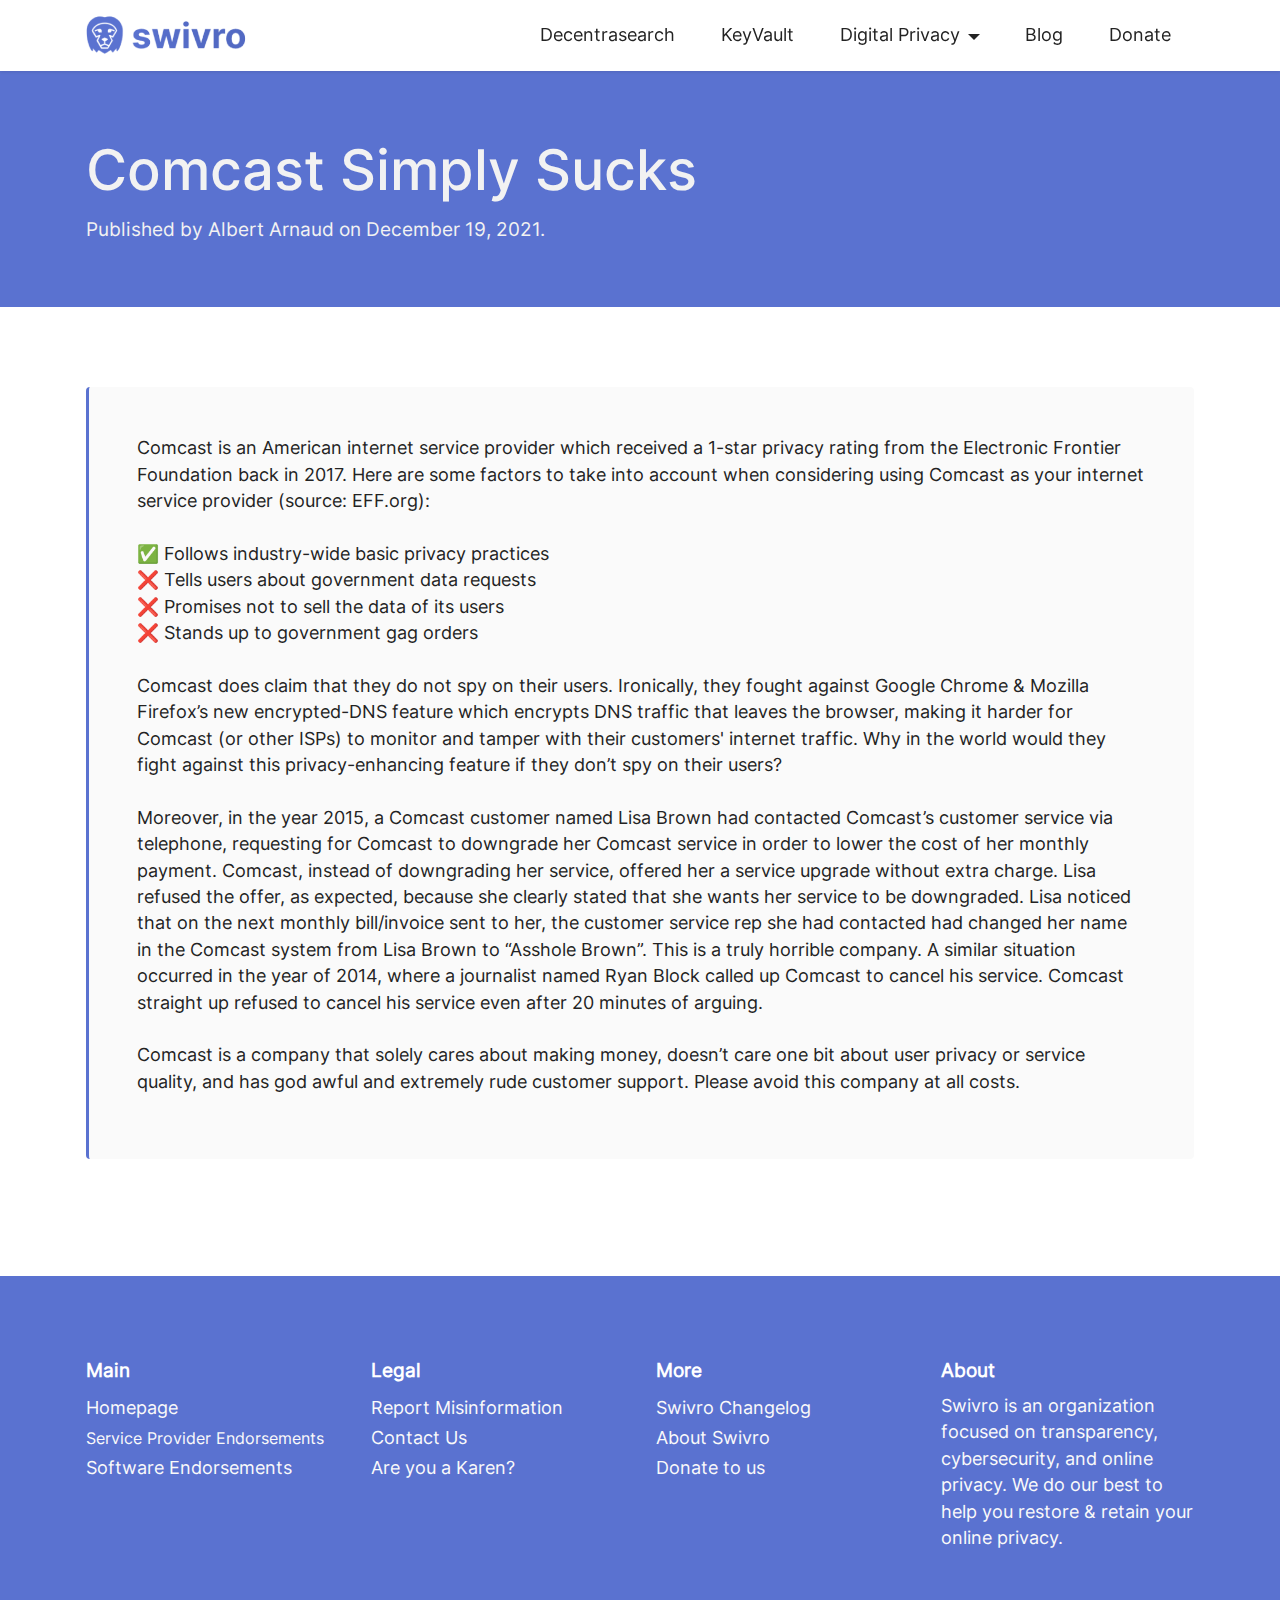
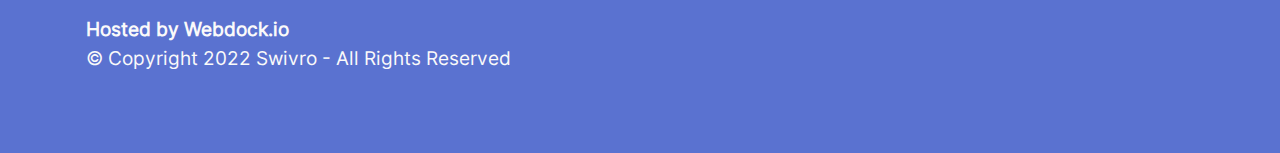
==== comcast-simply-sucks.html @ aa0c959f "fix footer links" ====
<!DOCTYPE html>
<html  >
<head>
  
  <meta charset="UTF-8">
  <meta http-equiv="X-UA-Compatible" content="IE=edge">
  
  <meta name="viewport" content="width=device-width, initial-scale=1, minimum-scale=1">
  <link rel="shortcut icon" href="assets/images/new-project-19-128x128.png" type="image/x-icon">
  <meta name="description" content="Swivro is an organization focused on online privacy, cybersecurity, and free speech.">
  
  
  <title>Comcast Simply Sucks - Swivro Blog</title>
  <link rel="stylesheet" href="assets/font-awesome-solid/../css/fontawesome.min.css">
  <link rel="stylesheet" href="assets/font-awesome-solid/css/solid.min.css">
  <link rel="stylesheet" href="assets/web/assets/mobirise-icons2/mobirise2.css">
  <link rel="stylesheet" href="assets/web/assets/mobirise-icons-bold/mobirise-icons-bold.css">
  <link rel="stylesheet" href="assets/bootstrap/css/bootstrap.min.css">
  <link rel="stylesheet" href="assets/bootstrap/css/bootstrap-grid.min.css">
  <link rel="stylesheet" href="assets/bootstrap/css/bootstrap-reboot.min.css">
  <link rel="stylesheet" href="assets/dropdown/css/style.css">
  <link rel="stylesheet" href="assets/socicon/css/styles.css">
  <link rel="stylesheet" href="assets/theme/css/style.css">
  <link href="assets/fonts/style.css" rel="stylesheet">
  <link rel="preload" as="style" href="assets/mobirise/css/mbr-additional.css"><link rel="stylesheet" href="assets/mobirise/css/mbr-additional.css" type="text/css">
  
  
  
  
</head>
<body>
  
  <section data-bs-version="5.1" class="menu menu2 cid-sU9WvZD8nW" once="menu" id="menu2-ni">
<!-- extra custom styling that applies to all pages -->
<style>
.badge {
  font-family: 'Inter-Regular';
  font-size: 12px;
}
.desc1 {
padding-top: 5px;
}
    
.fontdefault, .modal-content, ul {
font-family: Inter-Regular;
}
</style>
<!-- end custom styling - PS, hi! from Swivro! -->
    
    <nav class="navbar navbar-dropdown navbar-fixed-top navbar-expand-lg">
        <div class="container">
            <div class="navbar-brand">
                <span class="navbar-logo">
                    <a href="../">
                        <img src="assets/images/new-project-18-343x91.png" alt="" style="height: 3rem;">
                    </a>
                </span>
                
            </div>
            <button class="navbar-toggler" type="button" data-toggle="collapse" data-bs-toggle="collapse" data-target="#navbarSupportedContent" data-bs-target="#navbarSupportedContent" aria-controls="navbarNavAltMarkup" aria-expanded="false" aria-label="Toggle navigation">
                <div class="hamburger">
                    <span></span>
                    <span></span>
                    <span></span>
                    <span></span>
                </div>
            </button>
            <div class="collapse navbar-collapse" id="navbarSupportedContent">
                <ul class="navbar-nav nav-dropdown nav-right" data-app-modern-menu="true"><li class="nav-item"><a class="nav-link link text-black text-primary show display-4" href="https://swivro.net/decentrasearch.html" aria-expanded="false">Decentrasearch</a></li><li class="nav-item"><a class="nav-link link text-black text-primary show display-4" href="https://swivro.net/keyvault.html">KeyVault</a></li><li class="nav-item dropdown"><a class="nav-link link text-black text-primary dropdown-toggle display-4" href="keyvault.html" data-toggle="dropdown-submenu" data-bs-toggle="dropdown" data-bs-auto-close="outside" aria-expanded="false">Digital Privacy</a><div class="dropdown-menu" aria-labelledby="dropdown-undefined"><a class="text-black text-primary show dropdown-item display-4" href="https://swivro.net/privacy-checklist.html"><span class="mbrib-bulleted-list mbr-iconfont mbr-iconfont-btn"></span>Privacy Checklist</a><a class="text-black text-primary show dropdown-item display-4" href="https://swivro.net/privacytools.html"><span class="mbrib-lock mbr-iconfont mbr-iconfont-btn"></span>Privacy Tools</a></div></li><li class="nav-item"><a class="nav-link link text-black text-primary show display-4" href="https://swivro.net/blog.html">Blog</a></li>
                    <li class="nav-item"><a class="nav-link link text-black text-primary display-4" href="https://swivro.net/donate.html">Donate</a></li></ul>
                
                
            </div>
        </div>
    </nav>
</section>

<section data-bs-version="5.1" class="features11 cid-sSJvlnhXFd" id="features12-ko">

    
    
    <div class="container">
        <div class="maxwidth4 row align-items-center">
            <div class="col-12 col-lg">
                <div class="card-wrapper">
                    <div class="card-box">
                        <h4 class="card-title mbr-fonts-style display-2">Comcast Simply Sucks</h4>
                        <p class="desc1 maxwidth4 mbr-text mbr-fonts-style mb-4 display-7">Published by Albert Arnaud&nbsp;on December 19, 2021.<br></p>
                       
                        
                    </div>
                </div>
            </div>
        </div>
    </div>
</section>

<section data-bs-version="5.1" class="content7 cid-sUs9v4gUBZ" id="content7-o4">
    
    <div class="container">
        <div class="row justify-content-center">
            <div class="col-12 col-md-12">
                <blockquote>
                
                <p class="mbr-text mbr-fonts-style display-4">Comcast is an American internet service provider which received a 1-star privacy rating from the Electronic Frontier Foundation back in 2017. Here are some factors to take into account when considering using Comcast as your internet service provider (source: EFF.org):
<br>
<br>✅ Follows industry-wide basic privacy practices
<br>❌ Tells users about government data requests
<br>❌ Promises not to sell the data of its users
<br>         ❌ Stands up to government gag orders<br>
<br>Comcast does claim that they do not spy on their users. Ironically, they fought against Google Chrome &amp; Mozilla Firefox’s new encrypted-DNS feature which encrypts DNS traffic that leaves the browser, making it harder for Comcast (or other ISPs) to monitor and tamper with their customers' internet traffic. Why in the world would they fight against this privacy-enhancing feature if they don’t spy on their users?
<br>
<br>Moreover, in the year 2015, a Comcast customer named Lisa Brown had contacted Comcast’s customer service via telephone, requesting for Comcast to downgrade her Comcast service in order to lower the cost of her monthly payment. Comcast, instead of downgrading her service, offered her a service upgrade without extra charge. Lisa refused the offer, as expected, because she clearly stated that she wants her service to be downgraded. Lisa noticed that on the next monthly bill/invoice sent to her, the customer service rep she had contacted had changed her name in the Comcast system from Lisa Brown to “Asshole Brown”. This is a truly horrible company. A similar situation occurred in the year of 2014, where a journalist named Ryan Block called up Comcast to cancel his service. Comcast straight up refused to cancel his service even after 20 minutes of arguing.
<br>
<br>Comcast is a company that solely cares about making money, doesn’t care one bit about user privacy or service quality, and has god awful and extremely rude customer support. Please avoid this company at all costs.</p></blockquote>
            </div>
        </div>
    </div>
</section>

<section data-bs-version="5.1" class="footer1 cid-sUmchcCL3z" once="footers" id="footer1-sOpMpnOYd4-sOR1GhUL5w-nw">

    
    
    <div class="container">
        <div class="row mbr-white">
            <div class="col-12 col-md-6 col-lg-3">
                <h5 class="mbr-section-subtitle mbr-fonts-style mb-2 display-7">
                    <strong>Main</strong></h5>
                <ul class="list mbr-fonts-style display-4">
                    <li class="mbr-text item-wrap"><a href="https://swivro.net" class="text-white text-primary">Homepage</a></li><li class="mbr-text item-wrap"><a href="https://swivro.net/service-provider-alternatives.html" class="text-white text-primary" style="font-size: 1rem;">Service Provider Endorsements</a><br></li><li class="mbr-text item-wrap"><a href="https://swivro.net/software-alternatives.html" class="text-white text-primary">Software Endorsements</a></li>
                </ul>
            </div>
            <div class="col-12 col-md-6 col-lg-3">
                <h5 class="mbr-section-subtitle mbr-fonts-style mb-2 display-7">
                    <strong>Legal</strong></h5>
                <ul class="list mbr-fonts-style display-4">

                    <li class="mbr-text item-wrap"><a href="mailto:6j8lizy3@anonaddy.me" class="text-white" style="font-size: 1.1rem;">Report Misinformation</a><br></li><li class="mbr-text item-wrap"><a href="mailto:6j8lizy3@anonaddy.me" class="text-white">Contact Us</a></li><li class="mbr-text item-wrap"><a href="https://swivro.net/are-you-a-karen.html" class="text-white text-primary">Are you a Karen?</a></li>
                </ul>
            </div>
            <div class="col-12 col-md-6 col-lg-3">
                <h5 class="mbr-section-subtitle mbr-fonts-style mb-2 display-7"><strong>More</strong></h5>
                <ul class="list mbr-fonts-style display-4">
                    <li class="mbr-text item-wrap"><a href="https://swivro.net/changelog.html" class="text-white text-primary">Swivro&nbsp;Changelog</a></li><li class="mbr-text item-wrap"><a href="https://swivro.net/about.html" class="text-white text-primary">About&nbsp;Swivro</a></li><li class="mbr-text item-wrap"><a href="https://swivro.net/donate.html" class="text-white text-primary">Donate to us</a></li>
                </ul>
            </div>
            <div class="col-12 col-md-6 col-lg-3">
                <h5 class="mbr-section-subtitle mbr-fonts-style mb-2 display-7">
                    <strong>About</strong>
                </h5>
                <p class="mbr-text mbr-fonts-style mb-4 display-4">Swivro is an organization focused on transparency, cybersecurity, and online privacy. We do our best to help you restore &amp; retain your online privacy.<br></p>
                
                
            </div>
            <div class="col-12 mt-4">
                <p class="mbr-text mb-0 mbr-fonts-style copyright align-center display-7"><a href="https://webdock.io" class="text-white text-primary" style="" target="_blank"><strong>Hosted by Webdock.io</strong></a><br>© Copyright 2022 Swivro - All Rights Reserved<br>
                </p>
            </div>
        </div>
    </div>
</section>


<script src="assets/bootstrap/js/bootstrap.bundle.min.js"></script>
  <script src="assets/smoothscroll/smooth-scroll.js"></script>
  <script src="assets/ytplayer/index.js"></script>
  <script src="assets/dropdown/js/navbar-dropdown.js"></script>
  <script src="assets/theme/js/script.js"></script>
  
  
  <script src="//instant.page/5.1.0" type="module" integrity="sha384-by67kQnR+pyfy8yWP4kPO12fHKRLHZPfEsiSXR8u2IKcTdxD805MGUXBzVPnkLHw"></script>
</body>
</html>
---- assets/font-awesome-solid/css/solid.min.css ----
/*!
 * Font Awesome Free 5.15.1 by @fontawesome - https://fontawesome.com
 * License - https://fontawesome.com/license/free (Icons: CC BY 4.0, Fonts: SIL OFL 1.1, Code: MIT License)
 */
@font-face{font-family:"Font Awesome 5 Free";font-style:normal;font-weight:900;font-display:block;src:url(../fonts/fa-solid-900.eot);src:url(../fonts/fa-solid-900.eot?#iefix) format("embedded-opentype"),url(../fonts/fa-solid-900.woff2) format("woff2"),url(../fonts/fa-solid-900.woff) format("woff"),url(../fonts/fa-solid-900.ttf) format("truetype"),url(../fonts/fa-solid-900.svg#fontawesome) format("svg")}.fa,.fas{font-family:"Font Awesome 5 Free";font-weight:900}
---- assets/web/assets/mobirise-icons2/mobirise2.css ----
@font-face {
  font-family: 'Moririse2';
  font-display: swap;
  src:  url('mobirise2.eot?f2bix4');
  src:  url('mobirise2.eot?f2bix4#iefix') format('embedded-opentype'),
    url('mobirise2.ttf?f2bix4') format('truetype'),
    url('mobirise2.woff?f2bix4') format('woff'),
    url('mobirise2.svg?f2bix4#mobirise2') format('svg');
  font-weight: normal;
  font-style: normal;
}

[class^="mobi-"], [class*=" mobi-"] {
  /* use !important to prevent issues with browser extensions that change fonts */
  font-family: 'Moririse2' !important;
  speak: none;
  font-style: normal;
  font-weight: normal;
  font-variant: normal;
  text-transform: none;
  line-height: 1;

  /* Better Font Rendering =========== */
  -webkit-font-smoothing: antialiased;
  -moz-osx-font-smoothing: grayscale;
}

.mobi-mbri-add-submenu:before {
  content: "\e900";
}
.mobi-mbri-alert:before {
  content: "\e901";
}
.mobi-mbri-align-center:before {
  content: "\e902";
}
.mobi-mbri-align-justify:before {
  content: "\e903";
}
.mobi-mbri-align-left:before {
  content: "\e904";
}
.mobi-mbri-align-right:before {
  content: "\e905";
}
.mobi-mbri-android:before {
  content: "\e906";
}
.mobi-mbri-apple:before {
  content: "\e907";
}
.mobi-mbri-arrow-down:before {
  content: "\e908";
}
.mobi-mbri-arrow-next:before {
  content: "\e909";
}
.mobi-mbri-arrow-prev:before {
  content: "\e90a";
}
.mobi-mbri-arrow-up:before {
  content: "\e90b";
}
.mobi-mbri-bold:before {
  content: "\e90c";
}
.mobi-mbri-bookmark:before {
  content: "\e90d";
}
.mobi-mbri-bootstrap:before {
  content: "\e90e";
}
.mobi-mbri-briefcase:before {
  content: "\e90f";
}
.mobi-mbri-browse:before {
  content: "\e910";
}
.mobi-mbri-bulleted-list:before {
  content: "\e911";
}
.mobi-mbri-calendar:before {
  content: "\e912";
}
.mobi-mbri-camera:before {
  content: "\e913";
}
.mobi-mbri-cart-add:before {
  content: "\e914";
}
.mobi-mbri-cart-full:before {
  content: "\e915";
}
.mobi-mbri-cash:before {
  content: "\e916";
}
.mobi-mbri-change-style:before {
  content: "\e917";
}
.mobi-mbri-chat:before {
  content: "\e918";
}
.mobi-mbri-clock:before {
  content: "\e919";
}
.mobi-mbri-close:before {
  content: "\e91a";
}
.mobi-mbri-cloud:before {
  content: "\e91b";
}
.mobi-mbri-code:before {
  content: "\e91c";
}
.mobi-mbri-contact-form:before {
  content: "\e91d";
}
.mobi-mbri-credit-card:before {
  content: "\e91e";
}
.mobi-mbri-cursor-click:before {
  content: "\e91f";
}
.mobi-mbri-cust-feedback:before {
  content: "\e920";
}
.mobi-mbri-database:before {
  content: "\e921";
}
.mobi-mbri-delivery:before {
  content: "\e922";
}
.mobi-mbri-desktop:before {
  content: "\e923";
}
.mobi-mbri-devices:before {
  content: "\e924";
}
.mobi-mbri-down:before {
  content: "\e925";
}
.mobi-mbri-download-2:before {
  content: "\e926";
}
.mobi-mbri-download:before {
  content: "\e927";
}
.mobi-mbri-drag-n-drop-2:before {
  content: "\e928";
}
.mobi-mbri-drag-n-drop:before {
  content: "\e929";
}
.mobi-mbri-edit-2:before {
  content: "\e92a";
}
.mobi-mbri-edit:before {
  content: "\e92b";
}
.mobi-mbri-error:before {
  content: "\e92c";
}
.mobi-mbri-extension:before {
  content: "\e92d";
}
.mobi-mbri-features:before {
  content: "\e92e";
}
.mobi-mbri-file:before {
  content: "\e92f";
}
.mobi-mbri-flag:before {
  content: "\e930";
}
.mobi-mbri-folder:before {
  content: "\e931";
}
.mobi-mbri-gift:before {
  content: "\e932";
}
.mobi-mbri-github:before {
  content: "\e933";
}
.mobi-mbri-globe-2:before {
  content: "\e934";
}
.mobi-mbri-globe:before {
  content: "\e935";
}
.mobi-mbri-growing-chart:before {
  content: "\e936";
}
.mobi-mbri-hearth:before {
  content: "\e937";
}
.mobi-mbri-help:before {
  content: "\e938";
}
.mobi-mbri-home:before {
  content: "\e939";
}
.mobi-mbri-hot-cup:before {
  content: "\e93a";
}
.mobi-mbri-idea:before {
  content: "\e93b";
}
.mobi-mbri-image-gallery:before {
  content: "\e93c";
}
.mobi-mbri-image-slider:before {
  content: "\e93d";
}
.mobi-mbri-info:before {
  content: "\e93e";
}
.mobi-mbri-italic:before {
  content: "\e93f";
}
.mobi-mbri-key:before {
  content: "\e940";
}
.mobi-mbri-laptop:before {
  content: "\e941";
}
.mobi-mbri-layers:before {
  content: "\e942";
}
.mobi-mbri-left-right:before {
  content: "\e943";
}
.mobi-mbri-left:before {
  content: "\e944";
}
.mobi-mbri-letter:before {
  content: "\e945";
}
.mobi-mbri-like:before {
  content: "\e946";
}
.mobi-mbri-link:before {
  content: "\e947";
}
.mobi-mbri-lock:before {
  content: "\e948";
}
.mobi-mbri-login:before {
  content: "\e949";
}
.mobi-mbri-logout:before {
  content: "\e94a";
}
.mobi-mbri-magic-stick:before {
  content: "\e94b";
}
.mobi-mbri-map-pin:before {
  content: "\e94c";
}
.mobi-mbri-menu:before {
  content: "\e94d";
}
.mobi-mbri-mobile-2:before {
  content: "\e94e";
}
.mobi-mbri-mobile-horizontal:before {
  content: "\e94f";
}
.mobi-mbri-mobile:before {
  content: "\e950";
}
.mobi-mbri-mobirise:before {
  content: "\e951";
}
.mobi-mbri-more-horizontal:before {
  content: "\e952";
}
.mobi-mbri-more-vertical:before {
  content: "\e953";
}
.mobi-mbri-music:before {
  content: "\e954";
}
.mobi-mbri-new-file:before {
  content: "\e955";
}
.mobi-mbri-numbered-list:before {
  content: "\e956";
}
.mobi-mbri-opened-folder:before {
  content: "\e957";
}
.mobi-mbri-pages:before {
  content: "\e958";
}
.mobi-mbri-paper-plane:before {
  content: "\e959";
}
.mobi-mbri-paperclip:before {
  content: "\e95a";
}
.mobi-mbri-phone:before {
  content: "\e95b";
}
.mobi-mbri-photo:before {
  content: "\e95c";
}
.mobi-mbri-photos:before {
  content: "\e95d";
}
.mobi-mbri-pin:before {
  content: "\e95e";
}
.mobi-mbri-play:before {
  content: "\e95f";
}
.mobi-mbri-plus:before {
  content: "\e960";
}
.mobi-mbri-preview:before {
  content: "\e961";
}
.mobi-mbri-print:before {
  content: "\e962";
}
.mobi-mbri-protect:before {
  content: "\e963";
}
.mobi-mbri-question:before {
  content: "\e964";
}
.mobi-mbri-quote-left:before {
  content: "\e965";
}
.mobi-mbri-quote-right:before {
  content: "\e966";
}
.mobi-mbri-redo:before {
  content: "\e967";
}
.mobi-mbri-refresh:before {
  content: "\e968";
}
.mobi-mbri-responsive-2:before {
  content: "\e969";
}
.mobi-mbri-responsive:before {
  content: "\e96a";
}
.mobi-mbri-right:before {
  content: "\e96b";
}
.mobi-mbri-rocket:before {
  content: "\e96c";
}
.mobi-mbri-sad-face:before {
  content: "\e96d";
}
.mobi-mbri-sale:before {
  content: "\e96e";
}
.mobi-mbri-save:before {
  content: "\e96f";
}
.mobi-mbri-search:before {
  content: "\e970";
}
.mobi-mbri-setting-2:before {
  content: "\e971";
}
.mobi-mbri-setting-3:before {
  content: "\e972";
}
.mobi-mbri-setting:before {
  content: "\e973";
}
.mobi-mbri-share:before {
  content: "\e974";
}
.mobi-mbri-shopping-bag:before {
  content: "\e975";
}
.mobi-mbri-shopping-basket:before {
  content: "\e976";
}
.mobi-mbri-shopping-cart:before {
  content: "\e977";
}
.mobi-mbri-sites:before {
  content: "\e978";
}
.mobi-mbri-smile-face:before {
  content: "\e979";
}
.mobi-mbri-speed:before {
  content: "\e97a";
}
.mobi-mbri-star:before {
  content: "\e97b";
}
.mobi-mbri-success:before {
  content: "\e97c";
}
.mobi-mbri-sun:before {
  content: "\e97d";
}
.mobi-mbri-sun2:before {
  content: "\e97e";
}
.mobi-mbri-tablet-vertical:before {
  content: "\e97f";
}
.mobi-mbri-tablet:before {
  content: "\e980";
}
.mobi-mbri-target:before {
  content: "\e981";
}
.mobi-mbri-timer:before {
  content: "\e982";
}
.mobi-mbri-to-ftp:before {
  content: "\e983";
}
.mobi-mbri-to-local-drive:before {
  content: "\e984";
}
.mobi-mbri-touch-swipe:before {
  content: "\e985";
}
.mobi-mbri-touch:before {
  content: "\e986";
}
.mobi-mbri-trash:before {
  content: "\e987";
}
.mobi-mbri-underline:before {
  content: "\e988";
}
.mobi-mbri-undo:before {
  content: "\e989";
}
.mobi-mbri-unlink:before {
  content: "\e98a";
}
.mobi-mbri-unlock:before {
  content: "\e98b";
}
.mobi-mbri-up-down:before {
  content: "\e98c";
}
.mobi-mbri-up:before {
  content: "\e98d";
}
.mobi-mbri-update:before {
  content: "\e98e";
}
.mobi-mbri-upload-2:before {
  content: "\e98f";
}
.mobi-mbri-upload:before {
  content: "\e990";
}
.mobi-mbri-user-2:before {
  content: "\e991";
}
.mobi-mbri-user:before {
  content: "\e992";
}
.mobi-mbri-users:before {
  content: "\e993";
}
.mobi-mbri-video-play:before {
  content: "\e994";
}
.mobi-mbri-video:before {
  content: "\e995";
}
.mobi-mbri-watch:before {
  content: "\e996";
}
.mobi-mbri-website-theme-2:before {
  content: "\e997";
}
.mobi-mbri-website-theme:before {
  content: "\e998";
}
.mobi-mbri-wifi:before {
  content: "\e999";
}
.mobi-mbri-windows:before {
  content: "\e99a";
}
.mobi-mbri-zoom-in:before {
  content: "\e99b";
}
.mobi-mbri-zoom-out:before {
  content: "\e99c";
}
---- assets/web/assets/mobirise-icons-bold/mobirise-icons-bold.css ----
@font-face {
  font-family: 'mobirise-icons-bold';
  font-display: swap;
  src:  url('mobirise-icons-bold.eot?m1l4yr');
  src:  url('mobirise-icons-bold.eot?m1l4yr#iefix') format('embedded-opentype'),
    url('mobirise-icons-bold.ttf?m1l4yr') format('truetype'),
    url('mobirise-icons-bold.woff?m1l4yr') format('woff'),
    url('mobirise-icons-bold.svg?m1l4yr#mobirise-icons-bold') format('svg');
  font-weight: normal;
  font-style: normal;
}

[class^="mbrib-"], [class*="mbrib-"] {
  /* use !important to prevent issues with browser extensions that change fonts */
  font-family: 'mobirise-icons-bold' !important;
  speak: none;
  font-style: normal;
  font-weight: normal;
  font-variant: normal;
  text-transform: none;
  line-height: 1;

  /* Better Font Rendering =========== */
  -webkit-font-smoothing: antialiased;
  -moz-osx-font-smoothing: grayscale;
}

.mbrib-add-submenu:before {
  content: "\e900";
}
.mbrib-alert:before {
  content: "\e901";
}
.mbrib-align-center:before {
  content: "\e902";
}
.mbrib-align-justify:before {
  content: "\e903";
}
.mbrib-align-left:before {
  content: "\e904";
}
.mbrib-align-right:before {
  content: "\e905";
}
.mbrib-android:before {
  content: "\e906";
}
.mbrib-apple:before {
  content: "\e907";
}
.mbrib-arrow-down:before {
  content: "\e908";
}
.mbrib-arrow-next:before {
  content: "\e909";
}
.mbrib-arrow-prev:before {
  content: "\e90a";
}
.mbrib-arrow-up:before {
  content: "\e90b";
}
.mbrib-bold:before {
  content: "\e90c";
}
.mbrib-bookmark:before {
  content: "\e90d";
}
.mbrib-bootstrap:before {
  content: "\e90e";
}
.mbrib-briefcase:before {
  content: "\e90f";
}
.mbrib-browse:before {
  content: "\e910";
}
.mbrib-bulleted-list:before {
  content: "\e911";
}
.mbrib-calendar:before {
  content: "\e912";
}
.mbrib-camera:before {
  content: "\e913";
}
.mbrib-cart-add:before {
  content: "\e914";
}
.mbrib-cart-full:before {
  content: "\e915";
}
.mbrib-cash:before {
  content: "\e916";
}
.mbrib-change-style:before {
  content: "\e917";
}
.mbrib-chat:before {
  content: "\e918";
}
.mbrib-clock:before {
  content: "\e919";
}
.mbrib-close:before {
  content: "\e91a";
}
.mbrib-cloud:before {
  content: "\e91b";
}
.mbrib-code:before {
  content: "\e91c";
}
.mbrib-contact-form:before {
  content: "\e91d";
}
.mbrib-credit-card:before {
  content: "\e91e";
}
.mbrib-cursor-click:before {
  content: "\e91f";
}
.mbrib-cust-feedback:before {
  content: "\e920";
}
.mbrib-database:before {
  content: "\e921";
}
.mbrib-delivery:before {
  content: "\e922";
}
.mbrib-desktop:before {
  content: "\e923";
}
.mbrib-devices:before {
  content: "\e924";
}
.mbrib-down:before {
  content: "\e925";
}
.mbrib-download:before {
  content: "\e926";
}
.mbrib-drag-n-drop:before {
  content: "\e927";
}
.mbrib-drag-n-drop2:before {
  content: "\e928";
}
.mbrib-edit:before {
  content: "\e929";
}
.mbrib-edit2:before {
  content: "\e92a";
}
.mbrib-error:before {
  content: "\e92b";
}
.mbrib-extension:before {
  content: "\e92c";
}
.mbrib-features:before {
  content: "\e92d";
}
.mbrib-file:before {
  content: "\e92e";
}
.mbrib-flag:before {
  content: "\e92f";
}
.mbrib-folder:before {
  content: "\e930";
}
.mbrib-gift:before {
  content: "\e931";
}
.mbrib-github:before {
  content: "\e932";
}
.mbrib-globe-2:before {
  content: "\e933";
}
.mbrib-globe:before {
  content: "\e934";
}
.mbrib-growing-chart:before {
  content: "\e935";
}
.mbrib-hearth:before {
  content: "\e936";
}
.mbrib-help:before {
  content: "\e937";
}
.mbrib-home:before {
  content: "\e938";
}
.mbrib-hot-cup:before {
  content: "\e939";
}
.mbrib-idea:before {
  content: "\e93a";
}
.mbrib-image-gallery:before {
  content: "\e93b";
}
.mbrib-image-slider:before {
  content: "\e93c";
}
.mbrib-info:before {
  content: "\e93d";
}
.mbrib-italic:before {
  content: "\e93e";
}
.mbrib-key:before {
  content: "\e93f";
}
.mbrib-laptop:before {
  content: "\e940";
}
.mbrib-layers:before {
  content: "\e941";
}
.mbrib-left-right:before {
  content: "\e942";
}
.mbrib-left:before {
  content: "\e943";
}
.mbrib-letter:before {
  content: "\e944";
}
.mbrib-like:before {
  content: "\e945";
}
.mbrib-link:before {
  content: "\e946";
}
.mbrib-lock:before {
  content: "\e947";
}
.mbrib-login:before {
  content: "\e948";
}
.mbrib-logout:before {
  content: "\e949";
}
.mbrib-magic-stick:before {
  content: "\e94a";
}
.mbrib-map-pin:before {
  content: "\e94b";
}
.mbrib-menu:before {
  content: "\e94c";
}
.mbrib-mobile:before {
  content: "\e94d";
}
.mbrib-mobile2:before {
  content: "\e94e";
}
.mbrib-mobirise:before {
  content: "\e94f";
}
.mbrib-more-horizontal:before {
  content: "\e950";
}
.mbrib-more-vertical:before {
  content: "\e951";
}
.mbrib-music:before {
  content: "\e952";
}
.mbrib-new-file:before {
  content: "\e953";
}
.mbrib-numbered-list:before {
  content: "\e954";
}
.mbrib-opened-folder:before {
  content: "\e955";
}
.mbrib-pages:before {
  content: "\e956";
}
.mbrib-paper-plane:before {
  content: "\e957";
}
.mbrib-paperclip:before {
  content: "\e958";
}
.mbrib-photo:before {
  content: "\e959";
}
.mbrib-photos:before {
  content: "\e95a";
}
.mbrib-pin:before {
  content: "\e95b";
}
.mbrib-play:before {
  content: "\e95c";
}
.mbrib-plus:before {
  content: "\e95d";
}
.mbrib-preview:before {
  content: "\e95e";
}
.mbrib-print:before {
  content: "\e95f";
}
.mbrib-protect:before {
  content: "\e960";
}
.mbrib-question:before {
  content: "\e961";
}
.mbrib-quote-left:before {
  content: "\e962";
}
.mbrib-quote-right:before {
  content: "\e963";
}
.mbrib-redo:before {
  content: "\e964";
}
.mbrib-refresh:before {
  content: "\e965";
}
.mbrib-responsive:before {
  content: "\e966";
}
.mbrib-right:before {
  content: "\e967";
}
.mbrib-rocket:before {
  content: "\e968";
}
.mbrib-sad-face:before {
  content: "\e969";
}
.mbrib-sale:before {
  content: "\e96a";
}
.mbrib-save:before {
  content: "\e96b";
}
.mbrib-search:before {
  content: "\e96c";
}
.mbrib-setting:before {
  content: "\e96d";
}
.mbrib-setting2:before {
  content: "\e96e";
}
.mbrib-setting3:before {
  content: "\e96f";
}
.mbrib-share:before {
  content: "\e970";
}
.mbrib-shopping-bag:before {
  content: "\e971";
}
.mbrib-shopping-basket:before {
  content: "\e972";
}
.mbrib-shopping-cart:before {
  content: "\e973";
}
.mbrib-sites:before {
  content: "\e974";
}
.mbrib-smile-face:before {
  content: "\e975";
}
.mbrib-speed:before {
  content: "\e976";
}
.mbrib-star:before {
  content: "\e977";
}
.mbrib-success:before {
  content: "\e978";
}
.mbrib-sun:before {
  content: "\e979";
}
.mbrib-sun2:before {
  content: "\e97a";
}
.mbrib-tablet-vertical:before {
  content: "\e97b";
}
.mbrib-tablet:before {
  content: "\e97c";
}
.mbrib-target:before {
  content: "\e97d";
}
.mbrib-timer:before {
  content: "\e97e";
}
.mbrib-to-ftp:before {
  content: "\e97f";
}
.mbrib-to-local-drive:before {
  content: "\e980";
}
.mbrib-touch-swipe:before {
  content: "\e981";
}
.mbrib-touch:before {
  content: "\e982";
}
.mbrib-trash:before {
  content: "\e983";
}
.mbrib-underline:before {
  content: "\e984";
}
.mbrib-undo:before {
  content: "\e985";
}
.mbrib-unlink:before {
  content: "\e986";
}
.mbrib-unlock:before {
  content: "\e987";
}
.mbrib-up-down:before {
  content: "\e988";
}
.mbrib-up:before {
  content: "\e989";
}
.mbrib-update:before {
  content: "\e98a";
}
.mbrib-upload:before {
  content: "\e98b";
}
.mbrib-user:before {
  content: "\e98c";
}
.mbrib-user2:before {
  content: "\e98d";
}
.mbrib-users:before {
  content: "\e98e";
}
.mbrib-video-play:before {
  content: "\e98f";
}
.mbrib-video:before {
  content: "\e990";
}
.mbrib-watch:before {
  content: "\e991";
}
.mbrib-website-theme:before {
  content: "\e992";
}
.mbrib-wifi:before {
  content: "\e993";
}
.mbrib-windows:before {
  content: "\e994";
}
.mbrib-zoom-out:before {
  content: "\e995";
}
---- assets/dropdown/css/style.css ----
.navbar-dropdown {
  left: 0;
  padding: 0;
  position: absolute;
  right: 0;
  top: 0;
  transition: all 0.45s ease;
  z-index: 1030;
  background: #282828; }
  .navbar-dropdown .navbar-logo {
    margin-right: 0.8rem;
    transition: margin 0.3s ease-in-out;
    vertical-align: middle; }
    .navbar-dropdown .navbar-logo img {
      height: 3.125rem;
      transition: all 0.3s ease-in-out; }
    .navbar-dropdown .navbar-logo.mbr-iconfont {
      font-size: 3.125rem;
      line-height: 3.125rem; }
  .navbar-dropdown .navbar-caption {
    font-weight: 700;
    white-space: normal;
    vertical-align: -4px;
    line-height: 3.125rem !important; }
    .navbar-dropdown .navbar-caption, .navbar-dropdown .navbar-caption:hover {
      color: inherit;
      text-decoration: none; }
  .navbar-dropdown .mbr-iconfont + .navbar-caption {
    vertical-align: -1px; }
  .navbar-dropdown.navbar-fixed-top {
    position: fixed; }
  .navbar-dropdown .navbar-brand span {
    vertical-align: -4px; }
  .navbar-dropdown.bg-color.transparent {
    background: none; }
  .navbar-dropdown.navbar-short .navbar-brand {
    padding: 0.625rem 0; }
    .navbar-dropdown.navbar-short .navbar-brand span {
      vertical-align: -1px; }
  .navbar-dropdown.navbar-short .navbar-caption {
    line-height: 2.375rem !important;
    vertical-align: -2px; }
  .navbar-dropdown.navbar-short .navbar-logo {
    margin-right: 0.5rem; }
    .navbar-dropdown.navbar-short .navbar-logo img {
      height: 2.375rem; }
    .navbar-dropdown.navbar-short .navbar-logo.mbr-iconfont {
      font-size: 2.375rem;
      line-height: 2.375rem; }
  .navbar-dropdown.navbar-short .mbr-table-cell {
    height: 3.625rem; }
  .navbar-dropdown .navbar-close {
    left: 0.6875rem;
    position: fixed;
    top: 0.75rem;
    z-index: 1000; }
  .navbar-dropdown .hamburger-icon {
    content: "";
    display: inline-block;
    vertical-align: middle;
    width: 16px;
    -webkit-box-shadow: 0 -6px 0 1px #282828,0 0 0 1px #282828,0 6px 0 1px #282828;
    -moz-box-shadow: 0 -6px 0 1px #282828,0 0 0 1px #282828,0 6px 0 1px #282828;
    box-shadow: 0 -6px 0 1px #282828,0 0 0 1px #282828,0 6px 0 1px #282828; }

.dropdown-menu .dropdown-toggle[data-toggle="dropdown-submenu"]::after {
  border-bottom: 0.35em solid transparent;
  border-left: 0.35em solid;
  border-right: 0;
  border-top: 0.35em solid transparent;
  margin-left: 0.3rem; }

.dropdown-menu .dropdown-item:focus {
  outline: 0; }

.nav-dropdown {
  font-size: 0.75rem;
  font-weight: 500;
  height: auto !important; }
  .nav-dropdown .nav-btn {
    padding-left: 1rem; }
  .nav-dropdown .link {
    margin: .667em 1.667em;
    font-weight: 500;
    padding: 0;
    transition: color .2s ease-in-out; }
    .nav-dropdown .link.dropdown-toggle {
      margin-right: 2.583em; }
      .nav-dropdown .link.dropdown-toggle::after {
        margin-left: .25rem;
        border-top: 0.35em solid;
        border-right: 0.35em solid transparent;
        border-left: 0.35em solid transparent;
        border-bottom: 0; }
      .nav-dropdown .link.dropdown-toggle[aria-expanded="true"] {
        margin: 0;
        padding: 0.667em 3.263em  0.667em 1.667em; }
  .nav-dropdown .link::after,
  .nav-dropdown .dropdown-item::after {
    color: inherit; }
  .nav-dropdown .btn {
    font-size: 0.75rem;
    font-weight: 700;
    letter-spacing: 0;
    margin-bottom: 0;
    padding-left: 1.25rem;
    padding-right: 1.25rem; }
  .nav-dropdown .dropdown-menu {
    border-radius: 0;
    border: 0;
    left: 0;
    margin: 0;
    padding-bottom: 1.25rem;
    padding-top: 1.25rem;
    position: relative; }
  .nav-dropdown .dropdown-submenu {
    margin-left: 0.125rem;
    top: 0; }
  .nav-dropdown .dropdown-item {
    font-weight: 500;
    line-height: 2;
    padding: 0.3846em 4.615em 0.3846em 1.5385em;
    position: relative;
    transition: color .2s ease-in-out, background-color .2s ease-in-out; }
    .nav-dropdown .dropdown-item::after {
      margin-top: -0.3077em;
      position: absolute;
      right: 1.1538em;
      top: 50%; }
    .nav-dropdown .dropdown-item:focus, .nav-dropdown .dropdown-item:hover {
      background: none; }

@media (max-width: 767px) {
  .nav-dropdown.navbar-toggleable-sm {
    bottom: 0;
    display: none;
    left: 0;
    overflow-x: hidden;
    position: fixed;
    top: 0;
    transform: translateX(-100%);
    -ms-transform: translateX(-100%);
    -webkit-transform: translateX(-100%);
    width: 18.75rem;
    z-index: 999; } }
.nav-dropdown.navbar-toggleable-xl {
  bottom: 0;
  display: none;
  left: 0;
  overflow-x: hidden;
  position: fixed;
  top: 0;
  transform: translateX(-100%);
  -ms-transform: translateX(-100%);
  -webkit-transform: translateX(-100%);
  width: 18.75rem;
  z-index: 999; }

.nav-dropdown-sm {
  display: block !important;
  overflow-x: hidden;
  overflow: auto;
  padding-top: 3.875rem; }
  .nav-dropdown-sm::after {
    content: "";
    display: block;
    height: 3rem;
    width: 100%; }
  .nav-dropdown-sm.collapse.in ~ .navbar-close {
    display: block !important; }
  .nav-dropdown-sm.collapsing, .nav-dropdown-sm.collapse.in {
    transform: translateX(0);
    -ms-transform: translateX(0);
    -webkit-transform: translateX(0);
    transition: all 0.25s ease-out;
    -webkit-transition: all 0.25s ease-out;
    background: #282828; }
  .nav-dropdown-sm.collapsing[aria-expanded="false"] {
    transform: translateX(-100%);
    -ms-transform: translateX(-100%);
    -webkit-transform: translateX(-100%); }
  .nav-dropdown-sm .nav-item {
    display: block;
    margin-left: 0 !important;
    padding-left: 0; }
  .nav-dropdown-sm .link,
  .nav-dropdown-sm .dropdown-item {
    border-top: 1px dotted rgba(255, 255, 255, 0.1);
    font-size: 0.8125rem;
    line-height: 1.6;
    margin: 0 !important;
    padding: 0.875rem 2.4rem 0.875rem 1.5625rem !important;
    position: relative;
    white-space: normal; }
    .nav-dropdown-sm .link:focus, .nav-dropdown-sm .link:hover,
    .nav-dropdown-sm .dropdown-item:focus,
    .nav-dropdown-sm .dropdown-item:hover {
      background: rgba(0, 0, 0, 0.2) !important;
      color: #c0a375; }
  .nav-dropdown-sm .nav-btn {
    position: relative;
    padding: 1.5625rem 1.5625rem 0 1.5625rem; }
    .nav-dropdown-sm .nav-btn::before {
      border-top: 1px dotted rgba(255, 255, 255, 0.1);
      content: "";
      left: 0;
      position: absolute;
      top: 0;
      width: 100%; }
    .nav-dropdown-sm .nav-btn + .nav-btn {
      padding-top: 0.625rem; }
      .nav-dropdown-sm .nav-btn + .nav-btn::before {
        display: none; }
  .nav-dropdown-sm .btn {
    padding: 0.625rem 0; }
  .nav-dropdown-sm .dropdown-toggle[data-toggle="dropdown-submenu"]::after {
    margin-left: .25rem;
    border-top: 0.35em solid;
    border-right: 0.35em solid transparent;
    border-left: 0.35em solid transparent;
    border-bottom: 0; }
  .nav-dropdown-sm .dropdown-toggle[data-toggle="dropdown-submenu"][aria-expanded="true"]::after {
    border-top: 0;
    border-right: 0.35em solid transparent;
    border-left: 0.35em solid transparent;
    border-bottom: 0.35em solid; }
  .nav-dropdown-sm .dropdown-menu {
    margin: 0;
    padding: 0;
    position: relative;
    top: 0;
    left: 0;
    width: 100%;
    border: 0;
    float: none;
    border-radius: 0;
    background: none; }
  .nav-dropdown-sm .dropdown-submenu {
    left: 100%;
    margin-left: 0.125rem;
    margin-top: -1.25rem;
    top: 0; }

.navbar-toggleable-sm .nav-dropdown .dropdown-menu {
  position: absolute; }

.navbar-toggleable-sm .nav-dropdown .dropdown-submenu {
  left: 100%;
  margin-left: 0.125rem;
  margin-top: -1.25rem;
  top: 0; }

.navbar-toggleable-sm.opened .nav-dropdown .dropdown-menu {
  position: relative; }

.navbar-toggleable-sm.opened .nav-dropdown .dropdown-submenu {
  left: 0;
  margin-left: 00rem;
  margin-top: 0rem;
  top: 0; }

.is-builder .nav-dropdown.collapsing {
  transition: none !important; }
---- assets/socicon/css/styles.css ----
@charset "UTF-8";

@font-face {
  font-family: 'Socicon';
  src:  url('../fonts/socicon.eot');
  src:  url('../fonts/socicon.eot?#iefix') format('embedded-opentype'),
    url('../fonts/socicon.woff2') format('woff2'),
    url('../fonts/socicon.ttf') format('truetype'),
    url('../fonts/socicon.woff') format('woff'),
    url('../fonts/socicon.svg#socicon') format('svg');
  font-weight: normal;
  font-style: normal;
  font-display: swap;
}

[data-icon]:before {
  font-family: "socicon" !important;
  content: attr(data-icon);
  font-style: normal !important;
  font-weight: normal !important;
  font-variant: normal !important;
  text-transform: none !important;
  speak: none;
  line-height: 1;
  -webkit-font-smoothing: antialiased;
  -moz-osx-font-smoothing: grayscale;
}

[class^="socicon-"], [class*=" socicon-"] {
  /* use !important to prevent issues with browser extensions that change fonts */
  font-family: 'Socicon' !important;
  speak: none;
  font-style: normal;
  font-weight: normal;
  font-variant: normal;
  text-transform: none;
  line-height: 1;

  /* Better Font Rendering =========== */
  -webkit-font-smoothing: antialiased;
  -moz-osx-font-smoothing: grayscale;
}

.socicon-eitaa:before {
  content: "\e97c";
}
.socicon-soroush:before {
  content: "\e97d";
}
.socicon-bale:before {
  content: "\e97e";
}
.socicon-zazzle:before {
  content: "\e97b";
}
.socicon-society6:before {
  content: "\e97a";
}
.socicon-redbubble:before {
  content: "\e979";
}
.socicon-avvo:before {
  content: "\e978";
}
.socicon-stitcher:before {
  content: "\e977";
}
.socicon-googlehangouts:before {
  content: "\e974";
}
.socicon-dlive:before {
  content: "\e975";
}
.socicon-vsco:before {
  content: "\e976";
}
.socicon-flipboard:before {
  content: "\e973";
}
.socicon-ubuntu:before {
  content: "\e958";
}
.socicon-artstation:before {
  content: "\e959";
}
.socicon-invision:before {
  content: "\e95a";
}
.socicon-torial:before {
  content: "\e95b";
}
.socicon-collectorz:before {
  content: "\e95c";
}
.socicon-seenthis:before {
  content: "\e95d";
}
.socicon-googleplaymusic:before {
  content: "\e95e";
}
.socicon-debian:before {
  content: "\e95f";
}
.socicon-filmfreeway:before {
  content: "\e960";
}
.socicon-gnome:before {
  content: "\e961";
}
.socicon-itchio:before {
  content: "\e962";
}
.socicon-jamendo:before {
  content: "\e963";
}
.socicon-mix:before {
  content: "\e964";
}
.socicon-sharepoint:before {
  content: "\e965";
}
.socicon-tinder:before {
  content: "\e966";
}
.socicon-windguru:before {
  content: "\e967";
}
.socicon-cdbaby:before {
  content: "\e968";
}
.socicon-elementaryos:before {
  content: "\e969";
}
.socicon-stage32:before {
  content: "\e96a";
}
.socicon-tiktok:before {
  content: "\e96b";
}
.socicon-gitter:before {
  content: "\e96c";
}
.socicon-letterboxd:before {
  content: "\e96d";
}
.socicon-threema:before {
  content: "\e96e";
}
.socicon-splice:before {
  content: "\e96f";
}
.socicon-metapop:before {
  content: "\e970";
}
.socicon-naver:before {
  content: "\e971";
}
.socicon-remote:before {
  content: "\e972";
}
.socicon-internet:before {
  content: "\e957";
}
.socicon-moddb:before {
  content: "\e94b";
}
.socicon-indiedb:before {
  content: "\e94c";
}
.socicon-traxsource:before {
  content: "\e94d";
}
.socicon-gamefor:before {
  content: "\e94e";
}
.socicon-pixiv:before {
  content: "\e94f";
}
.socicon-myanimelist:before {
  content: "\e950";
}
.socicon-blackberry:before {
  content: "\e951";
}
.socicon-wickr:before {
  content: "\e952";
}
.socicon-spip:before {
  content: "\e953";
}
.socicon-napster:before {
  content: "\e954";
}
.socicon-beatport:before {
  content: "\e955";
}
.socicon-hackerone:before {
  content: "\e956";
}
.socicon-hackernews:before {
  content: "\e946";
}
.socicon-smashwords:before {
  content: "\e947";
}
.socicon-kobo:before {
  content: "\e948";
}
.socicon-bookbub:before {
  content: "\e949";
}
.socicon-mailru:before {
  content: "\e94a";
}
.socicon-gitlab:before {
  content: "\e945";
}
.socicon-instructables:before {
  content: "\e944";
}
.socicon-portfolio:before {
  content: "\e943";
}
.socicon-codered:before {
  content: "\e940";
}
.socicon-origin:before {
  content: "\e941";
}
.socicon-nextdoor:before {
  content: "\e942";
}
.socicon-udemy:before {
  content: "\e93f";
}
.socicon-livemaster:before {
  content: "\e93e";
}
.socicon-crunchbase:before {
  content: "\e93b";
}
.socicon-homefy:before {
  content: "\e93c";
}
.socicon-calendly:before {
  content: "\e93d";
}
.socicon-realtor:before {
  content: "\e90f";
}
.socicon-tidal:before {
  content: "\e910";
}
.socicon-qobuz:before {
  content: "\e911";
}
.socicon-natgeo:before {
  content: "\e912";
}
.socicon-mastodon:before {
  content: "\e913";
}
.socicon-unsplash:before {
  content: "\e914";
}
.socicon-homeadvisor:before {
  content: "\e915";
}
.socicon-angieslist:before {
  content: "\e916";
}
.socicon-codepen:before {
  content: "\e917";
}
.socicon-slack:before {
  content: "\e918";
}
.socicon-openaigym:before {
  content: "\e919";
}
.socicon-logmein:before {
  content: "\e91a";
}
.socicon-fiverr:before {
  content: "\e91b";
}
.socicon-gotomeeting:before {
  content: "\e91c";
}
.socicon-aliexpress:before {
  content: "\e91d";
}
.socicon-guru:before {
  content: "\e91e";
}
.socicon-appstore:before {
  content: "\e91f";
}
.socicon-homes:before {
  content: "\e920";
}
.socicon-zoom:before {
  content: "\e921";
}
.socicon-alibaba:before {
  content: "\e922";
}
.socicon-craigslist:before {
  content: "\e923";
}
.socicon-wix:before {
  content: "\e924";
}
.socicon-redfin:before {
  content: "\e925";
}
.socicon-googlecalendar:before {
  content: "\e926";
}
.socicon-shopify:before {
  content: "\e927";
}
.socicon-freelancer:before {
  content: "\e928";
}
.socicon-seedrs:before {
  content: "\e929";
}
.socicon-bing:before {
  content: "\e92a";
}
.socicon-doodle:before {
  content: "\e92b";
}
.socicon-bonanza:before {
  content: "\e92c";
}
.socicon-squarespace:before {
  content: "\e92d";
}
.socicon-toptal:before {
  content: "\e92e";
}
.socicon-gust:before {
  content: "\e92f";
}
.socicon-ask:before {
  content: "\e930";
}
.socicon-trulia:before {
  content: "\e931";
}
.socicon-loomly:before {
  content: "\e932";
}
.socicon-ghost:before {
  content: "\e933";
}
.socicon-upwork:before {
  content: "\e934";
}
.socicon-fundable:before {
  content: "\e935";
}
.socicon-booking:before {
  content: "\e936";
}
.socicon-googlemaps:before {
  content: "\e937";
}
.socicon-zillow:before {
  content: "\e938";
}
.socicon-niconico:before {
  content: "\e939";
}
.socicon-toneden:before {
  content: "\e93a";
}
.socicon-augment:before {
  content: "\e908";
}
.socicon-bitbucket:before {
  content: "\e909";
}
.socicon-fyuse:before {
  content: "\e90a";
}
.socicon-yt-gaming:before {
  content: "\e90b";
}
.socicon-sketchfab:before {
  content: "\e90c";
}
.socicon-mobcrush:before {
  content: "\e90d";
}
.socicon-microsoft:before {
  content: "\e90e";
}
.socicon-pandora:before {
  content: "\e907";
}
.socicon-messenger:before {
  content: "\e906";
}
.socicon-gamewisp:before {
  content: "\e905";
}
.socicon-bloglovin:before {
  content: "\e904";
}
.socicon-tunein:before {
  content: "\e903";
}
.socicon-gamejolt:before {
  content: "\e901";
}
.socicon-trello:before {
  content: "\e902";
}
.socicon-spreadshirt:before {
  content: "\e900";
}
.socicon-500px:before {
  content: "\e000";
}
.socicon-8tracks:before {
  content: "\e001";
}
.socicon-airbnb:before {
  content: "\e002";
}
.socicon-alliance:before {
  content: "\e003";
}
.socicon-amazon:before {
  content: "\e004";
}
.socicon-amplement:before {
  content: "\e005";
}
.socicon-android:before {
  content: "\e006";
}
.socicon-angellist:before {
  content: "\e007";
}
.socicon-apple:before {
  content: "\e008";
}
.socicon-appnet:before {
  content: "\e009";
}
.socicon-baidu:before {
  content: "\e00a";
}
.socicon-bandcamp:before {
  content: "\e00b";
}
.socicon-battlenet:before {
  content: "\e00c";
}
.socicon-mixer:before {
  content: "\e00d";
}
.socicon-bebee:before {
  content: "\e00e";
}
.socicon-bebo:before {
  content: "\e00f";
}
.socicon-behance:before {
  content: "\e010";
}
.socicon-blizzard:before {
  content: "\e011";
}
.socicon-blogger:before {
  content: "\e012";
}
.socicon-buffer:before {
  content: "\e013";
}
.socicon-chrome:before {
  content: "\e014";
}
.socicon-coderwall:before {
  content: "\e015";
}
.socicon-curse:before {
  content: "\e016";
}
.socicon-dailymotion:before {
  content: "\e017";
}
.socicon-deezer:before {
  content: "\e018";
}
.socicon-delicious:before {
  content: "\e019";
}
.socicon-deviantart:before {
  content: "\e01a";
}
.socicon-diablo:before {
  content: "\e01b";
}
.socicon-digg:before {
  content: "\e01c";
}
.socicon-discord:before {
  content: "\e01d";
}
.socicon-disqus:before {
  content: "\e01e";
}
.socicon-douban:before {
  content: "\e01f";
}
.socicon-draugiem:before {
  content: "\e020";
}
.socicon-dribbble:before {
  content: "\e021";
}
.socicon-drupal:before {
  content: "\e022";
}
.socicon-ebay:before {
  content: "\e023";
}
.socicon-ello:before {
  content: "\e024";
}
.socicon-endomodo:before {
  content: "\e025";
}
.socicon-envato:before {
  content: "\e026";
}
.socicon-etsy:before {
  content: "\e027";
}
.socicon-facebook:before {
  content: "\e028";
}
.socicon-feedburner:before {
  content: "\e029";
}
.socicon-filmweb:before {
  content: "\e02a";
}
.socicon-firefox:before {
  content: "\e02b";
}
.socicon-flattr:before {
  content: "\e02c";
}
.socicon-flickr:before {
  content: "\e02d";
}
.socicon-formulr:before {
  content: "\e02e";
}
.socicon-forrst:before {
  content: "\e02f";
}
.socicon-foursquare:before {
  content: "\e030";
}
.socicon-friendfeed:before {
  content: "\e031";
}
.socicon-github:before {
  content: "\e032";
}
.socicon-goodreads:before {
  content: "\e033";
}
.socicon-google:before {
  content: "\e034";
}
.socicon-googlescholar:before {
  content: "\e035";
}
.socicon-googlegroups:before {
  content: "\e036";
}
.socicon-googlephotos:before {
  content: "\e037";
}
.socicon-googleplus:before {
  content: "\e038";
}
.socicon-grooveshark:before {
  content: "\e039";
}
.socicon-hackerrank:before {
  content: "\e03a";
}
.socicon-hearthstone:before {
  content: "\e03b";
}
.socicon-hellocoton:before {
  content: "\e03c";
}
.socicon-heroes:before {
  content: "\e03d";
}
.socicon-smashcast:before {
  content: "\e03e";
}
.socicon-horde:before {
  content: "\e03f";
}
.socicon-houzz:before {
  content: "\e040";
}
.socicon-icq:before {
  content: "\e041";
}
.socicon-identica:before {
  content: "\e042";
}
.socicon-imdb:before {
  content: "\e043";
}
.socicon-instagram:before {
  content: "\e044";
}
.socicon-issuu:before {
  content: "\e045";
}
.socicon-istock:before {
  content: "\e046";
}
.socicon-itunes:before {
  content: "\e047";
}
.socicon-keybase:before {
  content: "\e048";
}
.socicon-lanyrd:before {
  content: "\e049";
}
.socicon-lastfm:before {
  content: "\e04a";
}
.socicon-line:before {
  content: "\e04b";
}
.socicon-linkedin:before {
  content: "\e04c";
}
.socicon-livejournal:before {
  content: "\e04d";
}
.socicon-lyft:before {
  content: "\e04e";
}
.socicon-macos:before {
  content: "\e04f";
}
.socicon-mail:before {
  content: "\e050";
}
.socicon-medium:before {
  content: "\e051";
}
.socicon-meetup:before {
  content: "\e052";
}
.socicon-mixcloud:before {
  content: "\e053";
}
.socicon-modelmayhem:before {
  content: "\e054";
}
.socicon-mumble:before {
  content: "\e055";
}
.socicon-myspace:before {
  content: "\e056";
}
.socicon-newsvine:before {
  content: "\e057";
}
.socicon-nintendo:before {
  content: "\e058";
}
.socicon-npm:before {
  content: "\e059";
}
.socicon-odnoklassniki:before {
  content: "\e05a";
}
.socicon-openid:before {
  content: "\e05b";
}
.socicon-opera:before {
  content: "\e05c";
}
.socicon-outlook:before {
  content: "\e05d";
}
.socicon-overwatch:before {
  content: "\e05e";
}
.socicon-patreon:before {
  content: "\e05f";
}
.socicon-paypal:before {
  content: "\e060";
}
.socicon-periscope:before {
  content: "\e061";
}
.socicon-persona:before {
  content: "\e062";
}
.socicon-pinterest:before {
  content: "\e063";
}
.socicon-play:before {
  content: "\e064";
}
.socicon-player:before {
  content: "\e065";
}
.socicon-playstation:before {
  content: "\e066";
}
.socicon-pocket:before {
  content: "\e067";
}
.socicon-qq:before {
  content: "\e068";
}
.socicon-quora:before {
  content: "\e069";
}
.socicon-raidcall:before {
  content: "\e06a";
}
.socicon-ravelry:before {
  content: "\e06b";
}
.socicon-reddit:before {
  content: "\e06c";
}
.socicon-renren:before {
  content: "\e06d";
}
.socicon-researchgate:before {
  content: "\e06e";
}
.socicon-residentadvisor:before {
  content: "\e06f";
}
.socicon-reverbnation:before {
  content: "\e070";
}
.socicon-rss:before {
  content: "\e071";
}
.socicon-sharethis:before {
  content: "\e072";
}
.socicon-skype:before {
  content: "\e073";
}
.socicon-slideshare:before {
  content: "\e074";
}
.socicon-smugmug:before {
  content: "\e075";
}
.socicon-snapchat:before {
  content: "\e076";
}
.socicon-songkick:before {
  content: "\e077";
}
.socicon-soundcloud:before {
  content: "\e078";
}
.socicon-spotify:before {
  content: "\e079";
}
.socicon-stackexchange:before {
  content: "\e07a";
}
.socicon-stackoverflow:before {
  content: "\e07b";
}
.socicon-starcraft:before {
  content: "\e07c";
}
.socicon-stayfriends:before {
  content: "\e07d";
}
.socicon-steam:before {
  content: "\e07e";
}
.socicon-storehouse:before {
  content: "\e07f";
}
.socicon-strava:before {
  content: "\e080";
}
.socicon-streamjar:before {
  content: "\e081";
}
.socicon-stumbleupon:before {
  content: "\e082";
}
.socicon-swarm:before {
  content: "\e083";
}
.socicon-teamspeak:before {
  content: "\e084";
}
.socicon-teamviewer:before {
  content: "\e085";
}
.socicon-technorati:before {
  content: "\e086";
}
.socicon-telegram:before {
  content: "\e087";
}
.socicon-tripadvisor:before {
  content: "\e088";
}
.socicon-tripit:before {
  content: "\e089";
}
.socicon-triplej:before {
  content: "\e08a";
}
.socicon-tumblr:before {
  content: "\e08b";
}
.socicon-twitch:before {
  content: "\e08c";
}
.socicon-twitter:before {
  content: "\e08d";
}
.socicon-uber:before {
  content: "\e08e";
}
.socicon-ventrilo:before {
  content: "\e08f";
}
.socicon-viadeo:before {
  content: "\e090";
}
.socicon-viber:before {
  content: "\e091";
}
.socicon-viewbug:before {
  content: "\e092";
}
.socicon-vimeo:before {
  content: "\e093";
}
.socicon-vine:before {
  content: "\e094";
}
.socicon-vkontakte:before {
  content: "\e095";
}
.socicon-warcraft:before {
  content: "\e096";
}
.socicon-wechat:before {
  content: "\e097";
}
.socicon-weibo:before {
  content: "\e098";
}
.socicon-whatsapp:before {
  content: "\e099";
}
.socicon-wikipedia:before {
  content: "\e09a";
}
.socicon-windows:before {
  content: "\e09b";
}
.socicon-wordpress:before {
  content: "\e09c";
}
.socicon-wykop:before {
  content: "\e09d";
}
.socicon-xbox:before {
  content: "\e09e";
}
.socicon-xing:before {
  content: "\e09f";
}
.socicon-yahoo:before {
  content: "\e0a0";
}
.socicon-yammer:before {
  content: "\e0a1";
}
.socicon-yandex:before {
  content: "\e0a2";
}
.socicon-yelp:before {
  content: "\e0a3";
}
.socicon-younow:before {
  content: "\e0a4";
}
.socicon-youtube:before {
  content: "\e0a5";
}
.socicon-zapier:before {
  content: "\e0a6";
}
.socicon-zerply:before {
  content: "\e0a7";
}
.socicon-zomato:before {
  content: "\e0a8";
}
.socicon-zynga:before {
  content: "\e0a9";
}
---- assets/theme/css/style.css ----
@charset "UTF-8";
section {
  background-color: #ffffff;
}

body {
  font-style: normal;
  line-height: 1.5;
  font-weight: 400;
  color: #232323;
  position: relative;
}

button {
  background-color: transparent;
  border-color: transparent;
}

section,
.container,
.container-fluid {
  position: relative;
  word-wrap: break-word;
}

a.mbr-iconfont:hover {
  text-decoration: none;
}

.article .lead p,
.article .lead ul,
.article .lead ol,
.article .lead pre,
.article .lead blockquote {
  margin-bottom: 0;
}

a {
  font-style: normal;
  font-weight: 400;
  cursor: pointer;
}
a, a:hover {
  text-decoration: none;
}

.mbr-section-title {
  font-style: normal;
  line-height: 1.3;
}

.mbr-section-subtitle {
  line-height: 1.3;
}

.mbr-text {
  font-style: normal;
  line-height: 1.7;
}

h1,
h2,
h3,
h4,
h5,
h6,
.display-1,
.display-2,
.display-4,
.display-5,
.display-7,
span,
p,
a {
  line-height: 1;
  word-break: break-word;
  word-wrap: break-word;
  font-weight: 400;
}

b,
strong {
  font-weight: bold;
}

input:-webkit-autofill, input:-webkit-autofill:hover, input:-webkit-autofill:focus, input:-webkit-autofill:active {
  transition-delay: 9999s;
  -webkit-transition-property: background-color, color;
  transition-property: background-color, color;
}

textarea[type=hidden] {
  display: none;
}

section {
  background-position: 50% 50%;
  background-repeat: no-repeat;
  background-size: cover;
}
section .mbr-background-video,
section .mbr-background-video-preview {
  position: absolute;
  bottom: 0;
  left: 0;
  right: 0;
  top: 0;
}

.hidden {
  visibility: hidden;
}

.mbr-z-index20 {
  z-index: 20;
}

/*! Base colors */
.mbr-white {
  color: #ffffff;
}

.mbr-black {
  color: #111111;
}

.mbr-bg-white {
  background-color: #ffffff;
}

.mbr-bg-black {
  background-color: #000000;
}

/*! Text-aligns */
.align-left {
  text-align: left;
}

.align-center {
  text-align: center;
}

.align-right {
  text-align: right;
}

/*! Font-weight  */
.mbr-light {
  font-weight: 300;
}

.mbr-regular {
  font-weight: 400;
}

.mbr-semibold {
  font-weight: 500;
}

.mbr-bold {
  font-weight: 700;
}

/*! Media  */
.media-content {
  flex-basis: 100%;
}

.media-container-row {
  display: flex;
  flex-direction: row;
  flex-wrap: wrap;
  justify-content: center;
  align-content: center;
  align-items: start;
}
.media-container-row .media-size-item {
  width: 400px;
}

.media-container-column {
  display: flex;
  flex-direction: column;
  flex-wrap: wrap;
  justify-content: center;
  align-content: center;
  align-items: stretch;
}
.media-container-column > * {
  width: 100%;
}

@media (min-width: 992px) {
  .media-container-row {
    flex-wrap: nowrap;
  }
}
figure {
  margin-bottom: 0;
  overflow: hidden;
}

figure[mbr-media-size] {
  transition: width 0.1s;
}

img,
iframe {
  display: block;
  width: 100%;
}

.card {
  background-color: transparent;
  border: none;
}

.card-box {
  width: 100%;
}

.card-img {
  text-align: center;
  flex-shrink: 0;
  -webkit-flex-shrink: 0;
}

.media {
  max-width: 100%;
  margin: 0 auto;
}

.mbr-figure {
  align-self: center;
}

.media-container > div {
  max-width: 100%;
}

.mbr-figure img,
.card-img img {
  width: 100%;
}

@media (max-width: 991px) {
  .media-size-item {
    width: auto !important;
  }

  .media {
    width: auto;
  }

  .mbr-figure {
    width: 100% !important;
  }
}
/*! Buttons */
.mbr-section-btn {
  margin-left: -0.6rem;
  margin-right: -0.6rem;
  font-size: 0;
}

.btn {
  font-weight: 600;
  border-width: 1px;
  font-style: normal;
  margin: 0.6rem 0.6rem;
  white-space: normal;
  transition: all 0.2s ease-in-out;
  display: inline-flex;
  align-items: center;
  justify-content: center;
  word-break: break-word;
}

.btn-sm {
  font-weight: 600;
  letter-spacing: 0px;
  transition: all 0.3s ease-in-out;
}

.btn-md {
  font-weight: 600;
  letter-spacing: 0px;
  transition: all 0.3s ease-in-out;
}

.btn-lg {
  font-weight: 600;
  letter-spacing: 0px;
  transition: all 0.3s ease-in-out;
}

.btn-form {
  margin: 0;
}
.btn-form:hover {
  cursor: pointer;
}

nav .mbr-section-btn {
  margin-left: 0rem;
  margin-right: 0rem;
}

/*! Btn icon margin */
.btn .mbr-iconfont,
.btn.btn-sm .mbr-iconfont {
  order: 1;
  cursor: pointer;
  margin-left: 0.5rem;
  vertical-align: sub;
}

.btn.btn-md .mbr-iconfont,
.btn.btn-md .mbr-iconfont {
  margin-left: 0.8rem;
}

.mbr-regular {
  font-weight: 400;
}

.mbr-semibold {
  font-weight: 500;
}

.mbr-bold {
  font-weight: 700;
}

[type=submit] {
  -webkit-appearance: none;
}

/*! Full-screen */
.mbr-fullscreen .mbr-overlay {
  min-height: 100vh;
}

.mbr-fullscreen {
  display: flex;
  display: -moz-flex;
  display: -ms-flex;
  display: -o-flex;
  align-items: center;
  min-height: 100vh;
  padding-top: 3rem;
  padding-bottom: 3rem;
}

/*! Map */
.map {
  height: 25rem;
  position: relative;
}
.map iframe {
  width: 100%;
  height: 100%;
}

/*! Scroll to top arrow */
.mbr-arrow-up {
  bottom: 25px;
  right: 90px;
  position: fixed;
  text-align: right;
  z-index: 5000;
  color: #ffffff;
  font-size: 22px;
}

.mbr-arrow-up a {
  background: rgba(0, 0, 0, 0.2);
  border-radius: 50%;
  color: #fff;
  display: inline-block;
  height: 60px;
  width: 60px;
  border: 2px solid #fff;
  outline-style: none !important;
  position: relative;
  text-decoration: none;
  transition: all 0.3s ease-in-out;
  cursor: pointer;
  text-align: center;
}
.mbr-arrow-up a:hover {
  background-color: rgba(0, 0, 0, 0.4);
}
.mbr-arrow-up a i {
  line-height: 60px;
}

.mbr-arrow-up-icon {
  display: block;
  color: #fff;
}

.mbr-arrow-up-icon::before {
  content: "›";
  display: inline-block;
  font-family: serif;
  font-size: 22px;
  line-height: 1;
  font-style: normal;
  position: relative;
  top: 6px;
  left: -4px;
  transform: rotate(-90deg);
}

/*! Arrow Down */
.mbr-arrow {
  position: absolute;
  bottom: 45px;
  left: 50%;
  width: 60px;
  height: 60px;
  cursor: pointer;
  background-color: rgba(80, 80, 80, 0.5);
  border-radius: 50%;
  transform: translateX(-50%);
}
@media (max-width: 767px) {
  .mbr-arrow {
    display: none;
  }
}
.mbr-arrow > a {
  display: inline-block;
  text-decoration: none;
  outline-style: none;
  -webkit-animation: arrowdown 1.7s ease-in-out infinite;
          animation: arrowdown 1.7s ease-in-out infinite;
  color: #ffffff;
}
.mbr-arrow > a > i {
  position: absolute;
  top: -2px;
  left: 15px;
  font-size: 2rem;
}

#scrollToTop a i::before {
  content: "";
  position: absolute;
  display: block;
  border-bottom: 2.5px solid #fff;
  border-left: 2.5px solid #fff;
  width: 27.8%;
  height: 27.8%;
  left: 50%;
  top: 51%;
  transform: translateY(-30%) translateX(-50%) rotate(135deg);
}

@keyframes arrowdown {
  0% {
    transform: translateY(0px);
  }
  50% {
    transform: translateY(-5px);
  }
  100% {
    transform: translateY(0px);
  }
}
@-webkit-keyframes arrowdown {
  0% {
    transform: translateY(0px);
  }
  50% {
    transform: translateY(-5px);
  }
  100% {
    transform: translateY(0px);
  }
}
@media (max-width: 500px) {
  .mbr-arrow-up {
    left: 0;
    right: 0;
    text-align: center;
  }
}
/*Gradients animation*/
@keyframes gradient-animation {
  from {
    background-position: 0% 100%;
    -webkit-animation-timing-function: ease-in-out;
            animation-timing-function: ease-in-out;
  }
  to {
    background-position: 100% 0%;
    -webkit-animation-timing-function: ease-in-out;
            animation-timing-function: ease-in-out;
  }
}
@-webkit-keyframes gradient-animation {
  from {
    background-position: 0% 100%;
    -webkit-animation-timing-function: ease-in-out;
            animation-timing-function: ease-in-out;
  }
  to {
    background-position: 100% 0%;
    -webkit-animation-timing-function: ease-in-out;
            animation-timing-function: ease-in-out;
  }
}
.bg-gradient {
  background-size: 200% 200%;
  animation: gradient-animation 5s infinite alternate;
  -webkit-animation: gradient-animation 5s infinite alternate;
}

.menu .navbar-brand {
  display: -webkit-flex;
}
.menu .navbar-brand span {
  display: flex;
  display: -webkit-flex;
}
.menu .navbar-brand .navbar-caption-wrap {
  display: -webkit-flex;
}
.menu .navbar-brand .navbar-logo img {
  display: -webkit-flex;
  width: auto;
}
@media (min-width: 768px) and (max-width: 991px) {
  .menu .navbar-toggleable-sm .navbar-nav {
    display: -ms-flexbox;
  }
}
@media (max-width: 991px) {
  .menu .navbar-collapse {
    max-height: 93.5vh;
  }
  .menu .navbar-collapse.show {
    overflow: auto;
  }
}
@media (min-width: 992px) {
  .menu .navbar-nav.nav-dropdown {
    display: -webkit-flex;
  }
  .menu .navbar-toggleable-sm .navbar-collapse {
    display: -webkit-flex !important;
  }
  .menu .collapsed .navbar-collapse {
    max-height: 93.5vh;
  }
  .menu .collapsed .navbar-collapse.show {
    overflow: auto;
  }
}
@media (max-width: 767px) {
  .menu .navbar-collapse {
    max-height: 80vh;
  }
}

.nav-link .mbr-iconfont {
  margin-right: 0.5rem;
}

.navbar {
  display: -webkit-flex;
  -webkit-flex-wrap: wrap;
  -webkit-align-items: center;
  -webkit-justify-content: space-between;
}

.navbar-collapse {
  -webkit-flex-basis: 100%;
  -webkit-flex-grow: 1;
  -webkit-align-items: center;
}

.nav-dropdown .link {
  padding: 0.667em 1.667em !important;
  margin: 0 !important;
}

.nav {
  display: -webkit-flex;
  -webkit-flex-wrap: wrap;
}

.row {
  display: -webkit-flex;
  -webkit-flex-wrap: wrap;
}

.justify-content-center {
  -webkit-justify-content: center;
}

.form-inline {
  display: -webkit-flex;
}

.card-wrapper {
  -webkit-flex: 1;
}

.carousel-control {
  z-index: 10;
  display: -webkit-flex;
}

.carousel-controls {
  display: -webkit-flex;
}

.media {
  display: -webkit-flex;
}

.form-group:focus {
  outline: none;
}

.jq-selectbox__select {
  padding: 7px 0;
  position: relative;
}

.jq-selectbox__dropdown {
  overflow: hidden;
  border-radius: 10px;
  position: absolute;
  top: 100%;
  left: 0 !important;
  width: 100% !important;
}

.jq-selectbox__trigger-arrow {
  right: 0;
  transform: translateY(-50%);
}

.jq-selectbox li {
  padding: 1.07em 0.5em;
}

input[type=range] {
  padding-left: 0 !important;
  padding-right: 0 !important;
}

.modal-dialog,
.modal-content {
  height: 100%;
}

.modal-dialog .carousel-inner {
  height: calc(100vh - 1.75rem);
}
@media (max-width: 575px) {
  .modal-dialog .carousel-inner {
    height: calc(100vh - 1rem);
  }
}

.carousel-item {
  text-align: center;
}

.carousel-item img {
  margin: auto;
}

.navbar-toggler {
  align-self: flex-start;
  padding: 0.25rem 0.75rem;
  font-size: 1.25rem;
  line-height: 1;
  background: transparent;
  border: 1px solid transparent;
  border-radius: 0.25rem;
}

.navbar-toggler:focus,
.navbar-toggler:hover {
  text-decoration: none;
  box-shadow: none;
}

.navbar-toggler-icon {
  display: inline-block;
  width: 1.5em;
  height: 1.5em;
  vertical-align: middle;
  content: "";
  background: no-repeat center center;
  background-size: 100% 100%;
}

.navbar-toggler-left {
  position: absolute;
  left: 1rem;
}

.navbar-toggler-right {
  position: absolute;
  right: 1rem;
}

.card-img {
  width: auto;
}

.menu .navbar.collapsed:not(.beta-menu) {
  flex-direction: column;
}

.carousel-item.active,
.carousel-item-next,
.carousel-item-prev {
  display: flex;
}

.note-air-layout .dropup .dropdown-menu,
.note-air-layout .navbar-fixed-bottom .dropdown .dropdown-menu {
  bottom: initial !important;
}

html,
body {
  height: auto;
  min-height: 100vh;
}

.dropup .dropdown-toggle::after {
  display: none;
}

.form-asterisk {
  font-family: initial;
  position: absolute;
  top: -2px;
  font-weight: normal;
}

.form-control-label {
  position: relative;
  cursor: pointer;
  margin-bottom: 0.357em;
  padding: 0;
}

.alert {
  color: #ffffff;
  border-radius: 0;
  border: 0;
  font-size: 1.1rem;
  line-height: 1.5;
  margin-bottom: 1.875rem;
  padding: 1.25rem;
  position: relative;
  text-align: center;
}
.alert.alert-form::after {
  background-color: inherit;
  bottom: -7px;
  content: "";
  display: block;
  height: 14px;
  left: 50%;
  margin-left: -7px;
  position: absolute;
  transform: rotate(45deg);
  width: 14px;
}

.form-control {
  background-color: #ffffff;
  background-clip: border-box;
  color: #232323;
  line-height: 1rem !important;
  height: auto;
  padding: 0.6rem 1.2rem;
  transition: border-color 0.25s ease 0s;
  border: 1px solid transparent !important;
  border-radius: 4px;
  box-shadow: rgba(0, 0, 0, 0.07) 0px 1px 1px 0px, rgba(0, 0, 0, 0.07) 0px 1px 3px 0px, rgba(0, 0, 0, 0.03) 0px 0px 0px 1px;
}
.form-active .form-control:invalid {
  border-color: red;
}

form .row {
  margin-left: -0.6rem;
  margin-right: -0.6rem;
}
form .row [class*=col] {
  padding-left: 0.6rem;
  padding-right: 0.6rem;
}

form .mbr-section-btn {
  margin: 0;
  padding-left: 0.6rem;
  padding-right: 0.6rem;
}

form .btn {
  display: flex;
  padding: 0.6rem 1.2rem;
  margin: 0;
}

form .form-check-input {
  margin-top: 0.5;
}

textarea.form-control {
  line-height: 1.5rem !important;
}

.form-group {
  margin-bottom: 1.2rem;
}

.form-control,
form .btn {
  min-height: 48px;
}

.gdpr-block label span.textGDPR input[name=gdpr] {
  top: 7px;
}

.form-control:focus {
  box-shadow: none;
}

:focus {
  outline: none;
}

.mbr-overlay {
  background-color: #000;
  bottom: 0;
  left: 0;
  opacity: 0.5;
  position: absolute;
  right: 0;
  top: 0;
  z-index: 0;
  pointer-events: none;
}

blockquote {
  font-style: italic;
  padding: 3rem;
  font-size: 1.09rem;
  position: relative;
  border-left: 3px solid;
}

ul,
ol,
pre,
blockquote {
  margin-bottom: 2.3125rem;
}

.mt-4 {
  margin-top: 2rem !important;
}

.mb-4 {
  margin-bottom: 2rem !important;
}

@media (min-width: 992px) {
  .container {
    padding-left: 16px;
    padding-right: 16px;
  }

  .row {
    margin-left: -16px;
    margin-right: -16px;
  }
  .row > [class*=col] {
    padding-left: 16px;
    padding-right: 16px;
  }
}
@media (min-width: 768px) {
  .container-fluid {
    padding-left: 32px;
    padding-right: 32px;
  }
}
@media (min-width: 768px) and (max-width: 991px) {
  .mbr-container {
    padding-left: 32px;
    padding-right: 32px;
  }
}
@media (max-width: 767px) {
  .mbr-container {
    padding-left: 16px;
    padding-right: 16px;
  }
}
.card-wrapper,
.item-wrapper {
  overflow: hidden;
}

.app-video-wrapper > img {
  opacity: 1;
}

.item {
  position: relative;
}

.dropdown-menu .dropdown-menu {
  left: 100%;
}

.dropdown-item + .dropdown-menu {
  display: none;
}

.dropdown-item:hover + .dropdown-menu,
.dropdown-menu:hover {
  display: block;
}

@media (min-aspect-ratio: 16/9) {
  .mbr-video-foreground {
    height: 300% !important;
    top: -100% !important;
  }
}
@media (max-aspect-ratio: 16/9) {
  .mbr-video-foreground {
    width: 300% !important;
    left: -100% !important;
  }
}
---- assets/fonts/style.css ----
@font-face {
   font-family: 'Inter-Bold';
   font-display: swap;
   src: url('Inter-Bold/font.ttf');
}
@font-face {
   font-family: 'Inter-Medium';
   font-display: swap;
   src: url('Inter-Medium/font.ttf');
}
@font-face {
   font-family: 'Inter-Regular';
   font-display: swap;
   src: url('Inter-Regular/font.ttf');
}
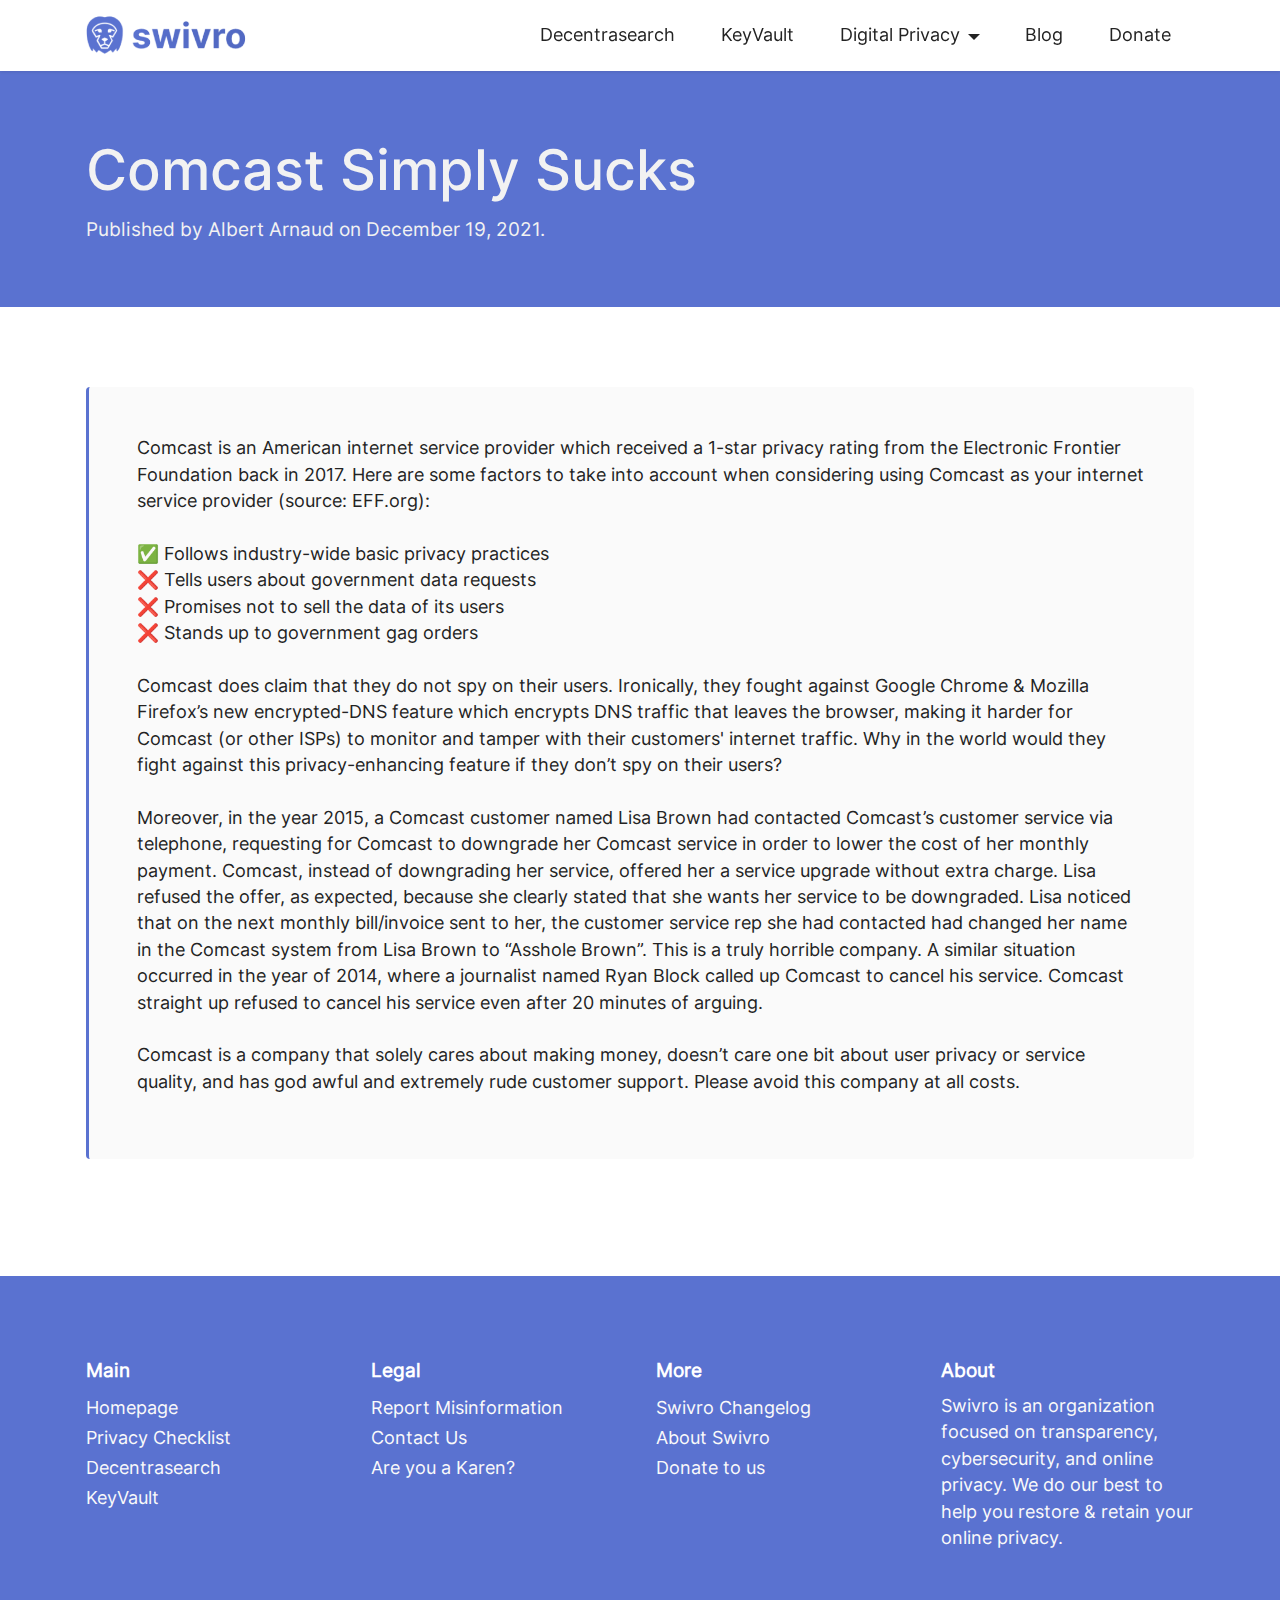
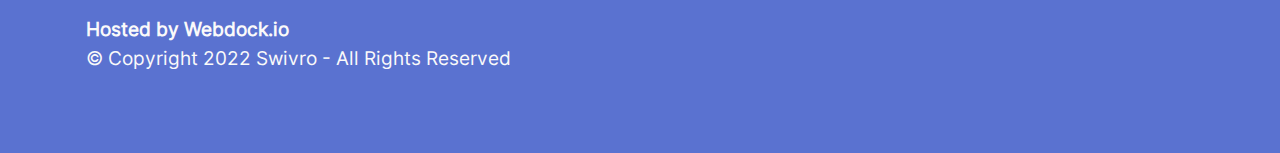
==== commit f1dc3f88: "update footer" ====
--- a/comcast-simply-sucks.html
+++ b/comcast-simply-sucks.html
@@ -118,7 +118,7 @@
     </div>
 </section>
 
-<section data-bs-version="5.1" class="footer1 cid-sUmchcCL3z" once="footers" id="footer1-sOpMpnOYd4-sOR1GhUL5w-nw">
+<section data-bs-version="5.1" class="footer1 cid-sUDSqwumoh" once="footers" id="footer1-sOpMpnOYd4-sOR1GhUL5w-oo">
 
     
     
@@ -128,7 +128,7 @@
                 <h5 class="mbr-section-subtitle mbr-fonts-style mb-2 display-7">
                     <strong>Main</strong></h5>
                 <ul class="list mbr-fonts-style display-4">
-                    <li class="mbr-text item-wrap"><a href="https://swivro.net" class="text-white text-primary">Homepage</a></li><li class="mbr-text item-wrap"><a href="https://swivro.net/service-provider-alternatives.html" class="text-white text-primary" style="font-size: 1rem;">Service Provider Endorsements</a><br></li><li class="mbr-text item-wrap"><a href="https://swivro.net/software-alternatives.html" class="text-white text-primary">Software Endorsements</a></li>
+                    <li class="mbr-text item-wrap"><a href="https://swivro.net" class="text-white text-primary">Homepage</a></li><li class="mbr-text item-wrap"><a href="https://swivro.net/privacy-checklist.html" class="text-white text-primary">Privacy Checklist</a></li><li class="mbr-text item-wrap"><a href="https://swivro.net/decentrasearch.html" class="text-white text-primary">Decentrasearch</a></li><li class="mbr-text item-wrap"><a href="https://swivro.net/keyvault.html" class="text-white text-primary">KeyVault</a></li>
                 </ul>
             </div>
             <div class="col-12 col-md-6 col-lg-3">
@@ -136,7 +136,7 @@
                     <strong>Legal</strong></h5>
                 <ul class="list mbr-fonts-style display-4">
 
-                    <li class="mbr-text item-wrap"><a href="mailto:6j8lizy3@anonaddy.me" class="text-white" style="font-size: 1.1rem;">Report Misinformation</a><br></li><li class="mbr-text item-wrap"><a href="mailto:6j8lizy3@anonaddy.me" class="text-white">Contact Us</a></li><li class="mbr-text item-wrap"><a href="https://swivro.net/are-you-a-karen.html" class="text-white text-primary">Are you a Karen?</a></li>
+                    <li class="mbr-text item-wrap"><a href="mailto:6j8lizy3@anonaddy.me" class="text-white" style="font-size: 1.1rem;">Report Misinformation</a><br></li><li class="mbr-text item-wrap"><a href="mailto:6j8lizy3@anonaddy.me" class="text-white text-primary">Contact Us</a></li><li class="mbr-text item-wrap"><a href="https://swivro.net/are-you-a-karen.html" class="text-white text-primary">Are you a Karen?</a></li>
                 </ul>
             </div>
             <div class="col-12 col-md-6 col-lg-3">
--- a/assets/mobirise/css/mbr-additional.css
+++ b/assets/mobirise/css/mbr-additional.css
@@ -1050,16 +1050,16 @@
   padding-bottom: 5rem;
   background-color: #ffffff;
 }
-.cid-sUmchcCL3z {
+.cid-sUDSqwumoh {
   padding-top: 5rem;
   padding-bottom: 5rem;
   background-color: #5a72d0;
 }
-.cid-sUmchcCL3z .social-row {
+.cid-sUDSqwumoh .social-row {
   display: flex;
   flex-wrap: wrap;
 }
-.cid-sUmchcCL3z .soc-item {
+.cid-sUDSqwumoh .soc-item {
   display: flex;
   align-items: center;
   justify-content: center;
@@ -1072,37 +1072,37 @@
   width: 2.5rem;
 }
 @media (max-width: 767px) {
-  .cid-sUmchcCL3z .row {
+  .cid-sUDSqwumoh .row {
     text-align: center;
   }
-  .cid-sUmchcCL3z .social-row {
+  .cid-sUDSqwumoh .social-row {
     justify-content: center;
   }
 }
-.cid-sUmchcCL3z .list {
+.cid-sUDSqwumoh .list {
   list-style: none;
   padding-left: 0;
   color: #fafafa;
   text-align: left;
 }
 @media (max-width: 991px) {
-  .cid-sUmchcCL3z .list {
+  .cid-sUDSqwumoh .list {
     margin-bottom: 2rem;
   }
 }
 @media (min-width: 992px) {
-  .cid-sUmchcCL3z .list {
+  .cid-sUDSqwumoh .list {
     margin-bottom: 0rem;
   }
 }
-.cid-sUmchcCL3z .mbr-text {
+.cid-sUDSqwumoh .mbr-text {
   color: #fafafa;
   text-align: left;
 }
-.cid-sUmchcCL3z .mbr-iconfont {
+.cid-sUDSqwumoh .mbr-iconfont {
   color: black;
 }
-.cid-sUmchcCL3z .mbr-section-subtitle {
+.cid-sUDSqwumoh .mbr-section-subtitle {
   text-align: left;
 }
 .cid-sSJvlnhXFd {
@@ -1507,16 +1507,16 @@
   border-radius: 4px;
   background-color: #fafafa;
 }
-.cid-sUmchcCL3z {
+.cid-sUDSqwumoh {
   padding-top: 5rem;
   padding-bottom: 5rem;
   background-color: #5a72d0;
 }
-.cid-sUmchcCL3z .social-row {
+.cid-sUDSqwumoh .social-row {
   display: flex;
   flex-wrap: wrap;
 }
-.cid-sUmchcCL3z .soc-item {
+.cid-sUDSqwumoh .soc-item {
   display: flex;
   align-items: center;
   justify-content: center;
@@ -1529,37 +1529,37 @@
   width: 2.5rem;
 }
 @media (max-width: 767px) {
-  .cid-sUmchcCL3z .row {
+  .cid-sUDSqwumoh .row {
     text-align: center;
   }
-  .cid-sUmchcCL3z .social-row {
+  .cid-sUDSqwumoh .social-row {
     justify-content: center;
   }
 }
-.cid-sUmchcCL3z .list {
+.cid-sUDSqwumoh .list {
   list-style: none;
   padding-left: 0;
   color: #fafafa;
   text-align: left;
 }
 @media (max-width: 991px) {
-  .cid-sUmchcCL3z .list {
+  .cid-sUDSqwumoh .list {
     margin-bottom: 2rem;
   }
 }
 @media (min-width: 992px) {
-  .cid-sUmchcCL3z .list {
+  .cid-sUDSqwumoh .list {
     margin-bottom: 0rem;
   }
 }
-.cid-sUmchcCL3z .mbr-text {
+.cid-sUDSqwumoh .mbr-text {
   color: #fafafa;
   text-align: left;
 }
-.cid-sUmchcCL3z .mbr-iconfont {
+.cid-sUDSqwumoh .mbr-iconfont {
   color: black;
 }
-.cid-sUmchcCL3z .mbr-section-subtitle {
+.cid-sUDSqwumoh .mbr-section-subtitle {
   text-align: left;
 }
 .cid-sUs9WPQa8d {
@@ -1964,16 +1964,16 @@
   border-radius: 4px;
   background-color: #fafafa;
 }
-.cid-sUs9WRLnh8 {
+.cid-sUDSqwumoh {
   padding-top: 5rem;
   padding-bottom: 5rem;
   background-color: #5a72d0;
 }
-.cid-sUs9WRLnh8 .social-row {
+.cid-sUDSqwumoh .social-row {
   display: flex;
   flex-wrap: wrap;
 }
-.cid-sUs9WRLnh8 .soc-item {
+.cid-sUDSqwumoh .soc-item {
   display: flex;
   align-items: center;
   justify-content: center;
@@ -1986,37 +1986,37 @@
   width: 2.5rem;
 }
 @media (max-width: 767px) {
-  .cid-sUs9WRLnh8 .row {
+  .cid-sUDSqwumoh .row {
     text-align: center;
   }
-  .cid-sUs9WRLnh8 .social-row {
+  .cid-sUDSqwumoh .social-row {
     justify-content: center;
   }
 }
-.cid-sUs9WRLnh8 .list {
+.cid-sUDSqwumoh .list {
   list-style: none;
   padding-left: 0;
   color: #fafafa;
   text-align: left;
 }
 @media (max-width: 991px) {
-  .cid-sUs9WRLnh8 .list {
+  .cid-sUDSqwumoh .list {
     margin-bottom: 2rem;
   }
 }
 @media (min-width: 992px) {
-  .cid-sUs9WRLnh8 .list {
+  .cid-sUDSqwumoh .list {
     margin-bottom: 0rem;
   }
 }
-.cid-sUs9WRLnh8 .mbr-text {
+.cid-sUDSqwumoh .mbr-text {
   color: #fafafa;
   text-align: left;
 }
-.cid-sUs9WRLnh8 .mbr-iconfont {
+.cid-sUDSqwumoh .mbr-iconfont {
   color: black;
 }
-.cid-sUs9WRLnh8 .mbr-section-subtitle {
+.cid-sUDSqwumoh .mbr-section-subtitle {
   text-align: left;
 }
 .cid-sUsaditZAL {
@@ -2421,16 +2421,16 @@
   border-radius: 4px;
   background-color: #fafafa;
 }
-.cid-sUsadk40hl {
+.cid-sUDSqwumoh {
   padding-top: 5rem;
   padding-bottom: 5rem;
   background-color: #5a72d0;
 }
-.cid-sUsadk40hl .social-row {
+.cid-sUDSqwumoh .social-row {
   display: flex;
   flex-wrap: wrap;
 }
-.cid-sUsadk40hl .soc-item {
+.cid-sUDSqwumoh .soc-item {
   display: flex;
   align-items: center;
   justify-content: center;
@@ -2443,37 +2443,37 @@
   width: 2.5rem;
 }
 @media (max-width: 767px) {
-  .cid-sUsadk40hl .row {
+  .cid-sUDSqwumoh .row {
     text-align: center;
   }
-  .cid-sUsadk40hl .social-row {
+  .cid-sUDSqwumoh .social-row {
     justify-content: center;
   }
 }
-.cid-sUsadk40hl .list {
+.cid-sUDSqwumoh .list {
   list-style: none;
   padding-left: 0;
   color: #fafafa;
   text-align: left;
 }
 @media (max-width: 991px) {
-  .cid-sUsadk40hl .list {
+  .cid-sUDSqwumoh .list {
     margin-bottom: 2rem;
   }
 }
 @media (min-width: 992px) {
-  .cid-sUsadk40hl .list {
+  .cid-sUDSqwumoh .list {
     margin-bottom: 0rem;
   }
 }
-.cid-sUsadk40hl .mbr-text {
+.cid-sUDSqwumoh .mbr-text {
   color: #fafafa;
   text-align: left;
 }
-.cid-sUsadk40hl .mbr-iconfont {
+.cid-sUDSqwumoh .mbr-iconfont {
   color: black;
 }
-.cid-sUsadk40hl .mbr-section-subtitle {
+.cid-sUDSqwumoh .mbr-section-subtitle {
   text-align: left;
 }
 .cid-sUsb9c7DUY {
@@ -2878,16 +2878,16 @@
   border-radius: 4px;
   background-color: #fafafa;
 }
-.cid-sUsb9dMQmE {
+.cid-sUDSqwumoh {
   padding-top: 5rem;
   padding-bottom: 5rem;
   background-color: #5a72d0;
 }
-.cid-sUsb9dMQmE .social-row {
+.cid-sUDSqwumoh .social-row {
   display: flex;
   flex-wrap: wrap;
 }
-.cid-sUsb9dMQmE .soc-item {
+.cid-sUDSqwumoh .soc-item {
   display: flex;
   align-items: center;
   justify-content: center;
@@ -2900,37 +2900,37 @@
   width: 2.5rem;
 }
 @media (max-width: 767px) {
-  .cid-sUsb9dMQmE .row {
+  .cid-sUDSqwumoh .row {
     text-align: center;
   }
-  .cid-sUsb9dMQmE .social-row {
+  .cid-sUDSqwumoh .social-row {
     justify-content: center;
   }
 }
-.cid-sUsb9dMQmE .list {
+.cid-sUDSqwumoh .list {
   list-style: none;
   padding-left: 0;
   color: #fafafa;
   text-align: left;
 }
 @media (max-width: 991px) {
-  .cid-sUsb9dMQmE .list {
+  .cid-sUDSqwumoh .list {
     margin-bottom: 2rem;
   }
 }
 @media (min-width: 992px) {
-  .cid-sUsb9dMQmE .list {
+  .cid-sUDSqwumoh .list {
     margin-bottom: 0rem;
   }
 }
-.cid-sUsb9dMQmE .mbr-text {
+.cid-sUDSqwumoh .mbr-text {
   color: #fafafa;
   text-align: left;
 }
-.cid-sUsb9dMQmE .mbr-iconfont {
+.cid-sUDSqwumoh .mbr-iconfont {
   color: black;
 }
-.cid-sUsb9dMQmE .mbr-section-subtitle {
+.cid-sUDSqwumoh .mbr-section-subtitle {
   text-align: left;
 }
 .cid-sUsbZ9Eskq {
@@ -3335,16 +3335,16 @@
   border-radius: 4px;
   background-color: #fafafa;
 }
-.cid-sUsbZaTGpG {
+.cid-sUDSqwumoh {
   padding-top: 5rem;
   padding-bottom: 5rem;
   background-color: #5a72d0;
 }
-.cid-sUsbZaTGpG .social-row {
+.cid-sUDSqwumoh .social-row {
   display: flex;
   flex-wrap: wrap;
 }
-.cid-sUsbZaTGpG .soc-item {
+.cid-sUDSqwumoh .soc-item {
   display: flex;
   align-items: center;
   justify-content: center;
@@ -3357,36 +3357,36 @@
   width: 2.5rem;
 }
 @media (max-width: 767px) {
-  .cid-sUsbZaTGpG .row {
+  .cid-sUDSqwumoh .row {
     text-align: center;
   }
-  .cid-sUsbZaTGpG .social-row {
+  .cid-sUDSqwumoh .social-row {
     justify-content: center;
   }
 }
-.cid-sUsbZaTGpG .list {
+.cid-sUDSqwumoh .list {
   list-style: none;
   padding-left: 0;
   color: #fafafa;
   text-align: left;
 }
 @media (max-width: 991px) {
-  .cid-sUsbZaTGpG .list {
+  .cid-sUDSqwumoh .list {
     margin-bottom: 2rem;
   }
 }
 @media (min-width: 992px) {
-  .cid-sUsbZaTGpG .list {
+  .cid-sUDSqwumoh .list {
     margin-bottom: 0rem;
   }
 }
-.cid-sUsbZaTGpG .mbr-text {
+.cid-sUDSqwumoh .mbr-text {
   color: #fafafa;
   text-align: left;
 }
-.cid-sUsbZaTGpG .mbr-iconfont {
+.cid-sUDSqwumoh .mbr-iconfont {
   color: black;
 }
-.cid-sUsbZaTGpG .mbr-section-subtitle {
+.cid-sUDSqwumoh .mbr-section-subtitle {
   text-align: left;
 }
--- a/assets/mobirise/css/mbr-additional.css
+++ b/assets/mobirise/css/mbr-additional.css
@@ -1050,16 +1050,16 @@
   padding-bottom: 5rem;
   background-color: #ffffff;
 }
-.cid-sUmchcCL3z {
+.cid-sUDSqwumoh {
   padding-top: 5rem;
   padding-bottom: 5rem;
   background-color: #5a72d0;
 }
-.cid-sUmchcCL3z .social-row {
+.cid-sUDSqwumoh .social-row {
   display: flex;
   flex-wrap: wrap;
 }
-.cid-sUmchcCL3z .soc-item {
+.cid-sUDSqwumoh .soc-item {
   display: flex;
   align-items: center;
   justify-content: center;
@@ -1072,37 +1072,37 @@
   width: 2.5rem;
 }
 @media (max-width: 767px) {
-  .cid-sUmchcCL3z .row {
+  .cid-sUDSqwumoh .row {
     text-align: center;
   }
-  .cid-sUmchcCL3z .social-row {
+  .cid-sUDSqwumoh .social-row {
     justify-content: center;
   }
 }
-.cid-sUmchcCL3z .list {
+.cid-sUDSqwumoh .list {
   list-style: none;
   padding-left: 0;
   color: #fafafa;
   text-align: left;
 }
 @media (max-width: 991px) {
-  .cid-sUmchcCL3z .list {
+  .cid-sUDSqwumoh .list {
     margin-bottom: 2rem;
   }
 }
 @media (min-width: 992px) {
-  .cid-sUmchcCL3z .list {
+  .cid-sUDSqwumoh .list {
     margin-bottom: 0rem;
   }
 }
-.cid-sUmchcCL3z .mbr-text {
+.cid-sUDSqwumoh .mbr-text {
   color: #fafafa;
   text-align: left;
 }
-.cid-sUmchcCL3z .mbr-iconfont {
+.cid-sUDSqwumoh .mbr-iconfont {
   color: black;
 }
-.cid-sUmchcCL3z .mbr-section-subtitle {
+.cid-sUDSqwumoh .mbr-section-subtitle {
   text-align: left;
 }
 .cid-sSJvlnhXFd {
@@ -1507,16 +1507,16 @@
   border-radius: 4px;
   background-color: #fafafa;
 }
-.cid-sUmchcCL3z {
+.cid-sUDSqwumoh {
   padding-top: 5rem;
   padding-bottom: 5rem;
   background-color: #5a72d0;
 }
-.cid-sUmchcCL3z .social-row {
+.cid-sUDSqwumoh .social-row {
   display: flex;
   flex-wrap: wrap;
 }
-.cid-sUmchcCL3z .soc-item {
+.cid-sUDSqwumoh .soc-item {
   display: flex;
   align-items: center;
   justify-content: center;
@@ -1529,37 +1529,37 @@
   width: 2.5rem;
 }
 @media (max-width: 767px) {
-  .cid-sUmchcCL3z .row {
+  .cid-sUDSqwumoh .row {
     text-align: center;
   }
-  .cid-sUmchcCL3z .social-row {
+  .cid-sUDSqwumoh .social-row {
     justify-content: center;
   }
 }
-.cid-sUmchcCL3z .list {
+.cid-sUDSqwumoh .list {
   list-style: none;
   padding-left: 0;
   color: #fafafa;
   text-align: left;
 }
 @media (max-width: 991px) {
-  .cid-sUmchcCL3z .list {
+  .cid-sUDSqwumoh .list {
     margin-bottom: 2rem;
   }
 }
 @media (min-width: 992px) {
-  .cid-sUmchcCL3z .list {
+  .cid-sUDSqwumoh .list {
     margin-bottom: 0rem;
   }
 }
-.cid-sUmchcCL3z .mbr-text {
+.cid-sUDSqwumoh .mbr-text {
   color: #fafafa;
   text-align: left;
 }
-.cid-sUmchcCL3z .mbr-iconfont {
+.cid-sUDSqwumoh .mbr-iconfont {
   color: black;
 }
-.cid-sUmchcCL3z .mbr-section-subtitle {
+.cid-sUDSqwumoh .mbr-section-subtitle {
   text-align: left;
 }
 .cid-sUs9WPQa8d {
@@ -1964,16 +1964,16 @@
   border-radius: 4px;
   background-color: #fafafa;
 }
-.cid-sUs9WRLnh8 {
+.cid-sUDSqwumoh {
   padding-top: 5rem;
   padding-bottom: 5rem;
   background-color: #5a72d0;
 }
-.cid-sUs9WRLnh8 .social-row {
+.cid-sUDSqwumoh .social-row {
   display: flex;
   flex-wrap: wrap;
 }
-.cid-sUs9WRLnh8 .soc-item {
+.cid-sUDSqwumoh .soc-item {
   display: flex;
   align-items: center;
   justify-content: center;
@@ -1986,37 +1986,37 @@
   width: 2.5rem;
 }
 @media (max-width: 767px) {
-  .cid-sUs9WRLnh8 .row {
+  .cid-sUDSqwumoh .row {
     text-align: center;
   }
-  .cid-sUs9WRLnh8 .social-row {
+  .cid-sUDSqwumoh .social-row {
     justify-content: center;
   }
 }
-.cid-sUs9WRLnh8 .list {
+.cid-sUDSqwumoh .list {
   list-style: none;
   padding-left: 0;
   color: #fafafa;
   text-align: left;
 }
 @media (max-width: 991px) {
-  .cid-sUs9WRLnh8 .list {
+  .cid-sUDSqwumoh .list {
     margin-bottom: 2rem;
   }
 }
 @media (min-width: 992px) {
-  .cid-sUs9WRLnh8 .list {
+  .cid-sUDSqwumoh .list {
     margin-bottom: 0rem;
   }
 }
-.cid-sUs9WRLnh8 .mbr-text {
+.cid-sUDSqwumoh .mbr-text {
   color: #fafafa;
   text-align: left;
 }
-.cid-sUs9WRLnh8 .mbr-iconfont {
+.cid-sUDSqwumoh .mbr-iconfont {
   color: black;
 }
-.cid-sUs9WRLnh8 .mbr-section-subtitle {
+.cid-sUDSqwumoh .mbr-section-subtitle {
   text-align: left;
 }
 .cid-sUsaditZAL {
@@ -2421,16 +2421,16 @@
   border-radius: 4px;
   background-color: #fafafa;
 }
-.cid-sUsadk40hl {
+.cid-sUDSqwumoh {
   padding-top: 5rem;
   padding-bottom: 5rem;
   background-color: #5a72d0;
 }
-.cid-sUsadk40hl .social-row {
+.cid-sUDSqwumoh .social-row {
   display: flex;
   flex-wrap: wrap;
 }
-.cid-sUsadk40hl .soc-item {
+.cid-sUDSqwumoh .soc-item {
   display: flex;
   align-items: center;
   justify-content: center;
@@ -2443,37 +2443,37 @@
   width: 2.5rem;
 }
 @media (max-width: 767px) {
-  .cid-sUsadk40hl .row {
+  .cid-sUDSqwumoh .row {
     text-align: center;
   }
-  .cid-sUsadk40hl .social-row {
+  .cid-sUDSqwumoh .social-row {
     justify-content: center;
   }
 }
-.cid-sUsadk40hl .list {
+.cid-sUDSqwumoh .list {
   list-style: none;
   padding-left: 0;
   color: #fafafa;
   text-align: left;
 }
 @media (max-width: 991px) {
-  .cid-sUsadk40hl .list {
+  .cid-sUDSqwumoh .list {
     margin-bottom: 2rem;
   }
 }
 @media (min-width: 992px) {
-  .cid-sUsadk40hl .list {
+  .cid-sUDSqwumoh .list {
     margin-bottom: 0rem;
   }
 }
-.cid-sUsadk40hl .mbr-text {
+.cid-sUDSqwumoh .mbr-text {
   color: #fafafa;
   text-align: left;
 }
-.cid-sUsadk40hl .mbr-iconfont {
+.cid-sUDSqwumoh .mbr-iconfont {
   color: black;
 }
-.cid-sUsadk40hl .mbr-section-subtitle {
+.cid-sUDSqwumoh .mbr-section-subtitle {
   text-align: left;
 }
 .cid-sUsb9c7DUY {
@@ -2878,16 +2878,16 @@
   border-radius: 4px;
   background-color: #fafafa;
 }
-.cid-sUsb9dMQmE {
+.cid-sUDSqwumoh {
   padding-top: 5rem;
   padding-bottom: 5rem;
   background-color: #5a72d0;
 }
-.cid-sUsb9dMQmE .social-row {
+.cid-sUDSqwumoh .social-row {
   display: flex;
   flex-wrap: wrap;
 }
-.cid-sUsb9dMQmE .soc-item {
+.cid-sUDSqwumoh .soc-item {
   display: flex;
   align-items: center;
   justify-content: center;
@@ -2900,37 +2900,37 @@
   width: 2.5rem;
 }
 @media (max-width: 767px) {
-  .cid-sUsb9dMQmE .row {
+  .cid-sUDSqwumoh .row {
     text-align: center;
   }
-  .cid-sUsb9dMQmE .social-row {
+  .cid-sUDSqwumoh .social-row {
     justify-content: center;
   }
 }
-.cid-sUsb9dMQmE .list {
+.cid-sUDSqwumoh .list {
   list-style: none;
   padding-left: 0;
   color: #fafafa;
   text-align: left;
 }
 @media (max-width: 991px) {
-  .cid-sUsb9dMQmE .list {
+  .cid-sUDSqwumoh .list {
     margin-bottom: 2rem;
   }
 }
 @media (min-width: 992px) {
-  .cid-sUsb9dMQmE .list {
+  .cid-sUDSqwumoh .list {
     margin-bottom: 0rem;
   }
 }
-.cid-sUsb9dMQmE .mbr-text {
+.cid-sUDSqwumoh .mbr-text {
   color: #fafafa;
   text-align: left;
 }
-.cid-sUsb9dMQmE .mbr-iconfont {
+.cid-sUDSqwumoh .mbr-iconfont {
   color: black;
 }
-.cid-sUsb9dMQmE .mbr-section-subtitle {
+.cid-sUDSqwumoh .mbr-section-subtitle {
   text-align: left;
 }
 .cid-sUsbZ9Eskq {
@@ -3335,16 +3335,16 @@
   border-radius: 4px;
   background-color: #fafafa;
 }
-.cid-sUsbZaTGpG {
+.cid-sUDSqwumoh {
   padding-top: 5rem;
   padding-bottom: 5rem;
   background-color: #5a72d0;
 }
-.cid-sUsbZaTGpG .social-row {
+.cid-sUDSqwumoh .social-row {
   display: flex;
   flex-wrap: wrap;
 }
-.cid-sUsbZaTGpG .soc-item {
+.cid-sUDSqwumoh .soc-item {
   display: flex;
   align-items: center;
   justify-content: center;
@@ -3357,36 +3357,36 @@
   width: 2.5rem;
 }
 @media (max-width: 767px) {
-  .cid-sUsbZaTGpG .row {
+  .cid-sUDSqwumoh .row {
     text-align: center;
   }
-  .cid-sUsbZaTGpG .social-row {
+  .cid-sUDSqwumoh .social-row {
     justify-content: center;
   }
 }
-.cid-sUsbZaTGpG .list {
+.cid-sUDSqwumoh .list {
   list-style: none;
   padding-left: 0;
   color: #fafafa;
   text-align: left;
 }
 @media (max-width: 991px) {
-  .cid-sUsbZaTGpG .list {
+  .cid-sUDSqwumoh .list {
     margin-bottom: 2rem;
   }
 }
 @media (min-width: 992px) {
-  .cid-sUsbZaTGpG .list {
+  .cid-sUDSqwumoh .list {
     margin-bottom: 0rem;
   }
 }
-.cid-sUsbZaTGpG .mbr-text {
+.cid-sUDSqwumoh .mbr-text {
   color: #fafafa;
   text-align: left;
 }
-.cid-sUsbZaTGpG .mbr-iconfont {
+.cid-sUDSqwumoh .mbr-iconfont {
   color: black;
 }
-.cid-sUsbZaTGpG .mbr-section-subtitle {
+.cid-sUDSqwumoh .mbr-section-subtitle {
   text-align: left;
 }
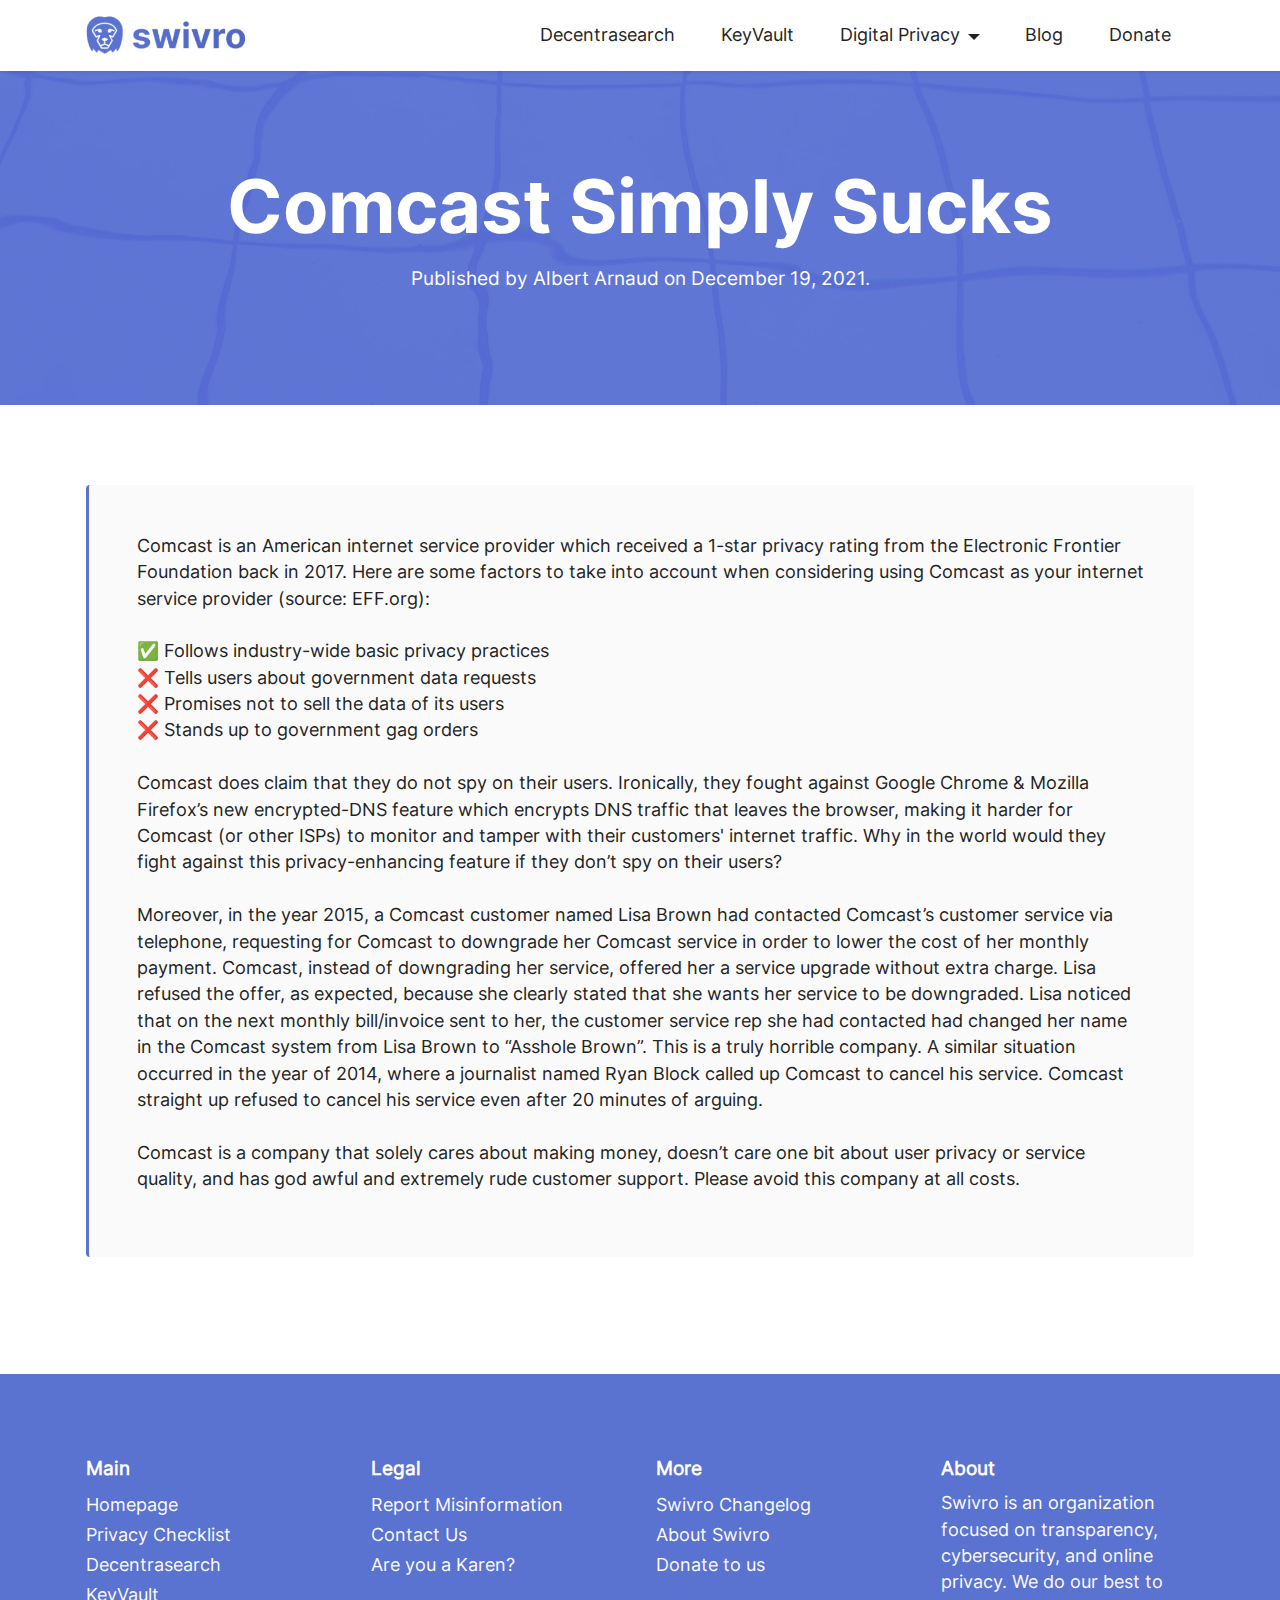
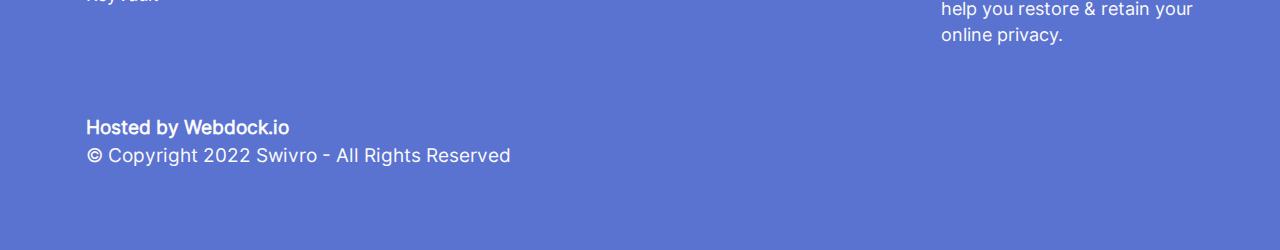
==== commit cb562f41: "update page headers/heros & update navbar" ====
--- a/comcast-simply-sucks.html
+++ b/comcast-simply-sucks.html
@@ -13,7 +13,6 @@
   <title>Comcast Simply Sucks - Swivro Blog</title>
   <link rel="stylesheet" href="assets/font-awesome-solid/../css/fontawesome.min.css">
   <link rel="stylesheet" href="assets/font-awesome-solid/css/solid.min.css">
-  <link rel="stylesheet" href="assets/web/assets/mobirise-icons2/mobirise2.css">
   <link rel="stylesheet" href="assets/web/assets/mobirise-icons-bold/mobirise-icons-bold.css">
   <link rel="stylesheet" href="assets/bootstrap/css/bootstrap.min.css">
   <link rel="stylesheet" href="assets/bootstrap/css/bootstrap-grid.min.css">
@@ -30,7 +29,7 @@
 </head>
 <body>
   
-  <section data-bs-version="5.1" class="menu menu2 cid-sU9WvZD8nW" once="menu" id="menu2-ni">
+  <section data-bs-version="5.1" class="menu menu2 cid-sUY2UYRRej" once="menu" id="menu2-ot">
 <!-- extra custom styling that applies to all pages -->
 <style>
 .badge {
@@ -47,7 +46,7 @@
 </style>
 <!-- end custom styling - PS, hi! from Swivro! -->
     
-    <nav class="navbar navbar-dropdown navbar-fixed-top navbar-expand-lg">
+    <nav class="navbar navbar-dropdown navbar-expand-lg">
         <div class="container">
             <div class="navbar-brand">
                 <span class="navbar-logo">
@@ -75,21 +74,21 @@
     </nav>
 </section>
 
-<section data-bs-version="5.1" class="features11 cid-sSJvlnhXFd" id="features12-ko">
+<section data-bs-version="5.1" class="header6 cid-sUY2ZK0Rw3" id="header6-ou">
 
     
-    
-    <div class="container">
-        <div class="maxwidth4 row align-items-center">
-            <div class="col-12 col-lg">
-                <div class="card-wrapper">
-                    <div class="card-box">
-                        <h4 class="card-title mbr-fonts-style display-2">Comcast Simply Sucks</h4>
-                        <p class="desc1 maxwidth4 mbr-text mbr-fonts-style mb-4 display-7">Published by Albert Arnaud&nbsp;on December 19, 2021.<br></p>
-                       
-                        
-                    </div>
-                </div>
+
+    <div class="mbr-overlay" style="opacity: 0.9; background-color: rgb(90, 114, 208);"></div>
+
+    <div class="align-center container">
+        <div class="row justify-content-center">
+            <div class="col-12 col-lg-10">
+                <h1 class="mbr-section-title mbr-fonts-style mbr-white mb-3 display-1"><strong>Comcast Simply Sucks</strong></h1>
+                
+                <p class="mbr-text mbr-white mbr-fonts-style display-7">
+                    Published by Albert Arnaud on December 19, 2021.
+                </p>
+                
             </div>
         </div>
     </div>
--- a/assets/mobirise/css/mbr-additional.css
+++ b/assets/mobirise/css/mbr-additional.css
@@ -685,16 +685,70 @@
 a {
   transition: color 0.6s;
 }
-.cid-sU9WvZD8nW {
-  z-index: 1000;
-  width: 100%;
-  position: relative;
-  min-height: 60px;
-}
-.cid-sU9WvZD8nW nav.navbar {
-  position: fixed;
-}
-.cid-sU9WvZD8nW .dropdown-item:before {
+.cid-sUs9cX2Tf5 {
+  padding-top: 5rem;
+  padding-bottom: 5rem;
+  background-color: #ffffff;
+}
+.cid-sUDSqwumoh {
+  padding-top: 5rem;
+  padding-bottom: 5rem;
+  background-color: #5a72d0;
+}
+.cid-sUDSqwumoh .social-row {
+  display: flex;
+  flex-wrap: wrap;
+}
+.cid-sUDSqwumoh .soc-item {
+  display: flex;
+  align-items: center;
+  justify-content: center;
+  border-radius: 50%;
+  background-color: white;
+  margin-right: 0.5rem;
+  margin-bottom: 1rem;
+  padding: 0.5rem;
+  height: 2.5rem;
+  width: 2.5rem;
+}
+@media (max-width: 767px) {
+  .cid-sUDSqwumoh .row {
+    text-align: center;
+  }
+  .cid-sUDSqwumoh .social-row {
+    justify-content: center;
+  }
+}
+.cid-sUDSqwumoh .list {
+  list-style: none;
+  padding-left: 0;
+  color: #fafafa;
+  text-align: left;
+}
+@media (max-width: 991px) {
+  .cid-sUDSqwumoh .list {
+    margin-bottom: 2rem;
+  }
+}
+@media (min-width: 992px) {
+  .cid-sUDSqwumoh .list {
+    margin-bottom: 0rem;
+  }
+}
+.cid-sUDSqwumoh .mbr-text {
+  color: #fafafa;
+  text-align: left;
+}
+.cid-sUDSqwumoh .mbr-iconfont {
+  color: black;
+}
+.cid-sUDSqwumoh .mbr-section-subtitle {
+  text-align: left;
+}
+.cid-sUY2UYRRej .navbar-dropdown {
+  position: relative !important;
+}
+.cid-sUY2UYRRej .dropdown-item:before {
   font-family: Moririse2 !important;
   content: "\e966";
   display: inline-block;
@@ -711,129 +765,129 @@
   transform: scale(0, 1);
   transition: all 0.25s ease-in-out;
 }
-.cid-sU9WvZD8nW .dropdown-menu {
+.cid-sUY2UYRRej .dropdown-menu {
   padding: 0;
   border-radius: 4px;
   box-shadow: 0 1px 3px 0 rgba(0, 0, 0, 0.1);
 }
-.cid-sU9WvZD8nW .dropdown-item {
+.cid-sUY2UYRRej .dropdown-item {
   border-bottom: 1px solid #e6e6e6;
 }
-.cid-sU9WvZD8nW .dropdown-item:hover,
-.cid-sU9WvZD8nW .dropdown-item:focus {
+.cid-sUY2UYRRej .dropdown-item:hover,
+.cid-sUY2UYRRej .dropdown-item:focus {
   background: #4f64b5 !important;
   color: white !important;
 }
-.cid-sU9WvZD8nW .dropdown-item:hover span {
+.cid-sUY2UYRRej .dropdown-item:hover span {
   color: white;
 }
-.cid-sU9WvZD8nW .dropdown-item:first-child {
+.cid-sUY2UYRRej .dropdown-item:first-child {
   border-top-left-radius: 4px;
   border-top-right-radius: 4px;
 }
-.cid-sU9WvZD8nW .dropdown-item:last-child {
+.cid-sUY2UYRRej .dropdown-item:last-child {
   border-bottom: none;
   border-bottom-left-radius: 4px;
   border-bottom-right-radius: 4px;
 }
-.cid-sU9WvZD8nW .nav-dropdown .link {
+.cid-sUY2UYRRej .nav-dropdown .link {
   padding: 0 0.3em !important;
   margin: 0.667em 1em !important;
 }
-.cid-sU9WvZD8nW .nav-dropdown .link.dropdown-toggle::after {
+.cid-sUY2UYRRej .nav-dropdown .link.dropdown-toggle::after {
   margin-left: 0.5rem;
   margin-top: 0.2rem;
 }
-.cid-sU9WvZD8nW .nav-link {
+.cid-sUY2UYRRej .nav-link {
   position: relative;
 }
-.cid-sU9WvZD8nW .container {
+.cid-sUY2UYRRej .container {
   display: flex;
   margin: auto;
 }
 @media (min-width: 992px) {
-  .cid-sU9WvZD8nW .container {
+  .cid-sUY2UYRRej .container {
     flex-wrap: nowrap;
   }
 }
-.cid-sU9WvZD8nW .iconfont-wrapper {
+.cid-sUY2UYRRej .iconfont-wrapper {
   color: #000000 !important;
   font-size: 1.5rem;
   padding-right: 0.5rem;
 }
-.cid-sU9WvZD8nW .dropdown-menu,
-.cid-sU9WvZD8nW .navbar.opened {
+.cid-sUY2UYRRej .dropdown-menu,
+.cid-sUY2UYRRej .navbar.opened {
   background: #ffffff !important;
 }
-.cid-sU9WvZD8nW .nav-item:focus,
-.cid-sU9WvZD8nW .nav-link:focus {
+.cid-sUY2UYRRej .nav-item:focus,
+.cid-sUY2UYRRej .nav-link:focus {
   outline: none;
 }
-.cid-sU9WvZD8nW .dropdown .dropdown-menu .dropdown-item {
+.cid-sUY2UYRRej .dropdown .dropdown-menu .dropdown-item {
   width: auto;
   transition: all 0.25s ease-in-out;
 }
-.cid-sU9WvZD8nW .dropdown .dropdown-menu .dropdown-item::after {
+.cid-sUY2UYRRej .dropdown .dropdown-menu .dropdown-item::after {
   right: 0.5rem;
 }
-.cid-sU9WvZD8nW .dropdown .dropdown-menu .dropdown-item .mbr-iconfont {
+.cid-sUY2UYRRej .dropdown .dropdown-menu .dropdown-item .mbr-iconfont {
   margin-right: 0.5rem;
   vertical-align: sub;
 }
-.cid-sU9WvZD8nW .dropdown .dropdown-menu .dropdown-item .mbr-iconfont:before {
+.cid-sUY2UYRRej .dropdown .dropdown-menu .dropdown-item .mbr-iconfont:before {
   display: inline-block;
   transform: scale(1, 1);
   transition: all 0.25s ease-in-out;
 }
-.cid-sU9WvZD8nW .collapsed .dropdown-menu .dropdown-item:before {
+.cid-sUY2UYRRej .collapsed .dropdown-menu .dropdown-item:before {
   display: none;
 }
-.cid-sU9WvZD8nW .collapsed .dropdown .dropdown-menu .dropdown-item {
+.cid-sUY2UYRRej .collapsed .dropdown .dropdown-menu .dropdown-item {
   padding: 0.235em 1.5em 0.235em 1.5em !important;
   transition: none;
   margin: 0 !important;
 }
-.cid-sU9WvZD8nW .navbar {
+.cid-sUY2UYRRej .navbar {
   min-height: 70px;
   transition: all 0.3s;
   border-bottom: 1px solid transparent;
   box-shadow: 0 1px 3px 0 rgba(0, 0, 0, 0.1);
   background: #ffffff;
 }
-.cid-sU9WvZD8nW .navbar.opened {
+.cid-sUY2UYRRej .navbar.opened {
   transition: all 0.3s;
 }
-.cid-sU9WvZD8nW .navbar .dropdown-item {
+.cid-sUY2UYRRej .navbar .dropdown-item {
   padding: 0.5rem 1.8rem;
 }
-.cid-sU9WvZD8nW .navbar .navbar-logo img {
+.cid-sUY2UYRRej .navbar .navbar-logo img {
   width: auto;
 }
-.cid-sU9WvZD8nW .navbar .navbar-collapse {
+.cid-sUY2UYRRej .navbar .navbar-collapse {
   justify-content: flex-end;
   z-index: 1;
 }
-.cid-sU9WvZD8nW .navbar.collapsed {
+.cid-sUY2UYRRej .navbar.collapsed {
   justify-content: center;
 }
-.cid-sU9WvZD8nW .navbar.collapsed .nav-item .nav-link::before {
+.cid-sUY2UYRRej .navbar.collapsed .nav-item .nav-link::before {
   display: none;
 }
-.cid-sU9WvZD8nW .navbar.collapsed.opened .dropdown-menu {
+.cid-sUY2UYRRej .navbar.collapsed.opened .dropdown-menu {
   top: 0;
 }
 @media (min-width: 992px) {
-  .cid-sU9WvZD8nW .navbar.collapsed.opened:not(.navbar-short) .navbar-collapse {
+  .cid-sUY2UYRRej .navbar.collapsed.opened:not(.navbar-short) .navbar-collapse {
     max-height: calc(98.5vh - 3rem);
   }
 }
-.cid-sU9WvZD8nW .navbar.collapsed .dropdown-menu .dropdown-submenu {
+.cid-sUY2UYRRej .navbar.collapsed .dropdown-menu .dropdown-submenu {
   left: 0 !important;
 }
-.cid-sU9WvZD8nW .navbar.collapsed .dropdown-menu .dropdown-item:after {
+.cid-sUY2UYRRej .navbar.collapsed .dropdown-menu .dropdown-item:after {
   right: auto;
 }
-.cid-sU9WvZD8nW .navbar.collapsed .dropdown-menu .dropdown-toggle[data-toggle="dropdown-submenu"]:after {
+.cid-sUY2UYRRej .navbar.collapsed .dropdown-menu .dropdown-toggle[data-toggle="dropdown-submenu"]:after {
   margin-left: 0.5rem;
   margin-top: 0.2rem;
   border-top: 0.35em solid;
@@ -842,33 +896,33 @@
   border-bottom: 0;
   top: 41%;
 }
-.cid-sU9WvZD8nW .navbar.collapsed ul.navbar-nav li {
+.cid-sUY2UYRRej .navbar.collapsed ul.navbar-nav li {
   margin: auto;
 }
-.cid-sU9WvZD8nW .navbar.collapsed .dropdown-menu .dropdown-item {
+.cid-sUY2UYRRej .navbar.collapsed .dropdown-menu .dropdown-item {
   padding: 0.25rem 1.5rem;
   text-align: center;
 }
-.cid-sU9WvZD8nW .navbar.collapsed .icons-menu {
+.cid-sUY2UYRRej .navbar.collapsed .icons-menu {
   padding-left: 0;
   padding-right: 0;
   padding-top: 0.5rem;
   padding-bottom: 0.5rem;
 }
 @media (max-width: 991px) {
-  .cid-sU9WvZD8nW .navbar .nav-item .nav-link::before {
+  .cid-sUY2UYRRej .navbar .nav-item .nav-link::before {
     display: none;
   }
-  .cid-sU9WvZD8nW .navbar.opened .dropdown-menu {
+  .cid-sUY2UYRRej .navbar.opened .dropdown-menu {
     top: 0;
   }
-  .cid-sU9WvZD8nW .navbar .dropdown-menu .dropdown-submenu {
+  .cid-sUY2UYRRej .navbar .dropdown-menu .dropdown-submenu {
     left: 0 !important;
   }
-  .cid-sU9WvZD8nW .navbar .dropdown-menu .dropdown-item:after {
+  .cid-sUY2UYRRej .navbar .dropdown-menu .dropdown-item:after {
     right: auto;
   }
-  .cid-sU9WvZD8nW .navbar .dropdown-menu .dropdown-toggle[data-toggle="dropdown-submenu"]:after {
+  .cid-sUY2UYRRej .navbar .dropdown-menu .dropdown-toggle[data-toggle="dropdown-submenu"]:after {
     margin-left: 0.5rem;
     margin-top: 0.2rem;
     border-top: 0.35em solid;
@@ -877,42 +931,42 @@
     border-bottom: 0;
     top: 40%;
   }
-  .cid-sU9WvZD8nW .navbar .navbar-logo img {
+  .cid-sUY2UYRRej .navbar .navbar-logo img {
     height: 3rem !important;
   }
-  .cid-sU9WvZD8nW .navbar ul.navbar-nav li {
+  .cid-sUY2UYRRej .navbar ul.navbar-nav li {
     margin: auto;
   }
-  .cid-sU9WvZD8nW .navbar .dropdown-menu .dropdown-item {
+  .cid-sUY2UYRRej .navbar .dropdown-menu .dropdown-item {
     padding: 0.25rem 1.5rem !important;
     text-align: center;
   }
-  .cid-sU9WvZD8nW .navbar .navbar-brand {
+  .cid-sUY2UYRRej .navbar .navbar-brand {
     flex-shrink: initial;
     flex-basis: auto;
     word-break: break-word;
     padding-right: 2rem;
   }
-  .cid-sU9WvZD8nW .navbar .navbar-toggler {
+  .cid-sUY2UYRRej .navbar .navbar-toggler {
     flex-basis: auto;
   }
-  .cid-sU9WvZD8nW .navbar .icons-menu {
+  .cid-sUY2UYRRej .navbar .icons-menu {
     padding-left: 0;
     padding-top: 0.5rem;
     padding-bottom: 0.5rem;
   }
 }
-.cid-sU9WvZD8nW .navbar.navbar-short {
+.cid-sUY2UYRRej .navbar.navbar-short {
   min-height: 60px;
 }
-.cid-sU9WvZD8nW .navbar.navbar-short .navbar-logo img {
+.cid-sUY2UYRRej .navbar.navbar-short .navbar-logo img {
   height: 2.5rem !important;
 }
-.cid-sU9WvZD8nW .navbar.navbar-short .navbar-brand {
+.cid-sUY2UYRRej .navbar.navbar-short .navbar-brand {
   min-height: 60px;
   padding: 0;
 }
-.cid-sU9WvZD8nW .navbar-brand {
+.cid-sUY2UYRRej .navbar-brand {
   min-height: 70px;
   flex-shrink: 0;
   align-items: center;
@@ -922,44 +976,44 @@
   word-break: break-word;
   z-index: 1;
 }
-.cid-sU9WvZD8nW .navbar-brand .navbar-caption {
+.cid-sUY2UYRRej .navbar-brand .navbar-caption {
   line-height: inherit !important;
 }
-.cid-sU9WvZD8nW .navbar-brand .navbar-logo a {
+.cid-sUY2UYRRej .navbar-brand .navbar-logo a {
   outline: none;
 }
-.cid-sU9WvZD8nW .dropdown-item.active,
-.cid-sU9WvZD8nW .dropdown-item:active {
+.cid-sUY2UYRRej .dropdown-item.active,
+.cid-sUY2UYRRej .dropdown-item:active {
   background-color: transparent;
 }
-.cid-sU9WvZD8nW .navbar-expand-lg .navbar-nav .nav-link {
+.cid-sUY2UYRRej .navbar-expand-lg .navbar-nav .nav-link {
   padding: 0;
 }
-.cid-sU9WvZD8nW .nav-dropdown .link.dropdown-toggle {
+.cid-sUY2UYRRej .nav-dropdown .link.dropdown-toggle {
   margin-right: 1.667em;
 }
-.cid-sU9WvZD8nW .nav-dropdown .link.dropdown-toggle[aria-expanded="true"] {
+.cid-sUY2UYRRej .nav-dropdown .link.dropdown-toggle[aria-expanded="true"] {
   margin-right: 0;
   padding: 0.667em 1.667em;
 }
-.cid-sU9WvZD8nW .navbar.navbar-expand-lg .dropdown .dropdown-menu {
+.cid-sUY2UYRRej .navbar.navbar-expand-lg .dropdown .dropdown-menu {
   background: #ffffff;
 }
-.cid-sU9WvZD8nW .navbar.navbar-expand-lg .dropdown .dropdown-menu .dropdown-submenu {
+.cid-sUY2UYRRej .navbar.navbar-expand-lg .dropdown .dropdown-menu .dropdown-submenu {
   margin: 0;
   left: 100%;
 }
-.cid-sU9WvZD8nW .navbar .dropdown.open > .dropdown-menu {
+.cid-sUY2UYRRej .navbar .dropdown.open > .dropdown-menu {
   display: block;
 }
-.cid-sU9WvZD8nW ul.navbar-nav {
+.cid-sUY2UYRRej ul.navbar-nav {
   flex-wrap: wrap;
 }
-.cid-sU9WvZD8nW .navbar-buttons {
+.cid-sUY2UYRRej .navbar-buttons {
   text-align: center;
   min-width: 170px;
 }
-.cid-sU9WvZD8nW button.navbar-toggler {
+.cid-sUY2UYRRej button.navbar-toggler {
   outline: none;
   width: 31px;
   height: 20px;
@@ -968,7 +1022,7 @@
   position: relative;
   align-self: center;
 }
-.cid-sU9WvZD8nW button.navbar-toggler .hamburger span {
+.cid-sUY2UYRRej button.navbar-toggler .hamburger span {
   position: absolute;
   right: 0;
   width: 30px;
@@ -976,54 +1030,53 @@
   border-right: 5px;
   background-color: #000000;
 }
-.cid-sU9WvZD8nW button.navbar-toggler .hamburger span:nth-child(1) {
+.cid-sUY2UYRRej button.navbar-toggler .hamburger span:nth-child(1) {
   top: 0;
   transition: all 0.2s;
 }
-.cid-sU9WvZD8nW button.navbar-toggler .hamburger span:nth-child(2) {
+.cid-sUY2UYRRej button.navbar-toggler .hamburger span:nth-child(2) {
   top: 8px;
   transition: all 0.15s;
 }
-.cid-sU9WvZD8nW button.navbar-toggler .hamburger span:nth-child(3) {
+.cid-sUY2UYRRej button.navbar-toggler .hamburger span:nth-child(3) {
   top: 8px;
   transition: all 0.15s;
 }
-.cid-sU9WvZD8nW button.navbar-toggler .hamburger span:nth-child(4) {
+.cid-sUY2UYRRej button.navbar-toggler .hamburger span:nth-child(4) {
   top: 16px;
   transition: all 0.2s;
 }
-.cid-sU9WvZD8nW nav.opened .hamburger span:nth-child(1) {
+.cid-sUY2UYRRej nav.opened .hamburger span:nth-child(1) {
   top: 8px;
   width: 0;
   opacity: 0;
   right: 50%;
   transition: all 0.2s;
 }
-.cid-sU9WvZD8nW nav.opened .hamburger span:nth-child(2) {
+.cid-sUY2UYRRej nav.opened .hamburger span:nth-child(2) {
   transform: rotate(45deg);
   transition: all 0.25s;
 }
-.cid-sU9WvZD8nW nav.opened .hamburger span:nth-child(3) {
+.cid-sUY2UYRRej nav.opened .hamburger span:nth-child(3) {
   transform: rotate(-45deg);
   transition: all 0.25s;
 }
-.cid-sU9WvZD8nW nav.opened .hamburger span:nth-child(4) {
+.cid-sUY2UYRRej nav.opened .hamburger span:nth-child(4) {
   top: 8px;
   width: 0;
   opacity: 0;
   right: 50%;
   transition: all 0.2s;
 }
-.cid-sU9WvZD8nW .navbar-dropdown {
+.cid-sUY2UYRRej .navbar-dropdown {
   padding: 0 1rem;
-  position: fixed;
-}
-.cid-sU9WvZD8nW a.nav-link {
+}
+.cid-sUY2UYRRej a.nav-link {
   display: flex;
   align-items: center;
   justify-content: center;
 }
-.cid-sU9WvZD8nW .icons-menu {
+.cid-sUY2UYRRej .icons-menu {
   flex-wrap: nowrap;
   display: flex;
   justify-content: center;
@@ -1033,120 +1086,22 @@
   text-align: center;
 }
 @media screen and (-ms-high-contrast: active), (-ms-high-contrast: none) {
-  .cid-sU9WvZD8nW .navbar {
+  .cid-sUY2UYRRej .navbar {
     height: 70px;
   }
-  .cid-sU9WvZD8nW .navbar.opened {
+  .cid-sUY2UYRRej .navbar.opened {
     height: auto;
   }
-  .cid-sU9WvZD8nW .nav-item .nav-link:hover::before {
+  .cid-sUY2UYRRej .nav-item .nav-link:hover::before {
     width: 175%;
     max-width: calc(100% + 2rem);
     left: -1rem;
   }
 }
-.cid-sUs9cX2Tf5 {
-  padding-top: 5rem;
-  padding-bottom: 5rem;
-  background-color: #ffffff;
-}
-.cid-sUDSqwumoh {
-  padding-top: 5rem;
-  padding-bottom: 5rem;
-  background-color: #5a72d0;
-}
-.cid-sUDSqwumoh .social-row {
-  display: flex;
-  flex-wrap: wrap;
-}
-.cid-sUDSqwumoh .soc-item {
-  display: flex;
-  align-items: center;
-  justify-content: center;
-  border-radius: 50%;
-  background-color: white;
-  margin-right: 0.5rem;
-  margin-bottom: 1rem;
-  padding: 0.5rem;
-  height: 2.5rem;
-  width: 2.5rem;
-}
-@media (max-width: 767px) {
-  .cid-sUDSqwumoh .row {
-    text-align: center;
-  }
-  .cid-sUDSqwumoh .social-row {
-    justify-content: center;
-  }
-}
-.cid-sUDSqwumoh .list {
-  list-style: none;
-  padding-left: 0;
-  color: #fafafa;
-  text-align: left;
-}
-@media (max-width: 991px) {
-  .cid-sUDSqwumoh .list {
-    margin-bottom: 2rem;
-  }
-}
-@media (min-width: 992px) {
-  .cid-sUDSqwumoh .list {
-    margin-bottom: 0rem;
-  }
-}
-.cid-sUDSqwumoh .mbr-text {
-  color: #fafafa;
-  text-align: left;
-}
-.cid-sUDSqwumoh .mbr-iconfont {
-  color: black;
-}
-.cid-sUDSqwumoh .mbr-section-subtitle {
-  text-align: left;
-}
-.cid-sSJvlnhXFd {
-  padding-top: 5rem;
-  padding-bottom: 2rem;
-  background-color: #5a72d0;
-}
-.cid-sSJvlnhXFd .card-wrapper {
-  padding-right: 2rem;
-}
-@media (max-width: 992px) {
-  .cid-sSJvlnhXFd .card {
-    margin-bottom: 2rem!important;
-  }
-  .cid-sSJvlnhXFd .card-wrapper {
-    padding: 0 1rem;
-  }
-}
-@media (max-width: 767px) {
-  .cid-sSJvlnhXFd .link-wrap {
-    align-items: center;
-  }
-}
-.cid-sSJvlnhXFd .image-wrapper img {
-  width: 100%;
-  object-fit: cover;
-}
-.cid-sSJvlnhXFd .card-title,
-.cid-sSJvlnhXFd .card-box {
-  color: #f2f2f2;
-}
-.cid-sSJvlnhXFd .maxwidth4 {
-  max-width: 800px !important;
-}
-.cid-sU9WvZD8nW {
-  z-index: 1000;
-  width: 100%;
-  position: relative;
-  min-height: 60px;
-}
-.cid-sU9WvZD8nW nav.navbar {
-  position: fixed;
-}
-.cid-sU9WvZD8nW .dropdown-item:before {
+.cid-sUY2UYRRej .navbar-dropdown {
+  position: relative !important;
+}
+.cid-sUY2UYRRej .dropdown-item:before {
   font-family: Moririse2 !important;
   content: "\e966";
   display: inline-block;
@@ -1163,129 +1118,129 @@
   transform: scale(0, 1);
   transition: all 0.25s ease-in-out;
 }
-.cid-sU9WvZD8nW .dropdown-menu {
+.cid-sUY2UYRRej .dropdown-menu {
   padding: 0;
   border-radius: 4px;
   box-shadow: 0 1px 3px 0 rgba(0, 0, 0, 0.1);
 }
-.cid-sU9WvZD8nW .dropdown-item {
+.cid-sUY2UYRRej .dropdown-item {
   border-bottom: 1px solid #e6e6e6;
 }
-.cid-sU9WvZD8nW .dropdown-item:hover,
-.cid-sU9WvZD8nW .dropdown-item:focus {
+.cid-sUY2UYRRej .dropdown-item:hover,
+.cid-sUY2UYRRej .dropdown-item:focus {
   background: #4f64b5 !important;
   color: white !important;
 }
-.cid-sU9WvZD8nW .dropdown-item:hover span {
+.cid-sUY2UYRRej .dropdown-item:hover span {
   color: white;
 }
-.cid-sU9WvZD8nW .dropdown-item:first-child {
+.cid-sUY2UYRRej .dropdown-item:first-child {
   border-top-left-radius: 4px;
   border-top-right-radius: 4px;
 }
-.cid-sU9WvZD8nW .dropdown-item:last-child {
+.cid-sUY2UYRRej .dropdown-item:last-child {
   border-bottom: none;
   border-bottom-left-radius: 4px;
   border-bottom-right-radius: 4px;
 }
-.cid-sU9WvZD8nW .nav-dropdown .link {
+.cid-sUY2UYRRej .nav-dropdown .link {
   padding: 0 0.3em !important;
   margin: 0.667em 1em !important;
 }
-.cid-sU9WvZD8nW .nav-dropdown .link.dropdown-toggle::after {
+.cid-sUY2UYRRej .nav-dropdown .link.dropdown-toggle::after {
   margin-left: 0.5rem;
   margin-top: 0.2rem;
 }
-.cid-sU9WvZD8nW .nav-link {
+.cid-sUY2UYRRej .nav-link {
   position: relative;
 }
-.cid-sU9WvZD8nW .container {
+.cid-sUY2UYRRej .container {
   display: flex;
   margin: auto;
 }
 @media (min-width: 992px) {
-  .cid-sU9WvZD8nW .container {
+  .cid-sUY2UYRRej .container {
     flex-wrap: nowrap;
   }
 }
-.cid-sU9WvZD8nW .iconfont-wrapper {
+.cid-sUY2UYRRej .iconfont-wrapper {
   color: #000000 !important;
   font-size: 1.5rem;
   padding-right: 0.5rem;
 }
-.cid-sU9WvZD8nW .dropdown-menu,
-.cid-sU9WvZD8nW .navbar.opened {
+.cid-sUY2UYRRej .dropdown-menu,
+.cid-sUY2UYRRej .navbar.opened {
   background: #ffffff !important;
 }
-.cid-sU9WvZD8nW .nav-item:focus,
-.cid-sU9WvZD8nW .nav-link:focus {
+.cid-sUY2UYRRej .nav-item:focus,
+.cid-sUY2UYRRej .nav-link:focus {
   outline: none;
 }
-.cid-sU9WvZD8nW .dropdown .dropdown-menu .dropdown-item {
+.cid-sUY2UYRRej .dropdown .dropdown-menu .dropdown-item {
   width: auto;
   transition: all 0.25s ease-in-out;
 }
-.cid-sU9WvZD8nW .dropdown .dropdown-menu .dropdown-item::after {
+.cid-sUY2UYRRej .dropdown .dropdown-menu .dropdown-item::after {
   right: 0.5rem;
 }
-.cid-sU9WvZD8nW .dropdown .dropdown-menu .dropdown-item .mbr-iconfont {
+.cid-sUY2UYRRej .dropdown .dropdown-menu .dropdown-item .mbr-iconfont {
   margin-right: 0.5rem;
   vertical-align: sub;
 }
-.cid-sU9WvZD8nW .dropdown .dropdown-menu .dropdown-item .mbr-iconfont:before {
+.cid-sUY2UYRRej .dropdown .dropdown-menu .dropdown-item .mbr-iconfont:before {
   display: inline-block;
   transform: scale(1, 1);
   transition: all 0.25s ease-in-out;
 }
-.cid-sU9WvZD8nW .collapsed .dropdown-menu .dropdown-item:before {
+.cid-sUY2UYRRej .collapsed .dropdown-menu .dropdown-item:before {
   display: none;
 }
-.cid-sU9WvZD8nW .collapsed .dropdown .dropdown-menu .dropdown-item {
+.cid-sUY2UYRRej .collapsed .dropdown .dropdown-menu .dropdown-item {
   padding: 0.235em 1.5em 0.235em 1.5em !important;
   transition: none;
   margin: 0 !important;
 }
-.cid-sU9WvZD8nW .navbar {
+.cid-sUY2UYRRej .navbar {
   min-height: 70px;
   transition: all 0.3s;
   border-bottom: 1px solid transparent;
   box-shadow: 0 1px 3px 0 rgba(0, 0, 0, 0.1);
   background: #ffffff;
 }
-.cid-sU9WvZD8nW .navbar.opened {
+.cid-sUY2UYRRej .navbar.opened {
   transition: all 0.3s;
 }
-.cid-sU9WvZD8nW .navbar .dropdown-item {
+.cid-sUY2UYRRej .navbar .dropdown-item {
   padding: 0.5rem 1.8rem;
 }
-.cid-sU9WvZD8nW .navbar .navbar-logo img {
+.cid-sUY2UYRRej .navbar .navbar-logo img {
   width: auto;
 }
-.cid-sU9WvZD8nW .navbar .navbar-collapse {
+.cid-sUY2UYRRej .navbar .navbar-collapse {
   justify-content: flex-end;
   z-index: 1;
 }
-.cid-sU9WvZD8nW .navbar.collapsed {
+.cid-sUY2UYRRej .navbar.collapsed {
   justify-content: center;
 }
-.cid-sU9WvZD8nW .navbar.collapsed .nav-item .nav-link::before {
+.cid-sUY2UYRRej .navbar.collapsed .nav-item .nav-link::before {
   display: none;
 }
-.cid-sU9WvZD8nW .navbar.collapsed.opened .dropdown-menu {
+.cid-sUY2UYRRej .navbar.collapsed.opened .dropdown-menu {
   top: 0;
 }
 @media (min-width: 992px) {
-  .cid-sU9WvZD8nW .navbar.collapsed.opened:not(.navbar-short) .navbar-collapse {
+  .cid-sUY2UYRRej .navbar.collapsed.opened:not(.navbar-short) .navbar-collapse {
     max-height: calc(98.5vh - 3rem);
   }
 }
-.cid-sU9WvZD8nW .navbar.collapsed .dropdown-menu .dropdown-submenu {
+.cid-sUY2UYRRej .navbar.collapsed .dropdown-menu .dropdown-submenu {
   left: 0 !important;
 }
-.cid-sU9WvZD8nW .navbar.collapsed .dropdown-menu .dropdown-item:after {
+.cid-sUY2UYRRej .navbar.collapsed .dropdown-menu .dropdown-item:after {
   right: auto;
 }
-.cid-sU9WvZD8nW .navbar.collapsed .dropdown-menu .dropdown-toggle[data-toggle="dropdown-submenu"]:after {
+.cid-sUY2UYRRej .navbar.collapsed .dropdown-menu .dropdown-toggle[data-toggle="dropdown-submenu"]:after {
   margin-left: 0.5rem;
   margin-top: 0.2rem;
   border-top: 0.35em solid;
@@ -1294,33 +1249,33 @@
   border-bottom: 0;
   top: 41%;
 }
-.cid-sU9WvZD8nW .navbar.collapsed ul.navbar-nav li {
+.cid-sUY2UYRRej .navbar.collapsed ul.navbar-nav li {
   margin: auto;
 }
-.cid-sU9WvZD8nW .navbar.collapsed .dropdown-menu .dropdown-item {
+.cid-sUY2UYRRej .navbar.collapsed .dropdown-menu .dropdown-item {
   padding: 0.25rem 1.5rem;
   text-align: center;
 }
-.cid-sU9WvZD8nW .navbar.collapsed .icons-menu {
+.cid-sUY2UYRRej .navbar.collapsed .icons-menu {
   padding-left: 0;
   padding-right: 0;
   padding-top: 0.5rem;
   padding-bottom: 0.5rem;
 }
 @media (max-width: 991px) {
-  .cid-sU9WvZD8nW .navbar .nav-item .nav-link::before {
+  .cid-sUY2UYRRej .navbar .nav-item .nav-link::before {
     display: none;
   }
-  .cid-sU9WvZD8nW .navbar.opened .dropdown-menu {
+  .cid-sUY2UYRRej .navbar.opened .dropdown-menu {
     top: 0;
   }
-  .cid-sU9WvZD8nW .navbar .dropdown-menu .dropdown-submenu {
+  .cid-sUY2UYRRej .navbar .dropdown-menu .dropdown-submenu {
     left: 0 !important;
   }
-  .cid-sU9WvZD8nW .navbar .dropdown-menu .dropdown-item:after {
+  .cid-sUY2UYRRej .navbar .dropdown-menu .dropdown-item:after {
     right: auto;
   }
-  .cid-sU9WvZD8nW .navbar .dropdown-menu .dropdown-toggle[data-toggle="dropdown-submenu"]:after {
+  .cid-sUY2UYRRej .navbar .dropdown-menu .dropdown-toggle[data-toggle="dropdown-submenu"]:after {
     margin-left: 0.5rem;
     margin-top: 0.2rem;
     border-top: 0.35em solid;
@@ -1329,42 +1284,42 @@
     border-bottom: 0;
     top: 40%;
   }
-  .cid-sU9WvZD8nW .navbar .navbar-logo img {
+  .cid-sUY2UYRRej .navbar .navbar-logo img {
     height: 3rem !important;
   }
-  .cid-sU9WvZD8nW .navbar ul.navbar-nav li {
+  .cid-sUY2UYRRej .navbar ul.navbar-nav li {
     margin: auto;
   }
-  .cid-sU9WvZD8nW .navbar .dropdown-menu .dropdown-item {
+  .cid-sUY2UYRRej .navbar .dropdown-menu .dropdown-item {
     padding: 0.25rem 1.5rem !important;
     text-align: center;
   }
-  .cid-sU9WvZD8nW .navbar .navbar-brand {
+  .cid-sUY2UYRRej .navbar .navbar-brand {
     flex-shrink: initial;
     flex-basis: auto;
     word-break: break-word;
     padding-right: 2rem;
   }
-  .cid-sU9WvZD8nW .navbar .navbar-toggler {
+  .cid-sUY2UYRRej .navbar .navbar-toggler {
     flex-basis: auto;
   }
-  .cid-sU9WvZD8nW .navbar .icons-menu {
+  .cid-sUY2UYRRej .navbar .icons-menu {
     padding-left: 0;
     padding-top: 0.5rem;
     padding-bottom: 0.5rem;
   }
 }
-.cid-sU9WvZD8nW .navbar.navbar-short {
+.cid-sUY2UYRRej .navbar.navbar-short {
   min-height: 60px;
 }
-.cid-sU9WvZD8nW .navbar.navbar-short .navbar-logo img {
+.cid-sUY2UYRRej .navbar.navbar-short .navbar-logo img {
   height: 2.5rem !important;
 }
-.cid-sU9WvZD8nW .navbar.navbar-short .navbar-brand {
+.cid-sUY2UYRRej .navbar.navbar-short .navbar-brand {
   min-height: 60px;
   padding: 0;
 }
-.cid-sU9WvZD8nW .navbar-brand {
+.cid-sUY2UYRRej .navbar-brand {
   min-height: 70px;
   flex-shrink: 0;
   align-items: center;
@@ -1374,44 +1329,44 @@
   word-break: break-word;
   z-index: 1;
 }
-.cid-sU9WvZD8nW .navbar-brand .navbar-caption {
+.cid-sUY2UYRRej .navbar-brand .navbar-caption {
   line-height: inherit !important;
 }
-.cid-sU9WvZD8nW .navbar-brand .navbar-logo a {
+.cid-sUY2UYRRej .navbar-brand .navbar-logo a {
   outline: none;
 }
-.cid-sU9WvZD8nW .dropdown-item.active,
-.cid-sU9WvZD8nW .dropdown-item:active {
+.cid-sUY2UYRRej .dropdown-item.active,
+.cid-sUY2UYRRej .dropdown-item:active {
   background-color: transparent;
 }
-.cid-sU9WvZD8nW .navbar-expand-lg .navbar-nav .nav-link {
+.cid-sUY2UYRRej .navbar-expand-lg .navbar-nav .nav-link {
   padding: 0;
 }
-.cid-sU9WvZD8nW .nav-dropdown .link.dropdown-toggle {
+.cid-sUY2UYRRej .nav-dropdown .link.dropdown-toggle {
   margin-right: 1.667em;
 }
-.cid-sU9WvZD8nW .nav-dropdown .link.dropdown-toggle[aria-expanded="true"] {
+.cid-sUY2UYRRej .nav-dropdown .link.dropdown-toggle[aria-expanded="true"] {
   margin-right: 0;
   padding: 0.667em 1.667em;
 }
-.cid-sU9WvZD8nW .navbar.navbar-expand-lg .dropdown .dropdown-menu {
+.cid-sUY2UYRRej .navbar.navbar-expand-lg .dropdown .dropdown-menu {
   background: #ffffff;
 }
-.cid-sU9WvZD8nW .navbar.navbar-expand-lg .dropdown .dropdown-menu .dropdown-submenu {
+.cid-sUY2UYRRej .navbar.navbar-expand-lg .dropdown .dropdown-menu .dropdown-submenu {
   margin: 0;
   left: 100%;
 }
-.cid-sU9WvZD8nW .navbar .dropdown.open > .dropdown-menu {
+.cid-sUY2UYRRej .navbar .dropdown.open > .dropdown-menu {
   display: block;
 }
-.cid-sU9WvZD8nW ul.navbar-nav {
+.cid-sUY2UYRRej ul.navbar-nav {
   flex-wrap: wrap;
 }
-.cid-sU9WvZD8nW .navbar-buttons {
+.cid-sUY2UYRRej .navbar-buttons {
   text-align: center;
   min-width: 170px;
 }
-.cid-sU9WvZD8nW button.navbar-toggler {
+.cid-sUY2UYRRej button.navbar-toggler {
   outline: none;
   width: 31px;
   height: 20px;
@@ -1420,7 +1375,7 @@
   position: relative;
   align-self: center;
 }
-.cid-sU9WvZD8nW button.navbar-toggler .hamburger span {
+.cid-sUY2UYRRej button.navbar-toggler .hamburger span {
   position: absolute;
   right: 0;
   width: 30px;
@@ -1428,54 +1383,53 @@
   border-right: 5px;
   background-color: #000000;
 }
-.cid-sU9WvZD8nW button.navbar-toggler .hamburger span:nth-child(1) {
+.cid-sUY2UYRRej button.navbar-toggler .hamburger span:nth-child(1) {
   top: 0;
   transition: all 0.2s;
 }
-.cid-sU9WvZD8nW button.navbar-toggler .hamburger span:nth-child(2) {
+.cid-sUY2UYRRej button.navbar-toggler .hamburger span:nth-child(2) {
   top: 8px;
   transition: all 0.15s;
 }
-.cid-sU9WvZD8nW button.navbar-toggler .hamburger span:nth-child(3) {
+.cid-sUY2UYRRej button.navbar-toggler .hamburger span:nth-child(3) {
   top: 8px;
   transition: all 0.15s;
 }
-.cid-sU9WvZD8nW button.navbar-toggler .hamburger span:nth-child(4) {
+.cid-sUY2UYRRej button.navbar-toggler .hamburger span:nth-child(4) {
   top: 16px;
   transition: all 0.2s;
 }
-.cid-sU9WvZD8nW nav.opened .hamburger span:nth-child(1) {
+.cid-sUY2UYRRej nav.opened .hamburger span:nth-child(1) {
   top: 8px;
   width: 0;
   opacity: 0;
   right: 50%;
   transition: all 0.2s;
 }
-.cid-sU9WvZD8nW nav.opened .hamburger span:nth-child(2) {
+.cid-sUY2UYRRej nav.opened .hamburger span:nth-child(2) {
   transform: rotate(45deg);
   transition: all 0.25s;
 }
-.cid-sU9WvZD8nW nav.opened .hamburger span:nth-child(3) {
+.cid-sUY2UYRRej nav.opened .hamburger span:nth-child(3) {
   transform: rotate(-45deg);
   transition: all 0.25s;
 }
-.cid-sU9WvZD8nW nav.opened .hamburger span:nth-child(4) {
+.cid-sUY2UYRRej nav.opened .hamburger span:nth-child(4) {
   top: 8px;
   width: 0;
   opacity: 0;
   right: 50%;
   transition: all 0.2s;
 }
-.cid-sU9WvZD8nW .navbar-dropdown {
+.cid-sUY2UYRRej .navbar-dropdown {
   padding: 0 1rem;
-  position: fixed;
-}
-.cid-sU9WvZD8nW a.nav-link {
+}
+.cid-sUY2UYRRej a.nav-link {
   display: flex;
   align-items: center;
   justify-content: center;
 }
-.cid-sU9WvZD8nW .icons-menu {
+.cid-sUY2UYRRej .icons-menu {
   flex-wrap: nowrap;
   display: flex;
   justify-content: center;
@@ -1485,17 +1439,22 @@
   text-align: center;
 }
 @media screen and (-ms-high-contrast: active), (-ms-high-contrast: none) {
-  .cid-sU9WvZD8nW .navbar {
+  .cid-sUY2UYRRej .navbar {
     height: 70px;
   }
-  .cid-sU9WvZD8nW .navbar.opened {
+  .cid-sUY2UYRRej .navbar.opened {
     height: auto;
   }
-  .cid-sU9WvZD8nW .nav-item .nav-link:hover::before {
+  .cid-sUY2UYRRej .nav-item .nav-link:hover::before {
     width: 175%;
     max-width: calc(100% + 2rem);
     left: -1rem;
   }
+}
+.cid-sUY2ZK0Rw3 {
+  padding-top: 6rem;
+  padding-bottom: 6rem;
+  background-image: url("../../../assets/images/background6.jpg");
 }
 .cid-sUs9v4gUBZ {
   padding-top: 5rem;
@@ -1562,48 +1521,80 @@
 .cid-sUDSqwumoh .mbr-section-subtitle {
   text-align: left;
 }
-.cid-sUs9WPQa8d {
+.cid-sUY38eDQYJ {
+  padding-top: 6rem;
+  padding-bottom: 6rem;
+  background-image: url("../../../assets/images/background6.jpg");
+}
+.cid-sUs9WRgcIc {
   padding-top: 5rem;
-  padding-bottom: 2rem;
+  padding-bottom: 5rem;
+  background-color: #ffffff;
+}
+.cid-sUs9WRgcIc blockquote {
+  border-color: #5a72d0;
+  border-radius: 4px;
+  background-color: #fafafa;
+}
+.cid-sUDSqwumoh {
+  padding-top: 5rem;
+  padding-bottom: 5rem;
   background-color: #5a72d0;
 }
-.cid-sUs9WPQa8d .card-wrapper {
-  padding-right: 2rem;
-}
-@media (max-width: 992px) {
-  .cid-sUs9WPQa8d .card {
-    margin-bottom: 2rem!important;
-  }
-  .cid-sUs9WPQa8d .card-wrapper {
-    padding: 0 1rem;
-  }
+.cid-sUDSqwumoh .social-row {
+  display: flex;
+  flex-wrap: wrap;
+}
+.cid-sUDSqwumoh .soc-item {
+  display: flex;
+  align-items: center;
+  justify-content: center;
+  border-radius: 50%;
+  background-color: white;
+  margin-right: 0.5rem;
+  margin-bottom: 1rem;
+  padding: 0.5rem;
+  height: 2.5rem;
+  width: 2.5rem;
 }
 @media (max-width: 767px) {
-  .cid-sUs9WPQa8d .link-wrap {
-    align-items: center;
-  }
-}
-.cid-sUs9WPQa8d .image-wrapper img {
-  width: 100%;
-  object-fit: cover;
-}
-.cid-sUs9WPQa8d .card-title,
-.cid-sUs9WPQa8d .card-box {
-  color: #f2f2f2;
-}
-.cid-sUs9WPQa8d .maxwidth4 {
-  max-width: 800px !important;
-}
-.cid-sUs9WQnsfQ {
-  z-index: 1000;
-  width: 100%;
-  position: relative;
-  min-height: 60px;
-}
-.cid-sUs9WQnsfQ nav.navbar {
-  position: fixed;
-}
-.cid-sUs9WQnsfQ .dropdown-item:before {
+  .cid-sUDSqwumoh .row {
+    text-align: center;
+  }
+  .cid-sUDSqwumoh .social-row {
+    justify-content: center;
+  }
+}
+.cid-sUDSqwumoh .list {
+  list-style: none;
+  padding-left: 0;
+  color: #fafafa;
+  text-align: left;
+}
+@media (max-width: 991px) {
+  .cid-sUDSqwumoh .list {
+    margin-bottom: 2rem;
+  }
+}
+@media (min-width: 992px) {
+  .cid-sUDSqwumoh .list {
+    margin-bottom: 0rem;
+  }
+}
+.cid-sUDSqwumoh .mbr-text {
+  color: #fafafa;
+  text-align: left;
+}
+.cid-sUDSqwumoh .mbr-iconfont {
+  color: black;
+}
+.cid-sUDSqwumoh .mbr-section-subtitle {
+  text-align: left;
+}
+.cid-sUY2UYRRej .navbar-dropdown {
+  position: relative !important;
+}
+.cid-sUY2UYRRej .dropdown-item:before {
   font-family: Moririse2 !important;
   content: "\e966";
   display: inline-block;
@@ -1620,129 +1611,129 @@
   transform: scale(0, 1);
   transition: all 0.25s ease-in-out;
 }
-.cid-sUs9WQnsfQ .dropdown-menu {
+.cid-sUY2UYRRej .dropdown-menu {
   padding: 0;
   border-radius: 4px;
   box-shadow: 0 1px 3px 0 rgba(0, 0, 0, 0.1);
 }
-.cid-sUs9WQnsfQ .dropdown-item {
+.cid-sUY2UYRRej .dropdown-item {
   border-bottom: 1px solid #e6e6e6;
 }
-.cid-sUs9WQnsfQ .dropdown-item:hover,
-.cid-sUs9WQnsfQ .dropdown-item:focus {
+.cid-sUY2UYRRej .dropdown-item:hover,
+.cid-sUY2UYRRej .dropdown-item:focus {
   background: #4f64b5 !important;
   color: white !important;
 }
-.cid-sUs9WQnsfQ .dropdown-item:hover span {
+.cid-sUY2UYRRej .dropdown-item:hover span {
   color: white;
 }
-.cid-sUs9WQnsfQ .dropdown-item:first-child {
+.cid-sUY2UYRRej .dropdown-item:first-child {
   border-top-left-radius: 4px;
   border-top-right-radius: 4px;
 }
-.cid-sUs9WQnsfQ .dropdown-item:last-child {
+.cid-sUY2UYRRej .dropdown-item:last-child {
   border-bottom: none;
   border-bottom-left-radius: 4px;
   border-bottom-right-radius: 4px;
 }
-.cid-sUs9WQnsfQ .nav-dropdown .link {
+.cid-sUY2UYRRej .nav-dropdown .link {
   padding: 0 0.3em !important;
   margin: 0.667em 1em !important;
 }
-.cid-sUs9WQnsfQ .nav-dropdown .link.dropdown-toggle::after {
+.cid-sUY2UYRRej .nav-dropdown .link.dropdown-toggle::after {
   margin-left: 0.5rem;
   margin-top: 0.2rem;
 }
-.cid-sUs9WQnsfQ .nav-link {
+.cid-sUY2UYRRej .nav-link {
   position: relative;
 }
-.cid-sUs9WQnsfQ .container {
+.cid-sUY2UYRRej .container {
   display: flex;
   margin: auto;
 }
 @media (min-width: 992px) {
-  .cid-sUs9WQnsfQ .container {
+  .cid-sUY2UYRRej .container {
     flex-wrap: nowrap;
   }
 }
-.cid-sUs9WQnsfQ .iconfont-wrapper {
+.cid-sUY2UYRRej .iconfont-wrapper {
   color: #000000 !important;
   font-size: 1.5rem;
   padding-right: 0.5rem;
 }
-.cid-sUs9WQnsfQ .dropdown-menu,
-.cid-sUs9WQnsfQ .navbar.opened {
+.cid-sUY2UYRRej .dropdown-menu,
+.cid-sUY2UYRRej .navbar.opened {
   background: #ffffff !important;
 }
-.cid-sUs9WQnsfQ .nav-item:focus,
-.cid-sUs9WQnsfQ .nav-link:focus {
+.cid-sUY2UYRRej .nav-item:focus,
+.cid-sUY2UYRRej .nav-link:focus {
   outline: none;
 }
-.cid-sUs9WQnsfQ .dropdown .dropdown-menu .dropdown-item {
+.cid-sUY2UYRRej .dropdown .dropdown-menu .dropdown-item {
   width: auto;
   transition: all 0.25s ease-in-out;
 }
-.cid-sUs9WQnsfQ .dropdown .dropdown-menu .dropdown-item::after {
+.cid-sUY2UYRRej .dropdown .dropdown-menu .dropdown-item::after {
   right: 0.5rem;
 }
-.cid-sUs9WQnsfQ .dropdown .dropdown-menu .dropdown-item .mbr-iconfont {
+.cid-sUY2UYRRej .dropdown .dropdown-menu .dropdown-item .mbr-iconfont {
   margin-right: 0.5rem;
   vertical-align: sub;
 }
-.cid-sUs9WQnsfQ .dropdown .dropdown-menu .dropdown-item .mbr-iconfont:before {
+.cid-sUY2UYRRej .dropdown .dropdown-menu .dropdown-item .mbr-iconfont:before {
   display: inline-block;
   transform: scale(1, 1);
   transition: all 0.25s ease-in-out;
 }
-.cid-sUs9WQnsfQ .collapsed .dropdown-menu .dropdown-item:before {
+.cid-sUY2UYRRej .collapsed .dropdown-menu .dropdown-item:before {
   display: none;
 }
-.cid-sUs9WQnsfQ .collapsed .dropdown .dropdown-menu .dropdown-item {
+.cid-sUY2UYRRej .collapsed .dropdown .dropdown-menu .dropdown-item {
   padding: 0.235em 1.5em 0.235em 1.5em !important;
   transition: none;
   margin: 0 !important;
 }
-.cid-sUs9WQnsfQ .navbar {
+.cid-sUY2UYRRej .navbar {
   min-height: 70px;
   transition: all 0.3s;
   border-bottom: 1px solid transparent;
   box-shadow: 0 1px 3px 0 rgba(0, 0, 0, 0.1);
   background: #ffffff;
 }
-.cid-sUs9WQnsfQ .navbar.opened {
+.cid-sUY2UYRRej .navbar.opened {
   transition: all 0.3s;
 }
-.cid-sUs9WQnsfQ .navbar .dropdown-item {
+.cid-sUY2UYRRej .navbar .dropdown-item {
   padding: 0.5rem 1.8rem;
 }
-.cid-sUs9WQnsfQ .navbar .navbar-logo img {
+.cid-sUY2UYRRej .navbar .navbar-logo img {
   width: auto;
 }
-.cid-sUs9WQnsfQ .navbar .navbar-collapse {
+.cid-sUY2UYRRej .navbar .navbar-collapse {
   justify-content: flex-end;
   z-index: 1;
 }
-.cid-sUs9WQnsfQ .navbar.collapsed {
+.cid-sUY2UYRRej .navbar.collapsed {
   justify-content: center;
 }
-.cid-sUs9WQnsfQ .navbar.collapsed .nav-item .nav-link::before {
+.cid-sUY2UYRRej .navbar.collapsed .nav-item .nav-link::before {
   display: none;
 }
-.cid-sUs9WQnsfQ .navbar.collapsed.opened .dropdown-menu {
+.cid-sUY2UYRRej .navbar.collapsed.opened .dropdown-menu {
   top: 0;
 }
 @media (min-width: 992px) {
-  .cid-sUs9WQnsfQ .navbar.collapsed.opened:not(.navbar-short) .navbar-collapse {
+  .cid-sUY2UYRRej .navbar.collapsed.opened:not(.navbar-short) .navbar-collapse {
     max-height: calc(98.5vh - 3rem);
   }
 }
-.cid-sUs9WQnsfQ .navbar.collapsed .dropdown-menu .dropdown-submenu {
+.cid-sUY2UYRRej .navbar.collapsed .dropdown-menu .dropdown-submenu {
   left: 0 !important;
 }
-.cid-sUs9WQnsfQ .navbar.collapsed .dropdown-menu .dropdown-item:after {
+.cid-sUY2UYRRej .navbar.collapsed .dropdown-menu .dropdown-item:after {
   right: auto;
 }
-.cid-sUs9WQnsfQ .navbar.collapsed .dropdown-menu .dropdown-toggle[data-toggle="dropdown-submenu"]:after {
+.cid-sUY2UYRRej .navbar.collapsed .dropdown-menu .dropdown-toggle[data-toggle="dropdown-submenu"]:after {
   margin-left: 0.5rem;
   margin-top: 0.2rem;
   border-top: 0.35em solid;
@@ -1751,33 +1742,33 @@
   border-bottom: 0;
   top: 41%;
 }
-.cid-sUs9WQnsfQ .navbar.collapsed ul.navbar-nav li {
+.cid-sUY2UYRRej .navbar.collapsed ul.navbar-nav li {
   margin: auto;
 }
-.cid-sUs9WQnsfQ .navbar.collapsed .dropdown-menu .dropdown-item {
+.cid-sUY2UYRRej .navbar.collapsed .dropdown-menu .dropdown-item {
   padding: 0.25rem 1.5rem;
   text-align: center;
 }
-.cid-sUs9WQnsfQ .navbar.collapsed .icons-menu {
+.cid-sUY2UYRRej .navbar.collapsed .icons-menu {
   padding-left: 0;
   padding-right: 0;
   padding-top: 0.5rem;
   padding-bottom: 0.5rem;
 }
 @media (max-width: 991px) {
-  .cid-sUs9WQnsfQ .navbar .nav-item .nav-link::before {
+  .cid-sUY2UYRRej .navbar .nav-item .nav-link::before {
     display: none;
   }
-  .cid-sUs9WQnsfQ .navbar.opened .dropdown-menu {
+  .cid-sUY2UYRRej .navbar.opened .dropdown-menu {
     top: 0;
   }
-  .cid-sUs9WQnsfQ .navbar .dropdown-menu .dropdown-submenu {
+  .cid-sUY2UYRRej .navbar .dropdown-menu .dropdown-submenu {
     left: 0 !important;
   }
-  .cid-sUs9WQnsfQ .navbar .dropdown-menu .dropdown-item:after {
+  .cid-sUY2UYRRej .navbar .dropdown-menu .dropdown-item:after {
     right: auto;
   }
-  .cid-sUs9WQnsfQ .navbar .dropdown-menu .dropdown-toggle[data-toggle="dropdown-submenu"]:after {
+  .cid-sUY2UYRRej .navbar .dropdown-menu .dropdown-toggle[data-toggle="dropdown-submenu"]:after {
     margin-left: 0.5rem;
     margin-top: 0.2rem;
     border-top: 0.35em solid;
@@ -1786,42 +1777,42 @@
     border-bottom: 0;
     top: 40%;
   }
-  .cid-sUs9WQnsfQ .navbar .navbar-logo img {
+  .cid-sUY2UYRRej .navbar .navbar-logo img {
     height: 3rem !important;
   }
-  .cid-sUs9WQnsfQ .navbar ul.navbar-nav li {
+  .cid-sUY2UYRRej .navbar ul.navbar-nav li {
     margin: auto;
   }
-  .cid-sUs9WQnsfQ .navbar .dropdown-menu .dropdown-item {
+  .cid-sUY2UYRRej .navbar .dropdown-menu .dropdown-item {
     padding: 0.25rem 1.5rem !important;
     text-align: center;
   }
-  .cid-sUs9WQnsfQ .navbar .navbar-brand {
+  .cid-sUY2UYRRej .navbar .navbar-brand {
     flex-shrink: initial;
     flex-basis: auto;
     word-break: break-word;
     padding-right: 2rem;
   }
-  .cid-sUs9WQnsfQ .navbar .navbar-toggler {
+  .cid-sUY2UYRRej .navbar .navbar-toggler {
     flex-basis: auto;
   }
-  .cid-sUs9WQnsfQ .navbar .icons-menu {
+  .cid-sUY2UYRRej .navbar .icons-menu {
     padding-left: 0;
     padding-top: 0.5rem;
     padding-bottom: 0.5rem;
   }
 }
-.cid-sUs9WQnsfQ .navbar.navbar-short {
+.cid-sUY2UYRRej .navbar.navbar-short {
   min-height: 60px;
 }
-.cid-sUs9WQnsfQ .navbar.navbar-short .navbar-logo img {
+.cid-sUY2UYRRej .navbar.navbar-short .navbar-logo img {
   height: 2.5rem !important;
 }
-.cid-sUs9WQnsfQ .navbar.navbar-short .navbar-brand {
+.cid-sUY2UYRRej .navbar.navbar-short .navbar-brand {
   min-height: 60px;
   padding: 0;
 }
-.cid-sUs9WQnsfQ .navbar-brand {
+.cid-sUY2UYRRej .navbar-brand {
   min-height: 70px;
   flex-shrink: 0;
   align-items: center;
@@ -1831,44 +1822,44 @@
   word-break: break-word;
   z-index: 1;
 }
-.cid-sUs9WQnsfQ .navbar-brand .navbar-caption {
+.cid-sUY2UYRRej .navbar-brand .navbar-caption {
   line-height: inherit !important;
 }
-.cid-sUs9WQnsfQ .navbar-brand .navbar-logo a {
+.cid-sUY2UYRRej .navbar-brand .navbar-logo a {
   outline: none;
 }
-.cid-sUs9WQnsfQ .dropdown-item.active,
-.cid-sUs9WQnsfQ .dropdown-item:active {
+.cid-sUY2UYRRej .dropdown-item.active,
+.cid-sUY2UYRRej .dropdown-item:active {
   background-color: transparent;
 }
-.cid-sUs9WQnsfQ .navbar-expand-lg .navbar-nav .nav-link {
+.cid-sUY2UYRRej .navbar-expand-lg .navbar-nav .nav-link {
   padding: 0;
 }
-.cid-sUs9WQnsfQ .nav-dropdown .link.dropdown-toggle {
+.cid-sUY2UYRRej .nav-dropdown .link.dropdown-toggle {
   margin-right: 1.667em;
 }
-.cid-sUs9WQnsfQ .nav-dropdown .link.dropdown-toggle[aria-expanded="true"] {
+.cid-sUY2UYRRej .nav-dropdown .link.dropdown-toggle[aria-expanded="true"] {
   margin-right: 0;
   padding: 0.667em 1.667em;
 }
-.cid-sUs9WQnsfQ .navbar.navbar-expand-lg .dropdown .dropdown-menu {
+.cid-sUY2UYRRej .navbar.navbar-expand-lg .dropdown .dropdown-menu {
   background: #ffffff;
 }
-.cid-sUs9WQnsfQ .navbar.navbar-expand-lg .dropdown .dropdown-menu .dropdown-submenu {
+.cid-sUY2UYRRej .navbar.navbar-expand-lg .dropdown .dropdown-menu .dropdown-submenu {
   margin: 0;
   left: 100%;
 }
-.cid-sUs9WQnsfQ .navbar .dropdown.open > .dropdown-menu {
+.cid-sUY2UYRRej .navbar .dropdown.open > .dropdown-menu {
   display: block;
 }
-.cid-sUs9WQnsfQ ul.navbar-nav {
+.cid-sUY2UYRRej ul.navbar-nav {
   flex-wrap: wrap;
 }
-.cid-sUs9WQnsfQ .navbar-buttons {
+.cid-sUY2UYRRej .navbar-buttons {
   text-align: center;
   min-width: 170px;
 }
-.cid-sUs9WQnsfQ button.navbar-toggler {
+.cid-sUY2UYRRej button.navbar-toggler {
   outline: none;
   width: 31px;
   height: 20px;
@@ -1877,7 +1868,7 @@
   position: relative;
   align-self: center;
 }
-.cid-sUs9WQnsfQ button.navbar-toggler .hamburger span {
+.cid-sUY2UYRRej button.navbar-toggler .hamburger span {
   position: absolute;
   right: 0;
   width: 30px;
@@ -1885,54 +1876,53 @@
   border-right: 5px;
   background-color: #000000;
 }
-.cid-sUs9WQnsfQ button.navbar-toggler .hamburger span:nth-child(1) {
+.cid-sUY2UYRRej button.navbar-toggler .hamburger span:nth-child(1) {
   top: 0;
   transition: all 0.2s;
 }
-.cid-sUs9WQnsfQ button.navbar-toggler .hamburger span:nth-child(2) {
+.cid-sUY2UYRRej button.navbar-toggler .hamburger span:nth-child(2) {
   top: 8px;
   transition: all 0.15s;
 }
-.cid-sUs9WQnsfQ button.navbar-toggler .hamburger span:nth-child(3) {
+.cid-sUY2UYRRej button.navbar-toggler .hamburger span:nth-child(3) {
   top: 8px;
   transition: all 0.15s;
 }
-.cid-sUs9WQnsfQ button.navbar-toggler .hamburger span:nth-child(4) {
+.cid-sUY2UYRRej button.navbar-toggler .hamburger span:nth-child(4) {
   top: 16px;
   transition: all 0.2s;
 }
-.cid-sUs9WQnsfQ nav.opened .hamburger span:nth-child(1) {
+.cid-sUY2UYRRej nav.opened .hamburger span:nth-child(1) {
   top: 8px;
   width: 0;
   opacity: 0;
   right: 50%;
   transition: all 0.2s;
 }
-.cid-sUs9WQnsfQ nav.opened .hamburger span:nth-child(2) {
+.cid-sUY2UYRRej nav.opened .hamburger span:nth-child(2) {
   transform: rotate(45deg);
   transition: all 0.25s;
 }
-.cid-sUs9WQnsfQ nav.opened .hamburger span:nth-child(3) {
+.cid-sUY2UYRRej nav.opened .hamburger span:nth-child(3) {
   transform: rotate(-45deg);
   transition: all 0.25s;
 }
-.cid-sUs9WQnsfQ nav.opened .hamburger span:nth-child(4) {
+.cid-sUY2UYRRej nav.opened .hamburger span:nth-child(4) {
   top: 8px;
   width: 0;
   opacity: 0;
   right: 50%;
   transition: all 0.2s;
 }
-.cid-sUs9WQnsfQ .navbar-dropdown {
+.cid-sUY2UYRRej .navbar-dropdown {
   padding: 0 1rem;
-  position: fixed;
-}
-.cid-sUs9WQnsfQ a.nav-link {
+}
+.cid-sUY2UYRRej a.nav-link {
   display: flex;
   align-items: center;
   justify-content: center;
 }
-.cid-sUs9WQnsfQ .icons-menu {
+.cid-sUY2UYRRej .icons-menu {
   flex-wrap: nowrap;
   display: flex;
   justify-content: center;
@@ -1942,24 +1932,29 @@
   text-align: center;
 }
 @media screen and (-ms-high-contrast: active), (-ms-high-contrast: none) {
-  .cid-sUs9WQnsfQ .navbar {
+  .cid-sUY2UYRRej .navbar {
     height: 70px;
   }
-  .cid-sUs9WQnsfQ .navbar.opened {
+  .cid-sUY2UYRRej .navbar.opened {
     height: auto;
   }
-  .cid-sUs9WQnsfQ .nav-item .nav-link:hover::before {
+  .cid-sUY2UYRRej .nav-item .nav-link:hover::before {
     width: 175%;
     max-width: calc(100% + 2rem);
     left: -1rem;
   }
 }
-.cid-sUs9WRgcIc {
+.cid-sUY4zLvNHO {
+  padding-top: 6rem;
+  padding-bottom: 6rem;
+  background-image: url("../../../assets/images/background6.jpg");
+}
+.cid-sUsadjxvaY {
   padding-top: 5rem;
   padding-bottom: 5rem;
   background-color: #ffffff;
 }
-.cid-sUs9WRgcIc blockquote {
+.cid-sUsadjxvaY blockquote {
   border-color: #5a72d0;
   border-radius: 4px;
   background-color: #fafafa;
@@ -2019,48 +2014,10 @@
 .cid-sUDSqwumoh .mbr-section-subtitle {
   text-align: left;
 }
-.cid-sUsaditZAL {
-  padding-top: 5rem;
-  padding-bottom: 2rem;
-  background-color: #5a72d0;
-}
-.cid-sUsaditZAL .card-wrapper {
-  padding-right: 2rem;
-}
-@media (max-width: 992px) {
-  .cid-sUsaditZAL .card {
-    margin-bottom: 2rem!important;
-  }
-  .cid-sUsaditZAL .card-wrapper {
-    padding: 0 1rem;
-  }
-}
-@media (max-width: 767px) {
-  .cid-sUsaditZAL .link-wrap {
-    align-items: center;
-  }
-}
-.cid-sUsaditZAL .image-wrapper img {
-  width: 100%;
-  object-fit: cover;
-}
-.cid-sUsaditZAL .card-title,
-.cid-sUsaditZAL .card-box {
-  color: #f2f2f2;
-}
-.cid-sUsaditZAL .maxwidth4 {
-  max-width: 800px !important;
-}
-.cid-sUsadiYrQL {
-  z-index: 1000;
-  width: 100%;
-  position: relative;
-  min-height: 60px;
-}
-.cid-sUsadiYrQL nav.navbar {
-  position: fixed;
-}
-.cid-sUsadiYrQL .dropdown-item:before {
+.cid-sUY2UYRRej .navbar-dropdown {
+  position: relative !important;
+}
+.cid-sUY2UYRRej .dropdown-item:before {
   font-family: Moririse2 !important;
   content: "\e966";
   display: inline-block;
@@ -2077,129 +2034,129 @@
   transform: scale(0, 1);
   transition: all 0.25s ease-in-out;
 }
-.cid-sUsadiYrQL .dropdown-menu {
+.cid-sUY2UYRRej .dropdown-menu {
   padding: 0;
   border-radius: 4px;
   box-shadow: 0 1px 3px 0 rgba(0, 0, 0, 0.1);
 }
-.cid-sUsadiYrQL .dropdown-item {
+.cid-sUY2UYRRej .dropdown-item {
   border-bottom: 1px solid #e6e6e6;
 }
-.cid-sUsadiYrQL .dropdown-item:hover,
-.cid-sUsadiYrQL .dropdown-item:focus {
+.cid-sUY2UYRRej .dropdown-item:hover,
+.cid-sUY2UYRRej .dropdown-item:focus {
   background: #4f64b5 !important;
   color: white !important;
 }
-.cid-sUsadiYrQL .dropdown-item:hover span {
+.cid-sUY2UYRRej .dropdown-item:hover span {
   color: white;
 }
-.cid-sUsadiYrQL .dropdown-item:first-child {
+.cid-sUY2UYRRej .dropdown-item:first-child {
   border-top-left-radius: 4px;
   border-top-right-radius: 4px;
 }
-.cid-sUsadiYrQL .dropdown-item:last-child {
+.cid-sUY2UYRRej .dropdown-item:last-child {
   border-bottom: none;
   border-bottom-left-radius: 4px;
   border-bottom-right-radius: 4px;
 }
-.cid-sUsadiYrQL .nav-dropdown .link {
+.cid-sUY2UYRRej .nav-dropdown .link {
   padding: 0 0.3em !important;
   margin: 0.667em 1em !important;
 }
-.cid-sUsadiYrQL .nav-dropdown .link.dropdown-toggle::after {
+.cid-sUY2UYRRej .nav-dropdown .link.dropdown-toggle::after {
   margin-left: 0.5rem;
   margin-top: 0.2rem;
 }
-.cid-sUsadiYrQL .nav-link {
+.cid-sUY2UYRRej .nav-link {
   position: relative;
 }
-.cid-sUsadiYrQL .container {
+.cid-sUY2UYRRej .container {
   display: flex;
   margin: auto;
 }
 @media (min-width: 992px) {
-  .cid-sUsadiYrQL .container {
+  .cid-sUY2UYRRej .container {
     flex-wrap: nowrap;
   }
 }
-.cid-sUsadiYrQL .iconfont-wrapper {
+.cid-sUY2UYRRej .iconfont-wrapper {
   color: #000000 !important;
   font-size: 1.5rem;
   padding-right: 0.5rem;
 }
-.cid-sUsadiYrQL .dropdown-menu,
-.cid-sUsadiYrQL .navbar.opened {
+.cid-sUY2UYRRej .dropdown-menu,
+.cid-sUY2UYRRej .navbar.opened {
   background: #ffffff !important;
 }
-.cid-sUsadiYrQL .nav-item:focus,
-.cid-sUsadiYrQL .nav-link:focus {
+.cid-sUY2UYRRej .nav-item:focus,
+.cid-sUY2UYRRej .nav-link:focus {
   outline: none;
 }
-.cid-sUsadiYrQL .dropdown .dropdown-menu .dropdown-item {
+.cid-sUY2UYRRej .dropdown .dropdown-menu .dropdown-item {
   width: auto;
   transition: all 0.25s ease-in-out;
 }
-.cid-sUsadiYrQL .dropdown .dropdown-menu .dropdown-item::after {
+.cid-sUY2UYRRej .dropdown .dropdown-menu .dropdown-item::after {
   right: 0.5rem;
 }
-.cid-sUsadiYrQL .dropdown .dropdown-menu .dropdown-item .mbr-iconfont {
+.cid-sUY2UYRRej .dropdown .dropdown-menu .dropdown-item .mbr-iconfont {
   margin-right: 0.5rem;
   vertical-align: sub;
 }
-.cid-sUsadiYrQL .dropdown .dropdown-menu .dropdown-item .mbr-iconfont:before {
+.cid-sUY2UYRRej .dropdown .dropdown-menu .dropdown-item .mbr-iconfont:before {
   display: inline-block;
   transform: scale(1, 1);
   transition: all 0.25s ease-in-out;
 }
-.cid-sUsadiYrQL .collapsed .dropdown-menu .dropdown-item:before {
+.cid-sUY2UYRRej .collapsed .dropdown-menu .dropdown-item:before {
   display: none;
 }
-.cid-sUsadiYrQL .collapsed .dropdown .dropdown-menu .dropdown-item {
+.cid-sUY2UYRRej .collapsed .dropdown .dropdown-menu .dropdown-item {
   padding: 0.235em 1.5em 0.235em 1.5em !important;
   transition: none;
   margin: 0 !important;
 }
-.cid-sUsadiYrQL .navbar {
+.cid-sUY2UYRRej .navbar {
   min-height: 70px;
   transition: all 0.3s;
   border-bottom: 1px solid transparent;
   box-shadow: 0 1px 3px 0 rgba(0, 0, 0, 0.1);
   background: #ffffff;
 }
-.cid-sUsadiYrQL .navbar.opened {
+.cid-sUY2UYRRej .navbar.opened {
   transition: all 0.3s;
 }
-.cid-sUsadiYrQL .navbar .dropdown-item {
+.cid-sUY2UYRRej .navbar .dropdown-item {
   padding: 0.5rem 1.8rem;
 }
-.cid-sUsadiYrQL .navbar .navbar-logo img {
+.cid-sUY2UYRRej .navbar .navbar-logo img {
   width: auto;
 }
-.cid-sUsadiYrQL .navbar .navbar-collapse {
+.cid-sUY2UYRRej .navbar .navbar-collapse {
   justify-content: flex-end;
   z-index: 1;
 }
-.cid-sUsadiYrQL .navbar.collapsed {
+.cid-sUY2UYRRej .navbar.collapsed {
   justify-content: center;
 }
-.cid-sUsadiYrQL .navbar.collapsed .nav-item .nav-link::before {
+.cid-sUY2UYRRej .navbar.collapsed .nav-item .nav-link::before {
   display: none;
 }
-.cid-sUsadiYrQL .navbar.collapsed.opened .dropdown-menu {
+.cid-sUY2UYRRej .navbar.collapsed.opened .dropdown-menu {
   top: 0;
 }
 @media (min-width: 992px) {
-  .cid-sUsadiYrQL .navbar.collapsed.opened:not(.navbar-short) .navbar-collapse {
+  .cid-sUY2UYRRej .navbar.collapsed.opened:not(.navbar-short) .navbar-collapse {
     max-height: calc(98.5vh - 3rem);
   }
 }
-.cid-sUsadiYrQL .navbar.collapsed .dropdown-menu .dropdown-submenu {
+.cid-sUY2UYRRej .navbar.collapsed .dropdown-menu .dropdown-submenu {
   left: 0 !important;
 }
-.cid-sUsadiYrQL .navbar.collapsed .dropdown-menu .dropdown-item:after {
+.cid-sUY2UYRRej .navbar.collapsed .dropdown-menu .dropdown-item:after {
   right: auto;
 }
-.cid-sUsadiYrQL .navbar.collapsed .dropdown-menu .dropdown-toggle[data-toggle="dropdown-submenu"]:after {
+.cid-sUY2UYRRej .navbar.collapsed .dropdown-menu .dropdown-toggle[data-toggle="dropdown-submenu"]:after {
   margin-left: 0.5rem;
   margin-top: 0.2rem;
   border-top: 0.35em solid;
@@ -2208,33 +2165,33 @@
   border-bottom: 0;
   top: 41%;
 }
-.cid-sUsadiYrQL .navbar.collapsed ul.navbar-nav li {
+.cid-sUY2UYRRej .navbar.collapsed ul.navbar-nav li {
   margin: auto;
 }
-.cid-sUsadiYrQL .navbar.collapsed .dropdown-menu .dropdown-item {
+.cid-sUY2UYRRej .navbar.collapsed .dropdown-menu .dropdown-item {
   padding: 0.25rem 1.5rem;
   text-align: center;
 }
-.cid-sUsadiYrQL .navbar.collapsed .icons-menu {
+.cid-sUY2UYRRej .navbar.collapsed .icons-menu {
   padding-left: 0;
   padding-right: 0;
   padding-top: 0.5rem;
   padding-bottom: 0.5rem;
 }
 @media (max-width: 991px) {
-  .cid-sUsadiYrQL .navbar .nav-item .nav-link::before {
+  .cid-sUY2UYRRej .navbar .nav-item .nav-link::before {
     display: none;
   }
-  .cid-sUsadiYrQL .navbar.opened .dropdown-menu {
+  .cid-sUY2UYRRej .navbar.opened .dropdown-menu {
     top: 0;
   }
-  .cid-sUsadiYrQL .navbar .dropdown-menu .dropdown-submenu {
+  .cid-sUY2UYRRej .navbar .dropdown-menu .dropdown-submenu {
     left: 0 !important;
   }
-  .cid-sUsadiYrQL .navbar .dropdown-menu .dropdown-item:after {
+  .cid-sUY2UYRRej .navbar .dropdown-menu .dropdown-item:after {
     right: auto;
   }
-  .cid-sUsadiYrQL .navbar .dropdown-menu .dropdown-toggle[data-toggle="dropdown-submenu"]:after {
+  .cid-sUY2UYRRej .navbar .dropdown-menu .dropdown-toggle[data-toggle="dropdown-submenu"]:after {
     margin-left: 0.5rem;
     margin-top: 0.2rem;
     border-top: 0.35em solid;
@@ -2243,42 +2200,42 @@
     border-bottom: 0;
     top: 40%;
   }
-  .cid-sUsadiYrQL .navbar .navbar-logo img {
+  .cid-sUY2UYRRej .navbar .navbar-logo img {
     height: 3rem !important;
   }
-  .cid-sUsadiYrQL .navbar ul.navbar-nav li {
+  .cid-sUY2UYRRej .navbar ul.navbar-nav li {
     margin: auto;
   }
-  .cid-sUsadiYrQL .navbar .dropdown-menu .dropdown-item {
+  .cid-sUY2UYRRej .navbar .dropdown-menu .dropdown-item {
     padding: 0.25rem 1.5rem !important;
     text-align: center;
   }
-  .cid-sUsadiYrQL .navbar .navbar-brand {
+  .cid-sUY2UYRRej .navbar .navbar-brand {
     flex-shrink: initial;
     flex-basis: auto;
     word-break: break-word;
     padding-right: 2rem;
   }
-  .cid-sUsadiYrQL .navbar .navbar-toggler {
+  .cid-sUY2UYRRej .navbar .navbar-toggler {
     flex-basis: auto;
   }
-  .cid-sUsadiYrQL .navbar .icons-menu {
+  .cid-sUY2UYRRej .navbar .icons-menu {
     padding-left: 0;
     padding-top: 0.5rem;
     padding-bottom: 0.5rem;
   }
 }
-.cid-sUsadiYrQL .navbar.navbar-short {
+.cid-sUY2UYRRej .navbar.navbar-short {
   min-height: 60px;
 }
-.cid-sUsadiYrQL .navbar.navbar-short .navbar-logo img {
+.cid-sUY2UYRRej .navbar.navbar-short .navbar-logo img {
   height: 2.5rem !important;
 }
-.cid-sUsadiYrQL .navbar.navbar-short .navbar-brand {
+.cid-sUY2UYRRej .navbar.navbar-short .navbar-brand {
   min-height: 60px;
   padding: 0;
 }
-.cid-sUsadiYrQL .navbar-brand {
+.cid-sUY2UYRRej .navbar-brand {
   min-height: 70px;
   flex-shrink: 0;
   align-items: center;
@@ -2288,44 +2245,44 @@
   word-break: break-word;
   z-index: 1;
 }
-.cid-sUsadiYrQL .navbar-brand .navbar-caption {
+.cid-sUY2UYRRej .navbar-brand .navbar-caption {
   line-height: inherit !important;
 }
-.cid-sUsadiYrQL .navbar-brand .navbar-logo a {
+.cid-sUY2UYRRej .navbar-brand .navbar-logo a {
   outline: none;
 }
-.cid-sUsadiYrQL .dropdown-item.active,
-.cid-sUsadiYrQL .dropdown-item:active {
+.cid-sUY2UYRRej .dropdown-item.active,
+.cid-sUY2UYRRej .dropdown-item:active {
   background-color: transparent;
 }
-.cid-sUsadiYrQL .navbar-expand-lg .navbar-nav .nav-link {
+.cid-sUY2UYRRej .navbar-expand-lg .navbar-nav .nav-link {
   padding: 0;
 }
-.cid-sUsadiYrQL .nav-dropdown .link.dropdown-toggle {
+.cid-sUY2UYRRej .nav-dropdown .link.dropdown-toggle {
   margin-right: 1.667em;
 }
-.cid-sUsadiYrQL .nav-dropdown .link.dropdown-toggle[aria-expanded="true"] {
+.cid-sUY2UYRRej .nav-dropdown .link.dropdown-toggle[aria-expanded="true"] {
   margin-right: 0;
   padding: 0.667em 1.667em;
 }
-.cid-sUsadiYrQL .navbar.navbar-expand-lg .dropdown .dropdown-menu {
+.cid-sUY2UYRRej .navbar.navbar-expand-lg .dropdown .dropdown-menu {
   background: #ffffff;
 }
-.cid-sUsadiYrQL .navbar.navbar-expand-lg .dropdown .dropdown-menu .dropdown-submenu {
+.cid-sUY2UYRRej .navbar.navbar-expand-lg .dropdown .dropdown-menu .dropdown-submenu {
   margin: 0;
   left: 100%;
 }
-.cid-sUsadiYrQL .navbar .dropdown.open > .dropdown-menu {
+.cid-sUY2UYRRej .navbar .dropdown.open > .dropdown-menu {
   display: block;
 }
-.cid-sUsadiYrQL ul.navbar-nav {
+.cid-sUY2UYRRej ul.navbar-nav {
   flex-wrap: wrap;
 }
-.cid-sUsadiYrQL .navbar-buttons {
+.cid-sUY2UYRRej .navbar-buttons {
   text-align: center;
   min-width: 170px;
 }
-.cid-sUsadiYrQL button.navbar-toggler {
+.cid-sUY2UYRRej button.navbar-toggler {
   outline: none;
   width: 31px;
   height: 20px;
@@ -2334,7 +2291,7 @@
   position: relative;
   align-self: center;
 }
-.cid-sUsadiYrQL button.navbar-toggler .hamburger span {
+.cid-sUY2UYRRej button.navbar-toggler .hamburger span {
   position: absolute;
   right: 0;
   width: 30px;
@@ -2342,54 +2299,53 @@
   border-right: 5px;
   background-color: #000000;
 }
-.cid-sUsadiYrQL button.navbar-toggler .hamburger span:nth-child(1) {
+.cid-sUY2UYRRej button.navbar-toggler .hamburger span:nth-child(1) {
   top: 0;
   transition: all 0.2s;
 }
-.cid-sUsadiYrQL button.navbar-toggler .hamburger span:nth-child(2) {
+.cid-sUY2UYRRej button.navbar-toggler .hamburger span:nth-child(2) {
   top: 8px;
   transition: all 0.15s;
 }
-.cid-sUsadiYrQL button.navbar-toggler .hamburger span:nth-child(3) {
+.cid-sUY2UYRRej button.navbar-toggler .hamburger span:nth-child(3) {
   top: 8px;
   transition: all 0.15s;
 }
-.cid-sUsadiYrQL button.navbar-toggler .hamburger span:nth-child(4) {
+.cid-sUY2UYRRej button.navbar-toggler .hamburger span:nth-child(4) {
   top: 16px;
   transition: all 0.2s;
 }
-.cid-sUsadiYrQL nav.opened .hamburger span:nth-child(1) {
+.cid-sUY2UYRRej nav.opened .hamburger span:nth-child(1) {
   top: 8px;
   width: 0;
   opacity: 0;
   right: 50%;
   transition: all 0.2s;
 }
-.cid-sUsadiYrQL nav.opened .hamburger span:nth-child(2) {
+.cid-sUY2UYRRej nav.opened .hamburger span:nth-child(2) {
   transform: rotate(45deg);
   transition: all 0.25s;
 }
-.cid-sUsadiYrQL nav.opened .hamburger span:nth-child(3) {
+.cid-sUY2UYRRej nav.opened .hamburger span:nth-child(3) {
   transform: rotate(-45deg);
   transition: all 0.25s;
 }
-.cid-sUsadiYrQL nav.opened .hamburger span:nth-child(4) {
+.cid-sUY2UYRRej nav.opened .hamburger span:nth-child(4) {
   top: 8px;
   width: 0;
   opacity: 0;
   right: 50%;
   transition: all 0.2s;
 }
-.cid-sUsadiYrQL .navbar-dropdown {
+.cid-sUY2UYRRej .navbar-dropdown {
   padding: 0 1rem;
-  position: fixed;
-}
-.cid-sUsadiYrQL a.nav-link {
+}
+.cid-sUY2UYRRej a.nav-link {
   display: flex;
   align-items: center;
   justify-content: center;
 }
-.cid-sUsadiYrQL .icons-menu {
+.cid-sUY2UYRRej .icons-menu {
   flex-wrap: nowrap;
   display: flex;
   justify-content: center;
@@ -2399,24 +2355,29 @@
   text-align: center;
 }
 @media screen and (-ms-high-contrast: active), (-ms-high-contrast: none) {
-  .cid-sUsadiYrQL .navbar {
+  .cid-sUY2UYRRej .navbar {
     height: 70px;
   }
-  .cid-sUsadiYrQL .navbar.opened {
+  .cid-sUY2UYRRej .navbar.opened {
     height: auto;
   }
-  .cid-sUsadiYrQL .nav-item .nav-link:hover::before {
+  .cid-sUY2UYRRej .nav-item .nav-link:hover::before {
     width: 175%;
     max-width: calc(100% + 2rem);
     left: -1rem;
   }
 }
-.cid-sUsadjxvaY {
+.cid-sUY4EO8rF1 {
+  padding-top: 6rem;
+  padding-bottom: 6rem;
+  background-image: url("../../../assets/images/background6.jpg");
+}
+.cid-sUsb9dhBuz {
   padding-top: 5rem;
   padding-bottom: 5rem;
   background-color: #ffffff;
 }
-.cid-sUsadjxvaY blockquote {
+.cid-sUsb9dhBuz blockquote {
   border-color: #5a72d0;
   border-radius: 4px;
   background-color: #fafafa;
@@ -2476,48 +2437,10 @@
 .cid-sUDSqwumoh .mbr-section-subtitle {
   text-align: left;
 }
-.cid-sUsb9c7DUY {
-  padding-top: 5rem;
-  padding-bottom: 2rem;
-  background-color: #5a72d0;
-}
-.cid-sUsb9c7DUY .card-wrapper {
-  padding-right: 2rem;
-}
-@media (max-width: 992px) {
-  .cid-sUsb9c7DUY .card {
-    margin-bottom: 2rem!important;
-  }
-  .cid-sUsb9c7DUY .card-wrapper {
-    padding: 0 1rem;
-  }
-}
-@media (max-width: 767px) {
-  .cid-sUsb9c7DUY .link-wrap {
-    align-items: center;
-  }
-}
-.cid-sUsb9c7DUY .image-wrapper img {
-  width: 100%;
-  object-fit: cover;
-}
-.cid-sUsb9c7DUY .card-title,
-.cid-sUsb9c7DUY .card-box {
-  color: #f2f2f2;
-}
-.cid-sUsb9c7DUY .maxwidth4 {
-  max-width: 800px !important;
-}
-.cid-sUsb9cAbjZ {
-  z-index: 1000;
-  width: 100%;
-  position: relative;
-  min-height: 60px;
-}
-.cid-sUsb9cAbjZ nav.navbar {
-  position: fixed;
-}
-.cid-sUsb9cAbjZ .dropdown-item:before {
+.cid-sUY2UYRRej .navbar-dropdown {
+  position: relative !important;
+}
+.cid-sUY2UYRRej .dropdown-item:before {
   font-family: Moririse2 !important;
   content: "\e966";
   display: inline-block;
@@ -2534,129 +2457,129 @@
   transform: scale(0, 1);
   transition: all 0.25s ease-in-out;
 }
-.cid-sUsb9cAbjZ .dropdown-menu {
+.cid-sUY2UYRRej .dropdown-menu {
   padding: 0;
   border-radius: 4px;
   box-shadow: 0 1px 3px 0 rgba(0, 0, 0, 0.1);
 }
-.cid-sUsb9cAbjZ .dropdown-item {
+.cid-sUY2UYRRej .dropdown-item {
   border-bottom: 1px solid #e6e6e6;
 }
-.cid-sUsb9cAbjZ .dropdown-item:hover,
-.cid-sUsb9cAbjZ .dropdown-item:focus {
+.cid-sUY2UYRRej .dropdown-item:hover,
+.cid-sUY2UYRRej .dropdown-item:focus {
   background: #4f64b5 !important;
   color: white !important;
 }
-.cid-sUsb9cAbjZ .dropdown-item:hover span {
+.cid-sUY2UYRRej .dropdown-item:hover span {
   color: white;
 }
-.cid-sUsb9cAbjZ .dropdown-item:first-child {
+.cid-sUY2UYRRej .dropdown-item:first-child {
   border-top-left-radius: 4px;
   border-top-right-radius: 4px;
 }
-.cid-sUsb9cAbjZ .dropdown-item:last-child {
+.cid-sUY2UYRRej .dropdown-item:last-child {
   border-bottom: none;
   border-bottom-left-radius: 4px;
   border-bottom-right-radius: 4px;
 }
-.cid-sUsb9cAbjZ .nav-dropdown .link {
+.cid-sUY2UYRRej .nav-dropdown .link {
   padding: 0 0.3em !important;
   margin: 0.667em 1em !important;
 }
-.cid-sUsb9cAbjZ .nav-dropdown .link.dropdown-toggle::after {
+.cid-sUY2UYRRej .nav-dropdown .link.dropdown-toggle::after {
   margin-left: 0.5rem;
   margin-top: 0.2rem;
 }
-.cid-sUsb9cAbjZ .nav-link {
+.cid-sUY2UYRRej .nav-link {
   position: relative;
 }
-.cid-sUsb9cAbjZ .container {
+.cid-sUY2UYRRej .container {
   display: flex;
   margin: auto;
 }
 @media (min-width: 992px) {
-  .cid-sUsb9cAbjZ .container {
+  .cid-sUY2UYRRej .container {
     flex-wrap: nowrap;
   }
 }
-.cid-sUsb9cAbjZ .iconfont-wrapper {
+.cid-sUY2UYRRej .iconfont-wrapper {
   color: #000000 !important;
   font-size: 1.5rem;
   padding-right: 0.5rem;
 }
-.cid-sUsb9cAbjZ .dropdown-menu,
-.cid-sUsb9cAbjZ .navbar.opened {
+.cid-sUY2UYRRej .dropdown-menu,
+.cid-sUY2UYRRej .navbar.opened {
   background: #ffffff !important;
 }
-.cid-sUsb9cAbjZ .nav-item:focus,
-.cid-sUsb9cAbjZ .nav-link:focus {
+.cid-sUY2UYRRej .nav-item:focus,
+.cid-sUY2UYRRej .nav-link:focus {
   outline: none;
 }
-.cid-sUsb9cAbjZ .dropdown .dropdown-menu .dropdown-item {
+.cid-sUY2UYRRej .dropdown .dropdown-menu .dropdown-item {
   width: auto;
   transition: all 0.25s ease-in-out;
 }
-.cid-sUsb9cAbjZ .dropdown .dropdown-menu .dropdown-item::after {
+.cid-sUY2UYRRej .dropdown .dropdown-menu .dropdown-item::after {
   right: 0.5rem;
 }
-.cid-sUsb9cAbjZ .dropdown .dropdown-menu .dropdown-item .mbr-iconfont {
+.cid-sUY2UYRRej .dropdown .dropdown-menu .dropdown-item .mbr-iconfont {
   margin-right: 0.5rem;
   vertical-align: sub;
 }
-.cid-sUsb9cAbjZ .dropdown .dropdown-menu .dropdown-item .mbr-iconfont:before {
+.cid-sUY2UYRRej .dropdown .dropdown-menu .dropdown-item .mbr-iconfont:before {
   display: inline-block;
   transform: scale(1, 1);
   transition: all 0.25s ease-in-out;
 }
-.cid-sUsb9cAbjZ .collapsed .dropdown-menu .dropdown-item:before {
+.cid-sUY2UYRRej .collapsed .dropdown-menu .dropdown-item:before {
   display: none;
 }
-.cid-sUsb9cAbjZ .collapsed .dropdown .dropdown-menu .dropdown-item {
+.cid-sUY2UYRRej .collapsed .dropdown .dropdown-menu .dropdown-item {
   padding: 0.235em 1.5em 0.235em 1.5em !important;
   transition: none;
   margin: 0 !important;
 }
-.cid-sUsb9cAbjZ .navbar {
+.cid-sUY2UYRRej .navbar {
   min-height: 70px;
   transition: all 0.3s;
   border-bottom: 1px solid transparent;
   box-shadow: 0 1px 3px 0 rgba(0, 0, 0, 0.1);
   background: #ffffff;
 }
-.cid-sUsb9cAbjZ .navbar.opened {
+.cid-sUY2UYRRej .navbar.opened {
   transition: all 0.3s;
 }
-.cid-sUsb9cAbjZ .navbar .dropdown-item {
+.cid-sUY2UYRRej .navbar .dropdown-item {
   padding: 0.5rem 1.8rem;
 }
-.cid-sUsb9cAbjZ .navbar .navbar-logo img {
+.cid-sUY2UYRRej .navbar .navbar-logo img {
   width: auto;
 }
-.cid-sUsb9cAbjZ .navbar .navbar-collapse {
+.cid-sUY2UYRRej .navbar .navbar-collapse {
   justify-content: flex-end;
   z-index: 1;
 }
-.cid-sUsb9cAbjZ .navbar.collapsed {
+.cid-sUY2UYRRej .navbar.collapsed {
   justify-content: center;
 }
-.cid-sUsb9cAbjZ .navbar.collapsed .nav-item .nav-link::before {
+.cid-sUY2UYRRej .navbar.collapsed .nav-item .nav-link::before {
   display: none;
 }
-.cid-sUsb9cAbjZ .navbar.collapsed.opened .dropdown-menu {
+.cid-sUY2UYRRej .navbar.collapsed.opened .dropdown-menu {
   top: 0;
 }
 @media (min-width: 992px) {
-  .cid-sUsb9cAbjZ .navbar.collapsed.opened:not(.navbar-short) .navbar-collapse {
+  .cid-sUY2UYRRej .navbar.collapsed.opened:not(.navbar-short) .navbar-collapse {
     max-height: calc(98.5vh - 3rem);
   }
 }
-.cid-sUsb9cAbjZ .navbar.collapsed .dropdown-menu .dropdown-submenu {
+.cid-sUY2UYRRej .navbar.collapsed .dropdown-menu .dropdown-submenu {
   left: 0 !important;
 }
-.cid-sUsb9cAbjZ .navbar.collapsed .dropdown-menu .dropdown-item:after {
+.cid-sUY2UYRRej .navbar.collapsed .dropdown-menu .dropdown-item:after {
   right: auto;
 }
-.cid-sUsb9cAbjZ .navbar.collapsed .dropdown-menu .dropdown-toggle[data-toggle="dropdown-submenu"]:after {
+.cid-sUY2UYRRej .navbar.collapsed .dropdown-menu .dropdown-toggle[data-toggle="dropdown-submenu"]:after {
   margin-left: 0.5rem;
   margin-top: 0.2rem;
   border-top: 0.35em solid;
@@ -2665,33 +2588,33 @@
   border-bottom: 0;
   top: 41%;
 }
-.cid-sUsb9cAbjZ .navbar.collapsed ul.navbar-nav li {
+.cid-sUY2UYRRej .navbar.collapsed ul.navbar-nav li {
   margin: auto;
 }
-.cid-sUsb9cAbjZ .navbar.collapsed .dropdown-menu .dropdown-item {
+.cid-sUY2UYRRej .navbar.collapsed .dropdown-menu .dropdown-item {
   padding: 0.25rem 1.5rem;
   text-align: center;
 }
-.cid-sUsb9cAbjZ .navbar.collapsed .icons-menu {
+.cid-sUY2UYRRej .navbar.collapsed .icons-menu {
   padding-left: 0;
   padding-right: 0;
   padding-top: 0.5rem;
   padding-bottom: 0.5rem;
 }
 @media (max-width: 991px) {
-  .cid-sUsb9cAbjZ .navbar .nav-item .nav-link::before {
+  .cid-sUY2UYRRej .navbar .nav-item .nav-link::before {
     display: none;
   }
-  .cid-sUsb9cAbjZ .navbar.opened .dropdown-menu {
+  .cid-sUY2UYRRej .navbar.opened .dropdown-menu {
     top: 0;
   }
-  .cid-sUsb9cAbjZ .navbar .dropdown-menu .dropdown-submenu {
+  .cid-sUY2UYRRej .navbar .dropdown-menu .dropdown-submenu {
     left: 0 !important;
   }
-  .cid-sUsb9cAbjZ .navbar .dropdown-menu .dropdown-item:after {
+  .cid-sUY2UYRRej .navbar .dropdown-menu .dropdown-item:after {
     right: auto;
   }
-  .cid-sUsb9cAbjZ .navbar .dropdown-menu .dropdown-toggle[data-toggle="dropdown-submenu"]:after {
+  .cid-sUY2UYRRej .navbar .dropdown-menu .dropdown-toggle[data-toggle="dropdown-submenu"]:after {
     margin-left: 0.5rem;
     margin-top: 0.2rem;
     border-top: 0.35em solid;
@@ -2700,42 +2623,42 @@
     border-bottom: 0;
     top: 40%;
   }
-  .cid-sUsb9cAbjZ .navbar .navbar-logo img {
+  .cid-sUY2UYRRej .navbar .navbar-logo img {
     height: 3rem !important;
   }
-  .cid-sUsb9cAbjZ .navbar ul.navbar-nav li {
+  .cid-sUY2UYRRej .navbar ul.navbar-nav li {
     margin: auto;
   }
-  .cid-sUsb9cAbjZ .navbar .dropdown-menu .dropdown-item {
+  .cid-sUY2UYRRej .navbar .dropdown-menu .dropdown-item {
     padding: 0.25rem 1.5rem !important;
     text-align: center;
   }
-  .cid-sUsb9cAbjZ .navbar .navbar-brand {
+  .cid-sUY2UYRRej .navbar .navbar-brand {
     flex-shrink: initial;
     flex-basis: auto;
     word-break: break-word;
     padding-right: 2rem;
   }
-  .cid-sUsb9cAbjZ .navbar .navbar-toggler {
+  .cid-sUY2UYRRej .navbar .navbar-toggler {
     flex-basis: auto;
   }
-  .cid-sUsb9cAbjZ .navbar .icons-menu {
+  .cid-sUY2UYRRej .navbar .icons-menu {
     padding-left: 0;
     padding-top: 0.5rem;
     padding-bottom: 0.5rem;
   }
 }
-.cid-sUsb9cAbjZ .navbar.navbar-short {
+.cid-sUY2UYRRej .navbar.navbar-short {
   min-height: 60px;
 }
-.cid-sUsb9cAbjZ .navbar.navbar-short .navbar-logo img {
+.cid-sUY2UYRRej .navbar.navbar-short .navbar-logo img {
   height: 2.5rem !important;
 }
-.cid-sUsb9cAbjZ .navbar.navbar-short .navbar-brand {
+.cid-sUY2UYRRej .navbar.navbar-short .navbar-brand {
   min-height: 60px;
   padding: 0;
 }
-.cid-sUsb9cAbjZ .navbar-brand {
+.cid-sUY2UYRRej .navbar-brand {
   min-height: 70px;
   flex-shrink: 0;
   align-items: center;
@@ -2745,44 +2668,44 @@
   word-break: break-word;
   z-index: 1;
 }
-.cid-sUsb9cAbjZ .navbar-brand .navbar-caption {
+.cid-sUY2UYRRej .navbar-brand .navbar-caption {
   line-height: inherit !important;
 }
-.cid-sUsb9cAbjZ .navbar-brand .navbar-logo a {
+.cid-sUY2UYRRej .navbar-brand .navbar-logo a {
   outline: none;
 }
-.cid-sUsb9cAbjZ .dropdown-item.active,
-.cid-sUsb9cAbjZ .dropdown-item:active {
+.cid-sUY2UYRRej .dropdown-item.active,
+.cid-sUY2UYRRej .dropdown-item:active {
   background-color: transparent;
 }
-.cid-sUsb9cAbjZ .navbar-expand-lg .navbar-nav .nav-link {
+.cid-sUY2UYRRej .navbar-expand-lg .navbar-nav .nav-link {
   padding: 0;
 }
-.cid-sUsb9cAbjZ .nav-dropdown .link.dropdown-toggle {
+.cid-sUY2UYRRej .nav-dropdown .link.dropdown-toggle {
   margin-right: 1.667em;
 }
-.cid-sUsb9cAbjZ .nav-dropdown .link.dropdown-toggle[aria-expanded="true"] {
+.cid-sUY2UYRRej .nav-dropdown .link.dropdown-toggle[aria-expanded="true"] {
   margin-right: 0;
   padding: 0.667em 1.667em;
 }
-.cid-sUsb9cAbjZ .navbar.navbar-expand-lg .dropdown .dropdown-menu {
+.cid-sUY2UYRRej .navbar.navbar-expand-lg .dropdown .dropdown-menu {
   background: #ffffff;
 }
-.cid-sUsb9cAbjZ .navbar.navbar-expand-lg .dropdown .dropdown-menu .dropdown-submenu {
+.cid-sUY2UYRRej .navbar.navbar-expand-lg .dropdown .dropdown-menu .dropdown-submenu {
   margin: 0;
   left: 100%;
 }
-.cid-sUsb9cAbjZ .navbar .dropdown.open > .dropdown-menu {
+.cid-sUY2UYRRej .navbar .dropdown.open > .dropdown-menu {
   display: block;
 }
-.cid-sUsb9cAbjZ ul.navbar-nav {
+.cid-sUY2UYRRej ul.navbar-nav {
   flex-wrap: wrap;
 }
-.cid-sUsb9cAbjZ .navbar-buttons {
+.cid-sUY2UYRRej .navbar-buttons {
   text-align: center;
   min-width: 170px;
 }
-.cid-sUsb9cAbjZ button.navbar-toggler {
+.cid-sUY2UYRRej button.navbar-toggler {
   outline: none;
   width: 31px;
   height: 20px;
@@ -2791,7 +2714,7 @@
   position: relative;
   align-self: center;
 }
-.cid-sUsb9cAbjZ button.navbar-toggler .hamburger span {
+.cid-sUY2UYRRej button.navbar-toggler .hamburger span {
   position: absolute;
   right: 0;
   width: 30px;
@@ -2799,54 +2722,53 @@
   border-right: 5px;
   background-color: #000000;
 }
-.cid-sUsb9cAbjZ button.navbar-toggler .hamburger span:nth-child(1) {
+.cid-sUY2UYRRej button.navbar-toggler .hamburger span:nth-child(1) {
   top: 0;
   transition: all 0.2s;
 }
-.cid-sUsb9cAbjZ button.navbar-toggler .hamburger span:nth-child(2) {
+.cid-sUY2UYRRej button.navbar-toggler .hamburger span:nth-child(2) {
   top: 8px;
   transition: all 0.15s;
 }
-.cid-sUsb9cAbjZ button.navbar-toggler .hamburger span:nth-child(3) {
+.cid-sUY2UYRRej button.navbar-toggler .hamburger span:nth-child(3) {
   top: 8px;
   transition: all 0.15s;
 }
-.cid-sUsb9cAbjZ button.navbar-toggler .hamburger span:nth-child(4) {
+.cid-sUY2UYRRej button.navbar-toggler .hamburger span:nth-child(4) {
   top: 16px;
   transition: all 0.2s;
 }
-.cid-sUsb9cAbjZ nav.opened .hamburger span:nth-child(1) {
+.cid-sUY2UYRRej nav.opened .hamburger span:nth-child(1) {
   top: 8px;
   width: 0;
   opacity: 0;
   right: 50%;
   transition: all 0.2s;
 }
-.cid-sUsb9cAbjZ nav.opened .hamburger span:nth-child(2) {
+.cid-sUY2UYRRej nav.opened .hamburger span:nth-child(2) {
   transform: rotate(45deg);
   transition: all 0.25s;
 }
-.cid-sUsb9cAbjZ nav.opened .hamburger span:nth-child(3) {
+.cid-sUY2UYRRej nav.opened .hamburger span:nth-child(3) {
   transform: rotate(-45deg);
   transition: all 0.25s;
 }
-.cid-sUsb9cAbjZ nav.opened .hamburger span:nth-child(4) {
+.cid-sUY2UYRRej nav.opened .hamburger span:nth-child(4) {
   top: 8px;
   width: 0;
   opacity: 0;
   right: 50%;
   transition: all 0.2s;
 }
-.cid-sUsb9cAbjZ .navbar-dropdown {
+.cid-sUY2UYRRej .navbar-dropdown {
   padding: 0 1rem;
-  position: fixed;
-}
-.cid-sUsb9cAbjZ a.nav-link {
+}
+.cid-sUY2UYRRej a.nav-link {
   display: flex;
   align-items: center;
   justify-content: center;
 }
-.cid-sUsb9cAbjZ .icons-menu {
+.cid-sUY2UYRRej .icons-menu {
   flex-wrap: nowrap;
   display: flex;
   justify-content: center;
@@ -2856,24 +2778,29 @@
   text-align: center;
 }
 @media screen and (-ms-high-contrast: active), (-ms-high-contrast: none) {
-  .cid-sUsb9cAbjZ .navbar {
+  .cid-sUY2UYRRej .navbar {
     height: 70px;
   }
-  .cid-sUsb9cAbjZ .navbar.opened {
+  .cid-sUY2UYRRej .navbar.opened {
     height: auto;
   }
-  .cid-sUsb9cAbjZ .nav-item .nav-link:hover::before {
+  .cid-sUY2UYRRej .nav-item .nav-link:hover::before {
     width: 175%;
     max-width: calc(100% + 2rem);
     left: -1rem;
   }
 }
-.cid-sUsb9dhBuz {
+.cid-sUY36c3IB6 {
+  padding-top: 6rem;
+  padding-bottom: 6rem;
+  background-image: url("../../../assets/images/background6.jpg");
+}
+.cid-sUsbZavlXi {
   padding-top: 5rem;
   padding-bottom: 5rem;
   background-color: #ffffff;
 }
-.cid-sUsb9dhBuz blockquote {
+.cid-sUsbZavlXi blockquote {
   border-color: #5a72d0;
   border-radius: 4px;
   background-color: #fafafa;
@@ -2933,48 +2860,10 @@
 .cid-sUDSqwumoh .mbr-section-subtitle {
   text-align: left;
 }
-.cid-sUsbZ9Eskq {
-  padding-top: 5rem;
-  padding-bottom: 2rem;
-  background-color: #5a72d0;
-}
-.cid-sUsbZ9Eskq .card-wrapper {
-  padding-right: 2rem;
-}
-@media (max-width: 992px) {
-  .cid-sUsbZ9Eskq .card {
-    margin-bottom: 2rem!important;
-  }
-  .cid-sUsbZ9Eskq .card-wrapper {
-    padding: 0 1rem;
-  }
-}
-@media (max-width: 767px) {
-  .cid-sUsbZ9Eskq .link-wrap {
-    align-items: center;
-  }
-}
-.cid-sUsbZ9Eskq .image-wrapper img {
-  width: 100%;
-  object-fit: cover;
-}
-.cid-sUsbZ9Eskq .card-title,
-.cid-sUsbZ9Eskq .card-box {
-  color: #f2f2f2;
-}
-.cid-sUsbZ9Eskq .maxwidth4 {
-  max-width: 800px !important;
-}
-.cid-sUsbZa0tbt {
-  z-index: 1000;
-  width: 100%;
-  position: relative;
-  min-height: 60px;
-}
-.cid-sUsbZa0tbt nav.navbar {
-  position: fixed;
-}
-.cid-sUsbZa0tbt .dropdown-item:before {
+.cid-sUY2UYRRej .navbar-dropdown {
+  position: relative !important;
+}
+.cid-sUY2UYRRej .dropdown-item:before {
   font-family: Moririse2 !important;
   content: "\e966";
   display: inline-block;
@@ -2991,129 +2880,129 @@
   transform: scale(0, 1);
   transition: all 0.25s ease-in-out;
 }
-.cid-sUsbZa0tbt .dropdown-menu {
+.cid-sUY2UYRRej .dropdown-menu {
   padding: 0;
   border-radius: 4px;
   box-shadow: 0 1px 3px 0 rgba(0, 0, 0, 0.1);
 }
-.cid-sUsbZa0tbt .dropdown-item {
+.cid-sUY2UYRRej .dropdown-item {
   border-bottom: 1px solid #e6e6e6;
 }
-.cid-sUsbZa0tbt .dropdown-item:hover,
-.cid-sUsbZa0tbt .dropdown-item:focus {
+.cid-sUY2UYRRej .dropdown-item:hover,
+.cid-sUY2UYRRej .dropdown-item:focus {
   background: #4f64b5 !important;
   color: white !important;
 }
-.cid-sUsbZa0tbt .dropdown-item:hover span {
+.cid-sUY2UYRRej .dropdown-item:hover span {
   color: white;
 }
-.cid-sUsbZa0tbt .dropdown-item:first-child {
+.cid-sUY2UYRRej .dropdown-item:first-child {
   border-top-left-radius: 4px;
   border-top-right-radius: 4px;
 }
-.cid-sUsbZa0tbt .dropdown-item:last-child {
+.cid-sUY2UYRRej .dropdown-item:last-child {
   border-bottom: none;
   border-bottom-left-radius: 4px;
   border-bottom-right-radius: 4px;
 }
-.cid-sUsbZa0tbt .nav-dropdown .link {
+.cid-sUY2UYRRej .nav-dropdown .link {
   padding: 0 0.3em !important;
   margin: 0.667em 1em !important;
 }
-.cid-sUsbZa0tbt .nav-dropdown .link.dropdown-toggle::after {
+.cid-sUY2UYRRej .nav-dropdown .link.dropdown-toggle::after {
   margin-left: 0.5rem;
   margin-top: 0.2rem;
 }
-.cid-sUsbZa0tbt .nav-link {
+.cid-sUY2UYRRej .nav-link {
   position: relative;
 }
-.cid-sUsbZa0tbt .container {
+.cid-sUY2UYRRej .container {
   display: flex;
   margin: auto;
 }
 @media (min-width: 992px) {
-  .cid-sUsbZa0tbt .container {
+  .cid-sUY2UYRRej .container {
     flex-wrap: nowrap;
   }
 }
-.cid-sUsbZa0tbt .iconfont-wrapper {
+.cid-sUY2UYRRej .iconfont-wrapper {
   color: #000000 !important;
   font-size: 1.5rem;
   padding-right: 0.5rem;
 }
-.cid-sUsbZa0tbt .dropdown-menu,
-.cid-sUsbZa0tbt .navbar.opened {
+.cid-sUY2UYRRej .dropdown-menu,
+.cid-sUY2UYRRej .navbar.opened {
   background: #ffffff !important;
 }
-.cid-sUsbZa0tbt .nav-item:focus,
-.cid-sUsbZa0tbt .nav-link:focus {
+.cid-sUY2UYRRej .nav-item:focus,
+.cid-sUY2UYRRej .nav-link:focus {
   outline: none;
 }
-.cid-sUsbZa0tbt .dropdown .dropdown-menu .dropdown-item {
+.cid-sUY2UYRRej .dropdown .dropdown-menu .dropdown-item {
   width: auto;
   transition: all 0.25s ease-in-out;
 }
-.cid-sUsbZa0tbt .dropdown .dropdown-menu .dropdown-item::after {
+.cid-sUY2UYRRej .dropdown .dropdown-menu .dropdown-item::after {
   right: 0.5rem;
 }
-.cid-sUsbZa0tbt .dropdown .dropdown-menu .dropdown-item .mbr-iconfont {
+.cid-sUY2UYRRej .dropdown .dropdown-menu .dropdown-item .mbr-iconfont {
   margin-right: 0.5rem;
   vertical-align: sub;
 }
-.cid-sUsbZa0tbt .dropdown .dropdown-menu .dropdown-item .mbr-iconfont:before {
+.cid-sUY2UYRRej .dropdown .dropdown-menu .dropdown-item .mbr-iconfont:before {
   display: inline-block;
   transform: scale(1, 1);
   transition: all 0.25s ease-in-out;
 }
-.cid-sUsbZa0tbt .collapsed .dropdown-menu .dropdown-item:before {
+.cid-sUY2UYRRej .collapsed .dropdown-menu .dropdown-item:before {
   display: none;
 }
-.cid-sUsbZa0tbt .collapsed .dropdown .dropdown-menu .dropdown-item {
+.cid-sUY2UYRRej .collapsed .dropdown .dropdown-menu .dropdown-item {
   padding: 0.235em 1.5em 0.235em 1.5em !important;
   transition: none;
   margin: 0 !important;
 }
-.cid-sUsbZa0tbt .navbar {
+.cid-sUY2UYRRej .navbar {
   min-height: 70px;
   transition: all 0.3s;
   border-bottom: 1px solid transparent;
   box-shadow: 0 1px 3px 0 rgba(0, 0, 0, 0.1);
   background: #ffffff;
 }
-.cid-sUsbZa0tbt .navbar.opened {
+.cid-sUY2UYRRej .navbar.opened {
   transition: all 0.3s;
 }
-.cid-sUsbZa0tbt .navbar .dropdown-item {
+.cid-sUY2UYRRej .navbar .dropdown-item {
   padding: 0.5rem 1.8rem;
 }
-.cid-sUsbZa0tbt .navbar .navbar-logo img {
+.cid-sUY2UYRRej .navbar .navbar-logo img {
   width: auto;
 }
-.cid-sUsbZa0tbt .navbar .navbar-collapse {
+.cid-sUY2UYRRej .navbar .navbar-collapse {
   justify-content: flex-end;
   z-index: 1;
 }
-.cid-sUsbZa0tbt .navbar.collapsed {
+.cid-sUY2UYRRej .navbar.collapsed {
   justify-content: center;
 }
-.cid-sUsbZa0tbt .navbar.collapsed .nav-item .nav-link::before {
+.cid-sUY2UYRRej .navbar.collapsed .nav-item .nav-link::before {
   display: none;
 }
-.cid-sUsbZa0tbt .navbar.collapsed.opened .dropdown-menu {
+.cid-sUY2UYRRej .navbar.collapsed.opened .dropdown-menu {
   top: 0;
 }
 @media (min-width: 992px) {
-  .cid-sUsbZa0tbt .navbar.collapsed.opened:not(.navbar-short) .navbar-collapse {
+  .cid-sUY2UYRRej .navbar.collapsed.opened:not(.navbar-short) .navbar-collapse {
     max-height: calc(98.5vh - 3rem);
   }
 }
-.cid-sUsbZa0tbt .navbar.collapsed .dropdown-menu .dropdown-submenu {
+.cid-sUY2UYRRej .navbar.collapsed .dropdown-menu .dropdown-submenu {
   left: 0 !important;
 }
-.cid-sUsbZa0tbt .navbar.collapsed .dropdown-menu .dropdown-item:after {
+.cid-sUY2UYRRej .navbar.collapsed .dropdown-menu .dropdown-item:after {
   right: auto;
 }
-.cid-sUsbZa0tbt .navbar.collapsed .dropdown-menu .dropdown-toggle[data-toggle="dropdown-submenu"]:after {
+.cid-sUY2UYRRej .navbar.collapsed .dropdown-menu .dropdown-toggle[data-toggle="dropdown-submenu"]:after {
   margin-left: 0.5rem;
   margin-top: 0.2rem;
   border-top: 0.35em solid;
@@ -3122,33 +3011,33 @@
   border-bottom: 0;
   top: 41%;
 }
-.cid-sUsbZa0tbt .navbar.collapsed ul.navbar-nav li {
+.cid-sUY2UYRRej .navbar.collapsed ul.navbar-nav li {
   margin: auto;
 }
-.cid-sUsbZa0tbt .navbar.collapsed .dropdown-menu .dropdown-item {
+.cid-sUY2UYRRej .navbar.collapsed .dropdown-menu .dropdown-item {
   padding: 0.25rem 1.5rem;
   text-align: center;
 }
-.cid-sUsbZa0tbt .navbar.collapsed .icons-menu {
+.cid-sUY2UYRRej .navbar.collapsed .icons-menu {
   padding-left: 0;
   padding-right: 0;
   padding-top: 0.5rem;
   padding-bottom: 0.5rem;
 }
 @media (max-width: 991px) {
-  .cid-sUsbZa0tbt .navbar .nav-item .nav-link::before {
+  .cid-sUY2UYRRej .navbar .nav-item .nav-link::before {
     display: none;
   }
-  .cid-sUsbZa0tbt .navbar.opened .dropdown-menu {
+  .cid-sUY2UYRRej .navbar.opened .dropdown-menu {
     top: 0;
   }
-  .cid-sUsbZa0tbt .navbar .dropdown-menu .dropdown-submenu {
+  .cid-sUY2UYRRej .navbar .dropdown-menu .dropdown-submenu {
     left: 0 !important;
   }
-  .cid-sUsbZa0tbt .navbar .dropdown-menu .dropdown-item:after {
+  .cid-sUY2UYRRej .navbar .dropdown-menu .dropdown-item:after {
     right: auto;
   }
-  .cid-sUsbZa0tbt .navbar .dropdown-menu .dropdown-toggle[data-toggle="dropdown-submenu"]:after {
+  .cid-sUY2UYRRej .navbar .dropdown-menu .dropdown-toggle[data-toggle="dropdown-submenu"]:after {
     margin-left: 0.5rem;
     margin-top: 0.2rem;
     border-top: 0.35em solid;
@@ -3157,42 +3046,42 @@
     border-bottom: 0;
     top: 40%;
   }
-  .cid-sUsbZa0tbt .navbar .navbar-logo img {
+  .cid-sUY2UYRRej .navbar .navbar-logo img {
     height: 3rem !important;
   }
-  .cid-sUsbZa0tbt .navbar ul.navbar-nav li {
+  .cid-sUY2UYRRej .navbar ul.navbar-nav li {
     margin: auto;
   }
-  .cid-sUsbZa0tbt .navbar .dropdown-menu .dropdown-item {
+  .cid-sUY2UYRRej .navbar .dropdown-menu .dropdown-item {
     padding: 0.25rem 1.5rem !important;
     text-align: center;
   }
-  .cid-sUsbZa0tbt .navbar .navbar-brand {
+  .cid-sUY2UYRRej .navbar .navbar-brand {
     flex-shrink: initial;
     flex-basis: auto;
     word-break: break-word;
     padding-right: 2rem;
   }
-  .cid-sUsbZa0tbt .navbar .navbar-toggler {
+  .cid-sUY2UYRRej .navbar .navbar-toggler {
     flex-basis: auto;
   }
-  .cid-sUsbZa0tbt .navbar .icons-menu {
+  .cid-sUY2UYRRej .navbar .icons-menu {
     padding-left: 0;
     padding-top: 0.5rem;
     padding-bottom: 0.5rem;
   }
 }
-.cid-sUsbZa0tbt .navbar.navbar-short {
+.cid-sUY2UYRRej .navbar.navbar-short {
   min-height: 60px;
 }
-.cid-sUsbZa0tbt .navbar.navbar-short .navbar-logo img {
+.cid-sUY2UYRRej .navbar.navbar-short .navbar-logo img {
   height: 2.5rem !important;
 }
-.cid-sUsbZa0tbt .navbar.navbar-short .navbar-brand {
+.cid-sUY2UYRRej .navbar.navbar-short .navbar-brand {
   min-height: 60px;
   padding: 0;
 }
-.cid-sUsbZa0tbt .navbar-brand {
+.cid-sUY2UYRRej .navbar-brand {
   min-height: 70px;
   flex-shrink: 0;
   align-items: center;
@@ -3202,44 +3091,44 @@
   word-break: break-word;
   z-index: 1;
 }
-.cid-sUsbZa0tbt .navbar-brand .navbar-caption {
+.cid-sUY2UYRRej .navbar-brand .navbar-caption {
   line-height: inherit !important;
 }
-.cid-sUsbZa0tbt .navbar-brand .navbar-logo a {
+.cid-sUY2UYRRej .navbar-brand .navbar-logo a {
   outline: none;
 }
-.cid-sUsbZa0tbt .dropdown-item.active,
-.cid-sUsbZa0tbt .dropdown-item:active {
+.cid-sUY2UYRRej .dropdown-item.active,
+.cid-sUY2UYRRej .dropdown-item:active {
   background-color: transparent;
 }
-.cid-sUsbZa0tbt .navbar-expand-lg .navbar-nav .nav-link {
+.cid-sUY2UYRRej .navbar-expand-lg .navbar-nav .nav-link {
   padding: 0;
 }
-.cid-sUsbZa0tbt .nav-dropdown .link.dropdown-toggle {
+.cid-sUY2UYRRej .nav-dropdown .link.dropdown-toggle {
   margin-right: 1.667em;
 }
-.cid-sUsbZa0tbt .nav-dropdown .link.dropdown-toggle[aria-expanded="true"] {
+.cid-sUY2UYRRej .nav-dropdown .link.dropdown-toggle[aria-expanded="true"] {
   margin-right: 0;
   padding: 0.667em 1.667em;
 }
-.cid-sUsbZa0tbt .navbar.navbar-expand-lg .dropdown .dropdown-menu {
+.cid-sUY2UYRRej .navbar.navbar-expand-lg .dropdown .dropdown-menu {
   background: #ffffff;
 }
-.cid-sUsbZa0tbt .navbar.navbar-expand-lg .dropdown .dropdown-menu .dropdown-submenu {
+.cid-sUY2UYRRej .navbar.navbar-expand-lg .dropdown .dropdown-menu .dropdown-submenu {
   margin: 0;
   left: 100%;
 }
-.cid-sUsbZa0tbt .navbar .dropdown.open > .dropdown-menu {
+.cid-sUY2UYRRej .navbar .dropdown.open > .dropdown-menu {
   display: block;
 }
-.cid-sUsbZa0tbt ul.navbar-nav {
+.cid-sUY2UYRRej ul.navbar-nav {
   flex-wrap: wrap;
 }
-.cid-sUsbZa0tbt .navbar-buttons {
+.cid-sUY2UYRRej .navbar-buttons {
   text-align: center;
   min-width: 170px;
 }
-.cid-sUsbZa0tbt button.navbar-toggler {
+.cid-sUY2UYRRej button.navbar-toggler {
   outline: none;
   width: 31px;
   height: 20px;
@@ -3248,7 +3137,7 @@
   position: relative;
   align-self: center;
 }
-.cid-sUsbZa0tbt button.navbar-toggler .hamburger span {
+.cid-sUY2UYRRej button.navbar-toggler .hamburger span {
   position: absolute;
   right: 0;
   width: 30px;
@@ -3256,54 +3145,53 @@
   border-right: 5px;
   background-color: #000000;
 }
-.cid-sUsbZa0tbt button.navbar-toggler .hamburger span:nth-child(1) {
+.cid-sUY2UYRRej button.navbar-toggler .hamburger span:nth-child(1) {
   top: 0;
   transition: all 0.2s;
 }
-.cid-sUsbZa0tbt button.navbar-toggler .hamburger span:nth-child(2) {
+.cid-sUY2UYRRej button.navbar-toggler .hamburger span:nth-child(2) {
   top: 8px;
   transition: all 0.15s;
 }
-.cid-sUsbZa0tbt button.navbar-toggler .hamburger span:nth-child(3) {
+.cid-sUY2UYRRej button.navbar-toggler .hamburger span:nth-child(3) {
   top: 8px;
   transition: all 0.15s;
 }
-.cid-sUsbZa0tbt button.navbar-toggler .hamburger span:nth-child(4) {
+.cid-sUY2UYRRej button.navbar-toggler .hamburger span:nth-child(4) {
   top: 16px;
   transition: all 0.2s;
 }
-.cid-sUsbZa0tbt nav.opened .hamburger span:nth-child(1) {
+.cid-sUY2UYRRej nav.opened .hamburger span:nth-child(1) {
   top: 8px;
   width: 0;
   opacity: 0;
   right: 50%;
   transition: all 0.2s;
 }
-.cid-sUsbZa0tbt nav.opened .hamburger span:nth-child(2) {
+.cid-sUY2UYRRej nav.opened .hamburger span:nth-child(2) {
   transform: rotate(45deg);
   transition: all 0.25s;
 }
-.cid-sUsbZa0tbt nav.opened .hamburger span:nth-child(3) {
+.cid-sUY2UYRRej nav.opened .hamburger span:nth-child(3) {
   transform: rotate(-45deg);
   transition: all 0.25s;
 }
-.cid-sUsbZa0tbt nav.opened .hamburger span:nth-child(4) {
+.cid-sUY2UYRRej nav.opened .hamburger span:nth-child(4) {
   top: 8px;
   width: 0;
   opacity: 0;
   right: 50%;
   transition: all 0.2s;
 }
-.cid-sUsbZa0tbt .navbar-dropdown {
+.cid-sUY2UYRRej .navbar-dropdown {
   padding: 0 1rem;
-  position: fixed;
-}
-.cid-sUsbZa0tbt a.nav-link {
+}
+.cid-sUY2UYRRej a.nav-link {
   display: flex;
   align-items: center;
   justify-content: center;
 }
-.cid-sUsbZa0tbt .icons-menu {
+.cid-sUY2UYRRej .icons-menu {
   flex-wrap: nowrap;
   display: flex;
   justify-content: center;
@@ -3313,38 +3201,43 @@
   text-align: center;
 }
 @media screen and (-ms-high-contrast: active), (-ms-high-contrast: none) {
-  .cid-sUsbZa0tbt .navbar {
+  .cid-sUY2UYRRej .navbar {
     height: 70px;
   }
-  .cid-sUsbZa0tbt .navbar.opened {
+  .cid-sUY2UYRRej .navbar.opened {
     height: auto;
   }
-  .cid-sUsbZa0tbt .nav-item .nav-link:hover::before {
+  .cid-sUY2UYRRej .nav-item .nav-link:hover::before {
     width: 175%;
     max-width: calc(100% + 2rem);
     left: -1rem;
   }
 }
-.cid-sUsbZavlXi {
+.cid-sUY4KC43Y5 {
+  padding-top: 6rem;
+  padding-bottom: 6rem;
+  background-image: url("../../../assets/images/background6.jpg");
+}
+.cid-sUIcG3ysJM {
   padding-top: 5rem;
   padding-bottom: 5rem;
   background-color: #ffffff;
 }
-.cid-sUsbZavlXi blockquote {
+.cid-sUIcG3ysJM blockquote {
   border-color: #5a72d0;
   border-radius: 4px;
   background-color: #fafafa;
 }
-.cid-sUDSqwumoh {
+.cid-sUIcG3U5r2 {
   padding-top: 5rem;
   padding-bottom: 5rem;
   background-color: #5a72d0;
 }
-.cid-sUDSqwumoh .social-row {
+.cid-sUIcG3U5r2 .social-row {
   display: flex;
   flex-wrap: wrap;
 }
-.cid-sUDSqwumoh .soc-item {
+.cid-sUIcG3U5r2 .soc-item {
   display: flex;
   align-items: center;
   justify-content: center;
@@ -3357,36 +3250,389 @@
   width: 2.5rem;
 }
 @media (max-width: 767px) {
-  .cid-sUDSqwumoh .row {
+  .cid-sUIcG3U5r2 .row {
     text-align: center;
   }
-  .cid-sUDSqwumoh .social-row {
+  .cid-sUIcG3U5r2 .social-row {
     justify-content: center;
   }
 }
-.cid-sUDSqwumoh .list {
+.cid-sUIcG3U5r2 .list {
   list-style: none;
   padding-left: 0;
   color: #fafafa;
   text-align: left;
 }
 @media (max-width: 991px) {
-  .cid-sUDSqwumoh .list {
+  .cid-sUIcG3U5r2 .list {
     margin-bottom: 2rem;
   }
 }
 @media (min-width: 992px) {
-  .cid-sUDSqwumoh .list {
+  .cid-sUIcG3U5r2 .list {
     margin-bottom: 0rem;
   }
 }
-.cid-sUDSqwumoh .mbr-text {
+.cid-sUIcG3U5r2 .mbr-text {
   color: #fafafa;
   text-align: left;
 }
-.cid-sUDSqwumoh .mbr-iconfont {
+.cid-sUIcG3U5r2 .mbr-iconfont {
   color: black;
 }
-.cid-sUDSqwumoh .mbr-section-subtitle {
+.cid-sUIcG3U5r2 .mbr-section-subtitle {
   text-align: left;
 }
+.cid-sUY2UYRRej .navbar-dropdown {
+  position: relative !important;
+}
+.cid-sUY2UYRRej .dropdown-item:before {
+  font-family: Moririse2 !important;
+  content: "\e966";
+  display: inline-block;
+  width: 0;
+  position: absolute;
+  left: 1rem;
+  top: 0.5rem;
+  margin-right: 0.5rem;
+  line-height: 1;
+  font-size: inherit;
+  vertical-align: middle;
+  text-align: center;
+  overflow: hidden;
+  transform: scale(0, 1);
+  transition: all 0.25s ease-in-out;
+}
+.cid-sUY2UYRRej .dropdown-menu {
+  padding: 0;
+  border-radius: 4px;
+  box-shadow: 0 1px 3px 0 rgba(0, 0, 0, 0.1);
+}
+.cid-sUY2UYRRej .dropdown-item {
+  border-bottom: 1px solid #e6e6e6;
+}
+.cid-sUY2UYRRej .dropdown-item:hover,
+.cid-sUY2UYRRej .dropdown-item:focus {
+  background: #4f64b5 !important;
+  color: white !important;
+}
+.cid-sUY2UYRRej .dropdown-item:hover span {
+  color: white;
+}
+.cid-sUY2UYRRej .dropdown-item:first-child {
+  border-top-left-radius: 4px;
+  border-top-right-radius: 4px;
+}
+.cid-sUY2UYRRej .dropdown-item:last-child {
+  border-bottom: none;
+  border-bottom-left-radius: 4px;
+  border-bottom-right-radius: 4px;
+}
+.cid-sUY2UYRRej .nav-dropdown .link {
+  padding: 0 0.3em !important;
+  margin: 0.667em 1em !important;
+}
+.cid-sUY2UYRRej .nav-dropdown .link.dropdown-toggle::after {
+  margin-left: 0.5rem;
+  margin-top: 0.2rem;
+}
+.cid-sUY2UYRRej .nav-link {
+  position: relative;
+}
+.cid-sUY2UYRRej .container {
+  display: flex;
+  margin: auto;
+}
+@media (min-width: 992px) {
+  .cid-sUY2UYRRej .container {
+    flex-wrap: nowrap;
+  }
+}
+.cid-sUY2UYRRej .iconfont-wrapper {
+  color: #000000 !important;
+  font-size: 1.5rem;
+  padding-right: 0.5rem;
+}
+.cid-sUY2UYRRej .dropdown-menu,
+.cid-sUY2UYRRej .navbar.opened {
+  background: #ffffff !important;
+}
+.cid-sUY2UYRRej .nav-item:focus,
+.cid-sUY2UYRRej .nav-link:focus {
+  outline: none;
+}
+.cid-sUY2UYRRej .dropdown .dropdown-menu .dropdown-item {
+  width: auto;
+  transition: all 0.25s ease-in-out;
+}
+.cid-sUY2UYRRej .dropdown .dropdown-menu .dropdown-item::after {
+  right: 0.5rem;
+}
+.cid-sUY2UYRRej .dropdown .dropdown-menu .dropdown-item .mbr-iconfont {
+  margin-right: 0.5rem;
+  vertical-align: sub;
+}
+.cid-sUY2UYRRej .dropdown .dropdown-menu .dropdown-item .mbr-iconfont:before {
+  display: inline-block;
+  transform: scale(1, 1);
+  transition: all 0.25s ease-in-out;
+}
+.cid-sUY2UYRRej .collapsed .dropdown-menu .dropdown-item:before {
+  display: none;
+}
+.cid-sUY2UYRRej .collapsed .dropdown .dropdown-menu .dropdown-item {
+  padding: 0.235em 1.5em 0.235em 1.5em !important;
+  transition: none;
+  margin: 0 !important;
+}
+.cid-sUY2UYRRej .navbar {
+  min-height: 70px;
+  transition: all 0.3s;
+  border-bottom: 1px solid transparent;
+  box-shadow: 0 1px 3px 0 rgba(0, 0, 0, 0.1);
+  background: #ffffff;
+}
+.cid-sUY2UYRRej .navbar.opened {
+  transition: all 0.3s;
+}
+.cid-sUY2UYRRej .navbar .dropdown-item {
+  padding: 0.5rem 1.8rem;
+}
+.cid-sUY2UYRRej .navbar .navbar-logo img {
+  width: auto;
+}
+.cid-sUY2UYRRej .navbar .navbar-collapse {
+  justify-content: flex-end;
+  z-index: 1;
+}
+.cid-sUY2UYRRej .navbar.collapsed {
+  justify-content: center;
+}
+.cid-sUY2UYRRej .navbar.collapsed .nav-item .nav-link::before {
+  display: none;
+}
+.cid-sUY2UYRRej .navbar.collapsed.opened .dropdown-menu {
+  top: 0;
+}
+@media (min-width: 992px) {
+  .cid-sUY2UYRRej .navbar.collapsed.opened:not(.navbar-short) .navbar-collapse {
+    max-height: calc(98.5vh - 3rem);
+  }
+}
+.cid-sUY2UYRRej .navbar.collapsed .dropdown-menu .dropdown-submenu {
+  left: 0 !important;
+}
+.cid-sUY2UYRRej .navbar.collapsed .dropdown-menu .dropdown-item:after {
+  right: auto;
+}
+.cid-sUY2UYRRej .navbar.collapsed .dropdown-menu .dropdown-toggle[data-toggle="dropdown-submenu"]:after {
+  margin-left: 0.5rem;
+  margin-top: 0.2rem;
+  border-top: 0.35em solid;
+  border-right: 0.35em solid transparent;
+  border-left: 0.35em solid transparent;
+  border-bottom: 0;
+  top: 41%;
+}
+.cid-sUY2UYRRej .navbar.collapsed ul.navbar-nav li {
+  margin: auto;
+}
+.cid-sUY2UYRRej .navbar.collapsed .dropdown-menu .dropdown-item {
+  padding: 0.25rem 1.5rem;
+  text-align: center;
+}
+.cid-sUY2UYRRej .navbar.collapsed .icons-menu {
+  padding-left: 0;
+  padding-right: 0;
+  padding-top: 0.5rem;
+  padding-bottom: 0.5rem;
+}
+@media (max-width: 991px) {
+  .cid-sUY2UYRRej .navbar .nav-item .nav-link::before {
+    display: none;
+  }
+  .cid-sUY2UYRRej .navbar.opened .dropdown-menu {
+    top: 0;
+  }
+  .cid-sUY2UYRRej .navbar .dropdown-menu .dropdown-submenu {
+    left: 0 !important;
+  }
+  .cid-sUY2UYRRej .navbar .dropdown-menu .dropdown-item:after {
+    right: auto;
+  }
+  .cid-sUY2UYRRej .navbar .dropdown-menu .dropdown-toggle[data-toggle="dropdown-submenu"]:after {
+    margin-left: 0.5rem;
+    margin-top: 0.2rem;
+    border-top: 0.35em solid;
+    border-right: 0.35em solid transparent;
+    border-left: 0.35em solid transparent;
+    border-bottom: 0;
+    top: 40%;
+  }
+  .cid-sUY2UYRRej .navbar .navbar-logo img {
+    height: 3rem !important;
+  }
+  .cid-sUY2UYRRej .navbar ul.navbar-nav li {
+    margin: auto;
+  }
+  .cid-sUY2UYRRej .navbar .dropdown-menu .dropdown-item {
+    padding: 0.25rem 1.5rem !important;
+    text-align: center;
+  }
+  .cid-sUY2UYRRej .navbar .navbar-brand {
+    flex-shrink: initial;
+    flex-basis: auto;
+    word-break: break-word;
+    padding-right: 2rem;
+  }
+  .cid-sUY2UYRRej .navbar .navbar-toggler {
+    flex-basis: auto;
+  }
+  .cid-sUY2UYRRej .navbar .icons-menu {
+    padding-left: 0;
+    padding-top: 0.5rem;
+    padding-bottom: 0.5rem;
+  }
+}
+.cid-sUY2UYRRej .navbar.navbar-short {
+  min-height: 60px;
+}
+.cid-sUY2UYRRej .navbar.navbar-short .navbar-logo img {
+  height: 2.5rem !important;
+}
+.cid-sUY2UYRRej .navbar.navbar-short .navbar-brand {
+  min-height: 60px;
+  padding: 0;
+}
+.cid-sUY2UYRRej .navbar-brand {
+  min-height: 70px;
+  flex-shrink: 0;
+  align-items: center;
+  margin-right: 0;
+  padding: 10px 0;
+  transition: all 0.3s;
+  word-break: break-word;
+  z-index: 1;
+}
+.cid-sUY2UYRRej .navbar-brand .navbar-caption {
+  line-height: inherit !important;
+}
+.cid-sUY2UYRRej .navbar-brand .navbar-logo a {
+  outline: none;
+}
+.cid-sUY2UYRRej .dropdown-item.active,
+.cid-sUY2UYRRej .dropdown-item:active {
+  background-color: transparent;
+}
+.cid-sUY2UYRRej .navbar-expand-lg .navbar-nav .nav-link {
+  padding: 0;
+}
+.cid-sUY2UYRRej .nav-dropdown .link.dropdown-toggle {
+  margin-right: 1.667em;
+}
+.cid-sUY2UYRRej .nav-dropdown .link.dropdown-toggle[aria-expanded="true"] {
+  margin-right: 0;
+  padding: 0.667em 1.667em;
+}
+.cid-sUY2UYRRej .navbar.navbar-expand-lg .dropdown .dropdown-menu {
+  background: #ffffff;
+}
+.cid-sUY2UYRRej .navbar.navbar-expand-lg .dropdown .dropdown-menu .dropdown-submenu {
+  margin: 0;
+  left: 100%;
+}
+.cid-sUY2UYRRej .navbar .dropdown.open > .dropdown-menu {
+  display: block;
+}
+.cid-sUY2UYRRej ul.navbar-nav {
+  flex-wrap: wrap;
+}
+.cid-sUY2UYRRej .navbar-buttons {
+  text-align: center;
+  min-width: 170px;
+}
+.cid-sUY2UYRRej button.navbar-toggler {
+  outline: none;
+  width: 31px;
+  height: 20px;
+  cursor: pointer;
+  transition: all 0.2s;
+  position: relative;
+  align-self: center;
+}
+.cid-sUY2UYRRej button.navbar-toggler .hamburger span {
+  position: absolute;
+  right: 0;
+  width: 30px;
+  height: 2px;
+  border-right: 5px;
+  background-color: #000000;
+}
+.cid-sUY2UYRRej button.navbar-toggler .hamburger span:nth-child(1) {
+  top: 0;
+  transition: all 0.2s;
+}
+.cid-sUY2UYRRej button.navbar-toggler .hamburger span:nth-child(2) {
+  top: 8px;
+  transition: all 0.15s;
+}
+.cid-sUY2UYRRej button.navbar-toggler .hamburger span:nth-child(3) {
+  top: 8px;
+  transition: all 0.15s;
+}
+.cid-sUY2UYRRej button.navbar-toggler .hamburger span:nth-child(4) {
+  top: 16px;
+  transition: all 0.2s;
+}
+.cid-sUY2UYRRej nav.opened .hamburger span:nth-child(1) {
+  top: 8px;
+  width: 0;
+  opacity: 0;
+  right: 50%;
+  transition: all 0.2s;
+}
+.cid-sUY2UYRRej nav.opened .hamburger span:nth-child(2) {
+  transform: rotate(45deg);
+  transition: all 0.25s;
+}
+.cid-sUY2UYRRej nav.opened .hamburger span:nth-child(3) {
+  transform: rotate(-45deg);
+  transition: all 0.25s;
+}
+.cid-sUY2UYRRej nav.opened .hamburger span:nth-child(4) {
+  top: 8px;
+  width: 0;
+  opacity: 0;
+  right: 50%;
+  transition: all 0.2s;
+}
+.cid-sUY2UYRRej .navbar-dropdown {
+  padding: 0 1rem;
+}
+.cid-sUY2UYRRej a.nav-link {
+  display: flex;
+  align-items: center;
+  justify-content: center;
+}
+.cid-sUY2UYRRej .icons-menu {
+  flex-wrap: nowrap;
+  display: flex;
+  justify-content: center;
+  padding-left: 1rem;
+  padding-right: 1rem;
+  padding-top: 0.3rem;
+  text-align: center;
+}
+@media screen and (-ms-high-contrast: active), (-ms-high-contrast: none) {
+  .cid-sUY2UYRRej .navbar {
+    height: 70px;
+  }
+  .cid-sUY2UYRRej .navbar.opened {
+    height: auto;
+  }
+  .cid-sUY2UYRRej .nav-item .nav-link:hover::before {
+    width: 175%;
+    max-width: calc(100% + 2rem);
+    left: -1rem;
+  }
+}
--- a/assets/mobirise/css/mbr-additional.css
+++ b/assets/mobirise/css/mbr-additional.css
@@ -685,16 +685,70 @@
 a {
   transition: color 0.6s;
 }
-.cid-sU9WvZD8nW {
-  z-index: 1000;
-  width: 100%;
-  position: relative;
-  min-height: 60px;
-}
-.cid-sU9WvZD8nW nav.navbar {
-  position: fixed;
-}
-.cid-sU9WvZD8nW .dropdown-item:before {
+.cid-sUs9cX2Tf5 {
+  padding-top: 5rem;
+  padding-bottom: 5rem;
+  background-color: #ffffff;
+}
+.cid-sUDSqwumoh {
+  padding-top: 5rem;
+  padding-bottom: 5rem;
+  background-color: #5a72d0;
+}
+.cid-sUDSqwumoh .social-row {
+  display: flex;
+  flex-wrap: wrap;
+}
+.cid-sUDSqwumoh .soc-item {
+  display: flex;
+  align-items: center;
+  justify-content: center;
+  border-radius: 50%;
+  background-color: white;
+  margin-right: 0.5rem;
+  margin-bottom: 1rem;
+  padding: 0.5rem;
+  height: 2.5rem;
+  width: 2.5rem;
+}
+@media (max-width: 767px) {
+  .cid-sUDSqwumoh .row {
+    text-align: center;
+  }
+  .cid-sUDSqwumoh .social-row {
+    justify-content: center;
+  }
+}
+.cid-sUDSqwumoh .list {
+  list-style: none;
+  padding-left: 0;
+  color: #fafafa;
+  text-align: left;
+}
+@media (max-width: 991px) {
+  .cid-sUDSqwumoh .list {
+    margin-bottom: 2rem;
+  }
+}
+@media (min-width: 992px) {
+  .cid-sUDSqwumoh .list {
+    margin-bottom: 0rem;
+  }
+}
+.cid-sUDSqwumoh .mbr-text {
+  color: #fafafa;
+  text-align: left;
+}
+.cid-sUDSqwumoh .mbr-iconfont {
+  color: black;
+}
+.cid-sUDSqwumoh .mbr-section-subtitle {
+  text-align: left;
+}
+.cid-sUY2UYRRej .navbar-dropdown {
+  position: relative !important;
+}
+.cid-sUY2UYRRej .dropdown-item:before {
   font-family: Moririse2 !important;
   content: "\e966";
   display: inline-block;
@@ -711,129 +765,129 @@
   transform: scale(0, 1);
   transition: all 0.25s ease-in-out;
 }
-.cid-sU9WvZD8nW .dropdown-menu {
+.cid-sUY2UYRRej .dropdown-menu {
   padding: 0;
   border-radius: 4px;
   box-shadow: 0 1px 3px 0 rgba(0, 0, 0, 0.1);
 }
-.cid-sU9WvZD8nW .dropdown-item {
+.cid-sUY2UYRRej .dropdown-item {
   border-bottom: 1px solid #e6e6e6;
 }
-.cid-sU9WvZD8nW .dropdown-item:hover,
-.cid-sU9WvZD8nW .dropdown-item:focus {
+.cid-sUY2UYRRej .dropdown-item:hover,
+.cid-sUY2UYRRej .dropdown-item:focus {
   background: #4f64b5 !important;
   color: white !important;
 }
-.cid-sU9WvZD8nW .dropdown-item:hover span {
+.cid-sUY2UYRRej .dropdown-item:hover span {
   color: white;
 }
-.cid-sU9WvZD8nW .dropdown-item:first-child {
+.cid-sUY2UYRRej .dropdown-item:first-child {
   border-top-left-radius: 4px;
   border-top-right-radius: 4px;
 }
-.cid-sU9WvZD8nW .dropdown-item:last-child {
+.cid-sUY2UYRRej .dropdown-item:last-child {
   border-bottom: none;
   border-bottom-left-radius: 4px;
   border-bottom-right-radius: 4px;
 }
-.cid-sU9WvZD8nW .nav-dropdown .link {
+.cid-sUY2UYRRej .nav-dropdown .link {
   padding: 0 0.3em !important;
   margin: 0.667em 1em !important;
 }
-.cid-sU9WvZD8nW .nav-dropdown .link.dropdown-toggle::after {
+.cid-sUY2UYRRej .nav-dropdown .link.dropdown-toggle::after {
   margin-left: 0.5rem;
   margin-top: 0.2rem;
 }
-.cid-sU9WvZD8nW .nav-link {
+.cid-sUY2UYRRej .nav-link {
   position: relative;
 }
-.cid-sU9WvZD8nW .container {
+.cid-sUY2UYRRej .container {
   display: flex;
   margin: auto;
 }
 @media (min-width: 992px) {
-  .cid-sU9WvZD8nW .container {
+  .cid-sUY2UYRRej .container {
     flex-wrap: nowrap;
   }
 }
-.cid-sU9WvZD8nW .iconfont-wrapper {
+.cid-sUY2UYRRej .iconfont-wrapper {
   color: #000000 !important;
   font-size: 1.5rem;
   padding-right: 0.5rem;
 }
-.cid-sU9WvZD8nW .dropdown-menu,
-.cid-sU9WvZD8nW .navbar.opened {
+.cid-sUY2UYRRej .dropdown-menu,
+.cid-sUY2UYRRej .navbar.opened {
   background: #ffffff !important;
 }
-.cid-sU9WvZD8nW .nav-item:focus,
-.cid-sU9WvZD8nW .nav-link:focus {
+.cid-sUY2UYRRej .nav-item:focus,
+.cid-sUY2UYRRej .nav-link:focus {
   outline: none;
 }
-.cid-sU9WvZD8nW .dropdown .dropdown-menu .dropdown-item {
+.cid-sUY2UYRRej .dropdown .dropdown-menu .dropdown-item {
   width: auto;
   transition: all 0.25s ease-in-out;
 }
-.cid-sU9WvZD8nW .dropdown .dropdown-menu .dropdown-item::after {
+.cid-sUY2UYRRej .dropdown .dropdown-menu .dropdown-item::after {
   right: 0.5rem;
 }
-.cid-sU9WvZD8nW .dropdown .dropdown-menu .dropdown-item .mbr-iconfont {
+.cid-sUY2UYRRej .dropdown .dropdown-menu .dropdown-item .mbr-iconfont {
   margin-right: 0.5rem;
   vertical-align: sub;
 }
-.cid-sU9WvZD8nW .dropdown .dropdown-menu .dropdown-item .mbr-iconfont:before {
+.cid-sUY2UYRRej .dropdown .dropdown-menu .dropdown-item .mbr-iconfont:before {
   display: inline-block;
   transform: scale(1, 1);
   transition: all 0.25s ease-in-out;
 }
-.cid-sU9WvZD8nW .collapsed .dropdown-menu .dropdown-item:before {
+.cid-sUY2UYRRej .collapsed .dropdown-menu .dropdown-item:before {
   display: none;
 }
-.cid-sU9WvZD8nW .collapsed .dropdown .dropdown-menu .dropdown-item {
+.cid-sUY2UYRRej .collapsed .dropdown .dropdown-menu .dropdown-item {
   padding: 0.235em 1.5em 0.235em 1.5em !important;
   transition: none;
   margin: 0 !important;
 }
-.cid-sU9WvZD8nW .navbar {
+.cid-sUY2UYRRej .navbar {
   min-height: 70px;
   transition: all 0.3s;
   border-bottom: 1px solid transparent;
   box-shadow: 0 1px 3px 0 rgba(0, 0, 0, 0.1);
   background: #ffffff;
 }
-.cid-sU9WvZD8nW .navbar.opened {
+.cid-sUY2UYRRej .navbar.opened {
   transition: all 0.3s;
 }
-.cid-sU9WvZD8nW .navbar .dropdown-item {
+.cid-sUY2UYRRej .navbar .dropdown-item {
   padding: 0.5rem 1.8rem;
 }
-.cid-sU9WvZD8nW .navbar .navbar-logo img {
+.cid-sUY2UYRRej .navbar .navbar-logo img {
   width: auto;
 }
-.cid-sU9WvZD8nW .navbar .navbar-collapse {
+.cid-sUY2UYRRej .navbar .navbar-collapse {
   justify-content: flex-end;
   z-index: 1;
 }
-.cid-sU9WvZD8nW .navbar.collapsed {
+.cid-sUY2UYRRej .navbar.collapsed {
   justify-content: center;
 }
-.cid-sU9WvZD8nW .navbar.collapsed .nav-item .nav-link::before {
+.cid-sUY2UYRRej .navbar.collapsed .nav-item .nav-link::before {
   display: none;
 }
-.cid-sU9WvZD8nW .navbar.collapsed.opened .dropdown-menu {
+.cid-sUY2UYRRej .navbar.collapsed.opened .dropdown-menu {
   top: 0;
 }
 @media (min-width: 992px) {
-  .cid-sU9WvZD8nW .navbar.collapsed.opened:not(.navbar-short) .navbar-collapse {
+  .cid-sUY2UYRRej .navbar.collapsed.opened:not(.navbar-short) .navbar-collapse {
     max-height: calc(98.5vh - 3rem);
   }
 }
-.cid-sU9WvZD8nW .navbar.collapsed .dropdown-menu .dropdown-submenu {
+.cid-sUY2UYRRej .navbar.collapsed .dropdown-menu .dropdown-submenu {
   left: 0 !important;
 }
-.cid-sU9WvZD8nW .navbar.collapsed .dropdown-menu .dropdown-item:after {
+.cid-sUY2UYRRej .navbar.collapsed .dropdown-menu .dropdown-item:after {
   right: auto;
 }
-.cid-sU9WvZD8nW .navbar.collapsed .dropdown-menu .dropdown-toggle[data-toggle="dropdown-submenu"]:after {
+.cid-sUY2UYRRej .navbar.collapsed .dropdown-menu .dropdown-toggle[data-toggle="dropdown-submenu"]:after {
   margin-left: 0.5rem;
   margin-top: 0.2rem;
   border-top: 0.35em solid;
@@ -842,33 +896,33 @@
   border-bottom: 0;
   top: 41%;
 }
-.cid-sU9WvZD8nW .navbar.collapsed ul.navbar-nav li {
+.cid-sUY2UYRRej .navbar.collapsed ul.navbar-nav li {
   margin: auto;
 }
-.cid-sU9WvZD8nW .navbar.collapsed .dropdown-menu .dropdown-item {
+.cid-sUY2UYRRej .navbar.collapsed .dropdown-menu .dropdown-item {
   padding: 0.25rem 1.5rem;
   text-align: center;
 }
-.cid-sU9WvZD8nW .navbar.collapsed .icons-menu {
+.cid-sUY2UYRRej .navbar.collapsed .icons-menu {
   padding-left: 0;
   padding-right: 0;
   padding-top: 0.5rem;
   padding-bottom: 0.5rem;
 }
 @media (max-width: 991px) {
-  .cid-sU9WvZD8nW .navbar .nav-item .nav-link::before {
+  .cid-sUY2UYRRej .navbar .nav-item .nav-link::before {
     display: none;
   }
-  .cid-sU9WvZD8nW .navbar.opened .dropdown-menu {
+  .cid-sUY2UYRRej .navbar.opened .dropdown-menu {
     top: 0;
   }
-  .cid-sU9WvZD8nW .navbar .dropdown-menu .dropdown-submenu {
+  .cid-sUY2UYRRej .navbar .dropdown-menu .dropdown-submenu {
     left: 0 !important;
   }
-  .cid-sU9WvZD8nW .navbar .dropdown-menu .dropdown-item:after {
+  .cid-sUY2UYRRej .navbar .dropdown-menu .dropdown-item:after {
     right: auto;
   }
-  .cid-sU9WvZD8nW .navbar .dropdown-menu .dropdown-toggle[data-toggle="dropdown-submenu"]:after {
+  .cid-sUY2UYRRej .navbar .dropdown-menu .dropdown-toggle[data-toggle="dropdown-submenu"]:after {
     margin-left: 0.5rem;
     margin-top: 0.2rem;
     border-top: 0.35em solid;
@@ -877,42 +931,42 @@
     border-bottom: 0;
     top: 40%;
   }
-  .cid-sU9WvZD8nW .navbar .navbar-logo img {
+  .cid-sUY2UYRRej .navbar .navbar-logo img {
     height: 3rem !important;
   }
-  .cid-sU9WvZD8nW .navbar ul.navbar-nav li {
+  .cid-sUY2UYRRej .navbar ul.navbar-nav li {
     margin: auto;
   }
-  .cid-sU9WvZD8nW .navbar .dropdown-menu .dropdown-item {
+  .cid-sUY2UYRRej .navbar .dropdown-menu .dropdown-item {
     padding: 0.25rem 1.5rem !important;
     text-align: center;
   }
-  .cid-sU9WvZD8nW .navbar .navbar-brand {
+  .cid-sUY2UYRRej .navbar .navbar-brand {
     flex-shrink: initial;
     flex-basis: auto;
     word-break: break-word;
     padding-right: 2rem;
   }
-  .cid-sU9WvZD8nW .navbar .navbar-toggler {
+  .cid-sUY2UYRRej .navbar .navbar-toggler {
     flex-basis: auto;
   }
-  .cid-sU9WvZD8nW .navbar .icons-menu {
+  .cid-sUY2UYRRej .navbar .icons-menu {
     padding-left: 0;
     padding-top: 0.5rem;
     padding-bottom: 0.5rem;
   }
 }
-.cid-sU9WvZD8nW .navbar.navbar-short {
+.cid-sUY2UYRRej .navbar.navbar-short {
   min-height: 60px;
 }
-.cid-sU9WvZD8nW .navbar.navbar-short .navbar-logo img {
+.cid-sUY2UYRRej .navbar.navbar-short .navbar-logo img {
   height: 2.5rem !important;
 }
-.cid-sU9WvZD8nW .navbar.navbar-short .navbar-brand {
+.cid-sUY2UYRRej .navbar.navbar-short .navbar-brand {
   min-height: 60px;
   padding: 0;
 }
-.cid-sU9WvZD8nW .navbar-brand {
+.cid-sUY2UYRRej .navbar-brand {
   min-height: 70px;
   flex-shrink: 0;
   align-items: center;
@@ -922,44 +976,44 @@
   word-break: break-word;
   z-index: 1;
 }
-.cid-sU9WvZD8nW .navbar-brand .navbar-caption {
+.cid-sUY2UYRRej .navbar-brand .navbar-caption {
   line-height: inherit !important;
 }
-.cid-sU9WvZD8nW .navbar-brand .navbar-logo a {
+.cid-sUY2UYRRej .navbar-brand .navbar-logo a {
   outline: none;
 }
-.cid-sU9WvZD8nW .dropdown-item.active,
-.cid-sU9WvZD8nW .dropdown-item:active {
+.cid-sUY2UYRRej .dropdown-item.active,
+.cid-sUY2UYRRej .dropdown-item:active {
   background-color: transparent;
 }
-.cid-sU9WvZD8nW .navbar-expand-lg .navbar-nav .nav-link {
+.cid-sUY2UYRRej .navbar-expand-lg .navbar-nav .nav-link {
   padding: 0;
 }
-.cid-sU9WvZD8nW .nav-dropdown .link.dropdown-toggle {
+.cid-sUY2UYRRej .nav-dropdown .link.dropdown-toggle {
   margin-right: 1.667em;
 }
-.cid-sU9WvZD8nW .nav-dropdown .link.dropdown-toggle[aria-expanded="true"] {
+.cid-sUY2UYRRej .nav-dropdown .link.dropdown-toggle[aria-expanded="true"] {
   margin-right: 0;
   padding: 0.667em 1.667em;
 }
-.cid-sU9WvZD8nW .navbar.navbar-expand-lg .dropdown .dropdown-menu {
+.cid-sUY2UYRRej .navbar.navbar-expand-lg .dropdown .dropdown-menu {
   background: #ffffff;
 }
-.cid-sU9WvZD8nW .navbar.navbar-expand-lg .dropdown .dropdown-menu .dropdown-submenu {
+.cid-sUY2UYRRej .navbar.navbar-expand-lg .dropdown .dropdown-menu .dropdown-submenu {
   margin: 0;
   left: 100%;
 }
-.cid-sU9WvZD8nW .navbar .dropdown.open > .dropdown-menu {
+.cid-sUY2UYRRej .navbar .dropdown.open > .dropdown-menu {
   display: block;
 }
-.cid-sU9WvZD8nW ul.navbar-nav {
+.cid-sUY2UYRRej ul.navbar-nav {
   flex-wrap: wrap;
 }
-.cid-sU9WvZD8nW .navbar-buttons {
+.cid-sUY2UYRRej .navbar-buttons {
   text-align: center;
   min-width: 170px;
 }
-.cid-sU9WvZD8nW button.navbar-toggler {
+.cid-sUY2UYRRej button.navbar-toggler {
   outline: none;
   width: 31px;
   height: 20px;
@@ -968,7 +1022,7 @@
   position: relative;
   align-self: center;
 }
-.cid-sU9WvZD8nW button.navbar-toggler .hamburger span {
+.cid-sUY2UYRRej button.navbar-toggler .hamburger span {
   position: absolute;
   right: 0;
   width: 30px;
@@ -976,54 +1030,53 @@
   border-right: 5px;
   background-color: #000000;
 }
-.cid-sU9WvZD8nW button.navbar-toggler .hamburger span:nth-child(1) {
+.cid-sUY2UYRRej button.navbar-toggler .hamburger span:nth-child(1) {
   top: 0;
   transition: all 0.2s;
 }
-.cid-sU9WvZD8nW button.navbar-toggler .hamburger span:nth-child(2) {
+.cid-sUY2UYRRej button.navbar-toggler .hamburger span:nth-child(2) {
   top: 8px;
   transition: all 0.15s;
 }
-.cid-sU9WvZD8nW button.navbar-toggler .hamburger span:nth-child(3) {
+.cid-sUY2UYRRej button.navbar-toggler .hamburger span:nth-child(3) {
   top: 8px;
   transition: all 0.15s;
 }
-.cid-sU9WvZD8nW button.navbar-toggler .hamburger span:nth-child(4) {
+.cid-sUY2UYRRej button.navbar-toggler .hamburger span:nth-child(4) {
   top: 16px;
   transition: all 0.2s;
 }
-.cid-sU9WvZD8nW nav.opened .hamburger span:nth-child(1) {
+.cid-sUY2UYRRej nav.opened .hamburger span:nth-child(1) {
   top: 8px;
   width: 0;
   opacity: 0;
   right: 50%;
   transition: all 0.2s;
 }
-.cid-sU9WvZD8nW nav.opened .hamburger span:nth-child(2) {
+.cid-sUY2UYRRej nav.opened .hamburger span:nth-child(2) {
   transform: rotate(45deg);
   transition: all 0.25s;
 }
-.cid-sU9WvZD8nW nav.opened .hamburger span:nth-child(3) {
+.cid-sUY2UYRRej nav.opened .hamburger span:nth-child(3) {
   transform: rotate(-45deg);
   transition: all 0.25s;
 }
-.cid-sU9WvZD8nW nav.opened .hamburger span:nth-child(4) {
+.cid-sUY2UYRRej nav.opened .hamburger span:nth-child(4) {
   top: 8px;
   width: 0;
   opacity: 0;
   right: 50%;
   transition: all 0.2s;
 }
-.cid-sU9WvZD8nW .navbar-dropdown {
+.cid-sUY2UYRRej .navbar-dropdown {
   padding: 0 1rem;
-  position: fixed;
-}
-.cid-sU9WvZD8nW a.nav-link {
+}
+.cid-sUY2UYRRej a.nav-link {
   display: flex;
   align-items: center;
   justify-content: center;
 }
-.cid-sU9WvZD8nW .icons-menu {
+.cid-sUY2UYRRej .icons-menu {
   flex-wrap: nowrap;
   display: flex;
   justify-content: center;
@@ -1033,120 +1086,22 @@
   text-align: center;
 }
 @media screen and (-ms-high-contrast: active), (-ms-high-contrast: none) {
-  .cid-sU9WvZD8nW .navbar {
+  .cid-sUY2UYRRej .navbar {
     height: 70px;
   }
-  .cid-sU9WvZD8nW .navbar.opened {
+  .cid-sUY2UYRRej .navbar.opened {
     height: auto;
   }
-  .cid-sU9WvZD8nW .nav-item .nav-link:hover::before {
+  .cid-sUY2UYRRej .nav-item .nav-link:hover::before {
     width: 175%;
     max-width: calc(100% + 2rem);
     left: -1rem;
   }
 }
-.cid-sUs9cX2Tf5 {
-  padding-top: 5rem;
-  padding-bottom: 5rem;
-  background-color: #ffffff;
-}
-.cid-sUDSqwumoh {
-  padding-top: 5rem;
-  padding-bottom: 5rem;
-  background-color: #5a72d0;
-}
-.cid-sUDSqwumoh .social-row {
-  display: flex;
-  flex-wrap: wrap;
-}
-.cid-sUDSqwumoh .soc-item {
-  display: flex;
-  align-items: center;
-  justify-content: center;
-  border-radius: 50%;
-  background-color: white;
-  margin-right: 0.5rem;
-  margin-bottom: 1rem;
-  padding: 0.5rem;
-  height: 2.5rem;
-  width: 2.5rem;
-}
-@media (max-width: 767px) {
-  .cid-sUDSqwumoh .row {
-    text-align: center;
-  }
-  .cid-sUDSqwumoh .social-row {
-    justify-content: center;
-  }
-}
-.cid-sUDSqwumoh .list {
-  list-style: none;
-  padding-left: 0;
-  color: #fafafa;
-  text-align: left;
-}
-@media (max-width: 991px) {
-  .cid-sUDSqwumoh .list {
-    margin-bottom: 2rem;
-  }
-}
-@media (min-width: 992px) {
-  .cid-sUDSqwumoh .list {
-    margin-bottom: 0rem;
-  }
-}
-.cid-sUDSqwumoh .mbr-text {
-  color: #fafafa;
-  text-align: left;
-}
-.cid-sUDSqwumoh .mbr-iconfont {
-  color: black;
-}
-.cid-sUDSqwumoh .mbr-section-subtitle {
-  text-align: left;
-}
-.cid-sSJvlnhXFd {
-  padding-top: 5rem;
-  padding-bottom: 2rem;
-  background-color: #5a72d0;
-}
-.cid-sSJvlnhXFd .card-wrapper {
-  padding-right: 2rem;
-}
-@media (max-width: 992px) {
-  .cid-sSJvlnhXFd .card {
-    margin-bottom: 2rem!important;
-  }
-  .cid-sSJvlnhXFd .card-wrapper {
-    padding: 0 1rem;
-  }
-}
-@media (max-width: 767px) {
-  .cid-sSJvlnhXFd .link-wrap {
-    align-items: center;
-  }
-}
-.cid-sSJvlnhXFd .image-wrapper img {
-  width: 100%;
-  object-fit: cover;
-}
-.cid-sSJvlnhXFd .card-title,
-.cid-sSJvlnhXFd .card-box {
-  color: #f2f2f2;
-}
-.cid-sSJvlnhXFd .maxwidth4 {
-  max-width: 800px !important;
-}
-.cid-sU9WvZD8nW {
-  z-index: 1000;
-  width: 100%;
-  position: relative;
-  min-height: 60px;
-}
-.cid-sU9WvZD8nW nav.navbar {
-  position: fixed;
-}
-.cid-sU9WvZD8nW .dropdown-item:before {
+.cid-sUY2UYRRej .navbar-dropdown {
+  position: relative !important;
+}
+.cid-sUY2UYRRej .dropdown-item:before {
   font-family: Moririse2 !important;
   content: "\e966";
   display: inline-block;
@@ -1163,129 +1118,129 @@
   transform: scale(0, 1);
   transition: all 0.25s ease-in-out;
 }
-.cid-sU9WvZD8nW .dropdown-menu {
+.cid-sUY2UYRRej .dropdown-menu {
   padding: 0;
   border-radius: 4px;
   box-shadow: 0 1px 3px 0 rgba(0, 0, 0, 0.1);
 }
-.cid-sU9WvZD8nW .dropdown-item {
+.cid-sUY2UYRRej .dropdown-item {
   border-bottom: 1px solid #e6e6e6;
 }
-.cid-sU9WvZD8nW .dropdown-item:hover,
-.cid-sU9WvZD8nW .dropdown-item:focus {
+.cid-sUY2UYRRej .dropdown-item:hover,
+.cid-sUY2UYRRej .dropdown-item:focus {
   background: #4f64b5 !important;
   color: white !important;
 }
-.cid-sU9WvZD8nW .dropdown-item:hover span {
+.cid-sUY2UYRRej .dropdown-item:hover span {
   color: white;
 }
-.cid-sU9WvZD8nW .dropdown-item:first-child {
+.cid-sUY2UYRRej .dropdown-item:first-child {
   border-top-left-radius: 4px;
   border-top-right-radius: 4px;
 }
-.cid-sU9WvZD8nW .dropdown-item:last-child {
+.cid-sUY2UYRRej .dropdown-item:last-child {
   border-bottom: none;
   border-bottom-left-radius: 4px;
   border-bottom-right-radius: 4px;
 }
-.cid-sU9WvZD8nW .nav-dropdown .link {
+.cid-sUY2UYRRej .nav-dropdown .link {
   padding: 0 0.3em !important;
   margin: 0.667em 1em !important;
 }
-.cid-sU9WvZD8nW .nav-dropdown .link.dropdown-toggle::after {
+.cid-sUY2UYRRej .nav-dropdown .link.dropdown-toggle::after {
   margin-left: 0.5rem;
   margin-top: 0.2rem;
 }
-.cid-sU9WvZD8nW .nav-link {
+.cid-sUY2UYRRej .nav-link {
   position: relative;
 }
-.cid-sU9WvZD8nW .container {
+.cid-sUY2UYRRej .container {
   display: flex;
   margin: auto;
 }
 @media (min-width: 992px) {
-  .cid-sU9WvZD8nW .container {
+  .cid-sUY2UYRRej .container {
     flex-wrap: nowrap;
   }
 }
-.cid-sU9WvZD8nW .iconfont-wrapper {
+.cid-sUY2UYRRej .iconfont-wrapper {
   color: #000000 !important;
   font-size: 1.5rem;
   padding-right: 0.5rem;
 }
-.cid-sU9WvZD8nW .dropdown-menu,
-.cid-sU9WvZD8nW .navbar.opened {
+.cid-sUY2UYRRej .dropdown-menu,
+.cid-sUY2UYRRej .navbar.opened {
   background: #ffffff !important;
 }
-.cid-sU9WvZD8nW .nav-item:focus,
-.cid-sU9WvZD8nW .nav-link:focus {
+.cid-sUY2UYRRej .nav-item:focus,
+.cid-sUY2UYRRej .nav-link:focus {
   outline: none;
 }
-.cid-sU9WvZD8nW .dropdown .dropdown-menu .dropdown-item {
+.cid-sUY2UYRRej .dropdown .dropdown-menu .dropdown-item {
   width: auto;
   transition: all 0.25s ease-in-out;
 }
-.cid-sU9WvZD8nW .dropdown .dropdown-menu .dropdown-item::after {
+.cid-sUY2UYRRej .dropdown .dropdown-menu .dropdown-item::after {
   right: 0.5rem;
 }
-.cid-sU9WvZD8nW .dropdown .dropdown-menu .dropdown-item .mbr-iconfont {
+.cid-sUY2UYRRej .dropdown .dropdown-menu .dropdown-item .mbr-iconfont {
   margin-right: 0.5rem;
   vertical-align: sub;
 }
-.cid-sU9WvZD8nW .dropdown .dropdown-menu .dropdown-item .mbr-iconfont:before {
+.cid-sUY2UYRRej .dropdown .dropdown-menu .dropdown-item .mbr-iconfont:before {
   display: inline-block;
   transform: scale(1, 1);
   transition: all 0.25s ease-in-out;
 }
-.cid-sU9WvZD8nW .collapsed .dropdown-menu .dropdown-item:before {
+.cid-sUY2UYRRej .collapsed .dropdown-menu .dropdown-item:before {
   display: none;
 }
-.cid-sU9WvZD8nW .collapsed .dropdown .dropdown-menu .dropdown-item {
+.cid-sUY2UYRRej .collapsed .dropdown .dropdown-menu .dropdown-item {
   padding: 0.235em 1.5em 0.235em 1.5em !important;
   transition: none;
   margin: 0 !important;
 }
-.cid-sU9WvZD8nW .navbar {
+.cid-sUY2UYRRej .navbar {
   min-height: 70px;
   transition: all 0.3s;
   border-bottom: 1px solid transparent;
   box-shadow: 0 1px 3px 0 rgba(0, 0, 0, 0.1);
   background: #ffffff;
 }
-.cid-sU9WvZD8nW .navbar.opened {
+.cid-sUY2UYRRej .navbar.opened {
   transition: all 0.3s;
 }
-.cid-sU9WvZD8nW .navbar .dropdown-item {
+.cid-sUY2UYRRej .navbar .dropdown-item {
   padding: 0.5rem 1.8rem;
 }
-.cid-sU9WvZD8nW .navbar .navbar-logo img {
+.cid-sUY2UYRRej .navbar .navbar-logo img {
   width: auto;
 }
-.cid-sU9WvZD8nW .navbar .navbar-collapse {
+.cid-sUY2UYRRej .navbar .navbar-collapse {
   justify-content: flex-end;
   z-index: 1;
 }
-.cid-sU9WvZD8nW .navbar.collapsed {
+.cid-sUY2UYRRej .navbar.collapsed {
   justify-content: center;
 }
-.cid-sU9WvZD8nW .navbar.collapsed .nav-item .nav-link::before {
+.cid-sUY2UYRRej .navbar.collapsed .nav-item .nav-link::before {
   display: none;
 }
-.cid-sU9WvZD8nW .navbar.collapsed.opened .dropdown-menu {
+.cid-sUY2UYRRej .navbar.collapsed.opened .dropdown-menu {
   top: 0;
 }
 @media (min-width: 992px) {
-  .cid-sU9WvZD8nW .navbar.collapsed.opened:not(.navbar-short) .navbar-collapse {
+  .cid-sUY2UYRRej .navbar.collapsed.opened:not(.navbar-short) .navbar-collapse {
     max-height: calc(98.5vh - 3rem);
   }
 }
-.cid-sU9WvZD8nW .navbar.collapsed .dropdown-menu .dropdown-submenu {
+.cid-sUY2UYRRej .navbar.collapsed .dropdown-menu .dropdown-submenu {
   left: 0 !important;
 }
-.cid-sU9WvZD8nW .navbar.collapsed .dropdown-menu .dropdown-item:after {
+.cid-sUY2UYRRej .navbar.collapsed .dropdown-menu .dropdown-item:after {
   right: auto;
 }
-.cid-sU9WvZD8nW .navbar.collapsed .dropdown-menu .dropdown-toggle[data-toggle="dropdown-submenu"]:after {
+.cid-sUY2UYRRej .navbar.collapsed .dropdown-menu .dropdown-toggle[data-toggle="dropdown-submenu"]:after {
   margin-left: 0.5rem;
   margin-top: 0.2rem;
   border-top: 0.35em solid;
@@ -1294,33 +1249,33 @@
   border-bottom: 0;
   top: 41%;
 }
-.cid-sU9WvZD8nW .navbar.collapsed ul.navbar-nav li {
+.cid-sUY2UYRRej .navbar.collapsed ul.navbar-nav li {
   margin: auto;
 }
-.cid-sU9WvZD8nW .navbar.collapsed .dropdown-menu .dropdown-item {
+.cid-sUY2UYRRej .navbar.collapsed .dropdown-menu .dropdown-item {
   padding: 0.25rem 1.5rem;
   text-align: center;
 }
-.cid-sU9WvZD8nW .navbar.collapsed .icons-menu {
+.cid-sUY2UYRRej .navbar.collapsed .icons-menu {
   padding-left: 0;
   padding-right: 0;
   padding-top: 0.5rem;
   padding-bottom: 0.5rem;
 }
 @media (max-width: 991px) {
-  .cid-sU9WvZD8nW .navbar .nav-item .nav-link::before {
+  .cid-sUY2UYRRej .navbar .nav-item .nav-link::before {
     display: none;
   }
-  .cid-sU9WvZD8nW .navbar.opened .dropdown-menu {
+  .cid-sUY2UYRRej .navbar.opened .dropdown-menu {
     top: 0;
   }
-  .cid-sU9WvZD8nW .navbar .dropdown-menu .dropdown-submenu {
+  .cid-sUY2UYRRej .navbar .dropdown-menu .dropdown-submenu {
     left: 0 !important;
   }
-  .cid-sU9WvZD8nW .navbar .dropdown-menu .dropdown-item:after {
+  .cid-sUY2UYRRej .navbar .dropdown-menu .dropdown-item:after {
     right: auto;
   }
-  .cid-sU9WvZD8nW .navbar .dropdown-menu .dropdown-toggle[data-toggle="dropdown-submenu"]:after {
+  .cid-sUY2UYRRej .navbar .dropdown-menu .dropdown-toggle[data-toggle="dropdown-submenu"]:after {
     margin-left: 0.5rem;
     margin-top: 0.2rem;
     border-top: 0.35em solid;
@@ -1329,42 +1284,42 @@
     border-bottom: 0;
     top: 40%;
   }
-  .cid-sU9WvZD8nW .navbar .navbar-logo img {
+  .cid-sUY2UYRRej .navbar .navbar-logo img {
     height: 3rem !important;
   }
-  .cid-sU9WvZD8nW .navbar ul.navbar-nav li {
+  .cid-sUY2UYRRej .navbar ul.navbar-nav li {
     margin: auto;
   }
-  .cid-sU9WvZD8nW .navbar .dropdown-menu .dropdown-item {
+  .cid-sUY2UYRRej .navbar .dropdown-menu .dropdown-item {
     padding: 0.25rem 1.5rem !important;
     text-align: center;
   }
-  .cid-sU9WvZD8nW .navbar .navbar-brand {
+  .cid-sUY2UYRRej .navbar .navbar-brand {
     flex-shrink: initial;
     flex-basis: auto;
     word-break: break-word;
     padding-right: 2rem;
   }
-  .cid-sU9WvZD8nW .navbar .navbar-toggler {
+  .cid-sUY2UYRRej .navbar .navbar-toggler {
     flex-basis: auto;
   }
-  .cid-sU9WvZD8nW .navbar .icons-menu {
+  .cid-sUY2UYRRej .navbar .icons-menu {
     padding-left: 0;
     padding-top: 0.5rem;
     padding-bottom: 0.5rem;
   }
 }
-.cid-sU9WvZD8nW .navbar.navbar-short {
+.cid-sUY2UYRRej .navbar.navbar-short {
   min-height: 60px;
 }
-.cid-sU9WvZD8nW .navbar.navbar-short .navbar-logo img {
+.cid-sUY2UYRRej .navbar.navbar-short .navbar-logo img {
   height: 2.5rem !important;
 }
-.cid-sU9WvZD8nW .navbar.navbar-short .navbar-brand {
+.cid-sUY2UYRRej .navbar.navbar-short .navbar-brand {
   min-height: 60px;
   padding: 0;
 }
-.cid-sU9WvZD8nW .navbar-brand {
+.cid-sUY2UYRRej .navbar-brand {
   min-height: 70px;
   flex-shrink: 0;
   align-items: center;
@@ -1374,44 +1329,44 @@
   word-break: break-word;
   z-index: 1;
 }
-.cid-sU9WvZD8nW .navbar-brand .navbar-caption {
+.cid-sUY2UYRRej .navbar-brand .navbar-caption {
   line-height: inherit !important;
 }
-.cid-sU9WvZD8nW .navbar-brand .navbar-logo a {
+.cid-sUY2UYRRej .navbar-brand .navbar-logo a {
   outline: none;
 }
-.cid-sU9WvZD8nW .dropdown-item.active,
-.cid-sU9WvZD8nW .dropdown-item:active {
+.cid-sUY2UYRRej .dropdown-item.active,
+.cid-sUY2UYRRej .dropdown-item:active {
   background-color: transparent;
 }
-.cid-sU9WvZD8nW .navbar-expand-lg .navbar-nav .nav-link {
+.cid-sUY2UYRRej .navbar-expand-lg .navbar-nav .nav-link {
   padding: 0;
 }
-.cid-sU9WvZD8nW .nav-dropdown .link.dropdown-toggle {
+.cid-sUY2UYRRej .nav-dropdown .link.dropdown-toggle {
   margin-right: 1.667em;
 }
-.cid-sU9WvZD8nW .nav-dropdown .link.dropdown-toggle[aria-expanded="true"] {
+.cid-sUY2UYRRej .nav-dropdown .link.dropdown-toggle[aria-expanded="true"] {
   margin-right: 0;
   padding: 0.667em 1.667em;
 }
-.cid-sU9WvZD8nW .navbar.navbar-expand-lg .dropdown .dropdown-menu {
+.cid-sUY2UYRRej .navbar.navbar-expand-lg .dropdown .dropdown-menu {
   background: #ffffff;
 }
-.cid-sU9WvZD8nW .navbar.navbar-expand-lg .dropdown .dropdown-menu .dropdown-submenu {
+.cid-sUY2UYRRej .navbar.navbar-expand-lg .dropdown .dropdown-menu .dropdown-submenu {
   margin: 0;
   left: 100%;
 }
-.cid-sU9WvZD8nW .navbar .dropdown.open > .dropdown-menu {
+.cid-sUY2UYRRej .navbar .dropdown.open > .dropdown-menu {
   display: block;
 }
-.cid-sU9WvZD8nW ul.navbar-nav {
+.cid-sUY2UYRRej ul.navbar-nav {
   flex-wrap: wrap;
 }
-.cid-sU9WvZD8nW .navbar-buttons {
+.cid-sUY2UYRRej .navbar-buttons {
   text-align: center;
   min-width: 170px;
 }
-.cid-sU9WvZD8nW button.navbar-toggler {
+.cid-sUY2UYRRej button.navbar-toggler {
   outline: none;
   width: 31px;
   height: 20px;
@@ -1420,7 +1375,7 @@
   position: relative;
   align-self: center;
 }
-.cid-sU9WvZD8nW button.navbar-toggler .hamburger span {
+.cid-sUY2UYRRej button.navbar-toggler .hamburger span {
   position: absolute;
   right: 0;
   width: 30px;
@@ -1428,54 +1383,53 @@
   border-right: 5px;
   background-color: #000000;
 }
-.cid-sU9WvZD8nW button.navbar-toggler .hamburger span:nth-child(1) {
+.cid-sUY2UYRRej button.navbar-toggler .hamburger span:nth-child(1) {
   top: 0;
   transition: all 0.2s;
 }
-.cid-sU9WvZD8nW button.navbar-toggler .hamburger span:nth-child(2) {
+.cid-sUY2UYRRej button.navbar-toggler .hamburger span:nth-child(2) {
   top: 8px;
   transition: all 0.15s;
 }
-.cid-sU9WvZD8nW button.navbar-toggler .hamburger span:nth-child(3) {
+.cid-sUY2UYRRej button.navbar-toggler .hamburger span:nth-child(3) {
   top: 8px;
   transition: all 0.15s;
 }
-.cid-sU9WvZD8nW button.navbar-toggler .hamburger span:nth-child(4) {
+.cid-sUY2UYRRej button.navbar-toggler .hamburger span:nth-child(4) {
   top: 16px;
   transition: all 0.2s;
 }
-.cid-sU9WvZD8nW nav.opened .hamburger span:nth-child(1) {
+.cid-sUY2UYRRej nav.opened .hamburger span:nth-child(1) {
   top: 8px;
   width: 0;
   opacity: 0;
   right: 50%;
   transition: all 0.2s;
 }
-.cid-sU9WvZD8nW nav.opened .hamburger span:nth-child(2) {
+.cid-sUY2UYRRej nav.opened .hamburger span:nth-child(2) {
   transform: rotate(45deg);
   transition: all 0.25s;
 }
-.cid-sU9WvZD8nW nav.opened .hamburger span:nth-child(3) {
+.cid-sUY2UYRRej nav.opened .hamburger span:nth-child(3) {
   transform: rotate(-45deg);
   transition: all 0.25s;
 }
-.cid-sU9WvZD8nW nav.opened .hamburger span:nth-child(4) {
+.cid-sUY2UYRRej nav.opened .hamburger span:nth-child(4) {
   top: 8px;
   width: 0;
   opacity: 0;
   right: 50%;
   transition: all 0.2s;
 }
-.cid-sU9WvZD8nW .navbar-dropdown {
+.cid-sUY2UYRRej .navbar-dropdown {
   padding: 0 1rem;
-  position: fixed;
-}
-.cid-sU9WvZD8nW a.nav-link {
+}
+.cid-sUY2UYRRej a.nav-link {
   display: flex;
   align-items: center;
   justify-content: center;
 }
-.cid-sU9WvZD8nW .icons-menu {
+.cid-sUY2UYRRej .icons-menu {
   flex-wrap: nowrap;
   display: flex;
   justify-content: center;
@@ -1485,17 +1439,22 @@
   text-align: center;
 }
 @media screen and (-ms-high-contrast: active), (-ms-high-contrast: none) {
-  .cid-sU9WvZD8nW .navbar {
+  .cid-sUY2UYRRej .navbar {
     height: 70px;
   }
-  .cid-sU9WvZD8nW .navbar.opened {
+  .cid-sUY2UYRRej .navbar.opened {
     height: auto;
   }
-  .cid-sU9WvZD8nW .nav-item .nav-link:hover::before {
+  .cid-sUY2UYRRej .nav-item .nav-link:hover::before {
     width: 175%;
     max-width: calc(100% + 2rem);
     left: -1rem;
   }
+}
+.cid-sUY2ZK0Rw3 {
+  padding-top: 6rem;
+  padding-bottom: 6rem;
+  background-image: url("../../../assets/images/background6.jpg");
 }
 .cid-sUs9v4gUBZ {
   padding-top: 5rem;
@@ -1562,48 +1521,80 @@
 .cid-sUDSqwumoh .mbr-section-subtitle {
   text-align: left;
 }
-.cid-sUs9WPQa8d {
+.cid-sUY38eDQYJ {
+  padding-top: 6rem;
+  padding-bottom: 6rem;
+  background-image: url("../../../assets/images/background6.jpg");
+}
+.cid-sUs9WRgcIc {
   padding-top: 5rem;
-  padding-bottom: 2rem;
+  padding-bottom: 5rem;
+  background-color: #ffffff;
+}
+.cid-sUs9WRgcIc blockquote {
+  border-color: #5a72d0;
+  border-radius: 4px;
+  background-color: #fafafa;
+}
+.cid-sUDSqwumoh {
+  padding-top: 5rem;
+  padding-bottom: 5rem;
   background-color: #5a72d0;
 }
-.cid-sUs9WPQa8d .card-wrapper {
-  padding-right: 2rem;
-}
-@media (max-width: 992px) {
-  .cid-sUs9WPQa8d .card {
-    margin-bottom: 2rem!important;
-  }
-  .cid-sUs9WPQa8d .card-wrapper {
-    padding: 0 1rem;
-  }
+.cid-sUDSqwumoh .social-row {
+  display: flex;
+  flex-wrap: wrap;
+}
+.cid-sUDSqwumoh .soc-item {
+  display: flex;
+  align-items: center;
+  justify-content: center;
+  border-radius: 50%;
+  background-color: white;
+  margin-right: 0.5rem;
+  margin-bottom: 1rem;
+  padding: 0.5rem;
+  height: 2.5rem;
+  width: 2.5rem;
 }
 @media (max-width: 767px) {
-  .cid-sUs9WPQa8d .link-wrap {
-    align-items: center;
-  }
-}
-.cid-sUs9WPQa8d .image-wrapper img {
-  width: 100%;
-  object-fit: cover;
-}
-.cid-sUs9WPQa8d .card-title,
-.cid-sUs9WPQa8d .card-box {
-  color: #f2f2f2;
-}
-.cid-sUs9WPQa8d .maxwidth4 {
-  max-width: 800px !important;
-}
-.cid-sUs9WQnsfQ {
-  z-index: 1000;
-  width: 100%;
-  position: relative;
-  min-height: 60px;
-}
-.cid-sUs9WQnsfQ nav.navbar {
-  position: fixed;
-}
-.cid-sUs9WQnsfQ .dropdown-item:before {
+  .cid-sUDSqwumoh .row {
+    text-align: center;
+  }
+  .cid-sUDSqwumoh .social-row {
+    justify-content: center;
+  }
+}
+.cid-sUDSqwumoh .list {
+  list-style: none;
+  padding-left: 0;
+  color: #fafafa;
+  text-align: left;
+}
+@media (max-width: 991px) {
+  .cid-sUDSqwumoh .list {
+    margin-bottom: 2rem;
+  }
+}
+@media (min-width: 992px) {
+  .cid-sUDSqwumoh .list {
+    margin-bottom: 0rem;
+  }
+}
+.cid-sUDSqwumoh .mbr-text {
+  color: #fafafa;
+  text-align: left;
+}
+.cid-sUDSqwumoh .mbr-iconfont {
+  color: black;
+}
+.cid-sUDSqwumoh .mbr-section-subtitle {
+  text-align: left;
+}
+.cid-sUY2UYRRej .navbar-dropdown {
+  position: relative !important;
+}
+.cid-sUY2UYRRej .dropdown-item:before {
   font-family: Moririse2 !important;
   content: "\e966";
   display: inline-block;
@@ -1620,129 +1611,129 @@
   transform: scale(0, 1);
   transition: all 0.25s ease-in-out;
 }
-.cid-sUs9WQnsfQ .dropdown-menu {
+.cid-sUY2UYRRej .dropdown-menu {
   padding: 0;
   border-radius: 4px;
   box-shadow: 0 1px 3px 0 rgba(0, 0, 0, 0.1);
 }
-.cid-sUs9WQnsfQ .dropdown-item {
+.cid-sUY2UYRRej .dropdown-item {
   border-bottom: 1px solid #e6e6e6;
 }
-.cid-sUs9WQnsfQ .dropdown-item:hover,
-.cid-sUs9WQnsfQ .dropdown-item:focus {
+.cid-sUY2UYRRej .dropdown-item:hover,
+.cid-sUY2UYRRej .dropdown-item:focus {
   background: #4f64b5 !important;
   color: white !important;
 }
-.cid-sUs9WQnsfQ .dropdown-item:hover span {
+.cid-sUY2UYRRej .dropdown-item:hover span {
   color: white;
 }
-.cid-sUs9WQnsfQ .dropdown-item:first-child {
+.cid-sUY2UYRRej .dropdown-item:first-child {
   border-top-left-radius: 4px;
   border-top-right-radius: 4px;
 }
-.cid-sUs9WQnsfQ .dropdown-item:last-child {
+.cid-sUY2UYRRej .dropdown-item:last-child {
   border-bottom: none;
   border-bottom-left-radius: 4px;
   border-bottom-right-radius: 4px;
 }
-.cid-sUs9WQnsfQ .nav-dropdown .link {
+.cid-sUY2UYRRej .nav-dropdown .link {
   padding: 0 0.3em !important;
   margin: 0.667em 1em !important;
 }
-.cid-sUs9WQnsfQ .nav-dropdown .link.dropdown-toggle::after {
+.cid-sUY2UYRRej .nav-dropdown .link.dropdown-toggle::after {
   margin-left: 0.5rem;
   margin-top: 0.2rem;
 }
-.cid-sUs9WQnsfQ .nav-link {
+.cid-sUY2UYRRej .nav-link {
   position: relative;
 }
-.cid-sUs9WQnsfQ .container {
+.cid-sUY2UYRRej .container {
   display: flex;
   margin: auto;
 }
 @media (min-width: 992px) {
-  .cid-sUs9WQnsfQ .container {
+  .cid-sUY2UYRRej .container {
     flex-wrap: nowrap;
   }
 }
-.cid-sUs9WQnsfQ .iconfont-wrapper {
+.cid-sUY2UYRRej .iconfont-wrapper {
   color: #000000 !important;
   font-size: 1.5rem;
   padding-right: 0.5rem;
 }
-.cid-sUs9WQnsfQ .dropdown-menu,
-.cid-sUs9WQnsfQ .navbar.opened {
+.cid-sUY2UYRRej .dropdown-menu,
+.cid-sUY2UYRRej .navbar.opened {
   background: #ffffff !important;
 }
-.cid-sUs9WQnsfQ .nav-item:focus,
-.cid-sUs9WQnsfQ .nav-link:focus {
+.cid-sUY2UYRRej .nav-item:focus,
+.cid-sUY2UYRRej .nav-link:focus {
   outline: none;
 }
-.cid-sUs9WQnsfQ .dropdown .dropdown-menu .dropdown-item {
+.cid-sUY2UYRRej .dropdown .dropdown-menu .dropdown-item {
   width: auto;
   transition: all 0.25s ease-in-out;
 }
-.cid-sUs9WQnsfQ .dropdown .dropdown-menu .dropdown-item::after {
+.cid-sUY2UYRRej .dropdown .dropdown-menu .dropdown-item::after {
   right: 0.5rem;
 }
-.cid-sUs9WQnsfQ .dropdown .dropdown-menu .dropdown-item .mbr-iconfont {
+.cid-sUY2UYRRej .dropdown .dropdown-menu .dropdown-item .mbr-iconfont {
   margin-right: 0.5rem;
   vertical-align: sub;
 }
-.cid-sUs9WQnsfQ .dropdown .dropdown-menu .dropdown-item .mbr-iconfont:before {
+.cid-sUY2UYRRej .dropdown .dropdown-menu .dropdown-item .mbr-iconfont:before {
   display: inline-block;
   transform: scale(1, 1);
   transition: all 0.25s ease-in-out;
 }
-.cid-sUs9WQnsfQ .collapsed .dropdown-menu .dropdown-item:before {
+.cid-sUY2UYRRej .collapsed .dropdown-menu .dropdown-item:before {
   display: none;
 }
-.cid-sUs9WQnsfQ .collapsed .dropdown .dropdown-menu .dropdown-item {
+.cid-sUY2UYRRej .collapsed .dropdown .dropdown-menu .dropdown-item {
   padding: 0.235em 1.5em 0.235em 1.5em !important;
   transition: none;
   margin: 0 !important;
 }
-.cid-sUs9WQnsfQ .navbar {
+.cid-sUY2UYRRej .navbar {
   min-height: 70px;
   transition: all 0.3s;
   border-bottom: 1px solid transparent;
   box-shadow: 0 1px 3px 0 rgba(0, 0, 0, 0.1);
   background: #ffffff;
 }
-.cid-sUs9WQnsfQ .navbar.opened {
+.cid-sUY2UYRRej .navbar.opened {
   transition: all 0.3s;
 }
-.cid-sUs9WQnsfQ .navbar .dropdown-item {
+.cid-sUY2UYRRej .navbar .dropdown-item {
   padding: 0.5rem 1.8rem;
 }
-.cid-sUs9WQnsfQ .navbar .navbar-logo img {
+.cid-sUY2UYRRej .navbar .navbar-logo img {
   width: auto;
 }
-.cid-sUs9WQnsfQ .navbar .navbar-collapse {
+.cid-sUY2UYRRej .navbar .navbar-collapse {
   justify-content: flex-end;
   z-index: 1;
 }
-.cid-sUs9WQnsfQ .navbar.collapsed {
+.cid-sUY2UYRRej .navbar.collapsed {
   justify-content: center;
 }
-.cid-sUs9WQnsfQ .navbar.collapsed .nav-item .nav-link::before {
+.cid-sUY2UYRRej .navbar.collapsed .nav-item .nav-link::before {
   display: none;
 }
-.cid-sUs9WQnsfQ .navbar.collapsed.opened .dropdown-menu {
+.cid-sUY2UYRRej .navbar.collapsed.opened .dropdown-menu {
   top: 0;
 }
 @media (min-width: 992px) {
-  .cid-sUs9WQnsfQ .navbar.collapsed.opened:not(.navbar-short) .navbar-collapse {
+  .cid-sUY2UYRRej .navbar.collapsed.opened:not(.navbar-short) .navbar-collapse {
     max-height: calc(98.5vh - 3rem);
   }
 }
-.cid-sUs9WQnsfQ .navbar.collapsed .dropdown-menu .dropdown-submenu {
+.cid-sUY2UYRRej .navbar.collapsed .dropdown-menu .dropdown-submenu {
   left: 0 !important;
 }
-.cid-sUs9WQnsfQ .navbar.collapsed .dropdown-menu .dropdown-item:after {
+.cid-sUY2UYRRej .navbar.collapsed .dropdown-menu .dropdown-item:after {
   right: auto;
 }
-.cid-sUs9WQnsfQ .navbar.collapsed .dropdown-menu .dropdown-toggle[data-toggle="dropdown-submenu"]:after {
+.cid-sUY2UYRRej .navbar.collapsed .dropdown-menu .dropdown-toggle[data-toggle="dropdown-submenu"]:after {
   margin-left: 0.5rem;
   margin-top: 0.2rem;
   border-top: 0.35em solid;
@@ -1751,33 +1742,33 @@
   border-bottom: 0;
   top: 41%;
 }
-.cid-sUs9WQnsfQ .navbar.collapsed ul.navbar-nav li {
+.cid-sUY2UYRRej .navbar.collapsed ul.navbar-nav li {
   margin: auto;
 }
-.cid-sUs9WQnsfQ .navbar.collapsed .dropdown-menu .dropdown-item {
+.cid-sUY2UYRRej .navbar.collapsed .dropdown-menu .dropdown-item {
   padding: 0.25rem 1.5rem;
   text-align: center;
 }
-.cid-sUs9WQnsfQ .navbar.collapsed .icons-menu {
+.cid-sUY2UYRRej .navbar.collapsed .icons-menu {
   padding-left: 0;
   padding-right: 0;
   padding-top: 0.5rem;
   padding-bottom: 0.5rem;
 }
 @media (max-width: 991px) {
-  .cid-sUs9WQnsfQ .navbar .nav-item .nav-link::before {
+  .cid-sUY2UYRRej .navbar .nav-item .nav-link::before {
     display: none;
   }
-  .cid-sUs9WQnsfQ .navbar.opened .dropdown-menu {
+  .cid-sUY2UYRRej .navbar.opened .dropdown-menu {
     top: 0;
   }
-  .cid-sUs9WQnsfQ .navbar .dropdown-menu .dropdown-submenu {
+  .cid-sUY2UYRRej .navbar .dropdown-menu .dropdown-submenu {
     left: 0 !important;
   }
-  .cid-sUs9WQnsfQ .navbar .dropdown-menu .dropdown-item:after {
+  .cid-sUY2UYRRej .navbar .dropdown-menu .dropdown-item:after {
     right: auto;
   }
-  .cid-sUs9WQnsfQ .navbar .dropdown-menu .dropdown-toggle[data-toggle="dropdown-submenu"]:after {
+  .cid-sUY2UYRRej .navbar .dropdown-menu .dropdown-toggle[data-toggle="dropdown-submenu"]:after {
     margin-left: 0.5rem;
     margin-top: 0.2rem;
     border-top: 0.35em solid;
@@ -1786,42 +1777,42 @@
     border-bottom: 0;
     top: 40%;
   }
-  .cid-sUs9WQnsfQ .navbar .navbar-logo img {
+  .cid-sUY2UYRRej .navbar .navbar-logo img {
     height: 3rem !important;
   }
-  .cid-sUs9WQnsfQ .navbar ul.navbar-nav li {
+  .cid-sUY2UYRRej .navbar ul.navbar-nav li {
     margin: auto;
   }
-  .cid-sUs9WQnsfQ .navbar .dropdown-menu .dropdown-item {
+  .cid-sUY2UYRRej .navbar .dropdown-menu .dropdown-item {
     padding: 0.25rem 1.5rem !important;
     text-align: center;
   }
-  .cid-sUs9WQnsfQ .navbar .navbar-brand {
+  .cid-sUY2UYRRej .navbar .navbar-brand {
     flex-shrink: initial;
     flex-basis: auto;
     word-break: break-word;
     padding-right: 2rem;
   }
-  .cid-sUs9WQnsfQ .navbar .navbar-toggler {
+  .cid-sUY2UYRRej .navbar .navbar-toggler {
     flex-basis: auto;
   }
-  .cid-sUs9WQnsfQ .navbar .icons-menu {
+  .cid-sUY2UYRRej .navbar .icons-menu {
     padding-left: 0;
     padding-top: 0.5rem;
     padding-bottom: 0.5rem;
   }
 }
-.cid-sUs9WQnsfQ .navbar.navbar-short {
+.cid-sUY2UYRRej .navbar.navbar-short {
   min-height: 60px;
 }
-.cid-sUs9WQnsfQ .navbar.navbar-short .navbar-logo img {
+.cid-sUY2UYRRej .navbar.navbar-short .navbar-logo img {
   height: 2.5rem !important;
 }
-.cid-sUs9WQnsfQ .navbar.navbar-short .navbar-brand {
+.cid-sUY2UYRRej .navbar.navbar-short .navbar-brand {
   min-height: 60px;
   padding: 0;
 }
-.cid-sUs9WQnsfQ .navbar-brand {
+.cid-sUY2UYRRej .navbar-brand {
   min-height: 70px;
   flex-shrink: 0;
   align-items: center;
@@ -1831,44 +1822,44 @@
   word-break: break-word;
   z-index: 1;
 }
-.cid-sUs9WQnsfQ .navbar-brand .navbar-caption {
+.cid-sUY2UYRRej .navbar-brand .navbar-caption {
   line-height: inherit !important;
 }
-.cid-sUs9WQnsfQ .navbar-brand .navbar-logo a {
+.cid-sUY2UYRRej .navbar-brand .navbar-logo a {
   outline: none;
 }
-.cid-sUs9WQnsfQ .dropdown-item.active,
-.cid-sUs9WQnsfQ .dropdown-item:active {
+.cid-sUY2UYRRej .dropdown-item.active,
+.cid-sUY2UYRRej .dropdown-item:active {
   background-color: transparent;
 }
-.cid-sUs9WQnsfQ .navbar-expand-lg .navbar-nav .nav-link {
+.cid-sUY2UYRRej .navbar-expand-lg .navbar-nav .nav-link {
   padding: 0;
 }
-.cid-sUs9WQnsfQ .nav-dropdown .link.dropdown-toggle {
+.cid-sUY2UYRRej .nav-dropdown .link.dropdown-toggle {
   margin-right: 1.667em;
 }
-.cid-sUs9WQnsfQ .nav-dropdown .link.dropdown-toggle[aria-expanded="true"] {
+.cid-sUY2UYRRej .nav-dropdown .link.dropdown-toggle[aria-expanded="true"] {
   margin-right: 0;
   padding: 0.667em 1.667em;
 }
-.cid-sUs9WQnsfQ .navbar.navbar-expand-lg .dropdown .dropdown-menu {
+.cid-sUY2UYRRej .navbar.navbar-expand-lg .dropdown .dropdown-menu {
   background: #ffffff;
 }
-.cid-sUs9WQnsfQ .navbar.navbar-expand-lg .dropdown .dropdown-menu .dropdown-submenu {
+.cid-sUY2UYRRej .navbar.navbar-expand-lg .dropdown .dropdown-menu .dropdown-submenu {
   margin: 0;
   left: 100%;
 }
-.cid-sUs9WQnsfQ .navbar .dropdown.open > .dropdown-menu {
+.cid-sUY2UYRRej .navbar .dropdown.open > .dropdown-menu {
   display: block;
 }
-.cid-sUs9WQnsfQ ul.navbar-nav {
+.cid-sUY2UYRRej ul.navbar-nav {
   flex-wrap: wrap;
 }
-.cid-sUs9WQnsfQ .navbar-buttons {
+.cid-sUY2UYRRej .navbar-buttons {
   text-align: center;
   min-width: 170px;
 }
-.cid-sUs9WQnsfQ button.navbar-toggler {
+.cid-sUY2UYRRej button.navbar-toggler {
   outline: none;
   width: 31px;
   height: 20px;
@@ -1877,7 +1868,7 @@
   position: relative;
   align-self: center;
 }
-.cid-sUs9WQnsfQ button.navbar-toggler .hamburger span {
+.cid-sUY2UYRRej button.navbar-toggler .hamburger span {
   position: absolute;
   right: 0;
   width: 30px;
@@ -1885,54 +1876,53 @@
   border-right: 5px;
   background-color: #000000;
 }
-.cid-sUs9WQnsfQ button.navbar-toggler .hamburger span:nth-child(1) {
+.cid-sUY2UYRRej button.navbar-toggler .hamburger span:nth-child(1) {
   top: 0;
   transition: all 0.2s;
 }
-.cid-sUs9WQnsfQ button.navbar-toggler .hamburger span:nth-child(2) {
+.cid-sUY2UYRRej button.navbar-toggler .hamburger span:nth-child(2) {
   top: 8px;
   transition: all 0.15s;
 }
-.cid-sUs9WQnsfQ button.navbar-toggler .hamburger span:nth-child(3) {
+.cid-sUY2UYRRej button.navbar-toggler .hamburger span:nth-child(3) {
   top: 8px;
   transition: all 0.15s;
 }
-.cid-sUs9WQnsfQ button.navbar-toggler .hamburger span:nth-child(4) {
+.cid-sUY2UYRRej button.navbar-toggler .hamburger span:nth-child(4) {
   top: 16px;
   transition: all 0.2s;
 }
-.cid-sUs9WQnsfQ nav.opened .hamburger span:nth-child(1) {
+.cid-sUY2UYRRej nav.opened .hamburger span:nth-child(1) {
   top: 8px;
   width: 0;
   opacity: 0;
   right: 50%;
   transition: all 0.2s;
 }
-.cid-sUs9WQnsfQ nav.opened .hamburger span:nth-child(2) {
+.cid-sUY2UYRRej nav.opened .hamburger span:nth-child(2) {
   transform: rotate(45deg);
   transition: all 0.25s;
 }
-.cid-sUs9WQnsfQ nav.opened .hamburger span:nth-child(3) {
+.cid-sUY2UYRRej nav.opened .hamburger span:nth-child(3) {
   transform: rotate(-45deg);
   transition: all 0.25s;
 }
-.cid-sUs9WQnsfQ nav.opened .hamburger span:nth-child(4) {
+.cid-sUY2UYRRej nav.opened .hamburger span:nth-child(4) {
   top: 8px;
   width: 0;
   opacity: 0;
   right: 50%;
   transition: all 0.2s;
 }
-.cid-sUs9WQnsfQ .navbar-dropdown {
+.cid-sUY2UYRRej .navbar-dropdown {
   padding: 0 1rem;
-  position: fixed;
-}
-.cid-sUs9WQnsfQ a.nav-link {
+}
+.cid-sUY2UYRRej a.nav-link {
   display: flex;
   align-items: center;
   justify-content: center;
 }
-.cid-sUs9WQnsfQ .icons-menu {
+.cid-sUY2UYRRej .icons-menu {
   flex-wrap: nowrap;
   display: flex;
   justify-content: center;
@@ -1942,24 +1932,29 @@
   text-align: center;
 }
 @media screen and (-ms-high-contrast: active), (-ms-high-contrast: none) {
-  .cid-sUs9WQnsfQ .navbar {
+  .cid-sUY2UYRRej .navbar {
     height: 70px;
   }
-  .cid-sUs9WQnsfQ .navbar.opened {
+  .cid-sUY2UYRRej .navbar.opened {
     height: auto;
   }
-  .cid-sUs9WQnsfQ .nav-item .nav-link:hover::before {
+  .cid-sUY2UYRRej .nav-item .nav-link:hover::before {
     width: 175%;
     max-width: calc(100% + 2rem);
     left: -1rem;
   }
 }
-.cid-sUs9WRgcIc {
+.cid-sUY4zLvNHO {
+  padding-top: 6rem;
+  padding-bottom: 6rem;
+  background-image: url("../../../assets/images/background6.jpg");
+}
+.cid-sUsadjxvaY {
   padding-top: 5rem;
   padding-bottom: 5rem;
   background-color: #ffffff;
 }
-.cid-sUs9WRgcIc blockquote {
+.cid-sUsadjxvaY blockquote {
   border-color: #5a72d0;
   border-radius: 4px;
   background-color: #fafafa;
@@ -2019,48 +2014,10 @@
 .cid-sUDSqwumoh .mbr-section-subtitle {
   text-align: left;
 }
-.cid-sUsaditZAL {
-  padding-top: 5rem;
-  padding-bottom: 2rem;
-  background-color: #5a72d0;
-}
-.cid-sUsaditZAL .card-wrapper {
-  padding-right: 2rem;
-}
-@media (max-width: 992px) {
-  .cid-sUsaditZAL .card {
-    margin-bottom: 2rem!important;
-  }
-  .cid-sUsaditZAL .card-wrapper {
-    padding: 0 1rem;
-  }
-}
-@media (max-width: 767px) {
-  .cid-sUsaditZAL .link-wrap {
-    align-items: center;
-  }
-}
-.cid-sUsaditZAL .image-wrapper img {
-  width: 100%;
-  object-fit: cover;
-}
-.cid-sUsaditZAL .card-title,
-.cid-sUsaditZAL .card-box {
-  color: #f2f2f2;
-}
-.cid-sUsaditZAL .maxwidth4 {
-  max-width: 800px !important;
-}
-.cid-sUsadiYrQL {
-  z-index: 1000;
-  width: 100%;
-  position: relative;
-  min-height: 60px;
-}
-.cid-sUsadiYrQL nav.navbar {
-  position: fixed;
-}
-.cid-sUsadiYrQL .dropdown-item:before {
+.cid-sUY2UYRRej .navbar-dropdown {
+  position: relative !important;
+}
+.cid-sUY2UYRRej .dropdown-item:before {
   font-family: Moririse2 !important;
   content: "\e966";
   display: inline-block;
@@ -2077,129 +2034,129 @@
   transform: scale(0, 1);
   transition: all 0.25s ease-in-out;
 }
-.cid-sUsadiYrQL .dropdown-menu {
+.cid-sUY2UYRRej .dropdown-menu {
   padding: 0;
   border-radius: 4px;
   box-shadow: 0 1px 3px 0 rgba(0, 0, 0, 0.1);
 }
-.cid-sUsadiYrQL .dropdown-item {
+.cid-sUY2UYRRej .dropdown-item {
   border-bottom: 1px solid #e6e6e6;
 }
-.cid-sUsadiYrQL .dropdown-item:hover,
-.cid-sUsadiYrQL .dropdown-item:focus {
+.cid-sUY2UYRRej .dropdown-item:hover,
+.cid-sUY2UYRRej .dropdown-item:focus {
   background: #4f64b5 !important;
   color: white !important;
 }
-.cid-sUsadiYrQL .dropdown-item:hover span {
+.cid-sUY2UYRRej .dropdown-item:hover span {
   color: white;
 }
-.cid-sUsadiYrQL .dropdown-item:first-child {
+.cid-sUY2UYRRej .dropdown-item:first-child {
   border-top-left-radius: 4px;
   border-top-right-radius: 4px;
 }
-.cid-sUsadiYrQL .dropdown-item:last-child {
+.cid-sUY2UYRRej .dropdown-item:last-child {
   border-bottom: none;
   border-bottom-left-radius: 4px;
   border-bottom-right-radius: 4px;
 }
-.cid-sUsadiYrQL .nav-dropdown .link {
+.cid-sUY2UYRRej .nav-dropdown .link {
   padding: 0 0.3em !important;
   margin: 0.667em 1em !important;
 }
-.cid-sUsadiYrQL .nav-dropdown .link.dropdown-toggle::after {
+.cid-sUY2UYRRej .nav-dropdown .link.dropdown-toggle::after {
   margin-left: 0.5rem;
   margin-top: 0.2rem;
 }
-.cid-sUsadiYrQL .nav-link {
+.cid-sUY2UYRRej .nav-link {
   position: relative;
 }
-.cid-sUsadiYrQL .container {
+.cid-sUY2UYRRej .container {
   display: flex;
   margin: auto;
 }
 @media (min-width: 992px) {
-  .cid-sUsadiYrQL .container {
+  .cid-sUY2UYRRej .container {
     flex-wrap: nowrap;
   }
 }
-.cid-sUsadiYrQL .iconfont-wrapper {
+.cid-sUY2UYRRej .iconfont-wrapper {
   color: #000000 !important;
   font-size: 1.5rem;
   padding-right: 0.5rem;
 }
-.cid-sUsadiYrQL .dropdown-menu,
-.cid-sUsadiYrQL .navbar.opened {
+.cid-sUY2UYRRej .dropdown-menu,
+.cid-sUY2UYRRej .navbar.opened {
   background: #ffffff !important;
 }
-.cid-sUsadiYrQL .nav-item:focus,
-.cid-sUsadiYrQL .nav-link:focus {
+.cid-sUY2UYRRej .nav-item:focus,
+.cid-sUY2UYRRej .nav-link:focus {
   outline: none;
 }
-.cid-sUsadiYrQL .dropdown .dropdown-menu .dropdown-item {
+.cid-sUY2UYRRej .dropdown .dropdown-menu .dropdown-item {
   width: auto;
   transition: all 0.25s ease-in-out;
 }
-.cid-sUsadiYrQL .dropdown .dropdown-menu .dropdown-item::after {
+.cid-sUY2UYRRej .dropdown .dropdown-menu .dropdown-item::after {
   right: 0.5rem;
 }
-.cid-sUsadiYrQL .dropdown .dropdown-menu .dropdown-item .mbr-iconfont {
+.cid-sUY2UYRRej .dropdown .dropdown-menu .dropdown-item .mbr-iconfont {
   margin-right: 0.5rem;
   vertical-align: sub;
 }
-.cid-sUsadiYrQL .dropdown .dropdown-menu .dropdown-item .mbr-iconfont:before {
+.cid-sUY2UYRRej .dropdown .dropdown-menu .dropdown-item .mbr-iconfont:before {
   display: inline-block;
   transform: scale(1, 1);
   transition: all 0.25s ease-in-out;
 }
-.cid-sUsadiYrQL .collapsed .dropdown-menu .dropdown-item:before {
+.cid-sUY2UYRRej .collapsed .dropdown-menu .dropdown-item:before {
   display: none;
 }
-.cid-sUsadiYrQL .collapsed .dropdown .dropdown-menu .dropdown-item {
+.cid-sUY2UYRRej .collapsed .dropdown .dropdown-menu .dropdown-item {
   padding: 0.235em 1.5em 0.235em 1.5em !important;
   transition: none;
   margin: 0 !important;
 }
-.cid-sUsadiYrQL .navbar {
+.cid-sUY2UYRRej .navbar {
   min-height: 70px;
   transition: all 0.3s;
   border-bottom: 1px solid transparent;
   box-shadow: 0 1px 3px 0 rgba(0, 0, 0, 0.1);
   background: #ffffff;
 }
-.cid-sUsadiYrQL .navbar.opened {
+.cid-sUY2UYRRej .navbar.opened {
   transition: all 0.3s;
 }
-.cid-sUsadiYrQL .navbar .dropdown-item {
+.cid-sUY2UYRRej .navbar .dropdown-item {
   padding: 0.5rem 1.8rem;
 }
-.cid-sUsadiYrQL .navbar .navbar-logo img {
+.cid-sUY2UYRRej .navbar .navbar-logo img {
   width: auto;
 }
-.cid-sUsadiYrQL .navbar .navbar-collapse {
+.cid-sUY2UYRRej .navbar .navbar-collapse {
   justify-content: flex-end;
   z-index: 1;
 }
-.cid-sUsadiYrQL .navbar.collapsed {
+.cid-sUY2UYRRej .navbar.collapsed {
   justify-content: center;
 }
-.cid-sUsadiYrQL .navbar.collapsed .nav-item .nav-link::before {
+.cid-sUY2UYRRej .navbar.collapsed .nav-item .nav-link::before {
   display: none;
 }
-.cid-sUsadiYrQL .navbar.collapsed.opened .dropdown-menu {
+.cid-sUY2UYRRej .navbar.collapsed.opened .dropdown-menu {
   top: 0;
 }
 @media (min-width: 992px) {
-  .cid-sUsadiYrQL .navbar.collapsed.opened:not(.navbar-short) .navbar-collapse {
+  .cid-sUY2UYRRej .navbar.collapsed.opened:not(.navbar-short) .navbar-collapse {
     max-height: calc(98.5vh - 3rem);
   }
 }
-.cid-sUsadiYrQL .navbar.collapsed .dropdown-menu .dropdown-submenu {
+.cid-sUY2UYRRej .navbar.collapsed .dropdown-menu .dropdown-submenu {
   left: 0 !important;
 }
-.cid-sUsadiYrQL .navbar.collapsed .dropdown-menu .dropdown-item:after {
+.cid-sUY2UYRRej .navbar.collapsed .dropdown-menu .dropdown-item:after {
   right: auto;
 }
-.cid-sUsadiYrQL .navbar.collapsed .dropdown-menu .dropdown-toggle[data-toggle="dropdown-submenu"]:after {
+.cid-sUY2UYRRej .navbar.collapsed .dropdown-menu .dropdown-toggle[data-toggle="dropdown-submenu"]:after {
   margin-left: 0.5rem;
   margin-top: 0.2rem;
   border-top: 0.35em solid;
@@ -2208,33 +2165,33 @@
   border-bottom: 0;
   top: 41%;
 }
-.cid-sUsadiYrQL .navbar.collapsed ul.navbar-nav li {
+.cid-sUY2UYRRej .navbar.collapsed ul.navbar-nav li {
   margin: auto;
 }
-.cid-sUsadiYrQL .navbar.collapsed .dropdown-menu .dropdown-item {
+.cid-sUY2UYRRej .navbar.collapsed .dropdown-menu .dropdown-item {
   padding: 0.25rem 1.5rem;
   text-align: center;
 }
-.cid-sUsadiYrQL .navbar.collapsed .icons-menu {
+.cid-sUY2UYRRej .navbar.collapsed .icons-menu {
   padding-left: 0;
   padding-right: 0;
   padding-top: 0.5rem;
   padding-bottom: 0.5rem;
 }
 @media (max-width: 991px) {
-  .cid-sUsadiYrQL .navbar .nav-item .nav-link::before {
+  .cid-sUY2UYRRej .navbar .nav-item .nav-link::before {
     display: none;
   }
-  .cid-sUsadiYrQL .navbar.opened .dropdown-menu {
+  .cid-sUY2UYRRej .navbar.opened .dropdown-menu {
     top: 0;
   }
-  .cid-sUsadiYrQL .navbar .dropdown-menu .dropdown-submenu {
+  .cid-sUY2UYRRej .navbar .dropdown-menu .dropdown-submenu {
     left: 0 !important;
   }
-  .cid-sUsadiYrQL .navbar .dropdown-menu .dropdown-item:after {
+  .cid-sUY2UYRRej .navbar .dropdown-menu .dropdown-item:after {
     right: auto;
   }
-  .cid-sUsadiYrQL .navbar .dropdown-menu .dropdown-toggle[data-toggle="dropdown-submenu"]:after {
+  .cid-sUY2UYRRej .navbar .dropdown-menu .dropdown-toggle[data-toggle="dropdown-submenu"]:after {
     margin-left: 0.5rem;
     margin-top: 0.2rem;
     border-top: 0.35em solid;
@@ -2243,42 +2200,42 @@
     border-bottom: 0;
     top: 40%;
   }
-  .cid-sUsadiYrQL .navbar .navbar-logo img {
+  .cid-sUY2UYRRej .navbar .navbar-logo img {
     height: 3rem !important;
   }
-  .cid-sUsadiYrQL .navbar ul.navbar-nav li {
+  .cid-sUY2UYRRej .navbar ul.navbar-nav li {
     margin: auto;
   }
-  .cid-sUsadiYrQL .navbar .dropdown-menu .dropdown-item {
+  .cid-sUY2UYRRej .navbar .dropdown-menu .dropdown-item {
     padding: 0.25rem 1.5rem !important;
     text-align: center;
   }
-  .cid-sUsadiYrQL .navbar .navbar-brand {
+  .cid-sUY2UYRRej .navbar .navbar-brand {
     flex-shrink: initial;
     flex-basis: auto;
     word-break: break-word;
     padding-right: 2rem;
   }
-  .cid-sUsadiYrQL .navbar .navbar-toggler {
+  .cid-sUY2UYRRej .navbar .navbar-toggler {
     flex-basis: auto;
   }
-  .cid-sUsadiYrQL .navbar .icons-menu {
+  .cid-sUY2UYRRej .navbar .icons-menu {
     padding-left: 0;
     padding-top: 0.5rem;
     padding-bottom: 0.5rem;
   }
 }
-.cid-sUsadiYrQL .navbar.navbar-short {
+.cid-sUY2UYRRej .navbar.navbar-short {
   min-height: 60px;
 }
-.cid-sUsadiYrQL .navbar.navbar-short .navbar-logo img {
+.cid-sUY2UYRRej .navbar.navbar-short .navbar-logo img {
   height: 2.5rem !important;
 }
-.cid-sUsadiYrQL .navbar.navbar-short .navbar-brand {
+.cid-sUY2UYRRej .navbar.navbar-short .navbar-brand {
   min-height: 60px;
   padding: 0;
 }
-.cid-sUsadiYrQL .navbar-brand {
+.cid-sUY2UYRRej .navbar-brand {
   min-height: 70px;
   flex-shrink: 0;
   align-items: center;
@@ -2288,44 +2245,44 @@
   word-break: break-word;
   z-index: 1;
 }
-.cid-sUsadiYrQL .navbar-brand .navbar-caption {
+.cid-sUY2UYRRej .navbar-brand .navbar-caption {
   line-height: inherit !important;
 }
-.cid-sUsadiYrQL .navbar-brand .navbar-logo a {
+.cid-sUY2UYRRej .navbar-brand .navbar-logo a {
   outline: none;
 }
-.cid-sUsadiYrQL .dropdown-item.active,
-.cid-sUsadiYrQL .dropdown-item:active {
+.cid-sUY2UYRRej .dropdown-item.active,
+.cid-sUY2UYRRej .dropdown-item:active {
   background-color: transparent;
 }
-.cid-sUsadiYrQL .navbar-expand-lg .navbar-nav .nav-link {
+.cid-sUY2UYRRej .navbar-expand-lg .navbar-nav .nav-link {
   padding: 0;
 }
-.cid-sUsadiYrQL .nav-dropdown .link.dropdown-toggle {
+.cid-sUY2UYRRej .nav-dropdown .link.dropdown-toggle {
   margin-right: 1.667em;
 }
-.cid-sUsadiYrQL .nav-dropdown .link.dropdown-toggle[aria-expanded="true"] {
+.cid-sUY2UYRRej .nav-dropdown .link.dropdown-toggle[aria-expanded="true"] {
   margin-right: 0;
   padding: 0.667em 1.667em;
 }
-.cid-sUsadiYrQL .navbar.navbar-expand-lg .dropdown .dropdown-menu {
+.cid-sUY2UYRRej .navbar.navbar-expand-lg .dropdown .dropdown-menu {
   background: #ffffff;
 }
-.cid-sUsadiYrQL .navbar.navbar-expand-lg .dropdown .dropdown-menu .dropdown-submenu {
+.cid-sUY2UYRRej .navbar.navbar-expand-lg .dropdown .dropdown-menu .dropdown-submenu {
   margin: 0;
   left: 100%;
 }
-.cid-sUsadiYrQL .navbar .dropdown.open > .dropdown-menu {
+.cid-sUY2UYRRej .navbar .dropdown.open > .dropdown-menu {
   display: block;
 }
-.cid-sUsadiYrQL ul.navbar-nav {
+.cid-sUY2UYRRej ul.navbar-nav {
   flex-wrap: wrap;
 }
-.cid-sUsadiYrQL .navbar-buttons {
+.cid-sUY2UYRRej .navbar-buttons {
   text-align: center;
   min-width: 170px;
 }
-.cid-sUsadiYrQL button.navbar-toggler {
+.cid-sUY2UYRRej button.navbar-toggler {
   outline: none;
   width: 31px;
   height: 20px;
@@ -2334,7 +2291,7 @@
   position: relative;
   align-self: center;
 }
-.cid-sUsadiYrQL button.navbar-toggler .hamburger span {
+.cid-sUY2UYRRej button.navbar-toggler .hamburger span {
   position: absolute;
   right: 0;
   width: 30px;
@@ -2342,54 +2299,53 @@
   border-right: 5px;
   background-color: #000000;
 }
-.cid-sUsadiYrQL button.navbar-toggler .hamburger span:nth-child(1) {
+.cid-sUY2UYRRej button.navbar-toggler .hamburger span:nth-child(1) {
   top: 0;
   transition: all 0.2s;
 }
-.cid-sUsadiYrQL button.navbar-toggler .hamburger span:nth-child(2) {
+.cid-sUY2UYRRej button.navbar-toggler .hamburger span:nth-child(2) {
   top: 8px;
   transition: all 0.15s;
 }
-.cid-sUsadiYrQL button.navbar-toggler .hamburger span:nth-child(3) {
+.cid-sUY2UYRRej button.navbar-toggler .hamburger span:nth-child(3) {
   top: 8px;
   transition: all 0.15s;
 }
-.cid-sUsadiYrQL button.navbar-toggler .hamburger span:nth-child(4) {
+.cid-sUY2UYRRej button.navbar-toggler .hamburger span:nth-child(4) {
   top: 16px;
   transition: all 0.2s;
 }
-.cid-sUsadiYrQL nav.opened .hamburger span:nth-child(1) {
+.cid-sUY2UYRRej nav.opened .hamburger span:nth-child(1) {
   top: 8px;
   width: 0;
   opacity: 0;
   right: 50%;
   transition: all 0.2s;
 }
-.cid-sUsadiYrQL nav.opened .hamburger span:nth-child(2) {
+.cid-sUY2UYRRej nav.opened .hamburger span:nth-child(2) {
   transform: rotate(45deg);
   transition: all 0.25s;
 }
-.cid-sUsadiYrQL nav.opened .hamburger span:nth-child(3) {
+.cid-sUY2UYRRej nav.opened .hamburger span:nth-child(3) {
   transform: rotate(-45deg);
   transition: all 0.25s;
 }
-.cid-sUsadiYrQL nav.opened .hamburger span:nth-child(4) {
+.cid-sUY2UYRRej nav.opened .hamburger span:nth-child(4) {
   top: 8px;
   width: 0;
   opacity: 0;
   right: 50%;
   transition: all 0.2s;
 }
-.cid-sUsadiYrQL .navbar-dropdown {
+.cid-sUY2UYRRej .navbar-dropdown {
   padding: 0 1rem;
-  position: fixed;
-}
-.cid-sUsadiYrQL a.nav-link {
+}
+.cid-sUY2UYRRej a.nav-link {
   display: flex;
   align-items: center;
   justify-content: center;
 }
-.cid-sUsadiYrQL .icons-menu {
+.cid-sUY2UYRRej .icons-menu {
   flex-wrap: nowrap;
   display: flex;
   justify-content: center;
@@ -2399,24 +2355,29 @@
   text-align: center;
 }
 @media screen and (-ms-high-contrast: active), (-ms-high-contrast: none) {
-  .cid-sUsadiYrQL .navbar {
+  .cid-sUY2UYRRej .navbar {
     height: 70px;
   }
-  .cid-sUsadiYrQL .navbar.opened {
+  .cid-sUY2UYRRej .navbar.opened {
     height: auto;
   }
-  .cid-sUsadiYrQL .nav-item .nav-link:hover::before {
+  .cid-sUY2UYRRej .nav-item .nav-link:hover::before {
     width: 175%;
     max-width: calc(100% + 2rem);
     left: -1rem;
   }
 }
-.cid-sUsadjxvaY {
+.cid-sUY4EO8rF1 {
+  padding-top: 6rem;
+  padding-bottom: 6rem;
+  background-image: url("../../../assets/images/background6.jpg");
+}
+.cid-sUsb9dhBuz {
   padding-top: 5rem;
   padding-bottom: 5rem;
   background-color: #ffffff;
 }
-.cid-sUsadjxvaY blockquote {
+.cid-sUsb9dhBuz blockquote {
   border-color: #5a72d0;
   border-radius: 4px;
   background-color: #fafafa;
@@ -2476,48 +2437,10 @@
 .cid-sUDSqwumoh .mbr-section-subtitle {
   text-align: left;
 }
-.cid-sUsb9c7DUY {
-  padding-top: 5rem;
-  padding-bottom: 2rem;
-  background-color: #5a72d0;
-}
-.cid-sUsb9c7DUY .card-wrapper {
-  padding-right: 2rem;
-}
-@media (max-width: 992px) {
-  .cid-sUsb9c7DUY .card {
-    margin-bottom: 2rem!important;
-  }
-  .cid-sUsb9c7DUY .card-wrapper {
-    padding: 0 1rem;
-  }
-}
-@media (max-width: 767px) {
-  .cid-sUsb9c7DUY .link-wrap {
-    align-items: center;
-  }
-}
-.cid-sUsb9c7DUY .image-wrapper img {
-  width: 100%;
-  object-fit: cover;
-}
-.cid-sUsb9c7DUY .card-title,
-.cid-sUsb9c7DUY .card-box {
-  color: #f2f2f2;
-}
-.cid-sUsb9c7DUY .maxwidth4 {
-  max-width: 800px !important;
-}
-.cid-sUsb9cAbjZ {
-  z-index: 1000;
-  width: 100%;
-  position: relative;
-  min-height: 60px;
-}
-.cid-sUsb9cAbjZ nav.navbar {
-  position: fixed;
-}
-.cid-sUsb9cAbjZ .dropdown-item:before {
+.cid-sUY2UYRRej .navbar-dropdown {
+  position: relative !important;
+}
+.cid-sUY2UYRRej .dropdown-item:before {
   font-family: Moririse2 !important;
   content: "\e966";
   display: inline-block;
@@ -2534,129 +2457,129 @@
   transform: scale(0, 1);
   transition: all 0.25s ease-in-out;
 }
-.cid-sUsb9cAbjZ .dropdown-menu {
+.cid-sUY2UYRRej .dropdown-menu {
   padding: 0;
   border-radius: 4px;
   box-shadow: 0 1px 3px 0 rgba(0, 0, 0, 0.1);
 }
-.cid-sUsb9cAbjZ .dropdown-item {
+.cid-sUY2UYRRej .dropdown-item {
   border-bottom: 1px solid #e6e6e6;
 }
-.cid-sUsb9cAbjZ .dropdown-item:hover,
-.cid-sUsb9cAbjZ .dropdown-item:focus {
+.cid-sUY2UYRRej .dropdown-item:hover,
+.cid-sUY2UYRRej .dropdown-item:focus {
   background: #4f64b5 !important;
   color: white !important;
 }
-.cid-sUsb9cAbjZ .dropdown-item:hover span {
+.cid-sUY2UYRRej .dropdown-item:hover span {
   color: white;
 }
-.cid-sUsb9cAbjZ .dropdown-item:first-child {
+.cid-sUY2UYRRej .dropdown-item:first-child {
   border-top-left-radius: 4px;
   border-top-right-radius: 4px;
 }
-.cid-sUsb9cAbjZ .dropdown-item:last-child {
+.cid-sUY2UYRRej .dropdown-item:last-child {
   border-bottom: none;
   border-bottom-left-radius: 4px;
   border-bottom-right-radius: 4px;
 }
-.cid-sUsb9cAbjZ .nav-dropdown .link {
+.cid-sUY2UYRRej .nav-dropdown .link {
   padding: 0 0.3em !important;
   margin: 0.667em 1em !important;
 }
-.cid-sUsb9cAbjZ .nav-dropdown .link.dropdown-toggle::after {
+.cid-sUY2UYRRej .nav-dropdown .link.dropdown-toggle::after {
   margin-left: 0.5rem;
   margin-top: 0.2rem;
 }
-.cid-sUsb9cAbjZ .nav-link {
+.cid-sUY2UYRRej .nav-link {
   position: relative;
 }
-.cid-sUsb9cAbjZ .container {
+.cid-sUY2UYRRej .container {
   display: flex;
   margin: auto;
 }
 @media (min-width: 992px) {
-  .cid-sUsb9cAbjZ .container {
+  .cid-sUY2UYRRej .container {
     flex-wrap: nowrap;
   }
 }
-.cid-sUsb9cAbjZ .iconfont-wrapper {
+.cid-sUY2UYRRej .iconfont-wrapper {
   color: #000000 !important;
   font-size: 1.5rem;
   padding-right: 0.5rem;
 }
-.cid-sUsb9cAbjZ .dropdown-menu,
-.cid-sUsb9cAbjZ .navbar.opened {
+.cid-sUY2UYRRej .dropdown-menu,
+.cid-sUY2UYRRej .navbar.opened {
   background: #ffffff !important;
 }
-.cid-sUsb9cAbjZ .nav-item:focus,
-.cid-sUsb9cAbjZ .nav-link:focus {
+.cid-sUY2UYRRej .nav-item:focus,
+.cid-sUY2UYRRej .nav-link:focus {
   outline: none;
 }
-.cid-sUsb9cAbjZ .dropdown .dropdown-menu .dropdown-item {
+.cid-sUY2UYRRej .dropdown .dropdown-menu .dropdown-item {
   width: auto;
   transition: all 0.25s ease-in-out;
 }
-.cid-sUsb9cAbjZ .dropdown .dropdown-menu .dropdown-item::after {
+.cid-sUY2UYRRej .dropdown .dropdown-menu .dropdown-item::after {
   right: 0.5rem;
 }
-.cid-sUsb9cAbjZ .dropdown .dropdown-menu .dropdown-item .mbr-iconfont {
+.cid-sUY2UYRRej .dropdown .dropdown-menu .dropdown-item .mbr-iconfont {
   margin-right: 0.5rem;
   vertical-align: sub;
 }
-.cid-sUsb9cAbjZ .dropdown .dropdown-menu .dropdown-item .mbr-iconfont:before {
+.cid-sUY2UYRRej .dropdown .dropdown-menu .dropdown-item .mbr-iconfont:before {
   display: inline-block;
   transform: scale(1, 1);
   transition: all 0.25s ease-in-out;
 }
-.cid-sUsb9cAbjZ .collapsed .dropdown-menu .dropdown-item:before {
+.cid-sUY2UYRRej .collapsed .dropdown-menu .dropdown-item:before {
   display: none;
 }
-.cid-sUsb9cAbjZ .collapsed .dropdown .dropdown-menu .dropdown-item {
+.cid-sUY2UYRRej .collapsed .dropdown .dropdown-menu .dropdown-item {
   padding: 0.235em 1.5em 0.235em 1.5em !important;
   transition: none;
   margin: 0 !important;
 }
-.cid-sUsb9cAbjZ .navbar {
+.cid-sUY2UYRRej .navbar {
   min-height: 70px;
   transition: all 0.3s;
   border-bottom: 1px solid transparent;
   box-shadow: 0 1px 3px 0 rgba(0, 0, 0, 0.1);
   background: #ffffff;
 }
-.cid-sUsb9cAbjZ .navbar.opened {
+.cid-sUY2UYRRej .navbar.opened {
   transition: all 0.3s;
 }
-.cid-sUsb9cAbjZ .navbar .dropdown-item {
+.cid-sUY2UYRRej .navbar .dropdown-item {
   padding: 0.5rem 1.8rem;
 }
-.cid-sUsb9cAbjZ .navbar .navbar-logo img {
+.cid-sUY2UYRRej .navbar .navbar-logo img {
   width: auto;
 }
-.cid-sUsb9cAbjZ .navbar .navbar-collapse {
+.cid-sUY2UYRRej .navbar .navbar-collapse {
   justify-content: flex-end;
   z-index: 1;
 }
-.cid-sUsb9cAbjZ .navbar.collapsed {
+.cid-sUY2UYRRej .navbar.collapsed {
   justify-content: center;
 }
-.cid-sUsb9cAbjZ .navbar.collapsed .nav-item .nav-link::before {
+.cid-sUY2UYRRej .navbar.collapsed .nav-item .nav-link::before {
   display: none;
 }
-.cid-sUsb9cAbjZ .navbar.collapsed.opened .dropdown-menu {
+.cid-sUY2UYRRej .navbar.collapsed.opened .dropdown-menu {
   top: 0;
 }
 @media (min-width: 992px) {
-  .cid-sUsb9cAbjZ .navbar.collapsed.opened:not(.navbar-short) .navbar-collapse {
+  .cid-sUY2UYRRej .navbar.collapsed.opened:not(.navbar-short) .navbar-collapse {
     max-height: calc(98.5vh - 3rem);
   }
 }
-.cid-sUsb9cAbjZ .navbar.collapsed .dropdown-menu .dropdown-submenu {
+.cid-sUY2UYRRej .navbar.collapsed .dropdown-menu .dropdown-submenu {
   left: 0 !important;
 }
-.cid-sUsb9cAbjZ .navbar.collapsed .dropdown-menu .dropdown-item:after {
+.cid-sUY2UYRRej .navbar.collapsed .dropdown-menu .dropdown-item:after {
   right: auto;
 }
-.cid-sUsb9cAbjZ .navbar.collapsed .dropdown-menu .dropdown-toggle[data-toggle="dropdown-submenu"]:after {
+.cid-sUY2UYRRej .navbar.collapsed .dropdown-menu .dropdown-toggle[data-toggle="dropdown-submenu"]:after {
   margin-left: 0.5rem;
   margin-top: 0.2rem;
   border-top: 0.35em solid;
@@ -2665,33 +2588,33 @@
   border-bottom: 0;
   top: 41%;
 }
-.cid-sUsb9cAbjZ .navbar.collapsed ul.navbar-nav li {
+.cid-sUY2UYRRej .navbar.collapsed ul.navbar-nav li {
   margin: auto;
 }
-.cid-sUsb9cAbjZ .navbar.collapsed .dropdown-menu .dropdown-item {
+.cid-sUY2UYRRej .navbar.collapsed .dropdown-menu .dropdown-item {
   padding: 0.25rem 1.5rem;
   text-align: center;
 }
-.cid-sUsb9cAbjZ .navbar.collapsed .icons-menu {
+.cid-sUY2UYRRej .navbar.collapsed .icons-menu {
   padding-left: 0;
   padding-right: 0;
   padding-top: 0.5rem;
   padding-bottom: 0.5rem;
 }
 @media (max-width: 991px) {
-  .cid-sUsb9cAbjZ .navbar .nav-item .nav-link::before {
+  .cid-sUY2UYRRej .navbar .nav-item .nav-link::before {
     display: none;
   }
-  .cid-sUsb9cAbjZ .navbar.opened .dropdown-menu {
+  .cid-sUY2UYRRej .navbar.opened .dropdown-menu {
     top: 0;
   }
-  .cid-sUsb9cAbjZ .navbar .dropdown-menu .dropdown-submenu {
+  .cid-sUY2UYRRej .navbar .dropdown-menu .dropdown-submenu {
     left: 0 !important;
   }
-  .cid-sUsb9cAbjZ .navbar .dropdown-menu .dropdown-item:after {
+  .cid-sUY2UYRRej .navbar .dropdown-menu .dropdown-item:after {
     right: auto;
   }
-  .cid-sUsb9cAbjZ .navbar .dropdown-menu .dropdown-toggle[data-toggle="dropdown-submenu"]:after {
+  .cid-sUY2UYRRej .navbar .dropdown-menu .dropdown-toggle[data-toggle="dropdown-submenu"]:after {
     margin-left: 0.5rem;
     margin-top: 0.2rem;
     border-top: 0.35em solid;
@@ -2700,42 +2623,42 @@
     border-bottom: 0;
     top: 40%;
   }
-  .cid-sUsb9cAbjZ .navbar .navbar-logo img {
+  .cid-sUY2UYRRej .navbar .navbar-logo img {
     height: 3rem !important;
   }
-  .cid-sUsb9cAbjZ .navbar ul.navbar-nav li {
+  .cid-sUY2UYRRej .navbar ul.navbar-nav li {
     margin: auto;
   }
-  .cid-sUsb9cAbjZ .navbar .dropdown-menu .dropdown-item {
+  .cid-sUY2UYRRej .navbar .dropdown-menu .dropdown-item {
     padding: 0.25rem 1.5rem !important;
     text-align: center;
   }
-  .cid-sUsb9cAbjZ .navbar .navbar-brand {
+  .cid-sUY2UYRRej .navbar .navbar-brand {
     flex-shrink: initial;
     flex-basis: auto;
     word-break: break-word;
     padding-right: 2rem;
   }
-  .cid-sUsb9cAbjZ .navbar .navbar-toggler {
+  .cid-sUY2UYRRej .navbar .navbar-toggler {
     flex-basis: auto;
   }
-  .cid-sUsb9cAbjZ .navbar .icons-menu {
+  .cid-sUY2UYRRej .navbar .icons-menu {
     padding-left: 0;
     padding-top: 0.5rem;
     padding-bottom: 0.5rem;
   }
 }
-.cid-sUsb9cAbjZ .navbar.navbar-short {
+.cid-sUY2UYRRej .navbar.navbar-short {
   min-height: 60px;
 }
-.cid-sUsb9cAbjZ .navbar.navbar-short .navbar-logo img {
+.cid-sUY2UYRRej .navbar.navbar-short .navbar-logo img {
   height: 2.5rem !important;
 }
-.cid-sUsb9cAbjZ .navbar.navbar-short .navbar-brand {
+.cid-sUY2UYRRej .navbar.navbar-short .navbar-brand {
   min-height: 60px;
   padding: 0;
 }
-.cid-sUsb9cAbjZ .navbar-brand {
+.cid-sUY2UYRRej .navbar-brand {
   min-height: 70px;
   flex-shrink: 0;
   align-items: center;
@@ -2745,44 +2668,44 @@
   word-break: break-word;
   z-index: 1;
 }
-.cid-sUsb9cAbjZ .navbar-brand .navbar-caption {
+.cid-sUY2UYRRej .navbar-brand .navbar-caption {
   line-height: inherit !important;
 }
-.cid-sUsb9cAbjZ .navbar-brand .navbar-logo a {
+.cid-sUY2UYRRej .navbar-brand .navbar-logo a {
   outline: none;
 }
-.cid-sUsb9cAbjZ .dropdown-item.active,
-.cid-sUsb9cAbjZ .dropdown-item:active {
+.cid-sUY2UYRRej .dropdown-item.active,
+.cid-sUY2UYRRej .dropdown-item:active {
   background-color: transparent;
 }
-.cid-sUsb9cAbjZ .navbar-expand-lg .navbar-nav .nav-link {
+.cid-sUY2UYRRej .navbar-expand-lg .navbar-nav .nav-link {
   padding: 0;
 }
-.cid-sUsb9cAbjZ .nav-dropdown .link.dropdown-toggle {
+.cid-sUY2UYRRej .nav-dropdown .link.dropdown-toggle {
   margin-right: 1.667em;
 }
-.cid-sUsb9cAbjZ .nav-dropdown .link.dropdown-toggle[aria-expanded="true"] {
+.cid-sUY2UYRRej .nav-dropdown .link.dropdown-toggle[aria-expanded="true"] {
   margin-right: 0;
   padding: 0.667em 1.667em;
 }
-.cid-sUsb9cAbjZ .navbar.navbar-expand-lg .dropdown .dropdown-menu {
+.cid-sUY2UYRRej .navbar.navbar-expand-lg .dropdown .dropdown-menu {
   background: #ffffff;
 }
-.cid-sUsb9cAbjZ .navbar.navbar-expand-lg .dropdown .dropdown-menu .dropdown-submenu {
+.cid-sUY2UYRRej .navbar.navbar-expand-lg .dropdown .dropdown-menu .dropdown-submenu {
   margin: 0;
   left: 100%;
 }
-.cid-sUsb9cAbjZ .navbar .dropdown.open > .dropdown-menu {
+.cid-sUY2UYRRej .navbar .dropdown.open > .dropdown-menu {
   display: block;
 }
-.cid-sUsb9cAbjZ ul.navbar-nav {
+.cid-sUY2UYRRej ul.navbar-nav {
   flex-wrap: wrap;
 }
-.cid-sUsb9cAbjZ .navbar-buttons {
+.cid-sUY2UYRRej .navbar-buttons {
   text-align: center;
   min-width: 170px;
 }
-.cid-sUsb9cAbjZ button.navbar-toggler {
+.cid-sUY2UYRRej button.navbar-toggler {
   outline: none;
   width: 31px;
   height: 20px;
@@ -2791,7 +2714,7 @@
   position: relative;
   align-self: center;
 }
-.cid-sUsb9cAbjZ button.navbar-toggler .hamburger span {
+.cid-sUY2UYRRej button.navbar-toggler .hamburger span {
   position: absolute;
   right: 0;
   width: 30px;
@@ -2799,54 +2722,53 @@
   border-right: 5px;
   background-color: #000000;
 }
-.cid-sUsb9cAbjZ button.navbar-toggler .hamburger span:nth-child(1) {
+.cid-sUY2UYRRej button.navbar-toggler .hamburger span:nth-child(1) {
   top: 0;
   transition: all 0.2s;
 }
-.cid-sUsb9cAbjZ button.navbar-toggler .hamburger span:nth-child(2) {
+.cid-sUY2UYRRej button.navbar-toggler .hamburger span:nth-child(2) {
   top: 8px;
   transition: all 0.15s;
 }
-.cid-sUsb9cAbjZ button.navbar-toggler .hamburger span:nth-child(3) {
+.cid-sUY2UYRRej button.navbar-toggler .hamburger span:nth-child(3) {
   top: 8px;
   transition: all 0.15s;
 }
-.cid-sUsb9cAbjZ button.navbar-toggler .hamburger span:nth-child(4) {
+.cid-sUY2UYRRej button.navbar-toggler .hamburger span:nth-child(4) {
   top: 16px;
   transition: all 0.2s;
 }
-.cid-sUsb9cAbjZ nav.opened .hamburger span:nth-child(1) {
+.cid-sUY2UYRRej nav.opened .hamburger span:nth-child(1) {
   top: 8px;
   width: 0;
   opacity: 0;
   right: 50%;
   transition: all 0.2s;
 }
-.cid-sUsb9cAbjZ nav.opened .hamburger span:nth-child(2) {
+.cid-sUY2UYRRej nav.opened .hamburger span:nth-child(2) {
   transform: rotate(45deg);
   transition: all 0.25s;
 }
-.cid-sUsb9cAbjZ nav.opened .hamburger span:nth-child(3) {
+.cid-sUY2UYRRej nav.opened .hamburger span:nth-child(3) {
   transform: rotate(-45deg);
   transition: all 0.25s;
 }
-.cid-sUsb9cAbjZ nav.opened .hamburger span:nth-child(4) {
+.cid-sUY2UYRRej nav.opened .hamburger span:nth-child(4) {
   top: 8px;
   width: 0;
   opacity: 0;
   right: 50%;
   transition: all 0.2s;
 }
-.cid-sUsb9cAbjZ .navbar-dropdown {
+.cid-sUY2UYRRej .navbar-dropdown {
   padding: 0 1rem;
-  position: fixed;
-}
-.cid-sUsb9cAbjZ a.nav-link {
+}
+.cid-sUY2UYRRej a.nav-link {
   display: flex;
   align-items: center;
   justify-content: center;
 }
-.cid-sUsb9cAbjZ .icons-menu {
+.cid-sUY2UYRRej .icons-menu {
   flex-wrap: nowrap;
   display: flex;
   justify-content: center;
@@ -2856,24 +2778,29 @@
   text-align: center;
 }
 @media screen and (-ms-high-contrast: active), (-ms-high-contrast: none) {
-  .cid-sUsb9cAbjZ .navbar {
+  .cid-sUY2UYRRej .navbar {
     height: 70px;
   }
-  .cid-sUsb9cAbjZ .navbar.opened {
+  .cid-sUY2UYRRej .navbar.opened {
     height: auto;
   }
-  .cid-sUsb9cAbjZ .nav-item .nav-link:hover::before {
+  .cid-sUY2UYRRej .nav-item .nav-link:hover::before {
     width: 175%;
     max-width: calc(100% + 2rem);
     left: -1rem;
   }
 }
-.cid-sUsb9dhBuz {
+.cid-sUY36c3IB6 {
+  padding-top: 6rem;
+  padding-bottom: 6rem;
+  background-image: url("../../../assets/images/background6.jpg");
+}
+.cid-sUsbZavlXi {
   padding-top: 5rem;
   padding-bottom: 5rem;
   background-color: #ffffff;
 }
-.cid-sUsb9dhBuz blockquote {
+.cid-sUsbZavlXi blockquote {
   border-color: #5a72d0;
   border-radius: 4px;
   background-color: #fafafa;
@@ -2933,48 +2860,10 @@
 .cid-sUDSqwumoh .mbr-section-subtitle {
   text-align: left;
 }
-.cid-sUsbZ9Eskq {
-  padding-top: 5rem;
-  padding-bottom: 2rem;
-  background-color: #5a72d0;
-}
-.cid-sUsbZ9Eskq .card-wrapper {
-  padding-right: 2rem;
-}
-@media (max-width: 992px) {
-  .cid-sUsbZ9Eskq .card {
-    margin-bottom: 2rem!important;
-  }
-  .cid-sUsbZ9Eskq .card-wrapper {
-    padding: 0 1rem;
-  }
-}
-@media (max-width: 767px) {
-  .cid-sUsbZ9Eskq .link-wrap {
-    align-items: center;
-  }
-}
-.cid-sUsbZ9Eskq .image-wrapper img {
-  width: 100%;
-  object-fit: cover;
-}
-.cid-sUsbZ9Eskq .card-title,
-.cid-sUsbZ9Eskq .card-box {
-  color: #f2f2f2;
-}
-.cid-sUsbZ9Eskq .maxwidth4 {
-  max-width: 800px !important;
-}
-.cid-sUsbZa0tbt {
-  z-index: 1000;
-  width: 100%;
-  position: relative;
-  min-height: 60px;
-}
-.cid-sUsbZa0tbt nav.navbar {
-  position: fixed;
-}
-.cid-sUsbZa0tbt .dropdown-item:before {
+.cid-sUY2UYRRej .navbar-dropdown {
+  position: relative !important;
+}
+.cid-sUY2UYRRej .dropdown-item:before {
   font-family: Moririse2 !important;
   content: "\e966";
   display: inline-block;
@@ -2991,129 +2880,129 @@
   transform: scale(0, 1);
   transition: all 0.25s ease-in-out;
 }
-.cid-sUsbZa0tbt .dropdown-menu {
+.cid-sUY2UYRRej .dropdown-menu {
   padding: 0;
   border-radius: 4px;
   box-shadow: 0 1px 3px 0 rgba(0, 0, 0, 0.1);
 }
-.cid-sUsbZa0tbt .dropdown-item {
+.cid-sUY2UYRRej .dropdown-item {
   border-bottom: 1px solid #e6e6e6;
 }
-.cid-sUsbZa0tbt .dropdown-item:hover,
-.cid-sUsbZa0tbt .dropdown-item:focus {
+.cid-sUY2UYRRej .dropdown-item:hover,
+.cid-sUY2UYRRej .dropdown-item:focus {
   background: #4f64b5 !important;
   color: white !important;
 }
-.cid-sUsbZa0tbt .dropdown-item:hover span {
+.cid-sUY2UYRRej .dropdown-item:hover span {
   color: white;
 }
-.cid-sUsbZa0tbt .dropdown-item:first-child {
+.cid-sUY2UYRRej .dropdown-item:first-child {
   border-top-left-radius: 4px;
   border-top-right-radius: 4px;
 }
-.cid-sUsbZa0tbt .dropdown-item:last-child {
+.cid-sUY2UYRRej .dropdown-item:last-child {
   border-bottom: none;
   border-bottom-left-radius: 4px;
   border-bottom-right-radius: 4px;
 }
-.cid-sUsbZa0tbt .nav-dropdown .link {
+.cid-sUY2UYRRej .nav-dropdown .link {
   padding: 0 0.3em !important;
   margin: 0.667em 1em !important;
 }
-.cid-sUsbZa0tbt .nav-dropdown .link.dropdown-toggle::after {
+.cid-sUY2UYRRej .nav-dropdown .link.dropdown-toggle::after {
   margin-left: 0.5rem;
   margin-top: 0.2rem;
 }
-.cid-sUsbZa0tbt .nav-link {
+.cid-sUY2UYRRej .nav-link {
   position: relative;
 }
-.cid-sUsbZa0tbt .container {
+.cid-sUY2UYRRej .container {
   display: flex;
   margin: auto;
 }
 @media (min-width: 992px) {
-  .cid-sUsbZa0tbt .container {
+  .cid-sUY2UYRRej .container {
     flex-wrap: nowrap;
   }
 }
-.cid-sUsbZa0tbt .iconfont-wrapper {
+.cid-sUY2UYRRej .iconfont-wrapper {
   color: #000000 !important;
   font-size: 1.5rem;
   padding-right: 0.5rem;
 }
-.cid-sUsbZa0tbt .dropdown-menu,
-.cid-sUsbZa0tbt .navbar.opened {
+.cid-sUY2UYRRej .dropdown-menu,
+.cid-sUY2UYRRej .navbar.opened {
   background: #ffffff !important;
 }
-.cid-sUsbZa0tbt .nav-item:focus,
-.cid-sUsbZa0tbt .nav-link:focus {
+.cid-sUY2UYRRej .nav-item:focus,
+.cid-sUY2UYRRej .nav-link:focus {
   outline: none;
 }
-.cid-sUsbZa0tbt .dropdown .dropdown-menu .dropdown-item {
+.cid-sUY2UYRRej .dropdown .dropdown-menu .dropdown-item {
   width: auto;
   transition: all 0.25s ease-in-out;
 }
-.cid-sUsbZa0tbt .dropdown .dropdown-menu .dropdown-item::after {
+.cid-sUY2UYRRej .dropdown .dropdown-menu .dropdown-item::after {
   right: 0.5rem;
 }
-.cid-sUsbZa0tbt .dropdown .dropdown-menu .dropdown-item .mbr-iconfont {
+.cid-sUY2UYRRej .dropdown .dropdown-menu .dropdown-item .mbr-iconfont {
   margin-right: 0.5rem;
   vertical-align: sub;
 }
-.cid-sUsbZa0tbt .dropdown .dropdown-menu .dropdown-item .mbr-iconfont:before {
+.cid-sUY2UYRRej .dropdown .dropdown-menu .dropdown-item .mbr-iconfont:before {
   display: inline-block;
   transform: scale(1, 1);
   transition: all 0.25s ease-in-out;
 }
-.cid-sUsbZa0tbt .collapsed .dropdown-menu .dropdown-item:before {
+.cid-sUY2UYRRej .collapsed .dropdown-menu .dropdown-item:before {
   display: none;
 }
-.cid-sUsbZa0tbt .collapsed .dropdown .dropdown-menu .dropdown-item {
+.cid-sUY2UYRRej .collapsed .dropdown .dropdown-menu .dropdown-item {
   padding: 0.235em 1.5em 0.235em 1.5em !important;
   transition: none;
   margin: 0 !important;
 }
-.cid-sUsbZa0tbt .navbar {
+.cid-sUY2UYRRej .navbar {
   min-height: 70px;
   transition: all 0.3s;
   border-bottom: 1px solid transparent;
   box-shadow: 0 1px 3px 0 rgba(0, 0, 0, 0.1);
   background: #ffffff;
 }
-.cid-sUsbZa0tbt .navbar.opened {
+.cid-sUY2UYRRej .navbar.opened {
   transition: all 0.3s;
 }
-.cid-sUsbZa0tbt .navbar .dropdown-item {
+.cid-sUY2UYRRej .navbar .dropdown-item {
   padding: 0.5rem 1.8rem;
 }
-.cid-sUsbZa0tbt .navbar .navbar-logo img {
+.cid-sUY2UYRRej .navbar .navbar-logo img {
   width: auto;
 }
-.cid-sUsbZa0tbt .navbar .navbar-collapse {
+.cid-sUY2UYRRej .navbar .navbar-collapse {
   justify-content: flex-end;
   z-index: 1;
 }
-.cid-sUsbZa0tbt .navbar.collapsed {
+.cid-sUY2UYRRej .navbar.collapsed {
   justify-content: center;
 }
-.cid-sUsbZa0tbt .navbar.collapsed .nav-item .nav-link::before {
+.cid-sUY2UYRRej .navbar.collapsed .nav-item .nav-link::before {
   display: none;
 }
-.cid-sUsbZa0tbt .navbar.collapsed.opened .dropdown-menu {
+.cid-sUY2UYRRej .navbar.collapsed.opened .dropdown-menu {
   top: 0;
 }
 @media (min-width: 992px) {
-  .cid-sUsbZa0tbt .navbar.collapsed.opened:not(.navbar-short) .navbar-collapse {
+  .cid-sUY2UYRRej .navbar.collapsed.opened:not(.navbar-short) .navbar-collapse {
     max-height: calc(98.5vh - 3rem);
   }
 }
-.cid-sUsbZa0tbt .navbar.collapsed .dropdown-menu .dropdown-submenu {
+.cid-sUY2UYRRej .navbar.collapsed .dropdown-menu .dropdown-submenu {
   left: 0 !important;
 }
-.cid-sUsbZa0tbt .navbar.collapsed .dropdown-menu .dropdown-item:after {
+.cid-sUY2UYRRej .navbar.collapsed .dropdown-menu .dropdown-item:after {
   right: auto;
 }
-.cid-sUsbZa0tbt .navbar.collapsed .dropdown-menu .dropdown-toggle[data-toggle="dropdown-submenu"]:after {
+.cid-sUY2UYRRej .navbar.collapsed .dropdown-menu .dropdown-toggle[data-toggle="dropdown-submenu"]:after {
   margin-left: 0.5rem;
   margin-top: 0.2rem;
   border-top: 0.35em solid;
@@ -3122,33 +3011,33 @@
   border-bottom: 0;
   top: 41%;
 }
-.cid-sUsbZa0tbt .navbar.collapsed ul.navbar-nav li {
+.cid-sUY2UYRRej .navbar.collapsed ul.navbar-nav li {
   margin: auto;
 }
-.cid-sUsbZa0tbt .navbar.collapsed .dropdown-menu .dropdown-item {
+.cid-sUY2UYRRej .navbar.collapsed .dropdown-menu .dropdown-item {
   padding: 0.25rem 1.5rem;
   text-align: center;
 }
-.cid-sUsbZa0tbt .navbar.collapsed .icons-menu {
+.cid-sUY2UYRRej .navbar.collapsed .icons-menu {
   padding-left: 0;
   padding-right: 0;
   padding-top: 0.5rem;
   padding-bottom: 0.5rem;
 }
 @media (max-width: 991px) {
-  .cid-sUsbZa0tbt .navbar .nav-item .nav-link::before {
+  .cid-sUY2UYRRej .navbar .nav-item .nav-link::before {
     display: none;
   }
-  .cid-sUsbZa0tbt .navbar.opened .dropdown-menu {
+  .cid-sUY2UYRRej .navbar.opened .dropdown-menu {
     top: 0;
   }
-  .cid-sUsbZa0tbt .navbar .dropdown-menu .dropdown-submenu {
+  .cid-sUY2UYRRej .navbar .dropdown-menu .dropdown-submenu {
     left: 0 !important;
   }
-  .cid-sUsbZa0tbt .navbar .dropdown-menu .dropdown-item:after {
+  .cid-sUY2UYRRej .navbar .dropdown-menu .dropdown-item:after {
     right: auto;
   }
-  .cid-sUsbZa0tbt .navbar .dropdown-menu .dropdown-toggle[data-toggle="dropdown-submenu"]:after {
+  .cid-sUY2UYRRej .navbar .dropdown-menu .dropdown-toggle[data-toggle="dropdown-submenu"]:after {
     margin-left: 0.5rem;
     margin-top: 0.2rem;
     border-top: 0.35em solid;
@@ -3157,42 +3046,42 @@
     border-bottom: 0;
     top: 40%;
   }
-  .cid-sUsbZa0tbt .navbar .navbar-logo img {
+  .cid-sUY2UYRRej .navbar .navbar-logo img {
     height: 3rem !important;
   }
-  .cid-sUsbZa0tbt .navbar ul.navbar-nav li {
+  .cid-sUY2UYRRej .navbar ul.navbar-nav li {
     margin: auto;
   }
-  .cid-sUsbZa0tbt .navbar .dropdown-menu .dropdown-item {
+  .cid-sUY2UYRRej .navbar .dropdown-menu .dropdown-item {
     padding: 0.25rem 1.5rem !important;
     text-align: center;
   }
-  .cid-sUsbZa0tbt .navbar .navbar-brand {
+  .cid-sUY2UYRRej .navbar .navbar-brand {
     flex-shrink: initial;
     flex-basis: auto;
     word-break: break-word;
     padding-right: 2rem;
   }
-  .cid-sUsbZa0tbt .navbar .navbar-toggler {
+  .cid-sUY2UYRRej .navbar .navbar-toggler {
     flex-basis: auto;
   }
-  .cid-sUsbZa0tbt .navbar .icons-menu {
+  .cid-sUY2UYRRej .navbar .icons-menu {
     padding-left: 0;
     padding-top: 0.5rem;
     padding-bottom: 0.5rem;
   }
 }
-.cid-sUsbZa0tbt .navbar.navbar-short {
+.cid-sUY2UYRRej .navbar.navbar-short {
   min-height: 60px;
 }
-.cid-sUsbZa0tbt .navbar.navbar-short .navbar-logo img {
+.cid-sUY2UYRRej .navbar.navbar-short .navbar-logo img {
   height: 2.5rem !important;
 }
-.cid-sUsbZa0tbt .navbar.navbar-short .navbar-brand {
+.cid-sUY2UYRRej .navbar.navbar-short .navbar-brand {
   min-height: 60px;
   padding: 0;
 }
-.cid-sUsbZa0tbt .navbar-brand {
+.cid-sUY2UYRRej .navbar-brand {
   min-height: 70px;
   flex-shrink: 0;
   align-items: center;
@@ -3202,44 +3091,44 @@
   word-break: break-word;
   z-index: 1;
 }
-.cid-sUsbZa0tbt .navbar-brand .navbar-caption {
+.cid-sUY2UYRRej .navbar-brand .navbar-caption {
   line-height: inherit !important;
 }
-.cid-sUsbZa0tbt .navbar-brand .navbar-logo a {
+.cid-sUY2UYRRej .navbar-brand .navbar-logo a {
   outline: none;
 }
-.cid-sUsbZa0tbt .dropdown-item.active,
-.cid-sUsbZa0tbt .dropdown-item:active {
+.cid-sUY2UYRRej .dropdown-item.active,
+.cid-sUY2UYRRej .dropdown-item:active {
   background-color: transparent;
 }
-.cid-sUsbZa0tbt .navbar-expand-lg .navbar-nav .nav-link {
+.cid-sUY2UYRRej .navbar-expand-lg .navbar-nav .nav-link {
   padding: 0;
 }
-.cid-sUsbZa0tbt .nav-dropdown .link.dropdown-toggle {
+.cid-sUY2UYRRej .nav-dropdown .link.dropdown-toggle {
   margin-right: 1.667em;
 }
-.cid-sUsbZa0tbt .nav-dropdown .link.dropdown-toggle[aria-expanded="true"] {
+.cid-sUY2UYRRej .nav-dropdown .link.dropdown-toggle[aria-expanded="true"] {
   margin-right: 0;
   padding: 0.667em 1.667em;
 }
-.cid-sUsbZa0tbt .navbar.navbar-expand-lg .dropdown .dropdown-menu {
+.cid-sUY2UYRRej .navbar.navbar-expand-lg .dropdown .dropdown-menu {
   background: #ffffff;
 }
-.cid-sUsbZa0tbt .navbar.navbar-expand-lg .dropdown .dropdown-menu .dropdown-submenu {
+.cid-sUY2UYRRej .navbar.navbar-expand-lg .dropdown .dropdown-menu .dropdown-submenu {
   margin: 0;
   left: 100%;
 }
-.cid-sUsbZa0tbt .navbar .dropdown.open > .dropdown-menu {
+.cid-sUY2UYRRej .navbar .dropdown.open > .dropdown-menu {
   display: block;
 }
-.cid-sUsbZa0tbt ul.navbar-nav {
+.cid-sUY2UYRRej ul.navbar-nav {
   flex-wrap: wrap;
 }
-.cid-sUsbZa0tbt .navbar-buttons {
+.cid-sUY2UYRRej .navbar-buttons {
   text-align: center;
   min-width: 170px;
 }
-.cid-sUsbZa0tbt button.navbar-toggler {
+.cid-sUY2UYRRej button.navbar-toggler {
   outline: none;
   width: 31px;
   height: 20px;
@@ -3248,7 +3137,7 @@
   position: relative;
   align-self: center;
 }
-.cid-sUsbZa0tbt button.navbar-toggler .hamburger span {
+.cid-sUY2UYRRej button.navbar-toggler .hamburger span {
   position: absolute;
   right: 0;
   width: 30px;
@@ -3256,54 +3145,53 @@
   border-right: 5px;
   background-color: #000000;
 }
-.cid-sUsbZa0tbt button.navbar-toggler .hamburger span:nth-child(1) {
+.cid-sUY2UYRRej button.navbar-toggler .hamburger span:nth-child(1) {
   top: 0;
   transition: all 0.2s;
 }
-.cid-sUsbZa0tbt button.navbar-toggler .hamburger span:nth-child(2) {
+.cid-sUY2UYRRej button.navbar-toggler .hamburger span:nth-child(2) {
   top: 8px;
   transition: all 0.15s;
 }
-.cid-sUsbZa0tbt button.navbar-toggler .hamburger span:nth-child(3) {
+.cid-sUY2UYRRej button.navbar-toggler .hamburger span:nth-child(3) {
   top: 8px;
   transition: all 0.15s;
 }
-.cid-sUsbZa0tbt button.navbar-toggler .hamburger span:nth-child(4) {
+.cid-sUY2UYRRej button.navbar-toggler .hamburger span:nth-child(4) {
   top: 16px;
   transition: all 0.2s;
 }
-.cid-sUsbZa0tbt nav.opened .hamburger span:nth-child(1) {
+.cid-sUY2UYRRej nav.opened .hamburger span:nth-child(1) {
   top: 8px;
   width: 0;
   opacity: 0;
   right: 50%;
   transition: all 0.2s;
 }
-.cid-sUsbZa0tbt nav.opened .hamburger span:nth-child(2) {
+.cid-sUY2UYRRej nav.opened .hamburger span:nth-child(2) {
   transform: rotate(45deg);
   transition: all 0.25s;
 }
-.cid-sUsbZa0tbt nav.opened .hamburger span:nth-child(3) {
+.cid-sUY2UYRRej nav.opened .hamburger span:nth-child(3) {
   transform: rotate(-45deg);
   transition: all 0.25s;
 }
-.cid-sUsbZa0tbt nav.opened .hamburger span:nth-child(4) {
+.cid-sUY2UYRRej nav.opened .hamburger span:nth-child(4) {
   top: 8px;
   width: 0;
   opacity: 0;
   right: 50%;
   transition: all 0.2s;
 }
-.cid-sUsbZa0tbt .navbar-dropdown {
+.cid-sUY2UYRRej .navbar-dropdown {
   padding: 0 1rem;
-  position: fixed;
-}
-.cid-sUsbZa0tbt a.nav-link {
+}
+.cid-sUY2UYRRej a.nav-link {
   display: flex;
   align-items: center;
   justify-content: center;
 }
-.cid-sUsbZa0tbt .icons-menu {
+.cid-sUY2UYRRej .icons-menu {
   flex-wrap: nowrap;
   display: flex;
   justify-content: center;
@@ -3313,38 +3201,43 @@
   text-align: center;
 }
 @media screen and (-ms-high-contrast: active), (-ms-high-contrast: none) {
-  .cid-sUsbZa0tbt .navbar {
+  .cid-sUY2UYRRej .navbar {
     height: 70px;
   }
-  .cid-sUsbZa0tbt .navbar.opened {
+  .cid-sUY2UYRRej .navbar.opened {
     height: auto;
   }
-  .cid-sUsbZa0tbt .nav-item .nav-link:hover::before {
+  .cid-sUY2UYRRej .nav-item .nav-link:hover::before {
     width: 175%;
     max-width: calc(100% + 2rem);
     left: -1rem;
   }
 }
-.cid-sUsbZavlXi {
+.cid-sUY4KC43Y5 {
+  padding-top: 6rem;
+  padding-bottom: 6rem;
+  background-image: url("../../../assets/images/background6.jpg");
+}
+.cid-sUIcG3ysJM {
   padding-top: 5rem;
   padding-bottom: 5rem;
   background-color: #ffffff;
 }
-.cid-sUsbZavlXi blockquote {
+.cid-sUIcG3ysJM blockquote {
   border-color: #5a72d0;
   border-radius: 4px;
   background-color: #fafafa;
 }
-.cid-sUDSqwumoh {
+.cid-sUIcG3U5r2 {
   padding-top: 5rem;
   padding-bottom: 5rem;
   background-color: #5a72d0;
 }
-.cid-sUDSqwumoh .social-row {
+.cid-sUIcG3U5r2 .social-row {
   display: flex;
   flex-wrap: wrap;
 }
-.cid-sUDSqwumoh .soc-item {
+.cid-sUIcG3U5r2 .soc-item {
   display: flex;
   align-items: center;
   justify-content: center;
@@ -3357,36 +3250,389 @@
   width: 2.5rem;
 }
 @media (max-width: 767px) {
-  .cid-sUDSqwumoh .row {
+  .cid-sUIcG3U5r2 .row {
     text-align: center;
   }
-  .cid-sUDSqwumoh .social-row {
+  .cid-sUIcG3U5r2 .social-row {
     justify-content: center;
   }
 }
-.cid-sUDSqwumoh .list {
+.cid-sUIcG3U5r2 .list {
   list-style: none;
   padding-left: 0;
   color: #fafafa;
   text-align: left;
 }
 @media (max-width: 991px) {
-  .cid-sUDSqwumoh .list {
+  .cid-sUIcG3U5r2 .list {
     margin-bottom: 2rem;
   }
 }
 @media (min-width: 992px) {
-  .cid-sUDSqwumoh .list {
+  .cid-sUIcG3U5r2 .list {
     margin-bottom: 0rem;
   }
 }
-.cid-sUDSqwumoh .mbr-text {
+.cid-sUIcG3U5r2 .mbr-text {
   color: #fafafa;
   text-align: left;
 }
-.cid-sUDSqwumoh .mbr-iconfont {
+.cid-sUIcG3U5r2 .mbr-iconfont {
   color: black;
 }
-.cid-sUDSqwumoh .mbr-section-subtitle {
+.cid-sUIcG3U5r2 .mbr-section-subtitle {
   text-align: left;
 }
+.cid-sUY2UYRRej .navbar-dropdown {
+  position: relative !important;
+}
+.cid-sUY2UYRRej .dropdown-item:before {
+  font-family: Moririse2 !important;
+  content: "\e966";
+  display: inline-block;
+  width: 0;
+  position: absolute;
+  left: 1rem;
+  top: 0.5rem;
+  margin-right: 0.5rem;
+  line-height: 1;
+  font-size: inherit;
+  vertical-align: middle;
+  text-align: center;
+  overflow: hidden;
+  transform: scale(0, 1);
+  transition: all 0.25s ease-in-out;
+}
+.cid-sUY2UYRRej .dropdown-menu {
+  padding: 0;
+  border-radius: 4px;
+  box-shadow: 0 1px 3px 0 rgba(0, 0, 0, 0.1);
+}
+.cid-sUY2UYRRej .dropdown-item {
+  border-bottom: 1px solid #e6e6e6;
+}
+.cid-sUY2UYRRej .dropdown-item:hover,
+.cid-sUY2UYRRej .dropdown-item:focus {
+  background: #4f64b5 !important;
+  color: white !important;
+}
+.cid-sUY2UYRRej .dropdown-item:hover span {
+  color: white;
+}
+.cid-sUY2UYRRej .dropdown-item:first-child {
+  border-top-left-radius: 4px;
+  border-top-right-radius: 4px;
+}
+.cid-sUY2UYRRej .dropdown-item:last-child {
+  border-bottom: none;
+  border-bottom-left-radius: 4px;
+  border-bottom-right-radius: 4px;
+}
+.cid-sUY2UYRRej .nav-dropdown .link {
+  padding: 0 0.3em !important;
+  margin: 0.667em 1em !important;
+}
+.cid-sUY2UYRRej .nav-dropdown .link.dropdown-toggle::after {
+  margin-left: 0.5rem;
+  margin-top: 0.2rem;
+}
+.cid-sUY2UYRRej .nav-link {
+  position: relative;
+}
+.cid-sUY2UYRRej .container {
+  display: flex;
+  margin: auto;
+}
+@media (min-width: 992px) {
+  .cid-sUY2UYRRej .container {
+    flex-wrap: nowrap;
+  }
+}
+.cid-sUY2UYRRej .iconfont-wrapper {
+  color: #000000 !important;
+  font-size: 1.5rem;
+  padding-right: 0.5rem;
+}
+.cid-sUY2UYRRej .dropdown-menu,
+.cid-sUY2UYRRej .navbar.opened {
+  background: #ffffff !important;
+}
+.cid-sUY2UYRRej .nav-item:focus,
+.cid-sUY2UYRRej .nav-link:focus {
+  outline: none;
+}
+.cid-sUY2UYRRej .dropdown .dropdown-menu .dropdown-item {
+  width: auto;
+  transition: all 0.25s ease-in-out;
+}
+.cid-sUY2UYRRej .dropdown .dropdown-menu .dropdown-item::after {
+  right: 0.5rem;
+}
+.cid-sUY2UYRRej .dropdown .dropdown-menu .dropdown-item .mbr-iconfont {
+  margin-right: 0.5rem;
+  vertical-align: sub;
+}
+.cid-sUY2UYRRej .dropdown .dropdown-menu .dropdown-item .mbr-iconfont:before {
+  display: inline-block;
+  transform: scale(1, 1);
+  transition: all 0.25s ease-in-out;
+}
+.cid-sUY2UYRRej .collapsed .dropdown-menu .dropdown-item:before {
+  display: none;
+}
+.cid-sUY2UYRRej .collapsed .dropdown .dropdown-menu .dropdown-item {
+  padding: 0.235em 1.5em 0.235em 1.5em !important;
+  transition: none;
+  margin: 0 !important;
+}
+.cid-sUY2UYRRej .navbar {
+  min-height: 70px;
+  transition: all 0.3s;
+  border-bottom: 1px solid transparent;
+  box-shadow: 0 1px 3px 0 rgba(0, 0, 0, 0.1);
+  background: #ffffff;
+}
+.cid-sUY2UYRRej .navbar.opened {
+  transition: all 0.3s;
+}
+.cid-sUY2UYRRej .navbar .dropdown-item {
+  padding: 0.5rem 1.8rem;
+}
+.cid-sUY2UYRRej .navbar .navbar-logo img {
+  width: auto;
+}
+.cid-sUY2UYRRej .navbar .navbar-collapse {
+  justify-content: flex-end;
+  z-index: 1;
+}
+.cid-sUY2UYRRej .navbar.collapsed {
+  justify-content: center;
+}
+.cid-sUY2UYRRej .navbar.collapsed .nav-item .nav-link::before {
+  display: none;
+}
+.cid-sUY2UYRRej .navbar.collapsed.opened .dropdown-menu {
+  top: 0;
+}
+@media (min-width: 992px) {
+  .cid-sUY2UYRRej .navbar.collapsed.opened:not(.navbar-short) .navbar-collapse {
+    max-height: calc(98.5vh - 3rem);
+  }
+}
+.cid-sUY2UYRRej .navbar.collapsed .dropdown-menu .dropdown-submenu {
+  left: 0 !important;
+}
+.cid-sUY2UYRRej .navbar.collapsed .dropdown-menu .dropdown-item:after {
+  right: auto;
+}
+.cid-sUY2UYRRej .navbar.collapsed .dropdown-menu .dropdown-toggle[data-toggle="dropdown-submenu"]:after {
+  margin-left: 0.5rem;
+  margin-top: 0.2rem;
+  border-top: 0.35em solid;
+  border-right: 0.35em solid transparent;
+  border-left: 0.35em solid transparent;
+  border-bottom: 0;
+  top: 41%;
+}
+.cid-sUY2UYRRej .navbar.collapsed ul.navbar-nav li {
+  margin: auto;
+}
+.cid-sUY2UYRRej .navbar.collapsed .dropdown-menu .dropdown-item {
+  padding: 0.25rem 1.5rem;
+  text-align: center;
+}
+.cid-sUY2UYRRej .navbar.collapsed .icons-menu {
+  padding-left: 0;
+  padding-right: 0;
+  padding-top: 0.5rem;
+  padding-bottom: 0.5rem;
+}
+@media (max-width: 991px) {
+  .cid-sUY2UYRRej .navbar .nav-item .nav-link::before {
+    display: none;
+  }
+  .cid-sUY2UYRRej .navbar.opened .dropdown-menu {
+    top: 0;
+  }
+  .cid-sUY2UYRRej .navbar .dropdown-menu .dropdown-submenu {
+    left: 0 !important;
+  }
+  .cid-sUY2UYRRej .navbar .dropdown-menu .dropdown-item:after {
+    right: auto;
+  }
+  .cid-sUY2UYRRej .navbar .dropdown-menu .dropdown-toggle[data-toggle="dropdown-submenu"]:after {
+    margin-left: 0.5rem;
+    margin-top: 0.2rem;
+    border-top: 0.35em solid;
+    border-right: 0.35em solid transparent;
+    border-left: 0.35em solid transparent;
+    border-bottom: 0;
+    top: 40%;
+  }
+  .cid-sUY2UYRRej .navbar .navbar-logo img {
+    height: 3rem !important;
+  }
+  .cid-sUY2UYRRej .navbar ul.navbar-nav li {
+    margin: auto;
+  }
+  .cid-sUY2UYRRej .navbar .dropdown-menu .dropdown-item {
+    padding: 0.25rem 1.5rem !important;
+    text-align: center;
+  }
+  .cid-sUY2UYRRej .navbar .navbar-brand {
+    flex-shrink: initial;
+    flex-basis: auto;
+    word-break: break-word;
+    padding-right: 2rem;
+  }
+  .cid-sUY2UYRRej .navbar .navbar-toggler {
+    flex-basis: auto;
+  }
+  .cid-sUY2UYRRej .navbar .icons-menu {
+    padding-left: 0;
+    padding-top: 0.5rem;
+    padding-bottom: 0.5rem;
+  }
+}
+.cid-sUY2UYRRej .navbar.navbar-short {
+  min-height: 60px;
+}
+.cid-sUY2UYRRej .navbar.navbar-short .navbar-logo img {
+  height: 2.5rem !important;
+}
+.cid-sUY2UYRRej .navbar.navbar-short .navbar-brand {
+  min-height: 60px;
+  padding: 0;
+}
+.cid-sUY2UYRRej .navbar-brand {
+  min-height: 70px;
+  flex-shrink: 0;
+  align-items: center;
+  margin-right: 0;
+  padding: 10px 0;
+  transition: all 0.3s;
+  word-break: break-word;
+  z-index: 1;
+}
+.cid-sUY2UYRRej .navbar-brand .navbar-caption {
+  line-height: inherit !important;
+}
+.cid-sUY2UYRRej .navbar-brand .navbar-logo a {
+  outline: none;
+}
+.cid-sUY2UYRRej .dropdown-item.active,
+.cid-sUY2UYRRej .dropdown-item:active {
+  background-color: transparent;
+}
+.cid-sUY2UYRRej .navbar-expand-lg .navbar-nav .nav-link {
+  padding: 0;
+}
+.cid-sUY2UYRRej .nav-dropdown .link.dropdown-toggle {
+  margin-right: 1.667em;
+}
+.cid-sUY2UYRRej .nav-dropdown .link.dropdown-toggle[aria-expanded="true"] {
+  margin-right: 0;
+  padding: 0.667em 1.667em;
+}
+.cid-sUY2UYRRej .navbar.navbar-expand-lg .dropdown .dropdown-menu {
+  background: #ffffff;
+}
+.cid-sUY2UYRRej .navbar.navbar-expand-lg .dropdown .dropdown-menu .dropdown-submenu {
+  margin: 0;
+  left: 100%;
+}
+.cid-sUY2UYRRej .navbar .dropdown.open > .dropdown-menu {
+  display: block;
+}
+.cid-sUY2UYRRej ul.navbar-nav {
+  flex-wrap: wrap;
+}
+.cid-sUY2UYRRej .navbar-buttons {
+  text-align: center;
+  min-width: 170px;
+}
+.cid-sUY2UYRRej button.navbar-toggler {
+  outline: none;
+  width: 31px;
+  height: 20px;
+  cursor: pointer;
+  transition: all 0.2s;
+  position: relative;
+  align-self: center;
+}
+.cid-sUY2UYRRej button.navbar-toggler .hamburger span {
+  position: absolute;
+  right: 0;
+  width: 30px;
+  height: 2px;
+  border-right: 5px;
+  background-color: #000000;
+}
+.cid-sUY2UYRRej button.navbar-toggler .hamburger span:nth-child(1) {
+  top: 0;
+  transition: all 0.2s;
+}
+.cid-sUY2UYRRej button.navbar-toggler .hamburger span:nth-child(2) {
+  top: 8px;
+  transition: all 0.15s;
+}
+.cid-sUY2UYRRej button.navbar-toggler .hamburger span:nth-child(3) {
+  top: 8px;
+  transition: all 0.15s;
+}
+.cid-sUY2UYRRej button.navbar-toggler .hamburger span:nth-child(4) {
+  top: 16px;
+  transition: all 0.2s;
+}
+.cid-sUY2UYRRej nav.opened .hamburger span:nth-child(1) {
+  top: 8px;
+  width: 0;
+  opacity: 0;
+  right: 50%;
+  transition: all 0.2s;
+}
+.cid-sUY2UYRRej nav.opened .hamburger span:nth-child(2) {
+  transform: rotate(45deg);
+  transition: all 0.25s;
+}
+.cid-sUY2UYRRej nav.opened .hamburger span:nth-child(3) {
+  transform: rotate(-45deg);
+  transition: all 0.25s;
+}
+.cid-sUY2UYRRej nav.opened .hamburger span:nth-child(4) {
+  top: 8px;
+  width: 0;
+  opacity: 0;
+  right: 50%;
+  transition: all 0.2s;
+}
+.cid-sUY2UYRRej .navbar-dropdown {
+  padding: 0 1rem;
+}
+.cid-sUY2UYRRej a.nav-link {
+  display: flex;
+  align-items: center;
+  justify-content: center;
+}
+.cid-sUY2UYRRej .icons-menu {
+  flex-wrap: nowrap;
+  display: flex;
+  justify-content: center;
+  padding-left: 1rem;
+  padding-right: 1rem;
+  padding-top: 0.3rem;
+  text-align: center;
+}
+@media screen and (-ms-high-contrast: active), (-ms-high-contrast: none) {
+  .cid-sUY2UYRRej .navbar {
+    height: 70px;
+  }
+  .cid-sUY2UYRRej .navbar.opened {
+    height: auto;
+  }
+  .cid-sUY2UYRRej .nav-item .nav-link:hover::before {
+    width: 175%;
+    max-width: calc(100% + 2rem);
+    left: -1rem;
+  }
+}
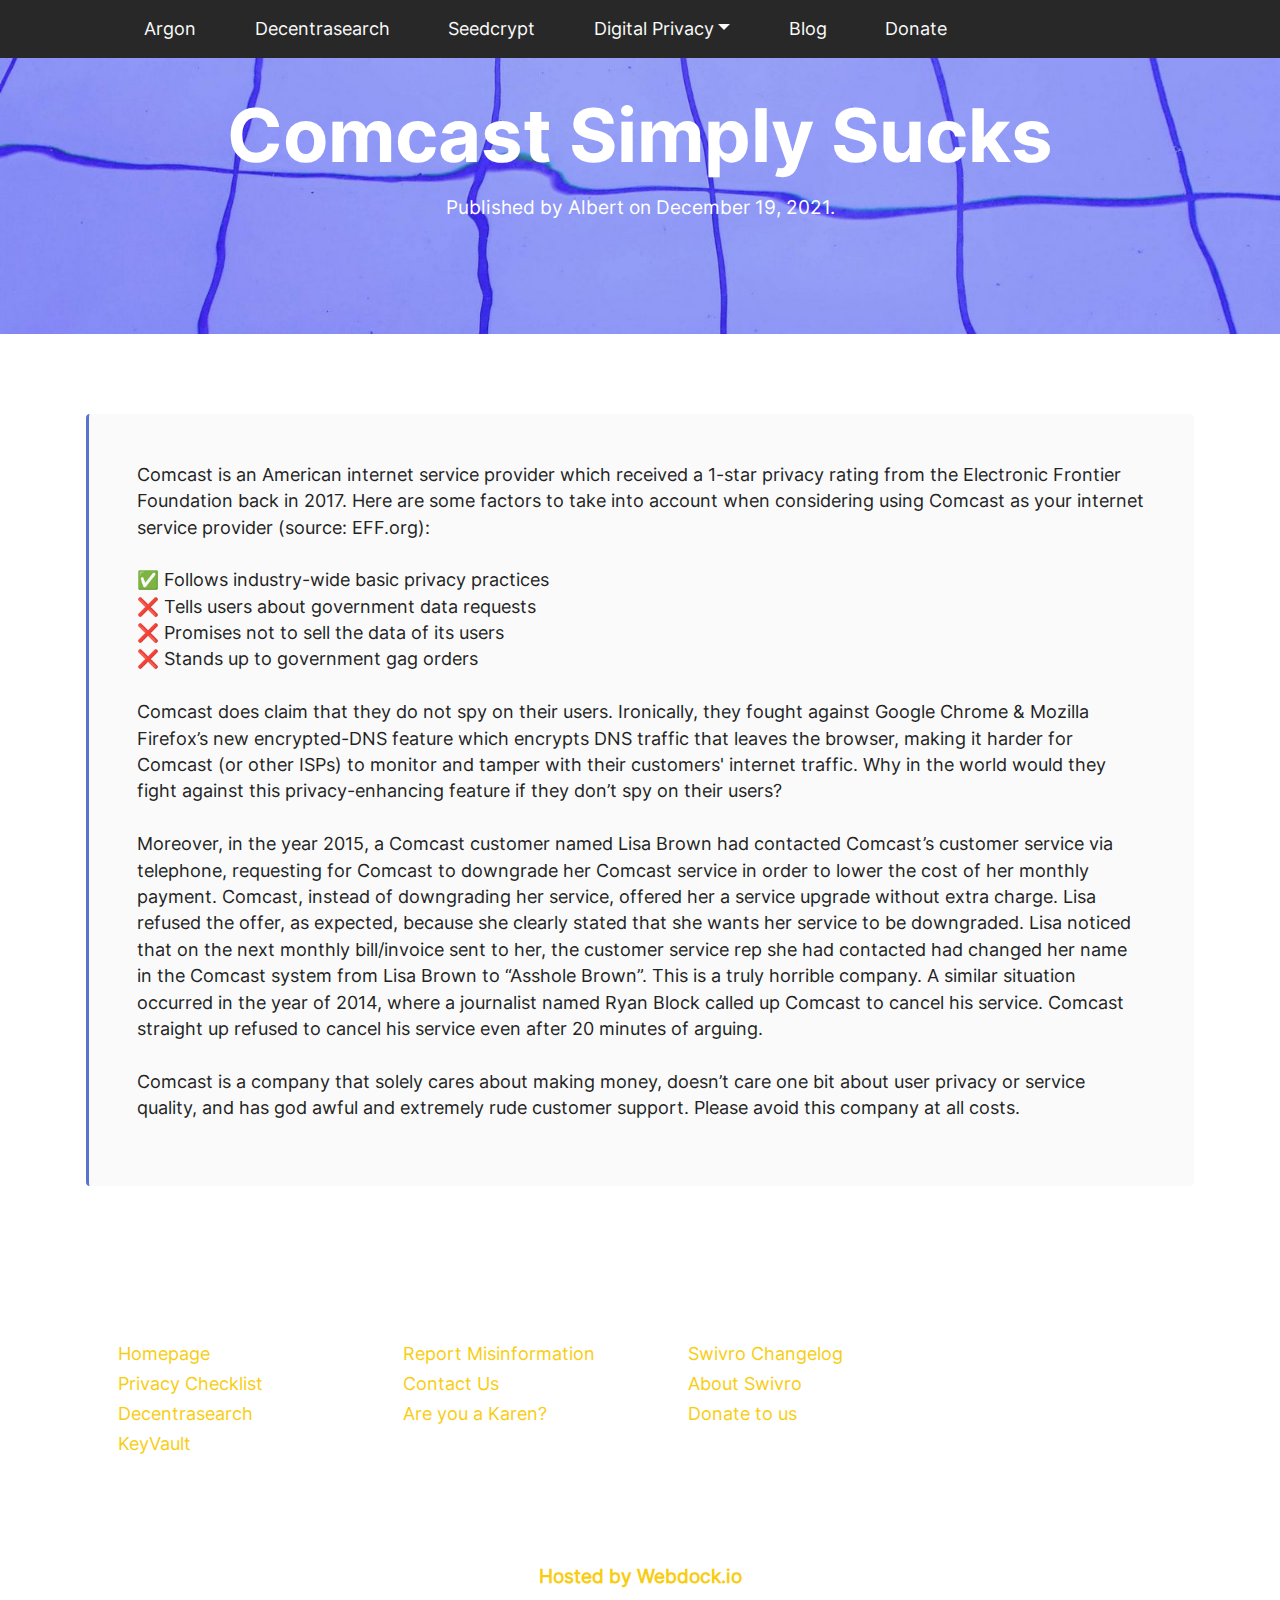
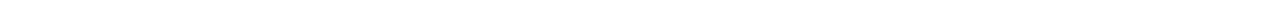
==== commit c8fb9b82: "update navbar" ====
--- a/comcast-simply-sucks.html
+++ b/comcast-simply-sucks.html
@@ -29,7 +29,7 @@
 </head>
 <body>
   
-  <section data-bs-version="5.1" class="menu menu2 cid-sUY2UYRRej" once="menu" id="menu2-ot">
+  <section data-bs-version="5.1" class="menu menu2 cid-sV1kszfgEf" once="menu" id="menu2-p0">
 <!-- extra custom styling that applies to all pages -->
 <style>
 .badge {
@@ -43,6 +43,10 @@
 .fontdefault, .modal-content, ul {
 font-family: Inter-Regular;
 }
+    
+.plan, .card-wrapper {
+border-radius: 10px !important;
+}
 </style>
 <!-- end custom styling - PS, hi! from Swivro! -->
     
@@ -51,7 +55,7 @@
             <div class="navbar-brand">
                 <span class="navbar-logo">
                     <a href="../">
-                        <img src="assets/images/new-project-18-343x91.png" alt="" style="height: 3rem;">
+                        <img src="assets/images/new-project-41-360x96.png" alt="" style="height: 3rem;">
                     </a>
                 </span>
                 
@@ -65,8 +69,8 @@
                 </div>
             </button>
             <div class="collapse navbar-collapse" id="navbarSupportedContent">
-                <ul class="navbar-nav nav-dropdown nav-right" data-app-modern-menu="true"><li class="nav-item"><a class="nav-link link text-black text-primary show display-4" href="https://swivro.net/decentrasearch.html" aria-expanded="false">Decentrasearch</a></li><li class="nav-item"><a class="nav-link link text-black text-primary show display-4" href="https://swivro.net/keyvault.html">KeyVault</a></li><li class="nav-item dropdown"><a class="nav-link link text-black text-primary dropdown-toggle display-4" href="keyvault.html" data-toggle="dropdown-submenu" data-bs-toggle="dropdown" data-bs-auto-close="outside" aria-expanded="false">Digital Privacy</a><div class="dropdown-menu" aria-labelledby="dropdown-undefined"><a class="text-black text-primary show dropdown-item display-4" href="https://swivro.net/privacy-checklist.html"><span class="mbrib-bulleted-list mbr-iconfont mbr-iconfont-btn"></span>Privacy Checklist</a><a class="text-black text-primary show dropdown-item display-4" href="https://swivro.net/privacytools.html"><span class="mbrib-lock mbr-iconfont mbr-iconfont-btn"></span>Privacy Tools</a></div></li><li class="nav-item"><a class="nav-link link text-black text-primary show display-4" href="https://swivro.net/blog.html">Blog</a></li>
-                    <li class="nav-item"><a class="nav-link link text-black text-primary display-4" href="https://swivro.net/donate.html">Donate</a></li></ul>
+                <ul class="navbar-nav nav-dropdown nav-right" data-app-modern-menu="true"><li class="nav-item"><a class="nav-link link show text-white text-primary display-4" href="https://swivro.net/argon.html" aria-expanded="false" target="_blank">Argon</a></li><li class="nav-item"><a class="nav-link link show text-white text-primary display-4" href="https://swivro.net/decentrasearch.html" target="_blank">Decentrasearch</a></li><li class="nav-item"><a class="nav-link link show text-white text-primary display-4" href="https://swivro.net/keyvault.html" target="_blank">Seedcrypt</a></li><li class="nav-item dropdown"><a class="nav-link link dropdown-toggle text-white display-4" href="keyvault.html" data-toggle="dropdown-submenu" data-bs-toggle="dropdown" data-bs-auto-close="outside" aria-expanded="false">Digital Privacy</a><div class="dropdown-menu" aria-labelledby="dropdown-undefined"><a class="show dropdown-item text-white text-primary display-4" href="https://swivro.net/privacy-checklist.html" target="_blank"><span class="mbrib-bulleted-list mbr-iconfont mbr-iconfont-btn"></span>Privacy Checklist</a><a class="show dropdown-item text-white text-primary display-4" href="https://swivro.net/privacytools.html" target="_blank"><span class="mbrib-lock mbr-iconfont mbr-iconfont-btn"></span>Privacy Tools</a></div></li><li class="nav-item"><a class="nav-link link show text-white text-primary display-4" href="https://swivro.net/blog.html" target="_blank">Blog</a></li>
+                    <li class="nav-item"><a class="nav-link link text-white text-primary display-4" href="https://swivro.net/donate.html" target="_blank">Donate</a></li></ul>
                 
                 
             </div>
@@ -78,7 +82,7 @@
 
     
 
-    <div class="mbr-overlay" style="opacity: 0.9; background-color: rgb(90, 114, 208);"></div>
+    
 
     <div class="align-center container">
         <div class="row justify-content-center">
@@ -86,7 +90,7 @@
                 <h1 class="mbr-section-title mbr-fonts-style mbr-white mb-3 display-1"><strong>Comcast Simply Sucks</strong></h1>
                 
                 <p class="mbr-text mbr-white mbr-fonts-style display-7">
-                    Published by Albert Arnaud on December 19, 2021.
+                    Published by Albert on December 19, 2021.
                 </p>
                 
             </div>
@@ -117,7 +121,7 @@
     </div>
 </section>
 
-<section data-bs-version="5.1" class="footer1 cid-sUDSqwumoh" once="footers" id="footer1-sOpMpnOYd4-sOR1GhUL5w-oo">
+<section data-bs-version="5.1" class="footer1 cid-sV1kxAN5PL" once="footers" id="footer1-sOpMpnOYd4-sOR1GhUL5w-p1">
 
     
     
@@ -127,7 +131,7 @@
                 <h5 class="mbr-section-subtitle mbr-fonts-style mb-2 display-7">
                     <strong>Main</strong></h5>
                 <ul class="list mbr-fonts-style display-4">
-                    <li class="mbr-text item-wrap"><a href="https://swivro.net" class="text-white text-primary">Homepage</a></li><li class="mbr-text item-wrap"><a href="https://swivro.net/privacy-checklist.html" class="text-white text-primary">Privacy Checklist</a></li><li class="mbr-text item-wrap"><a href="https://swivro.net/decentrasearch.html" class="text-white text-primary">Decentrasearch</a></li><li class="mbr-text item-wrap"><a href="https://swivro.net/keyvault.html" class="text-white text-primary">KeyVault</a></li>
+                    <li class="mbr-text item-wrap"><a href="https://swivro.net" class="text-warning text-primary" target="_blank">Homepage</a></li><li class="mbr-text item-wrap"><a href="https://swivro.net/privacy-checklist.html" class="text-warning text-primary" target="_blank">Privacy Checklist</a></li><li class="mbr-text item-wrap"><a href="https://swivro.net/decentrasearch.html" class="text-warning text-primary" target="_blank">Decentrasearch</a></li><li class="mbr-text item-wrap"><a href="https://swivro.net/keyvault.html" class="text-warning text-primary" target="_blank">KeyVault</a></li>
                 </ul>
             </div>
             <div class="col-12 col-md-6 col-lg-3">
@@ -135,13 +139,13 @@
                     <strong>Legal</strong></h5>
                 <ul class="list mbr-fonts-style display-4">
 
-                    <li class="mbr-text item-wrap"><a href="mailto:6j8lizy3@anonaddy.me" class="text-white" style="font-size: 1.1rem;">Report Misinformation</a><br></li><li class="mbr-text item-wrap"><a href="mailto:6j8lizy3@anonaddy.me" class="text-white text-primary">Contact Us</a></li><li class="mbr-text item-wrap"><a href="https://swivro.net/are-you-a-karen.html" class="text-white text-primary">Are you a Karen?</a></li>
+                    <li class="mbr-text item-wrap"><a href="mailto:6j8lizy3@anonaddy.me" class="text-warning" style="font-size: 1.1rem;">Report Misinformation</a><br></li><li class="mbr-text item-wrap"><a href="mailto:6j8lizy3@anonaddy.me" class="text-warning">Contact Us</a></li><li class="mbr-text item-wrap"><a href="https://swivro.net/are-you-a-karen.html" class="text-warning text-primary" target="_blank">Are you a Karen?</a></li>
                 </ul>
             </div>
             <div class="col-12 col-md-6 col-lg-3">
                 <h5 class="mbr-section-subtitle mbr-fonts-style mb-2 display-7"><strong>More</strong></h5>
                 <ul class="list mbr-fonts-style display-4">
-                    <li class="mbr-text item-wrap"><a href="https://swivro.net/changelog.html" class="text-white text-primary">Swivro&nbsp;Changelog</a></li><li class="mbr-text item-wrap"><a href="https://swivro.net/about.html" class="text-white text-primary">About&nbsp;Swivro</a></li><li class="mbr-text item-wrap"><a href="https://swivro.net/donate.html" class="text-white text-primary">Donate to us</a></li>
+                    <li class="mbr-text item-wrap"><a href="https://swivro.net/changelog.html" class="text-warning text-primary" target="_blank">Swivro&nbsp;Changelog</a></li><li class="mbr-text item-wrap"><a href="https://swivro.net/about.html" class="text-warning text-primary" target="_blank">About&nbsp;Swivro</a></li><li class="mbr-text item-wrap"><a href="https://swivro.net/donate.html" class="text-warning text-primary" target="_blank">Donate to us</a></li>
                 </ul>
             </div>
             <div class="col-12 col-md-6 col-lg-3">
@@ -153,7 +157,7 @@
                 
             </div>
             <div class="col-12 mt-4">
-                <p class="mbr-text mb-0 mbr-fonts-style copyright align-center display-7"><a href="https://webdock.io" class="text-white text-primary" style="" target="_blank"><strong>Hosted by Webdock.io</strong></a><br>© Copyright 2022 Swivro - All Rights Reserved<br>
+                <p class="mbr-text mb-0 mbr-fonts-style copyright align-center display-7"><strong><a href="https://webdock.io" class="text-warning" style="" target="_blank"><b>Hosted by Webdock.io</b></a><br></strong>© Copyright 2022 Swivro - All Rights Reserved<br>
                 </p>
             </div>
         </div>
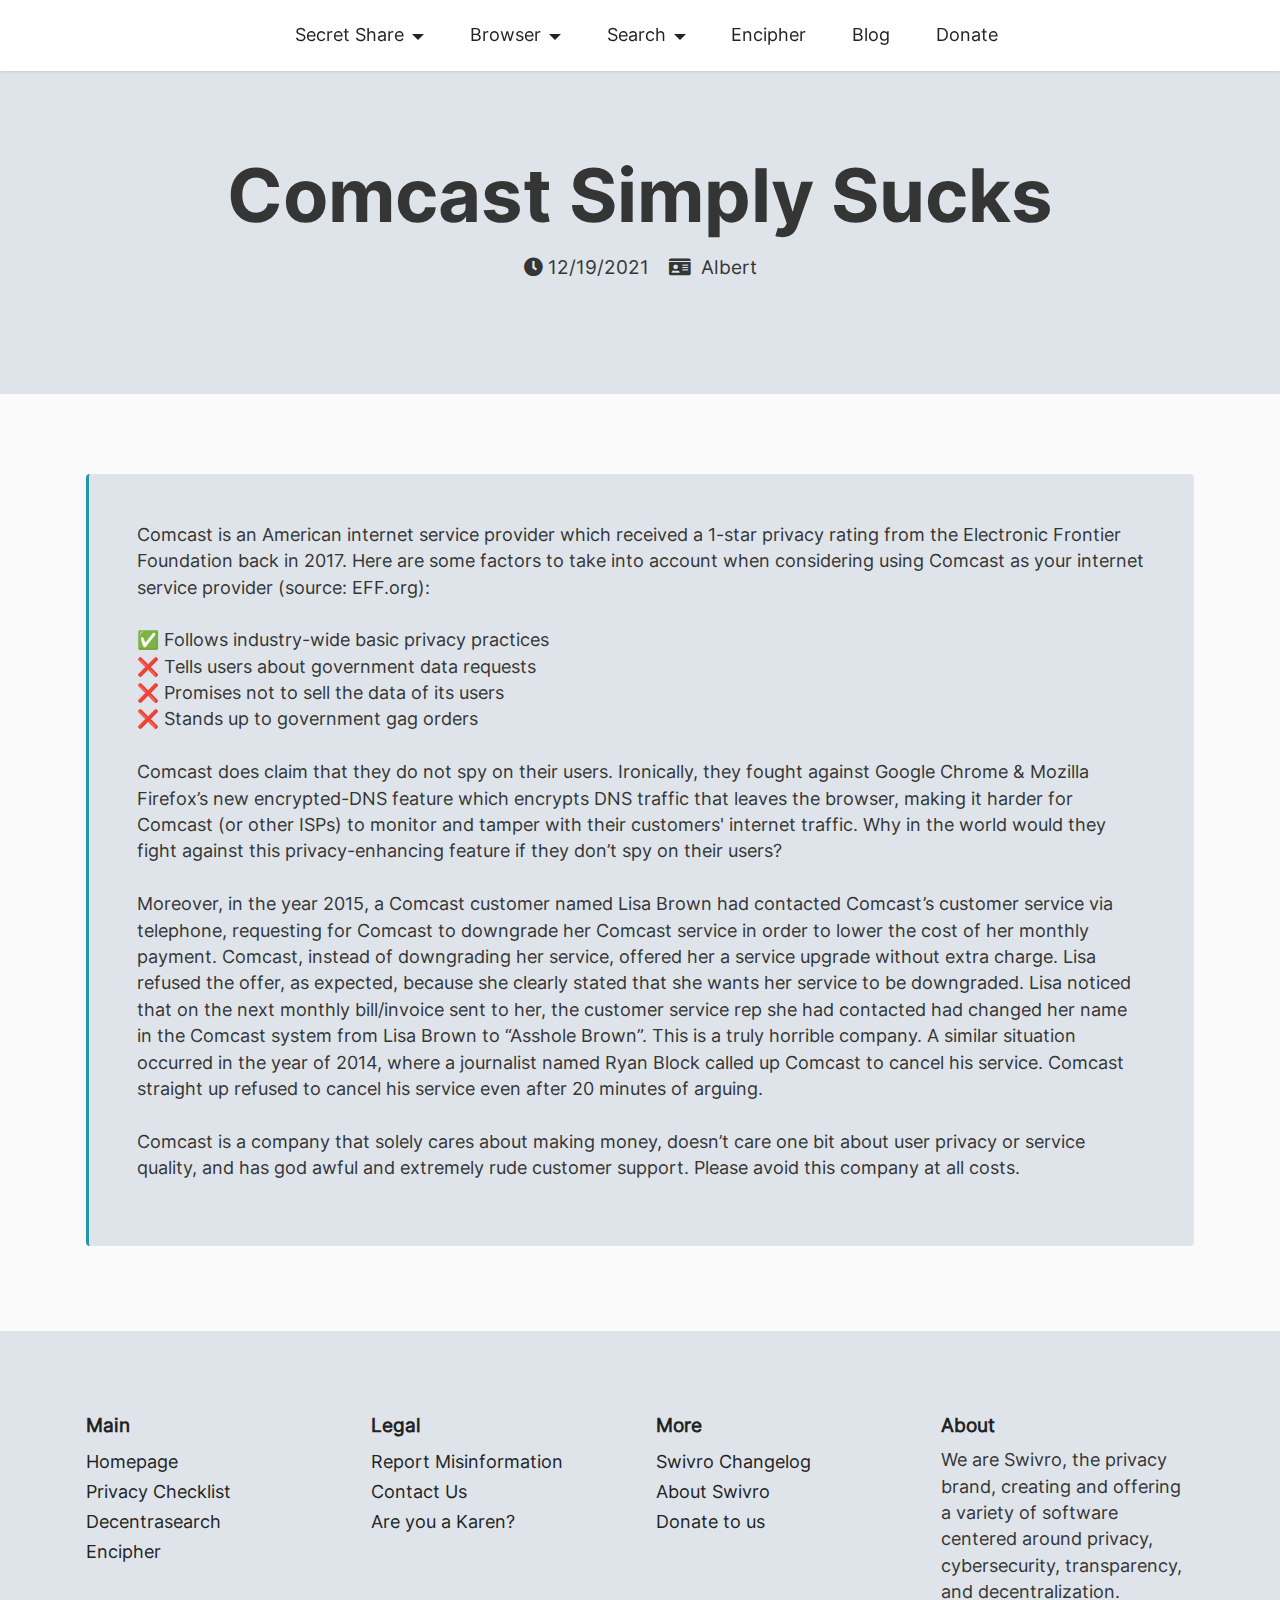
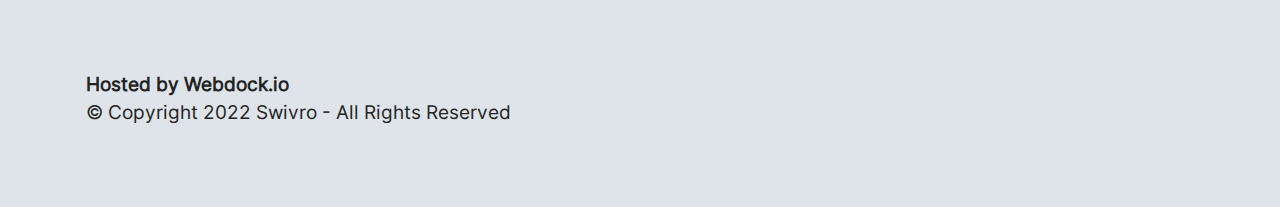
==== commit 7ad442c8: "update navbar" ====
--- a/comcast-simply-sucks.html
+++ b/comcast-simply-sucks.html
@@ -6,7 +6,7 @@
   <meta http-equiv="X-UA-Compatible" content="IE=edge">
   
   <meta name="viewport" content="width=device-width, initial-scale=1, minimum-scale=1">
-  <link rel="shortcut icon" href="assets/images/new-project-19-128x128.png" type="image/x-icon">
+  <link rel="shortcut icon" href="assets/images/lion-14-512-11-1-128x128.png" type="image/x-icon">
   <meta name="description" content="Swivro is an organization focused on online privacy, cybersecurity, and free speech.">
   
   
@@ -29,7 +29,7 @@
 </head>
 <body>
   
-  <section data-bs-version="5.1" class="menu menu2 cid-sV1kszfgEf" once="menu" id="menu2-p0">
+  <section data-bs-version="5.1" class="menu menu2 cid-sWwkoJZz07" once="menu" id="menu2-pb">
 <!-- extra custom styling that applies to all pages -->
 <style>
 .badge {
@@ -47,15 +47,38 @@
 .plan, .card-wrapper {
 border-radius: 10px !important;
 }
+.dstab, .uctab, .card-wrapper, .item-wrapper {
+border-radius: 20px !important;
+}
+.btn {
+border-radius: 12px !important;
+}
+.btn-primary {
+background-image: linear-gradient(100deg, #2d9ab3, #34b5b2) !important;
+border: none !important;
+}
+.btn-primary:hover {
+opacity: 0.9;
+}
+.gradient {
+  background-image: linear-gradient(42deg, #3880e3, #33f091) !important;
+  background-size: 100% !important;
+  -webkit-background-clip: text;
+  -moz-background-clip: text;
+  -webkit-text-fill-color: transparent;
+  -moz-text-fill-color: transparent;
+  font-weight: bold;
+}
+    
 </style>
 <!-- end custom styling - PS, hi! from Swivro! -->
     
-    <nav class="navbar navbar-dropdown navbar-expand-lg">
+    <nav class="navbar navbar-dropdown navbar-fixed-top navbar-expand-lg">
         <div class="container">
             <div class="navbar-brand">
                 <span class="navbar-logo">
-                    <a href="../">
-                        <img src="assets/images/new-project-41-360x96.png" alt="" style="height: 3rem;">
+                    <a href="https://swivro.net/">
+                        <img src="assets/images/new-project-100-346x92.png" alt="" style="height: 3rem;">
                     </a>
                 </span>
                 
@@ -69,8 +92,8 @@
                 </div>
             </button>
             <div class="collapse navbar-collapse" id="navbarSupportedContent">
-                <ul class="navbar-nav nav-dropdown nav-right" data-app-modern-menu="true"><li class="nav-item"><a class="nav-link link show text-white text-primary display-4" href="https://swivro.net/argon.html" aria-expanded="false" target="_blank">Argon</a></li><li class="nav-item"><a class="nav-link link show text-white text-primary display-4" href="https://swivro.net/decentrasearch.html" target="_blank">Decentrasearch</a></li><li class="nav-item"><a class="nav-link link show text-white text-primary display-4" href="https://swivro.net/keyvault.html" target="_blank">Seedcrypt</a></li><li class="nav-item dropdown"><a class="nav-link link dropdown-toggle text-white display-4" href="keyvault.html" data-toggle="dropdown-submenu" data-bs-toggle="dropdown" data-bs-auto-close="outside" aria-expanded="false">Digital Privacy</a><div class="dropdown-menu" aria-labelledby="dropdown-undefined"><a class="show dropdown-item text-white text-primary display-4" href="https://swivro.net/privacy-checklist.html" target="_blank"><span class="mbrib-bulleted-list mbr-iconfont mbr-iconfont-btn"></span>Privacy Checklist</a><a class="show dropdown-item text-white text-primary display-4" href="https://swivro.net/privacytools.html" target="_blank"><span class="mbrib-lock mbr-iconfont mbr-iconfont-btn"></span>Privacy Tools</a></div></li><li class="nav-item"><a class="nav-link link show text-white text-primary display-4" href="https://swivro.net/blog.html" target="_blank">Blog</a></li>
-                    <li class="nav-item"><a class="nav-link link text-white text-primary display-4" href="https://swivro.net/donate.html" target="_blank">Donate</a></li></ul>
+                <ul class="navbar-nav nav-dropdown nav-right" data-app-modern-menu="true"><li class="nav-item dropdown"><a class="nav-link link text-black text-primary dropdown-toggle display-4" href="secret-share.html" aria-expanded="false" data-toggle="dropdown-submenu" data-bs-toggle="dropdown" data-bs-auto-close="outside">Secret Share</a><div class="dropdown-menu" aria-labelledby="dropdown-undefined"><a class="show text-black text-primary dropdown-item display-4" href="https://swivro.net/secret-share.html"><span class="mbrib-menu mbr-iconfont mbr-iconfont-btn"></span>Product Overview</a><a class="show text-black text-primary dropdown-item display-4" href="https://bin.swivro.net" target="_blank"><span class="mbrib-share mbr-iconfont mbr-iconfont-btn"></span>Share Secrets</a></div></li><li class="nav-item dropdown"><a class="nav-link link text-black text-primary dropdown-toggle show display-4" href="browser.html" data-toggle="dropdown-submenu" data-bs-toggle="dropdown" data-bs-auto-close="outside" aria-expanded="true">Browser</a><div class="dropdown-menu show" aria-labelledby="dropdown-undefined" data-bs-popper="none"><a class="show text-black text-primary dropdown-item display-4" href="https://swivro.net/browser.html"><span class="mbrib-menu mbr-iconfont mbr-iconfont-btn"></span>Product Overview</a><a class="show text-black text-primary dropdown-item display-4" href="https://github.com/Swivro/browser-desktop/releases" target="_blank"><span class="mbrib-download mbr-iconfont mbr-iconfont-btn"></span>Latest Releases</a></div></li><li class="nav-item dropdown"><a class="nav-link link text-black dropdown-toggle display-4" href="decentrasearch.html" data-toggle="dropdown-submenu" data-bs-toggle="dropdown" data-bs-auto-close="outside" aria-expanded="false">Search</a><div class="dropdown-menu" aria-labelledby="dropdown-undefined"><a class="show text-black dropdown-item text-primary display-4" href="search.html"><span class="mbrib-menu mbr-iconfont mbr-iconfont-btn"></span>Product Overview</a><a class="show text-black dropdown-item text-primary display-4" href="https://search.swivro.net" target="_blank"><span class="mbrib-search mbr-iconfont mbr-iconfont-btn"></span>Search Now</a></div></li><li class="nav-item"><a class="nav-link link show text-black text-primary display-4" href="https://swivro.net/encipher.html">Encipher</a></li><li class="nav-item"><a class="nav-link link show text-black text-primary display-4" href="https://swivro.net/blog.html">Blog</a></li>
+                    <li class="nav-item"><a class="nav-link link text-black text-primary display-4" href="https://swivro.net/donate.html">Donate</a></li></ul>
                 
                 
             </div>
@@ -87,11 +110,10 @@
     <div class="align-center container">
         <div class="row justify-content-center">
             <div class="col-12 col-lg-10">
-                <h1 class="mbr-section-title mbr-fonts-style mbr-white mb-3 display-1"><strong>Comcast Simply Sucks</strong></h1>
+                <h1 class="mbr-section-title mbr-fonts-style mbr-white mb-3 display-1">Comcast Simply Sucks</h1>
                 
                 <p class="mbr-text mbr-white mbr-fonts-style display-7">
-                    Published by Albert on December 19, 2021.
-                </p>
+                    <i class="fas fa-clock"></i>&nbsp;12/19/2021&nbsp; &nbsp;&nbsp;<i class="fas fa-id-card"></i>&nbsp; Albert</p>
                 
             </div>
         </div>
@@ -121,7 +143,7 @@
     </div>
 </section>
 
-<section data-bs-version="5.1" class="footer1 cid-sV1kxAN5PL" once="footers" id="footer1-sOpMpnOYd4-sOR1GhUL5w-p1">
+<section data-bs-version="5.1" class="footer1 cid-sWeYjFC4t0" once="footers" id="footer1-sOpMpnOYd4-sOR1GhUL5w-p9">
 
     
     
@@ -131,7 +153,7 @@
                 <h5 class="mbr-section-subtitle mbr-fonts-style mb-2 display-7">
                     <strong>Main</strong></h5>
                 <ul class="list mbr-fonts-style display-4">
-                    <li class="mbr-text item-wrap"><a href="https://swivro.net" class="text-warning text-primary" target="_blank">Homepage</a></li><li class="mbr-text item-wrap"><a href="https://swivro.net/privacy-checklist.html" class="text-warning text-primary" target="_blank">Privacy Checklist</a></li><li class="mbr-text item-wrap"><a href="https://swivro.net/decentrasearch.html" class="text-warning text-primary" target="_blank">Decentrasearch</a></li><li class="mbr-text item-wrap"><a href="https://swivro.net/keyvault.html" class="text-warning text-primary" target="_blank">KeyVault</a></li>
+                    <li class="mbr-text item-wrap"><a href="https://swivro.net/" class="text-black text-primary">Homepage</a></li><li class="mbr-text item-wrap"><a href="https://swivro.net/privacy-checklist.html" class="text-black text-primary">Privacy Checklist</a></li><li class="mbr-text item-wrap"><a href="https://swivro.net/decentrasearch.html" class="text-black text-primary">Decentrasearch</a></li><li class="mbr-text item-wrap"><a href="https://swivro.net/encipher.html" class="text-black">Encipher</a></li>
                 </ul>
             </div>
             <div class="col-12 col-md-6 col-lg-3">
@@ -139,25 +161,25 @@
                     <strong>Legal</strong></h5>
                 <ul class="list mbr-fonts-style display-4">
 
-                    <li class="mbr-text item-wrap"><a href="mailto:6j8lizy3@anonaddy.me" class="text-warning" style="font-size: 1.1rem;">Report Misinformation</a><br></li><li class="mbr-text item-wrap"><a href="mailto:6j8lizy3@anonaddy.me" class="text-warning">Contact Us</a></li><li class="mbr-text item-wrap"><a href="https://swivro.net/are-you-a-karen.html" class="text-warning text-primary" target="_blank">Are you a Karen?</a></li>
+                    <li class="mbr-text item-wrap"><a href="mailto:6j8lizy3@anonaddy.me" class="text-black" style="font-size: 1.1rem;">Report Misinformation</a><br></li><li class="mbr-text item-wrap"><a href="mailto:6j8lizy3@anonaddy.me" class="text-black">Contact Us</a></li><li class="mbr-text item-wrap"><a href="https://swivro.net/are-you-a-karen.html" class="text-black text-primary">Are you a Karen?</a></li>
                 </ul>
             </div>
             <div class="col-12 col-md-6 col-lg-3">
                 <h5 class="mbr-section-subtitle mbr-fonts-style mb-2 display-7"><strong>More</strong></h5>
                 <ul class="list mbr-fonts-style display-4">
-                    <li class="mbr-text item-wrap"><a href="https://swivro.net/changelog.html" class="text-warning text-primary" target="_blank">Swivro&nbsp;Changelog</a></li><li class="mbr-text item-wrap"><a href="https://swivro.net/about.html" class="text-warning text-primary" target="_blank">About&nbsp;Swivro</a></li><li class="mbr-text item-wrap"><a href="https://swivro.net/donate.html" class="text-warning text-primary" target="_blank">Donate to us</a></li>
+                    <li class="mbr-text item-wrap"><a href="https://swivro.net/changelog.html" class="text-black text-primary">Swivro&nbsp;Changelog</a></li><li class="mbr-text item-wrap"><a href="https://swivro.net/about.html" class="text-black text-primary">About&nbsp;Swivro</a></li><li class="mbr-text item-wrap"><a href="https://swivro.net/donate.html" class="text-black text-primary">Donate to us</a></li>
                 </ul>
             </div>
             <div class="col-12 col-md-6 col-lg-3">
                 <h5 class="mbr-section-subtitle mbr-fonts-style mb-2 display-7">
                     <strong>About</strong>
                 </h5>
-                <p class="mbr-text mbr-fonts-style mb-4 display-4">Swivro is an organization focused on transparency, cybersecurity, and online privacy. We do our best to help you restore &amp; retain your online privacy.<br></p>
+                <p class="mbr-text mbr-fonts-style mb-4 display-4">We are Swivro, the privacy brand, creating and offering a variety of software centered around privacy, cybersecurity, transparency, and decentralization.<br></p>
                 
                 
             </div>
             <div class="col-12 mt-4">
-                <p class="mbr-text mb-0 mbr-fonts-style copyright align-center display-7"><strong><a href="https://webdock.io" class="text-warning" style="" target="_blank"><b>Hosted by Webdock.io</b></a><br></strong>© Copyright 2022 Swivro - All Rights Reserved<br>
+                <p class="mbr-text mb-0 mbr-fonts-style copyright align-center display-7"><a href="https://webdock.io" class="text-black" style="" target="_blank"><strong>Hosted by Webdock.io</strong></a><br>© Copyright 2022 Swivro - All Rights Reserved<br>
                 </p>
             </div>
         </div>
--- a/assets/mobirise/css/mbr-additional.css
+++ b/assets/mobirise/css/mbr-additional.css
@@ -99,7 +99,7 @@
   border-radius: 4px;
 }
 .bg-primary {
-  background-color: #5a72d0 !important;
+  background-color: #2299aa !important;
 }
 .bg-success {
   background-color: #00ca2e !important;
@@ -108,15 +108,15 @@
   background-color: #123d6a !important;
 }
 .bg-warning {
-  background-color: #f8cd10 !important;
+  background-color: #bbbbbb !important;
 }
 .bg-danger {
   background-color: #ff3b4d !important;
 }
 .btn-primary,
 .btn-primary:active {
-  background-color: #5a72d0 !important;
-  border-color: #5a72d0 !important;
+  background-color: #2299aa !important;
+  border-color: #2299aa !important;
   color: #ffffff !important;
   box-shadow: 0 2px 2px 0 rgba(0, 0, 0, 0.2);
 }
@@ -125,15 +125,15 @@
 .btn-primary.focus,
 .btn-primary.active {
   color: #ffffff !important;
-  background-color: #2f47a4 !important;
-  border-color: #2f47a4 !important;
+  background-color: #145862 !important;
+  border-color: #145862 !important;
   box-shadow: 0 2px 5px 0 rgba(0, 0, 0, 0.2);
 }
 .btn-primary.disabled,
 .btn-primary:disabled {
   color: #ffffff !important;
-  background-color: #2f47a4 !important;
-  border-color: #2f47a4 !important;
+  background-color: #145862 !important;
+  border-color: #145862 !important;
 }
 .btn-secondary,
 .btn-secondary:active {
@@ -203,9 +203,9 @@
 }
 .btn-warning,
 .btn-warning:active {
-  background-color: #f8cd10 !important;
-  border-color: #f8cd10 !important;
-  color: #090700 !important;
+  background-color: #bbbbbb !important;
+  border-color: #bbbbbb !important;
+  color: #ffffff !important;
   box-shadow: 0 2px 2px 0 rgba(0, 0, 0, 0.2);
 }
 .btn-warning:hover,
@@ -213,15 +213,15 @@
 .btn-warning.focus,
 .btn-warning.active {
   color: #ffffff !important;
-  background-color: #ac8d05 !important;
-  border-color: #ac8d05 !important;
+  background-color: #909090 !important;
+  border-color: #909090 !important;
   box-shadow: 0 2px 5px 0 rgba(0, 0, 0, 0.2);
 }
 .btn-warning.disabled,
 .btn-warning:disabled {
-  color: #090700 !important;
-  background-color: #ac8d05 !important;
-  border-color: #ac8d05 !important;
+  color: #ffffff !important;
+  background-color: #909090 !important;
+  border-color: #909090 !important;
 }
 .btn-danger,
 .btn-danger:active {
@@ -292,23 +292,23 @@
 .btn-primary-outline,
 .btn-primary-outline:active {
   background-color: transparent !important;
-  border-color: #5a72d0;
-  color: #5a72d0;
+  border-color: #2299aa;
+  color: #2299aa;
 }
 .btn-primary-outline:hover,
 .btn-primary-outline:focus,
 .btn-primary-outline.focus,
 .btn-primary-outline.active {
-  color: #2f47a4 !important;
+  color: #145862 !important;
   background-color: transparent!important;
-  border-color: #2f47a4 !important;
+  border-color: #145862 !important;
   box-shadow: none!important;
 }
 .btn-primary-outline.disabled,
 .btn-primary-outline:disabled {
   color: #ffffff !important;
-  background-color: #5a72d0 !important;
-  border-color: #5a72d0 !important;
+  background-color: #2299aa !important;
+  border-color: #2299aa !important;
 }
 .btn-secondary-outline,
 .btn-secondary-outline:active {
@@ -376,23 +376,23 @@
 .btn-warning-outline,
 .btn-warning-outline:active {
   background-color: transparent !important;
-  border-color: #f8cd10;
-  color: #f8cd10;
+  border-color: #bbbbbb;
+  color: #bbbbbb;
 }
 .btn-warning-outline:hover,
 .btn-warning-outline:focus,
 .btn-warning-outline.focus,
 .btn-warning-outline.active {
-  color: #ac8d05 !important;
+  color: #909090 !important;
   background-color: transparent!important;
-  border-color: #ac8d05 !important;
+  border-color: #909090 !important;
   box-shadow: none!important;
 }
 .btn-warning-outline.disabled,
 .btn-warning-outline:disabled {
-  color: #090700 !important;
-  background-color: #f8cd10 !important;
-  border-color: #f8cd10 !important;
+  color: #ffffff !important;
+  background-color: #bbbbbb !important;
+  border-color: #bbbbbb !important;
 }
 .btn-danger-outline,
 .btn-danger-outline:active {
@@ -458,7 +458,7 @@
   border-color: #fafafa !important;
 }
 .text-primary {
-  color: #5a72d0 !important;
+  color: #2299aa !important;
 }
 .text-secondary {
   color: #5a72d0 !important;
@@ -470,7 +470,7 @@
   color: #123d6a !important;
 }
 .text-warning {
-  color: #f8cd10 !important;
+  color: #bbbbbb !important;
 }
 .text-danger {
   color: #ff3b4d !important;
@@ -484,7 +484,7 @@
 a.text-primary:hover,
 a.text-primary:focus,
 a.text-primary.active {
-  color: #2b4299 !important;
+  color: #114c55 !important;
 }
 a.text-secondary:hover,
 a.text-secondary:focus,
@@ -504,7 +504,7 @@
 a.text-warning:hover,
 a.text-warning:focus,
 a.text-warning.active {
-  color: #9d8105 !important;
+  color: #888888 !important;
 }
 a.text-danger:hover,
 a.text-danger:focus,
@@ -535,7 +535,7 @@
   background-position: 0px 1.2em;
 }
 .nav-tabs .nav-link.active {
-  color: #5a72d0;
+  color: #2299aa;
 }
 .nav-tabs .nav-link:not(.active) {
   color: #232323;
@@ -547,14 +547,14 @@
   background-color: #123d6a;
 }
 .alert-warning {
-  background-color: #f8cd10;
+  background-color: #bbbbbb;
 }
 .alert-danger {
   background-color: #ff3b4d;
 }
 .mbr-gallery-filter li.active .btn {
-  background-color: #5a72d0;
-  border-color: #5a72d0;
+  background-color: #2299aa;
+  border-color: #2299aa;
   color: #ffffff;
 }
 .mbr-gallery-filter li.active .btn:focus {
@@ -562,11 +562,11 @@
 }
 a,
 a:hover {
-  color: #5a72d0;
+  color: #2299aa;
 }
 .mbr-plan-header.bg-primary .mbr-plan-subtitle,
 .mbr-plan-header.bg-primary .mbr-plan-price-desc {
-  color: #f9fafd;
+  color: #6ad2e1;
 }
 .mbr-plan-header.bg-success .mbr-plan-subtitle,
 .mbr-plan-header.bg-success .mbr-plan-price-desc {
@@ -578,7 +578,7 @@
 }
 .mbr-plan-header.bg-warning .mbr-plan-subtitle,
 .mbr-plan-header.bg-warning .mbr-plan-price-desc {
-  color: #fef6d6;
+  color: #fbfbfb;
 }
 .mbr-plan-header.bg-danger .mbr-plan-subtitle,
 .mbr-plan-header.bg-danger .mbr-plan-price-desc {
@@ -600,7 +600,7 @@
 .form-control:hover,
 .form-control:focus {
   box-shadow: rgba(0, 0, 0, 0.07) 0px 1px 1px 0px, rgba(0, 0, 0, 0.07) 0px 1px 3px 0px, rgba(0, 0, 0, 0.03) 0px 0px 0px 1px;
-  border-color: #5a72d0 !important;
+  border-color: #2299aa !important;
 }
 .form-control:-webkit-input-placeholder {
   font-family: 'Inter-Regular';
@@ -612,19 +612,19 @@
   font-size: 1.375rem;
 }
 blockquote {
-  border-color: #5a72d0;
+  border-color: #2299aa;
 }
 /* Forms */
 .jq-selectbox li:hover,
 .jq-selectbox li.selected {
-  background-color: #5a72d0;
+  background-color: #2299aa;
   color: #ffffff;
 }
 .jq-number__spin {
   transition: 0.25s ease;
 }
 .jq-number__spin:hover {
-  border-color: #5a72d0;
+  border-color: #2299aa;
 }
 .jq-selectbox .jq-selectbox__trigger-arrow,
 .jq-number__spin.minus:after,
@@ -636,14 +636,14 @@
 .jq-selectbox:hover .jq-selectbox__trigger-arrow,
 .jq-number__spin.minus:hover:after,
 .jq-number__spin.plus:hover:after {
-  border-top-color: #5a72d0;
-  border-bottom-color: #5a72d0;
+  border-top-color: #2299aa;
+  border-bottom-color: #2299aa;
 }
 .xdsoft_datetimepicker .xdsoft_calendar td.xdsoft_default,
 .xdsoft_datetimepicker .xdsoft_calendar td.xdsoft_current,
 .xdsoft_datetimepicker .xdsoft_timepicker .xdsoft_time_box > div > div.xdsoft_current {
   color: #ffffff !important;
-  background-color: #5a72d0 !important;
+  background-color: #2299aa !important;
   box-shadow: none !important;
 }
 .xdsoft_datetimepicker .xdsoft_calendar td:hover,
@@ -674,7 +674,7 @@
   top: 50%;
   left: 50%;
   transform: translateX(-50%) translateY(-50%);
-  background-image: url("data:image/svg+xml;charset=UTF-8,%3csvg width='32' height='32' viewBox='0 0 64 64' xmlns='http://www.w3.org/2000/svg' stroke='%235a72d0' %3e%3cg fill='none' fill-rule='evenodd'%3e%3cg transform='translate(16 16)' stroke-width='2'%3e%3ccircle stroke-opacity='.5' cx='16' cy='16' r='16'/%3e%3cpath d='M32 16c0-9.94-8.06-16-16-16'%3e%3canimateTransform attributeName='transform' type='rotate' from='0 16 16' to='360 16 16' dur='1s' repeatCount='indefinite'/%3e%3c/path%3e%3c/g%3e%3c/g%3e%3c/svg%3e");
+  background-image: url("data:image/svg+xml;charset=UTF-8,%3csvg width='32' height='32' viewBox='0 0 64 64' xmlns='http://www.w3.org/2000/svg' stroke='%232299aa' %3e%3cg fill='none' fill-rule='evenodd'%3e%3cg transform='translate(16 16)' stroke-width='2'%3e%3ccircle stroke-opacity='.5' cx='16' cy='16' r='16'/%3e%3cpath d='M32 16c0-9.94-8.06-16-16-16'%3e%3canimateTransform attributeName='transform' type='rotate' from='0 16 16' to='360 16 16' dur='1s' repeatCount='indefinite'/%3e%3c/path%3e%3c/g%3e%3c/g%3e%3c/svg%3e");
 }
 section.lazy-placeholder:after {
   opacity: 0.5;
@@ -688,18 +688,21 @@
 .cid-sUs9cX2Tf5 {
   padding-top: 5rem;
   padding-bottom: 5rem;
-  background-color: #ffffff;
-}
-.cid-sUDSqwumoh {
+  background-color: #232323;
+}
+.cid-sUs9cX2Tf5 .mbr-section-title {
+  color: #fafafa;
+}
+.cid-sWeYjFC4t0 {
   padding-top: 5rem;
   padding-bottom: 5rem;
-  background-color: #5a72d0;
-}
-.cid-sUDSqwumoh .social-row {
+  background-color: #dee4ea;
+}
+.cid-sWeYjFC4t0 .social-row {
   display: flex;
   flex-wrap: wrap;
 }
-.cid-sUDSqwumoh .soc-item {
+.cid-sWeYjFC4t0 .soc-item {
   display: flex;
   align-items: center;
   justify-content: center;
@@ -712,43 +715,56 @@
   width: 2.5rem;
 }
 @media (max-width: 767px) {
-  .cid-sUDSqwumoh .row {
+  .cid-sWeYjFC4t0 .row {
     text-align: center;
   }
-  .cid-sUDSqwumoh .social-row {
+  .cid-sWeYjFC4t0 .social-row {
     justify-content: center;
   }
 }
-.cid-sUDSqwumoh .list {
+.cid-sWeYjFC4t0 .list {
   list-style: none;
   padding-left: 0;
   color: #fafafa;
   text-align: left;
 }
 @media (max-width: 991px) {
-  .cid-sUDSqwumoh .list {
+  .cid-sWeYjFC4t0 .list {
     margin-bottom: 2rem;
   }
 }
 @media (min-width: 992px) {
-  .cid-sUDSqwumoh .list {
+  .cid-sWeYjFC4t0 .list {
     margin-bottom: 0rem;
   }
 }
-.cid-sUDSqwumoh .mbr-text {
-  color: #fafafa;
+.cid-sWeYjFC4t0 .mbr-text {
+  color: #353535;
   text-align: left;
 }
-.cid-sUDSqwumoh .mbr-iconfont {
+.cid-sWeYjFC4t0 .mbr-iconfont {
   color: black;
 }
-.cid-sUDSqwumoh .mbr-section-subtitle {
+.cid-sWeYjFC4t0 .mbr-section-subtitle {
   text-align: left;
-}
-.cid-sUY2UYRRej .navbar-dropdown {
-  position: relative !important;
-}
-.cid-sUY2UYRRej .dropdown-item:before {
+  color: #232323;
+}
+.cid-sWeYjFC4t0 H5 {
+  color: #232323;
+}
+.cid-sWeYjFC4t0 .copyright {
+  color: #232323;
+}
+.cid-sWwkoJZz07 {
+  z-index: 1000;
+  width: 100%;
+  position: relative;
+  min-height: 60px;
+}
+.cid-sWwkoJZz07 nav.navbar {
+  position: fixed;
+}
+.cid-sWwkoJZz07 .dropdown-item:before {
   font-family: Moririse2 !important;
   content: "\e966";
   display: inline-block;
@@ -765,129 +781,129 @@
   transform: scale(0, 1);
   transition: all 0.25s ease-in-out;
 }
-.cid-sUY2UYRRej .dropdown-menu {
+.cid-sWwkoJZz07 .dropdown-menu {
   padding: 0;
   border-radius: 4px;
   box-shadow: 0 1px 3px 0 rgba(0, 0, 0, 0.1);
 }
-.cid-sUY2UYRRej .dropdown-item {
+.cid-sWwkoJZz07 .dropdown-item {
   border-bottom: 1px solid #e6e6e6;
 }
-.cid-sUY2UYRRej .dropdown-item:hover,
-.cid-sUY2UYRRej .dropdown-item:focus {
-  background: #4f64b5 !important;
+.cid-sWwkoJZz07 .dropdown-item:hover,
+.cid-sWwkoJZz07 .dropdown-item:focus {
+  background: #2299aa !important;
   color: white !important;
 }
-.cid-sUY2UYRRej .dropdown-item:hover span {
+.cid-sWwkoJZz07 .dropdown-item:hover span {
   color: white;
 }
-.cid-sUY2UYRRej .dropdown-item:first-child {
+.cid-sWwkoJZz07 .dropdown-item:first-child {
   border-top-left-radius: 4px;
   border-top-right-radius: 4px;
 }
-.cid-sUY2UYRRej .dropdown-item:last-child {
+.cid-sWwkoJZz07 .dropdown-item:last-child {
   border-bottom: none;
   border-bottom-left-radius: 4px;
   border-bottom-right-radius: 4px;
 }
-.cid-sUY2UYRRej .nav-dropdown .link {
+.cid-sWwkoJZz07 .nav-dropdown .link {
   padding: 0 0.3em !important;
   margin: 0.667em 1em !important;
 }
-.cid-sUY2UYRRej .nav-dropdown .link.dropdown-toggle::after {
+.cid-sWwkoJZz07 .nav-dropdown .link.dropdown-toggle::after {
   margin-left: 0.5rem;
   margin-top: 0.2rem;
 }
-.cid-sUY2UYRRej .nav-link {
+.cid-sWwkoJZz07 .nav-link {
   position: relative;
 }
-.cid-sUY2UYRRej .container {
+.cid-sWwkoJZz07 .container {
   display: flex;
   margin: auto;
 }
 @media (min-width: 992px) {
-  .cid-sUY2UYRRej .container {
+  .cid-sWwkoJZz07 .container {
     flex-wrap: nowrap;
   }
 }
-.cid-sUY2UYRRej .iconfont-wrapper {
+.cid-sWwkoJZz07 .iconfont-wrapper {
   color: #000000 !important;
   font-size: 1.5rem;
   padding-right: 0.5rem;
 }
-.cid-sUY2UYRRej .dropdown-menu,
-.cid-sUY2UYRRej .navbar.opened {
+.cid-sWwkoJZz07 .dropdown-menu,
+.cid-sWwkoJZz07 .navbar.opened {
   background: #ffffff !important;
 }
-.cid-sUY2UYRRej .nav-item:focus,
-.cid-sUY2UYRRej .nav-link:focus {
+.cid-sWwkoJZz07 .nav-item:focus,
+.cid-sWwkoJZz07 .nav-link:focus {
   outline: none;
 }
-.cid-sUY2UYRRej .dropdown .dropdown-menu .dropdown-item {
+.cid-sWwkoJZz07 .dropdown .dropdown-menu .dropdown-item {
   width: auto;
   transition: all 0.25s ease-in-out;
 }
-.cid-sUY2UYRRej .dropdown .dropdown-menu .dropdown-item::after {
+.cid-sWwkoJZz07 .dropdown .dropdown-menu .dropdown-item::after {
   right: 0.5rem;
 }
-.cid-sUY2UYRRej .dropdown .dropdown-menu .dropdown-item .mbr-iconfont {
+.cid-sWwkoJZz07 .dropdown .dropdown-menu .dropdown-item .mbr-iconfont {
   margin-right: 0.5rem;
   vertical-align: sub;
 }
-.cid-sUY2UYRRej .dropdown .dropdown-menu .dropdown-item .mbr-iconfont:before {
+.cid-sWwkoJZz07 .dropdown .dropdown-menu .dropdown-item .mbr-iconfont:before {
   display: inline-block;
   transform: scale(1, 1);
   transition: all 0.25s ease-in-out;
 }
-.cid-sUY2UYRRej .collapsed .dropdown-menu .dropdown-item:before {
+.cid-sWwkoJZz07 .collapsed .dropdown-menu .dropdown-item:before {
   display: none;
 }
-.cid-sUY2UYRRej .collapsed .dropdown .dropdown-menu .dropdown-item {
+.cid-sWwkoJZz07 .collapsed .dropdown .dropdown-menu .dropdown-item {
   padding: 0.235em 1.5em 0.235em 1.5em !important;
   transition: none;
   margin: 0 !important;
 }
-.cid-sUY2UYRRej .navbar {
+.cid-sWwkoJZz07 .navbar {
   min-height: 70px;
   transition: all 0.3s;
   border-bottom: 1px solid transparent;
   box-shadow: 0 1px 3px 0 rgba(0, 0, 0, 0.1);
   background: #ffffff;
 }
-.cid-sUY2UYRRej .navbar.opened {
+.cid-sWwkoJZz07 .navbar.opened {
   transition: all 0.3s;
 }
-.cid-sUY2UYRRej .navbar .dropdown-item {
+.cid-sWwkoJZz07 .navbar .dropdown-item {
   padding: 0.5rem 1.8rem;
 }
-.cid-sUY2UYRRej .navbar .navbar-logo img {
+.cid-sWwkoJZz07 .navbar .navbar-logo img {
   width: auto;
 }
-.cid-sUY2UYRRej .navbar .navbar-collapse {
-  justify-content: flex-end;
+.cid-sWwkoJZz07 .navbar .navbar-collapse {
+  justify-content: center;
   z-index: 1;
 }
-.cid-sUY2UYRRej .navbar.collapsed {
+.cid-sWwkoJZz07 .navbar.collapsed {
   justify-content: center;
 }
-.cid-sUY2UYRRej .navbar.collapsed .nav-item .nav-link::before {
+.cid-sWwkoJZz07 .navbar.collapsed .nav-item .nav-link::before {
   display: none;
 }
-.cid-sUY2UYRRej .navbar.collapsed.opened .dropdown-menu {
+.cid-sWwkoJZz07 .navbar.collapsed.opened .dropdown-menu {
   top: 0;
 }
 @media (min-width: 992px) {
-  .cid-sUY2UYRRej .navbar.collapsed.opened:not(.navbar-short) .navbar-collapse {
+  .cid-sWwkoJZz07 .navbar.collapsed.opened:not(.navbar-short) .navbar-collapse {
     max-height: calc(98.5vh - 3rem);
   }
 }
-.cid-sUY2UYRRej .navbar.collapsed .dropdown-menu .dropdown-submenu {
+.cid-sWwkoJZz07 .navbar.collapsed .dropdown-menu .dropdown-submenu {
   left: 0 !important;
 }
-.cid-sUY2UYRRej .navbar.collapsed .dropdown-menu .dropdown-item:after {
+.cid-sWwkoJZz07 .navbar.collapsed .dropdown-menu .dropdown-item:after {
   right: auto;
 }
-.cid-sUY2UYRRej .navbar.collapsed .dropdown-menu .dropdown-toggle[data-toggle="dropdown-submenu"]:after {
+.cid-sWwkoJZz07 .navbar.collapsed .dropdown-menu .dropdown-toggle[data-toggle="dropdown-submenu"]:after {
   margin-left: 0.5rem;
   margin-top: 0.2rem;
   border-top: 0.35em solid;
@@ -896,33 +912,33 @@
   border-bottom: 0;
   top: 41%;
 }
-.cid-sUY2UYRRej .navbar.collapsed ul.navbar-nav li {
+.cid-sWwkoJZz07 .navbar.collapsed ul.navbar-nav li {
   margin: auto;
 }
-.cid-sUY2UYRRej .navbar.collapsed .dropdown-menu .dropdown-item {
+.cid-sWwkoJZz07 .navbar.collapsed .dropdown-menu .dropdown-item {
   padding: 0.25rem 1.5rem;
   text-align: center;
 }
-.cid-sUY2UYRRej .navbar.collapsed .icons-menu {
+.cid-sWwkoJZz07 .navbar.collapsed .icons-menu {
   padding-left: 0;
   padding-right: 0;
   padding-top: 0.5rem;
   padding-bottom: 0.5rem;
 }
 @media (max-width: 991px) {
-  .cid-sUY2UYRRej .navbar .nav-item .nav-link::before {
+  .cid-sWwkoJZz07 .navbar .nav-item .nav-link::before {
     display: none;
   }
-  .cid-sUY2UYRRej .navbar.opened .dropdown-menu {
+  .cid-sWwkoJZz07 .navbar.opened .dropdown-menu {
     top: 0;
   }
-  .cid-sUY2UYRRej .navbar .dropdown-menu .dropdown-submenu {
+  .cid-sWwkoJZz07 .navbar .dropdown-menu .dropdown-submenu {
     left: 0 !important;
   }
-  .cid-sUY2UYRRej .navbar .dropdown-menu .dropdown-item:after {
+  .cid-sWwkoJZz07 .navbar .dropdown-menu .dropdown-item:after {
     right: auto;
   }
-  .cid-sUY2UYRRej .navbar .dropdown-menu .dropdown-toggle[data-toggle="dropdown-submenu"]:after {
+  .cid-sWwkoJZz07 .navbar .dropdown-menu .dropdown-toggle[data-toggle="dropdown-submenu"]:after {
     margin-left: 0.5rem;
     margin-top: 0.2rem;
     border-top: 0.35em solid;
@@ -931,42 +947,42 @@
     border-bottom: 0;
     top: 40%;
   }
-  .cid-sUY2UYRRej .navbar .navbar-logo img {
+  .cid-sWwkoJZz07 .navbar .navbar-logo img {
     height: 3rem !important;
   }
-  .cid-sUY2UYRRej .navbar ul.navbar-nav li {
+  .cid-sWwkoJZz07 .navbar ul.navbar-nav li {
     margin: auto;
   }
-  .cid-sUY2UYRRej .navbar .dropdown-menu .dropdown-item {
+  .cid-sWwkoJZz07 .navbar .dropdown-menu .dropdown-item {
     padding: 0.25rem 1.5rem !important;
     text-align: center;
   }
-  .cid-sUY2UYRRej .navbar .navbar-brand {
+  .cid-sWwkoJZz07 .navbar .navbar-brand {
     flex-shrink: initial;
     flex-basis: auto;
     word-break: break-word;
     padding-right: 2rem;
   }
-  .cid-sUY2UYRRej .navbar .navbar-toggler {
+  .cid-sWwkoJZz07 .navbar .navbar-toggler {
     flex-basis: auto;
   }
-  .cid-sUY2UYRRej .navbar .icons-menu {
+  .cid-sWwkoJZz07 .navbar .icons-menu {
     padding-left: 0;
     padding-top: 0.5rem;
     padding-bottom: 0.5rem;
   }
 }
-.cid-sUY2UYRRej .navbar.navbar-short {
+.cid-sWwkoJZz07 .navbar.navbar-short {
   min-height: 60px;
 }
-.cid-sUY2UYRRej .navbar.navbar-short .navbar-logo img {
+.cid-sWwkoJZz07 .navbar.navbar-short .navbar-logo img {
   height: 2.5rem !important;
 }
-.cid-sUY2UYRRej .navbar.navbar-short .navbar-brand {
+.cid-sWwkoJZz07 .navbar.navbar-short .navbar-brand {
   min-height: 60px;
   padding: 0;
 }
-.cid-sUY2UYRRej .navbar-brand {
+.cid-sWwkoJZz07 .navbar-brand {
   min-height: 70px;
   flex-shrink: 0;
   align-items: center;
@@ -976,44 +992,44 @@
   word-break: break-word;
   z-index: 1;
 }
-.cid-sUY2UYRRej .navbar-brand .navbar-caption {
+.cid-sWwkoJZz07 .navbar-brand .navbar-caption {
   line-height: inherit !important;
 }
-.cid-sUY2UYRRej .navbar-brand .navbar-logo a {
+.cid-sWwkoJZz07 .navbar-brand .navbar-logo a {
   outline: none;
 }
-.cid-sUY2UYRRej .dropdown-item.active,
-.cid-sUY2UYRRej .dropdown-item:active {
+.cid-sWwkoJZz07 .dropdown-item.active,
+.cid-sWwkoJZz07 .dropdown-item:active {
   background-color: transparent;
 }
-.cid-sUY2UYRRej .navbar-expand-lg .navbar-nav .nav-link {
+.cid-sWwkoJZz07 .navbar-expand-lg .navbar-nav .nav-link {
   padding: 0;
 }
-.cid-sUY2UYRRej .nav-dropdown .link.dropdown-toggle {
+.cid-sWwkoJZz07 .nav-dropdown .link.dropdown-toggle {
   margin-right: 1.667em;
 }
-.cid-sUY2UYRRej .nav-dropdown .link.dropdown-toggle[aria-expanded="true"] {
+.cid-sWwkoJZz07 .nav-dropdown .link.dropdown-toggle[aria-expanded="true"] {
   margin-right: 0;
   padding: 0.667em 1.667em;
 }
-.cid-sUY2UYRRej .navbar.navbar-expand-lg .dropdown .dropdown-menu {
+.cid-sWwkoJZz07 .navbar.navbar-expand-lg .dropdown .dropdown-menu {
   background: #ffffff;
 }
-.cid-sUY2UYRRej .navbar.navbar-expand-lg .dropdown .dropdown-menu .dropdown-submenu {
+.cid-sWwkoJZz07 .navbar.navbar-expand-lg .dropdown .dropdown-menu .dropdown-submenu {
   margin: 0;
   left: 100%;
 }
-.cid-sUY2UYRRej .navbar .dropdown.open > .dropdown-menu {
+.cid-sWwkoJZz07 .navbar .dropdown.open > .dropdown-menu {
   display: block;
 }
-.cid-sUY2UYRRej ul.navbar-nav {
+.cid-sWwkoJZz07 ul.navbar-nav {
   flex-wrap: wrap;
 }
-.cid-sUY2UYRRej .navbar-buttons {
+.cid-sWwkoJZz07 .navbar-buttons {
   text-align: center;
   min-width: 170px;
 }
-.cid-sUY2UYRRej button.navbar-toggler {
+.cid-sWwkoJZz07 button.navbar-toggler {
   outline: none;
   width: 31px;
   height: 20px;
@@ -1022,61 +1038,62 @@
   position: relative;
   align-self: center;
 }
-.cid-sUY2UYRRej button.navbar-toggler .hamburger span {
+.cid-sWwkoJZz07 button.navbar-toggler .hamburger span {
   position: absolute;
   right: 0;
   width: 30px;
   height: 2px;
   border-right: 5px;
-  background-color: #000000;
-}
-.cid-sUY2UYRRej button.navbar-toggler .hamburger span:nth-child(1) {
+  background-color: #232323;
+}
+.cid-sWwkoJZz07 button.navbar-toggler .hamburger span:nth-child(1) {
   top: 0;
   transition: all 0.2s;
 }
-.cid-sUY2UYRRej button.navbar-toggler .hamburger span:nth-child(2) {
+.cid-sWwkoJZz07 button.navbar-toggler .hamburger span:nth-child(2) {
   top: 8px;
   transition: all 0.15s;
 }
-.cid-sUY2UYRRej button.navbar-toggler .hamburger span:nth-child(3) {
+.cid-sWwkoJZz07 button.navbar-toggler .hamburger span:nth-child(3) {
   top: 8px;
   transition: all 0.15s;
 }
-.cid-sUY2UYRRej button.navbar-toggler .hamburger span:nth-child(4) {
+.cid-sWwkoJZz07 button.navbar-toggler .hamburger span:nth-child(4) {
   top: 16px;
   transition: all 0.2s;
 }
-.cid-sUY2UYRRej nav.opened .hamburger span:nth-child(1) {
+.cid-sWwkoJZz07 nav.opened .hamburger span:nth-child(1) {
   top: 8px;
   width: 0;
   opacity: 0;
   right: 50%;
   transition: all 0.2s;
 }
-.cid-sUY2UYRRej nav.opened .hamburger span:nth-child(2) {
+.cid-sWwkoJZz07 nav.opened .hamburger span:nth-child(2) {
   transform: rotate(45deg);
   transition: all 0.25s;
 }
-.cid-sUY2UYRRej nav.opened .hamburger span:nth-child(3) {
+.cid-sWwkoJZz07 nav.opened .hamburger span:nth-child(3) {
   transform: rotate(-45deg);
   transition: all 0.25s;
 }
-.cid-sUY2UYRRej nav.opened .hamburger span:nth-child(4) {
+.cid-sWwkoJZz07 nav.opened .hamburger span:nth-child(4) {
   top: 8px;
   width: 0;
   opacity: 0;
   right: 50%;
   transition: all 0.2s;
 }
-.cid-sUY2UYRRej .navbar-dropdown {
+.cid-sWwkoJZz07 .navbar-dropdown {
   padding: 0 1rem;
-}
-.cid-sUY2UYRRej a.nav-link {
+  position: fixed;
+}
+.cid-sWwkoJZz07 a.nav-link {
   display: flex;
   align-items: center;
   justify-content: center;
 }
-.cid-sUY2UYRRej .icons-menu {
+.cid-sWwkoJZz07 .icons-menu {
   flex-wrap: nowrap;
   display: flex;
   justify-content: center;
@@ -1086,22 +1103,115 @@
   text-align: center;
 }
 @media screen and (-ms-high-contrast: active), (-ms-high-contrast: none) {
-  .cid-sUY2UYRRej .navbar {
+  .cid-sWwkoJZz07 .navbar {
     height: 70px;
   }
-  .cid-sUY2UYRRej .navbar.opened {
+  .cid-sWwkoJZz07 .navbar.opened {
     height: auto;
   }
-  .cid-sUY2UYRRej .nav-item .nav-link:hover::before {
+  .cid-sWwkoJZz07 .nav-item .nav-link:hover::before {
     width: 175%;
     max-width: calc(100% + 2rem);
     left: -1rem;
   }
 }
-.cid-sUY2UYRRej .navbar-dropdown {
-  position: relative !important;
-}
-.cid-sUY2UYRRej .dropdown-item:before {
+.cid-sUY2ZK0Rw3 {
+  padding-top: 6rem;
+  padding-bottom: 6rem;
+  background-color: #dee4ea;
+}
+.cid-sUY2ZK0Rw3 .mbr-text,
+.cid-sUY2ZK0Rw3 .mbr-section-btn {
+  color: #353535;
+}
+.cid-sUY2ZK0Rw3 .mbr-section-title {
+  color: #353535;
+}
+.cid-sUs9v4gUBZ {
+  padding-top: 5rem;
+  padding-bottom: 3rem;
+  background-color: #fafafa;
+}
+.cid-sUs9v4gUBZ blockquote {
+  border-color: #2299aa;
+  border-radius: 4px;
+  background-color: #dee4ea;
+}
+.cid-sUs9v4gUBZ .mbr-text {
+  color: #353535;
+}
+.cid-sWeYjFC4t0 {
+  padding-top: 5rem;
+  padding-bottom: 5rem;
+  background-color: #dee4ea;
+}
+.cid-sWeYjFC4t0 .social-row {
+  display: flex;
+  flex-wrap: wrap;
+}
+.cid-sWeYjFC4t0 .soc-item {
+  display: flex;
+  align-items: center;
+  justify-content: center;
+  border-radius: 50%;
+  background-color: white;
+  margin-right: 0.5rem;
+  margin-bottom: 1rem;
+  padding: 0.5rem;
+  height: 2.5rem;
+  width: 2.5rem;
+}
+@media (max-width: 767px) {
+  .cid-sWeYjFC4t0 .row {
+    text-align: center;
+  }
+  .cid-sWeYjFC4t0 .social-row {
+    justify-content: center;
+  }
+}
+.cid-sWeYjFC4t0 .list {
+  list-style: none;
+  padding-left: 0;
+  color: #fafafa;
+  text-align: left;
+}
+@media (max-width: 991px) {
+  .cid-sWeYjFC4t0 .list {
+    margin-bottom: 2rem;
+  }
+}
+@media (min-width: 992px) {
+  .cid-sWeYjFC4t0 .list {
+    margin-bottom: 0rem;
+  }
+}
+.cid-sWeYjFC4t0 .mbr-text {
+  color: #353535;
+  text-align: left;
+}
+.cid-sWeYjFC4t0 .mbr-iconfont {
+  color: black;
+}
+.cid-sWeYjFC4t0 .mbr-section-subtitle {
+  text-align: left;
+  color: #232323;
+}
+.cid-sWeYjFC4t0 H5 {
+  color: #232323;
+}
+.cid-sWeYjFC4t0 .copyright {
+  color: #232323;
+}
+.cid-sWwkoJZz07 {
+  z-index: 1000;
+  width: 100%;
+  position: relative;
+  min-height: 60px;
+}
+.cid-sWwkoJZz07 nav.navbar {
+  position: fixed;
+}
+.cid-sWwkoJZz07 .dropdown-item:before {
   font-family: Moririse2 !important;
   content: "\e966";
   display: inline-block;
@@ -1118,129 +1228,129 @@
   transform: scale(0, 1);
   transition: all 0.25s ease-in-out;
 }
-.cid-sUY2UYRRej .dropdown-menu {
+.cid-sWwkoJZz07 .dropdown-menu {
   padding: 0;
   border-radius: 4px;
   box-shadow: 0 1px 3px 0 rgba(0, 0, 0, 0.1);
 }
-.cid-sUY2UYRRej .dropdown-item {
+.cid-sWwkoJZz07 .dropdown-item {
   border-bottom: 1px solid #e6e6e6;
 }
-.cid-sUY2UYRRej .dropdown-item:hover,
-.cid-sUY2UYRRej .dropdown-item:focus {
-  background: #4f64b5 !important;
+.cid-sWwkoJZz07 .dropdown-item:hover,
+.cid-sWwkoJZz07 .dropdown-item:focus {
+  background: #2299aa !important;
   color: white !important;
 }
-.cid-sUY2UYRRej .dropdown-item:hover span {
+.cid-sWwkoJZz07 .dropdown-item:hover span {
   color: white;
 }
-.cid-sUY2UYRRej .dropdown-item:first-child {
+.cid-sWwkoJZz07 .dropdown-item:first-child {
   border-top-left-radius: 4px;
   border-top-right-radius: 4px;
 }
-.cid-sUY2UYRRej .dropdown-item:last-child {
+.cid-sWwkoJZz07 .dropdown-item:last-child {
   border-bottom: none;
   border-bottom-left-radius: 4px;
   border-bottom-right-radius: 4px;
 }
-.cid-sUY2UYRRej .nav-dropdown .link {
+.cid-sWwkoJZz07 .nav-dropdown .link {
   padding: 0 0.3em !important;
   margin: 0.667em 1em !important;
 }
-.cid-sUY2UYRRej .nav-dropdown .link.dropdown-toggle::after {
+.cid-sWwkoJZz07 .nav-dropdown .link.dropdown-toggle::after {
   margin-left: 0.5rem;
   margin-top: 0.2rem;
 }
-.cid-sUY2UYRRej .nav-link {
+.cid-sWwkoJZz07 .nav-link {
   position: relative;
 }
-.cid-sUY2UYRRej .container {
+.cid-sWwkoJZz07 .container {
   display: flex;
   margin: auto;
 }
 @media (min-width: 992px) {
-  .cid-sUY2UYRRej .container {
+  .cid-sWwkoJZz07 .container {
     flex-wrap: nowrap;
   }
 }
-.cid-sUY2UYRRej .iconfont-wrapper {
+.cid-sWwkoJZz07 .iconfont-wrapper {
   color: #000000 !important;
   font-size: 1.5rem;
   padding-right: 0.5rem;
 }
-.cid-sUY2UYRRej .dropdown-menu,
-.cid-sUY2UYRRej .navbar.opened {
+.cid-sWwkoJZz07 .dropdown-menu,
+.cid-sWwkoJZz07 .navbar.opened {
   background: #ffffff !important;
 }
-.cid-sUY2UYRRej .nav-item:focus,
-.cid-sUY2UYRRej .nav-link:focus {
+.cid-sWwkoJZz07 .nav-item:focus,
+.cid-sWwkoJZz07 .nav-link:focus {
   outline: none;
 }
-.cid-sUY2UYRRej .dropdown .dropdown-menu .dropdown-item {
+.cid-sWwkoJZz07 .dropdown .dropdown-menu .dropdown-item {
   width: auto;
   transition: all 0.25s ease-in-out;
 }
-.cid-sUY2UYRRej .dropdown .dropdown-menu .dropdown-item::after {
+.cid-sWwkoJZz07 .dropdown .dropdown-menu .dropdown-item::after {
   right: 0.5rem;
 }
-.cid-sUY2UYRRej .dropdown .dropdown-menu .dropdown-item .mbr-iconfont {
+.cid-sWwkoJZz07 .dropdown .dropdown-menu .dropdown-item .mbr-iconfont {
   margin-right: 0.5rem;
   vertical-align: sub;
 }
-.cid-sUY2UYRRej .dropdown .dropdown-menu .dropdown-item .mbr-iconfont:before {
+.cid-sWwkoJZz07 .dropdown .dropdown-menu .dropdown-item .mbr-iconfont:before {
   display: inline-block;
   transform: scale(1, 1);
   transition: all 0.25s ease-in-out;
 }
-.cid-sUY2UYRRej .collapsed .dropdown-menu .dropdown-item:before {
+.cid-sWwkoJZz07 .collapsed .dropdown-menu .dropdown-item:before {
   display: none;
 }
-.cid-sUY2UYRRej .collapsed .dropdown .dropdown-menu .dropdown-item {
+.cid-sWwkoJZz07 .collapsed .dropdown .dropdown-menu .dropdown-item {
   padding: 0.235em 1.5em 0.235em 1.5em !important;
   transition: none;
   margin: 0 !important;
 }
-.cid-sUY2UYRRej .navbar {
+.cid-sWwkoJZz07 .navbar {
   min-height: 70px;
   transition: all 0.3s;
   border-bottom: 1px solid transparent;
   box-shadow: 0 1px 3px 0 rgba(0, 0, 0, 0.1);
   background: #ffffff;
 }
-.cid-sUY2UYRRej .navbar.opened {
+.cid-sWwkoJZz07 .navbar.opened {
   transition: all 0.3s;
 }
-.cid-sUY2UYRRej .navbar .dropdown-item {
+.cid-sWwkoJZz07 .navbar .dropdown-item {
   padding: 0.5rem 1.8rem;
 }
-.cid-sUY2UYRRej .navbar .navbar-logo img {
+.cid-sWwkoJZz07 .navbar .navbar-logo img {
   width: auto;
 }
-.cid-sUY2UYRRej .navbar .navbar-collapse {
-  justify-content: flex-end;
+.cid-sWwkoJZz07 .navbar .navbar-collapse {
+  justify-content: center;
   z-index: 1;
 }
-.cid-sUY2UYRRej .navbar.collapsed {
+.cid-sWwkoJZz07 .navbar.collapsed {
   justify-content: center;
 }
-.cid-sUY2UYRRej .navbar.collapsed .nav-item .nav-link::before {
+.cid-sWwkoJZz07 .navbar.collapsed .nav-item .nav-link::before {
   display: none;
 }
-.cid-sUY2UYRRej .navbar.collapsed.opened .dropdown-menu {
+.cid-sWwkoJZz07 .navbar.collapsed.opened .dropdown-menu {
   top: 0;
 }
 @media (min-width: 992px) {
-  .cid-sUY2UYRRej .navbar.collapsed.opened:not(.navbar-short) .navbar-collapse {
+  .cid-sWwkoJZz07 .navbar.collapsed.opened:not(.navbar-short) .navbar-collapse {
     max-height: calc(98.5vh - 3rem);
   }
 }
-.cid-sUY2UYRRej .navbar.collapsed .dropdown-menu .dropdown-submenu {
+.cid-sWwkoJZz07 .navbar.collapsed .dropdown-menu .dropdown-submenu {
   left: 0 !important;
 }
-.cid-sUY2UYRRej .navbar.collapsed .dropdown-menu .dropdown-item:after {
+.cid-sWwkoJZz07 .navbar.collapsed .dropdown-menu .dropdown-item:after {
   right: auto;
 }
-.cid-sUY2UYRRej .navbar.collapsed .dropdown-menu .dropdown-toggle[data-toggle="dropdown-submenu"]:after {
+.cid-sWwkoJZz07 .navbar.collapsed .dropdown-menu .dropdown-toggle[data-toggle="dropdown-submenu"]:after {
   margin-left: 0.5rem;
   margin-top: 0.2rem;
   border-top: 0.35em solid;
@@ -1249,33 +1359,33 @@
   border-bottom: 0;
   top: 41%;
 }
-.cid-sUY2UYRRej .navbar.collapsed ul.navbar-nav li {
+.cid-sWwkoJZz07 .navbar.collapsed ul.navbar-nav li {
   margin: auto;
 }
-.cid-sUY2UYRRej .navbar.collapsed .dropdown-menu .dropdown-item {
+.cid-sWwkoJZz07 .navbar.collapsed .dropdown-menu .dropdown-item {
   padding: 0.25rem 1.5rem;
   text-align: center;
 }
-.cid-sUY2UYRRej .navbar.collapsed .icons-menu {
+.cid-sWwkoJZz07 .navbar.collapsed .icons-menu {
   padding-left: 0;
   padding-right: 0;
   padding-top: 0.5rem;
   padding-bottom: 0.5rem;
 }
 @media (max-width: 991px) {
-  .cid-sUY2UYRRej .navbar .nav-item .nav-link::before {
+  .cid-sWwkoJZz07 .navbar .nav-item .nav-link::before {
     display: none;
   }
-  .cid-sUY2UYRRej .navbar.opened .dropdown-menu {
+  .cid-sWwkoJZz07 .navbar.opened .dropdown-menu {
     top: 0;
   }
-  .cid-sUY2UYRRej .navbar .dropdown-menu .dropdown-submenu {
+  .cid-sWwkoJZz07 .navbar .dropdown-menu .dropdown-submenu {
     left: 0 !important;
   }
-  .cid-sUY2UYRRej .navbar .dropdown-menu .dropdown-item:after {
+  .cid-sWwkoJZz07 .navbar .dropdown-menu .dropdown-item:after {
     right: auto;
   }
-  .cid-sUY2UYRRej .navbar .dropdown-menu .dropdown-toggle[data-toggle="dropdown-submenu"]:after {
+  .cid-sWwkoJZz07 .navbar .dropdown-menu .dropdown-toggle[data-toggle="dropdown-submenu"]:after {
     margin-left: 0.5rem;
     margin-top: 0.2rem;
     border-top: 0.35em solid;
@@ -1284,42 +1394,42 @@
     border-bottom: 0;
     top: 40%;
   }
-  .cid-sUY2UYRRej .navbar .navbar-logo img {
+  .cid-sWwkoJZz07 .navbar .navbar-logo img {
     height: 3rem !important;
   }
-  .cid-sUY2UYRRej .navbar ul.navbar-nav li {
+  .cid-sWwkoJZz07 .navbar ul.navbar-nav li {
     margin: auto;
   }
-  .cid-sUY2UYRRej .navbar .dropdown-menu .dropdown-item {
+  .cid-sWwkoJZz07 .navbar .dropdown-menu .dropdown-item {
     padding: 0.25rem 1.5rem !important;
     text-align: center;
   }
-  .cid-sUY2UYRRej .navbar .navbar-brand {
+  .cid-sWwkoJZz07 .navbar .navbar-brand {
     flex-shrink: initial;
     flex-basis: auto;
     word-break: break-word;
     padding-right: 2rem;
   }
-  .cid-sUY2UYRRej .navbar .navbar-toggler {
+  .cid-sWwkoJZz07 .navbar .navbar-toggler {
     flex-basis: auto;
   }
-  .cid-sUY2UYRRej .navbar .icons-menu {
+  .cid-sWwkoJZz07 .navbar .icons-menu {
     padding-left: 0;
     padding-top: 0.5rem;
     padding-bottom: 0.5rem;
   }
 }
-.cid-sUY2UYRRej .navbar.navbar-short {
+.cid-sWwkoJZz07 .navbar.navbar-short {
   min-height: 60px;
 }
-.cid-sUY2UYRRej .navbar.navbar-short .navbar-logo img {
+.cid-sWwkoJZz07 .navbar.navbar-short .navbar-logo img {
   height: 2.5rem !important;
 }
-.cid-sUY2UYRRej .navbar.navbar-short .navbar-brand {
+.cid-sWwkoJZz07 .navbar.navbar-short .navbar-brand {
   min-height: 60px;
   padding: 0;
 }
-.cid-sUY2UYRRej .navbar-brand {
+.cid-sWwkoJZz07 .navbar-brand {
   min-height: 70px;
   flex-shrink: 0;
   align-items: center;
@@ -1329,44 +1439,44 @@
   word-break: break-word;
   z-index: 1;
 }
-.cid-sUY2UYRRej .navbar-brand .navbar-caption {
+.cid-sWwkoJZz07 .navbar-brand .navbar-caption {
   line-height: inherit !important;
 }
-.cid-sUY2UYRRej .navbar-brand .navbar-logo a {
+.cid-sWwkoJZz07 .navbar-brand .navbar-logo a {
   outline: none;
 }
-.cid-sUY2UYRRej .dropdown-item.active,
-.cid-sUY2UYRRej .dropdown-item:active {
+.cid-sWwkoJZz07 .dropdown-item.active,
+.cid-sWwkoJZz07 .dropdown-item:active {
   background-color: transparent;
 }
-.cid-sUY2UYRRej .navbar-expand-lg .navbar-nav .nav-link {
+.cid-sWwkoJZz07 .navbar-expand-lg .navbar-nav .nav-link {
   padding: 0;
 }
-.cid-sUY2UYRRej .nav-dropdown .link.dropdown-toggle {
+.cid-sWwkoJZz07 .nav-dropdown .link.dropdown-toggle {
   margin-right: 1.667em;
 }
-.cid-sUY2UYRRej .nav-dropdown .link.dropdown-toggle[aria-expanded="true"] {
+.cid-sWwkoJZz07 .nav-dropdown .link.dropdown-toggle[aria-expanded="true"] {
   margin-right: 0;
   padding: 0.667em 1.667em;
 }
-.cid-sUY2UYRRej .navbar.navbar-expand-lg .dropdown .dropdown-menu {
+.cid-sWwkoJZz07 .navbar.navbar-expand-lg .dropdown .dropdown-menu {
   background: #ffffff;
 }
-.cid-sUY2UYRRej .navbar.navbar-expand-lg .dropdown .dropdown-menu .dropdown-submenu {
+.cid-sWwkoJZz07 .navbar.navbar-expand-lg .dropdown .dropdown-menu .dropdown-submenu {
   margin: 0;
   left: 100%;
 }
-.cid-sUY2UYRRej .navbar .dropdown.open > .dropdown-menu {
+.cid-sWwkoJZz07 .navbar .dropdown.open > .dropdown-menu {
   display: block;
 }
-.cid-sUY2UYRRej ul.navbar-nav {
+.cid-sWwkoJZz07 ul.navbar-nav {
   flex-wrap: wrap;
 }
-.cid-sUY2UYRRej .navbar-buttons {
+.cid-sWwkoJZz07 .navbar-buttons {
   text-align: center;
   min-width: 170px;
 }
-.cid-sUY2UYRRej button.navbar-toggler {
+.cid-sWwkoJZz07 button.navbar-toggler {
   outline: none;
   width: 31px;
   height: 20px;
@@ -1375,61 +1485,62 @@
   position: relative;
   align-self: center;
 }
-.cid-sUY2UYRRej button.navbar-toggler .hamburger span {
+.cid-sWwkoJZz07 button.navbar-toggler .hamburger span {
   position: absolute;
   right: 0;
   width: 30px;
   height: 2px;
   border-right: 5px;
-  background-color: #000000;
-}
-.cid-sUY2UYRRej button.navbar-toggler .hamburger span:nth-child(1) {
+  background-color: #232323;
+}
+.cid-sWwkoJZz07 button.navbar-toggler .hamburger span:nth-child(1) {
   top: 0;
   transition: all 0.2s;
 }
-.cid-sUY2UYRRej button.navbar-toggler .hamburger span:nth-child(2) {
+.cid-sWwkoJZz07 button.navbar-toggler .hamburger span:nth-child(2) {
   top: 8px;
   transition: all 0.15s;
 }
-.cid-sUY2UYRRej button.navbar-toggler .hamburger span:nth-child(3) {
+.cid-sWwkoJZz07 button.navbar-toggler .hamburger span:nth-child(3) {
   top: 8px;
   transition: all 0.15s;
 }
-.cid-sUY2UYRRej button.navbar-toggler .hamburger span:nth-child(4) {
+.cid-sWwkoJZz07 button.navbar-toggler .hamburger span:nth-child(4) {
   top: 16px;
   transition: all 0.2s;
 }
-.cid-sUY2UYRRej nav.opened .hamburger span:nth-child(1) {
+.cid-sWwkoJZz07 nav.opened .hamburger span:nth-child(1) {
   top: 8px;
   width: 0;
   opacity: 0;
   right: 50%;
   transition: all 0.2s;
 }
-.cid-sUY2UYRRej nav.opened .hamburger span:nth-child(2) {
+.cid-sWwkoJZz07 nav.opened .hamburger span:nth-child(2) {
   transform: rotate(45deg);
   transition: all 0.25s;
 }
-.cid-sUY2UYRRej nav.opened .hamburger span:nth-child(3) {
+.cid-sWwkoJZz07 nav.opened .hamburger span:nth-child(3) {
   transform: rotate(-45deg);
   transition: all 0.25s;
 }
-.cid-sUY2UYRRej nav.opened .hamburger span:nth-child(4) {
+.cid-sWwkoJZz07 nav.opened .hamburger span:nth-child(4) {
   top: 8px;
   width: 0;
   opacity: 0;
   right: 50%;
   transition: all 0.2s;
 }
-.cid-sUY2UYRRej .navbar-dropdown {
+.cid-sWwkoJZz07 .navbar-dropdown {
   padding: 0 1rem;
-}
-.cid-sUY2UYRRej a.nav-link {
+  position: fixed;
+}
+.cid-sWwkoJZz07 a.nav-link {
   display: flex;
   align-items: center;
   justify-content: center;
 }
-.cid-sUY2UYRRej .icons-menu {
+.cid-sWwkoJZz07 .icons-menu {
   flex-wrap: nowrap;
   display: flex;
   justify-content: center;
@@ -1439,43 +1550,54 @@
   text-align: center;
 }
 @media screen and (-ms-high-contrast: active), (-ms-high-contrast: none) {
-  .cid-sUY2UYRRej .navbar {
+  .cid-sWwkoJZz07 .navbar {
     height: 70px;
   }
-  .cid-sUY2UYRRej .navbar.opened {
+  .cid-sWwkoJZz07 .navbar.opened {
     height: auto;
   }
-  .cid-sUY2UYRRej .nav-item .nav-link:hover::before {
+  .cid-sWwkoJZz07 .nav-item .nav-link:hover::before {
     width: 175%;
     max-width: calc(100% + 2rem);
     left: -1rem;
   }
 }
-.cid-sUY2ZK0Rw3 {
+.cid-sUY38eDQYJ {
   padding-top: 6rem;
   padding-bottom: 6rem;
-  background-image: url("../../../assets/images/background6.jpg");
-}
-.cid-sUs9v4gUBZ {
+  background-color: #dee4ea;
+}
+.cid-sUY38eDQYJ .mbr-text,
+.cid-sUY38eDQYJ .mbr-section-btn {
+  color: #353535;
+}
+.cid-sUY38eDQYJ .mbr-section-title {
+  color: #353535;
+}
+.cid-sUs9WRgcIc {
+  padding-top: 5rem;
+  padding-bottom: 3rem;
+  background-color: #fafafa;
+}
+.cid-sUs9WRgcIc blockquote {
+  border-color: #2299aa;
+  border-radius: 4px;
+  background-color: #dee4ea;
+}
+.cid-sUs9WRgcIc .mbr-text {
+  text-align: left;
+  color: #353535;
+}
+.cid-sWeYjFC4t0 {
   padding-top: 5rem;
   padding-bottom: 5rem;
-  background-color: #ffffff;
-}
-.cid-sUs9v4gUBZ blockquote {
-  border-color: #5a72d0;
-  border-radius: 4px;
-  background-color: #fafafa;
-}
-.cid-sUDSqwumoh {
-  padding-top: 5rem;
-  padding-bottom: 5rem;
-  background-color: #5a72d0;
-}
-.cid-sUDSqwumoh .social-row {
+  background-color: #dee4ea;
+}
+.cid-sWeYjFC4t0 .social-row {
   display: flex;
   flex-wrap: wrap;
 }
-.cid-sUDSqwumoh .soc-item {
+.cid-sWeYjFC4t0 .soc-item {
   display: flex;
   align-items: center;
   justify-content: center;
@@ -1488,113 +1610,56 @@
   width: 2.5rem;
 }
 @media (max-width: 767px) {
-  .cid-sUDSqwumoh .row {
+  .cid-sWeYjFC4t0 .row {
     text-align: center;
   }
-  .cid-sUDSqwumoh .social-row {
+  .cid-sWeYjFC4t0 .social-row {
     justify-content: center;
   }
 }
-.cid-sUDSqwumoh .list {
+.cid-sWeYjFC4t0 .list {
   list-style: none;
   padding-left: 0;
   color: #fafafa;
   text-align: left;
 }
 @media (max-width: 991px) {
-  .cid-sUDSqwumoh .list {
+  .cid-sWeYjFC4t0 .list {
     margin-bottom: 2rem;
   }
 }
 @media (min-width: 992px) {
-  .cid-sUDSqwumoh .list {
+  .cid-sWeYjFC4t0 .list {
     margin-bottom: 0rem;
   }
 }
-.cid-sUDSqwumoh .mbr-text {
-  color: #fafafa;
+.cid-sWeYjFC4t0 .mbr-text {
+  color: #353535;
   text-align: left;
 }
-.cid-sUDSqwumoh .mbr-iconfont {
+.cid-sWeYjFC4t0 .mbr-iconfont {
   color: black;
 }
-.cid-sUDSqwumoh .mbr-section-subtitle {
+.cid-sWeYjFC4t0 .mbr-section-subtitle {
   text-align: left;
-}
-.cid-sUY38eDQYJ {
-  padding-top: 6rem;
-  padding-bottom: 6rem;
-  background-image: url("../../../assets/images/background6.jpg");
-}
-.cid-sUs9WRgcIc {
-  padding-top: 5rem;
-  padding-bottom: 5rem;
-  background-color: #ffffff;
-}
-.cid-sUs9WRgcIc blockquote {
-  border-color: #5a72d0;
-  border-radius: 4px;
-  background-color: #fafafa;
-}
-.cid-sUDSqwumoh {
-  padding-top: 5rem;
-  padding-bottom: 5rem;
-  background-color: #5a72d0;
-}
-.cid-sUDSqwumoh .social-row {
-  display: flex;
-  flex-wrap: wrap;
-}
-.cid-sUDSqwumoh .soc-item {
-  display: flex;
-  align-items: center;
-  justify-content: center;
-  border-radius: 50%;
-  background-color: white;
-  margin-right: 0.5rem;
-  margin-bottom: 1rem;
-  padding: 0.5rem;
-  height: 2.5rem;
-  width: 2.5rem;
-}
-@media (max-width: 767px) {
-  .cid-sUDSqwumoh .row {
-    text-align: center;
-  }
-  .cid-sUDSqwumoh .social-row {
-    justify-content: center;
-  }
-}
-.cid-sUDSqwumoh .list {
-  list-style: none;
-  padding-left: 0;
-  color: #fafafa;
-  text-align: left;
-}
-@media (max-width: 991px) {
-  .cid-sUDSqwumoh .list {
-    margin-bottom: 2rem;
-  }
-}
-@media (min-width: 992px) {
-  .cid-sUDSqwumoh .list {
-    margin-bottom: 0rem;
-  }
-}
-.cid-sUDSqwumoh .mbr-text {
-  color: #fafafa;
-  text-align: left;
-}
-.cid-sUDSqwumoh .mbr-iconfont {
-  color: black;
-}
-.cid-sUDSqwumoh .mbr-section-subtitle {
-  text-align: left;
-}
-.cid-sUY2UYRRej .navbar-dropdown {
-  position: relative !important;
-}
-.cid-sUY2UYRRej .dropdown-item:before {
+  color: #232323;
+}
+.cid-sWeYjFC4t0 H5 {
+  color: #232323;
+}
+.cid-sWeYjFC4t0 .copyright {
+  color: #232323;
+}
+.cid-sWwkoJZz07 {
+  z-index: 1000;
+  width: 100%;
+  position: relative;
+  min-height: 60px;
+}
+.cid-sWwkoJZz07 nav.navbar {
+  position: fixed;
+}
+.cid-sWwkoJZz07 .dropdown-item:before {
   font-family: Moririse2 !important;
   content: "\e966";
   display: inline-block;
@@ -1611,129 +1676,129 @@
   transform: scale(0, 1);
   transition: all 0.25s ease-in-out;
 }
-.cid-sUY2UYRRej .dropdown-menu {
+.cid-sWwkoJZz07 .dropdown-menu {
   padding: 0;
   border-radius: 4px;
   box-shadow: 0 1px 3px 0 rgba(0, 0, 0, 0.1);
 }
-.cid-sUY2UYRRej .dropdown-item {
+.cid-sWwkoJZz07 .dropdown-item {
   border-bottom: 1px solid #e6e6e6;
 }
-.cid-sUY2UYRRej .dropdown-item:hover,
-.cid-sUY2UYRRej .dropdown-item:focus {
-  background: #4f64b5 !important;
+.cid-sWwkoJZz07 .dropdown-item:hover,
+.cid-sWwkoJZz07 .dropdown-item:focus {
+  background: #2299aa !important;
   color: white !important;
 }
-.cid-sUY2UYRRej .dropdown-item:hover span {
+.cid-sWwkoJZz07 .dropdown-item:hover span {
   color: white;
 }
-.cid-sUY2UYRRej .dropdown-item:first-child {
+.cid-sWwkoJZz07 .dropdown-item:first-child {
   border-top-left-radius: 4px;
   border-top-right-radius: 4px;
 }
-.cid-sUY2UYRRej .dropdown-item:last-child {
+.cid-sWwkoJZz07 .dropdown-item:last-child {
   border-bottom: none;
   border-bottom-left-radius: 4px;
   border-bottom-right-radius: 4px;
 }
-.cid-sUY2UYRRej .nav-dropdown .link {
+.cid-sWwkoJZz07 .nav-dropdown .link {
   padding: 0 0.3em !important;
   margin: 0.667em 1em !important;
 }
-.cid-sUY2UYRRej .nav-dropdown .link.dropdown-toggle::after {
+.cid-sWwkoJZz07 .nav-dropdown .link.dropdown-toggle::after {
   margin-left: 0.5rem;
   margin-top: 0.2rem;
 }
-.cid-sUY2UYRRej .nav-link {
+.cid-sWwkoJZz07 .nav-link {
   position: relative;
 }
-.cid-sUY2UYRRej .container {
+.cid-sWwkoJZz07 .container {
   display: flex;
   margin: auto;
 }
 @media (min-width: 992px) {
-  .cid-sUY2UYRRej .container {
+  .cid-sWwkoJZz07 .container {
     flex-wrap: nowrap;
   }
 }
-.cid-sUY2UYRRej .iconfont-wrapper {
+.cid-sWwkoJZz07 .iconfont-wrapper {
   color: #000000 !important;
   font-size: 1.5rem;
   padding-right: 0.5rem;
 }
-.cid-sUY2UYRRej .dropdown-menu,
-.cid-sUY2UYRRej .navbar.opened {
+.cid-sWwkoJZz07 .dropdown-menu,
+.cid-sWwkoJZz07 .navbar.opened {
   background: #ffffff !important;
 }
-.cid-sUY2UYRRej .nav-item:focus,
-.cid-sUY2UYRRej .nav-link:focus {
+.cid-sWwkoJZz07 .nav-item:focus,
+.cid-sWwkoJZz07 .nav-link:focus {
   outline: none;
 }
-.cid-sUY2UYRRej .dropdown .dropdown-menu .dropdown-item {
+.cid-sWwkoJZz07 .dropdown .dropdown-menu .dropdown-item {
   width: auto;
   transition: all 0.25s ease-in-out;
 }
-.cid-sUY2UYRRej .dropdown .dropdown-menu .dropdown-item::after {
+.cid-sWwkoJZz07 .dropdown .dropdown-menu .dropdown-item::after {
   right: 0.5rem;
 }
-.cid-sUY2UYRRej .dropdown .dropdown-menu .dropdown-item .mbr-iconfont {
+.cid-sWwkoJZz07 .dropdown .dropdown-menu .dropdown-item .mbr-iconfont {
   margin-right: 0.5rem;
   vertical-align: sub;
 }
-.cid-sUY2UYRRej .dropdown .dropdown-menu .dropdown-item .mbr-iconfont:before {
+.cid-sWwkoJZz07 .dropdown .dropdown-menu .dropdown-item .mbr-iconfont:before {
   display: inline-block;
   transform: scale(1, 1);
   transition: all 0.25s ease-in-out;
 }
-.cid-sUY2UYRRej .collapsed .dropdown-menu .dropdown-item:before {
+.cid-sWwkoJZz07 .collapsed .dropdown-menu .dropdown-item:before {
   display: none;
 }
-.cid-sUY2UYRRej .collapsed .dropdown .dropdown-menu .dropdown-item {
+.cid-sWwkoJZz07 .collapsed .dropdown .dropdown-menu .dropdown-item {
   padding: 0.235em 1.5em 0.235em 1.5em !important;
   transition: none;
   margin: 0 !important;
 }
-.cid-sUY2UYRRej .navbar {
+.cid-sWwkoJZz07 .navbar {
   min-height: 70px;
   transition: all 0.3s;
   border-bottom: 1px solid transparent;
   box-shadow: 0 1px 3px 0 rgba(0, 0, 0, 0.1);
   background: #ffffff;
 }
-.cid-sUY2UYRRej .navbar.opened {
+.cid-sWwkoJZz07 .navbar.opened {
   transition: all 0.3s;
 }
-.cid-sUY2UYRRej .navbar .dropdown-item {
+.cid-sWwkoJZz07 .navbar .dropdown-item {
   padding: 0.5rem 1.8rem;
 }
-.cid-sUY2UYRRej .navbar .navbar-logo img {
+.cid-sWwkoJZz07 .navbar .navbar-logo img {
   width: auto;
 }
-.cid-sUY2UYRRej .navbar .navbar-collapse {
-  justify-content: flex-end;
+.cid-sWwkoJZz07 .navbar .navbar-collapse {
+  justify-content: center;
   z-index: 1;
 }
-.cid-sUY2UYRRej .navbar.collapsed {
+.cid-sWwkoJZz07 .navbar.collapsed {
   justify-content: center;
 }
-.cid-sUY2UYRRej .navbar.collapsed .nav-item .nav-link::before {
+.cid-sWwkoJZz07 .navbar.collapsed .nav-item .nav-link::before {
   display: none;
 }
-.cid-sUY2UYRRej .navbar.collapsed.opened .dropdown-menu {
+.cid-sWwkoJZz07 .navbar.collapsed.opened .dropdown-menu {
   top: 0;
 }
 @media (min-width: 992px) {
-  .cid-sUY2UYRRej .navbar.collapsed.opened:not(.navbar-short) .navbar-collapse {
+  .cid-sWwkoJZz07 .navbar.collapsed.opened:not(.navbar-short) .navbar-collapse {
     max-height: calc(98.5vh - 3rem);
   }
 }
-.cid-sUY2UYRRej .navbar.collapsed .dropdown-menu .dropdown-submenu {
+.cid-sWwkoJZz07 .navbar.collapsed .dropdown-menu .dropdown-submenu {
   left: 0 !important;
 }
-.cid-sUY2UYRRej .navbar.collapsed .dropdown-menu .dropdown-item:after {
+.cid-sWwkoJZz07 .navbar.collapsed .dropdown-menu .dropdown-item:after {
   right: auto;
 }
-.cid-sUY2UYRRej .navbar.collapsed .dropdown-menu .dropdown-toggle[data-toggle="dropdown-submenu"]:after {
+.cid-sWwkoJZz07 .navbar.collapsed .dropdown-menu .dropdown-toggle[data-toggle="dropdown-submenu"]:after {
   margin-left: 0.5rem;
   margin-top: 0.2rem;
   border-top: 0.35em solid;
@@ -1742,33 +1807,33 @@
   border-bottom: 0;
   top: 41%;
 }
-.cid-sUY2UYRRej .navbar.collapsed ul.navbar-nav li {
+.cid-sWwkoJZz07 .navbar.collapsed ul.navbar-nav li {
   margin: auto;
 }
-.cid-sUY2UYRRej .navbar.collapsed .dropdown-menu .dropdown-item {
+.cid-sWwkoJZz07 .navbar.collapsed .dropdown-menu .dropdown-item {
   padding: 0.25rem 1.5rem;
   text-align: center;
 }
-.cid-sUY2UYRRej .navbar.collapsed .icons-menu {
+.cid-sWwkoJZz07 .navbar.collapsed .icons-menu {
   padding-left: 0;
   padding-right: 0;
   padding-top: 0.5rem;
   padding-bottom: 0.5rem;
 }
 @media (max-width: 991px) {
-  .cid-sUY2UYRRej .navbar .nav-item .nav-link::before {
+  .cid-sWwkoJZz07 .navbar .nav-item .nav-link::before {
     display: none;
   }
-  .cid-sUY2UYRRej .navbar.opened .dropdown-menu {
+  .cid-sWwkoJZz07 .navbar.opened .dropdown-menu {
     top: 0;
   }
-  .cid-sUY2UYRRej .navbar .dropdown-menu .dropdown-submenu {
+  .cid-sWwkoJZz07 .navbar .dropdown-menu .dropdown-submenu {
     left: 0 !important;
   }
-  .cid-sUY2UYRRej .navbar .dropdown-menu .dropdown-item:after {
+  .cid-sWwkoJZz07 .navbar .dropdown-menu .dropdown-item:after {
     right: auto;
   }
-  .cid-sUY2UYRRej .navbar .dropdown-menu .dropdown-toggle[data-toggle="dropdown-submenu"]:after {
+  .cid-sWwkoJZz07 .navbar .dropdown-menu .dropdown-toggle[data-toggle="dropdown-submenu"]:after {
     margin-left: 0.5rem;
     margin-top: 0.2rem;
     border-top: 0.35em solid;
@@ -1777,42 +1842,42 @@
     border-bottom: 0;
     top: 40%;
   }
-  .cid-sUY2UYRRej .navbar .navbar-logo img {
+  .cid-sWwkoJZz07 .navbar .navbar-logo img {
     height: 3rem !important;
   }
-  .cid-sUY2UYRRej .navbar ul.navbar-nav li {
+  .cid-sWwkoJZz07 .navbar ul.navbar-nav li {
     margin: auto;
   }
-  .cid-sUY2UYRRej .navbar .dropdown-menu .dropdown-item {
+  .cid-sWwkoJZz07 .navbar .dropdown-menu .dropdown-item {
     padding: 0.25rem 1.5rem !important;
     text-align: center;
   }
-  .cid-sUY2UYRRej .navbar .navbar-brand {
+  .cid-sWwkoJZz07 .navbar .navbar-brand {
     flex-shrink: initial;
     flex-basis: auto;
     word-break: break-word;
     padding-right: 2rem;
   }
-  .cid-sUY2UYRRej .navbar .navbar-toggler {
+  .cid-sWwkoJZz07 .navbar .navbar-toggler {
     flex-basis: auto;
   }
-  .cid-sUY2UYRRej .navbar .icons-menu {
+  .cid-sWwkoJZz07 .navbar .icons-menu {
     padding-left: 0;
     padding-top: 0.5rem;
     padding-bottom: 0.5rem;
   }
 }
-.cid-sUY2UYRRej .navbar.navbar-short {
+.cid-sWwkoJZz07 .navbar.navbar-short {
   min-height: 60px;
 }
-.cid-sUY2UYRRej .navbar.navbar-short .navbar-logo img {
+.cid-sWwkoJZz07 .navbar.navbar-short .navbar-logo img {
   height: 2.5rem !important;
 }
-.cid-sUY2UYRRej .navbar.navbar-short .navbar-brand {
+.cid-sWwkoJZz07 .navbar.navbar-short .navbar-brand {
   min-height: 60px;
   padding: 0;
 }
-.cid-sUY2UYRRej .navbar-brand {
+.cid-sWwkoJZz07 .navbar-brand {
   min-height: 70px;
   flex-shrink: 0;
   align-items: center;
@@ -1822,44 +1887,44 @@
   word-break: break-word;
   z-index: 1;
 }
-.cid-sUY2UYRRej .navbar-brand .navbar-caption {
+.cid-sWwkoJZz07 .navbar-brand .navbar-caption {
   line-height: inherit !important;
 }
-.cid-sUY2UYRRej .navbar-brand .navbar-logo a {
+.cid-sWwkoJZz07 .navbar-brand .navbar-logo a {
   outline: none;
 }
-.cid-sUY2UYRRej .dropdown-item.active,
-.cid-sUY2UYRRej .dropdown-item:active {
+.cid-sWwkoJZz07 .dropdown-item.active,
+.cid-sWwkoJZz07 .dropdown-item:active {
   background-color: transparent;
 }
-.cid-sUY2UYRRej .navbar-expand-lg .navbar-nav .nav-link {
+.cid-sWwkoJZz07 .navbar-expand-lg .navbar-nav .nav-link {
   padding: 0;
 }
-.cid-sUY2UYRRej .nav-dropdown .link.dropdown-toggle {
+.cid-sWwkoJZz07 .nav-dropdown .link.dropdown-toggle {
   margin-right: 1.667em;
 }
-.cid-sUY2UYRRej .nav-dropdown .link.dropdown-toggle[aria-expanded="true"] {
+.cid-sWwkoJZz07 .nav-dropdown .link.dropdown-toggle[aria-expanded="true"] {
   margin-right: 0;
   padding: 0.667em 1.667em;
 }
-.cid-sUY2UYRRej .navbar.navbar-expand-lg .dropdown .dropdown-menu {
+.cid-sWwkoJZz07 .navbar.navbar-expand-lg .dropdown .dropdown-menu {
   background: #ffffff;
 }
-.cid-sUY2UYRRej .navbar.navbar-expand-lg .dropdown .dropdown-menu .dropdown-submenu {
+.cid-sWwkoJZz07 .navbar.navbar-expand-lg .dropdown .dropdown-menu .dropdown-submenu {
   margin: 0;
   left: 100%;
 }
-.cid-sUY2UYRRej .navbar .dropdown.open > .dropdown-menu {
+.cid-sWwkoJZz07 .navbar .dropdown.open > .dropdown-menu {
   display: block;
 }
-.cid-sUY2UYRRej ul.navbar-nav {
+.cid-sWwkoJZz07 ul.navbar-nav {
   flex-wrap: wrap;
 }
-.cid-sUY2UYRRej .navbar-buttons {
+.cid-sWwkoJZz07 .navbar-buttons {
   text-align: center;
   min-width: 170px;
 }
-.cid-sUY2UYRRej button.navbar-toggler {
+.cid-sWwkoJZz07 button.navbar-toggler {
   outline: none;
   width: 31px;
   height: 20px;
@@ -1868,61 +1933,62 @@
   position: relative;
   align-self: center;
 }
-.cid-sUY2UYRRej button.navbar-toggler .hamburger span {
+.cid-sWwkoJZz07 button.navbar-toggler .hamburger span {
   position: absolute;
   right: 0;
   width: 30px;
   height: 2px;
   border-right: 5px;
-  background-color: #000000;
-}
-.cid-sUY2UYRRej button.navbar-toggler .hamburger span:nth-child(1) {
+  background-color: #232323;
+}
+.cid-sWwkoJZz07 button.navbar-toggler .hamburger span:nth-child(1) {
   top: 0;
   transition: all 0.2s;
 }
-.cid-sUY2UYRRej button.navbar-toggler .hamburger span:nth-child(2) {
+.cid-sWwkoJZz07 button.navbar-toggler .hamburger span:nth-child(2) {
   top: 8px;
   transition: all 0.15s;
 }
-.cid-sUY2UYRRej button.navbar-toggler .hamburger span:nth-child(3) {
+.cid-sWwkoJZz07 button.navbar-toggler .hamburger span:nth-child(3) {
   top: 8px;
   transition: all 0.15s;
 }
-.cid-sUY2UYRRej button.navbar-toggler .hamburger span:nth-child(4) {
+.cid-sWwkoJZz07 button.navbar-toggler .hamburger span:nth-child(4) {
   top: 16px;
   transition: all 0.2s;
 }
-.cid-sUY2UYRRej nav.opened .hamburger span:nth-child(1) {
+.cid-sWwkoJZz07 nav.opened .hamburger span:nth-child(1) {
   top: 8px;
   width: 0;
   opacity: 0;
   right: 50%;
   transition: all 0.2s;
 }
-.cid-sUY2UYRRej nav.opened .hamburger span:nth-child(2) {
+.cid-sWwkoJZz07 nav.opened .hamburger span:nth-child(2) {
   transform: rotate(45deg);
   transition: all 0.25s;
 }
-.cid-sUY2UYRRej nav.opened .hamburger span:nth-child(3) {
+.cid-sWwkoJZz07 nav.opened .hamburger span:nth-child(3) {
   transform: rotate(-45deg);
   transition: all 0.25s;
 }
-.cid-sUY2UYRRej nav.opened .hamburger span:nth-child(4) {
+.cid-sWwkoJZz07 nav.opened .hamburger span:nth-child(4) {
   top: 8px;
   width: 0;
   opacity: 0;
   right: 50%;
   transition: all 0.2s;
 }
-.cid-sUY2UYRRej .navbar-dropdown {
+.cid-sWwkoJZz07 .navbar-dropdown {
   padding: 0 1rem;
-}
-.cid-sUY2UYRRej a.nav-link {
+  position: fixed;
+}
+.cid-sWwkoJZz07 a.nav-link {
   display: flex;
   align-items: center;
   justify-content: center;
 }
-.cid-sUY2UYRRej .icons-menu {
+.cid-sWwkoJZz07 .icons-menu {
   flex-wrap: nowrap;
   display: flex;
   justify-content: center;
@@ -1932,13 +1998,13 @@
   text-align: center;
 }
 @media screen and (-ms-high-contrast: active), (-ms-high-contrast: none) {
-  .cid-sUY2UYRRej .navbar {
+  .cid-sWwkoJZz07 .navbar {
     height: 70px;
   }
-  .cid-sUY2UYRRej .navbar.opened {
+  .cid-sWwkoJZz07 .navbar.opened {
     height: auto;
   }
-  .cid-sUY2UYRRej .nav-item .nav-link:hover::before {
+  .cid-sWwkoJZz07 .nav-item .nav-link:hover::before {
     width: 175%;
     max-width: calc(100% + 2rem);
     left: -1rem;
@@ -1947,28 +2013,38 @@
 .cid-sUY4zLvNHO {
   padding-top: 6rem;
   padding-bottom: 6rem;
-  background-image: url("../../../assets/images/background6.jpg");
+  background-color: #dee4ea;
+}
+.cid-sUY4zLvNHO .mbr-text,
+.cid-sUY4zLvNHO .mbr-section-btn {
+  color: #353535;
+}
+.cid-sUY4zLvNHO .mbr-section-title {
+  color: #353535;
 }
 .cid-sUsadjxvaY {
   padding-top: 5rem;
-  padding-bottom: 5rem;
-  background-color: #ffffff;
+  padding-bottom: 3rem;
+  background-color: #fafafa;
 }
 .cid-sUsadjxvaY blockquote {
-  border-color: #5a72d0;
+  border-color: #2299aa;
   border-radius: 4px;
-  background-color: #fafafa;
-}
-.cid-sUDSqwumoh {
+  background-color: #dee4ea;
+}
+.cid-sUsadjxvaY .mbr-text {
+  color: #353535;
+}
+.cid-sWeYjFC4t0 {
   padding-top: 5rem;
   padding-bottom: 5rem;
-  background-color: #5a72d0;
-}
-.cid-sUDSqwumoh .social-row {
+  background-color: #dee4ea;
+}
+.cid-sWeYjFC4t0 .social-row {
   display: flex;
   flex-wrap: wrap;
 }
-.cid-sUDSqwumoh .soc-item {
+.cid-sWeYjFC4t0 .soc-item {
   display: flex;
   align-items: center;
   justify-content: center;
@@ -1981,43 +2057,56 @@
   width: 2.5rem;
 }
 @media (max-width: 767px) {
-  .cid-sUDSqwumoh .row {
+  .cid-sWeYjFC4t0 .row {
     text-align: center;
   }
-  .cid-sUDSqwumoh .social-row {
+  .cid-sWeYjFC4t0 .social-row {
     justify-content: center;
   }
 }
-.cid-sUDSqwumoh .list {
+.cid-sWeYjFC4t0 .list {
   list-style: none;
   padding-left: 0;
   color: #fafafa;
   text-align: left;
 }
 @media (max-width: 991px) {
-  .cid-sUDSqwumoh .list {
+  .cid-sWeYjFC4t0 .list {
     margin-bottom: 2rem;
   }
 }
 @media (min-width: 992px) {
-  .cid-sUDSqwumoh .list {
+  .cid-sWeYjFC4t0 .list {
     margin-bottom: 0rem;
   }
 }
-.cid-sUDSqwumoh .mbr-text {
-  color: #fafafa;
+.cid-sWeYjFC4t0 .mbr-text {
+  color: #353535;
   text-align: left;
 }
-.cid-sUDSqwumoh .mbr-iconfont {
+.cid-sWeYjFC4t0 .mbr-iconfont {
   color: black;
 }
-.cid-sUDSqwumoh .mbr-section-subtitle {
+.cid-sWeYjFC4t0 .mbr-section-subtitle {
   text-align: left;
-}
-.cid-sUY2UYRRej .navbar-dropdown {
-  position: relative !important;
-}
-.cid-sUY2UYRRej .dropdown-item:before {
+  color: #232323;
+}
+.cid-sWeYjFC4t0 H5 {
+  color: #232323;
+}
+.cid-sWeYjFC4t0 .copyright {
+  color: #232323;
+}
+.cid-sWwkoJZz07 {
+  z-index: 1000;
+  width: 100%;
+  position: relative;
+  min-height: 60px;
+}
+.cid-sWwkoJZz07 nav.navbar {
+  position: fixed;
+}
+.cid-sWwkoJZz07 .dropdown-item:before {
   font-family: Moririse2 !important;
   content: "\e966";
   display: inline-block;
@@ -2034,129 +2123,129 @@
   transform: scale(0, 1);
   transition: all 0.25s ease-in-out;
 }
-.cid-sUY2UYRRej .dropdown-menu {
+.cid-sWwkoJZz07 .dropdown-menu {
   padding: 0;
   border-radius: 4px;
   box-shadow: 0 1px 3px 0 rgba(0, 0, 0, 0.1);
 }
-.cid-sUY2UYRRej .dropdown-item {
+.cid-sWwkoJZz07 .dropdown-item {
   border-bottom: 1px solid #e6e6e6;
 }
-.cid-sUY2UYRRej .dropdown-item:hover,
-.cid-sUY2UYRRej .dropdown-item:focus {
-  background: #4f64b5 !important;
+.cid-sWwkoJZz07 .dropdown-item:hover,
+.cid-sWwkoJZz07 .dropdown-item:focus {
+  background: #2299aa !important;
   color: white !important;
 }
-.cid-sUY2UYRRej .dropdown-item:hover span {
+.cid-sWwkoJZz07 .dropdown-item:hover span {
   color: white;
 }
-.cid-sUY2UYRRej .dropdown-item:first-child {
+.cid-sWwkoJZz07 .dropdown-item:first-child {
   border-top-left-radius: 4px;
   border-top-right-radius: 4px;
 }
-.cid-sUY2UYRRej .dropdown-item:last-child {
+.cid-sWwkoJZz07 .dropdown-item:last-child {
   border-bottom: none;
   border-bottom-left-radius: 4px;
   border-bottom-right-radius: 4px;
 }
-.cid-sUY2UYRRej .nav-dropdown .link {
+.cid-sWwkoJZz07 .nav-dropdown .link {
   padding: 0 0.3em !important;
   margin: 0.667em 1em !important;
 }
-.cid-sUY2UYRRej .nav-dropdown .link.dropdown-toggle::after {
+.cid-sWwkoJZz07 .nav-dropdown .link.dropdown-toggle::after {
   margin-left: 0.5rem;
   margin-top: 0.2rem;
 }
-.cid-sUY2UYRRej .nav-link {
+.cid-sWwkoJZz07 .nav-link {
   position: relative;
 }
-.cid-sUY2UYRRej .container {
+.cid-sWwkoJZz07 .container {
   display: flex;
   margin: auto;
 }
 @media (min-width: 992px) {
-  .cid-sUY2UYRRej .container {
+  .cid-sWwkoJZz07 .container {
     flex-wrap: nowrap;
   }
 }
-.cid-sUY2UYRRej .iconfont-wrapper {
+.cid-sWwkoJZz07 .iconfont-wrapper {
   color: #000000 !important;
   font-size: 1.5rem;
   padding-right: 0.5rem;
 }
-.cid-sUY2UYRRej .dropdown-menu,
-.cid-sUY2UYRRej .navbar.opened {
+.cid-sWwkoJZz07 .dropdown-menu,
+.cid-sWwkoJZz07 .navbar.opened {
   background: #ffffff !important;
 }
-.cid-sUY2UYRRej .nav-item:focus,
-.cid-sUY2UYRRej .nav-link:focus {
+.cid-sWwkoJZz07 .nav-item:focus,
+.cid-sWwkoJZz07 .nav-link:focus {
   outline: none;
 }
-.cid-sUY2UYRRej .dropdown .dropdown-menu .dropdown-item {
+.cid-sWwkoJZz07 .dropdown .dropdown-menu .dropdown-item {
   width: auto;
   transition: all 0.25s ease-in-out;
 }
-.cid-sUY2UYRRej .dropdown .dropdown-menu .dropdown-item::after {
+.cid-sWwkoJZz07 .dropdown .dropdown-menu .dropdown-item::after {
   right: 0.5rem;
 }
-.cid-sUY2UYRRej .dropdown .dropdown-menu .dropdown-item .mbr-iconfont {
+.cid-sWwkoJZz07 .dropdown .dropdown-menu .dropdown-item .mbr-iconfont {
   margin-right: 0.5rem;
   vertical-align: sub;
 }
-.cid-sUY2UYRRej .dropdown .dropdown-menu .dropdown-item .mbr-iconfont:before {
+.cid-sWwkoJZz07 .dropdown .dropdown-menu .dropdown-item .mbr-iconfont:before {
   display: inline-block;
   transform: scale(1, 1);
   transition: all 0.25s ease-in-out;
 }
-.cid-sUY2UYRRej .collapsed .dropdown-menu .dropdown-item:before {
+.cid-sWwkoJZz07 .collapsed .dropdown-menu .dropdown-item:before {
   display: none;
 }
-.cid-sUY2UYRRej .collapsed .dropdown .dropdown-menu .dropdown-item {
+.cid-sWwkoJZz07 .collapsed .dropdown .dropdown-menu .dropdown-item {
   padding: 0.235em 1.5em 0.235em 1.5em !important;
   transition: none;
   margin: 0 !important;
 }
-.cid-sUY2UYRRej .navbar {
+.cid-sWwkoJZz07 .navbar {
   min-height: 70px;
   transition: all 0.3s;
   border-bottom: 1px solid transparent;
   box-shadow: 0 1px 3px 0 rgba(0, 0, 0, 0.1);
   background: #ffffff;
 }
-.cid-sUY2UYRRej .navbar.opened {
+.cid-sWwkoJZz07 .navbar.opened {
   transition: all 0.3s;
 }
-.cid-sUY2UYRRej .navbar .dropdown-item {
+.cid-sWwkoJZz07 .navbar .dropdown-item {
   padding: 0.5rem 1.8rem;
 }
-.cid-sUY2UYRRej .navbar .navbar-logo img {
+.cid-sWwkoJZz07 .navbar .navbar-logo img {
   width: auto;
 }
-.cid-sUY2UYRRej .navbar .navbar-collapse {
-  justify-content: flex-end;
+.cid-sWwkoJZz07 .navbar .navbar-collapse {
+  justify-content: center;
   z-index: 1;
 }
-.cid-sUY2UYRRej .navbar.collapsed {
+.cid-sWwkoJZz07 .navbar.collapsed {
   justify-content: center;
 }
-.cid-sUY2UYRRej .navbar.collapsed .nav-item .nav-link::before {
+.cid-sWwkoJZz07 .navbar.collapsed .nav-item .nav-link::before {
   display: none;
 }
-.cid-sUY2UYRRej .navbar.collapsed.opened .dropdown-menu {
+.cid-sWwkoJZz07 .navbar.collapsed.opened .dropdown-menu {
   top: 0;
 }
 @media (min-width: 992px) {
-  .cid-sUY2UYRRej .navbar.collapsed.opened:not(.navbar-short) .navbar-collapse {
+  .cid-sWwkoJZz07 .navbar.collapsed.opened:not(.navbar-short) .navbar-collapse {
     max-height: calc(98.5vh - 3rem);
   }
 }
-.cid-sUY2UYRRej .navbar.collapsed .dropdown-menu .dropdown-submenu {
+.cid-sWwkoJZz07 .navbar.collapsed .dropdown-menu .dropdown-submenu {
   left: 0 !important;
 }
-.cid-sUY2UYRRej .navbar.collapsed .dropdown-menu .dropdown-item:after {
+.cid-sWwkoJZz07 .navbar.collapsed .dropdown-menu .dropdown-item:after {
   right: auto;
 }
-.cid-sUY2UYRRej .navbar.collapsed .dropdown-menu .dropdown-toggle[data-toggle="dropdown-submenu"]:after {
+.cid-sWwkoJZz07 .navbar.collapsed .dropdown-menu .dropdown-toggle[data-toggle="dropdown-submenu"]:after {
   margin-left: 0.5rem;
   margin-top: 0.2rem;
   border-top: 0.35em solid;
@@ -2165,33 +2254,33 @@
   border-bottom: 0;
   top: 41%;
 }
-.cid-sUY2UYRRej .navbar.collapsed ul.navbar-nav li {
+.cid-sWwkoJZz07 .navbar.collapsed ul.navbar-nav li {
   margin: auto;
 }
-.cid-sUY2UYRRej .navbar.collapsed .dropdown-menu .dropdown-item {
+.cid-sWwkoJZz07 .navbar.collapsed .dropdown-menu .dropdown-item {
   padding: 0.25rem 1.5rem;
   text-align: center;
 }
-.cid-sUY2UYRRej .navbar.collapsed .icons-menu {
+.cid-sWwkoJZz07 .navbar.collapsed .icons-menu {
   padding-left: 0;
   padding-right: 0;
   padding-top: 0.5rem;
   padding-bottom: 0.5rem;
 }
 @media (max-width: 991px) {
-  .cid-sUY2UYRRej .navbar .nav-item .nav-link::before {
+  .cid-sWwkoJZz07 .navbar .nav-item .nav-link::before {
     display: none;
   }
-  .cid-sUY2UYRRej .navbar.opened .dropdown-menu {
+  .cid-sWwkoJZz07 .navbar.opened .dropdown-menu {
     top: 0;
   }
-  .cid-sUY2UYRRej .navbar .dropdown-menu .dropdown-submenu {
+  .cid-sWwkoJZz07 .navbar .dropdown-menu .dropdown-submenu {
     left: 0 !important;
   }
-  .cid-sUY2UYRRej .navbar .dropdown-menu .dropdown-item:after {
+  .cid-sWwkoJZz07 .navbar .dropdown-menu .dropdown-item:after {
     right: auto;
   }
-  .cid-sUY2UYRRej .navbar .dropdown-menu .dropdown-toggle[data-toggle="dropdown-submenu"]:after {
+  .cid-sWwkoJZz07 .navbar .dropdown-menu .dropdown-toggle[data-toggle="dropdown-submenu"]:after {
     margin-left: 0.5rem;
     margin-top: 0.2rem;
     border-top: 0.35em solid;
@@ -2200,42 +2289,42 @@
     border-bottom: 0;
     top: 40%;
   }
-  .cid-sUY2UYRRej .navbar .navbar-logo img {
+  .cid-sWwkoJZz07 .navbar .navbar-logo img {
     height: 3rem !important;
   }
-  .cid-sUY2UYRRej .navbar ul.navbar-nav li {
+  .cid-sWwkoJZz07 .navbar ul.navbar-nav li {
     margin: auto;
   }
-  .cid-sUY2UYRRej .navbar .dropdown-menu .dropdown-item {
+  .cid-sWwkoJZz07 .navbar .dropdown-menu .dropdown-item {
     padding: 0.25rem 1.5rem !important;
     text-align: center;
   }
-  .cid-sUY2UYRRej .navbar .navbar-brand {
+  .cid-sWwkoJZz07 .navbar .navbar-brand {
     flex-shrink: initial;
     flex-basis: auto;
     word-break: break-word;
     padding-right: 2rem;
   }
-  .cid-sUY2UYRRej .navbar .navbar-toggler {
+  .cid-sWwkoJZz07 .navbar .navbar-toggler {
     flex-basis: auto;
   }
-  .cid-sUY2UYRRej .navbar .icons-menu {
+  .cid-sWwkoJZz07 .navbar .icons-menu {
     padding-left: 0;
     padding-top: 0.5rem;
     padding-bottom: 0.5rem;
   }
 }
-.cid-sUY2UYRRej .navbar.navbar-short {
+.cid-sWwkoJZz07 .navbar.navbar-short {
   min-height: 60px;
 }
-.cid-sUY2UYRRej .navbar.navbar-short .navbar-logo img {
+.cid-sWwkoJZz07 .navbar.navbar-short .navbar-logo img {
   height: 2.5rem !important;
 }
-.cid-sUY2UYRRej .navbar.navbar-short .navbar-brand {
+.cid-sWwkoJZz07 .navbar.navbar-short .navbar-brand {
   min-height: 60px;
   padding: 0;
 }
-.cid-sUY2UYRRej .navbar-brand {
+.cid-sWwkoJZz07 .navbar-brand {
   min-height: 70px;
   flex-shrink: 0;
   align-items: center;
@@ -2245,44 +2334,44 @@
   word-break: break-word;
   z-index: 1;
 }
-.cid-sUY2UYRRej .navbar-brand .navbar-caption {
+.cid-sWwkoJZz07 .navbar-brand .navbar-caption {
   line-height: inherit !important;
 }
-.cid-sUY2UYRRej .navbar-brand .navbar-logo a {
+.cid-sWwkoJZz07 .navbar-brand .navbar-logo a {
   outline: none;
 }
-.cid-sUY2UYRRej .dropdown-item.active,
-.cid-sUY2UYRRej .dropdown-item:active {
+.cid-sWwkoJZz07 .dropdown-item.active,
+.cid-sWwkoJZz07 .dropdown-item:active {
   background-color: transparent;
 }
-.cid-sUY2UYRRej .navbar-expand-lg .navbar-nav .nav-link {
+.cid-sWwkoJZz07 .navbar-expand-lg .navbar-nav .nav-link {
   padding: 0;
 }
-.cid-sUY2UYRRej .nav-dropdown .link.dropdown-toggle {
+.cid-sWwkoJZz07 .nav-dropdown .link.dropdown-toggle {
   margin-right: 1.667em;
 }
-.cid-sUY2UYRRej .nav-dropdown .link.dropdown-toggle[aria-expanded="true"] {
+.cid-sWwkoJZz07 .nav-dropdown .link.dropdown-toggle[aria-expanded="true"] {
   margin-right: 0;
   padding: 0.667em 1.667em;
 }
-.cid-sUY2UYRRej .navbar.navbar-expand-lg .dropdown .dropdown-menu {
+.cid-sWwkoJZz07 .navbar.navbar-expand-lg .dropdown .dropdown-menu {
   background: #ffffff;
 }
-.cid-sUY2UYRRej .navbar.navbar-expand-lg .dropdown .dropdown-menu .dropdown-submenu {
+.cid-sWwkoJZz07 .navbar.navbar-expand-lg .dropdown .dropdown-menu .dropdown-submenu {
   margin: 0;
   left: 100%;
 }
-.cid-sUY2UYRRej .navbar .dropdown.open > .dropdown-menu {
+.cid-sWwkoJZz07 .navbar .dropdown.open > .dropdown-menu {
   display: block;
 }
-.cid-sUY2UYRRej ul.navbar-nav {
+.cid-sWwkoJZz07 ul.navbar-nav {
   flex-wrap: wrap;
 }
-.cid-sUY2UYRRej .navbar-buttons {
+.cid-sWwkoJZz07 .navbar-buttons {
   text-align: center;
   min-width: 170px;
 }
-.cid-sUY2UYRRej button.navbar-toggler {
+.cid-sWwkoJZz07 button.navbar-toggler {
   outline: none;
   width: 31px;
   height: 20px;
@@ -2291,61 +2380,62 @@
   position: relative;
   align-self: center;
 }
-.cid-sUY2UYRRej button.navbar-toggler .hamburger span {
+.cid-sWwkoJZz07 button.navbar-toggler .hamburger span {
   position: absolute;
   right: 0;
   width: 30px;
   height: 2px;
   border-right: 5px;
-  background-color: #000000;
-}
-.cid-sUY2UYRRej button.navbar-toggler .hamburger span:nth-child(1) {
+  background-color: #232323;
+}
+.cid-sWwkoJZz07 button.navbar-toggler .hamburger span:nth-child(1) {
   top: 0;
   transition: all 0.2s;
 }
-.cid-sUY2UYRRej button.navbar-toggler .hamburger span:nth-child(2) {
+.cid-sWwkoJZz07 button.navbar-toggler .hamburger span:nth-child(2) {
   top: 8px;
   transition: all 0.15s;
 }
-.cid-sUY2UYRRej button.navbar-toggler .hamburger span:nth-child(3) {
+.cid-sWwkoJZz07 button.navbar-toggler .hamburger span:nth-child(3) {
   top: 8px;
   transition: all 0.15s;
 }
-.cid-sUY2UYRRej button.navbar-toggler .hamburger span:nth-child(4) {
+.cid-sWwkoJZz07 button.navbar-toggler .hamburger span:nth-child(4) {
   top: 16px;
   transition: all 0.2s;
 }
-.cid-sUY2UYRRej nav.opened .hamburger span:nth-child(1) {
+.cid-sWwkoJZz07 nav.opened .hamburger span:nth-child(1) {
   top: 8px;
   width: 0;
   opacity: 0;
   right: 50%;
   transition: all 0.2s;
 }
-.cid-sUY2UYRRej nav.opened .hamburger span:nth-child(2) {
+.cid-sWwkoJZz07 nav.opened .hamburger span:nth-child(2) {
   transform: rotate(45deg);
   transition: all 0.25s;
 }
-.cid-sUY2UYRRej nav.opened .hamburger span:nth-child(3) {
+.cid-sWwkoJZz07 nav.opened .hamburger span:nth-child(3) {
   transform: rotate(-45deg);
   transition: all 0.25s;
 }
-.cid-sUY2UYRRej nav.opened .hamburger span:nth-child(4) {
+.cid-sWwkoJZz07 nav.opened .hamburger span:nth-child(4) {
   top: 8px;
   width: 0;
   opacity: 0;
   right: 50%;
   transition: all 0.2s;
 }
-.cid-sUY2UYRRej .navbar-dropdown {
+.cid-sWwkoJZz07 .navbar-dropdown {
   padding: 0 1rem;
-}
-.cid-sUY2UYRRej a.nav-link {
+  position: fixed;
+}
+.cid-sWwkoJZz07 a.nav-link {
   display: flex;
   align-items: center;
   justify-content: center;
 }
-.cid-sUY2UYRRej .icons-menu {
+.cid-sWwkoJZz07 .icons-menu {
   flex-wrap: nowrap;
   display: flex;
   justify-content: center;
@@ -2355,13 +2445,13 @@
   text-align: center;
 }
 @media screen and (-ms-high-contrast: active), (-ms-high-contrast: none) {
-  .cid-sUY2UYRRej .navbar {
+  .cid-sWwkoJZz07 .navbar {
     height: 70px;
   }
-  .cid-sUY2UYRRej .navbar.opened {
+  .cid-sWwkoJZz07 .navbar.opened {
     height: auto;
   }
-  .cid-sUY2UYRRej .nav-item .nav-link:hover::before {
+  .cid-sWwkoJZz07 .nav-item .nav-link:hover::before {
     width: 175%;
     max-width: calc(100% + 2rem);
     left: -1rem;
@@ -2370,28 +2460,38 @@
 .cid-sUY4EO8rF1 {
   padding-top: 6rem;
   padding-bottom: 6rem;
-  background-image: url("../../../assets/images/background6.jpg");
+  background-color: #dee4ea;
+}
+.cid-sUY4EO8rF1 .mbr-text,
+.cid-sUY4EO8rF1 .mbr-section-btn {
+  color: #353535;
+}
+.cid-sUY4EO8rF1 .mbr-section-title {
+  color: #353535;
 }
 .cid-sUsb9dhBuz {
   padding-top: 5rem;
-  padding-bottom: 5rem;
-  background-color: #ffffff;
+  padding-bottom: 3rem;
+  background-color: #fafafa;
 }
 .cid-sUsb9dhBuz blockquote {
-  border-color: #5a72d0;
+  border-color: #2299aa;
   border-radius: 4px;
-  background-color: #fafafa;
-}
-.cid-sUDSqwumoh {
+  background-color: #dee4ea;
+}
+.cid-sUsb9dhBuz .mbr-text {
+  color: #353535;
+}
+.cid-sWeYjFC4t0 {
   padding-top: 5rem;
   padding-bottom: 5rem;
-  background-color: #5a72d0;
-}
-.cid-sUDSqwumoh .social-row {
+  background-color: #dee4ea;
+}
+.cid-sWeYjFC4t0 .social-row {
   display: flex;
   flex-wrap: wrap;
 }
-.cid-sUDSqwumoh .soc-item {
+.cid-sWeYjFC4t0 .soc-item {
   display: flex;
   align-items: center;
   justify-content: center;
@@ -2404,43 +2504,56 @@
   width: 2.5rem;
 }
 @media (max-width: 767px) {
-  .cid-sUDSqwumoh .row {
+  .cid-sWeYjFC4t0 .row {
     text-align: center;
   }
-  .cid-sUDSqwumoh .social-row {
+  .cid-sWeYjFC4t0 .social-row {
     justify-content: center;
   }
 }
-.cid-sUDSqwumoh .list {
+.cid-sWeYjFC4t0 .list {
   list-style: none;
   padding-left: 0;
   color: #fafafa;
   text-align: left;
 }
 @media (max-width: 991px) {
-  .cid-sUDSqwumoh .list {
+  .cid-sWeYjFC4t0 .list {
     margin-bottom: 2rem;
   }
 }
 @media (min-width: 992px) {
-  .cid-sUDSqwumoh .list {
+  .cid-sWeYjFC4t0 .list {
     margin-bottom: 0rem;
   }
 }
-.cid-sUDSqwumoh .mbr-text {
-  color: #fafafa;
+.cid-sWeYjFC4t0 .mbr-text {
+  color: #353535;
   text-align: left;
 }
-.cid-sUDSqwumoh .mbr-iconfont {
+.cid-sWeYjFC4t0 .mbr-iconfont {
   color: black;
 }
-.cid-sUDSqwumoh .mbr-section-subtitle {
+.cid-sWeYjFC4t0 .mbr-section-subtitle {
   text-align: left;
-}
-.cid-sUY2UYRRej .navbar-dropdown {
-  position: relative !important;
-}
-.cid-sUY2UYRRej .dropdown-item:before {
+  color: #232323;
+}
+.cid-sWeYjFC4t0 H5 {
+  color: #232323;
+}
+.cid-sWeYjFC4t0 .copyright {
+  color: #232323;
+}
+.cid-sWwkoJZz07 {
+  z-index: 1000;
+  width: 100%;
+  position: relative;
+  min-height: 60px;
+}
+.cid-sWwkoJZz07 nav.navbar {
+  position: fixed;
+}
+.cid-sWwkoJZz07 .dropdown-item:before {
   font-family: Moririse2 !important;
   content: "\e966";
   display: inline-block;
@@ -2457,129 +2570,129 @@
   transform: scale(0, 1);
   transition: all 0.25s ease-in-out;
 }
-.cid-sUY2UYRRej .dropdown-menu {
+.cid-sWwkoJZz07 .dropdown-menu {
   padding: 0;
   border-radius: 4px;
   box-shadow: 0 1px 3px 0 rgba(0, 0, 0, 0.1);
 }
-.cid-sUY2UYRRej .dropdown-item {
+.cid-sWwkoJZz07 .dropdown-item {
   border-bottom: 1px solid #e6e6e6;
 }
-.cid-sUY2UYRRej .dropdown-item:hover,
-.cid-sUY2UYRRej .dropdown-item:focus {
-  background: #4f64b5 !important;
+.cid-sWwkoJZz07 .dropdown-item:hover,
+.cid-sWwkoJZz07 .dropdown-item:focus {
+  background: #2299aa !important;
   color: white !important;
 }
-.cid-sUY2UYRRej .dropdown-item:hover span {
+.cid-sWwkoJZz07 .dropdown-item:hover span {
   color: white;
 }
-.cid-sUY2UYRRej .dropdown-item:first-child {
+.cid-sWwkoJZz07 .dropdown-item:first-child {
   border-top-left-radius: 4px;
   border-top-right-radius: 4px;
 }
-.cid-sUY2UYRRej .dropdown-item:last-child {
+.cid-sWwkoJZz07 .dropdown-item:last-child {
   border-bottom: none;
   border-bottom-left-radius: 4px;
   border-bottom-right-radius: 4px;
 }
-.cid-sUY2UYRRej .nav-dropdown .link {
+.cid-sWwkoJZz07 .nav-dropdown .link {
   padding: 0 0.3em !important;
   margin: 0.667em 1em !important;
 }
-.cid-sUY2UYRRej .nav-dropdown .link.dropdown-toggle::after {
+.cid-sWwkoJZz07 .nav-dropdown .link.dropdown-toggle::after {
   margin-left: 0.5rem;
   margin-top: 0.2rem;
 }
-.cid-sUY2UYRRej .nav-link {
+.cid-sWwkoJZz07 .nav-link {
   position: relative;
 }
-.cid-sUY2UYRRej .container {
+.cid-sWwkoJZz07 .container {
   display: flex;
   margin: auto;
 }
 @media (min-width: 992px) {
-  .cid-sUY2UYRRej .container {
+  .cid-sWwkoJZz07 .container {
     flex-wrap: nowrap;
   }
 }
-.cid-sUY2UYRRej .iconfont-wrapper {
+.cid-sWwkoJZz07 .iconfont-wrapper {
   color: #000000 !important;
   font-size: 1.5rem;
   padding-right: 0.5rem;
 }
-.cid-sUY2UYRRej .dropdown-menu,
-.cid-sUY2UYRRej .navbar.opened {
+.cid-sWwkoJZz07 .dropdown-menu,
+.cid-sWwkoJZz07 .navbar.opened {
   background: #ffffff !important;
 }
-.cid-sUY2UYRRej .nav-item:focus,
-.cid-sUY2UYRRej .nav-link:focus {
+.cid-sWwkoJZz07 .nav-item:focus,
+.cid-sWwkoJZz07 .nav-link:focus {
   outline: none;
 }
-.cid-sUY2UYRRej .dropdown .dropdown-menu .dropdown-item {
+.cid-sWwkoJZz07 .dropdown .dropdown-menu .dropdown-item {
   width: auto;
   transition: all 0.25s ease-in-out;
 }
-.cid-sUY2UYRRej .dropdown .dropdown-menu .dropdown-item::after {
+.cid-sWwkoJZz07 .dropdown .dropdown-menu .dropdown-item::after {
   right: 0.5rem;
 }
-.cid-sUY2UYRRej .dropdown .dropdown-menu .dropdown-item .mbr-iconfont {
+.cid-sWwkoJZz07 .dropdown .dropdown-menu .dropdown-item .mbr-iconfont {
   margin-right: 0.5rem;
   vertical-align: sub;
 }
-.cid-sUY2UYRRej .dropdown .dropdown-menu .dropdown-item .mbr-iconfont:before {
+.cid-sWwkoJZz07 .dropdown .dropdown-menu .dropdown-item .mbr-iconfont:before {
   display: inline-block;
   transform: scale(1, 1);
   transition: all 0.25s ease-in-out;
 }
-.cid-sUY2UYRRej .collapsed .dropdown-menu .dropdown-item:before {
+.cid-sWwkoJZz07 .collapsed .dropdown-menu .dropdown-item:before {
   display: none;
 }
-.cid-sUY2UYRRej .collapsed .dropdown .dropdown-menu .dropdown-item {
+.cid-sWwkoJZz07 .collapsed .dropdown .dropdown-menu .dropdown-item {
   padding: 0.235em 1.5em 0.235em 1.5em !important;
   transition: none;
   margin: 0 !important;
 }
-.cid-sUY2UYRRej .navbar {
+.cid-sWwkoJZz07 .navbar {
   min-height: 70px;
   transition: all 0.3s;
   border-bottom: 1px solid transparent;
   box-shadow: 0 1px 3px 0 rgba(0, 0, 0, 0.1);
   background: #ffffff;
 }
-.cid-sUY2UYRRej .navbar.opened {
+.cid-sWwkoJZz07 .navbar.opened {
   transition: all 0.3s;
 }
-.cid-sUY2UYRRej .navbar .dropdown-item {
+.cid-sWwkoJZz07 .navbar .dropdown-item {
   padding: 0.5rem 1.8rem;
 }
-.cid-sUY2UYRRej .navbar .navbar-logo img {
+.cid-sWwkoJZz07 .navbar .navbar-logo img {
   width: auto;
 }
-.cid-sUY2UYRRej .navbar .navbar-collapse {
-  justify-content: flex-end;
+.cid-sWwkoJZz07 .navbar .navbar-collapse {
+  justify-content: center;
   z-index: 1;
 }
-.cid-sUY2UYRRej .navbar.collapsed {
+.cid-sWwkoJZz07 .navbar.collapsed {
   justify-content: center;
 }
-.cid-sUY2UYRRej .navbar.collapsed .nav-item .nav-link::before {
+.cid-sWwkoJZz07 .navbar.collapsed .nav-item .nav-link::before {
   display: none;
 }
-.cid-sUY2UYRRej .navbar.collapsed.opened .dropdown-menu {
+.cid-sWwkoJZz07 .navbar.collapsed.opened .dropdown-menu {
   top: 0;
 }
 @media (min-width: 992px) {
-  .cid-sUY2UYRRej .navbar.collapsed.opened:not(.navbar-short) .navbar-collapse {
+  .cid-sWwkoJZz07 .navbar.collapsed.opened:not(.navbar-short) .navbar-collapse {
     max-height: calc(98.5vh - 3rem);
   }
 }
-.cid-sUY2UYRRej .navbar.collapsed .dropdown-menu .dropdown-submenu {
+.cid-sWwkoJZz07 .navbar.collapsed .dropdown-menu .dropdown-submenu {
   left: 0 !important;
 }
-.cid-sUY2UYRRej .navbar.collapsed .dropdown-menu .dropdown-item:after {
+.cid-sWwkoJZz07 .navbar.collapsed .dropdown-menu .dropdown-item:after {
   right: auto;
 }
-.cid-sUY2UYRRej .navbar.collapsed .dropdown-menu .dropdown-toggle[data-toggle="dropdown-submenu"]:after {
+.cid-sWwkoJZz07 .navbar.collapsed .dropdown-menu .dropdown-toggle[data-toggle="dropdown-submenu"]:after {
   margin-left: 0.5rem;
   margin-top: 0.2rem;
   border-top: 0.35em solid;
@@ -2588,33 +2701,33 @@
   border-bottom: 0;
   top: 41%;
 }
-.cid-sUY2UYRRej .navbar.collapsed ul.navbar-nav li {
+.cid-sWwkoJZz07 .navbar.collapsed ul.navbar-nav li {
   margin: auto;
 }
-.cid-sUY2UYRRej .navbar.collapsed .dropdown-menu .dropdown-item {
+.cid-sWwkoJZz07 .navbar.collapsed .dropdown-menu .dropdown-item {
   padding: 0.25rem 1.5rem;
   text-align: center;
 }
-.cid-sUY2UYRRej .navbar.collapsed .icons-menu {
+.cid-sWwkoJZz07 .navbar.collapsed .icons-menu {
   padding-left: 0;
   padding-right: 0;
   padding-top: 0.5rem;
   padding-bottom: 0.5rem;
 }
 @media (max-width: 991px) {
-  .cid-sUY2UYRRej .navbar .nav-item .nav-link::before {
+  .cid-sWwkoJZz07 .navbar .nav-item .nav-link::before {
     display: none;
   }
-  .cid-sUY2UYRRej .navbar.opened .dropdown-menu {
+  .cid-sWwkoJZz07 .navbar.opened .dropdown-menu {
     top: 0;
   }
-  .cid-sUY2UYRRej .navbar .dropdown-menu .dropdown-submenu {
+  .cid-sWwkoJZz07 .navbar .dropdown-menu .dropdown-submenu {
     left: 0 !important;
   }
-  .cid-sUY2UYRRej .navbar .dropdown-menu .dropdown-item:after {
+  .cid-sWwkoJZz07 .navbar .dropdown-menu .dropdown-item:after {
     right: auto;
   }
-  .cid-sUY2UYRRej .navbar .dropdown-menu .dropdown-toggle[data-toggle="dropdown-submenu"]:after {
+  .cid-sWwkoJZz07 .navbar .dropdown-menu .dropdown-toggle[data-toggle="dropdown-submenu"]:after {
     margin-left: 0.5rem;
     margin-top: 0.2rem;
     border-top: 0.35em solid;
@@ -2623,42 +2736,42 @@
     border-bottom: 0;
     top: 40%;
   }
-  .cid-sUY2UYRRej .navbar .navbar-logo img {
+  .cid-sWwkoJZz07 .navbar .navbar-logo img {
     height: 3rem !important;
   }
-  .cid-sUY2UYRRej .navbar ul.navbar-nav li {
+  .cid-sWwkoJZz07 .navbar ul.navbar-nav li {
     margin: auto;
   }
-  .cid-sUY2UYRRej .navbar .dropdown-menu .dropdown-item {
+  .cid-sWwkoJZz07 .navbar .dropdown-menu .dropdown-item {
     padding: 0.25rem 1.5rem !important;
     text-align: center;
   }
-  .cid-sUY2UYRRej .navbar .navbar-brand {
+  .cid-sWwkoJZz07 .navbar .navbar-brand {
     flex-shrink: initial;
     flex-basis: auto;
     word-break: break-word;
     padding-right: 2rem;
   }
-  .cid-sUY2UYRRej .navbar .navbar-toggler {
+  .cid-sWwkoJZz07 .navbar .navbar-toggler {
     flex-basis: auto;
   }
-  .cid-sUY2UYRRej .navbar .icons-menu {
+  .cid-sWwkoJZz07 .navbar .icons-menu {
     padding-left: 0;
     padding-top: 0.5rem;
     padding-bottom: 0.5rem;
   }
 }
-.cid-sUY2UYRRej .navbar.navbar-short {
+.cid-sWwkoJZz07 .navbar.navbar-short {
   min-height: 60px;
 }
-.cid-sUY2UYRRej .navbar.navbar-short .navbar-logo img {
+.cid-sWwkoJZz07 .navbar.navbar-short .navbar-logo img {
   height: 2.5rem !important;
 }
-.cid-sUY2UYRRej .navbar.navbar-short .navbar-brand {
+.cid-sWwkoJZz07 .navbar.navbar-short .navbar-brand {
   min-height: 60px;
   padding: 0;
 }
-.cid-sUY2UYRRej .navbar-brand {
+.cid-sWwkoJZz07 .navbar-brand {
   min-height: 70px;
   flex-shrink: 0;
   align-items: center;
@@ -2668,44 +2781,44 @@
   word-break: break-word;
   z-index: 1;
 }
-.cid-sUY2UYRRej .navbar-brand .navbar-caption {
+.cid-sWwkoJZz07 .navbar-brand .navbar-caption {
   line-height: inherit !important;
 }
-.cid-sUY2UYRRej .navbar-brand .navbar-logo a {
+.cid-sWwkoJZz07 .navbar-brand .navbar-logo a {
   outline: none;
 }
-.cid-sUY2UYRRej .dropdown-item.active,
-.cid-sUY2UYRRej .dropdown-item:active {
+.cid-sWwkoJZz07 .dropdown-item.active,
+.cid-sWwkoJZz07 .dropdown-item:active {
   background-color: transparent;
 }
-.cid-sUY2UYRRej .navbar-expand-lg .navbar-nav .nav-link {
+.cid-sWwkoJZz07 .navbar-expand-lg .navbar-nav .nav-link {
   padding: 0;
 }
-.cid-sUY2UYRRej .nav-dropdown .link.dropdown-toggle {
+.cid-sWwkoJZz07 .nav-dropdown .link.dropdown-toggle {
   margin-right: 1.667em;
 }
-.cid-sUY2UYRRej .nav-dropdown .link.dropdown-toggle[aria-expanded="true"] {
+.cid-sWwkoJZz07 .nav-dropdown .link.dropdown-toggle[aria-expanded="true"] {
   margin-right: 0;
   padding: 0.667em 1.667em;
 }
-.cid-sUY2UYRRej .navbar.navbar-expand-lg .dropdown .dropdown-menu {
+.cid-sWwkoJZz07 .navbar.navbar-expand-lg .dropdown .dropdown-menu {
   background: #ffffff;
 }
-.cid-sUY2UYRRej .navbar.navbar-expand-lg .dropdown .dropdown-menu .dropdown-submenu {
+.cid-sWwkoJZz07 .navbar.navbar-expand-lg .dropdown .dropdown-menu .dropdown-submenu {
   margin: 0;
   left: 100%;
 }
-.cid-sUY2UYRRej .navbar .dropdown.open > .dropdown-menu {
+.cid-sWwkoJZz07 .navbar .dropdown.open > .dropdown-menu {
   display: block;
 }
-.cid-sUY2UYRRej ul.navbar-nav {
+.cid-sWwkoJZz07 ul.navbar-nav {
   flex-wrap: wrap;
 }
-.cid-sUY2UYRRej .navbar-buttons {
+.cid-sWwkoJZz07 .navbar-buttons {
   text-align: center;
   min-width: 170px;
 }
-.cid-sUY2UYRRej button.navbar-toggler {
+.cid-sWwkoJZz07 button.navbar-toggler {
   outline: none;
   width: 31px;
   height: 20px;
@@ -2714,61 +2827,62 @@
   position: relative;
   align-self: center;
 }
-.cid-sUY2UYRRej button.navbar-toggler .hamburger span {
+.cid-sWwkoJZz07 button.navbar-toggler .hamburger span {
   position: absolute;
   right: 0;
   width: 30px;
   height: 2px;
   border-right: 5px;
-  background-color: #000000;
-}
-.cid-sUY2UYRRej button.navbar-toggler .hamburger span:nth-child(1) {
+  background-color: #232323;
+}
+.cid-sWwkoJZz07 button.navbar-toggler .hamburger span:nth-child(1) {
   top: 0;
   transition: all 0.2s;
 }
-.cid-sUY2UYRRej button.navbar-toggler .hamburger span:nth-child(2) {
+.cid-sWwkoJZz07 button.navbar-toggler .hamburger span:nth-child(2) {
   top: 8px;
   transition: all 0.15s;
 }
-.cid-sUY2UYRRej button.navbar-toggler .hamburger span:nth-child(3) {
+.cid-sWwkoJZz07 button.navbar-toggler .hamburger span:nth-child(3) {
   top: 8px;
   transition: all 0.15s;
 }
-.cid-sUY2UYRRej button.navbar-toggler .hamburger span:nth-child(4) {
+.cid-sWwkoJZz07 button.navbar-toggler .hamburger span:nth-child(4) {
   top: 16px;
   transition: all 0.2s;
 }
-.cid-sUY2UYRRej nav.opened .hamburger span:nth-child(1) {
+.cid-sWwkoJZz07 nav.opened .hamburger span:nth-child(1) {
   top: 8px;
   width: 0;
   opacity: 0;
   right: 50%;
   transition: all 0.2s;
 }
-.cid-sUY2UYRRej nav.opened .hamburger span:nth-child(2) {
+.cid-sWwkoJZz07 nav.opened .hamburger span:nth-child(2) {
   transform: rotate(45deg);
   transition: all 0.25s;
 }
-.cid-sUY2UYRRej nav.opened .hamburger span:nth-child(3) {
+.cid-sWwkoJZz07 nav.opened .hamburger span:nth-child(3) {
   transform: rotate(-45deg);
   transition: all 0.25s;
 }
-.cid-sUY2UYRRej nav.opened .hamburger span:nth-child(4) {
+.cid-sWwkoJZz07 nav.opened .hamburger span:nth-child(4) {
   top: 8px;
   width: 0;
   opacity: 0;
   right: 50%;
   transition: all 0.2s;
 }
-.cid-sUY2UYRRej .navbar-dropdown {
+.cid-sWwkoJZz07 .navbar-dropdown {
   padding: 0 1rem;
-}
-.cid-sUY2UYRRej a.nav-link {
+  position: fixed;
+}
+.cid-sWwkoJZz07 a.nav-link {
   display: flex;
   align-items: center;
   justify-content: center;
 }
-.cid-sUY2UYRRej .icons-menu {
+.cid-sWwkoJZz07 .icons-menu {
   flex-wrap: nowrap;
   display: flex;
   justify-content: center;
@@ -2778,92 +2892,28 @@
   text-align: center;
 }
 @media screen and (-ms-high-contrast: active), (-ms-high-contrast: none) {
-  .cid-sUY2UYRRej .navbar {
+  .cid-sWwkoJZz07 .navbar {
     height: 70px;
   }
-  .cid-sUY2UYRRej .navbar.opened {
+  .cid-sWwkoJZz07 .navbar.opened {
     height: auto;
   }
-  .cid-sUY2UYRRej .nav-item .nav-link:hover::before {
+  .cid-sWwkoJZz07 .nav-item .nav-link:hover::before {
     width: 175%;
     max-width: calc(100% + 2rem);
     left: -1rem;
   }
 }
-.cid-sUY36c3IB6 {
-  padding-top: 6rem;
-  padding-bottom: 6rem;
-  background-image: url("../../../assets/images/background6.jpg");
-}
-.cid-sUsbZavlXi {
-  padding-top: 5rem;
-  padding-bottom: 5rem;
-  background-color: #ffffff;
-}
-.cid-sUsbZavlXi blockquote {
-  border-color: #5a72d0;
-  border-radius: 4px;
-  background-color: #fafafa;
-}
-.cid-sUDSqwumoh {
-  padding-top: 5rem;
-  padding-bottom: 5rem;
-  background-color: #5a72d0;
-}
-.cid-sUDSqwumoh .social-row {
-  display: flex;
-  flex-wrap: wrap;
-}
-.cid-sUDSqwumoh .soc-item {
-  display: flex;
-  align-items: center;
-  justify-content: center;
-  border-radius: 50%;
-  background-color: white;
-  margin-right: 0.5rem;
-  margin-bottom: 1rem;
-  padding: 0.5rem;
-  height: 2.5rem;
-  width: 2.5rem;
-}
-@media (max-width: 767px) {
-  .cid-sUDSqwumoh .row {
-    text-align: center;
-  }
-  .cid-sUDSqwumoh .social-row {
-    justify-content: center;
-  }
-}
-.cid-sUDSqwumoh .list {
-  list-style: none;
-  padding-left: 0;
-  color: #fafafa;
-  text-align: left;
-}
-@media (max-width: 991px) {
-  .cid-sUDSqwumoh .list {
-    margin-bottom: 2rem;
-  }
-}
-@media (min-width: 992px) {
-  .cid-sUDSqwumoh .list {
-    margin-bottom: 0rem;
-  }
-}
-.cid-sUDSqwumoh .mbr-text {
-  color: #fafafa;
-  text-align: left;
-}
-.cid-sUDSqwumoh .mbr-iconfont {
-  color: black;
-}
-.cid-sUDSqwumoh .mbr-section-subtitle {
-  text-align: left;
-}
-.cid-sUY2UYRRej .navbar-dropdown {
-  position: relative !important;
-}
-.cid-sUY2UYRRej .dropdown-item:before {
+.cid-sWwkoJZz07 {
+  z-index: 1000;
+  width: 100%;
+  position: relative;
+  min-height: 60px;
+}
+.cid-sWwkoJZz07 nav.navbar {
+  position: fixed;
+}
+.cid-sWwkoJZz07 .dropdown-item:before {
   font-family: Moririse2 !important;
   content: "\e966";
   display: inline-block;
@@ -2880,129 +2930,129 @@
   transform: scale(0, 1);
   transition: all 0.25s ease-in-out;
 }
-.cid-sUY2UYRRej .dropdown-menu {
+.cid-sWwkoJZz07 .dropdown-menu {
   padding: 0;
   border-radius: 4px;
   box-shadow: 0 1px 3px 0 rgba(0, 0, 0, 0.1);
 }
-.cid-sUY2UYRRej .dropdown-item {
+.cid-sWwkoJZz07 .dropdown-item {
   border-bottom: 1px solid #e6e6e6;
 }
-.cid-sUY2UYRRej .dropdown-item:hover,
-.cid-sUY2UYRRej .dropdown-item:focus {
-  background: #4f64b5 !important;
+.cid-sWwkoJZz07 .dropdown-item:hover,
+.cid-sWwkoJZz07 .dropdown-item:focus {
+  background: #2299aa !important;
   color: white !important;
 }
-.cid-sUY2UYRRej .dropdown-item:hover span {
+.cid-sWwkoJZz07 .dropdown-item:hover span {
   color: white;
 }
-.cid-sUY2UYRRej .dropdown-item:first-child {
+.cid-sWwkoJZz07 .dropdown-item:first-child {
   border-top-left-radius: 4px;
   border-top-right-radius: 4px;
 }
-.cid-sUY2UYRRej .dropdown-item:last-child {
+.cid-sWwkoJZz07 .dropdown-item:last-child {
   border-bottom: none;
   border-bottom-left-radius: 4px;
   border-bottom-right-radius: 4px;
 }
-.cid-sUY2UYRRej .nav-dropdown .link {
+.cid-sWwkoJZz07 .nav-dropdown .link {
   padding: 0 0.3em !important;
   margin: 0.667em 1em !important;
 }
-.cid-sUY2UYRRej .nav-dropdown .link.dropdown-toggle::after {
+.cid-sWwkoJZz07 .nav-dropdown .link.dropdown-toggle::after {
   margin-left: 0.5rem;
   margin-top: 0.2rem;
 }
-.cid-sUY2UYRRej .nav-link {
+.cid-sWwkoJZz07 .nav-link {
   position: relative;
 }
-.cid-sUY2UYRRej .container {
+.cid-sWwkoJZz07 .container {
   display: flex;
   margin: auto;
 }
 @media (min-width: 992px) {
-  .cid-sUY2UYRRej .container {
+  .cid-sWwkoJZz07 .container {
     flex-wrap: nowrap;
   }
 }
-.cid-sUY2UYRRej .iconfont-wrapper {
+.cid-sWwkoJZz07 .iconfont-wrapper {
   color: #000000 !important;
   font-size: 1.5rem;
   padding-right: 0.5rem;
 }
-.cid-sUY2UYRRej .dropdown-menu,
-.cid-sUY2UYRRej .navbar.opened {
+.cid-sWwkoJZz07 .dropdown-menu,
+.cid-sWwkoJZz07 .navbar.opened {
   background: #ffffff !important;
 }
-.cid-sUY2UYRRej .nav-item:focus,
-.cid-sUY2UYRRej .nav-link:focus {
+.cid-sWwkoJZz07 .nav-item:focus,
+.cid-sWwkoJZz07 .nav-link:focus {
   outline: none;
 }
-.cid-sUY2UYRRej .dropdown .dropdown-menu .dropdown-item {
+.cid-sWwkoJZz07 .dropdown .dropdown-menu .dropdown-item {
   width: auto;
   transition: all 0.25s ease-in-out;
 }
-.cid-sUY2UYRRej .dropdown .dropdown-menu .dropdown-item::after {
+.cid-sWwkoJZz07 .dropdown .dropdown-menu .dropdown-item::after {
   right: 0.5rem;
 }
-.cid-sUY2UYRRej .dropdown .dropdown-menu .dropdown-item .mbr-iconfont {
+.cid-sWwkoJZz07 .dropdown .dropdown-menu .dropdown-item .mbr-iconfont {
   margin-right: 0.5rem;
   vertical-align: sub;
 }
-.cid-sUY2UYRRej .dropdown .dropdown-menu .dropdown-item .mbr-iconfont:before {
+.cid-sWwkoJZz07 .dropdown .dropdown-menu .dropdown-item .mbr-iconfont:before {
   display: inline-block;
   transform: scale(1, 1);
   transition: all 0.25s ease-in-out;
 }
-.cid-sUY2UYRRej .collapsed .dropdown-menu .dropdown-item:before {
+.cid-sWwkoJZz07 .collapsed .dropdown-menu .dropdown-item:before {
   display: none;
 }
-.cid-sUY2UYRRej .collapsed .dropdown .dropdown-menu .dropdown-item {
+.cid-sWwkoJZz07 .collapsed .dropdown .dropdown-menu .dropdown-item {
   padding: 0.235em 1.5em 0.235em 1.5em !important;
   transition: none;
   margin: 0 !important;
 }
-.cid-sUY2UYRRej .navbar {
+.cid-sWwkoJZz07 .navbar {
   min-height: 70px;
   transition: all 0.3s;
   border-bottom: 1px solid transparent;
   box-shadow: 0 1px 3px 0 rgba(0, 0, 0, 0.1);
   background: #ffffff;
 }
-.cid-sUY2UYRRej .navbar.opened {
+.cid-sWwkoJZz07 .navbar.opened {
   transition: all 0.3s;
 }
-.cid-sUY2UYRRej .navbar .dropdown-item {
+.cid-sWwkoJZz07 .navbar .dropdown-item {
   padding: 0.5rem 1.8rem;
 }
-.cid-sUY2UYRRej .navbar .navbar-logo img {
+.cid-sWwkoJZz07 .navbar .navbar-logo img {
   width: auto;
 }
-.cid-sUY2UYRRej .navbar .navbar-collapse {
-  justify-content: flex-end;
+.cid-sWwkoJZz07 .navbar .navbar-collapse {
+  justify-content: center;
   z-index: 1;
 }
-.cid-sUY2UYRRej .navbar.collapsed {
+.cid-sWwkoJZz07 .navbar.collapsed {
   justify-content: center;
 }
-.cid-sUY2UYRRej .navbar.collapsed .nav-item .nav-link::before {
+.cid-sWwkoJZz07 .navbar.collapsed .nav-item .nav-link::before {
   display: none;
 }
-.cid-sUY2UYRRej .navbar.collapsed.opened .dropdown-menu {
+.cid-sWwkoJZz07 .navbar.collapsed.opened .dropdown-menu {
   top: 0;
 }
 @media (min-width: 992px) {
-  .cid-sUY2UYRRej .navbar.collapsed.opened:not(.navbar-short) .navbar-collapse {
+  .cid-sWwkoJZz07 .navbar.collapsed.opened:not(.navbar-short) .navbar-collapse {
     max-height: calc(98.5vh - 3rem);
   }
 }
-.cid-sUY2UYRRej .navbar.collapsed .dropdown-menu .dropdown-submenu {
+.cid-sWwkoJZz07 .navbar.collapsed .dropdown-menu .dropdown-submenu {
   left: 0 !important;
 }
-.cid-sUY2UYRRej .navbar.collapsed .dropdown-menu .dropdown-item:after {
+.cid-sWwkoJZz07 .navbar.collapsed .dropdown-menu .dropdown-item:after {
   right: auto;
 }
-.cid-sUY2UYRRej .navbar.collapsed .dropdown-menu .dropdown-toggle[data-toggle="dropdown-submenu"]:after {
+.cid-sWwkoJZz07 .navbar.collapsed .dropdown-menu .dropdown-toggle[data-toggle="dropdown-submenu"]:after {
   margin-left: 0.5rem;
   margin-top: 0.2rem;
   border-top: 0.35em solid;
@@ -3011,33 +3061,33 @@
   border-bottom: 0;
   top: 41%;
 }
-.cid-sUY2UYRRej .navbar.collapsed ul.navbar-nav li {
+.cid-sWwkoJZz07 .navbar.collapsed ul.navbar-nav li {
   margin: auto;
 }
-.cid-sUY2UYRRej .navbar.collapsed .dropdown-menu .dropdown-item {
+.cid-sWwkoJZz07 .navbar.collapsed .dropdown-menu .dropdown-item {
   padding: 0.25rem 1.5rem;
   text-align: center;
 }
-.cid-sUY2UYRRej .navbar.collapsed .icons-menu {
+.cid-sWwkoJZz07 .navbar.collapsed .icons-menu {
   padding-left: 0;
   padding-right: 0;
   padding-top: 0.5rem;
   padding-bottom: 0.5rem;
 }
 @media (max-width: 991px) {
-  .cid-sUY2UYRRej .navbar .nav-item .nav-link::before {
+  .cid-sWwkoJZz07 .navbar .nav-item .nav-link::before {
     display: none;
   }
-  .cid-sUY2UYRRej .navbar.opened .dropdown-menu {
+  .cid-sWwkoJZz07 .navbar.opened .dropdown-menu {
     top: 0;
   }
-  .cid-sUY2UYRRej .navbar .dropdown-menu .dropdown-submenu {
+  .cid-sWwkoJZz07 .navbar .dropdown-menu .dropdown-submenu {
     left: 0 !important;
   }
-  .cid-sUY2UYRRej .navbar .dropdown-menu .dropdown-item:after {
+  .cid-sWwkoJZz07 .navbar .dropdown-menu .dropdown-item:after {
     right: auto;
   }
-  .cid-sUY2UYRRej .navbar .dropdown-menu .dropdown-toggle[data-toggle="dropdown-submenu"]:after {
+  .cid-sWwkoJZz07 .navbar .dropdown-menu .dropdown-toggle[data-toggle="dropdown-submenu"]:after {
     margin-left: 0.5rem;
     margin-top: 0.2rem;
     border-top: 0.35em solid;
@@ -3046,42 +3096,42 @@
     border-bottom: 0;
     top: 40%;
   }
-  .cid-sUY2UYRRej .navbar .navbar-logo img {
+  .cid-sWwkoJZz07 .navbar .navbar-logo img {
     height: 3rem !important;
   }
-  .cid-sUY2UYRRej .navbar ul.navbar-nav li {
+  .cid-sWwkoJZz07 .navbar ul.navbar-nav li {
     margin: auto;
   }
-  .cid-sUY2UYRRej .navbar .dropdown-menu .dropdown-item {
+  .cid-sWwkoJZz07 .navbar .dropdown-menu .dropdown-item {
     padding: 0.25rem 1.5rem !important;
     text-align: center;
   }
-  .cid-sUY2UYRRej .navbar .navbar-brand {
+  .cid-sWwkoJZz07 .navbar .navbar-brand {
     flex-shrink: initial;
     flex-basis: auto;
     word-break: break-word;
     padding-right: 2rem;
   }
-  .cid-sUY2UYRRej .navbar .navbar-toggler {
+  .cid-sWwkoJZz07 .navbar .navbar-toggler {
     flex-basis: auto;
   }
-  .cid-sUY2UYRRej .navbar .icons-menu {
+  .cid-sWwkoJZz07 .navbar .icons-menu {
     padding-left: 0;
     padding-top: 0.5rem;
     padding-bottom: 0.5rem;
   }
 }
-.cid-sUY2UYRRej .navbar.navbar-short {
+.cid-sWwkoJZz07 .navbar.navbar-short {
   min-height: 60px;
 }
-.cid-sUY2UYRRej .navbar.navbar-short .navbar-logo img {
+.cid-sWwkoJZz07 .navbar.navbar-short .navbar-logo img {
   height: 2.5rem !important;
 }
-.cid-sUY2UYRRej .navbar.navbar-short .navbar-brand {
+.cid-sWwkoJZz07 .navbar.navbar-short .navbar-brand {
   min-height: 60px;
   padding: 0;
 }
-.cid-sUY2UYRRej .navbar-brand {
+.cid-sWwkoJZz07 .navbar-brand {
   min-height: 70px;
   flex-shrink: 0;
   align-items: center;
@@ -3091,44 +3141,44 @@
   word-break: break-word;
   z-index: 1;
 }
-.cid-sUY2UYRRej .navbar-brand .navbar-caption {
+.cid-sWwkoJZz07 .navbar-brand .navbar-caption {
   line-height: inherit !important;
 }
-.cid-sUY2UYRRej .navbar-brand .navbar-logo a {
+.cid-sWwkoJZz07 .navbar-brand .navbar-logo a {
   outline: none;
 }
-.cid-sUY2UYRRej .dropdown-item.active,
-.cid-sUY2UYRRej .dropdown-item:active {
+.cid-sWwkoJZz07 .dropdown-item.active,
+.cid-sWwkoJZz07 .dropdown-item:active {
   background-color: transparent;
 }
-.cid-sUY2UYRRej .navbar-expand-lg .navbar-nav .nav-link {
+.cid-sWwkoJZz07 .navbar-expand-lg .navbar-nav .nav-link {
   padding: 0;
 }
-.cid-sUY2UYRRej .nav-dropdown .link.dropdown-toggle {
+.cid-sWwkoJZz07 .nav-dropdown .link.dropdown-toggle {
   margin-right: 1.667em;
 }
-.cid-sUY2UYRRej .nav-dropdown .link.dropdown-toggle[aria-expanded="true"] {
+.cid-sWwkoJZz07 .nav-dropdown .link.dropdown-toggle[aria-expanded="true"] {
   margin-right: 0;
   padding: 0.667em 1.667em;
 }
-.cid-sUY2UYRRej .navbar.navbar-expand-lg .dropdown .dropdown-menu {
+.cid-sWwkoJZz07 .navbar.navbar-expand-lg .dropdown .dropdown-menu {
   background: #ffffff;
 }
-.cid-sUY2UYRRej .navbar.navbar-expand-lg .dropdown .dropdown-menu .dropdown-submenu {
+.cid-sWwkoJZz07 .navbar.navbar-expand-lg .dropdown .dropdown-menu .dropdown-submenu {
   margin: 0;
   left: 100%;
 }
-.cid-sUY2UYRRej .navbar .dropdown.open > .dropdown-menu {
+.cid-sWwkoJZz07 .navbar .dropdown.open > .dropdown-menu {
   display: block;
 }
-.cid-sUY2UYRRej ul.navbar-nav {
+.cid-sWwkoJZz07 ul.navbar-nav {
   flex-wrap: wrap;
 }
-.cid-sUY2UYRRej .navbar-buttons {
+.cid-sWwkoJZz07 .navbar-buttons {
   text-align: center;
   min-width: 170px;
 }
-.cid-sUY2UYRRej button.navbar-toggler {
+.cid-sWwkoJZz07 button.navbar-toggler {
   outline: none;
   width: 31px;
   height: 20px;
@@ -3137,61 +3187,62 @@
   position: relative;
   align-self: center;
 }
-.cid-sUY2UYRRej button.navbar-toggler .hamburger span {
+.cid-sWwkoJZz07 button.navbar-toggler .hamburger span {
   position: absolute;
   right: 0;
   width: 30px;
   height: 2px;
   border-right: 5px;
-  background-color: #000000;
-}
-.cid-sUY2UYRRej button.navbar-toggler .hamburger span:nth-child(1) {
+  background-color: #232323;
+}
+.cid-sWwkoJZz07 button.navbar-toggler .hamburger span:nth-child(1) {
   top: 0;
   transition: all 0.2s;
 }
-.cid-sUY2UYRRej button.navbar-toggler .hamburger span:nth-child(2) {
+.cid-sWwkoJZz07 button.navbar-toggler .hamburger span:nth-child(2) {
   top: 8px;
   transition: all 0.15s;
 }
-.cid-sUY2UYRRej button.navbar-toggler .hamburger span:nth-child(3) {
+.cid-sWwkoJZz07 button.navbar-toggler .hamburger span:nth-child(3) {
   top: 8px;
   transition: all 0.15s;
 }
-.cid-sUY2UYRRej button.navbar-toggler .hamburger span:nth-child(4) {
+.cid-sWwkoJZz07 button.navbar-toggler .hamburger span:nth-child(4) {
   top: 16px;
   transition: all 0.2s;
 }
-.cid-sUY2UYRRej nav.opened .hamburger span:nth-child(1) {
+.cid-sWwkoJZz07 nav.opened .hamburger span:nth-child(1) {
   top: 8px;
   width: 0;
   opacity: 0;
   right: 50%;
   transition: all 0.2s;
 }
-.cid-sUY2UYRRej nav.opened .hamburger span:nth-child(2) {
+.cid-sWwkoJZz07 nav.opened .hamburger span:nth-child(2) {
   transform: rotate(45deg);
   transition: all 0.25s;
 }
-.cid-sUY2UYRRej nav.opened .hamburger span:nth-child(3) {
+.cid-sWwkoJZz07 nav.opened .hamburger span:nth-child(3) {
   transform: rotate(-45deg);
   transition: all 0.25s;
 }
-.cid-sUY2UYRRej nav.opened .hamburger span:nth-child(4) {
+.cid-sWwkoJZz07 nav.opened .hamburger span:nth-child(4) {
   top: 8px;
   width: 0;
   opacity: 0;
   right: 50%;
   transition: all 0.2s;
 }
-.cid-sUY2UYRRej .navbar-dropdown {
+.cid-sWwkoJZz07 .navbar-dropdown {
   padding: 0 1rem;
-}
-.cid-sUY2UYRRej a.nav-link {
+  position: fixed;
+}
+.cid-sWwkoJZz07 a.nav-link {
   display: flex;
   align-items: center;
   justify-content: center;
 }
-.cid-sUY2UYRRej .icons-menu {
+.cid-sWwkoJZz07 .icons-menu {
   flex-wrap: nowrap;
   display: flex;
   justify-content: center;
@@ -3201,43 +3252,49 @@
   text-align: center;
 }
 @media screen and (-ms-high-contrast: active), (-ms-high-contrast: none) {
-  .cid-sUY2UYRRej .navbar {
+  .cid-sWwkoJZz07 .navbar {
     height: 70px;
   }
-  .cid-sUY2UYRRej .navbar.opened {
+  .cid-sWwkoJZz07 .navbar.opened {
     height: auto;
   }
-  .cid-sUY2UYRRej .nav-item .nav-link:hover::before {
+  .cid-sWwkoJZz07 .nav-item .nav-link:hover::before {
     width: 175%;
     max-width: calc(100% + 2rem);
     left: -1rem;
   }
 }
-.cid-sUY4KC43Y5 {
+.cid-sUY36c3IB6 {
   padding-top: 6rem;
   padding-bottom: 6rem;
-  background-image: url("../../../assets/images/background6.jpg");
-}
-.cid-sUIcG3ysJM {
+  background-color: #dee4ea;
+}
+.cid-sUY36c3IB6 .mbr-section-title {
+  color: #353535;
+}
+.cid-sUsbZavlXi {
+  padding-top: 5rem;
+  padding-bottom: 3rem;
+  background-color: #fafafa;
+}
+.cid-sUsbZavlXi blockquote {
+  border-color: #2299aa;
+  border-radius: 4px;
+  background-color: #dee4ea;
+}
+.cid-sUsbZavlXi .mbr-text {
+  color: #5a72d0;
+}
+.cid-sWeYjFC4t0 {
   padding-top: 5rem;
   padding-bottom: 5rem;
-  background-color: #ffffff;
-}
-.cid-sUIcG3ysJM blockquote {
-  border-color: #5a72d0;
-  border-radius: 4px;
-  background-color: #fafafa;
-}
-.cid-sUIcG3U5r2 {
-  padding-top: 5rem;
-  padding-bottom: 5rem;
-  background-color: #5a72d0;
-}
-.cid-sUIcG3U5r2 .social-row {
+  background-color: #dee4ea;
+}
+.cid-sWeYjFC4t0 .social-row {
   display: flex;
   flex-wrap: wrap;
 }
-.cid-sUIcG3U5r2 .soc-item {
+.cid-sWeYjFC4t0 .soc-item {
   display: flex;
   align-items: center;
   justify-content: center;
@@ -3250,43 +3307,143 @@
   width: 2.5rem;
 }
 @media (max-width: 767px) {
-  .cid-sUIcG3U5r2 .row {
+  .cid-sWeYjFC4t0 .row {
     text-align: center;
   }
-  .cid-sUIcG3U5r2 .social-row {
+  .cid-sWeYjFC4t0 .social-row {
     justify-content: center;
   }
 }
-.cid-sUIcG3U5r2 .list {
+.cid-sWeYjFC4t0 .list {
   list-style: none;
   padding-left: 0;
   color: #fafafa;
   text-align: left;
 }
 @media (max-width: 991px) {
-  .cid-sUIcG3U5r2 .list {
+  .cid-sWeYjFC4t0 .list {
     margin-bottom: 2rem;
   }
 }
 @media (min-width: 992px) {
-  .cid-sUIcG3U5r2 .list {
+  .cid-sWeYjFC4t0 .list {
     margin-bottom: 0rem;
   }
 }
-.cid-sUIcG3U5r2 .mbr-text {
+.cid-sWeYjFC4t0 .mbr-text {
+  color: #353535;
+  text-align: left;
+}
+.cid-sWeYjFC4t0 .mbr-iconfont {
+  color: black;
+}
+.cid-sWeYjFC4t0 .mbr-section-subtitle {
+  text-align: left;
+  color: #232323;
+}
+.cid-sWeYjFC4t0 H5 {
+  color: #232323;
+}
+.cid-sWeYjFC4t0 .copyright {
+  color: #232323;
+}
+.cid-sUY4KC43Y5 {
+  padding-top: 6rem;
+  padding-bottom: 6rem;
+  background-color: #dee4ea;
+}
+.cid-sUY4KC43Y5 .mbr-text,
+.cid-sUY4KC43Y5 .mbr-section-btn {
+  color: #353535;
+}
+.cid-sUY4KC43Y5 .mbr-section-title {
+  color: #353535;
+}
+.cid-sUIcG3ysJM {
+  padding-top: 5rem;
+  padding-bottom: 3rem;
+  background-color: #ffffff;
+}
+.cid-sUIcG3ysJM blockquote {
+  border-color: #2299aa;
+  border-radius: 4px;
+  background-color: #dee4ea;
+}
+.cid-sUIcG3ysJM .mbr-text {
+  color: #353535;
+}
+.cid-sWeYjFC4t0 {
+  padding-top: 5rem;
+  padding-bottom: 5rem;
+  background-color: #dee4ea;
+}
+.cid-sWeYjFC4t0 .social-row {
+  display: flex;
+  flex-wrap: wrap;
+}
+.cid-sWeYjFC4t0 .soc-item {
+  display: flex;
+  align-items: center;
+  justify-content: center;
+  border-radius: 50%;
+  background-color: white;
+  margin-right: 0.5rem;
+  margin-bottom: 1rem;
+  padding: 0.5rem;
+  height: 2.5rem;
+  width: 2.5rem;
+}
+@media (max-width: 767px) {
+  .cid-sWeYjFC4t0 .row {
+    text-align: center;
+  }
+  .cid-sWeYjFC4t0 .social-row {
+    justify-content: center;
+  }
+}
+.cid-sWeYjFC4t0 .list {
+  list-style: none;
+  padding-left: 0;
   color: #fafafa;
   text-align: left;
 }
-.cid-sUIcG3U5r2 .mbr-iconfont {
+@media (max-width: 991px) {
+  .cid-sWeYjFC4t0 .list {
+    margin-bottom: 2rem;
+  }
+}
+@media (min-width: 992px) {
+  .cid-sWeYjFC4t0 .list {
+    margin-bottom: 0rem;
+  }
+}
+.cid-sWeYjFC4t0 .mbr-text {
+  color: #353535;
+  text-align: left;
+}
+.cid-sWeYjFC4t0 .mbr-iconfont {
   color: black;
 }
-.cid-sUIcG3U5r2 .mbr-section-subtitle {
+.cid-sWeYjFC4t0 .mbr-section-subtitle {
   text-align: left;
-}
-.cid-sUY2UYRRej .navbar-dropdown {
-  position: relative !important;
-}
-.cid-sUY2UYRRej .dropdown-item:before {
+  color: #232323;
+}
+.cid-sWeYjFC4t0 H5 {
+  color: #232323;
+}
+.cid-sWeYjFC4t0 .copyright {
+  color: #232323;
+}
+.cid-sWwkoJZz07 {
+  z-index: 1000;
+  width: 100%;
+  position: relative;
+  min-height: 60px;
+}
+.cid-sWwkoJZz07 nav.navbar {
+  position: fixed;
+}
+.cid-sWwkoJZz07 .dropdown-item:before {
   font-family: Moririse2 !important;
   content: "\e966";
   display: inline-block;
@@ -3303,129 +3460,129 @@
   transform: scale(0, 1);
   transition: all 0.25s ease-in-out;
 }
-.cid-sUY2UYRRej .dropdown-menu {
+.cid-sWwkoJZz07 .dropdown-menu {
   padding: 0;
   border-radius: 4px;
   box-shadow: 0 1px 3px 0 rgba(0, 0, 0, 0.1);
 }
-.cid-sUY2UYRRej .dropdown-item {
+.cid-sWwkoJZz07 .dropdown-item {
   border-bottom: 1px solid #e6e6e6;
 }
-.cid-sUY2UYRRej .dropdown-item:hover,
-.cid-sUY2UYRRej .dropdown-item:focus {
-  background: #4f64b5 !important;
+.cid-sWwkoJZz07 .dropdown-item:hover,
+.cid-sWwkoJZz07 .dropdown-item:focus {
+  background: #2299aa !important;
   color: white !important;
 }
-.cid-sUY2UYRRej .dropdown-item:hover span {
+.cid-sWwkoJZz07 .dropdown-item:hover span {
   color: white;
 }
-.cid-sUY2UYRRej .dropdown-item:first-child {
+.cid-sWwkoJZz07 .dropdown-item:first-child {
   border-top-left-radius: 4px;
   border-top-right-radius: 4px;
 }
-.cid-sUY2UYRRej .dropdown-item:last-child {
+.cid-sWwkoJZz07 .dropdown-item:last-child {
   border-bottom: none;
   border-bottom-left-radius: 4px;
   border-bottom-right-radius: 4px;
 }
-.cid-sUY2UYRRej .nav-dropdown .link {
+.cid-sWwkoJZz07 .nav-dropdown .link {
   padding: 0 0.3em !important;
   margin: 0.667em 1em !important;
 }
-.cid-sUY2UYRRej .nav-dropdown .link.dropdown-toggle::after {
+.cid-sWwkoJZz07 .nav-dropdown .link.dropdown-toggle::after {
   margin-left: 0.5rem;
   margin-top: 0.2rem;
 }
-.cid-sUY2UYRRej .nav-link {
+.cid-sWwkoJZz07 .nav-link {
   position: relative;
 }
-.cid-sUY2UYRRej .container {
+.cid-sWwkoJZz07 .container {
   display: flex;
   margin: auto;
 }
 @media (min-width: 992px) {
-  .cid-sUY2UYRRej .container {
+  .cid-sWwkoJZz07 .container {
     flex-wrap: nowrap;
   }
 }
-.cid-sUY2UYRRej .iconfont-wrapper {
+.cid-sWwkoJZz07 .iconfont-wrapper {
   color: #000000 !important;
   font-size: 1.5rem;
   padding-right: 0.5rem;
 }
-.cid-sUY2UYRRej .dropdown-menu,
-.cid-sUY2UYRRej .navbar.opened {
+.cid-sWwkoJZz07 .dropdown-menu,
+.cid-sWwkoJZz07 .navbar.opened {
   background: #ffffff !important;
 }
-.cid-sUY2UYRRej .nav-item:focus,
-.cid-sUY2UYRRej .nav-link:focus {
+.cid-sWwkoJZz07 .nav-item:focus,
+.cid-sWwkoJZz07 .nav-link:focus {
   outline: none;
 }
-.cid-sUY2UYRRej .dropdown .dropdown-menu .dropdown-item {
+.cid-sWwkoJZz07 .dropdown .dropdown-menu .dropdown-item {
   width: auto;
   transition: all 0.25s ease-in-out;
 }
-.cid-sUY2UYRRej .dropdown .dropdown-menu .dropdown-item::after {
+.cid-sWwkoJZz07 .dropdown .dropdown-menu .dropdown-item::after {
   right: 0.5rem;
 }
-.cid-sUY2UYRRej .dropdown .dropdown-menu .dropdown-item .mbr-iconfont {
+.cid-sWwkoJZz07 .dropdown .dropdown-menu .dropdown-item .mbr-iconfont {
   margin-right: 0.5rem;
   vertical-align: sub;
 }
-.cid-sUY2UYRRej .dropdown .dropdown-menu .dropdown-item .mbr-iconfont:before {
+.cid-sWwkoJZz07 .dropdown .dropdown-menu .dropdown-item .mbr-iconfont:before {
   display: inline-block;
   transform: scale(1, 1);
   transition: all 0.25s ease-in-out;
 }
-.cid-sUY2UYRRej .collapsed .dropdown-menu .dropdown-item:before {
+.cid-sWwkoJZz07 .collapsed .dropdown-menu .dropdown-item:before {
   display: none;
 }
-.cid-sUY2UYRRej .collapsed .dropdown .dropdown-menu .dropdown-item {
+.cid-sWwkoJZz07 .collapsed .dropdown .dropdown-menu .dropdown-item {
   padding: 0.235em 1.5em 0.235em 1.5em !important;
   transition: none;
   margin: 0 !important;
 }
-.cid-sUY2UYRRej .navbar {
+.cid-sWwkoJZz07 .navbar {
   min-height: 70px;
   transition: all 0.3s;
   border-bottom: 1px solid transparent;
   box-shadow: 0 1px 3px 0 rgba(0, 0, 0, 0.1);
   background: #ffffff;
 }
-.cid-sUY2UYRRej .navbar.opened {
+.cid-sWwkoJZz07 .navbar.opened {
   transition: all 0.3s;
 }
-.cid-sUY2UYRRej .navbar .dropdown-item {
+.cid-sWwkoJZz07 .navbar .dropdown-item {
   padding: 0.5rem 1.8rem;
 }
-.cid-sUY2UYRRej .navbar .navbar-logo img {
+.cid-sWwkoJZz07 .navbar .navbar-logo img {
   width: auto;
 }
-.cid-sUY2UYRRej .navbar .navbar-collapse {
-  justify-content: flex-end;
+.cid-sWwkoJZz07 .navbar .navbar-collapse {
+  justify-content: center;
   z-index: 1;
 }
-.cid-sUY2UYRRej .navbar.collapsed {
+.cid-sWwkoJZz07 .navbar.collapsed {
   justify-content: center;
 }
-.cid-sUY2UYRRej .navbar.collapsed .nav-item .nav-link::before {
+.cid-sWwkoJZz07 .navbar.collapsed .nav-item .nav-link::before {
   display: none;
 }
-.cid-sUY2UYRRej .navbar.collapsed.opened .dropdown-menu {
+.cid-sWwkoJZz07 .navbar.collapsed.opened .dropdown-menu {
   top: 0;
 }
 @media (min-width: 992px) {
-  .cid-sUY2UYRRej .navbar.collapsed.opened:not(.navbar-short) .navbar-collapse {
+  .cid-sWwkoJZz07 .navbar.collapsed.opened:not(.navbar-short) .navbar-collapse {
     max-height: calc(98.5vh - 3rem);
   }
 }
-.cid-sUY2UYRRej .navbar.collapsed .dropdown-menu .dropdown-submenu {
+.cid-sWwkoJZz07 .navbar.collapsed .dropdown-menu .dropdown-submenu {
   left: 0 !important;
 }
-.cid-sUY2UYRRej .navbar.collapsed .dropdown-menu .dropdown-item:after {
+.cid-sWwkoJZz07 .navbar.collapsed .dropdown-menu .dropdown-item:after {
   right: auto;
 }
-.cid-sUY2UYRRej .navbar.collapsed .dropdown-menu .dropdown-toggle[data-toggle="dropdown-submenu"]:after {
+.cid-sWwkoJZz07 .navbar.collapsed .dropdown-menu .dropdown-toggle[data-toggle="dropdown-submenu"]:after {
   margin-left: 0.5rem;
   margin-top: 0.2rem;
   border-top: 0.35em solid;
@@ -3434,33 +3591,33 @@
   border-bottom: 0;
   top: 41%;
 }
-.cid-sUY2UYRRej .navbar.collapsed ul.navbar-nav li {
+.cid-sWwkoJZz07 .navbar.collapsed ul.navbar-nav li {
   margin: auto;
 }
-.cid-sUY2UYRRej .navbar.collapsed .dropdown-menu .dropdown-item {
+.cid-sWwkoJZz07 .navbar.collapsed .dropdown-menu .dropdown-item {
   padding: 0.25rem 1.5rem;
   text-align: center;
 }
-.cid-sUY2UYRRej .navbar.collapsed .icons-menu {
+.cid-sWwkoJZz07 .navbar.collapsed .icons-menu {
   padding-left: 0;
   padding-right: 0;
   padding-top: 0.5rem;
   padding-bottom: 0.5rem;
 }
 @media (max-width: 991px) {
-  .cid-sUY2UYRRej .navbar .nav-item .nav-link::before {
+  .cid-sWwkoJZz07 .navbar .nav-item .nav-link::before {
     display: none;
   }
-  .cid-sUY2UYRRej .navbar.opened .dropdown-menu {
+  .cid-sWwkoJZz07 .navbar.opened .dropdown-menu {
     top: 0;
   }
-  .cid-sUY2UYRRej .navbar .dropdown-menu .dropdown-submenu {
+  .cid-sWwkoJZz07 .navbar .dropdown-menu .dropdown-submenu {
     left: 0 !important;
   }
-  .cid-sUY2UYRRej .navbar .dropdown-menu .dropdown-item:after {
+  .cid-sWwkoJZz07 .navbar .dropdown-menu .dropdown-item:after {
     right: auto;
   }
-  .cid-sUY2UYRRej .navbar .dropdown-menu .dropdown-toggle[data-toggle="dropdown-submenu"]:after {
+  .cid-sWwkoJZz07 .navbar .dropdown-menu .dropdown-toggle[data-toggle="dropdown-submenu"]:after {
     margin-left: 0.5rem;
     margin-top: 0.2rem;
     border-top: 0.35em solid;
@@ -3469,42 +3626,42 @@
     border-bottom: 0;
     top: 40%;
   }
-  .cid-sUY2UYRRej .navbar .navbar-logo img {
+  .cid-sWwkoJZz07 .navbar .navbar-logo img {
     height: 3rem !important;
   }
-  .cid-sUY2UYRRej .navbar ul.navbar-nav li {
+  .cid-sWwkoJZz07 .navbar ul.navbar-nav li {
     margin: auto;
   }
-  .cid-sUY2UYRRej .navbar .dropdown-menu .dropdown-item {
+  .cid-sWwkoJZz07 .navbar .dropdown-menu .dropdown-item {
     padding: 0.25rem 1.5rem !important;
     text-align: center;
   }
-  .cid-sUY2UYRRej .navbar .navbar-brand {
+  .cid-sWwkoJZz07 .navbar .navbar-brand {
     flex-shrink: initial;
     flex-basis: auto;
     word-break: break-word;
     padding-right: 2rem;
   }
-  .cid-sUY2UYRRej .navbar .navbar-toggler {
+  .cid-sWwkoJZz07 .navbar .navbar-toggler {
     flex-basis: auto;
   }
-  .cid-sUY2UYRRej .navbar .icons-menu {
+  .cid-sWwkoJZz07 .navbar .icons-menu {
     padding-left: 0;
     padding-top: 0.5rem;
     padding-bottom: 0.5rem;
   }
 }
-.cid-sUY2UYRRej .navbar.navbar-short {
+.cid-sWwkoJZz07 .navbar.navbar-short {
   min-height: 60px;
 }
-.cid-sUY2UYRRej .navbar.navbar-short .navbar-logo img {
+.cid-sWwkoJZz07 .navbar.navbar-short .navbar-logo img {
   height: 2.5rem !important;
 }
-.cid-sUY2UYRRej .navbar.navbar-short .navbar-brand {
+.cid-sWwkoJZz07 .navbar.navbar-short .navbar-brand {
   min-height: 60px;
   padding: 0;
 }
-.cid-sUY2UYRRej .navbar-brand {
+.cid-sWwkoJZz07 .navbar-brand {
   min-height: 70px;
   flex-shrink: 0;
   align-items: center;
@@ -3514,44 +3671,44 @@
   word-break: break-word;
   z-index: 1;
 }
-.cid-sUY2UYRRej .navbar-brand .navbar-caption {
+.cid-sWwkoJZz07 .navbar-brand .navbar-caption {
   line-height: inherit !important;
 }
-.cid-sUY2UYRRej .navbar-brand .navbar-logo a {
+.cid-sWwkoJZz07 .navbar-brand .navbar-logo a {
   outline: none;
 }
-.cid-sUY2UYRRej .dropdown-item.active,
-.cid-sUY2UYRRej .dropdown-item:active {
+.cid-sWwkoJZz07 .dropdown-item.active,
+.cid-sWwkoJZz07 .dropdown-item:active {
   background-color: transparent;
 }
-.cid-sUY2UYRRej .navbar-expand-lg .navbar-nav .nav-link {
+.cid-sWwkoJZz07 .navbar-expand-lg .navbar-nav .nav-link {
   padding: 0;
 }
-.cid-sUY2UYRRej .nav-dropdown .link.dropdown-toggle {
+.cid-sWwkoJZz07 .nav-dropdown .link.dropdown-toggle {
   margin-right: 1.667em;
 }
-.cid-sUY2UYRRej .nav-dropdown .link.dropdown-toggle[aria-expanded="true"] {
+.cid-sWwkoJZz07 .nav-dropdown .link.dropdown-toggle[aria-expanded="true"] {
   margin-right: 0;
   padding: 0.667em 1.667em;
 }
-.cid-sUY2UYRRej .navbar.navbar-expand-lg .dropdown .dropdown-menu {
+.cid-sWwkoJZz07 .navbar.navbar-expand-lg .dropdown .dropdown-menu {
   background: #ffffff;
 }
-.cid-sUY2UYRRej .navbar.navbar-expand-lg .dropdown .dropdown-menu .dropdown-submenu {
+.cid-sWwkoJZz07 .navbar.navbar-expand-lg .dropdown .dropdown-menu .dropdown-submenu {
   margin: 0;
   left: 100%;
 }
-.cid-sUY2UYRRej .navbar .dropdown.open > .dropdown-menu {
+.cid-sWwkoJZz07 .navbar .dropdown.open > .dropdown-menu {
   display: block;
 }
-.cid-sUY2UYRRej ul.navbar-nav {
+.cid-sWwkoJZz07 ul.navbar-nav {
   flex-wrap: wrap;
 }
-.cid-sUY2UYRRej .navbar-buttons {
+.cid-sWwkoJZz07 .navbar-buttons {
   text-align: center;
   min-width: 170px;
 }
-.cid-sUY2UYRRej button.navbar-toggler {
+.cid-sWwkoJZz07 button.navbar-toggler {
   outline: none;
   width: 31px;
   height: 20px;
@@ -3560,61 +3717,62 @@
   position: relative;
   align-self: center;
 }
-.cid-sUY2UYRRej button.navbar-toggler .hamburger span {
+.cid-sWwkoJZz07 button.navbar-toggler .hamburger span {
   position: absolute;
   right: 0;
   width: 30px;
   height: 2px;
   border-right: 5px;
-  background-color: #000000;
-}
-.cid-sUY2UYRRej button.navbar-toggler .hamburger span:nth-child(1) {
+  background-color: #232323;
+}
+.cid-sWwkoJZz07 button.navbar-toggler .hamburger span:nth-child(1) {
   top: 0;
   transition: all 0.2s;
 }
-.cid-sUY2UYRRej button.navbar-toggler .hamburger span:nth-child(2) {
+.cid-sWwkoJZz07 button.navbar-toggler .hamburger span:nth-child(2) {
   top: 8px;
   transition: all 0.15s;
 }
-.cid-sUY2UYRRej button.navbar-toggler .hamburger span:nth-child(3) {
+.cid-sWwkoJZz07 button.navbar-toggler .hamburger span:nth-child(3) {
   top: 8px;
   transition: all 0.15s;
 }
-.cid-sUY2UYRRej button.navbar-toggler .hamburger span:nth-child(4) {
+.cid-sWwkoJZz07 button.navbar-toggler .hamburger span:nth-child(4) {
   top: 16px;
   transition: all 0.2s;
 }
-.cid-sUY2UYRRej nav.opened .hamburger span:nth-child(1) {
+.cid-sWwkoJZz07 nav.opened .hamburger span:nth-child(1) {
   top: 8px;
   width: 0;
   opacity: 0;
   right: 50%;
   transition: all 0.2s;
 }
-.cid-sUY2UYRRej nav.opened .hamburger span:nth-child(2) {
+.cid-sWwkoJZz07 nav.opened .hamburger span:nth-child(2) {
   transform: rotate(45deg);
   transition: all 0.25s;
 }
-.cid-sUY2UYRRej nav.opened .hamburger span:nth-child(3) {
+.cid-sWwkoJZz07 nav.opened .hamburger span:nth-child(3) {
   transform: rotate(-45deg);
   transition: all 0.25s;
 }
-.cid-sUY2UYRRej nav.opened .hamburger span:nth-child(4) {
+.cid-sWwkoJZz07 nav.opened .hamburger span:nth-child(4) {
   top: 8px;
   width: 0;
   opacity: 0;
   right: 50%;
   transition: all 0.2s;
 }
-.cid-sUY2UYRRej .navbar-dropdown {
+.cid-sWwkoJZz07 .navbar-dropdown {
   padding: 0 1rem;
-}
-.cid-sUY2UYRRej a.nav-link {
+  position: fixed;
+}
+.cid-sWwkoJZz07 a.nav-link {
   display: flex;
   align-items: center;
   justify-content: center;
 }
-.cid-sUY2UYRRej .icons-menu {
+.cid-sWwkoJZz07 .icons-menu {
   flex-wrap: nowrap;
   display: flex;
   justify-content: center;
@@ -3624,15 +3782,459 @@
   text-align: center;
 }
 @media screen and (-ms-high-contrast: active), (-ms-high-contrast: none) {
-  .cid-sUY2UYRRej .navbar {
+  .cid-sWwkoJZz07 .navbar {
     height: 70px;
   }
-  .cid-sUY2UYRRej .navbar.opened {
+  .cid-sWwkoJZz07 .navbar.opened {
     height: auto;
   }
-  .cid-sUY2UYRRej .nav-item .nav-link:hover::before {
+  .cid-sWwkoJZz07 .nav-item .nav-link:hover::before {
     width: 175%;
     max-width: calc(100% + 2rem);
     left: -1rem;
   }
 }
+.cid-sVdbLtG6gq {
+  padding-top: 6rem;
+  padding-bottom: 6rem;
+  background-color: #243947;
+}
+.cid-sVdbLtG6gq .mbr-text,
+.cid-sVdbLtG6gq .mbr-section-btn {
+  color: #bbbbbb;
+}
+.cid-sVdbLu2kLz {
+  padding-top: 5rem;
+  padding-bottom: 3rem;
+  background-color: #26485e;
+}
+.cid-sVdbLu2kLz blockquote {
+  border-color: #5a9cc3;
+  border-radius: 4px;
+  background-color: #243947;
+}
+.cid-sVdbLu2kLz .mbr-text {
+  color: #bbbbbb;
+}
+.cid-sWeYjFC4t0 {
+  padding-top: 5rem;
+  padding-bottom: 5rem;
+  background-color: #dee4ea;
+}
+.cid-sWeYjFC4t0 .social-row {
+  display: flex;
+  flex-wrap: wrap;
+}
+.cid-sWeYjFC4t0 .soc-item {
+  display: flex;
+  align-items: center;
+  justify-content: center;
+  border-radius: 50%;
+  background-color: white;
+  margin-right: 0.5rem;
+  margin-bottom: 1rem;
+  padding: 0.5rem;
+  height: 2.5rem;
+  width: 2.5rem;
+}
+@media (max-width: 767px) {
+  .cid-sWeYjFC4t0 .row {
+    text-align: center;
+  }
+  .cid-sWeYjFC4t0 .social-row {
+    justify-content: center;
+  }
+}
+.cid-sWeYjFC4t0 .list {
+  list-style: none;
+  padding-left: 0;
+  color: #fafafa;
+  text-align: left;
+}
+@media (max-width: 991px) {
+  .cid-sWeYjFC4t0 .list {
+    margin-bottom: 2rem;
+  }
+}
+@media (min-width: 992px) {
+  .cid-sWeYjFC4t0 .list {
+    margin-bottom: 0rem;
+  }
+}
+.cid-sWeYjFC4t0 .mbr-text {
+  color: #353535;
+  text-align: left;
+}
+.cid-sWeYjFC4t0 .mbr-iconfont {
+  color: black;
+}
+.cid-sWeYjFC4t0 .mbr-section-subtitle {
+  text-align: left;
+  color: #232323;
+}
+.cid-sWeYjFC4t0 H5 {
+  color: #232323;
+}
+.cid-sWeYjFC4t0 .copyright {
+  color: #232323;
+}
+.cid-sWwkoJZz07 {
+  z-index: 1000;
+  width: 100%;
+  position: relative;
+  min-height: 60px;
+}
+.cid-sWwkoJZz07 nav.navbar {
+  position: fixed;
+}
+.cid-sWwkoJZz07 .dropdown-item:before {
+  font-family: Moririse2 !important;
+  content: "\e966";
+  display: inline-block;
+  width: 0;
+  position: absolute;
+  left: 1rem;
+  top: 0.5rem;
+  margin-right: 0.5rem;
+  line-height: 1;
+  font-size: inherit;
+  vertical-align: middle;
+  text-align: center;
+  overflow: hidden;
+  transform: scale(0, 1);
+  transition: all 0.25s ease-in-out;
+}
+.cid-sWwkoJZz07 .dropdown-menu {
+  padding: 0;
+  border-radius: 4px;
+  box-shadow: 0 1px 3px 0 rgba(0, 0, 0, 0.1);
+}
+.cid-sWwkoJZz07 .dropdown-item {
+  border-bottom: 1px solid #e6e6e6;
+}
+.cid-sWwkoJZz07 .dropdown-item:hover,
+.cid-sWwkoJZz07 .dropdown-item:focus {
+  background: #2299aa !important;
+  color: white !important;
+}
+.cid-sWwkoJZz07 .dropdown-item:hover span {
+  color: white;
+}
+.cid-sWwkoJZz07 .dropdown-item:first-child {
+  border-top-left-radius: 4px;
+  border-top-right-radius: 4px;
+}
+.cid-sWwkoJZz07 .dropdown-item:last-child {
+  border-bottom: none;
+  border-bottom-left-radius: 4px;
+  border-bottom-right-radius: 4px;
+}
+.cid-sWwkoJZz07 .nav-dropdown .link {
+  padding: 0 0.3em !important;
+  margin: 0.667em 1em !important;
+}
+.cid-sWwkoJZz07 .nav-dropdown .link.dropdown-toggle::after {
+  margin-left: 0.5rem;
+  margin-top: 0.2rem;
+}
+.cid-sWwkoJZz07 .nav-link {
+  position: relative;
+}
+.cid-sWwkoJZz07 .container {
+  display: flex;
+  margin: auto;
+}
+@media (min-width: 992px) {
+  .cid-sWwkoJZz07 .container {
+    flex-wrap: nowrap;
+  }
+}
+.cid-sWwkoJZz07 .iconfont-wrapper {
+  color: #000000 !important;
+  font-size: 1.5rem;
+  padding-right: 0.5rem;
+}
+.cid-sWwkoJZz07 .dropdown-menu,
+.cid-sWwkoJZz07 .navbar.opened {
+  background: #ffffff !important;
+}
+.cid-sWwkoJZz07 .nav-item:focus,
+.cid-sWwkoJZz07 .nav-link:focus {
+  outline: none;
+}
+.cid-sWwkoJZz07 .dropdown .dropdown-menu .dropdown-item {
+  width: auto;
+  transition: all 0.25s ease-in-out;
+}
+.cid-sWwkoJZz07 .dropdown .dropdown-menu .dropdown-item::after {
+  right: 0.5rem;
+}
+.cid-sWwkoJZz07 .dropdown .dropdown-menu .dropdown-item .mbr-iconfont {
+  margin-right: 0.5rem;
+  vertical-align: sub;
+}
+.cid-sWwkoJZz07 .dropdown .dropdown-menu .dropdown-item .mbr-iconfont:before {
+  display: inline-block;
+  transform: scale(1, 1);
+  transition: all 0.25s ease-in-out;
+}
+.cid-sWwkoJZz07 .collapsed .dropdown-menu .dropdown-item:before {
+  display: none;
+}
+.cid-sWwkoJZz07 .collapsed .dropdown .dropdown-menu .dropdown-item {
+  padding: 0.235em 1.5em 0.235em 1.5em !important;
+  transition: none;
+  margin: 0 !important;
+}
+.cid-sWwkoJZz07 .navbar {
+  min-height: 70px;
+  transition: all 0.3s;
+  border-bottom: 1px solid transparent;
+  box-shadow: 0 1px 3px 0 rgba(0, 0, 0, 0.1);
+  background: #ffffff;
+}
+.cid-sWwkoJZz07 .navbar.opened {
+  transition: all 0.3s;
+}
+.cid-sWwkoJZz07 .navbar .dropdown-item {
+  padding: 0.5rem 1.8rem;
+}
+.cid-sWwkoJZz07 .navbar .navbar-logo img {
+  width: auto;
+}
+.cid-sWwkoJZz07 .navbar .navbar-collapse {
+  justify-content: center;
+  z-index: 1;
+}
+.cid-sWwkoJZz07 .navbar.collapsed {
+  justify-content: center;
+}
+.cid-sWwkoJZz07 .navbar.collapsed .nav-item .nav-link::before {
+  display: none;
+}
+.cid-sWwkoJZz07 .navbar.collapsed.opened .dropdown-menu {
+  top: 0;
+}
+@media (min-width: 992px) {
+  .cid-sWwkoJZz07 .navbar.collapsed.opened:not(.navbar-short) .navbar-collapse {
+    max-height: calc(98.5vh - 3rem);
+  }
+}
+.cid-sWwkoJZz07 .navbar.collapsed .dropdown-menu .dropdown-submenu {
+  left: 0 !important;
+}
+.cid-sWwkoJZz07 .navbar.collapsed .dropdown-menu .dropdown-item:after {
+  right: auto;
+}
+.cid-sWwkoJZz07 .navbar.collapsed .dropdown-menu .dropdown-toggle[data-toggle="dropdown-submenu"]:after {
+  margin-left: 0.5rem;
+  margin-top: 0.2rem;
+  border-top: 0.35em solid;
+  border-right: 0.35em solid transparent;
+  border-left: 0.35em solid transparent;
+  border-bottom: 0;
+  top: 41%;
+}
+.cid-sWwkoJZz07 .navbar.collapsed ul.navbar-nav li {
+  margin: auto;
+}
+.cid-sWwkoJZz07 .navbar.collapsed .dropdown-menu .dropdown-item {
+  padding: 0.25rem 1.5rem;
+  text-align: center;
+}
+.cid-sWwkoJZz07 .navbar.collapsed .icons-menu {
+  padding-left: 0;
+  padding-right: 0;
+  padding-top: 0.5rem;
+  padding-bottom: 0.5rem;
+}
+@media (max-width: 991px) {
+  .cid-sWwkoJZz07 .navbar .nav-item .nav-link::before {
+    display: none;
+  }
+  .cid-sWwkoJZz07 .navbar.opened .dropdown-menu {
+    top: 0;
+  }
+  .cid-sWwkoJZz07 .navbar .dropdown-menu .dropdown-submenu {
+    left: 0 !important;
+  }
+  .cid-sWwkoJZz07 .navbar .dropdown-menu .dropdown-item:after {
+    right: auto;
+  }
+  .cid-sWwkoJZz07 .navbar .dropdown-menu .dropdown-toggle[data-toggle="dropdown-submenu"]:after {
+    margin-left: 0.5rem;
+    margin-top: 0.2rem;
+    border-top: 0.35em solid;
+    border-right: 0.35em solid transparent;
+    border-left: 0.35em solid transparent;
+    border-bottom: 0;
+    top: 40%;
+  }
+  .cid-sWwkoJZz07 .navbar .navbar-logo img {
+    height: 3rem !important;
+  }
+  .cid-sWwkoJZz07 .navbar ul.navbar-nav li {
+    margin: auto;
+  }
+  .cid-sWwkoJZz07 .navbar .dropdown-menu .dropdown-item {
+    padding: 0.25rem 1.5rem !important;
+    text-align: center;
+  }
+  .cid-sWwkoJZz07 .navbar .navbar-brand {
+    flex-shrink: initial;
+    flex-basis: auto;
+    word-break: break-word;
+    padding-right: 2rem;
+  }
+  .cid-sWwkoJZz07 .navbar .navbar-toggler {
+    flex-basis: auto;
+  }
+  .cid-sWwkoJZz07 .navbar .icons-menu {
+    padding-left: 0;
+    padding-top: 0.5rem;
+    padding-bottom: 0.5rem;
+  }
+}
+.cid-sWwkoJZz07 .navbar.navbar-short {
+  min-height: 60px;
+}
+.cid-sWwkoJZz07 .navbar.navbar-short .navbar-logo img {
+  height: 2.5rem !important;
+}
+.cid-sWwkoJZz07 .navbar.navbar-short .navbar-brand {
+  min-height: 60px;
+  padding: 0;
+}
+.cid-sWwkoJZz07 .navbar-brand {
+  min-height: 70px;
+  flex-shrink: 0;
+  align-items: center;
+  margin-right: 0;
+  padding: 10px 0;
+  transition: all 0.3s;
+  word-break: break-word;
+  z-index: 1;
+}
+.cid-sWwkoJZz07 .navbar-brand .navbar-caption {
+  line-height: inherit !important;
+}
+.cid-sWwkoJZz07 .navbar-brand .navbar-logo a {
+  outline: none;
+}
+.cid-sWwkoJZz07 .dropdown-item.active,
+.cid-sWwkoJZz07 .dropdown-item:active {
+  background-color: transparent;
+}
+.cid-sWwkoJZz07 .navbar-expand-lg .navbar-nav .nav-link {
+  padding: 0;
+}
+.cid-sWwkoJZz07 .nav-dropdown .link.dropdown-toggle {
+  margin-right: 1.667em;
+}
+.cid-sWwkoJZz07 .nav-dropdown .link.dropdown-toggle[aria-expanded="true"] {
+  margin-right: 0;
+  padding: 0.667em 1.667em;
+}
+.cid-sWwkoJZz07 .navbar.navbar-expand-lg .dropdown .dropdown-menu {
+  background: #ffffff;
+}
+.cid-sWwkoJZz07 .navbar.navbar-expand-lg .dropdown .dropdown-menu .dropdown-submenu {
+  margin: 0;
+  left: 100%;
+}
+.cid-sWwkoJZz07 .navbar .dropdown.open > .dropdown-menu {
+  display: block;
+}
+.cid-sWwkoJZz07 ul.navbar-nav {
+  flex-wrap: wrap;
+}
+.cid-sWwkoJZz07 .navbar-buttons {
+  text-align: center;
+  min-width: 170px;
+}
+.cid-sWwkoJZz07 button.navbar-toggler {
+  outline: none;
+  width: 31px;
+  height: 20px;
+  cursor: pointer;
+  transition: all 0.2s;
+  position: relative;
+  align-self: center;
+}
+.cid-sWwkoJZz07 button.navbar-toggler .hamburger span {
+  position: absolute;
+  right: 0;
+  width: 30px;
+  height: 2px;
+  border-right: 5px;
+  background-color: #232323;
+}
+.cid-sWwkoJZz07 button.navbar-toggler .hamburger span:nth-child(1) {
+  top: 0;
+  transition: all 0.2s;
+}
+.cid-sWwkoJZz07 button.navbar-toggler .hamburger span:nth-child(2) {
+  top: 8px;
+  transition: all 0.15s;
+}
+.cid-sWwkoJZz07 button.navbar-toggler .hamburger span:nth-child(3) {
+  top: 8px;
+  transition: all 0.15s;
+}
+.cid-sWwkoJZz07 button.navbar-toggler .hamburger span:nth-child(4) {
+  top: 16px;
+  transition: all 0.2s;
+}
+.cid-sWwkoJZz07 nav.opened .hamburger span:nth-child(1) {
+  top: 8px;
+  width: 0;
+  opacity: 0;
+  right: 50%;
+  transition: all 0.2s;
+}
+.cid-sWwkoJZz07 nav.opened .hamburger span:nth-child(2) {
+  transform: rotate(45deg);
+  transition: all 0.25s;
+}
+.cid-sWwkoJZz07 nav.opened .hamburger span:nth-child(3) {
+  transform: rotate(-45deg);
+  transition: all 0.25s;
+}
+.cid-sWwkoJZz07 nav.opened .hamburger span:nth-child(4) {
+  top: 8px;
+  width: 0;
+  opacity: 0;
+  right: 50%;
+  transition: all 0.2s;
+}
+.cid-sWwkoJZz07 .navbar-dropdown {
+  padding: 0 1rem;
+  position: fixed;
+}
+.cid-sWwkoJZz07 a.nav-link {
+  display: flex;
+  align-items: center;
+  justify-content: center;
+}
+.cid-sWwkoJZz07 .icons-menu {
+  flex-wrap: nowrap;
+  display: flex;
+  justify-content: center;
+  padding-left: 1rem;
+  padding-right: 1rem;
+  padding-top: 0.3rem;
+  text-align: center;
+}
+@media screen and (-ms-high-contrast: active), (-ms-high-contrast: none) {
+  .cid-sWwkoJZz07 .navbar {
+    height: 70px;
+  }
+  .cid-sWwkoJZz07 .navbar.opened {
+    height: auto;
+  }
+  .cid-sWwkoJZz07 .nav-item .nav-link:hover::before {
+    width: 175%;
+    max-width: calc(100% + 2rem);
+    left: -1rem;
+  }
+}
--- a/assets/mobirise/css/mbr-additional.css
+++ b/assets/mobirise/css/mbr-additional.css
@@ -99,7 +99,7 @@
   border-radius: 4px;
 }
 .bg-primary {
-  background-color: #5a72d0 !important;
+  background-color: #2299aa !important;
 }
 .bg-success {
   background-color: #00ca2e !important;
@@ -108,15 +108,15 @@
   background-color: #123d6a !important;
 }
 .bg-warning {
-  background-color: #f8cd10 !important;
+  background-color: #bbbbbb !important;
 }
 .bg-danger {
   background-color: #ff3b4d !important;
 }
 .btn-primary,
 .btn-primary:active {
-  background-color: #5a72d0 !important;
-  border-color: #5a72d0 !important;
+  background-color: #2299aa !important;
+  border-color: #2299aa !important;
   color: #ffffff !important;
   box-shadow: 0 2px 2px 0 rgba(0, 0, 0, 0.2);
 }
@@ -125,15 +125,15 @@
 .btn-primary.focus,
 .btn-primary.active {
   color: #ffffff !important;
-  background-color: #2f47a4 !important;
-  border-color: #2f47a4 !important;
+  background-color: #145862 !important;
+  border-color: #145862 !important;
   box-shadow: 0 2px 5px 0 rgba(0, 0, 0, 0.2);
 }
 .btn-primary.disabled,
 .btn-primary:disabled {
   color: #ffffff !important;
-  background-color: #2f47a4 !important;
-  border-color: #2f47a4 !important;
+  background-color: #145862 !important;
+  border-color: #145862 !important;
 }
 .btn-secondary,
 .btn-secondary:active {
@@ -203,9 +203,9 @@
 }
 .btn-warning,
 .btn-warning:active {
-  background-color: #f8cd10 !important;
-  border-color: #f8cd10 !important;
-  color: #090700 !important;
+  background-color: #bbbbbb !important;
+  border-color: #bbbbbb !important;
+  color: #ffffff !important;
   box-shadow: 0 2px 2px 0 rgba(0, 0, 0, 0.2);
 }
 .btn-warning:hover,
@@ -213,15 +213,15 @@
 .btn-warning.focus,
 .btn-warning.active {
   color: #ffffff !important;
-  background-color: #ac8d05 !important;
-  border-color: #ac8d05 !important;
+  background-color: #909090 !important;
+  border-color: #909090 !important;
   box-shadow: 0 2px 5px 0 rgba(0, 0, 0, 0.2);
 }
 .btn-warning.disabled,
 .btn-warning:disabled {
-  color: #090700 !important;
-  background-color: #ac8d05 !important;
-  border-color: #ac8d05 !important;
+  color: #ffffff !important;
+  background-color: #909090 !important;
+  border-color: #909090 !important;
 }
 .btn-danger,
 .btn-danger:active {
@@ -292,23 +292,23 @@
 .btn-primary-outline,
 .btn-primary-outline:active {
   background-color: transparent !important;
-  border-color: #5a72d0;
-  color: #5a72d0;
+  border-color: #2299aa;
+  color: #2299aa;
 }
 .btn-primary-outline:hover,
 .btn-primary-outline:focus,
 .btn-primary-outline.focus,
 .btn-primary-outline.active {
-  color: #2f47a4 !important;
+  color: #145862 !important;
   background-color: transparent!important;
-  border-color: #2f47a4 !important;
+  border-color: #145862 !important;
   box-shadow: none!important;
 }
 .btn-primary-outline.disabled,
 .btn-primary-outline:disabled {
   color: #ffffff !important;
-  background-color: #5a72d0 !important;
-  border-color: #5a72d0 !important;
+  background-color: #2299aa !important;
+  border-color: #2299aa !important;
 }
 .btn-secondary-outline,
 .btn-secondary-outline:active {
@@ -376,23 +376,23 @@
 .btn-warning-outline,
 .btn-warning-outline:active {
   background-color: transparent !important;
-  border-color: #f8cd10;
-  color: #f8cd10;
+  border-color: #bbbbbb;
+  color: #bbbbbb;
 }
 .btn-warning-outline:hover,
 .btn-warning-outline:focus,
 .btn-warning-outline.focus,
 .btn-warning-outline.active {
-  color: #ac8d05 !important;
+  color: #909090 !important;
   background-color: transparent!important;
-  border-color: #ac8d05 !important;
+  border-color: #909090 !important;
   box-shadow: none!important;
 }
 .btn-warning-outline.disabled,
 .btn-warning-outline:disabled {
-  color: #090700 !important;
-  background-color: #f8cd10 !important;
-  border-color: #f8cd10 !important;
+  color: #ffffff !important;
+  background-color: #bbbbbb !important;
+  border-color: #bbbbbb !important;
 }
 .btn-danger-outline,
 .btn-danger-outline:active {
@@ -458,7 +458,7 @@
   border-color: #fafafa !important;
 }
 .text-primary {
-  color: #5a72d0 !important;
+  color: #2299aa !important;
 }
 .text-secondary {
   color: #5a72d0 !important;
@@ -470,7 +470,7 @@
   color: #123d6a !important;
 }
 .text-warning {
-  color: #f8cd10 !important;
+  color: #bbbbbb !important;
 }
 .text-danger {
   color: #ff3b4d !important;
@@ -484,7 +484,7 @@
 a.text-primary:hover,
 a.text-primary:focus,
 a.text-primary.active {
-  color: #2b4299 !important;
+  color: #114c55 !important;
 }
 a.text-secondary:hover,
 a.text-secondary:focus,
@@ -504,7 +504,7 @@
 a.text-warning:hover,
 a.text-warning:focus,
 a.text-warning.active {
-  color: #9d8105 !important;
+  color: #888888 !important;
 }
 a.text-danger:hover,
 a.text-danger:focus,
@@ -535,7 +535,7 @@
   background-position: 0px 1.2em;
 }
 .nav-tabs .nav-link.active {
-  color: #5a72d0;
+  color: #2299aa;
 }
 .nav-tabs .nav-link:not(.active) {
   color: #232323;
@@ -547,14 +547,14 @@
   background-color: #123d6a;
 }
 .alert-warning {
-  background-color: #f8cd10;
+  background-color: #bbbbbb;
 }
 .alert-danger {
   background-color: #ff3b4d;
 }
 .mbr-gallery-filter li.active .btn {
-  background-color: #5a72d0;
-  border-color: #5a72d0;
+  background-color: #2299aa;
+  border-color: #2299aa;
   color: #ffffff;
 }
 .mbr-gallery-filter li.active .btn:focus {
@@ -562,11 +562,11 @@
 }
 a,
 a:hover {
-  color: #5a72d0;
+  color: #2299aa;
 }
 .mbr-plan-header.bg-primary .mbr-plan-subtitle,
 .mbr-plan-header.bg-primary .mbr-plan-price-desc {
-  color: #f9fafd;
+  color: #6ad2e1;
 }
 .mbr-plan-header.bg-success .mbr-plan-subtitle,
 .mbr-plan-header.bg-success .mbr-plan-price-desc {
@@ -578,7 +578,7 @@
 }
 .mbr-plan-header.bg-warning .mbr-plan-subtitle,
 .mbr-plan-header.bg-warning .mbr-plan-price-desc {
-  color: #fef6d6;
+  color: #fbfbfb;
 }
 .mbr-plan-header.bg-danger .mbr-plan-subtitle,
 .mbr-plan-header.bg-danger .mbr-plan-price-desc {
@@ -600,7 +600,7 @@
 .form-control:hover,
 .form-control:focus {
   box-shadow: rgba(0, 0, 0, 0.07) 0px 1px 1px 0px, rgba(0, 0, 0, 0.07) 0px 1px 3px 0px, rgba(0, 0, 0, 0.03) 0px 0px 0px 1px;
-  border-color: #5a72d0 !important;
+  border-color: #2299aa !important;
 }
 .form-control:-webkit-input-placeholder {
   font-family: 'Inter-Regular';
@@ -612,19 +612,19 @@
   font-size: 1.375rem;
 }
 blockquote {
-  border-color: #5a72d0;
+  border-color: #2299aa;
 }
 /* Forms */
 .jq-selectbox li:hover,
 .jq-selectbox li.selected {
-  background-color: #5a72d0;
+  background-color: #2299aa;
   color: #ffffff;
 }
 .jq-number__spin {
   transition: 0.25s ease;
 }
 .jq-number__spin:hover {
-  border-color: #5a72d0;
+  border-color: #2299aa;
 }
 .jq-selectbox .jq-selectbox__trigger-arrow,
 .jq-number__spin.minus:after,
@@ -636,14 +636,14 @@
 .jq-selectbox:hover .jq-selectbox__trigger-arrow,
 .jq-number__spin.minus:hover:after,
 .jq-number__spin.plus:hover:after {
-  border-top-color: #5a72d0;
-  border-bottom-color: #5a72d0;
+  border-top-color: #2299aa;
+  border-bottom-color: #2299aa;
 }
 .xdsoft_datetimepicker .xdsoft_calendar td.xdsoft_default,
 .xdsoft_datetimepicker .xdsoft_calendar td.xdsoft_current,
 .xdsoft_datetimepicker .xdsoft_timepicker .xdsoft_time_box > div > div.xdsoft_current {
   color: #ffffff !important;
-  background-color: #5a72d0 !important;
+  background-color: #2299aa !important;
   box-shadow: none !important;
 }
 .xdsoft_datetimepicker .xdsoft_calendar td:hover,
@@ -674,7 +674,7 @@
   top: 50%;
   left: 50%;
   transform: translateX(-50%) translateY(-50%);
-  background-image: url("data:image/svg+xml;charset=UTF-8,%3csvg width='32' height='32' viewBox='0 0 64 64' xmlns='http://www.w3.org/2000/svg' stroke='%235a72d0' %3e%3cg fill='none' fill-rule='evenodd'%3e%3cg transform='translate(16 16)' stroke-width='2'%3e%3ccircle stroke-opacity='.5' cx='16' cy='16' r='16'/%3e%3cpath d='M32 16c0-9.94-8.06-16-16-16'%3e%3canimateTransform attributeName='transform' type='rotate' from='0 16 16' to='360 16 16' dur='1s' repeatCount='indefinite'/%3e%3c/path%3e%3c/g%3e%3c/g%3e%3c/svg%3e");
+  background-image: url("data:image/svg+xml;charset=UTF-8,%3csvg width='32' height='32' viewBox='0 0 64 64' xmlns='http://www.w3.org/2000/svg' stroke='%232299aa' %3e%3cg fill='none' fill-rule='evenodd'%3e%3cg transform='translate(16 16)' stroke-width='2'%3e%3ccircle stroke-opacity='.5' cx='16' cy='16' r='16'/%3e%3cpath d='M32 16c0-9.94-8.06-16-16-16'%3e%3canimateTransform attributeName='transform' type='rotate' from='0 16 16' to='360 16 16' dur='1s' repeatCount='indefinite'/%3e%3c/path%3e%3c/g%3e%3c/g%3e%3c/svg%3e");
 }
 section.lazy-placeholder:after {
   opacity: 0.5;
@@ -688,18 +688,21 @@
 .cid-sUs9cX2Tf5 {
   padding-top: 5rem;
   padding-bottom: 5rem;
-  background-color: #ffffff;
-}
-.cid-sUDSqwumoh {
+  background-color: #232323;
+}
+.cid-sUs9cX2Tf5 .mbr-section-title {
+  color: #fafafa;
+}
+.cid-sWeYjFC4t0 {
   padding-top: 5rem;
   padding-bottom: 5rem;
-  background-color: #5a72d0;
-}
-.cid-sUDSqwumoh .social-row {
+  background-color: #dee4ea;
+}
+.cid-sWeYjFC4t0 .social-row {
   display: flex;
   flex-wrap: wrap;
 }
-.cid-sUDSqwumoh .soc-item {
+.cid-sWeYjFC4t0 .soc-item {
   display: flex;
   align-items: center;
   justify-content: center;
@@ -712,43 +715,56 @@
   width: 2.5rem;
 }
 @media (max-width: 767px) {
-  .cid-sUDSqwumoh .row {
+  .cid-sWeYjFC4t0 .row {
     text-align: center;
   }
-  .cid-sUDSqwumoh .social-row {
+  .cid-sWeYjFC4t0 .social-row {
     justify-content: center;
   }
 }
-.cid-sUDSqwumoh .list {
+.cid-sWeYjFC4t0 .list {
   list-style: none;
   padding-left: 0;
   color: #fafafa;
   text-align: left;
 }
 @media (max-width: 991px) {
-  .cid-sUDSqwumoh .list {
+  .cid-sWeYjFC4t0 .list {
     margin-bottom: 2rem;
   }
 }
 @media (min-width: 992px) {
-  .cid-sUDSqwumoh .list {
+  .cid-sWeYjFC4t0 .list {
     margin-bottom: 0rem;
   }
 }
-.cid-sUDSqwumoh .mbr-text {
-  color: #fafafa;
+.cid-sWeYjFC4t0 .mbr-text {
+  color: #353535;
   text-align: left;
 }
-.cid-sUDSqwumoh .mbr-iconfont {
+.cid-sWeYjFC4t0 .mbr-iconfont {
   color: black;
 }
-.cid-sUDSqwumoh .mbr-section-subtitle {
+.cid-sWeYjFC4t0 .mbr-section-subtitle {
   text-align: left;
-}
-.cid-sUY2UYRRej .navbar-dropdown {
-  position: relative !important;
-}
-.cid-sUY2UYRRej .dropdown-item:before {
+  color: #232323;
+}
+.cid-sWeYjFC4t0 H5 {
+  color: #232323;
+}
+.cid-sWeYjFC4t0 .copyright {
+  color: #232323;
+}
+.cid-sWwkoJZz07 {
+  z-index: 1000;
+  width: 100%;
+  position: relative;
+  min-height: 60px;
+}
+.cid-sWwkoJZz07 nav.navbar {
+  position: fixed;
+}
+.cid-sWwkoJZz07 .dropdown-item:before {
   font-family: Moririse2 !important;
   content: "\e966";
   display: inline-block;
@@ -765,129 +781,129 @@
   transform: scale(0, 1);
   transition: all 0.25s ease-in-out;
 }
-.cid-sUY2UYRRej .dropdown-menu {
+.cid-sWwkoJZz07 .dropdown-menu {
   padding: 0;
   border-radius: 4px;
   box-shadow: 0 1px 3px 0 rgba(0, 0, 0, 0.1);
 }
-.cid-sUY2UYRRej .dropdown-item {
+.cid-sWwkoJZz07 .dropdown-item {
   border-bottom: 1px solid #e6e6e6;
 }
-.cid-sUY2UYRRej .dropdown-item:hover,
-.cid-sUY2UYRRej .dropdown-item:focus {
-  background: #4f64b5 !important;
+.cid-sWwkoJZz07 .dropdown-item:hover,
+.cid-sWwkoJZz07 .dropdown-item:focus {
+  background: #2299aa !important;
   color: white !important;
 }
-.cid-sUY2UYRRej .dropdown-item:hover span {
+.cid-sWwkoJZz07 .dropdown-item:hover span {
   color: white;
 }
-.cid-sUY2UYRRej .dropdown-item:first-child {
+.cid-sWwkoJZz07 .dropdown-item:first-child {
   border-top-left-radius: 4px;
   border-top-right-radius: 4px;
 }
-.cid-sUY2UYRRej .dropdown-item:last-child {
+.cid-sWwkoJZz07 .dropdown-item:last-child {
   border-bottom: none;
   border-bottom-left-radius: 4px;
   border-bottom-right-radius: 4px;
 }
-.cid-sUY2UYRRej .nav-dropdown .link {
+.cid-sWwkoJZz07 .nav-dropdown .link {
   padding: 0 0.3em !important;
   margin: 0.667em 1em !important;
 }
-.cid-sUY2UYRRej .nav-dropdown .link.dropdown-toggle::after {
+.cid-sWwkoJZz07 .nav-dropdown .link.dropdown-toggle::after {
   margin-left: 0.5rem;
   margin-top: 0.2rem;
 }
-.cid-sUY2UYRRej .nav-link {
+.cid-sWwkoJZz07 .nav-link {
   position: relative;
 }
-.cid-sUY2UYRRej .container {
+.cid-sWwkoJZz07 .container {
   display: flex;
   margin: auto;
 }
 @media (min-width: 992px) {
-  .cid-sUY2UYRRej .container {
+  .cid-sWwkoJZz07 .container {
     flex-wrap: nowrap;
   }
 }
-.cid-sUY2UYRRej .iconfont-wrapper {
+.cid-sWwkoJZz07 .iconfont-wrapper {
   color: #000000 !important;
   font-size: 1.5rem;
   padding-right: 0.5rem;
 }
-.cid-sUY2UYRRej .dropdown-menu,
-.cid-sUY2UYRRej .navbar.opened {
+.cid-sWwkoJZz07 .dropdown-menu,
+.cid-sWwkoJZz07 .navbar.opened {
   background: #ffffff !important;
 }
-.cid-sUY2UYRRej .nav-item:focus,
-.cid-sUY2UYRRej .nav-link:focus {
+.cid-sWwkoJZz07 .nav-item:focus,
+.cid-sWwkoJZz07 .nav-link:focus {
   outline: none;
 }
-.cid-sUY2UYRRej .dropdown .dropdown-menu .dropdown-item {
+.cid-sWwkoJZz07 .dropdown .dropdown-menu .dropdown-item {
   width: auto;
   transition: all 0.25s ease-in-out;
 }
-.cid-sUY2UYRRej .dropdown .dropdown-menu .dropdown-item::after {
+.cid-sWwkoJZz07 .dropdown .dropdown-menu .dropdown-item::after {
   right: 0.5rem;
 }
-.cid-sUY2UYRRej .dropdown .dropdown-menu .dropdown-item .mbr-iconfont {
+.cid-sWwkoJZz07 .dropdown .dropdown-menu .dropdown-item .mbr-iconfont {
   margin-right: 0.5rem;
   vertical-align: sub;
 }
-.cid-sUY2UYRRej .dropdown .dropdown-menu .dropdown-item .mbr-iconfont:before {
+.cid-sWwkoJZz07 .dropdown .dropdown-menu .dropdown-item .mbr-iconfont:before {
   display: inline-block;
   transform: scale(1, 1);
   transition: all 0.25s ease-in-out;
 }
-.cid-sUY2UYRRej .collapsed .dropdown-menu .dropdown-item:before {
+.cid-sWwkoJZz07 .collapsed .dropdown-menu .dropdown-item:before {
   display: none;
 }
-.cid-sUY2UYRRej .collapsed .dropdown .dropdown-menu .dropdown-item {
+.cid-sWwkoJZz07 .collapsed .dropdown .dropdown-menu .dropdown-item {
   padding: 0.235em 1.5em 0.235em 1.5em !important;
   transition: none;
   margin: 0 !important;
 }
-.cid-sUY2UYRRej .navbar {
+.cid-sWwkoJZz07 .navbar {
   min-height: 70px;
   transition: all 0.3s;
   border-bottom: 1px solid transparent;
   box-shadow: 0 1px 3px 0 rgba(0, 0, 0, 0.1);
   background: #ffffff;
 }
-.cid-sUY2UYRRej .navbar.opened {
+.cid-sWwkoJZz07 .navbar.opened {
   transition: all 0.3s;
 }
-.cid-sUY2UYRRej .navbar .dropdown-item {
+.cid-sWwkoJZz07 .navbar .dropdown-item {
   padding: 0.5rem 1.8rem;
 }
-.cid-sUY2UYRRej .navbar .navbar-logo img {
+.cid-sWwkoJZz07 .navbar .navbar-logo img {
   width: auto;
 }
-.cid-sUY2UYRRej .navbar .navbar-collapse {
-  justify-content: flex-end;
+.cid-sWwkoJZz07 .navbar .navbar-collapse {
+  justify-content: center;
   z-index: 1;
 }
-.cid-sUY2UYRRej .navbar.collapsed {
+.cid-sWwkoJZz07 .navbar.collapsed {
   justify-content: center;
 }
-.cid-sUY2UYRRej .navbar.collapsed .nav-item .nav-link::before {
+.cid-sWwkoJZz07 .navbar.collapsed .nav-item .nav-link::before {
   display: none;
 }
-.cid-sUY2UYRRej .navbar.collapsed.opened .dropdown-menu {
+.cid-sWwkoJZz07 .navbar.collapsed.opened .dropdown-menu {
   top: 0;
 }
 @media (min-width: 992px) {
-  .cid-sUY2UYRRej .navbar.collapsed.opened:not(.navbar-short) .navbar-collapse {
+  .cid-sWwkoJZz07 .navbar.collapsed.opened:not(.navbar-short) .navbar-collapse {
     max-height: calc(98.5vh - 3rem);
   }
 }
-.cid-sUY2UYRRej .navbar.collapsed .dropdown-menu .dropdown-submenu {
+.cid-sWwkoJZz07 .navbar.collapsed .dropdown-menu .dropdown-submenu {
   left: 0 !important;
 }
-.cid-sUY2UYRRej .navbar.collapsed .dropdown-menu .dropdown-item:after {
+.cid-sWwkoJZz07 .navbar.collapsed .dropdown-menu .dropdown-item:after {
   right: auto;
 }
-.cid-sUY2UYRRej .navbar.collapsed .dropdown-menu .dropdown-toggle[data-toggle="dropdown-submenu"]:after {
+.cid-sWwkoJZz07 .navbar.collapsed .dropdown-menu .dropdown-toggle[data-toggle="dropdown-submenu"]:after {
   margin-left: 0.5rem;
   margin-top: 0.2rem;
   border-top: 0.35em solid;
@@ -896,33 +912,33 @@
   border-bottom: 0;
   top: 41%;
 }
-.cid-sUY2UYRRej .navbar.collapsed ul.navbar-nav li {
+.cid-sWwkoJZz07 .navbar.collapsed ul.navbar-nav li {
   margin: auto;
 }
-.cid-sUY2UYRRej .navbar.collapsed .dropdown-menu .dropdown-item {
+.cid-sWwkoJZz07 .navbar.collapsed .dropdown-menu .dropdown-item {
   padding: 0.25rem 1.5rem;
   text-align: center;
 }
-.cid-sUY2UYRRej .navbar.collapsed .icons-menu {
+.cid-sWwkoJZz07 .navbar.collapsed .icons-menu {
   padding-left: 0;
   padding-right: 0;
   padding-top: 0.5rem;
   padding-bottom: 0.5rem;
 }
 @media (max-width: 991px) {
-  .cid-sUY2UYRRej .navbar .nav-item .nav-link::before {
+  .cid-sWwkoJZz07 .navbar .nav-item .nav-link::before {
     display: none;
   }
-  .cid-sUY2UYRRej .navbar.opened .dropdown-menu {
+  .cid-sWwkoJZz07 .navbar.opened .dropdown-menu {
     top: 0;
   }
-  .cid-sUY2UYRRej .navbar .dropdown-menu .dropdown-submenu {
+  .cid-sWwkoJZz07 .navbar .dropdown-menu .dropdown-submenu {
     left: 0 !important;
   }
-  .cid-sUY2UYRRej .navbar .dropdown-menu .dropdown-item:after {
+  .cid-sWwkoJZz07 .navbar .dropdown-menu .dropdown-item:after {
     right: auto;
   }
-  .cid-sUY2UYRRej .navbar .dropdown-menu .dropdown-toggle[data-toggle="dropdown-submenu"]:after {
+  .cid-sWwkoJZz07 .navbar .dropdown-menu .dropdown-toggle[data-toggle="dropdown-submenu"]:after {
     margin-left: 0.5rem;
     margin-top: 0.2rem;
     border-top: 0.35em solid;
@@ -931,42 +947,42 @@
     border-bottom: 0;
     top: 40%;
   }
-  .cid-sUY2UYRRej .navbar .navbar-logo img {
+  .cid-sWwkoJZz07 .navbar .navbar-logo img {
     height: 3rem !important;
   }
-  .cid-sUY2UYRRej .navbar ul.navbar-nav li {
+  .cid-sWwkoJZz07 .navbar ul.navbar-nav li {
     margin: auto;
   }
-  .cid-sUY2UYRRej .navbar .dropdown-menu .dropdown-item {
+  .cid-sWwkoJZz07 .navbar .dropdown-menu .dropdown-item {
     padding: 0.25rem 1.5rem !important;
     text-align: center;
   }
-  .cid-sUY2UYRRej .navbar .navbar-brand {
+  .cid-sWwkoJZz07 .navbar .navbar-brand {
     flex-shrink: initial;
     flex-basis: auto;
     word-break: break-word;
     padding-right: 2rem;
   }
-  .cid-sUY2UYRRej .navbar .navbar-toggler {
+  .cid-sWwkoJZz07 .navbar .navbar-toggler {
     flex-basis: auto;
   }
-  .cid-sUY2UYRRej .navbar .icons-menu {
+  .cid-sWwkoJZz07 .navbar .icons-menu {
     padding-left: 0;
     padding-top: 0.5rem;
     padding-bottom: 0.5rem;
   }
 }
-.cid-sUY2UYRRej .navbar.navbar-short {
+.cid-sWwkoJZz07 .navbar.navbar-short {
   min-height: 60px;
 }
-.cid-sUY2UYRRej .navbar.navbar-short .navbar-logo img {
+.cid-sWwkoJZz07 .navbar.navbar-short .navbar-logo img {
   height: 2.5rem !important;
 }
-.cid-sUY2UYRRej .navbar.navbar-short .navbar-brand {
+.cid-sWwkoJZz07 .navbar.navbar-short .navbar-brand {
   min-height: 60px;
   padding: 0;
 }
-.cid-sUY2UYRRej .navbar-brand {
+.cid-sWwkoJZz07 .navbar-brand {
   min-height: 70px;
   flex-shrink: 0;
   align-items: center;
@@ -976,44 +992,44 @@
   word-break: break-word;
   z-index: 1;
 }
-.cid-sUY2UYRRej .navbar-brand .navbar-caption {
+.cid-sWwkoJZz07 .navbar-brand .navbar-caption {
   line-height: inherit !important;
 }
-.cid-sUY2UYRRej .navbar-brand .navbar-logo a {
+.cid-sWwkoJZz07 .navbar-brand .navbar-logo a {
   outline: none;
 }
-.cid-sUY2UYRRej .dropdown-item.active,
-.cid-sUY2UYRRej .dropdown-item:active {
+.cid-sWwkoJZz07 .dropdown-item.active,
+.cid-sWwkoJZz07 .dropdown-item:active {
   background-color: transparent;
 }
-.cid-sUY2UYRRej .navbar-expand-lg .navbar-nav .nav-link {
+.cid-sWwkoJZz07 .navbar-expand-lg .navbar-nav .nav-link {
   padding: 0;
 }
-.cid-sUY2UYRRej .nav-dropdown .link.dropdown-toggle {
+.cid-sWwkoJZz07 .nav-dropdown .link.dropdown-toggle {
   margin-right: 1.667em;
 }
-.cid-sUY2UYRRej .nav-dropdown .link.dropdown-toggle[aria-expanded="true"] {
+.cid-sWwkoJZz07 .nav-dropdown .link.dropdown-toggle[aria-expanded="true"] {
   margin-right: 0;
   padding: 0.667em 1.667em;
 }
-.cid-sUY2UYRRej .navbar.navbar-expand-lg .dropdown .dropdown-menu {
+.cid-sWwkoJZz07 .navbar.navbar-expand-lg .dropdown .dropdown-menu {
   background: #ffffff;
 }
-.cid-sUY2UYRRej .navbar.navbar-expand-lg .dropdown .dropdown-menu .dropdown-submenu {
+.cid-sWwkoJZz07 .navbar.navbar-expand-lg .dropdown .dropdown-menu .dropdown-submenu {
   margin: 0;
   left: 100%;
 }
-.cid-sUY2UYRRej .navbar .dropdown.open > .dropdown-menu {
+.cid-sWwkoJZz07 .navbar .dropdown.open > .dropdown-menu {
   display: block;
 }
-.cid-sUY2UYRRej ul.navbar-nav {
+.cid-sWwkoJZz07 ul.navbar-nav {
   flex-wrap: wrap;
 }
-.cid-sUY2UYRRej .navbar-buttons {
+.cid-sWwkoJZz07 .navbar-buttons {
   text-align: center;
   min-width: 170px;
 }
-.cid-sUY2UYRRej button.navbar-toggler {
+.cid-sWwkoJZz07 button.navbar-toggler {
   outline: none;
   width: 31px;
   height: 20px;
@@ -1022,61 +1038,62 @@
   position: relative;
   align-self: center;
 }
-.cid-sUY2UYRRej button.navbar-toggler .hamburger span {
+.cid-sWwkoJZz07 button.navbar-toggler .hamburger span {
   position: absolute;
   right: 0;
   width: 30px;
   height: 2px;
   border-right: 5px;
-  background-color: #000000;
-}
-.cid-sUY2UYRRej button.navbar-toggler .hamburger span:nth-child(1) {
+  background-color: #232323;
+}
+.cid-sWwkoJZz07 button.navbar-toggler .hamburger span:nth-child(1) {
   top: 0;
   transition: all 0.2s;
 }
-.cid-sUY2UYRRej button.navbar-toggler .hamburger span:nth-child(2) {
+.cid-sWwkoJZz07 button.navbar-toggler .hamburger span:nth-child(2) {
   top: 8px;
   transition: all 0.15s;
 }
-.cid-sUY2UYRRej button.navbar-toggler .hamburger span:nth-child(3) {
+.cid-sWwkoJZz07 button.navbar-toggler .hamburger span:nth-child(3) {
   top: 8px;
   transition: all 0.15s;
 }
-.cid-sUY2UYRRej button.navbar-toggler .hamburger span:nth-child(4) {
+.cid-sWwkoJZz07 button.navbar-toggler .hamburger span:nth-child(4) {
   top: 16px;
   transition: all 0.2s;
 }
-.cid-sUY2UYRRej nav.opened .hamburger span:nth-child(1) {
+.cid-sWwkoJZz07 nav.opened .hamburger span:nth-child(1) {
   top: 8px;
   width: 0;
   opacity: 0;
   right: 50%;
   transition: all 0.2s;
 }
-.cid-sUY2UYRRej nav.opened .hamburger span:nth-child(2) {
+.cid-sWwkoJZz07 nav.opened .hamburger span:nth-child(2) {
   transform: rotate(45deg);
   transition: all 0.25s;
 }
-.cid-sUY2UYRRej nav.opened .hamburger span:nth-child(3) {
+.cid-sWwkoJZz07 nav.opened .hamburger span:nth-child(3) {
   transform: rotate(-45deg);
   transition: all 0.25s;
 }
-.cid-sUY2UYRRej nav.opened .hamburger span:nth-child(4) {
+.cid-sWwkoJZz07 nav.opened .hamburger span:nth-child(4) {
   top: 8px;
   width: 0;
   opacity: 0;
   right: 50%;
   transition: all 0.2s;
 }
-.cid-sUY2UYRRej .navbar-dropdown {
+.cid-sWwkoJZz07 .navbar-dropdown {
   padding: 0 1rem;
-}
-.cid-sUY2UYRRej a.nav-link {
+  position: fixed;
+}
+.cid-sWwkoJZz07 a.nav-link {
   display: flex;
   align-items: center;
   justify-content: center;
 }
-.cid-sUY2UYRRej .icons-menu {
+.cid-sWwkoJZz07 .icons-menu {
   flex-wrap: nowrap;
   display: flex;
   justify-content: center;
@@ -1086,22 +1103,115 @@
   text-align: center;
 }
 @media screen and (-ms-high-contrast: active), (-ms-high-contrast: none) {
-  .cid-sUY2UYRRej .navbar {
+  .cid-sWwkoJZz07 .navbar {
     height: 70px;
   }
-  .cid-sUY2UYRRej .navbar.opened {
+  .cid-sWwkoJZz07 .navbar.opened {
     height: auto;
   }
-  .cid-sUY2UYRRej .nav-item .nav-link:hover::before {
+  .cid-sWwkoJZz07 .nav-item .nav-link:hover::before {
     width: 175%;
     max-width: calc(100% + 2rem);
     left: -1rem;
   }
 }
-.cid-sUY2UYRRej .navbar-dropdown {
-  position: relative !important;
-}
-.cid-sUY2UYRRej .dropdown-item:before {
+.cid-sUY2ZK0Rw3 {
+  padding-top: 6rem;
+  padding-bottom: 6rem;
+  background-color: #dee4ea;
+}
+.cid-sUY2ZK0Rw3 .mbr-text,
+.cid-sUY2ZK0Rw3 .mbr-section-btn {
+  color: #353535;
+}
+.cid-sUY2ZK0Rw3 .mbr-section-title {
+  color: #353535;
+}
+.cid-sUs9v4gUBZ {
+  padding-top: 5rem;
+  padding-bottom: 3rem;
+  background-color: #fafafa;
+}
+.cid-sUs9v4gUBZ blockquote {
+  border-color: #2299aa;
+  border-radius: 4px;
+  background-color: #dee4ea;
+}
+.cid-sUs9v4gUBZ .mbr-text {
+  color: #353535;
+}
+.cid-sWeYjFC4t0 {
+  padding-top: 5rem;
+  padding-bottom: 5rem;
+  background-color: #dee4ea;
+}
+.cid-sWeYjFC4t0 .social-row {
+  display: flex;
+  flex-wrap: wrap;
+}
+.cid-sWeYjFC4t0 .soc-item {
+  display: flex;
+  align-items: center;
+  justify-content: center;
+  border-radius: 50%;
+  background-color: white;
+  margin-right: 0.5rem;
+  margin-bottom: 1rem;
+  padding: 0.5rem;
+  height: 2.5rem;
+  width: 2.5rem;
+}
+@media (max-width: 767px) {
+  .cid-sWeYjFC4t0 .row {
+    text-align: center;
+  }
+  .cid-sWeYjFC4t0 .social-row {
+    justify-content: center;
+  }
+}
+.cid-sWeYjFC4t0 .list {
+  list-style: none;
+  padding-left: 0;
+  color: #fafafa;
+  text-align: left;
+}
+@media (max-width: 991px) {
+  .cid-sWeYjFC4t0 .list {
+    margin-bottom: 2rem;
+  }
+}
+@media (min-width: 992px) {
+  .cid-sWeYjFC4t0 .list {
+    margin-bottom: 0rem;
+  }
+}
+.cid-sWeYjFC4t0 .mbr-text {
+  color: #353535;
+  text-align: left;
+}
+.cid-sWeYjFC4t0 .mbr-iconfont {
+  color: black;
+}
+.cid-sWeYjFC4t0 .mbr-section-subtitle {
+  text-align: left;
+  color: #232323;
+}
+.cid-sWeYjFC4t0 H5 {
+  color: #232323;
+}
+.cid-sWeYjFC4t0 .copyright {
+  color: #232323;
+}
+.cid-sWwkoJZz07 {
+  z-index: 1000;
+  width: 100%;
+  position: relative;
+  min-height: 60px;
+}
+.cid-sWwkoJZz07 nav.navbar {
+  position: fixed;
+}
+.cid-sWwkoJZz07 .dropdown-item:before {
   font-family: Moririse2 !important;
   content: "\e966";
   display: inline-block;
@@ -1118,129 +1228,129 @@
   transform: scale(0, 1);
   transition: all 0.25s ease-in-out;
 }
-.cid-sUY2UYRRej .dropdown-menu {
+.cid-sWwkoJZz07 .dropdown-menu {
   padding: 0;
   border-radius: 4px;
   box-shadow: 0 1px 3px 0 rgba(0, 0, 0, 0.1);
 }
-.cid-sUY2UYRRej .dropdown-item {
+.cid-sWwkoJZz07 .dropdown-item {
   border-bottom: 1px solid #e6e6e6;
 }
-.cid-sUY2UYRRej .dropdown-item:hover,
-.cid-sUY2UYRRej .dropdown-item:focus {
-  background: #4f64b5 !important;
+.cid-sWwkoJZz07 .dropdown-item:hover,
+.cid-sWwkoJZz07 .dropdown-item:focus {
+  background: #2299aa !important;
   color: white !important;
 }
-.cid-sUY2UYRRej .dropdown-item:hover span {
+.cid-sWwkoJZz07 .dropdown-item:hover span {
   color: white;
 }
-.cid-sUY2UYRRej .dropdown-item:first-child {
+.cid-sWwkoJZz07 .dropdown-item:first-child {
   border-top-left-radius: 4px;
   border-top-right-radius: 4px;
 }
-.cid-sUY2UYRRej .dropdown-item:last-child {
+.cid-sWwkoJZz07 .dropdown-item:last-child {
   border-bottom: none;
   border-bottom-left-radius: 4px;
   border-bottom-right-radius: 4px;
 }
-.cid-sUY2UYRRej .nav-dropdown .link {
+.cid-sWwkoJZz07 .nav-dropdown .link {
   padding: 0 0.3em !important;
   margin: 0.667em 1em !important;
 }
-.cid-sUY2UYRRej .nav-dropdown .link.dropdown-toggle::after {
+.cid-sWwkoJZz07 .nav-dropdown .link.dropdown-toggle::after {
   margin-left: 0.5rem;
   margin-top: 0.2rem;
 }
-.cid-sUY2UYRRej .nav-link {
+.cid-sWwkoJZz07 .nav-link {
   position: relative;
 }
-.cid-sUY2UYRRej .container {
+.cid-sWwkoJZz07 .container {
   display: flex;
   margin: auto;
 }
 @media (min-width: 992px) {
-  .cid-sUY2UYRRej .container {
+  .cid-sWwkoJZz07 .container {
     flex-wrap: nowrap;
   }
 }
-.cid-sUY2UYRRej .iconfont-wrapper {
+.cid-sWwkoJZz07 .iconfont-wrapper {
   color: #000000 !important;
   font-size: 1.5rem;
   padding-right: 0.5rem;
 }
-.cid-sUY2UYRRej .dropdown-menu,
-.cid-sUY2UYRRej .navbar.opened {
+.cid-sWwkoJZz07 .dropdown-menu,
+.cid-sWwkoJZz07 .navbar.opened {
   background: #ffffff !important;
 }
-.cid-sUY2UYRRej .nav-item:focus,
-.cid-sUY2UYRRej .nav-link:focus {
+.cid-sWwkoJZz07 .nav-item:focus,
+.cid-sWwkoJZz07 .nav-link:focus {
   outline: none;
 }
-.cid-sUY2UYRRej .dropdown .dropdown-menu .dropdown-item {
+.cid-sWwkoJZz07 .dropdown .dropdown-menu .dropdown-item {
   width: auto;
   transition: all 0.25s ease-in-out;
 }
-.cid-sUY2UYRRej .dropdown .dropdown-menu .dropdown-item::after {
+.cid-sWwkoJZz07 .dropdown .dropdown-menu .dropdown-item::after {
   right: 0.5rem;
 }
-.cid-sUY2UYRRej .dropdown .dropdown-menu .dropdown-item .mbr-iconfont {
+.cid-sWwkoJZz07 .dropdown .dropdown-menu .dropdown-item .mbr-iconfont {
   margin-right: 0.5rem;
   vertical-align: sub;
 }
-.cid-sUY2UYRRej .dropdown .dropdown-menu .dropdown-item .mbr-iconfont:before {
+.cid-sWwkoJZz07 .dropdown .dropdown-menu .dropdown-item .mbr-iconfont:before {
   display: inline-block;
   transform: scale(1, 1);
   transition: all 0.25s ease-in-out;
 }
-.cid-sUY2UYRRej .collapsed .dropdown-menu .dropdown-item:before {
+.cid-sWwkoJZz07 .collapsed .dropdown-menu .dropdown-item:before {
   display: none;
 }
-.cid-sUY2UYRRej .collapsed .dropdown .dropdown-menu .dropdown-item {
+.cid-sWwkoJZz07 .collapsed .dropdown .dropdown-menu .dropdown-item {
   padding: 0.235em 1.5em 0.235em 1.5em !important;
   transition: none;
   margin: 0 !important;
 }
-.cid-sUY2UYRRej .navbar {
+.cid-sWwkoJZz07 .navbar {
   min-height: 70px;
   transition: all 0.3s;
   border-bottom: 1px solid transparent;
   box-shadow: 0 1px 3px 0 rgba(0, 0, 0, 0.1);
   background: #ffffff;
 }
-.cid-sUY2UYRRej .navbar.opened {
+.cid-sWwkoJZz07 .navbar.opened {
   transition: all 0.3s;
 }
-.cid-sUY2UYRRej .navbar .dropdown-item {
+.cid-sWwkoJZz07 .navbar .dropdown-item {
   padding: 0.5rem 1.8rem;
 }
-.cid-sUY2UYRRej .navbar .navbar-logo img {
+.cid-sWwkoJZz07 .navbar .navbar-logo img {
   width: auto;
 }
-.cid-sUY2UYRRej .navbar .navbar-collapse {
-  justify-content: flex-end;
+.cid-sWwkoJZz07 .navbar .navbar-collapse {
+  justify-content: center;
   z-index: 1;
 }
-.cid-sUY2UYRRej .navbar.collapsed {
+.cid-sWwkoJZz07 .navbar.collapsed {
   justify-content: center;
 }
-.cid-sUY2UYRRej .navbar.collapsed .nav-item .nav-link::before {
+.cid-sWwkoJZz07 .navbar.collapsed .nav-item .nav-link::before {
   display: none;
 }
-.cid-sUY2UYRRej .navbar.collapsed.opened .dropdown-menu {
+.cid-sWwkoJZz07 .navbar.collapsed.opened .dropdown-menu {
   top: 0;
 }
 @media (min-width: 992px) {
-  .cid-sUY2UYRRej .navbar.collapsed.opened:not(.navbar-short) .navbar-collapse {
+  .cid-sWwkoJZz07 .navbar.collapsed.opened:not(.navbar-short) .navbar-collapse {
     max-height: calc(98.5vh - 3rem);
   }
 }
-.cid-sUY2UYRRej .navbar.collapsed .dropdown-menu .dropdown-submenu {
+.cid-sWwkoJZz07 .navbar.collapsed .dropdown-menu .dropdown-submenu {
   left: 0 !important;
 }
-.cid-sUY2UYRRej .navbar.collapsed .dropdown-menu .dropdown-item:after {
+.cid-sWwkoJZz07 .navbar.collapsed .dropdown-menu .dropdown-item:after {
   right: auto;
 }
-.cid-sUY2UYRRej .navbar.collapsed .dropdown-menu .dropdown-toggle[data-toggle="dropdown-submenu"]:after {
+.cid-sWwkoJZz07 .navbar.collapsed .dropdown-menu .dropdown-toggle[data-toggle="dropdown-submenu"]:after {
   margin-left: 0.5rem;
   margin-top: 0.2rem;
   border-top: 0.35em solid;
@@ -1249,33 +1359,33 @@
   border-bottom: 0;
   top: 41%;
 }
-.cid-sUY2UYRRej .navbar.collapsed ul.navbar-nav li {
+.cid-sWwkoJZz07 .navbar.collapsed ul.navbar-nav li {
   margin: auto;
 }
-.cid-sUY2UYRRej .navbar.collapsed .dropdown-menu .dropdown-item {
+.cid-sWwkoJZz07 .navbar.collapsed .dropdown-menu .dropdown-item {
   padding: 0.25rem 1.5rem;
   text-align: center;
 }
-.cid-sUY2UYRRej .navbar.collapsed .icons-menu {
+.cid-sWwkoJZz07 .navbar.collapsed .icons-menu {
   padding-left: 0;
   padding-right: 0;
   padding-top: 0.5rem;
   padding-bottom: 0.5rem;
 }
 @media (max-width: 991px) {
-  .cid-sUY2UYRRej .navbar .nav-item .nav-link::before {
+  .cid-sWwkoJZz07 .navbar .nav-item .nav-link::before {
     display: none;
   }
-  .cid-sUY2UYRRej .navbar.opened .dropdown-menu {
+  .cid-sWwkoJZz07 .navbar.opened .dropdown-menu {
     top: 0;
   }
-  .cid-sUY2UYRRej .navbar .dropdown-menu .dropdown-submenu {
+  .cid-sWwkoJZz07 .navbar .dropdown-menu .dropdown-submenu {
     left: 0 !important;
   }
-  .cid-sUY2UYRRej .navbar .dropdown-menu .dropdown-item:after {
+  .cid-sWwkoJZz07 .navbar .dropdown-menu .dropdown-item:after {
     right: auto;
   }
-  .cid-sUY2UYRRej .navbar .dropdown-menu .dropdown-toggle[data-toggle="dropdown-submenu"]:after {
+  .cid-sWwkoJZz07 .navbar .dropdown-menu .dropdown-toggle[data-toggle="dropdown-submenu"]:after {
     margin-left: 0.5rem;
     margin-top: 0.2rem;
     border-top: 0.35em solid;
@@ -1284,42 +1394,42 @@
     border-bottom: 0;
     top: 40%;
   }
-  .cid-sUY2UYRRej .navbar .navbar-logo img {
+  .cid-sWwkoJZz07 .navbar .navbar-logo img {
     height: 3rem !important;
   }
-  .cid-sUY2UYRRej .navbar ul.navbar-nav li {
+  .cid-sWwkoJZz07 .navbar ul.navbar-nav li {
     margin: auto;
   }
-  .cid-sUY2UYRRej .navbar .dropdown-menu .dropdown-item {
+  .cid-sWwkoJZz07 .navbar .dropdown-menu .dropdown-item {
     padding: 0.25rem 1.5rem !important;
     text-align: center;
   }
-  .cid-sUY2UYRRej .navbar .navbar-brand {
+  .cid-sWwkoJZz07 .navbar .navbar-brand {
     flex-shrink: initial;
     flex-basis: auto;
     word-break: break-word;
     padding-right: 2rem;
   }
-  .cid-sUY2UYRRej .navbar .navbar-toggler {
+  .cid-sWwkoJZz07 .navbar .navbar-toggler {
     flex-basis: auto;
   }
-  .cid-sUY2UYRRej .navbar .icons-menu {
+  .cid-sWwkoJZz07 .navbar .icons-menu {
     padding-left: 0;
     padding-top: 0.5rem;
     padding-bottom: 0.5rem;
   }
 }
-.cid-sUY2UYRRej .navbar.navbar-short {
+.cid-sWwkoJZz07 .navbar.navbar-short {
   min-height: 60px;
 }
-.cid-sUY2UYRRej .navbar.navbar-short .navbar-logo img {
+.cid-sWwkoJZz07 .navbar.navbar-short .navbar-logo img {
   height: 2.5rem !important;
 }
-.cid-sUY2UYRRej .navbar.navbar-short .navbar-brand {
+.cid-sWwkoJZz07 .navbar.navbar-short .navbar-brand {
   min-height: 60px;
   padding: 0;
 }
-.cid-sUY2UYRRej .navbar-brand {
+.cid-sWwkoJZz07 .navbar-brand {
   min-height: 70px;
   flex-shrink: 0;
   align-items: center;
@@ -1329,44 +1439,44 @@
   word-break: break-word;
   z-index: 1;
 }
-.cid-sUY2UYRRej .navbar-brand .navbar-caption {
+.cid-sWwkoJZz07 .navbar-brand .navbar-caption {
   line-height: inherit !important;
 }
-.cid-sUY2UYRRej .navbar-brand .navbar-logo a {
+.cid-sWwkoJZz07 .navbar-brand .navbar-logo a {
   outline: none;
 }
-.cid-sUY2UYRRej .dropdown-item.active,
-.cid-sUY2UYRRej .dropdown-item:active {
+.cid-sWwkoJZz07 .dropdown-item.active,
+.cid-sWwkoJZz07 .dropdown-item:active {
   background-color: transparent;
 }
-.cid-sUY2UYRRej .navbar-expand-lg .navbar-nav .nav-link {
+.cid-sWwkoJZz07 .navbar-expand-lg .navbar-nav .nav-link {
   padding: 0;
 }
-.cid-sUY2UYRRej .nav-dropdown .link.dropdown-toggle {
+.cid-sWwkoJZz07 .nav-dropdown .link.dropdown-toggle {
   margin-right: 1.667em;
 }
-.cid-sUY2UYRRej .nav-dropdown .link.dropdown-toggle[aria-expanded="true"] {
+.cid-sWwkoJZz07 .nav-dropdown .link.dropdown-toggle[aria-expanded="true"] {
   margin-right: 0;
   padding: 0.667em 1.667em;
 }
-.cid-sUY2UYRRej .navbar.navbar-expand-lg .dropdown .dropdown-menu {
+.cid-sWwkoJZz07 .navbar.navbar-expand-lg .dropdown .dropdown-menu {
   background: #ffffff;
 }
-.cid-sUY2UYRRej .navbar.navbar-expand-lg .dropdown .dropdown-menu .dropdown-submenu {
+.cid-sWwkoJZz07 .navbar.navbar-expand-lg .dropdown .dropdown-menu .dropdown-submenu {
   margin: 0;
   left: 100%;
 }
-.cid-sUY2UYRRej .navbar .dropdown.open > .dropdown-menu {
+.cid-sWwkoJZz07 .navbar .dropdown.open > .dropdown-menu {
   display: block;
 }
-.cid-sUY2UYRRej ul.navbar-nav {
+.cid-sWwkoJZz07 ul.navbar-nav {
   flex-wrap: wrap;
 }
-.cid-sUY2UYRRej .navbar-buttons {
+.cid-sWwkoJZz07 .navbar-buttons {
   text-align: center;
   min-width: 170px;
 }
-.cid-sUY2UYRRej button.navbar-toggler {
+.cid-sWwkoJZz07 button.navbar-toggler {
   outline: none;
   width: 31px;
   height: 20px;
@@ -1375,61 +1485,62 @@
   position: relative;
   align-self: center;
 }
-.cid-sUY2UYRRej button.navbar-toggler .hamburger span {
+.cid-sWwkoJZz07 button.navbar-toggler .hamburger span {
   position: absolute;
   right: 0;
   width: 30px;
   height: 2px;
   border-right: 5px;
-  background-color: #000000;
-}
-.cid-sUY2UYRRej button.navbar-toggler .hamburger span:nth-child(1) {
+  background-color: #232323;
+}
+.cid-sWwkoJZz07 button.navbar-toggler .hamburger span:nth-child(1) {
   top: 0;
   transition: all 0.2s;
 }
-.cid-sUY2UYRRej button.navbar-toggler .hamburger span:nth-child(2) {
+.cid-sWwkoJZz07 button.navbar-toggler .hamburger span:nth-child(2) {
   top: 8px;
   transition: all 0.15s;
 }
-.cid-sUY2UYRRej button.navbar-toggler .hamburger span:nth-child(3) {
+.cid-sWwkoJZz07 button.navbar-toggler .hamburger span:nth-child(3) {
   top: 8px;
   transition: all 0.15s;
 }
-.cid-sUY2UYRRej button.navbar-toggler .hamburger span:nth-child(4) {
+.cid-sWwkoJZz07 button.navbar-toggler .hamburger span:nth-child(4) {
   top: 16px;
   transition: all 0.2s;
 }
-.cid-sUY2UYRRej nav.opened .hamburger span:nth-child(1) {
+.cid-sWwkoJZz07 nav.opened .hamburger span:nth-child(1) {
   top: 8px;
   width: 0;
   opacity: 0;
   right: 50%;
   transition: all 0.2s;
 }
-.cid-sUY2UYRRej nav.opened .hamburger span:nth-child(2) {
+.cid-sWwkoJZz07 nav.opened .hamburger span:nth-child(2) {
   transform: rotate(45deg);
   transition: all 0.25s;
 }
-.cid-sUY2UYRRej nav.opened .hamburger span:nth-child(3) {
+.cid-sWwkoJZz07 nav.opened .hamburger span:nth-child(3) {
   transform: rotate(-45deg);
   transition: all 0.25s;
 }
-.cid-sUY2UYRRej nav.opened .hamburger span:nth-child(4) {
+.cid-sWwkoJZz07 nav.opened .hamburger span:nth-child(4) {
   top: 8px;
   width: 0;
   opacity: 0;
   right: 50%;
   transition: all 0.2s;
 }
-.cid-sUY2UYRRej .navbar-dropdown {
+.cid-sWwkoJZz07 .navbar-dropdown {
   padding: 0 1rem;
-}
-.cid-sUY2UYRRej a.nav-link {
+  position: fixed;
+}
+.cid-sWwkoJZz07 a.nav-link {
   display: flex;
   align-items: center;
   justify-content: center;
 }
-.cid-sUY2UYRRej .icons-menu {
+.cid-sWwkoJZz07 .icons-menu {
   flex-wrap: nowrap;
   display: flex;
   justify-content: center;
@@ -1439,43 +1550,54 @@
   text-align: center;
 }
 @media screen and (-ms-high-contrast: active), (-ms-high-contrast: none) {
-  .cid-sUY2UYRRej .navbar {
+  .cid-sWwkoJZz07 .navbar {
     height: 70px;
   }
-  .cid-sUY2UYRRej .navbar.opened {
+  .cid-sWwkoJZz07 .navbar.opened {
     height: auto;
   }
-  .cid-sUY2UYRRej .nav-item .nav-link:hover::before {
+  .cid-sWwkoJZz07 .nav-item .nav-link:hover::before {
     width: 175%;
     max-width: calc(100% + 2rem);
     left: -1rem;
   }
 }
-.cid-sUY2ZK0Rw3 {
+.cid-sUY38eDQYJ {
   padding-top: 6rem;
   padding-bottom: 6rem;
-  background-image: url("../../../assets/images/background6.jpg");
-}
-.cid-sUs9v4gUBZ {
+  background-color: #dee4ea;
+}
+.cid-sUY38eDQYJ .mbr-text,
+.cid-sUY38eDQYJ .mbr-section-btn {
+  color: #353535;
+}
+.cid-sUY38eDQYJ .mbr-section-title {
+  color: #353535;
+}
+.cid-sUs9WRgcIc {
+  padding-top: 5rem;
+  padding-bottom: 3rem;
+  background-color: #fafafa;
+}
+.cid-sUs9WRgcIc blockquote {
+  border-color: #2299aa;
+  border-radius: 4px;
+  background-color: #dee4ea;
+}
+.cid-sUs9WRgcIc .mbr-text {
+  text-align: left;
+  color: #353535;
+}
+.cid-sWeYjFC4t0 {
   padding-top: 5rem;
   padding-bottom: 5rem;
-  background-color: #ffffff;
-}
-.cid-sUs9v4gUBZ blockquote {
-  border-color: #5a72d0;
-  border-radius: 4px;
-  background-color: #fafafa;
-}
-.cid-sUDSqwumoh {
-  padding-top: 5rem;
-  padding-bottom: 5rem;
-  background-color: #5a72d0;
-}
-.cid-sUDSqwumoh .social-row {
+  background-color: #dee4ea;
+}
+.cid-sWeYjFC4t0 .social-row {
   display: flex;
   flex-wrap: wrap;
 }
-.cid-sUDSqwumoh .soc-item {
+.cid-sWeYjFC4t0 .soc-item {
   display: flex;
   align-items: center;
   justify-content: center;
@@ -1488,113 +1610,56 @@
   width: 2.5rem;
 }
 @media (max-width: 767px) {
-  .cid-sUDSqwumoh .row {
+  .cid-sWeYjFC4t0 .row {
     text-align: center;
   }
-  .cid-sUDSqwumoh .social-row {
+  .cid-sWeYjFC4t0 .social-row {
     justify-content: center;
   }
 }
-.cid-sUDSqwumoh .list {
+.cid-sWeYjFC4t0 .list {
   list-style: none;
   padding-left: 0;
   color: #fafafa;
   text-align: left;
 }
 @media (max-width: 991px) {
-  .cid-sUDSqwumoh .list {
+  .cid-sWeYjFC4t0 .list {
     margin-bottom: 2rem;
   }
 }
 @media (min-width: 992px) {
-  .cid-sUDSqwumoh .list {
+  .cid-sWeYjFC4t0 .list {
     margin-bottom: 0rem;
   }
 }
-.cid-sUDSqwumoh .mbr-text {
-  color: #fafafa;
+.cid-sWeYjFC4t0 .mbr-text {
+  color: #353535;
   text-align: left;
 }
-.cid-sUDSqwumoh .mbr-iconfont {
+.cid-sWeYjFC4t0 .mbr-iconfont {
   color: black;
 }
-.cid-sUDSqwumoh .mbr-section-subtitle {
+.cid-sWeYjFC4t0 .mbr-section-subtitle {
   text-align: left;
-}
-.cid-sUY38eDQYJ {
-  padding-top: 6rem;
-  padding-bottom: 6rem;
-  background-image: url("../../../assets/images/background6.jpg");
-}
-.cid-sUs9WRgcIc {
-  padding-top: 5rem;
-  padding-bottom: 5rem;
-  background-color: #ffffff;
-}
-.cid-sUs9WRgcIc blockquote {
-  border-color: #5a72d0;
-  border-radius: 4px;
-  background-color: #fafafa;
-}
-.cid-sUDSqwumoh {
-  padding-top: 5rem;
-  padding-bottom: 5rem;
-  background-color: #5a72d0;
-}
-.cid-sUDSqwumoh .social-row {
-  display: flex;
-  flex-wrap: wrap;
-}
-.cid-sUDSqwumoh .soc-item {
-  display: flex;
-  align-items: center;
-  justify-content: center;
-  border-radius: 50%;
-  background-color: white;
-  margin-right: 0.5rem;
-  margin-bottom: 1rem;
-  padding: 0.5rem;
-  height: 2.5rem;
-  width: 2.5rem;
-}
-@media (max-width: 767px) {
-  .cid-sUDSqwumoh .row {
-    text-align: center;
-  }
-  .cid-sUDSqwumoh .social-row {
-    justify-content: center;
-  }
-}
-.cid-sUDSqwumoh .list {
-  list-style: none;
-  padding-left: 0;
-  color: #fafafa;
-  text-align: left;
-}
-@media (max-width: 991px) {
-  .cid-sUDSqwumoh .list {
-    margin-bottom: 2rem;
-  }
-}
-@media (min-width: 992px) {
-  .cid-sUDSqwumoh .list {
-    margin-bottom: 0rem;
-  }
-}
-.cid-sUDSqwumoh .mbr-text {
-  color: #fafafa;
-  text-align: left;
-}
-.cid-sUDSqwumoh .mbr-iconfont {
-  color: black;
-}
-.cid-sUDSqwumoh .mbr-section-subtitle {
-  text-align: left;
-}
-.cid-sUY2UYRRej .navbar-dropdown {
-  position: relative !important;
-}
-.cid-sUY2UYRRej .dropdown-item:before {
+  color: #232323;
+}
+.cid-sWeYjFC4t0 H5 {
+  color: #232323;
+}
+.cid-sWeYjFC4t0 .copyright {
+  color: #232323;
+}
+.cid-sWwkoJZz07 {
+  z-index: 1000;
+  width: 100%;
+  position: relative;
+  min-height: 60px;
+}
+.cid-sWwkoJZz07 nav.navbar {
+  position: fixed;
+}
+.cid-sWwkoJZz07 .dropdown-item:before {
   font-family: Moririse2 !important;
   content: "\e966";
   display: inline-block;
@@ -1611,129 +1676,129 @@
   transform: scale(0, 1);
   transition: all 0.25s ease-in-out;
 }
-.cid-sUY2UYRRej .dropdown-menu {
+.cid-sWwkoJZz07 .dropdown-menu {
   padding: 0;
   border-radius: 4px;
   box-shadow: 0 1px 3px 0 rgba(0, 0, 0, 0.1);
 }
-.cid-sUY2UYRRej .dropdown-item {
+.cid-sWwkoJZz07 .dropdown-item {
   border-bottom: 1px solid #e6e6e6;
 }
-.cid-sUY2UYRRej .dropdown-item:hover,
-.cid-sUY2UYRRej .dropdown-item:focus {
-  background: #4f64b5 !important;
+.cid-sWwkoJZz07 .dropdown-item:hover,
+.cid-sWwkoJZz07 .dropdown-item:focus {
+  background: #2299aa !important;
   color: white !important;
 }
-.cid-sUY2UYRRej .dropdown-item:hover span {
+.cid-sWwkoJZz07 .dropdown-item:hover span {
   color: white;
 }
-.cid-sUY2UYRRej .dropdown-item:first-child {
+.cid-sWwkoJZz07 .dropdown-item:first-child {
   border-top-left-radius: 4px;
   border-top-right-radius: 4px;
 }
-.cid-sUY2UYRRej .dropdown-item:last-child {
+.cid-sWwkoJZz07 .dropdown-item:last-child {
   border-bottom: none;
   border-bottom-left-radius: 4px;
   border-bottom-right-radius: 4px;
 }
-.cid-sUY2UYRRej .nav-dropdown .link {
+.cid-sWwkoJZz07 .nav-dropdown .link {
   padding: 0 0.3em !important;
   margin: 0.667em 1em !important;
 }
-.cid-sUY2UYRRej .nav-dropdown .link.dropdown-toggle::after {
+.cid-sWwkoJZz07 .nav-dropdown .link.dropdown-toggle::after {
   margin-left: 0.5rem;
   margin-top: 0.2rem;
 }
-.cid-sUY2UYRRej .nav-link {
+.cid-sWwkoJZz07 .nav-link {
   position: relative;
 }
-.cid-sUY2UYRRej .container {
+.cid-sWwkoJZz07 .container {
   display: flex;
   margin: auto;
 }
 @media (min-width: 992px) {
-  .cid-sUY2UYRRej .container {
+  .cid-sWwkoJZz07 .container {
     flex-wrap: nowrap;
   }
 }
-.cid-sUY2UYRRej .iconfont-wrapper {
+.cid-sWwkoJZz07 .iconfont-wrapper {
   color: #000000 !important;
   font-size: 1.5rem;
   padding-right: 0.5rem;
 }
-.cid-sUY2UYRRej .dropdown-menu,
-.cid-sUY2UYRRej .navbar.opened {
+.cid-sWwkoJZz07 .dropdown-menu,
+.cid-sWwkoJZz07 .navbar.opened {
   background: #ffffff !important;
 }
-.cid-sUY2UYRRej .nav-item:focus,
-.cid-sUY2UYRRej .nav-link:focus {
+.cid-sWwkoJZz07 .nav-item:focus,
+.cid-sWwkoJZz07 .nav-link:focus {
   outline: none;
 }
-.cid-sUY2UYRRej .dropdown .dropdown-menu .dropdown-item {
+.cid-sWwkoJZz07 .dropdown .dropdown-menu .dropdown-item {
   width: auto;
   transition: all 0.25s ease-in-out;
 }
-.cid-sUY2UYRRej .dropdown .dropdown-menu .dropdown-item::after {
+.cid-sWwkoJZz07 .dropdown .dropdown-menu .dropdown-item::after {
   right: 0.5rem;
 }
-.cid-sUY2UYRRej .dropdown .dropdown-menu .dropdown-item .mbr-iconfont {
+.cid-sWwkoJZz07 .dropdown .dropdown-menu .dropdown-item .mbr-iconfont {
   margin-right: 0.5rem;
   vertical-align: sub;
 }
-.cid-sUY2UYRRej .dropdown .dropdown-menu .dropdown-item .mbr-iconfont:before {
+.cid-sWwkoJZz07 .dropdown .dropdown-menu .dropdown-item .mbr-iconfont:before {
   display: inline-block;
   transform: scale(1, 1);
   transition: all 0.25s ease-in-out;
 }
-.cid-sUY2UYRRej .collapsed .dropdown-menu .dropdown-item:before {
+.cid-sWwkoJZz07 .collapsed .dropdown-menu .dropdown-item:before {
   display: none;
 }
-.cid-sUY2UYRRej .collapsed .dropdown .dropdown-menu .dropdown-item {
+.cid-sWwkoJZz07 .collapsed .dropdown .dropdown-menu .dropdown-item {
   padding: 0.235em 1.5em 0.235em 1.5em !important;
   transition: none;
   margin: 0 !important;
 }
-.cid-sUY2UYRRej .navbar {
+.cid-sWwkoJZz07 .navbar {
   min-height: 70px;
   transition: all 0.3s;
   border-bottom: 1px solid transparent;
   box-shadow: 0 1px 3px 0 rgba(0, 0, 0, 0.1);
   background: #ffffff;
 }
-.cid-sUY2UYRRej .navbar.opened {
+.cid-sWwkoJZz07 .navbar.opened {
   transition: all 0.3s;
 }
-.cid-sUY2UYRRej .navbar .dropdown-item {
+.cid-sWwkoJZz07 .navbar .dropdown-item {
   padding: 0.5rem 1.8rem;
 }
-.cid-sUY2UYRRej .navbar .navbar-logo img {
+.cid-sWwkoJZz07 .navbar .navbar-logo img {
   width: auto;
 }
-.cid-sUY2UYRRej .navbar .navbar-collapse {
-  justify-content: flex-end;
+.cid-sWwkoJZz07 .navbar .navbar-collapse {
+  justify-content: center;
   z-index: 1;
 }
-.cid-sUY2UYRRej .navbar.collapsed {
+.cid-sWwkoJZz07 .navbar.collapsed {
   justify-content: center;
 }
-.cid-sUY2UYRRej .navbar.collapsed .nav-item .nav-link::before {
+.cid-sWwkoJZz07 .navbar.collapsed .nav-item .nav-link::before {
   display: none;
 }
-.cid-sUY2UYRRej .navbar.collapsed.opened .dropdown-menu {
+.cid-sWwkoJZz07 .navbar.collapsed.opened .dropdown-menu {
   top: 0;
 }
 @media (min-width: 992px) {
-  .cid-sUY2UYRRej .navbar.collapsed.opened:not(.navbar-short) .navbar-collapse {
+  .cid-sWwkoJZz07 .navbar.collapsed.opened:not(.navbar-short) .navbar-collapse {
     max-height: calc(98.5vh - 3rem);
   }
 }
-.cid-sUY2UYRRej .navbar.collapsed .dropdown-menu .dropdown-submenu {
+.cid-sWwkoJZz07 .navbar.collapsed .dropdown-menu .dropdown-submenu {
   left: 0 !important;
 }
-.cid-sUY2UYRRej .navbar.collapsed .dropdown-menu .dropdown-item:after {
+.cid-sWwkoJZz07 .navbar.collapsed .dropdown-menu .dropdown-item:after {
   right: auto;
 }
-.cid-sUY2UYRRej .navbar.collapsed .dropdown-menu .dropdown-toggle[data-toggle="dropdown-submenu"]:after {
+.cid-sWwkoJZz07 .navbar.collapsed .dropdown-menu .dropdown-toggle[data-toggle="dropdown-submenu"]:after {
   margin-left: 0.5rem;
   margin-top: 0.2rem;
   border-top: 0.35em solid;
@@ -1742,33 +1807,33 @@
   border-bottom: 0;
   top: 41%;
 }
-.cid-sUY2UYRRej .navbar.collapsed ul.navbar-nav li {
+.cid-sWwkoJZz07 .navbar.collapsed ul.navbar-nav li {
   margin: auto;
 }
-.cid-sUY2UYRRej .navbar.collapsed .dropdown-menu .dropdown-item {
+.cid-sWwkoJZz07 .navbar.collapsed .dropdown-menu .dropdown-item {
   padding: 0.25rem 1.5rem;
   text-align: center;
 }
-.cid-sUY2UYRRej .navbar.collapsed .icons-menu {
+.cid-sWwkoJZz07 .navbar.collapsed .icons-menu {
   padding-left: 0;
   padding-right: 0;
   padding-top: 0.5rem;
   padding-bottom: 0.5rem;
 }
 @media (max-width: 991px) {
-  .cid-sUY2UYRRej .navbar .nav-item .nav-link::before {
+  .cid-sWwkoJZz07 .navbar .nav-item .nav-link::before {
     display: none;
   }
-  .cid-sUY2UYRRej .navbar.opened .dropdown-menu {
+  .cid-sWwkoJZz07 .navbar.opened .dropdown-menu {
     top: 0;
   }
-  .cid-sUY2UYRRej .navbar .dropdown-menu .dropdown-submenu {
+  .cid-sWwkoJZz07 .navbar .dropdown-menu .dropdown-submenu {
     left: 0 !important;
   }
-  .cid-sUY2UYRRej .navbar .dropdown-menu .dropdown-item:after {
+  .cid-sWwkoJZz07 .navbar .dropdown-menu .dropdown-item:after {
     right: auto;
   }
-  .cid-sUY2UYRRej .navbar .dropdown-menu .dropdown-toggle[data-toggle="dropdown-submenu"]:after {
+  .cid-sWwkoJZz07 .navbar .dropdown-menu .dropdown-toggle[data-toggle="dropdown-submenu"]:after {
     margin-left: 0.5rem;
     margin-top: 0.2rem;
     border-top: 0.35em solid;
@@ -1777,42 +1842,42 @@
     border-bottom: 0;
     top: 40%;
   }
-  .cid-sUY2UYRRej .navbar .navbar-logo img {
+  .cid-sWwkoJZz07 .navbar .navbar-logo img {
     height: 3rem !important;
   }
-  .cid-sUY2UYRRej .navbar ul.navbar-nav li {
+  .cid-sWwkoJZz07 .navbar ul.navbar-nav li {
     margin: auto;
   }
-  .cid-sUY2UYRRej .navbar .dropdown-menu .dropdown-item {
+  .cid-sWwkoJZz07 .navbar .dropdown-menu .dropdown-item {
     padding: 0.25rem 1.5rem !important;
     text-align: center;
   }
-  .cid-sUY2UYRRej .navbar .navbar-brand {
+  .cid-sWwkoJZz07 .navbar .navbar-brand {
     flex-shrink: initial;
     flex-basis: auto;
     word-break: break-word;
     padding-right: 2rem;
   }
-  .cid-sUY2UYRRej .navbar .navbar-toggler {
+  .cid-sWwkoJZz07 .navbar .navbar-toggler {
     flex-basis: auto;
   }
-  .cid-sUY2UYRRej .navbar .icons-menu {
+  .cid-sWwkoJZz07 .navbar .icons-menu {
     padding-left: 0;
     padding-top: 0.5rem;
     padding-bottom: 0.5rem;
   }
 }
-.cid-sUY2UYRRej .navbar.navbar-short {
+.cid-sWwkoJZz07 .navbar.navbar-short {
   min-height: 60px;
 }
-.cid-sUY2UYRRej .navbar.navbar-short .navbar-logo img {
+.cid-sWwkoJZz07 .navbar.navbar-short .navbar-logo img {
   height: 2.5rem !important;
 }
-.cid-sUY2UYRRej .navbar.navbar-short .navbar-brand {
+.cid-sWwkoJZz07 .navbar.navbar-short .navbar-brand {
   min-height: 60px;
   padding: 0;
 }
-.cid-sUY2UYRRej .navbar-brand {
+.cid-sWwkoJZz07 .navbar-brand {
   min-height: 70px;
   flex-shrink: 0;
   align-items: center;
@@ -1822,44 +1887,44 @@
   word-break: break-word;
   z-index: 1;
 }
-.cid-sUY2UYRRej .navbar-brand .navbar-caption {
+.cid-sWwkoJZz07 .navbar-brand .navbar-caption {
   line-height: inherit !important;
 }
-.cid-sUY2UYRRej .navbar-brand .navbar-logo a {
+.cid-sWwkoJZz07 .navbar-brand .navbar-logo a {
   outline: none;
 }
-.cid-sUY2UYRRej .dropdown-item.active,
-.cid-sUY2UYRRej .dropdown-item:active {
+.cid-sWwkoJZz07 .dropdown-item.active,
+.cid-sWwkoJZz07 .dropdown-item:active {
   background-color: transparent;
 }
-.cid-sUY2UYRRej .navbar-expand-lg .navbar-nav .nav-link {
+.cid-sWwkoJZz07 .navbar-expand-lg .navbar-nav .nav-link {
   padding: 0;
 }
-.cid-sUY2UYRRej .nav-dropdown .link.dropdown-toggle {
+.cid-sWwkoJZz07 .nav-dropdown .link.dropdown-toggle {
   margin-right: 1.667em;
 }
-.cid-sUY2UYRRej .nav-dropdown .link.dropdown-toggle[aria-expanded="true"] {
+.cid-sWwkoJZz07 .nav-dropdown .link.dropdown-toggle[aria-expanded="true"] {
   margin-right: 0;
   padding: 0.667em 1.667em;
 }
-.cid-sUY2UYRRej .navbar.navbar-expand-lg .dropdown .dropdown-menu {
+.cid-sWwkoJZz07 .navbar.navbar-expand-lg .dropdown .dropdown-menu {
   background: #ffffff;
 }
-.cid-sUY2UYRRej .navbar.navbar-expand-lg .dropdown .dropdown-menu .dropdown-submenu {
+.cid-sWwkoJZz07 .navbar.navbar-expand-lg .dropdown .dropdown-menu .dropdown-submenu {
   margin: 0;
   left: 100%;
 }
-.cid-sUY2UYRRej .navbar .dropdown.open > .dropdown-menu {
+.cid-sWwkoJZz07 .navbar .dropdown.open > .dropdown-menu {
   display: block;
 }
-.cid-sUY2UYRRej ul.navbar-nav {
+.cid-sWwkoJZz07 ul.navbar-nav {
   flex-wrap: wrap;
 }
-.cid-sUY2UYRRej .navbar-buttons {
+.cid-sWwkoJZz07 .navbar-buttons {
   text-align: center;
   min-width: 170px;
 }
-.cid-sUY2UYRRej button.navbar-toggler {
+.cid-sWwkoJZz07 button.navbar-toggler {
   outline: none;
   width: 31px;
   height: 20px;
@@ -1868,61 +1933,62 @@
   position: relative;
   align-self: center;
 }
-.cid-sUY2UYRRej button.navbar-toggler .hamburger span {
+.cid-sWwkoJZz07 button.navbar-toggler .hamburger span {
   position: absolute;
   right: 0;
   width: 30px;
   height: 2px;
   border-right: 5px;
-  background-color: #000000;
-}
-.cid-sUY2UYRRej button.navbar-toggler .hamburger span:nth-child(1) {
+  background-color: #232323;
+}
+.cid-sWwkoJZz07 button.navbar-toggler .hamburger span:nth-child(1) {
   top: 0;
   transition: all 0.2s;
 }
-.cid-sUY2UYRRej button.navbar-toggler .hamburger span:nth-child(2) {
+.cid-sWwkoJZz07 button.navbar-toggler .hamburger span:nth-child(2) {
   top: 8px;
   transition: all 0.15s;
 }
-.cid-sUY2UYRRej button.navbar-toggler .hamburger span:nth-child(3) {
+.cid-sWwkoJZz07 button.navbar-toggler .hamburger span:nth-child(3) {
   top: 8px;
   transition: all 0.15s;
 }
-.cid-sUY2UYRRej button.navbar-toggler .hamburger span:nth-child(4) {
+.cid-sWwkoJZz07 button.navbar-toggler .hamburger span:nth-child(4) {
   top: 16px;
   transition: all 0.2s;
 }
-.cid-sUY2UYRRej nav.opened .hamburger span:nth-child(1) {
+.cid-sWwkoJZz07 nav.opened .hamburger span:nth-child(1) {
   top: 8px;
   width: 0;
   opacity: 0;
   right: 50%;
   transition: all 0.2s;
 }
-.cid-sUY2UYRRej nav.opened .hamburger span:nth-child(2) {
+.cid-sWwkoJZz07 nav.opened .hamburger span:nth-child(2) {
   transform: rotate(45deg);
   transition: all 0.25s;
 }
-.cid-sUY2UYRRej nav.opened .hamburger span:nth-child(3) {
+.cid-sWwkoJZz07 nav.opened .hamburger span:nth-child(3) {
   transform: rotate(-45deg);
   transition: all 0.25s;
 }
-.cid-sUY2UYRRej nav.opened .hamburger span:nth-child(4) {
+.cid-sWwkoJZz07 nav.opened .hamburger span:nth-child(4) {
   top: 8px;
   width: 0;
   opacity: 0;
   right: 50%;
   transition: all 0.2s;
 }
-.cid-sUY2UYRRej .navbar-dropdown {
+.cid-sWwkoJZz07 .navbar-dropdown {
   padding: 0 1rem;
-}
-.cid-sUY2UYRRej a.nav-link {
+  position: fixed;
+}
+.cid-sWwkoJZz07 a.nav-link {
   display: flex;
   align-items: center;
   justify-content: center;
 }
-.cid-sUY2UYRRej .icons-menu {
+.cid-sWwkoJZz07 .icons-menu {
   flex-wrap: nowrap;
   display: flex;
   justify-content: center;
@@ -1932,13 +1998,13 @@
   text-align: center;
 }
 @media screen and (-ms-high-contrast: active), (-ms-high-contrast: none) {
-  .cid-sUY2UYRRej .navbar {
+  .cid-sWwkoJZz07 .navbar {
     height: 70px;
   }
-  .cid-sUY2UYRRej .navbar.opened {
+  .cid-sWwkoJZz07 .navbar.opened {
     height: auto;
   }
-  .cid-sUY2UYRRej .nav-item .nav-link:hover::before {
+  .cid-sWwkoJZz07 .nav-item .nav-link:hover::before {
     width: 175%;
     max-width: calc(100% + 2rem);
     left: -1rem;
@@ -1947,28 +2013,38 @@
 .cid-sUY4zLvNHO {
   padding-top: 6rem;
   padding-bottom: 6rem;
-  background-image: url("../../../assets/images/background6.jpg");
+  background-color: #dee4ea;
+}
+.cid-sUY4zLvNHO .mbr-text,
+.cid-sUY4zLvNHO .mbr-section-btn {
+  color: #353535;
+}
+.cid-sUY4zLvNHO .mbr-section-title {
+  color: #353535;
 }
 .cid-sUsadjxvaY {
   padding-top: 5rem;
-  padding-bottom: 5rem;
-  background-color: #ffffff;
+  padding-bottom: 3rem;
+  background-color: #fafafa;
 }
 .cid-sUsadjxvaY blockquote {
-  border-color: #5a72d0;
+  border-color: #2299aa;
   border-radius: 4px;
-  background-color: #fafafa;
-}
-.cid-sUDSqwumoh {
+  background-color: #dee4ea;
+}
+.cid-sUsadjxvaY .mbr-text {
+  color: #353535;
+}
+.cid-sWeYjFC4t0 {
   padding-top: 5rem;
   padding-bottom: 5rem;
-  background-color: #5a72d0;
-}
-.cid-sUDSqwumoh .social-row {
+  background-color: #dee4ea;
+}
+.cid-sWeYjFC4t0 .social-row {
   display: flex;
   flex-wrap: wrap;
 }
-.cid-sUDSqwumoh .soc-item {
+.cid-sWeYjFC4t0 .soc-item {
   display: flex;
   align-items: center;
   justify-content: center;
@@ -1981,43 +2057,56 @@
   width: 2.5rem;
 }
 @media (max-width: 767px) {
-  .cid-sUDSqwumoh .row {
+  .cid-sWeYjFC4t0 .row {
     text-align: center;
   }
-  .cid-sUDSqwumoh .social-row {
+  .cid-sWeYjFC4t0 .social-row {
     justify-content: center;
   }
 }
-.cid-sUDSqwumoh .list {
+.cid-sWeYjFC4t0 .list {
   list-style: none;
   padding-left: 0;
   color: #fafafa;
   text-align: left;
 }
 @media (max-width: 991px) {
-  .cid-sUDSqwumoh .list {
+  .cid-sWeYjFC4t0 .list {
     margin-bottom: 2rem;
   }
 }
 @media (min-width: 992px) {
-  .cid-sUDSqwumoh .list {
+  .cid-sWeYjFC4t0 .list {
     margin-bottom: 0rem;
   }
 }
-.cid-sUDSqwumoh .mbr-text {
-  color: #fafafa;
+.cid-sWeYjFC4t0 .mbr-text {
+  color: #353535;
   text-align: left;
 }
-.cid-sUDSqwumoh .mbr-iconfont {
+.cid-sWeYjFC4t0 .mbr-iconfont {
   color: black;
 }
-.cid-sUDSqwumoh .mbr-section-subtitle {
+.cid-sWeYjFC4t0 .mbr-section-subtitle {
   text-align: left;
-}
-.cid-sUY2UYRRej .navbar-dropdown {
-  position: relative !important;
-}
-.cid-sUY2UYRRej .dropdown-item:before {
+  color: #232323;
+}
+.cid-sWeYjFC4t0 H5 {
+  color: #232323;
+}
+.cid-sWeYjFC4t0 .copyright {
+  color: #232323;
+}
+.cid-sWwkoJZz07 {
+  z-index: 1000;
+  width: 100%;
+  position: relative;
+  min-height: 60px;
+}
+.cid-sWwkoJZz07 nav.navbar {
+  position: fixed;
+}
+.cid-sWwkoJZz07 .dropdown-item:before {
   font-family: Moririse2 !important;
   content: "\e966";
   display: inline-block;
@@ -2034,129 +2123,129 @@
   transform: scale(0, 1);
   transition: all 0.25s ease-in-out;
 }
-.cid-sUY2UYRRej .dropdown-menu {
+.cid-sWwkoJZz07 .dropdown-menu {
   padding: 0;
   border-radius: 4px;
   box-shadow: 0 1px 3px 0 rgba(0, 0, 0, 0.1);
 }
-.cid-sUY2UYRRej .dropdown-item {
+.cid-sWwkoJZz07 .dropdown-item {
   border-bottom: 1px solid #e6e6e6;
 }
-.cid-sUY2UYRRej .dropdown-item:hover,
-.cid-sUY2UYRRej .dropdown-item:focus {
-  background: #4f64b5 !important;
+.cid-sWwkoJZz07 .dropdown-item:hover,
+.cid-sWwkoJZz07 .dropdown-item:focus {
+  background: #2299aa !important;
   color: white !important;
 }
-.cid-sUY2UYRRej .dropdown-item:hover span {
+.cid-sWwkoJZz07 .dropdown-item:hover span {
   color: white;
 }
-.cid-sUY2UYRRej .dropdown-item:first-child {
+.cid-sWwkoJZz07 .dropdown-item:first-child {
   border-top-left-radius: 4px;
   border-top-right-radius: 4px;
 }
-.cid-sUY2UYRRej .dropdown-item:last-child {
+.cid-sWwkoJZz07 .dropdown-item:last-child {
   border-bottom: none;
   border-bottom-left-radius: 4px;
   border-bottom-right-radius: 4px;
 }
-.cid-sUY2UYRRej .nav-dropdown .link {
+.cid-sWwkoJZz07 .nav-dropdown .link {
   padding: 0 0.3em !important;
   margin: 0.667em 1em !important;
 }
-.cid-sUY2UYRRej .nav-dropdown .link.dropdown-toggle::after {
+.cid-sWwkoJZz07 .nav-dropdown .link.dropdown-toggle::after {
   margin-left: 0.5rem;
   margin-top: 0.2rem;
 }
-.cid-sUY2UYRRej .nav-link {
+.cid-sWwkoJZz07 .nav-link {
   position: relative;
 }
-.cid-sUY2UYRRej .container {
+.cid-sWwkoJZz07 .container {
   display: flex;
   margin: auto;
 }
 @media (min-width: 992px) {
-  .cid-sUY2UYRRej .container {
+  .cid-sWwkoJZz07 .container {
     flex-wrap: nowrap;
   }
 }
-.cid-sUY2UYRRej .iconfont-wrapper {
+.cid-sWwkoJZz07 .iconfont-wrapper {
   color: #000000 !important;
   font-size: 1.5rem;
   padding-right: 0.5rem;
 }
-.cid-sUY2UYRRej .dropdown-menu,
-.cid-sUY2UYRRej .navbar.opened {
+.cid-sWwkoJZz07 .dropdown-menu,
+.cid-sWwkoJZz07 .navbar.opened {
   background: #ffffff !important;
 }
-.cid-sUY2UYRRej .nav-item:focus,
-.cid-sUY2UYRRej .nav-link:focus {
+.cid-sWwkoJZz07 .nav-item:focus,
+.cid-sWwkoJZz07 .nav-link:focus {
   outline: none;
 }
-.cid-sUY2UYRRej .dropdown .dropdown-menu .dropdown-item {
+.cid-sWwkoJZz07 .dropdown .dropdown-menu .dropdown-item {
   width: auto;
   transition: all 0.25s ease-in-out;
 }
-.cid-sUY2UYRRej .dropdown .dropdown-menu .dropdown-item::after {
+.cid-sWwkoJZz07 .dropdown .dropdown-menu .dropdown-item::after {
   right: 0.5rem;
 }
-.cid-sUY2UYRRej .dropdown .dropdown-menu .dropdown-item .mbr-iconfont {
+.cid-sWwkoJZz07 .dropdown .dropdown-menu .dropdown-item .mbr-iconfont {
   margin-right: 0.5rem;
   vertical-align: sub;
 }
-.cid-sUY2UYRRej .dropdown .dropdown-menu .dropdown-item .mbr-iconfont:before {
+.cid-sWwkoJZz07 .dropdown .dropdown-menu .dropdown-item .mbr-iconfont:before {
   display: inline-block;
   transform: scale(1, 1);
   transition: all 0.25s ease-in-out;
 }
-.cid-sUY2UYRRej .collapsed .dropdown-menu .dropdown-item:before {
+.cid-sWwkoJZz07 .collapsed .dropdown-menu .dropdown-item:before {
   display: none;
 }
-.cid-sUY2UYRRej .collapsed .dropdown .dropdown-menu .dropdown-item {
+.cid-sWwkoJZz07 .collapsed .dropdown .dropdown-menu .dropdown-item {
   padding: 0.235em 1.5em 0.235em 1.5em !important;
   transition: none;
   margin: 0 !important;
 }
-.cid-sUY2UYRRej .navbar {
+.cid-sWwkoJZz07 .navbar {
   min-height: 70px;
   transition: all 0.3s;
   border-bottom: 1px solid transparent;
   box-shadow: 0 1px 3px 0 rgba(0, 0, 0, 0.1);
   background: #ffffff;
 }
-.cid-sUY2UYRRej .navbar.opened {
+.cid-sWwkoJZz07 .navbar.opened {
   transition: all 0.3s;
 }
-.cid-sUY2UYRRej .navbar .dropdown-item {
+.cid-sWwkoJZz07 .navbar .dropdown-item {
   padding: 0.5rem 1.8rem;
 }
-.cid-sUY2UYRRej .navbar .navbar-logo img {
+.cid-sWwkoJZz07 .navbar .navbar-logo img {
   width: auto;
 }
-.cid-sUY2UYRRej .navbar .navbar-collapse {
-  justify-content: flex-end;
+.cid-sWwkoJZz07 .navbar .navbar-collapse {
+  justify-content: center;
   z-index: 1;
 }
-.cid-sUY2UYRRej .navbar.collapsed {
+.cid-sWwkoJZz07 .navbar.collapsed {
   justify-content: center;
 }
-.cid-sUY2UYRRej .navbar.collapsed .nav-item .nav-link::before {
+.cid-sWwkoJZz07 .navbar.collapsed .nav-item .nav-link::before {
   display: none;
 }
-.cid-sUY2UYRRej .navbar.collapsed.opened .dropdown-menu {
+.cid-sWwkoJZz07 .navbar.collapsed.opened .dropdown-menu {
   top: 0;
 }
 @media (min-width: 992px) {
-  .cid-sUY2UYRRej .navbar.collapsed.opened:not(.navbar-short) .navbar-collapse {
+  .cid-sWwkoJZz07 .navbar.collapsed.opened:not(.navbar-short) .navbar-collapse {
     max-height: calc(98.5vh - 3rem);
   }
 }
-.cid-sUY2UYRRej .navbar.collapsed .dropdown-menu .dropdown-submenu {
+.cid-sWwkoJZz07 .navbar.collapsed .dropdown-menu .dropdown-submenu {
   left: 0 !important;
 }
-.cid-sUY2UYRRej .navbar.collapsed .dropdown-menu .dropdown-item:after {
+.cid-sWwkoJZz07 .navbar.collapsed .dropdown-menu .dropdown-item:after {
   right: auto;
 }
-.cid-sUY2UYRRej .navbar.collapsed .dropdown-menu .dropdown-toggle[data-toggle="dropdown-submenu"]:after {
+.cid-sWwkoJZz07 .navbar.collapsed .dropdown-menu .dropdown-toggle[data-toggle="dropdown-submenu"]:after {
   margin-left: 0.5rem;
   margin-top: 0.2rem;
   border-top: 0.35em solid;
@@ -2165,33 +2254,33 @@
   border-bottom: 0;
   top: 41%;
 }
-.cid-sUY2UYRRej .navbar.collapsed ul.navbar-nav li {
+.cid-sWwkoJZz07 .navbar.collapsed ul.navbar-nav li {
   margin: auto;
 }
-.cid-sUY2UYRRej .navbar.collapsed .dropdown-menu .dropdown-item {
+.cid-sWwkoJZz07 .navbar.collapsed .dropdown-menu .dropdown-item {
   padding: 0.25rem 1.5rem;
   text-align: center;
 }
-.cid-sUY2UYRRej .navbar.collapsed .icons-menu {
+.cid-sWwkoJZz07 .navbar.collapsed .icons-menu {
   padding-left: 0;
   padding-right: 0;
   padding-top: 0.5rem;
   padding-bottom: 0.5rem;
 }
 @media (max-width: 991px) {
-  .cid-sUY2UYRRej .navbar .nav-item .nav-link::before {
+  .cid-sWwkoJZz07 .navbar .nav-item .nav-link::before {
     display: none;
   }
-  .cid-sUY2UYRRej .navbar.opened .dropdown-menu {
+  .cid-sWwkoJZz07 .navbar.opened .dropdown-menu {
     top: 0;
   }
-  .cid-sUY2UYRRej .navbar .dropdown-menu .dropdown-submenu {
+  .cid-sWwkoJZz07 .navbar .dropdown-menu .dropdown-submenu {
     left: 0 !important;
   }
-  .cid-sUY2UYRRej .navbar .dropdown-menu .dropdown-item:after {
+  .cid-sWwkoJZz07 .navbar .dropdown-menu .dropdown-item:after {
     right: auto;
   }
-  .cid-sUY2UYRRej .navbar .dropdown-menu .dropdown-toggle[data-toggle="dropdown-submenu"]:after {
+  .cid-sWwkoJZz07 .navbar .dropdown-menu .dropdown-toggle[data-toggle="dropdown-submenu"]:after {
     margin-left: 0.5rem;
     margin-top: 0.2rem;
     border-top: 0.35em solid;
@@ -2200,42 +2289,42 @@
     border-bottom: 0;
     top: 40%;
   }
-  .cid-sUY2UYRRej .navbar .navbar-logo img {
+  .cid-sWwkoJZz07 .navbar .navbar-logo img {
     height: 3rem !important;
   }
-  .cid-sUY2UYRRej .navbar ul.navbar-nav li {
+  .cid-sWwkoJZz07 .navbar ul.navbar-nav li {
     margin: auto;
   }
-  .cid-sUY2UYRRej .navbar .dropdown-menu .dropdown-item {
+  .cid-sWwkoJZz07 .navbar .dropdown-menu .dropdown-item {
     padding: 0.25rem 1.5rem !important;
     text-align: center;
   }
-  .cid-sUY2UYRRej .navbar .navbar-brand {
+  .cid-sWwkoJZz07 .navbar .navbar-brand {
     flex-shrink: initial;
     flex-basis: auto;
     word-break: break-word;
     padding-right: 2rem;
   }
-  .cid-sUY2UYRRej .navbar .navbar-toggler {
+  .cid-sWwkoJZz07 .navbar .navbar-toggler {
     flex-basis: auto;
   }
-  .cid-sUY2UYRRej .navbar .icons-menu {
+  .cid-sWwkoJZz07 .navbar .icons-menu {
     padding-left: 0;
     padding-top: 0.5rem;
     padding-bottom: 0.5rem;
   }
 }
-.cid-sUY2UYRRej .navbar.navbar-short {
+.cid-sWwkoJZz07 .navbar.navbar-short {
   min-height: 60px;
 }
-.cid-sUY2UYRRej .navbar.navbar-short .navbar-logo img {
+.cid-sWwkoJZz07 .navbar.navbar-short .navbar-logo img {
   height: 2.5rem !important;
 }
-.cid-sUY2UYRRej .navbar.navbar-short .navbar-brand {
+.cid-sWwkoJZz07 .navbar.navbar-short .navbar-brand {
   min-height: 60px;
   padding: 0;
 }
-.cid-sUY2UYRRej .navbar-brand {
+.cid-sWwkoJZz07 .navbar-brand {
   min-height: 70px;
   flex-shrink: 0;
   align-items: center;
@@ -2245,44 +2334,44 @@
   word-break: break-word;
   z-index: 1;
 }
-.cid-sUY2UYRRej .navbar-brand .navbar-caption {
+.cid-sWwkoJZz07 .navbar-brand .navbar-caption {
   line-height: inherit !important;
 }
-.cid-sUY2UYRRej .navbar-brand .navbar-logo a {
+.cid-sWwkoJZz07 .navbar-brand .navbar-logo a {
   outline: none;
 }
-.cid-sUY2UYRRej .dropdown-item.active,
-.cid-sUY2UYRRej .dropdown-item:active {
+.cid-sWwkoJZz07 .dropdown-item.active,
+.cid-sWwkoJZz07 .dropdown-item:active {
   background-color: transparent;
 }
-.cid-sUY2UYRRej .navbar-expand-lg .navbar-nav .nav-link {
+.cid-sWwkoJZz07 .navbar-expand-lg .navbar-nav .nav-link {
   padding: 0;
 }
-.cid-sUY2UYRRej .nav-dropdown .link.dropdown-toggle {
+.cid-sWwkoJZz07 .nav-dropdown .link.dropdown-toggle {
   margin-right: 1.667em;
 }
-.cid-sUY2UYRRej .nav-dropdown .link.dropdown-toggle[aria-expanded="true"] {
+.cid-sWwkoJZz07 .nav-dropdown .link.dropdown-toggle[aria-expanded="true"] {
   margin-right: 0;
   padding: 0.667em 1.667em;
 }
-.cid-sUY2UYRRej .navbar.navbar-expand-lg .dropdown .dropdown-menu {
+.cid-sWwkoJZz07 .navbar.navbar-expand-lg .dropdown .dropdown-menu {
   background: #ffffff;
 }
-.cid-sUY2UYRRej .navbar.navbar-expand-lg .dropdown .dropdown-menu .dropdown-submenu {
+.cid-sWwkoJZz07 .navbar.navbar-expand-lg .dropdown .dropdown-menu .dropdown-submenu {
   margin: 0;
   left: 100%;
 }
-.cid-sUY2UYRRej .navbar .dropdown.open > .dropdown-menu {
+.cid-sWwkoJZz07 .navbar .dropdown.open > .dropdown-menu {
   display: block;
 }
-.cid-sUY2UYRRej ul.navbar-nav {
+.cid-sWwkoJZz07 ul.navbar-nav {
   flex-wrap: wrap;
 }
-.cid-sUY2UYRRej .navbar-buttons {
+.cid-sWwkoJZz07 .navbar-buttons {
   text-align: center;
   min-width: 170px;
 }
-.cid-sUY2UYRRej button.navbar-toggler {
+.cid-sWwkoJZz07 button.navbar-toggler {
   outline: none;
   width: 31px;
   height: 20px;
@@ -2291,61 +2380,62 @@
   position: relative;
   align-self: center;
 }
-.cid-sUY2UYRRej button.navbar-toggler .hamburger span {
+.cid-sWwkoJZz07 button.navbar-toggler .hamburger span {
   position: absolute;
   right: 0;
   width: 30px;
   height: 2px;
   border-right: 5px;
-  background-color: #000000;
-}
-.cid-sUY2UYRRej button.navbar-toggler .hamburger span:nth-child(1) {
+  background-color: #232323;
+}
+.cid-sWwkoJZz07 button.navbar-toggler .hamburger span:nth-child(1) {
   top: 0;
   transition: all 0.2s;
 }
-.cid-sUY2UYRRej button.navbar-toggler .hamburger span:nth-child(2) {
+.cid-sWwkoJZz07 button.navbar-toggler .hamburger span:nth-child(2) {
   top: 8px;
   transition: all 0.15s;
 }
-.cid-sUY2UYRRej button.navbar-toggler .hamburger span:nth-child(3) {
+.cid-sWwkoJZz07 button.navbar-toggler .hamburger span:nth-child(3) {
   top: 8px;
   transition: all 0.15s;
 }
-.cid-sUY2UYRRej button.navbar-toggler .hamburger span:nth-child(4) {
+.cid-sWwkoJZz07 button.navbar-toggler .hamburger span:nth-child(4) {
   top: 16px;
   transition: all 0.2s;
 }
-.cid-sUY2UYRRej nav.opened .hamburger span:nth-child(1) {
+.cid-sWwkoJZz07 nav.opened .hamburger span:nth-child(1) {
   top: 8px;
   width: 0;
   opacity: 0;
   right: 50%;
   transition: all 0.2s;
 }
-.cid-sUY2UYRRej nav.opened .hamburger span:nth-child(2) {
+.cid-sWwkoJZz07 nav.opened .hamburger span:nth-child(2) {
   transform: rotate(45deg);
   transition: all 0.25s;
 }
-.cid-sUY2UYRRej nav.opened .hamburger span:nth-child(3) {
+.cid-sWwkoJZz07 nav.opened .hamburger span:nth-child(3) {
   transform: rotate(-45deg);
   transition: all 0.25s;
 }
-.cid-sUY2UYRRej nav.opened .hamburger span:nth-child(4) {
+.cid-sWwkoJZz07 nav.opened .hamburger span:nth-child(4) {
   top: 8px;
   width: 0;
   opacity: 0;
   right: 50%;
   transition: all 0.2s;
 }
-.cid-sUY2UYRRej .navbar-dropdown {
+.cid-sWwkoJZz07 .navbar-dropdown {
   padding: 0 1rem;
-}
-.cid-sUY2UYRRej a.nav-link {
+  position: fixed;
+}
+.cid-sWwkoJZz07 a.nav-link {
   display: flex;
   align-items: center;
   justify-content: center;
 }
-.cid-sUY2UYRRej .icons-menu {
+.cid-sWwkoJZz07 .icons-menu {
   flex-wrap: nowrap;
   display: flex;
   justify-content: center;
@@ -2355,13 +2445,13 @@
   text-align: center;
 }
 @media screen and (-ms-high-contrast: active), (-ms-high-contrast: none) {
-  .cid-sUY2UYRRej .navbar {
+  .cid-sWwkoJZz07 .navbar {
     height: 70px;
   }
-  .cid-sUY2UYRRej .navbar.opened {
+  .cid-sWwkoJZz07 .navbar.opened {
     height: auto;
   }
-  .cid-sUY2UYRRej .nav-item .nav-link:hover::before {
+  .cid-sWwkoJZz07 .nav-item .nav-link:hover::before {
     width: 175%;
     max-width: calc(100% + 2rem);
     left: -1rem;
@@ -2370,28 +2460,38 @@
 .cid-sUY4EO8rF1 {
   padding-top: 6rem;
   padding-bottom: 6rem;
-  background-image: url("../../../assets/images/background6.jpg");
+  background-color: #dee4ea;
+}
+.cid-sUY4EO8rF1 .mbr-text,
+.cid-sUY4EO8rF1 .mbr-section-btn {
+  color: #353535;
+}
+.cid-sUY4EO8rF1 .mbr-section-title {
+  color: #353535;
 }
 .cid-sUsb9dhBuz {
   padding-top: 5rem;
-  padding-bottom: 5rem;
-  background-color: #ffffff;
+  padding-bottom: 3rem;
+  background-color: #fafafa;
 }
 .cid-sUsb9dhBuz blockquote {
-  border-color: #5a72d0;
+  border-color: #2299aa;
   border-radius: 4px;
-  background-color: #fafafa;
-}
-.cid-sUDSqwumoh {
+  background-color: #dee4ea;
+}
+.cid-sUsb9dhBuz .mbr-text {
+  color: #353535;
+}
+.cid-sWeYjFC4t0 {
   padding-top: 5rem;
   padding-bottom: 5rem;
-  background-color: #5a72d0;
-}
-.cid-sUDSqwumoh .social-row {
+  background-color: #dee4ea;
+}
+.cid-sWeYjFC4t0 .social-row {
   display: flex;
   flex-wrap: wrap;
 }
-.cid-sUDSqwumoh .soc-item {
+.cid-sWeYjFC4t0 .soc-item {
   display: flex;
   align-items: center;
   justify-content: center;
@@ -2404,43 +2504,56 @@
   width: 2.5rem;
 }
 @media (max-width: 767px) {
-  .cid-sUDSqwumoh .row {
+  .cid-sWeYjFC4t0 .row {
     text-align: center;
   }
-  .cid-sUDSqwumoh .social-row {
+  .cid-sWeYjFC4t0 .social-row {
     justify-content: center;
   }
 }
-.cid-sUDSqwumoh .list {
+.cid-sWeYjFC4t0 .list {
   list-style: none;
   padding-left: 0;
   color: #fafafa;
   text-align: left;
 }
 @media (max-width: 991px) {
-  .cid-sUDSqwumoh .list {
+  .cid-sWeYjFC4t0 .list {
     margin-bottom: 2rem;
   }
 }
 @media (min-width: 992px) {
-  .cid-sUDSqwumoh .list {
+  .cid-sWeYjFC4t0 .list {
     margin-bottom: 0rem;
   }
 }
-.cid-sUDSqwumoh .mbr-text {
-  color: #fafafa;
+.cid-sWeYjFC4t0 .mbr-text {
+  color: #353535;
   text-align: left;
 }
-.cid-sUDSqwumoh .mbr-iconfont {
+.cid-sWeYjFC4t0 .mbr-iconfont {
   color: black;
 }
-.cid-sUDSqwumoh .mbr-section-subtitle {
+.cid-sWeYjFC4t0 .mbr-section-subtitle {
   text-align: left;
-}
-.cid-sUY2UYRRej .navbar-dropdown {
-  position: relative !important;
-}
-.cid-sUY2UYRRej .dropdown-item:before {
+  color: #232323;
+}
+.cid-sWeYjFC4t0 H5 {
+  color: #232323;
+}
+.cid-sWeYjFC4t0 .copyright {
+  color: #232323;
+}
+.cid-sWwkoJZz07 {
+  z-index: 1000;
+  width: 100%;
+  position: relative;
+  min-height: 60px;
+}
+.cid-sWwkoJZz07 nav.navbar {
+  position: fixed;
+}
+.cid-sWwkoJZz07 .dropdown-item:before {
   font-family: Moririse2 !important;
   content: "\e966";
   display: inline-block;
@@ -2457,129 +2570,129 @@
   transform: scale(0, 1);
   transition: all 0.25s ease-in-out;
 }
-.cid-sUY2UYRRej .dropdown-menu {
+.cid-sWwkoJZz07 .dropdown-menu {
   padding: 0;
   border-radius: 4px;
   box-shadow: 0 1px 3px 0 rgba(0, 0, 0, 0.1);
 }
-.cid-sUY2UYRRej .dropdown-item {
+.cid-sWwkoJZz07 .dropdown-item {
   border-bottom: 1px solid #e6e6e6;
 }
-.cid-sUY2UYRRej .dropdown-item:hover,
-.cid-sUY2UYRRej .dropdown-item:focus {
-  background: #4f64b5 !important;
+.cid-sWwkoJZz07 .dropdown-item:hover,
+.cid-sWwkoJZz07 .dropdown-item:focus {
+  background: #2299aa !important;
   color: white !important;
 }
-.cid-sUY2UYRRej .dropdown-item:hover span {
+.cid-sWwkoJZz07 .dropdown-item:hover span {
   color: white;
 }
-.cid-sUY2UYRRej .dropdown-item:first-child {
+.cid-sWwkoJZz07 .dropdown-item:first-child {
   border-top-left-radius: 4px;
   border-top-right-radius: 4px;
 }
-.cid-sUY2UYRRej .dropdown-item:last-child {
+.cid-sWwkoJZz07 .dropdown-item:last-child {
   border-bottom: none;
   border-bottom-left-radius: 4px;
   border-bottom-right-radius: 4px;
 }
-.cid-sUY2UYRRej .nav-dropdown .link {
+.cid-sWwkoJZz07 .nav-dropdown .link {
   padding: 0 0.3em !important;
   margin: 0.667em 1em !important;
 }
-.cid-sUY2UYRRej .nav-dropdown .link.dropdown-toggle::after {
+.cid-sWwkoJZz07 .nav-dropdown .link.dropdown-toggle::after {
   margin-left: 0.5rem;
   margin-top: 0.2rem;
 }
-.cid-sUY2UYRRej .nav-link {
+.cid-sWwkoJZz07 .nav-link {
   position: relative;
 }
-.cid-sUY2UYRRej .container {
+.cid-sWwkoJZz07 .container {
   display: flex;
   margin: auto;
 }
 @media (min-width: 992px) {
-  .cid-sUY2UYRRej .container {
+  .cid-sWwkoJZz07 .container {
     flex-wrap: nowrap;
   }
 }
-.cid-sUY2UYRRej .iconfont-wrapper {
+.cid-sWwkoJZz07 .iconfont-wrapper {
   color: #000000 !important;
   font-size: 1.5rem;
   padding-right: 0.5rem;
 }
-.cid-sUY2UYRRej .dropdown-menu,
-.cid-sUY2UYRRej .navbar.opened {
+.cid-sWwkoJZz07 .dropdown-menu,
+.cid-sWwkoJZz07 .navbar.opened {
   background: #ffffff !important;
 }
-.cid-sUY2UYRRej .nav-item:focus,
-.cid-sUY2UYRRej .nav-link:focus {
+.cid-sWwkoJZz07 .nav-item:focus,
+.cid-sWwkoJZz07 .nav-link:focus {
   outline: none;
 }
-.cid-sUY2UYRRej .dropdown .dropdown-menu .dropdown-item {
+.cid-sWwkoJZz07 .dropdown .dropdown-menu .dropdown-item {
   width: auto;
   transition: all 0.25s ease-in-out;
 }
-.cid-sUY2UYRRej .dropdown .dropdown-menu .dropdown-item::after {
+.cid-sWwkoJZz07 .dropdown .dropdown-menu .dropdown-item::after {
   right: 0.5rem;
 }
-.cid-sUY2UYRRej .dropdown .dropdown-menu .dropdown-item .mbr-iconfont {
+.cid-sWwkoJZz07 .dropdown .dropdown-menu .dropdown-item .mbr-iconfont {
   margin-right: 0.5rem;
   vertical-align: sub;
 }
-.cid-sUY2UYRRej .dropdown .dropdown-menu .dropdown-item .mbr-iconfont:before {
+.cid-sWwkoJZz07 .dropdown .dropdown-menu .dropdown-item .mbr-iconfont:before {
   display: inline-block;
   transform: scale(1, 1);
   transition: all 0.25s ease-in-out;
 }
-.cid-sUY2UYRRej .collapsed .dropdown-menu .dropdown-item:before {
+.cid-sWwkoJZz07 .collapsed .dropdown-menu .dropdown-item:before {
   display: none;
 }
-.cid-sUY2UYRRej .collapsed .dropdown .dropdown-menu .dropdown-item {
+.cid-sWwkoJZz07 .collapsed .dropdown .dropdown-menu .dropdown-item {
   padding: 0.235em 1.5em 0.235em 1.5em !important;
   transition: none;
   margin: 0 !important;
 }
-.cid-sUY2UYRRej .navbar {
+.cid-sWwkoJZz07 .navbar {
   min-height: 70px;
   transition: all 0.3s;
   border-bottom: 1px solid transparent;
   box-shadow: 0 1px 3px 0 rgba(0, 0, 0, 0.1);
   background: #ffffff;
 }
-.cid-sUY2UYRRej .navbar.opened {
+.cid-sWwkoJZz07 .navbar.opened {
   transition: all 0.3s;
 }
-.cid-sUY2UYRRej .navbar .dropdown-item {
+.cid-sWwkoJZz07 .navbar .dropdown-item {
   padding: 0.5rem 1.8rem;
 }
-.cid-sUY2UYRRej .navbar .navbar-logo img {
+.cid-sWwkoJZz07 .navbar .navbar-logo img {
   width: auto;
 }
-.cid-sUY2UYRRej .navbar .navbar-collapse {
-  justify-content: flex-end;
+.cid-sWwkoJZz07 .navbar .navbar-collapse {
+  justify-content: center;
   z-index: 1;
 }
-.cid-sUY2UYRRej .navbar.collapsed {
+.cid-sWwkoJZz07 .navbar.collapsed {
   justify-content: center;
 }
-.cid-sUY2UYRRej .navbar.collapsed .nav-item .nav-link::before {
+.cid-sWwkoJZz07 .navbar.collapsed .nav-item .nav-link::before {
   display: none;
 }
-.cid-sUY2UYRRej .navbar.collapsed.opened .dropdown-menu {
+.cid-sWwkoJZz07 .navbar.collapsed.opened .dropdown-menu {
   top: 0;
 }
 @media (min-width: 992px) {
-  .cid-sUY2UYRRej .navbar.collapsed.opened:not(.navbar-short) .navbar-collapse {
+  .cid-sWwkoJZz07 .navbar.collapsed.opened:not(.navbar-short) .navbar-collapse {
     max-height: calc(98.5vh - 3rem);
   }
 }
-.cid-sUY2UYRRej .navbar.collapsed .dropdown-menu .dropdown-submenu {
+.cid-sWwkoJZz07 .navbar.collapsed .dropdown-menu .dropdown-submenu {
   left: 0 !important;
 }
-.cid-sUY2UYRRej .navbar.collapsed .dropdown-menu .dropdown-item:after {
+.cid-sWwkoJZz07 .navbar.collapsed .dropdown-menu .dropdown-item:after {
   right: auto;
 }
-.cid-sUY2UYRRej .navbar.collapsed .dropdown-menu .dropdown-toggle[data-toggle="dropdown-submenu"]:after {
+.cid-sWwkoJZz07 .navbar.collapsed .dropdown-menu .dropdown-toggle[data-toggle="dropdown-submenu"]:after {
   margin-left: 0.5rem;
   margin-top: 0.2rem;
   border-top: 0.35em solid;
@@ -2588,33 +2701,33 @@
   border-bottom: 0;
   top: 41%;
 }
-.cid-sUY2UYRRej .navbar.collapsed ul.navbar-nav li {
+.cid-sWwkoJZz07 .navbar.collapsed ul.navbar-nav li {
   margin: auto;
 }
-.cid-sUY2UYRRej .navbar.collapsed .dropdown-menu .dropdown-item {
+.cid-sWwkoJZz07 .navbar.collapsed .dropdown-menu .dropdown-item {
   padding: 0.25rem 1.5rem;
   text-align: center;
 }
-.cid-sUY2UYRRej .navbar.collapsed .icons-menu {
+.cid-sWwkoJZz07 .navbar.collapsed .icons-menu {
   padding-left: 0;
   padding-right: 0;
   padding-top: 0.5rem;
   padding-bottom: 0.5rem;
 }
 @media (max-width: 991px) {
-  .cid-sUY2UYRRej .navbar .nav-item .nav-link::before {
+  .cid-sWwkoJZz07 .navbar .nav-item .nav-link::before {
     display: none;
   }
-  .cid-sUY2UYRRej .navbar.opened .dropdown-menu {
+  .cid-sWwkoJZz07 .navbar.opened .dropdown-menu {
     top: 0;
   }
-  .cid-sUY2UYRRej .navbar .dropdown-menu .dropdown-submenu {
+  .cid-sWwkoJZz07 .navbar .dropdown-menu .dropdown-submenu {
     left: 0 !important;
   }
-  .cid-sUY2UYRRej .navbar .dropdown-menu .dropdown-item:after {
+  .cid-sWwkoJZz07 .navbar .dropdown-menu .dropdown-item:after {
     right: auto;
   }
-  .cid-sUY2UYRRej .navbar .dropdown-menu .dropdown-toggle[data-toggle="dropdown-submenu"]:after {
+  .cid-sWwkoJZz07 .navbar .dropdown-menu .dropdown-toggle[data-toggle="dropdown-submenu"]:after {
     margin-left: 0.5rem;
     margin-top: 0.2rem;
     border-top: 0.35em solid;
@@ -2623,42 +2736,42 @@
     border-bottom: 0;
     top: 40%;
   }
-  .cid-sUY2UYRRej .navbar .navbar-logo img {
+  .cid-sWwkoJZz07 .navbar .navbar-logo img {
     height: 3rem !important;
   }
-  .cid-sUY2UYRRej .navbar ul.navbar-nav li {
+  .cid-sWwkoJZz07 .navbar ul.navbar-nav li {
     margin: auto;
   }
-  .cid-sUY2UYRRej .navbar .dropdown-menu .dropdown-item {
+  .cid-sWwkoJZz07 .navbar .dropdown-menu .dropdown-item {
     padding: 0.25rem 1.5rem !important;
     text-align: center;
   }
-  .cid-sUY2UYRRej .navbar .navbar-brand {
+  .cid-sWwkoJZz07 .navbar .navbar-brand {
     flex-shrink: initial;
     flex-basis: auto;
     word-break: break-word;
     padding-right: 2rem;
   }
-  .cid-sUY2UYRRej .navbar .navbar-toggler {
+  .cid-sWwkoJZz07 .navbar .navbar-toggler {
     flex-basis: auto;
   }
-  .cid-sUY2UYRRej .navbar .icons-menu {
+  .cid-sWwkoJZz07 .navbar .icons-menu {
     padding-left: 0;
     padding-top: 0.5rem;
     padding-bottom: 0.5rem;
   }
 }
-.cid-sUY2UYRRej .navbar.navbar-short {
+.cid-sWwkoJZz07 .navbar.navbar-short {
   min-height: 60px;
 }
-.cid-sUY2UYRRej .navbar.navbar-short .navbar-logo img {
+.cid-sWwkoJZz07 .navbar.navbar-short .navbar-logo img {
   height: 2.5rem !important;
 }
-.cid-sUY2UYRRej .navbar.navbar-short .navbar-brand {
+.cid-sWwkoJZz07 .navbar.navbar-short .navbar-brand {
   min-height: 60px;
   padding: 0;
 }
-.cid-sUY2UYRRej .navbar-brand {
+.cid-sWwkoJZz07 .navbar-brand {
   min-height: 70px;
   flex-shrink: 0;
   align-items: center;
@@ -2668,44 +2781,44 @@
   word-break: break-word;
   z-index: 1;
 }
-.cid-sUY2UYRRej .navbar-brand .navbar-caption {
+.cid-sWwkoJZz07 .navbar-brand .navbar-caption {
   line-height: inherit !important;
 }
-.cid-sUY2UYRRej .navbar-brand .navbar-logo a {
+.cid-sWwkoJZz07 .navbar-brand .navbar-logo a {
   outline: none;
 }
-.cid-sUY2UYRRej .dropdown-item.active,
-.cid-sUY2UYRRej .dropdown-item:active {
+.cid-sWwkoJZz07 .dropdown-item.active,
+.cid-sWwkoJZz07 .dropdown-item:active {
   background-color: transparent;
 }
-.cid-sUY2UYRRej .navbar-expand-lg .navbar-nav .nav-link {
+.cid-sWwkoJZz07 .navbar-expand-lg .navbar-nav .nav-link {
   padding: 0;
 }
-.cid-sUY2UYRRej .nav-dropdown .link.dropdown-toggle {
+.cid-sWwkoJZz07 .nav-dropdown .link.dropdown-toggle {
   margin-right: 1.667em;
 }
-.cid-sUY2UYRRej .nav-dropdown .link.dropdown-toggle[aria-expanded="true"] {
+.cid-sWwkoJZz07 .nav-dropdown .link.dropdown-toggle[aria-expanded="true"] {
   margin-right: 0;
   padding: 0.667em 1.667em;
 }
-.cid-sUY2UYRRej .navbar.navbar-expand-lg .dropdown .dropdown-menu {
+.cid-sWwkoJZz07 .navbar.navbar-expand-lg .dropdown .dropdown-menu {
   background: #ffffff;
 }
-.cid-sUY2UYRRej .navbar.navbar-expand-lg .dropdown .dropdown-menu .dropdown-submenu {
+.cid-sWwkoJZz07 .navbar.navbar-expand-lg .dropdown .dropdown-menu .dropdown-submenu {
   margin: 0;
   left: 100%;
 }
-.cid-sUY2UYRRej .navbar .dropdown.open > .dropdown-menu {
+.cid-sWwkoJZz07 .navbar .dropdown.open > .dropdown-menu {
   display: block;
 }
-.cid-sUY2UYRRej ul.navbar-nav {
+.cid-sWwkoJZz07 ul.navbar-nav {
   flex-wrap: wrap;
 }
-.cid-sUY2UYRRej .navbar-buttons {
+.cid-sWwkoJZz07 .navbar-buttons {
   text-align: center;
   min-width: 170px;
 }
-.cid-sUY2UYRRej button.navbar-toggler {
+.cid-sWwkoJZz07 button.navbar-toggler {
   outline: none;
   width: 31px;
   height: 20px;
@@ -2714,61 +2827,62 @@
   position: relative;
   align-self: center;
 }
-.cid-sUY2UYRRej button.navbar-toggler .hamburger span {
+.cid-sWwkoJZz07 button.navbar-toggler .hamburger span {
   position: absolute;
   right: 0;
   width: 30px;
   height: 2px;
   border-right: 5px;
-  background-color: #000000;
-}
-.cid-sUY2UYRRej button.navbar-toggler .hamburger span:nth-child(1) {
+  background-color: #232323;
+}
+.cid-sWwkoJZz07 button.navbar-toggler .hamburger span:nth-child(1) {
   top: 0;
   transition: all 0.2s;
 }
-.cid-sUY2UYRRej button.navbar-toggler .hamburger span:nth-child(2) {
+.cid-sWwkoJZz07 button.navbar-toggler .hamburger span:nth-child(2) {
   top: 8px;
   transition: all 0.15s;
 }
-.cid-sUY2UYRRej button.navbar-toggler .hamburger span:nth-child(3) {
+.cid-sWwkoJZz07 button.navbar-toggler .hamburger span:nth-child(3) {
   top: 8px;
   transition: all 0.15s;
 }
-.cid-sUY2UYRRej button.navbar-toggler .hamburger span:nth-child(4) {
+.cid-sWwkoJZz07 button.navbar-toggler .hamburger span:nth-child(4) {
   top: 16px;
   transition: all 0.2s;
 }
-.cid-sUY2UYRRej nav.opened .hamburger span:nth-child(1) {
+.cid-sWwkoJZz07 nav.opened .hamburger span:nth-child(1) {
   top: 8px;
   width: 0;
   opacity: 0;
   right: 50%;
   transition: all 0.2s;
 }
-.cid-sUY2UYRRej nav.opened .hamburger span:nth-child(2) {
+.cid-sWwkoJZz07 nav.opened .hamburger span:nth-child(2) {
   transform: rotate(45deg);
   transition: all 0.25s;
 }
-.cid-sUY2UYRRej nav.opened .hamburger span:nth-child(3) {
+.cid-sWwkoJZz07 nav.opened .hamburger span:nth-child(3) {
   transform: rotate(-45deg);
   transition: all 0.25s;
 }
-.cid-sUY2UYRRej nav.opened .hamburger span:nth-child(4) {
+.cid-sWwkoJZz07 nav.opened .hamburger span:nth-child(4) {
   top: 8px;
   width: 0;
   opacity: 0;
   right: 50%;
   transition: all 0.2s;
 }
-.cid-sUY2UYRRej .navbar-dropdown {
+.cid-sWwkoJZz07 .navbar-dropdown {
   padding: 0 1rem;
-}
-.cid-sUY2UYRRej a.nav-link {
+  position: fixed;
+}
+.cid-sWwkoJZz07 a.nav-link {
   display: flex;
   align-items: center;
   justify-content: center;
 }
-.cid-sUY2UYRRej .icons-menu {
+.cid-sWwkoJZz07 .icons-menu {
   flex-wrap: nowrap;
   display: flex;
   justify-content: center;
@@ -2778,92 +2892,28 @@
   text-align: center;
 }
 @media screen and (-ms-high-contrast: active), (-ms-high-contrast: none) {
-  .cid-sUY2UYRRej .navbar {
+  .cid-sWwkoJZz07 .navbar {
     height: 70px;
   }
-  .cid-sUY2UYRRej .navbar.opened {
+  .cid-sWwkoJZz07 .navbar.opened {
     height: auto;
   }
-  .cid-sUY2UYRRej .nav-item .nav-link:hover::before {
+  .cid-sWwkoJZz07 .nav-item .nav-link:hover::before {
     width: 175%;
     max-width: calc(100% + 2rem);
     left: -1rem;
   }
 }
-.cid-sUY36c3IB6 {
-  padding-top: 6rem;
-  padding-bottom: 6rem;
-  background-image: url("../../../assets/images/background6.jpg");
-}
-.cid-sUsbZavlXi {
-  padding-top: 5rem;
-  padding-bottom: 5rem;
-  background-color: #ffffff;
-}
-.cid-sUsbZavlXi blockquote {
-  border-color: #5a72d0;
-  border-radius: 4px;
-  background-color: #fafafa;
-}
-.cid-sUDSqwumoh {
-  padding-top: 5rem;
-  padding-bottom: 5rem;
-  background-color: #5a72d0;
-}
-.cid-sUDSqwumoh .social-row {
-  display: flex;
-  flex-wrap: wrap;
-}
-.cid-sUDSqwumoh .soc-item {
-  display: flex;
-  align-items: center;
-  justify-content: center;
-  border-radius: 50%;
-  background-color: white;
-  margin-right: 0.5rem;
-  margin-bottom: 1rem;
-  padding: 0.5rem;
-  height: 2.5rem;
-  width: 2.5rem;
-}
-@media (max-width: 767px) {
-  .cid-sUDSqwumoh .row {
-    text-align: center;
-  }
-  .cid-sUDSqwumoh .social-row {
-    justify-content: center;
-  }
-}
-.cid-sUDSqwumoh .list {
-  list-style: none;
-  padding-left: 0;
-  color: #fafafa;
-  text-align: left;
-}
-@media (max-width: 991px) {
-  .cid-sUDSqwumoh .list {
-    margin-bottom: 2rem;
-  }
-}
-@media (min-width: 992px) {
-  .cid-sUDSqwumoh .list {
-    margin-bottom: 0rem;
-  }
-}
-.cid-sUDSqwumoh .mbr-text {
-  color: #fafafa;
-  text-align: left;
-}
-.cid-sUDSqwumoh .mbr-iconfont {
-  color: black;
-}
-.cid-sUDSqwumoh .mbr-section-subtitle {
-  text-align: left;
-}
-.cid-sUY2UYRRej .navbar-dropdown {
-  position: relative !important;
-}
-.cid-sUY2UYRRej .dropdown-item:before {
+.cid-sWwkoJZz07 {
+  z-index: 1000;
+  width: 100%;
+  position: relative;
+  min-height: 60px;
+}
+.cid-sWwkoJZz07 nav.navbar {
+  position: fixed;
+}
+.cid-sWwkoJZz07 .dropdown-item:before {
   font-family: Moririse2 !important;
   content: "\e966";
   display: inline-block;
@@ -2880,129 +2930,129 @@
   transform: scale(0, 1);
   transition: all 0.25s ease-in-out;
 }
-.cid-sUY2UYRRej .dropdown-menu {
+.cid-sWwkoJZz07 .dropdown-menu {
   padding: 0;
   border-radius: 4px;
   box-shadow: 0 1px 3px 0 rgba(0, 0, 0, 0.1);
 }
-.cid-sUY2UYRRej .dropdown-item {
+.cid-sWwkoJZz07 .dropdown-item {
   border-bottom: 1px solid #e6e6e6;
 }
-.cid-sUY2UYRRej .dropdown-item:hover,
-.cid-sUY2UYRRej .dropdown-item:focus {
-  background: #4f64b5 !important;
+.cid-sWwkoJZz07 .dropdown-item:hover,
+.cid-sWwkoJZz07 .dropdown-item:focus {
+  background: #2299aa !important;
   color: white !important;
 }
-.cid-sUY2UYRRej .dropdown-item:hover span {
+.cid-sWwkoJZz07 .dropdown-item:hover span {
   color: white;
 }
-.cid-sUY2UYRRej .dropdown-item:first-child {
+.cid-sWwkoJZz07 .dropdown-item:first-child {
   border-top-left-radius: 4px;
   border-top-right-radius: 4px;
 }
-.cid-sUY2UYRRej .dropdown-item:last-child {
+.cid-sWwkoJZz07 .dropdown-item:last-child {
   border-bottom: none;
   border-bottom-left-radius: 4px;
   border-bottom-right-radius: 4px;
 }
-.cid-sUY2UYRRej .nav-dropdown .link {
+.cid-sWwkoJZz07 .nav-dropdown .link {
   padding: 0 0.3em !important;
   margin: 0.667em 1em !important;
 }
-.cid-sUY2UYRRej .nav-dropdown .link.dropdown-toggle::after {
+.cid-sWwkoJZz07 .nav-dropdown .link.dropdown-toggle::after {
   margin-left: 0.5rem;
   margin-top: 0.2rem;
 }
-.cid-sUY2UYRRej .nav-link {
+.cid-sWwkoJZz07 .nav-link {
   position: relative;
 }
-.cid-sUY2UYRRej .container {
+.cid-sWwkoJZz07 .container {
   display: flex;
   margin: auto;
 }
 @media (min-width: 992px) {
-  .cid-sUY2UYRRej .container {
+  .cid-sWwkoJZz07 .container {
     flex-wrap: nowrap;
   }
 }
-.cid-sUY2UYRRej .iconfont-wrapper {
+.cid-sWwkoJZz07 .iconfont-wrapper {
   color: #000000 !important;
   font-size: 1.5rem;
   padding-right: 0.5rem;
 }
-.cid-sUY2UYRRej .dropdown-menu,
-.cid-sUY2UYRRej .navbar.opened {
+.cid-sWwkoJZz07 .dropdown-menu,
+.cid-sWwkoJZz07 .navbar.opened {
   background: #ffffff !important;
 }
-.cid-sUY2UYRRej .nav-item:focus,
-.cid-sUY2UYRRej .nav-link:focus {
+.cid-sWwkoJZz07 .nav-item:focus,
+.cid-sWwkoJZz07 .nav-link:focus {
   outline: none;
 }
-.cid-sUY2UYRRej .dropdown .dropdown-menu .dropdown-item {
+.cid-sWwkoJZz07 .dropdown .dropdown-menu .dropdown-item {
   width: auto;
   transition: all 0.25s ease-in-out;
 }
-.cid-sUY2UYRRej .dropdown .dropdown-menu .dropdown-item::after {
+.cid-sWwkoJZz07 .dropdown .dropdown-menu .dropdown-item::after {
   right: 0.5rem;
 }
-.cid-sUY2UYRRej .dropdown .dropdown-menu .dropdown-item .mbr-iconfont {
+.cid-sWwkoJZz07 .dropdown .dropdown-menu .dropdown-item .mbr-iconfont {
   margin-right: 0.5rem;
   vertical-align: sub;
 }
-.cid-sUY2UYRRej .dropdown .dropdown-menu .dropdown-item .mbr-iconfont:before {
+.cid-sWwkoJZz07 .dropdown .dropdown-menu .dropdown-item .mbr-iconfont:before {
   display: inline-block;
   transform: scale(1, 1);
   transition: all 0.25s ease-in-out;
 }
-.cid-sUY2UYRRej .collapsed .dropdown-menu .dropdown-item:before {
+.cid-sWwkoJZz07 .collapsed .dropdown-menu .dropdown-item:before {
   display: none;
 }
-.cid-sUY2UYRRej .collapsed .dropdown .dropdown-menu .dropdown-item {
+.cid-sWwkoJZz07 .collapsed .dropdown .dropdown-menu .dropdown-item {
   padding: 0.235em 1.5em 0.235em 1.5em !important;
   transition: none;
   margin: 0 !important;
 }
-.cid-sUY2UYRRej .navbar {
+.cid-sWwkoJZz07 .navbar {
   min-height: 70px;
   transition: all 0.3s;
   border-bottom: 1px solid transparent;
   box-shadow: 0 1px 3px 0 rgba(0, 0, 0, 0.1);
   background: #ffffff;
 }
-.cid-sUY2UYRRej .navbar.opened {
+.cid-sWwkoJZz07 .navbar.opened {
   transition: all 0.3s;
 }
-.cid-sUY2UYRRej .navbar .dropdown-item {
+.cid-sWwkoJZz07 .navbar .dropdown-item {
   padding: 0.5rem 1.8rem;
 }
-.cid-sUY2UYRRej .navbar .navbar-logo img {
+.cid-sWwkoJZz07 .navbar .navbar-logo img {
   width: auto;
 }
-.cid-sUY2UYRRej .navbar .navbar-collapse {
-  justify-content: flex-end;
+.cid-sWwkoJZz07 .navbar .navbar-collapse {
+  justify-content: center;
   z-index: 1;
 }
-.cid-sUY2UYRRej .navbar.collapsed {
+.cid-sWwkoJZz07 .navbar.collapsed {
   justify-content: center;
 }
-.cid-sUY2UYRRej .navbar.collapsed .nav-item .nav-link::before {
+.cid-sWwkoJZz07 .navbar.collapsed .nav-item .nav-link::before {
   display: none;
 }
-.cid-sUY2UYRRej .navbar.collapsed.opened .dropdown-menu {
+.cid-sWwkoJZz07 .navbar.collapsed.opened .dropdown-menu {
   top: 0;
 }
 @media (min-width: 992px) {
-  .cid-sUY2UYRRej .navbar.collapsed.opened:not(.navbar-short) .navbar-collapse {
+  .cid-sWwkoJZz07 .navbar.collapsed.opened:not(.navbar-short) .navbar-collapse {
     max-height: calc(98.5vh - 3rem);
   }
 }
-.cid-sUY2UYRRej .navbar.collapsed .dropdown-menu .dropdown-submenu {
+.cid-sWwkoJZz07 .navbar.collapsed .dropdown-menu .dropdown-submenu {
   left: 0 !important;
 }
-.cid-sUY2UYRRej .navbar.collapsed .dropdown-menu .dropdown-item:after {
+.cid-sWwkoJZz07 .navbar.collapsed .dropdown-menu .dropdown-item:after {
   right: auto;
 }
-.cid-sUY2UYRRej .navbar.collapsed .dropdown-menu .dropdown-toggle[data-toggle="dropdown-submenu"]:after {
+.cid-sWwkoJZz07 .navbar.collapsed .dropdown-menu .dropdown-toggle[data-toggle="dropdown-submenu"]:after {
   margin-left: 0.5rem;
   margin-top: 0.2rem;
   border-top: 0.35em solid;
@@ -3011,33 +3061,33 @@
   border-bottom: 0;
   top: 41%;
 }
-.cid-sUY2UYRRej .navbar.collapsed ul.navbar-nav li {
+.cid-sWwkoJZz07 .navbar.collapsed ul.navbar-nav li {
   margin: auto;
 }
-.cid-sUY2UYRRej .navbar.collapsed .dropdown-menu .dropdown-item {
+.cid-sWwkoJZz07 .navbar.collapsed .dropdown-menu .dropdown-item {
   padding: 0.25rem 1.5rem;
   text-align: center;
 }
-.cid-sUY2UYRRej .navbar.collapsed .icons-menu {
+.cid-sWwkoJZz07 .navbar.collapsed .icons-menu {
   padding-left: 0;
   padding-right: 0;
   padding-top: 0.5rem;
   padding-bottom: 0.5rem;
 }
 @media (max-width: 991px) {
-  .cid-sUY2UYRRej .navbar .nav-item .nav-link::before {
+  .cid-sWwkoJZz07 .navbar .nav-item .nav-link::before {
     display: none;
   }
-  .cid-sUY2UYRRej .navbar.opened .dropdown-menu {
+  .cid-sWwkoJZz07 .navbar.opened .dropdown-menu {
     top: 0;
   }
-  .cid-sUY2UYRRej .navbar .dropdown-menu .dropdown-submenu {
+  .cid-sWwkoJZz07 .navbar .dropdown-menu .dropdown-submenu {
     left: 0 !important;
   }
-  .cid-sUY2UYRRej .navbar .dropdown-menu .dropdown-item:after {
+  .cid-sWwkoJZz07 .navbar .dropdown-menu .dropdown-item:after {
     right: auto;
   }
-  .cid-sUY2UYRRej .navbar .dropdown-menu .dropdown-toggle[data-toggle="dropdown-submenu"]:after {
+  .cid-sWwkoJZz07 .navbar .dropdown-menu .dropdown-toggle[data-toggle="dropdown-submenu"]:after {
     margin-left: 0.5rem;
     margin-top: 0.2rem;
     border-top: 0.35em solid;
@@ -3046,42 +3096,42 @@
     border-bottom: 0;
     top: 40%;
   }
-  .cid-sUY2UYRRej .navbar .navbar-logo img {
+  .cid-sWwkoJZz07 .navbar .navbar-logo img {
     height: 3rem !important;
   }
-  .cid-sUY2UYRRej .navbar ul.navbar-nav li {
+  .cid-sWwkoJZz07 .navbar ul.navbar-nav li {
     margin: auto;
   }
-  .cid-sUY2UYRRej .navbar .dropdown-menu .dropdown-item {
+  .cid-sWwkoJZz07 .navbar .dropdown-menu .dropdown-item {
     padding: 0.25rem 1.5rem !important;
     text-align: center;
   }
-  .cid-sUY2UYRRej .navbar .navbar-brand {
+  .cid-sWwkoJZz07 .navbar .navbar-brand {
     flex-shrink: initial;
     flex-basis: auto;
     word-break: break-word;
     padding-right: 2rem;
   }
-  .cid-sUY2UYRRej .navbar .navbar-toggler {
+  .cid-sWwkoJZz07 .navbar .navbar-toggler {
     flex-basis: auto;
   }
-  .cid-sUY2UYRRej .navbar .icons-menu {
+  .cid-sWwkoJZz07 .navbar .icons-menu {
     padding-left: 0;
     padding-top: 0.5rem;
     padding-bottom: 0.5rem;
   }
 }
-.cid-sUY2UYRRej .navbar.navbar-short {
+.cid-sWwkoJZz07 .navbar.navbar-short {
   min-height: 60px;
 }
-.cid-sUY2UYRRej .navbar.navbar-short .navbar-logo img {
+.cid-sWwkoJZz07 .navbar.navbar-short .navbar-logo img {
   height: 2.5rem !important;
 }
-.cid-sUY2UYRRej .navbar.navbar-short .navbar-brand {
+.cid-sWwkoJZz07 .navbar.navbar-short .navbar-brand {
   min-height: 60px;
   padding: 0;
 }
-.cid-sUY2UYRRej .navbar-brand {
+.cid-sWwkoJZz07 .navbar-brand {
   min-height: 70px;
   flex-shrink: 0;
   align-items: center;
@@ -3091,44 +3141,44 @@
   word-break: break-word;
   z-index: 1;
 }
-.cid-sUY2UYRRej .navbar-brand .navbar-caption {
+.cid-sWwkoJZz07 .navbar-brand .navbar-caption {
   line-height: inherit !important;
 }
-.cid-sUY2UYRRej .navbar-brand .navbar-logo a {
+.cid-sWwkoJZz07 .navbar-brand .navbar-logo a {
   outline: none;
 }
-.cid-sUY2UYRRej .dropdown-item.active,
-.cid-sUY2UYRRej .dropdown-item:active {
+.cid-sWwkoJZz07 .dropdown-item.active,
+.cid-sWwkoJZz07 .dropdown-item:active {
   background-color: transparent;
 }
-.cid-sUY2UYRRej .navbar-expand-lg .navbar-nav .nav-link {
+.cid-sWwkoJZz07 .navbar-expand-lg .navbar-nav .nav-link {
   padding: 0;
 }
-.cid-sUY2UYRRej .nav-dropdown .link.dropdown-toggle {
+.cid-sWwkoJZz07 .nav-dropdown .link.dropdown-toggle {
   margin-right: 1.667em;
 }
-.cid-sUY2UYRRej .nav-dropdown .link.dropdown-toggle[aria-expanded="true"] {
+.cid-sWwkoJZz07 .nav-dropdown .link.dropdown-toggle[aria-expanded="true"] {
   margin-right: 0;
   padding: 0.667em 1.667em;
 }
-.cid-sUY2UYRRej .navbar.navbar-expand-lg .dropdown .dropdown-menu {
+.cid-sWwkoJZz07 .navbar.navbar-expand-lg .dropdown .dropdown-menu {
   background: #ffffff;
 }
-.cid-sUY2UYRRej .navbar.navbar-expand-lg .dropdown .dropdown-menu .dropdown-submenu {
+.cid-sWwkoJZz07 .navbar.navbar-expand-lg .dropdown .dropdown-menu .dropdown-submenu {
   margin: 0;
   left: 100%;
 }
-.cid-sUY2UYRRej .navbar .dropdown.open > .dropdown-menu {
+.cid-sWwkoJZz07 .navbar .dropdown.open > .dropdown-menu {
   display: block;
 }
-.cid-sUY2UYRRej ul.navbar-nav {
+.cid-sWwkoJZz07 ul.navbar-nav {
   flex-wrap: wrap;
 }
-.cid-sUY2UYRRej .navbar-buttons {
+.cid-sWwkoJZz07 .navbar-buttons {
   text-align: center;
   min-width: 170px;
 }
-.cid-sUY2UYRRej button.navbar-toggler {
+.cid-sWwkoJZz07 button.navbar-toggler {
   outline: none;
   width: 31px;
   height: 20px;
@@ -3137,61 +3187,62 @@
   position: relative;
   align-self: center;
 }
-.cid-sUY2UYRRej button.navbar-toggler .hamburger span {
+.cid-sWwkoJZz07 button.navbar-toggler .hamburger span {
   position: absolute;
   right: 0;
   width: 30px;
   height: 2px;
   border-right: 5px;
-  background-color: #000000;
-}
-.cid-sUY2UYRRej button.navbar-toggler .hamburger span:nth-child(1) {
+  background-color: #232323;
+}
+.cid-sWwkoJZz07 button.navbar-toggler .hamburger span:nth-child(1) {
   top: 0;
   transition: all 0.2s;
 }
-.cid-sUY2UYRRej button.navbar-toggler .hamburger span:nth-child(2) {
+.cid-sWwkoJZz07 button.navbar-toggler .hamburger span:nth-child(2) {
   top: 8px;
   transition: all 0.15s;
 }
-.cid-sUY2UYRRej button.navbar-toggler .hamburger span:nth-child(3) {
+.cid-sWwkoJZz07 button.navbar-toggler .hamburger span:nth-child(3) {
   top: 8px;
   transition: all 0.15s;
 }
-.cid-sUY2UYRRej button.navbar-toggler .hamburger span:nth-child(4) {
+.cid-sWwkoJZz07 button.navbar-toggler .hamburger span:nth-child(4) {
   top: 16px;
   transition: all 0.2s;
 }
-.cid-sUY2UYRRej nav.opened .hamburger span:nth-child(1) {
+.cid-sWwkoJZz07 nav.opened .hamburger span:nth-child(1) {
   top: 8px;
   width: 0;
   opacity: 0;
   right: 50%;
   transition: all 0.2s;
 }
-.cid-sUY2UYRRej nav.opened .hamburger span:nth-child(2) {
+.cid-sWwkoJZz07 nav.opened .hamburger span:nth-child(2) {
   transform: rotate(45deg);
   transition: all 0.25s;
 }
-.cid-sUY2UYRRej nav.opened .hamburger span:nth-child(3) {
+.cid-sWwkoJZz07 nav.opened .hamburger span:nth-child(3) {
   transform: rotate(-45deg);
   transition: all 0.25s;
 }
-.cid-sUY2UYRRej nav.opened .hamburger span:nth-child(4) {
+.cid-sWwkoJZz07 nav.opened .hamburger span:nth-child(4) {
   top: 8px;
   width: 0;
   opacity: 0;
   right: 50%;
   transition: all 0.2s;
 }
-.cid-sUY2UYRRej .navbar-dropdown {
+.cid-sWwkoJZz07 .navbar-dropdown {
   padding: 0 1rem;
-}
-.cid-sUY2UYRRej a.nav-link {
+  position: fixed;
+}
+.cid-sWwkoJZz07 a.nav-link {
   display: flex;
   align-items: center;
   justify-content: center;
 }
-.cid-sUY2UYRRej .icons-menu {
+.cid-sWwkoJZz07 .icons-menu {
   flex-wrap: nowrap;
   display: flex;
   justify-content: center;
@@ -3201,43 +3252,49 @@
   text-align: center;
 }
 @media screen and (-ms-high-contrast: active), (-ms-high-contrast: none) {
-  .cid-sUY2UYRRej .navbar {
+  .cid-sWwkoJZz07 .navbar {
     height: 70px;
   }
-  .cid-sUY2UYRRej .navbar.opened {
+  .cid-sWwkoJZz07 .navbar.opened {
     height: auto;
   }
-  .cid-sUY2UYRRej .nav-item .nav-link:hover::before {
+  .cid-sWwkoJZz07 .nav-item .nav-link:hover::before {
     width: 175%;
     max-width: calc(100% + 2rem);
     left: -1rem;
   }
 }
-.cid-sUY4KC43Y5 {
+.cid-sUY36c3IB6 {
   padding-top: 6rem;
   padding-bottom: 6rem;
-  background-image: url("../../../assets/images/background6.jpg");
-}
-.cid-sUIcG3ysJM {
+  background-color: #dee4ea;
+}
+.cid-sUY36c3IB6 .mbr-section-title {
+  color: #353535;
+}
+.cid-sUsbZavlXi {
+  padding-top: 5rem;
+  padding-bottom: 3rem;
+  background-color: #fafafa;
+}
+.cid-sUsbZavlXi blockquote {
+  border-color: #2299aa;
+  border-radius: 4px;
+  background-color: #dee4ea;
+}
+.cid-sUsbZavlXi .mbr-text {
+  color: #5a72d0;
+}
+.cid-sWeYjFC4t0 {
   padding-top: 5rem;
   padding-bottom: 5rem;
-  background-color: #ffffff;
-}
-.cid-sUIcG3ysJM blockquote {
-  border-color: #5a72d0;
-  border-radius: 4px;
-  background-color: #fafafa;
-}
-.cid-sUIcG3U5r2 {
-  padding-top: 5rem;
-  padding-bottom: 5rem;
-  background-color: #5a72d0;
-}
-.cid-sUIcG3U5r2 .social-row {
+  background-color: #dee4ea;
+}
+.cid-sWeYjFC4t0 .social-row {
   display: flex;
   flex-wrap: wrap;
 }
-.cid-sUIcG3U5r2 .soc-item {
+.cid-sWeYjFC4t0 .soc-item {
   display: flex;
   align-items: center;
   justify-content: center;
@@ -3250,43 +3307,143 @@
   width: 2.5rem;
 }
 @media (max-width: 767px) {
-  .cid-sUIcG3U5r2 .row {
+  .cid-sWeYjFC4t0 .row {
     text-align: center;
   }
-  .cid-sUIcG3U5r2 .social-row {
+  .cid-sWeYjFC4t0 .social-row {
     justify-content: center;
   }
 }
-.cid-sUIcG3U5r2 .list {
+.cid-sWeYjFC4t0 .list {
   list-style: none;
   padding-left: 0;
   color: #fafafa;
   text-align: left;
 }
 @media (max-width: 991px) {
-  .cid-sUIcG3U5r2 .list {
+  .cid-sWeYjFC4t0 .list {
     margin-bottom: 2rem;
   }
 }
 @media (min-width: 992px) {
-  .cid-sUIcG3U5r2 .list {
+  .cid-sWeYjFC4t0 .list {
     margin-bottom: 0rem;
   }
 }
-.cid-sUIcG3U5r2 .mbr-text {
+.cid-sWeYjFC4t0 .mbr-text {
+  color: #353535;
+  text-align: left;
+}
+.cid-sWeYjFC4t0 .mbr-iconfont {
+  color: black;
+}
+.cid-sWeYjFC4t0 .mbr-section-subtitle {
+  text-align: left;
+  color: #232323;
+}
+.cid-sWeYjFC4t0 H5 {
+  color: #232323;
+}
+.cid-sWeYjFC4t0 .copyright {
+  color: #232323;
+}
+.cid-sUY4KC43Y5 {
+  padding-top: 6rem;
+  padding-bottom: 6rem;
+  background-color: #dee4ea;
+}
+.cid-sUY4KC43Y5 .mbr-text,
+.cid-sUY4KC43Y5 .mbr-section-btn {
+  color: #353535;
+}
+.cid-sUY4KC43Y5 .mbr-section-title {
+  color: #353535;
+}
+.cid-sUIcG3ysJM {
+  padding-top: 5rem;
+  padding-bottom: 3rem;
+  background-color: #ffffff;
+}
+.cid-sUIcG3ysJM blockquote {
+  border-color: #2299aa;
+  border-radius: 4px;
+  background-color: #dee4ea;
+}
+.cid-sUIcG3ysJM .mbr-text {
+  color: #353535;
+}
+.cid-sWeYjFC4t0 {
+  padding-top: 5rem;
+  padding-bottom: 5rem;
+  background-color: #dee4ea;
+}
+.cid-sWeYjFC4t0 .social-row {
+  display: flex;
+  flex-wrap: wrap;
+}
+.cid-sWeYjFC4t0 .soc-item {
+  display: flex;
+  align-items: center;
+  justify-content: center;
+  border-radius: 50%;
+  background-color: white;
+  margin-right: 0.5rem;
+  margin-bottom: 1rem;
+  padding: 0.5rem;
+  height: 2.5rem;
+  width: 2.5rem;
+}
+@media (max-width: 767px) {
+  .cid-sWeYjFC4t0 .row {
+    text-align: center;
+  }
+  .cid-sWeYjFC4t0 .social-row {
+    justify-content: center;
+  }
+}
+.cid-sWeYjFC4t0 .list {
+  list-style: none;
+  padding-left: 0;
   color: #fafafa;
   text-align: left;
 }
-.cid-sUIcG3U5r2 .mbr-iconfont {
+@media (max-width: 991px) {
+  .cid-sWeYjFC4t0 .list {
+    margin-bottom: 2rem;
+  }
+}
+@media (min-width: 992px) {
+  .cid-sWeYjFC4t0 .list {
+    margin-bottom: 0rem;
+  }
+}
+.cid-sWeYjFC4t0 .mbr-text {
+  color: #353535;
+  text-align: left;
+}
+.cid-sWeYjFC4t0 .mbr-iconfont {
   color: black;
 }
-.cid-sUIcG3U5r2 .mbr-section-subtitle {
+.cid-sWeYjFC4t0 .mbr-section-subtitle {
   text-align: left;
-}
-.cid-sUY2UYRRej .navbar-dropdown {
-  position: relative !important;
-}
-.cid-sUY2UYRRej .dropdown-item:before {
+  color: #232323;
+}
+.cid-sWeYjFC4t0 H5 {
+  color: #232323;
+}
+.cid-sWeYjFC4t0 .copyright {
+  color: #232323;
+}
+.cid-sWwkoJZz07 {
+  z-index: 1000;
+  width: 100%;
+  position: relative;
+  min-height: 60px;
+}
+.cid-sWwkoJZz07 nav.navbar {
+  position: fixed;
+}
+.cid-sWwkoJZz07 .dropdown-item:before {
   font-family: Moririse2 !important;
   content: "\e966";
   display: inline-block;
@@ -3303,129 +3460,129 @@
   transform: scale(0, 1);
   transition: all 0.25s ease-in-out;
 }
-.cid-sUY2UYRRej .dropdown-menu {
+.cid-sWwkoJZz07 .dropdown-menu {
   padding: 0;
   border-radius: 4px;
   box-shadow: 0 1px 3px 0 rgba(0, 0, 0, 0.1);
 }
-.cid-sUY2UYRRej .dropdown-item {
+.cid-sWwkoJZz07 .dropdown-item {
   border-bottom: 1px solid #e6e6e6;
 }
-.cid-sUY2UYRRej .dropdown-item:hover,
-.cid-sUY2UYRRej .dropdown-item:focus {
-  background: #4f64b5 !important;
+.cid-sWwkoJZz07 .dropdown-item:hover,
+.cid-sWwkoJZz07 .dropdown-item:focus {
+  background: #2299aa !important;
   color: white !important;
 }
-.cid-sUY2UYRRej .dropdown-item:hover span {
+.cid-sWwkoJZz07 .dropdown-item:hover span {
   color: white;
 }
-.cid-sUY2UYRRej .dropdown-item:first-child {
+.cid-sWwkoJZz07 .dropdown-item:first-child {
   border-top-left-radius: 4px;
   border-top-right-radius: 4px;
 }
-.cid-sUY2UYRRej .dropdown-item:last-child {
+.cid-sWwkoJZz07 .dropdown-item:last-child {
   border-bottom: none;
   border-bottom-left-radius: 4px;
   border-bottom-right-radius: 4px;
 }
-.cid-sUY2UYRRej .nav-dropdown .link {
+.cid-sWwkoJZz07 .nav-dropdown .link {
   padding: 0 0.3em !important;
   margin: 0.667em 1em !important;
 }
-.cid-sUY2UYRRej .nav-dropdown .link.dropdown-toggle::after {
+.cid-sWwkoJZz07 .nav-dropdown .link.dropdown-toggle::after {
   margin-left: 0.5rem;
   margin-top: 0.2rem;
 }
-.cid-sUY2UYRRej .nav-link {
+.cid-sWwkoJZz07 .nav-link {
   position: relative;
 }
-.cid-sUY2UYRRej .container {
+.cid-sWwkoJZz07 .container {
   display: flex;
   margin: auto;
 }
 @media (min-width: 992px) {
-  .cid-sUY2UYRRej .container {
+  .cid-sWwkoJZz07 .container {
     flex-wrap: nowrap;
   }
 }
-.cid-sUY2UYRRej .iconfont-wrapper {
+.cid-sWwkoJZz07 .iconfont-wrapper {
   color: #000000 !important;
   font-size: 1.5rem;
   padding-right: 0.5rem;
 }
-.cid-sUY2UYRRej .dropdown-menu,
-.cid-sUY2UYRRej .navbar.opened {
+.cid-sWwkoJZz07 .dropdown-menu,
+.cid-sWwkoJZz07 .navbar.opened {
   background: #ffffff !important;
 }
-.cid-sUY2UYRRej .nav-item:focus,
-.cid-sUY2UYRRej .nav-link:focus {
+.cid-sWwkoJZz07 .nav-item:focus,
+.cid-sWwkoJZz07 .nav-link:focus {
   outline: none;
 }
-.cid-sUY2UYRRej .dropdown .dropdown-menu .dropdown-item {
+.cid-sWwkoJZz07 .dropdown .dropdown-menu .dropdown-item {
   width: auto;
   transition: all 0.25s ease-in-out;
 }
-.cid-sUY2UYRRej .dropdown .dropdown-menu .dropdown-item::after {
+.cid-sWwkoJZz07 .dropdown .dropdown-menu .dropdown-item::after {
   right: 0.5rem;
 }
-.cid-sUY2UYRRej .dropdown .dropdown-menu .dropdown-item .mbr-iconfont {
+.cid-sWwkoJZz07 .dropdown .dropdown-menu .dropdown-item .mbr-iconfont {
   margin-right: 0.5rem;
   vertical-align: sub;
 }
-.cid-sUY2UYRRej .dropdown .dropdown-menu .dropdown-item .mbr-iconfont:before {
+.cid-sWwkoJZz07 .dropdown .dropdown-menu .dropdown-item .mbr-iconfont:before {
   display: inline-block;
   transform: scale(1, 1);
   transition: all 0.25s ease-in-out;
 }
-.cid-sUY2UYRRej .collapsed .dropdown-menu .dropdown-item:before {
+.cid-sWwkoJZz07 .collapsed .dropdown-menu .dropdown-item:before {
   display: none;
 }
-.cid-sUY2UYRRej .collapsed .dropdown .dropdown-menu .dropdown-item {
+.cid-sWwkoJZz07 .collapsed .dropdown .dropdown-menu .dropdown-item {
   padding: 0.235em 1.5em 0.235em 1.5em !important;
   transition: none;
   margin: 0 !important;
 }
-.cid-sUY2UYRRej .navbar {
+.cid-sWwkoJZz07 .navbar {
   min-height: 70px;
   transition: all 0.3s;
   border-bottom: 1px solid transparent;
   box-shadow: 0 1px 3px 0 rgba(0, 0, 0, 0.1);
   background: #ffffff;
 }
-.cid-sUY2UYRRej .navbar.opened {
+.cid-sWwkoJZz07 .navbar.opened {
   transition: all 0.3s;
 }
-.cid-sUY2UYRRej .navbar .dropdown-item {
+.cid-sWwkoJZz07 .navbar .dropdown-item {
   padding: 0.5rem 1.8rem;
 }
-.cid-sUY2UYRRej .navbar .navbar-logo img {
+.cid-sWwkoJZz07 .navbar .navbar-logo img {
   width: auto;
 }
-.cid-sUY2UYRRej .navbar .navbar-collapse {
-  justify-content: flex-end;
+.cid-sWwkoJZz07 .navbar .navbar-collapse {
+  justify-content: center;
   z-index: 1;
 }
-.cid-sUY2UYRRej .navbar.collapsed {
+.cid-sWwkoJZz07 .navbar.collapsed {
   justify-content: center;
 }
-.cid-sUY2UYRRej .navbar.collapsed .nav-item .nav-link::before {
+.cid-sWwkoJZz07 .navbar.collapsed .nav-item .nav-link::before {
   display: none;
 }
-.cid-sUY2UYRRej .navbar.collapsed.opened .dropdown-menu {
+.cid-sWwkoJZz07 .navbar.collapsed.opened .dropdown-menu {
   top: 0;
 }
 @media (min-width: 992px) {
-  .cid-sUY2UYRRej .navbar.collapsed.opened:not(.navbar-short) .navbar-collapse {
+  .cid-sWwkoJZz07 .navbar.collapsed.opened:not(.navbar-short) .navbar-collapse {
     max-height: calc(98.5vh - 3rem);
   }
 }
-.cid-sUY2UYRRej .navbar.collapsed .dropdown-menu .dropdown-submenu {
+.cid-sWwkoJZz07 .navbar.collapsed .dropdown-menu .dropdown-submenu {
   left: 0 !important;
 }
-.cid-sUY2UYRRej .navbar.collapsed .dropdown-menu .dropdown-item:after {
+.cid-sWwkoJZz07 .navbar.collapsed .dropdown-menu .dropdown-item:after {
   right: auto;
 }
-.cid-sUY2UYRRej .navbar.collapsed .dropdown-menu .dropdown-toggle[data-toggle="dropdown-submenu"]:after {
+.cid-sWwkoJZz07 .navbar.collapsed .dropdown-menu .dropdown-toggle[data-toggle="dropdown-submenu"]:after {
   margin-left: 0.5rem;
   margin-top: 0.2rem;
   border-top: 0.35em solid;
@@ -3434,33 +3591,33 @@
   border-bottom: 0;
   top: 41%;
 }
-.cid-sUY2UYRRej .navbar.collapsed ul.navbar-nav li {
+.cid-sWwkoJZz07 .navbar.collapsed ul.navbar-nav li {
   margin: auto;
 }
-.cid-sUY2UYRRej .navbar.collapsed .dropdown-menu .dropdown-item {
+.cid-sWwkoJZz07 .navbar.collapsed .dropdown-menu .dropdown-item {
   padding: 0.25rem 1.5rem;
   text-align: center;
 }
-.cid-sUY2UYRRej .navbar.collapsed .icons-menu {
+.cid-sWwkoJZz07 .navbar.collapsed .icons-menu {
   padding-left: 0;
   padding-right: 0;
   padding-top: 0.5rem;
   padding-bottom: 0.5rem;
 }
 @media (max-width: 991px) {
-  .cid-sUY2UYRRej .navbar .nav-item .nav-link::before {
+  .cid-sWwkoJZz07 .navbar .nav-item .nav-link::before {
     display: none;
   }
-  .cid-sUY2UYRRej .navbar.opened .dropdown-menu {
+  .cid-sWwkoJZz07 .navbar.opened .dropdown-menu {
     top: 0;
   }
-  .cid-sUY2UYRRej .navbar .dropdown-menu .dropdown-submenu {
+  .cid-sWwkoJZz07 .navbar .dropdown-menu .dropdown-submenu {
     left: 0 !important;
   }
-  .cid-sUY2UYRRej .navbar .dropdown-menu .dropdown-item:after {
+  .cid-sWwkoJZz07 .navbar .dropdown-menu .dropdown-item:after {
     right: auto;
   }
-  .cid-sUY2UYRRej .navbar .dropdown-menu .dropdown-toggle[data-toggle="dropdown-submenu"]:after {
+  .cid-sWwkoJZz07 .navbar .dropdown-menu .dropdown-toggle[data-toggle="dropdown-submenu"]:after {
     margin-left: 0.5rem;
     margin-top: 0.2rem;
     border-top: 0.35em solid;
@@ -3469,42 +3626,42 @@
     border-bottom: 0;
     top: 40%;
   }
-  .cid-sUY2UYRRej .navbar .navbar-logo img {
+  .cid-sWwkoJZz07 .navbar .navbar-logo img {
     height: 3rem !important;
   }
-  .cid-sUY2UYRRej .navbar ul.navbar-nav li {
+  .cid-sWwkoJZz07 .navbar ul.navbar-nav li {
     margin: auto;
   }
-  .cid-sUY2UYRRej .navbar .dropdown-menu .dropdown-item {
+  .cid-sWwkoJZz07 .navbar .dropdown-menu .dropdown-item {
     padding: 0.25rem 1.5rem !important;
     text-align: center;
   }
-  .cid-sUY2UYRRej .navbar .navbar-brand {
+  .cid-sWwkoJZz07 .navbar .navbar-brand {
     flex-shrink: initial;
     flex-basis: auto;
     word-break: break-word;
     padding-right: 2rem;
   }
-  .cid-sUY2UYRRej .navbar .navbar-toggler {
+  .cid-sWwkoJZz07 .navbar .navbar-toggler {
     flex-basis: auto;
   }
-  .cid-sUY2UYRRej .navbar .icons-menu {
+  .cid-sWwkoJZz07 .navbar .icons-menu {
     padding-left: 0;
     padding-top: 0.5rem;
     padding-bottom: 0.5rem;
   }
 }
-.cid-sUY2UYRRej .navbar.navbar-short {
+.cid-sWwkoJZz07 .navbar.navbar-short {
   min-height: 60px;
 }
-.cid-sUY2UYRRej .navbar.navbar-short .navbar-logo img {
+.cid-sWwkoJZz07 .navbar.navbar-short .navbar-logo img {
   height: 2.5rem !important;
 }
-.cid-sUY2UYRRej .navbar.navbar-short .navbar-brand {
+.cid-sWwkoJZz07 .navbar.navbar-short .navbar-brand {
   min-height: 60px;
   padding: 0;
 }
-.cid-sUY2UYRRej .navbar-brand {
+.cid-sWwkoJZz07 .navbar-brand {
   min-height: 70px;
   flex-shrink: 0;
   align-items: center;
@@ -3514,44 +3671,44 @@
   word-break: break-word;
   z-index: 1;
 }
-.cid-sUY2UYRRej .navbar-brand .navbar-caption {
+.cid-sWwkoJZz07 .navbar-brand .navbar-caption {
   line-height: inherit !important;
 }
-.cid-sUY2UYRRej .navbar-brand .navbar-logo a {
+.cid-sWwkoJZz07 .navbar-brand .navbar-logo a {
   outline: none;
 }
-.cid-sUY2UYRRej .dropdown-item.active,
-.cid-sUY2UYRRej .dropdown-item:active {
+.cid-sWwkoJZz07 .dropdown-item.active,
+.cid-sWwkoJZz07 .dropdown-item:active {
   background-color: transparent;
 }
-.cid-sUY2UYRRej .navbar-expand-lg .navbar-nav .nav-link {
+.cid-sWwkoJZz07 .navbar-expand-lg .navbar-nav .nav-link {
   padding: 0;
 }
-.cid-sUY2UYRRej .nav-dropdown .link.dropdown-toggle {
+.cid-sWwkoJZz07 .nav-dropdown .link.dropdown-toggle {
   margin-right: 1.667em;
 }
-.cid-sUY2UYRRej .nav-dropdown .link.dropdown-toggle[aria-expanded="true"] {
+.cid-sWwkoJZz07 .nav-dropdown .link.dropdown-toggle[aria-expanded="true"] {
   margin-right: 0;
   padding: 0.667em 1.667em;
 }
-.cid-sUY2UYRRej .navbar.navbar-expand-lg .dropdown .dropdown-menu {
+.cid-sWwkoJZz07 .navbar.navbar-expand-lg .dropdown .dropdown-menu {
   background: #ffffff;
 }
-.cid-sUY2UYRRej .navbar.navbar-expand-lg .dropdown .dropdown-menu .dropdown-submenu {
+.cid-sWwkoJZz07 .navbar.navbar-expand-lg .dropdown .dropdown-menu .dropdown-submenu {
   margin: 0;
   left: 100%;
 }
-.cid-sUY2UYRRej .navbar .dropdown.open > .dropdown-menu {
+.cid-sWwkoJZz07 .navbar .dropdown.open > .dropdown-menu {
   display: block;
 }
-.cid-sUY2UYRRej ul.navbar-nav {
+.cid-sWwkoJZz07 ul.navbar-nav {
   flex-wrap: wrap;
 }
-.cid-sUY2UYRRej .navbar-buttons {
+.cid-sWwkoJZz07 .navbar-buttons {
   text-align: center;
   min-width: 170px;
 }
-.cid-sUY2UYRRej button.navbar-toggler {
+.cid-sWwkoJZz07 button.navbar-toggler {
   outline: none;
   width: 31px;
   height: 20px;
@@ -3560,61 +3717,62 @@
   position: relative;
   align-self: center;
 }
-.cid-sUY2UYRRej button.navbar-toggler .hamburger span {
+.cid-sWwkoJZz07 button.navbar-toggler .hamburger span {
   position: absolute;
   right: 0;
   width: 30px;
   height: 2px;
   border-right: 5px;
-  background-color: #000000;
-}
-.cid-sUY2UYRRej button.navbar-toggler .hamburger span:nth-child(1) {
+  background-color: #232323;
+}
+.cid-sWwkoJZz07 button.navbar-toggler .hamburger span:nth-child(1) {
   top: 0;
   transition: all 0.2s;
 }
-.cid-sUY2UYRRej button.navbar-toggler .hamburger span:nth-child(2) {
+.cid-sWwkoJZz07 button.navbar-toggler .hamburger span:nth-child(2) {
   top: 8px;
   transition: all 0.15s;
 }
-.cid-sUY2UYRRej button.navbar-toggler .hamburger span:nth-child(3) {
+.cid-sWwkoJZz07 button.navbar-toggler .hamburger span:nth-child(3) {
   top: 8px;
   transition: all 0.15s;
 }
-.cid-sUY2UYRRej button.navbar-toggler .hamburger span:nth-child(4) {
+.cid-sWwkoJZz07 button.navbar-toggler .hamburger span:nth-child(4) {
   top: 16px;
   transition: all 0.2s;
 }
-.cid-sUY2UYRRej nav.opened .hamburger span:nth-child(1) {
+.cid-sWwkoJZz07 nav.opened .hamburger span:nth-child(1) {
   top: 8px;
   width: 0;
   opacity: 0;
   right: 50%;
   transition: all 0.2s;
 }
-.cid-sUY2UYRRej nav.opened .hamburger span:nth-child(2) {
+.cid-sWwkoJZz07 nav.opened .hamburger span:nth-child(2) {
   transform: rotate(45deg);
   transition: all 0.25s;
 }
-.cid-sUY2UYRRej nav.opened .hamburger span:nth-child(3) {
+.cid-sWwkoJZz07 nav.opened .hamburger span:nth-child(3) {
   transform: rotate(-45deg);
   transition: all 0.25s;
 }
-.cid-sUY2UYRRej nav.opened .hamburger span:nth-child(4) {
+.cid-sWwkoJZz07 nav.opened .hamburger span:nth-child(4) {
   top: 8px;
   width: 0;
   opacity: 0;
   right: 50%;
   transition: all 0.2s;
 }
-.cid-sUY2UYRRej .navbar-dropdown {
+.cid-sWwkoJZz07 .navbar-dropdown {
   padding: 0 1rem;
-}
-.cid-sUY2UYRRej a.nav-link {
+  position: fixed;
+}
+.cid-sWwkoJZz07 a.nav-link {
   display: flex;
   align-items: center;
   justify-content: center;
 }
-.cid-sUY2UYRRej .icons-menu {
+.cid-sWwkoJZz07 .icons-menu {
   flex-wrap: nowrap;
   display: flex;
   justify-content: center;
@@ -3624,15 +3782,459 @@
   text-align: center;
 }
 @media screen and (-ms-high-contrast: active), (-ms-high-contrast: none) {
-  .cid-sUY2UYRRej .navbar {
+  .cid-sWwkoJZz07 .navbar {
     height: 70px;
   }
-  .cid-sUY2UYRRej .navbar.opened {
+  .cid-sWwkoJZz07 .navbar.opened {
     height: auto;
   }
-  .cid-sUY2UYRRej .nav-item .nav-link:hover::before {
+  .cid-sWwkoJZz07 .nav-item .nav-link:hover::before {
     width: 175%;
     max-width: calc(100% + 2rem);
     left: -1rem;
   }
 }
+.cid-sVdbLtG6gq {
+  padding-top: 6rem;
+  padding-bottom: 6rem;
+  background-color: #243947;
+}
+.cid-sVdbLtG6gq .mbr-text,
+.cid-sVdbLtG6gq .mbr-section-btn {
+  color: #bbbbbb;
+}
+.cid-sVdbLu2kLz {
+  padding-top: 5rem;
+  padding-bottom: 3rem;
+  background-color: #26485e;
+}
+.cid-sVdbLu2kLz blockquote {
+  border-color: #5a9cc3;
+  border-radius: 4px;
+  background-color: #243947;
+}
+.cid-sVdbLu2kLz .mbr-text {
+  color: #bbbbbb;
+}
+.cid-sWeYjFC4t0 {
+  padding-top: 5rem;
+  padding-bottom: 5rem;
+  background-color: #dee4ea;
+}
+.cid-sWeYjFC4t0 .social-row {
+  display: flex;
+  flex-wrap: wrap;
+}
+.cid-sWeYjFC4t0 .soc-item {
+  display: flex;
+  align-items: center;
+  justify-content: center;
+  border-radius: 50%;
+  background-color: white;
+  margin-right: 0.5rem;
+  margin-bottom: 1rem;
+  padding: 0.5rem;
+  height: 2.5rem;
+  width: 2.5rem;
+}
+@media (max-width: 767px) {
+  .cid-sWeYjFC4t0 .row {
+    text-align: center;
+  }
+  .cid-sWeYjFC4t0 .social-row {
+    justify-content: center;
+  }
+}
+.cid-sWeYjFC4t0 .list {
+  list-style: none;
+  padding-left: 0;
+  color: #fafafa;
+  text-align: left;
+}
+@media (max-width: 991px) {
+  .cid-sWeYjFC4t0 .list {
+    margin-bottom: 2rem;
+  }
+}
+@media (min-width: 992px) {
+  .cid-sWeYjFC4t0 .list {
+    margin-bottom: 0rem;
+  }
+}
+.cid-sWeYjFC4t0 .mbr-text {
+  color: #353535;
+  text-align: left;
+}
+.cid-sWeYjFC4t0 .mbr-iconfont {
+  color: black;
+}
+.cid-sWeYjFC4t0 .mbr-section-subtitle {
+  text-align: left;
+  color: #232323;
+}
+.cid-sWeYjFC4t0 H5 {
+  color: #232323;
+}
+.cid-sWeYjFC4t0 .copyright {
+  color: #232323;
+}
+.cid-sWwkoJZz07 {
+  z-index: 1000;
+  width: 100%;
+  position: relative;
+  min-height: 60px;
+}
+.cid-sWwkoJZz07 nav.navbar {
+  position: fixed;
+}
+.cid-sWwkoJZz07 .dropdown-item:before {
+  font-family: Moririse2 !important;
+  content: "\e966";
+  display: inline-block;
+  width: 0;
+  position: absolute;
+  left: 1rem;
+  top: 0.5rem;
+  margin-right: 0.5rem;
+  line-height: 1;
+  font-size: inherit;
+  vertical-align: middle;
+  text-align: center;
+  overflow: hidden;
+  transform: scale(0, 1);
+  transition: all 0.25s ease-in-out;
+}
+.cid-sWwkoJZz07 .dropdown-menu {
+  padding: 0;
+  border-radius: 4px;
+  box-shadow: 0 1px 3px 0 rgba(0, 0, 0, 0.1);
+}
+.cid-sWwkoJZz07 .dropdown-item {
+  border-bottom: 1px solid #e6e6e6;
+}
+.cid-sWwkoJZz07 .dropdown-item:hover,
+.cid-sWwkoJZz07 .dropdown-item:focus {
+  background: #2299aa !important;
+  color: white !important;
+}
+.cid-sWwkoJZz07 .dropdown-item:hover span {
+  color: white;
+}
+.cid-sWwkoJZz07 .dropdown-item:first-child {
+  border-top-left-radius: 4px;
+  border-top-right-radius: 4px;
+}
+.cid-sWwkoJZz07 .dropdown-item:last-child {
+  border-bottom: none;
+  border-bottom-left-radius: 4px;
+  border-bottom-right-radius: 4px;
+}
+.cid-sWwkoJZz07 .nav-dropdown .link {
+  padding: 0 0.3em !important;
+  margin: 0.667em 1em !important;
+}
+.cid-sWwkoJZz07 .nav-dropdown .link.dropdown-toggle::after {
+  margin-left: 0.5rem;
+  margin-top: 0.2rem;
+}
+.cid-sWwkoJZz07 .nav-link {
+  position: relative;
+}
+.cid-sWwkoJZz07 .container {
+  display: flex;
+  margin: auto;
+}
+@media (min-width: 992px) {
+  .cid-sWwkoJZz07 .container {
+    flex-wrap: nowrap;
+  }
+}
+.cid-sWwkoJZz07 .iconfont-wrapper {
+  color: #000000 !important;
+  font-size: 1.5rem;
+  padding-right: 0.5rem;
+}
+.cid-sWwkoJZz07 .dropdown-menu,
+.cid-sWwkoJZz07 .navbar.opened {
+  background: #ffffff !important;
+}
+.cid-sWwkoJZz07 .nav-item:focus,
+.cid-sWwkoJZz07 .nav-link:focus {
+  outline: none;
+}
+.cid-sWwkoJZz07 .dropdown .dropdown-menu .dropdown-item {
+  width: auto;
+  transition: all 0.25s ease-in-out;
+}
+.cid-sWwkoJZz07 .dropdown .dropdown-menu .dropdown-item::after {
+  right: 0.5rem;
+}
+.cid-sWwkoJZz07 .dropdown .dropdown-menu .dropdown-item .mbr-iconfont {
+  margin-right: 0.5rem;
+  vertical-align: sub;
+}
+.cid-sWwkoJZz07 .dropdown .dropdown-menu .dropdown-item .mbr-iconfont:before {
+  display: inline-block;
+  transform: scale(1, 1);
+  transition: all 0.25s ease-in-out;
+}
+.cid-sWwkoJZz07 .collapsed .dropdown-menu .dropdown-item:before {
+  display: none;
+}
+.cid-sWwkoJZz07 .collapsed .dropdown .dropdown-menu .dropdown-item {
+  padding: 0.235em 1.5em 0.235em 1.5em !important;
+  transition: none;
+  margin: 0 !important;
+}
+.cid-sWwkoJZz07 .navbar {
+  min-height: 70px;
+  transition: all 0.3s;
+  border-bottom: 1px solid transparent;
+  box-shadow: 0 1px 3px 0 rgba(0, 0, 0, 0.1);
+  background: #ffffff;
+}
+.cid-sWwkoJZz07 .navbar.opened {
+  transition: all 0.3s;
+}
+.cid-sWwkoJZz07 .navbar .dropdown-item {
+  padding: 0.5rem 1.8rem;
+}
+.cid-sWwkoJZz07 .navbar .navbar-logo img {
+  width: auto;
+}
+.cid-sWwkoJZz07 .navbar .navbar-collapse {
+  justify-content: center;
+  z-index: 1;
+}
+.cid-sWwkoJZz07 .navbar.collapsed {
+  justify-content: center;
+}
+.cid-sWwkoJZz07 .navbar.collapsed .nav-item .nav-link::before {
+  display: none;
+}
+.cid-sWwkoJZz07 .navbar.collapsed.opened .dropdown-menu {
+  top: 0;
+}
+@media (min-width: 992px) {
+  .cid-sWwkoJZz07 .navbar.collapsed.opened:not(.navbar-short) .navbar-collapse {
+    max-height: calc(98.5vh - 3rem);
+  }
+}
+.cid-sWwkoJZz07 .navbar.collapsed .dropdown-menu .dropdown-submenu {
+  left: 0 !important;
+}
+.cid-sWwkoJZz07 .navbar.collapsed .dropdown-menu .dropdown-item:after {
+  right: auto;
+}
+.cid-sWwkoJZz07 .navbar.collapsed .dropdown-menu .dropdown-toggle[data-toggle="dropdown-submenu"]:after {
+  margin-left: 0.5rem;
+  margin-top: 0.2rem;
+  border-top: 0.35em solid;
+  border-right: 0.35em solid transparent;
+  border-left: 0.35em solid transparent;
+  border-bottom: 0;
+  top: 41%;
+}
+.cid-sWwkoJZz07 .navbar.collapsed ul.navbar-nav li {
+  margin: auto;
+}
+.cid-sWwkoJZz07 .navbar.collapsed .dropdown-menu .dropdown-item {
+  padding: 0.25rem 1.5rem;
+  text-align: center;
+}
+.cid-sWwkoJZz07 .navbar.collapsed .icons-menu {
+  padding-left: 0;
+  padding-right: 0;
+  padding-top: 0.5rem;
+  padding-bottom: 0.5rem;
+}
+@media (max-width: 991px) {
+  .cid-sWwkoJZz07 .navbar .nav-item .nav-link::before {
+    display: none;
+  }
+  .cid-sWwkoJZz07 .navbar.opened .dropdown-menu {
+    top: 0;
+  }
+  .cid-sWwkoJZz07 .navbar .dropdown-menu .dropdown-submenu {
+    left: 0 !important;
+  }
+  .cid-sWwkoJZz07 .navbar .dropdown-menu .dropdown-item:after {
+    right: auto;
+  }
+  .cid-sWwkoJZz07 .navbar .dropdown-menu .dropdown-toggle[data-toggle="dropdown-submenu"]:after {
+    margin-left: 0.5rem;
+    margin-top: 0.2rem;
+    border-top: 0.35em solid;
+    border-right: 0.35em solid transparent;
+    border-left: 0.35em solid transparent;
+    border-bottom: 0;
+    top: 40%;
+  }
+  .cid-sWwkoJZz07 .navbar .navbar-logo img {
+    height: 3rem !important;
+  }
+  .cid-sWwkoJZz07 .navbar ul.navbar-nav li {
+    margin: auto;
+  }
+  .cid-sWwkoJZz07 .navbar .dropdown-menu .dropdown-item {
+    padding: 0.25rem 1.5rem !important;
+    text-align: center;
+  }
+  .cid-sWwkoJZz07 .navbar .navbar-brand {
+    flex-shrink: initial;
+    flex-basis: auto;
+    word-break: break-word;
+    padding-right: 2rem;
+  }
+  .cid-sWwkoJZz07 .navbar .navbar-toggler {
+    flex-basis: auto;
+  }
+  .cid-sWwkoJZz07 .navbar .icons-menu {
+    padding-left: 0;
+    padding-top: 0.5rem;
+    padding-bottom: 0.5rem;
+  }
+}
+.cid-sWwkoJZz07 .navbar.navbar-short {
+  min-height: 60px;
+}
+.cid-sWwkoJZz07 .navbar.navbar-short .navbar-logo img {
+  height: 2.5rem !important;
+}
+.cid-sWwkoJZz07 .navbar.navbar-short .navbar-brand {
+  min-height: 60px;
+  padding: 0;
+}
+.cid-sWwkoJZz07 .navbar-brand {
+  min-height: 70px;
+  flex-shrink: 0;
+  align-items: center;
+  margin-right: 0;
+  padding: 10px 0;
+  transition: all 0.3s;
+  word-break: break-word;
+  z-index: 1;
+}
+.cid-sWwkoJZz07 .navbar-brand .navbar-caption {
+  line-height: inherit !important;
+}
+.cid-sWwkoJZz07 .navbar-brand .navbar-logo a {
+  outline: none;
+}
+.cid-sWwkoJZz07 .dropdown-item.active,
+.cid-sWwkoJZz07 .dropdown-item:active {
+  background-color: transparent;
+}
+.cid-sWwkoJZz07 .navbar-expand-lg .navbar-nav .nav-link {
+  padding: 0;
+}
+.cid-sWwkoJZz07 .nav-dropdown .link.dropdown-toggle {
+  margin-right: 1.667em;
+}
+.cid-sWwkoJZz07 .nav-dropdown .link.dropdown-toggle[aria-expanded="true"] {
+  margin-right: 0;
+  padding: 0.667em 1.667em;
+}
+.cid-sWwkoJZz07 .navbar.navbar-expand-lg .dropdown .dropdown-menu {
+  background: #ffffff;
+}
+.cid-sWwkoJZz07 .navbar.navbar-expand-lg .dropdown .dropdown-menu .dropdown-submenu {
+  margin: 0;
+  left: 100%;
+}
+.cid-sWwkoJZz07 .navbar .dropdown.open > .dropdown-menu {
+  display: block;
+}
+.cid-sWwkoJZz07 ul.navbar-nav {
+  flex-wrap: wrap;
+}
+.cid-sWwkoJZz07 .navbar-buttons {
+  text-align: center;
+  min-width: 170px;
+}
+.cid-sWwkoJZz07 button.navbar-toggler {
+  outline: none;
+  width: 31px;
+  height: 20px;
+  cursor: pointer;
+  transition: all 0.2s;
+  position: relative;
+  align-self: center;
+}
+.cid-sWwkoJZz07 button.navbar-toggler .hamburger span {
+  position: absolute;
+  right: 0;
+  width: 30px;
+  height: 2px;
+  border-right: 5px;
+  background-color: #232323;
+}
+.cid-sWwkoJZz07 button.navbar-toggler .hamburger span:nth-child(1) {
+  top: 0;
+  transition: all 0.2s;
+}
+.cid-sWwkoJZz07 button.navbar-toggler .hamburger span:nth-child(2) {
+  top: 8px;
+  transition: all 0.15s;
+}
+.cid-sWwkoJZz07 button.navbar-toggler .hamburger span:nth-child(3) {
+  top: 8px;
+  transition: all 0.15s;
+}
+.cid-sWwkoJZz07 button.navbar-toggler .hamburger span:nth-child(4) {
+  top: 16px;
+  transition: all 0.2s;
+}
+.cid-sWwkoJZz07 nav.opened .hamburger span:nth-child(1) {
+  top: 8px;
+  width: 0;
+  opacity: 0;
+  right: 50%;
+  transition: all 0.2s;
+}
+.cid-sWwkoJZz07 nav.opened .hamburger span:nth-child(2) {
+  transform: rotate(45deg);
+  transition: all 0.25s;
+}
+.cid-sWwkoJZz07 nav.opened .hamburger span:nth-child(3) {
+  transform: rotate(-45deg);
+  transition: all 0.25s;
+}
+.cid-sWwkoJZz07 nav.opened .hamburger span:nth-child(4) {
+  top: 8px;
+  width: 0;
+  opacity: 0;
+  right: 50%;
+  transition: all 0.2s;
+}
+.cid-sWwkoJZz07 .navbar-dropdown {
+  padding: 0 1rem;
+  position: fixed;
+}
+.cid-sWwkoJZz07 a.nav-link {
+  display: flex;
+  align-items: center;
+  justify-content: center;
+}
+.cid-sWwkoJZz07 .icons-menu {
+  flex-wrap: nowrap;
+  display: flex;
+  justify-content: center;
+  padding-left: 1rem;
+  padding-right: 1rem;
+  padding-top: 0.3rem;
+  text-align: center;
+}
+@media screen and (-ms-high-contrast: active), (-ms-high-contrast: none) {
+  .cid-sWwkoJZz07 .navbar {
+    height: 70px;
+  }
+  .cid-sWwkoJZz07 .navbar.opened {
+    height: auto;
+  }
+  .cid-sWwkoJZz07 .nav-item .nav-link:hover::before {
+    width: 175%;
+    max-width: calc(100% + 2rem);
+    left: -1rem;
+  }
+}
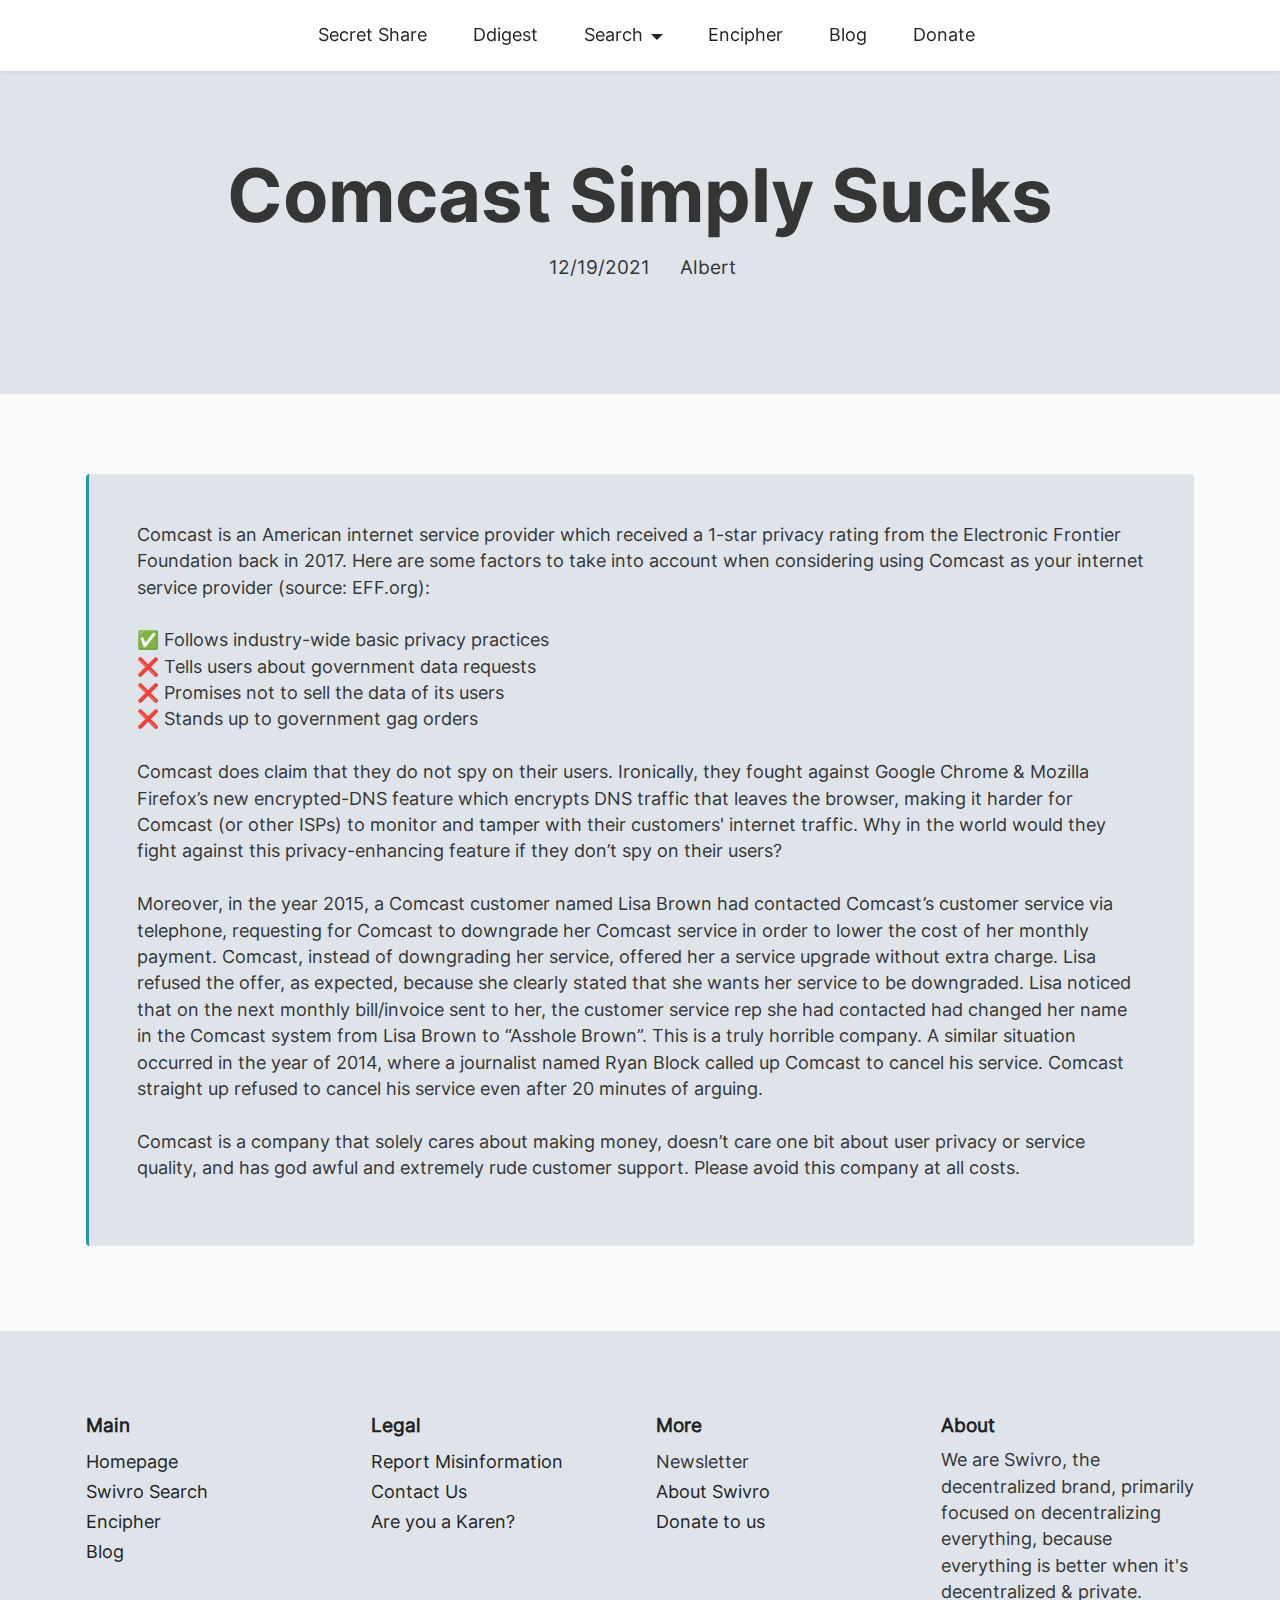
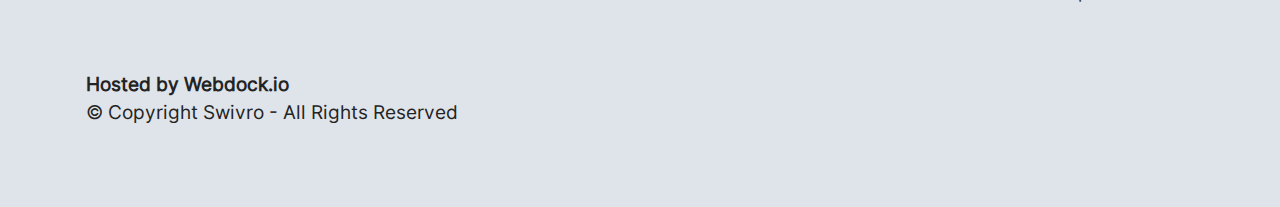
==== commit 74421722: "update navbar & footer" ====
--- a/comcast-simply-sucks.html
+++ b/comcast-simply-sucks.html
@@ -11,8 +11,6 @@
   
   
   <title>Comcast Simply Sucks - Swivro Blog</title>
-  <link rel="stylesheet" href="assets/font-awesome-solid/../css/fontawesome.min.css">
-  <link rel="stylesheet" href="assets/font-awesome-solid/css/solid.min.css">
   <link rel="stylesheet" href="assets/web/assets/mobirise-icons-bold/mobirise-icons-bold.css">
   <link rel="stylesheet" href="assets/bootstrap/css/bootstrap.min.css">
   <link rel="stylesheet" href="assets/bootstrap/css/bootstrap-grid.min.css">
@@ -29,7 +27,7 @@
 </head>
 <body>
   
-  <section data-bs-version="5.1" class="menu menu2 cid-sWwkoJZz07" once="menu" id="menu2-pb">
+  <section data-bs-version="5.1" class="menu menu2 cid-sYMV2b5gMI" once="menu" id="menu2-pf">
 <!-- extra custom styling that applies to all pages -->
 <style>
 .badge {
@@ -40,7 +38,7 @@
 padding-top: 5px;
 }
     
-.fontdefault, .modal-content, ul {
+.fontdefault, .modal-content, ul, table, .banner, .alert {
 font-family: Inter-Regular;
 }
     
@@ -56,6 +54,7 @@
 .btn-primary {
 background-image: linear-gradient(100deg, #2d9ab3, #34b5b2) !important;
 border: none !important;
+opacity: 1 !important;
 }
 .btn-primary:hover {
 opacity: 0.9;
@@ -69,7 +68,67 @@
   -moz-text-fill-color: transparent;
   font-weight: bold;
 }
-    
+
+.glitch {
+// font-size: 5rem;
+// font-weight: bold;
+// text-transform: uppercase;
+position: relative;
+text-shadow: 0.05em 0 0 #00fffc, -0.03em -0.04em 0 #fc00ff,
+    0.025em 0.04em 0 #fffc00;
+animation: glitch 725ms infinite;
+}
+
+.glitch span {
+  position: absolute;
+  top: 0;
+  left: 0;
+}
+
+.glitch span:first-child {
+  animation: glitch 500ms infinite;
+  clip-path: polygon(0 0, 100% 0, 100% 35%, 0 35%);
+  transform: translate(-0.04em, -0.03em);
+  opacity: 0.75;
+}
+
+.glitch span:last-child {
+  animation: glitch 375ms infinite;
+  clip-path: polygon(0 65%, 100% 65%, 100% 100%, 0 100%);
+  transform: translate(0.04em, 0.03em);
+  opacity: 0.75;
+}
+
+@keyframes glitch {
+  0% {
+    text-shadow: 0.05em 0 0 #00fffc, -0.03em -0.04em 0 #fc00ff,
+      0.025em 0.04em 0 #fffc00;
+  }
+  15% {
+    text-shadow: 0.05em 0 0 #00fffc, -0.03em -0.04em 0 #fc00ff,
+      0.025em 0.04em 0 #fffc00;
+  }
+  16% {
+    text-shadow: -0.05em -0.025em 0 #00fffc, 0.025em 0.035em 0 #fc00ff,
+      -0.05em -0.05em 0 #fffc00;
+  }
+  49% {
+    text-shadow: -0.05em -0.025em 0 #00fffc, 0.025em 0.035em 0 #fc00ff,
+      -0.05em -0.05em 0 #fffc00;
+  }
+  50% {
+    text-shadow: 0.05em 0.035em 0 #00fffc, 0.03em 0 0 #fc00ff,
+      0 -0.04em 0 #fffc00;
+  }
+  99% {
+    text-shadow: 0.05em 0.035em 0 #00fffc, 0.03em 0 0 #fc00ff,
+      0 -0.04em 0 #fffc00;
+  }
+  100% {
+    text-shadow: -0.05em 0 0 #00fffc, -0.025em -0.04em 0 #fc00ff,
+      -0.04em -0.025em 0 #fffc00;
+  }
+}
 </style>
 <!-- end custom styling - PS, hi! from Swivro! -->
     
@@ -77,7 +136,7 @@
         <div class="container">
             <div class="navbar-brand">
                 <span class="navbar-logo">
-                    <a href="https://swivro.net/">
+                    <a href="../">
                         <img src="assets/images/new-project-100-346x92.png" alt="" style="height: 3rem;">
                     </a>
                 </span>
@@ -92,7 +151,7 @@
                 </div>
             </button>
             <div class="collapse navbar-collapse" id="navbarSupportedContent">
-                <ul class="navbar-nav nav-dropdown nav-right" data-app-modern-menu="true"><li class="nav-item dropdown"><a class="nav-link link text-black text-primary dropdown-toggle display-4" href="secret-share.html" aria-expanded="false" data-toggle="dropdown-submenu" data-bs-toggle="dropdown" data-bs-auto-close="outside">Secret Share</a><div class="dropdown-menu" aria-labelledby="dropdown-undefined"><a class="show text-black text-primary dropdown-item display-4" href="https://swivro.net/secret-share.html"><span class="mbrib-menu mbr-iconfont mbr-iconfont-btn"></span>Product Overview</a><a class="show text-black text-primary dropdown-item display-4" href="https://bin.swivro.net" target="_blank"><span class="mbrib-share mbr-iconfont mbr-iconfont-btn"></span>Share Secrets</a></div></li><li class="nav-item dropdown"><a class="nav-link link text-black text-primary dropdown-toggle show display-4" href="browser.html" data-toggle="dropdown-submenu" data-bs-toggle="dropdown" data-bs-auto-close="outside" aria-expanded="true">Browser</a><div class="dropdown-menu show" aria-labelledby="dropdown-undefined" data-bs-popper="none"><a class="show text-black text-primary dropdown-item display-4" href="https://swivro.net/browser.html"><span class="mbrib-menu mbr-iconfont mbr-iconfont-btn"></span>Product Overview</a><a class="show text-black text-primary dropdown-item display-4" href="https://github.com/Swivro/browser-desktop/releases" target="_blank"><span class="mbrib-download mbr-iconfont mbr-iconfont-btn"></span>Latest Releases</a></div></li><li class="nav-item dropdown"><a class="nav-link link text-black dropdown-toggle display-4" href="decentrasearch.html" data-toggle="dropdown-submenu" data-bs-toggle="dropdown" data-bs-auto-close="outside" aria-expanded="false">Search</a><div class="dropdown-menu" aria-labelledby="dropdown-undefined"><a class="show text-black dropdown-item text-primary display-4" href="search.html"><span class="mbrib-menu mbr-iconfont mbr-iconfont-btn"></span>Product Overview</a><a class="show text-black dropdown-item text-primary display-4" href="https://search.swivro.net" target="_blank"><span class="mbrib-search mbr-iconfont mbr-iconfont-btn"></span>Search Now</a></div></li><li class="nav-item"><a class="nav-link link show text-black text-primary display-4" href="https://swivro.net/encipher.html">Encipher</a></li><li class="nav-item"><a class="nav-link link show text-black text-primary display-4" href="https://swivro.net/blog.html">Blog</a></li>
+                <ul class="navbar-nav nav-dropdown nav-right" data-app-modern-menu="true"><li class="nav-item"><a class="nav-link link text-black text-primary show display-4" href="https://swivro.net/secret-share.html" aria-expanded="false">Secret Share</a></li><li class="nav-item"><a class="nav-link link text-black text-primary show display-4" href="https://swivro.net/ddigest.html">Ddigest</a></li><li class="nav-item dropdown"><a class="nav-link link text-black dropdown-toggle display-4" href="decentrasearch.html" data-toggle="dropdown-submenu" data-bs-toggle="dropdown" data-bs-auto-close="outside" aria-expanded="false">Search</a><div class="dropdown-menu" aria-labelledby="dropdown-undefined"><a class="show text-black dropdown-item text-primary display-4" href="https://swivro.net/search.html"><span class="mbrib-menu mbr-iconfont mbr-iconfont-btn"></span>Product Overview</a><a class="show text-black dropdown-item text-primary display-4" href="https://swivro.net/search-comparison.html"><span class="mbrib-image-gallery mbr-iconfont mbr-iconfont-btn"></span>Product Comparison</a><a class="show text-black dropdown-item text-primary display-4" href="https://search.swivro.net" target="_blank"><span class="mbrib-search mbr-iconfont mbr-iconfont-btn"></span>Search Now</a></div></li><li class="nav-item"><a class="nav-link link show text-black text-primary display-4" href="https://swivro.net/encipher.html">Encipher</a></li><li class="nav-item"><a class="nav-link link show text-black text-primary display-4" href="https://swivro.net/blog.html">Blog</a></li>
                     <li class="nav-item"><a class="nav-link link text-black text-primary display-4" href="https://swivro.net/donate.html">Donate</a></li></ul>
                 
                 
@@ -143,7 +202,7 @@
     </div>
 </section>
 
-<section data-bs-version="5.1" class="footer1 cid-sWeYjFC4t0" once="footers" id="footer1-sOpMpnOYd4-sOR1GhUL5w-p9">
+<section data-bs-version="5.1" class="footer1 cid-sYMVfH92qR" once="footers" id="footer1-sOpMpnOYd4-sOR1GhUL5w-pg">
 
     
     
@@ -153,7 +212,7 @@
                 <h5 class="mbr-section-subtitle mbr-fonts-style mb-2 display-7">
                     <strong>Main</strong></h5>
                 <ul class="list mbr-fonts-style display-4">
-                    <li class="mbr-text item-wrap"><a href="https://swivro.net/" class="text-black text-primary">Homepage</a></li><li class="mbr-text item-wrap"><a href="https://swivro.net/privacy-checklist.html" class="text-black text-primary">Privacy Checklist</a></li><li class="mbr-text item-wrap"><a href="https://swivro.net/decentrasearch.html" class="text-black text-primary">Decentrasearch</a></li><li class="mbr-text item-wrap"><a href="https://swivro.net/encipher.html" class="text-black">Encipher</a></li>
+                    <li class="mbr-text item-wrap"><a href="../" class="text-black text-primary">Homepage</a></li><li class="mbr-text item-wrap"><a href="https://swivro.net/search.html" class="text-black text-primary">Swivro Search</a></li><li class="mbr-text item-wrap"><a href="https://swivro.net/encipher.html" class="text-black text-primary">Encipher</a></li><li class="mbr-text item-wrap"><a href="https://swivro.net/blog.html" class="text-black text-primary">Blog</a></li>
                 </ul>
             </div>
             <div class="col-12 col-md-6 col-lg-3">
@@ -161,29 +220,33 @@
                     <strong>Legal</strong></h5>
                 <ul class="list mbr-fonts-style display-4">
 
-                    <li class="mbr-text item-wrap"><a href="mailto:6j8lizy3@anonaddy.me" class="text-black" style="font-size: 1.1rem;">Report Misinformation</a><br></li><li class="mbr-text item-wrap"><a href="mailto:6j8lizy3@anonaddy.me" class="text-black">Contact Us</a></li><li class="mbr-text item-wrap"><a href="https://swivro.net/are-you-a-karen.html" class="text-black text-primary">Are you a Karen?</a></li>
+                    <li class="mbr-text item-wrap"><a href="https://swivro.net/contact.html" class="text-black text-primary" style="font-size: 1.1rem;">Report Misinformation</a><br></li><li class="mbr-text item-wrap"><a href="https://swivro.net/contact.html" class="text-black text-primary">Contact Us</a></li><li class="mbr-text item-wrap"><a href="https://swivro.net/are-you-a-karen.html" class="text-black text-primary">Are you a Karen?</a></li>
                 </ul>
             </div>
             <div class="col-12 col-md-6 col-lg-3">
                 <h5 class="mbr-section-subtitle mbr-fonts-style mb-2 display-7"><strong>More</strong></h5>
                 <ul class="list mbr-fonts-style display-4">
-                    <li class="mbr-text item-wrap"><a href="https://swivro.net/changelog.html" class="text-black text-primary">Swivro&nbsp;Changelog</a></li><li class="mbr-text item-wrap"><a href="https://swivro.net/about.html" class="text-black text-primary">About&nbsp;Swivro</a></li><li class="mbr-text item-wrap"><a href="https://swivro.net/donate.html" class="text-black text-primary">Donate to us</a></li>
+                    <li class="mbr-text item-wrap">Newsletter</li><li class="mbr-text item-wrap"><a href="https://swivro.net/about.html" class="text-black text-primary">About&nbsp;Swivro</a></li><li class="mbr-text item-wrap"><a href="https://swivro.net/donate.html" class="text-black text-primary">Donate to us</a></li>
                 </ul>
             </div>
             <div class="col-12 col-md-6 col-lg-3">
                 <h5 class="mbr-section-subtitle mbr-fonts-style mb-2 display-7">
                     <strong>About</strong>
                 </h5>
-                <p class="mbr-text mbr-fonts-style mb-4 display-4">We are Swivro, the privacy brand, creating and offering a variety of software centered around privacy, cybersecurity, transparency, and decentralization.<br></p>
+                <p class="mbr-text mbr-fonts-style mb-4 display-4">We are Swivro, the decentralized brand, primarily focused on decentralizing everything, because everything is better when it's decentralized &amp; private.<br></p>
                 
                 
             </div>
             <div class="col-12 mt-4">
-                <p class="mbr-text mb-0 mbr-fonts-style copyright align-center display-7"><a href="https://webdock.io" class="text-black" style="" target="_blank"><strong>Hosted by Webdock.io</strong></a><br>© Copyright 2022 Swivro - All Rights Reserved<br>
+                <p class="mbr-text mb-0 mbr-fonts-style copyright align-center display-7"><a href="https://webdock.io" class="text-black" style="" target="_blank"><strong>Hosted by Webdock.io</strong></a><br>© Copyright <text id="footeryear"></text> Swivro - All Rights Reserved<br>
                 </p>
             </div>
         </div>
     </div>
+    <script>
+        document.getElementById("year").innerHTML = new Date().getFullYear();
+        document.getElementById("footeryear").innerHTML = new Date().getFullYear();
+    </script>
 </section>
 
 
--- a/assets/mobirise/css/mbr-additional.css
+++ b/assets/mobirise/css/mbr-additional.css
@@ -685,86 +685,16 @@
 a {
   transition: color 0.6s;
 }
-.cid-sUs9cX2Tf5 {
-  padding-top: 5rem;
-  padding-bottom: 5rem;
-  background-color: #232323;
-}
-.cid-sUs9cX2Tf5 .mbr-section-title {
-  color: #fafafa;
-}
-.cid-sWeYjFC4t0 {
-  padding-top: 5rem;
-  padding-bottom: 5rem;
-  background-color: #dee4ea;
-}
-.cid-sWeYjFC4t0 .social-row {
-  display: flex;
-  flex-wrap: wrap;
-}
-.cid-sWeYjFC4t0 .soc-item {
-  display: flex;
-  align-items: center;
-  justify-content: center;
-  border-radius: 50%;
-  background-color: white;
-  margin-right: 0.5rem;
-  margin-bottom: 1rem;
-  padding: 0.5rem;
-  height: 2.5rem;
-  width: 2.5rem;
-}
-@media (max-width: 767px) {
-  .cid-sWeYjFC4t0 .row {
-    text-align: center;
-  }
-  .cid-sWeYjFC4t0 .social-row {
-    justify-content: center;
-  }
-}
-.cid-sWeYjFC4t0 .list {
-  list-style: none;
-  padding-left: 0;
-  color: #fafafa;
-  text-align: left;
-}
-@media (max-width: 991px) {
-  .cid-sWeYjFC4t0 .list {
-    margin-bottom: 2rem;
-  }
-}
-@media (min-width: 992px) {
-  .cid-sWeYjFC4t0 .list {
-    margin-bottom: 0rem;
-  }
-}
-.cid-sWeYjFC4t0 .mbr-text {
-  color: #353535;
-  text-align: left;
-}
-.cid-sWeYjFC4t0 .mbr-iconfont {
-  color: black;
-}
-.cid-sWeYjFC4t0 .mbr-section-subtitle {
-  text-align: left;
-  color: #232323;
-}
-.cid-sWeYjFC4t0 H5 {
-  color: #232323;
-}
-.cid-sWeYjFC4t0 .copyright {
-  color: #232323;
-}
-.cid-sWwkoJZz07 {
+.cid-sYMV2b5gMI {
   z-index: 1000;
   width: 100%;
   position: relative;
   min-height: 60px;
 }
-.cid-sWwkoJZz07 nav.navbar {
+.cid-sYMV2b5gMI nav.navbar {
   position: fixed;
 }
-.cid-sWwkoJZz07 .dropdown-item:before {
+.cid-sYMV2b5gMI .dropdown-item:before {
   font-family: Moririse2 !important;
   content: "\e966";
   display: inline-block;
@@ -781,129 +711,129 @@
   transform: scale(0, 1);
   transition: all 0.25s ease-in-out;
 }
-.cid-sWwkoJZz07 .dropdown-menu {
+.cid-sYMV2b5gMI .dropdown-menu {
   padding: 0;
   border-radius: 4px;
   box-shadow: 0 1px 3px 0 rgba(0, 0, 0, 0.1);
 }
-.cid-sWwkoJZz07 .dropdown-item {
+.cid-sYMV2b5gMI .dropdown-item {
   border-bottom: 1px solid #e6e6e6;
 }
-.cid-sWwkoJZz07 .dropdown-item:hover,
-.cid-sWwkoJZz07 .dropdown-item:focus {
+.cid-sYMV2b5gMI .dropdown-item:hover,
+.cid-sYMV2b5gMI .dropdown-item:focus {
   background: #2299aa !important;
   color: white !important;
 }
-.cid-sWwkoJZz07 .dropdown-item:hover span {
+.cid-sYMV2b5gMI .dropdown-item:hover span {
   color: white;
 }
-.cid-sWwkoJZz07 .dropdown-item:first-child {
+.cid-sYMV2b5gMI .dropdown-item:first-child {
   border-top-left-radius: 4px;
   border-top-right-radius: 4px;
 }
-.cid-sWwkoJZz07 .dropdown-item:last-child {
+.cid-sYMV2b5gMI .dropdown-item:last-child {
   border-bottom: none;
   border-bottom-left-radius: 4px;
   border-bottom-right-radius: 4px;
 }
-.cid-sWwkoJZz07 .nav-dropdown .link {
+.cid-sYMV2b5gMI .nav-dropdown .link {
   padding: 0 0.3em !important;
   margin: 0.667em 1em !important;
 }
-.cid-sWwkoJZz07 .nav-dropdown .link.dropdown-toggle::after {
+.cid-sYMV2b5gMI .nav-dropdown .link.dropdown-toggle::after {
   margin-left: 0.5rem;
   margin-top: 0.2rem;
 }
-.cid-sWwkoJZz07 .nav-link {
+.cid-sYMV2b5gMI .nav-link {
   position: relative;
 }
-.cid-sWwkoJZz07 .container {
+.cid-sYMV2b5gMI .container {
   display: flex;
   margin: auto;
 }
 @media (min-width: 992px) {
-  .cid-sWwkoJZz07 .container {
+  .cid-sYMV2b5gMI .container {
     flex-wrap: nowrap;
   }
 }
-.cid-sWwkoJZz07 .iconfont-wrapper {
+.cid-sYMV2b5gMI .iconfont-wrapper {
   color: #000000 !important;
   font-size: 1.5rem;
   padding-right: 0.5rem;
 }
-.cid-sWwkoJZz07 .dropdown-menu,
-.cid-sWwkoJZz07 .navbar.opened {
+.cid-sYMV2b5gMI .dropdown-menu,
+.cid-sYMV2b5gMI .navbar.opened {
   background: #ffffff !important;
 }
-.cid-sWwkoJZz07 .nav-item:focus,
-.cid-sWwkoJZz07 .nav-link:focus {
+.cid-sYMV2b5gMI .nav-item:focus,
+.cid-sYMV2b5gMI .nav-link:focus {
   outline: none;
 }
-.cid-sWwkoJZz07 .dropdown .dropdown-menu .dropdown-item {
+.cid-sYMV2b5gMI .dropdown .dropdown-menu .dropdown-item {
   width: auto;
   transition: all 0.25s ease-in-out;
 }
-.cid-sWwkoJZz07 .dropdown .dropdown-menu .dropdown-item::after {
+.cid-sYMV2b5gMI .dropdown .dropdown-menu .dropdown-item::after {
   right: 0.5rem;
 }
-.cid-sWwkoJZz07 .dropdown .dropdown-menu .dropdown-item .mbr-iconfont {
+.cid-sYMV2b5gMI .dropdown .dropdown-menu .dropdown-item .mbr-iconfont {
   margin-right: 0.5rem;
   vertical-align: sub;
 }
-.cid-sWwkoJZz07 .dropdown .dropdown-menu .dropdown-item .mbr-iconfont:before {
+.cid-sYMV2b5gMI .dropdown .dropdown-menu .dropdown-item .mbr-iconfont:before {
   display: inline-block;
   transform: scale(1, 1);
   transition: all 0.25s ease-in-out;
 }
-.cid-sWwkoJZz07 .collapsed .dropdown-menu .dropdown-item:before {
+.cid-sYMV2b5gMI .collapsed .dropdown-menu .dropdown-item:before {
   display: none;
 }
-.cid-sWwkoJZz07 .collapsed .dropdown .dropdown-menu .dropdown-item {
+.cid-sYMV2b5gMI .collapsed .dropdown .dropdown-menu .dropdown-item {
   padding: 0.235em 1.5em 0.235em 1.5em !important;
   transition: none;
   margin: 0 !important;
 }
-.cid-sWwkoJZz07 .navbar {
+.cid-sYMV2b5gMI .navbar {
   min-height: 70px;
   transition: all 0.3s;
   border-bottom: 1px solid transparent;
   box-shadow: 0 1px 3px 0 rgba(0, 0, 0, 0.1);
   background: #ffffff;
 }
-.cid-sWwkoJZz07 .navbar.opened {
+.cid-sYMV2b5gMI .navbar.opened {
   transition: all 0.3s;
 }
-.cid-sWwkoJZz07 .navbar .dropdown-item {
+.cid-sYMV2b5gMI .navbar .dropdown-item {
   padding: 0.5rem 1.8rem;
 }
-.cid-sWwkoJZz07 .navbar .navbar-logo img {
+.cid-sYMV2b5gMI .navbar .navbar-logo img {
   width: auto;
 }
-.cid-sWwkoJZz07 .navbar .navbar-collapse {
+.cid-sYMV2b5gMI .navbar .navbar-collapse {
   justify-content: center;
   z-index: 1;
 }
-.cid-sWwkoJZz07 .navbar.collapsed {
-  justify-content: center;
-}
-.cid-sWwkoJZz07 .navbar.collapsed .nav-item .nav-link::before {
+.cid-sYMV2b5gMI .navbar.collapsed {
+  justify-content: center;
+}
+.cid-sYMV2b5gMI .navbar.collapsed .nav-item .nav-link::before {
   display: none;
 }
-.cid-sWwkoJZz07 .navbar.collapsed.opened .dropdown-menu {
+.cid-sYMV2b5gMI .navbar.collapsed.opened .dropdown-menu {
   top: 0;
 }
 @media (min-width: 992px) {
-  .cid-sWwkoJZz07 .navbar.collapsed.opened:not(.navbar-short) .navbar-collapse {
+  .cid-sYMV2b5gMI .navbar.collapsed.opened:not(.navbar-short) .navbar-collapse {
     max-height: calc(98.5vh - 3rem);
   }
 }
-.cid-sWwkoJZz07 .navbar.collapsed .dropdown-menu .dropdown-submenu {
+.cid-sYMV2b5gMI .navbar.collapsed .dropdown-menu .dropdown-submenu {
   left: 0 !important;
 }
-.cid-sWwkoJZz07 .navbar.collapsed .dropdown-menu .dropdown-item:after {
+.cid-sYMV2b5gMI .navbar.collapsed .dropdown-menu .dropdown-item:after {
   right: auto;
 }
-.cid-sWwkoJZz07 .navbar.collapsed .dropdown-menu .dropdown-toggle[data-toggle="dropdown-submenu"]:after {
+.cid-sYMV2b5gMI .navbar.collapsed .dropdown-menu .dropdown-toggle[data-toggle="dropdown-submenu"]:after {
   margin-left: 0.5rem;
   margin-top: 0.2rem;
   border-top: 0.35em solid;
@@ -912,33 +842,33 @@
   border-bottom: 0;
   top: 41%;
 }
-.cid-sWwkoJZz07 .navbar.collapsed ul.navbar-nav li {
+.cid-sYMV2b5gMI .navbar.collapsed ul.navbar-nav li {
   margin: auto;
 }
-.cid-sWwkoJZz07 .navbar.collapsed .dropdown-menu .dropdown-item {
+.cid-sYMV2b5gMI .navbar.collapsed .dropdown-menu .dropdown-item {
   padding: 0.25rem 1.5rem;
   text-align: center;
 }
-.cid-sWwkoJZz07 .navbar.collapsed .icons-menu {
+.cid-sYMV2b5gMI .navbar.collapsed .icons-menu {
   padding-left: 0;
   padding-right: 0;
   padding-top: 0.5rem;
   padding-bottom: 0.5rem;
 }
 @media (max-width: 991px) {
-  .cid-sWwkoJZz07 .navbar .nav-item .nav-link::before {
+  .cid-sYMV2b5gMI .navbar .nav-item .nav-link::before {
     display: none;
   }
-  .cid-sWwkoJZz07 .navbar.opened .dropdown-menu {
+  .cid-sYMV2b5gMI .navbar.opened .dropdown-menu {
     top: 0;
   }
-  .cid-sWwkoJZz07 .navbar .dropdown-menu .dropdown-submenu {
+  .cid-sYMV2b5gMI .navbar .dropdown-menu .dropdown-submenu {
     left: 0 !important;
   }
-  .cid-sWwkoJZz07 .navbar .dropdown-menu .dropdown-item:after {
+  .cid-sYMV2b5gMI .navbar .dropdown-menu .dropdown-item:after {
     right: auto;
   }
-  .cid-sWwkoJZz07 .navbar .dropdown-menu .dropdown-toggle[data-toggle="dropdown-submenu"]:after {
+  .cid-sYMV2b5gMI .navbar .dropdown-menu .dropdown-toggle[data-toggle="dropdown-submenu"]:after {
     margin-left: 0.5rem;
     margin-top: 0.2rem;
     border-top: 0.35em solid;
@@ -947,42 +877,42 @@
     border-bottom: 0;
     top: 40%;
   }
-  .cid-sWwkoJZz07 .navbar .navbar-logo img {
+  .cid-sYMV2b5gMI .navbar .navbar-logo img {
     height: 3rem !important;
   }
-  .cid-sWwkoJZz07 .navbar ul.navbar-nav li {
+  .cid-sYMV2b5gMI .navbar ul.navbar-nav li {
     margin: auto;
   }
-  .cid-sWwkoJZz07 .navbar .dropdown-menu .dropdown-item {
+  .cid-sYMV2b5gMI .navbar .dropdown-menu .dropdown-item {
     padding: 0.25rem 1.5rem !important;
     text-align: center;
   }
-  .cid-sWwkoJZz07 .navbar .navbar-brand {
+  .cid-sYMV2b5gMI .navbar .navbar-brand {
     flex-shrink: initial;
     flex-basis: auto;
     word-break: break-word;
     padding-right: 2rem;
   }
-  .cid-sWwkoJZz07 .navbar .navbar-toggler {
+  .cid-sYMV2b5gMI .navbar .navbar-toggler {
     flex-basis: auto;
   }
-  .cid-sWwkoJZz07 .navbar .icons-menu {
+  .cid-sYMV2b5gMI .navbar .icons-menu {
     padding-left: 0;
     padding-top: 0.5rem;
     padding-bottom: 0.5rem;
   }
 }
-.cid-sWwkoJZz07 .navbar.navbar-short {
+.cid-sYMV2b5gMI .navbar.navbar-short {
   min-height: 60px;
 }
-.cid-sWwkoJZz07 .navbar.navbar-short .navbar-logo img {
+.cid-sYMV2b5gMI .navbar.navbar-short .navbar-logo img {
   height: 2.5rem !important;
 }
-.cid-sWwkoJZz07 .navbar.navbar-short .navbar-brand {
+.cid-sYMV2b5gMI .navbar.navbar-short .navbar-brand {
   min-height: 60px;
   padding: 0;
 }
-.cid-sWwkoJZz07 .navbar-brand {
+.cid-sYMV2b5gMI .navbar-brand {
   min-height: 70px;
   flex-shrink: 0;
   align-items: center;
@@ -992,44 +922,44 @@
   word-break: break-word;
   z-index: 1;
 }
-.cid-sWwkoJZz07 .navbar-brand .navbar-caption {
+.cid-sYMV2b5gMI .navbar-brand .navbar-caption {
   line-height: inherit !important;
 }
-.cid-sWwkoJZz07 .navbar-brand .navbar-logo a {
+.cid-sYMV2b5gMI .navbar-brand .navbar-logo a {
   outline: none;
 }
-.cid-sWwkoJZz07 .dropdown-item.active,
-.cid-sWwkoJZz07 .dropdown-item:active {
+.cid-sYMV2b5gMI .dropdown-item.active,
+.cid-sYMV2b5gMI .dropdown-item:active {
   background-color: transparent;
 }
-.cid-sWwkoJZz07 .navbar-expand-lg .navbar-nav .nav-link {
+.cid-sYMV2b5gMI .navbar-expand-lg .navbar-nav .nav-link {
   padding: 0;
 }
-.cid-sWwkoJZz07 .nav-dropdown .link.dropdown-toggle {
+.cid-sYMV2b5gMI .nav-dropdown .link.dropdown-toggle {
   margin-right: 1.667em;
 }
-.cid-sWwkoJZz07 .nav-dropdown .link.dropdown-toggle[aria-expanded="true"] {
+.cid-sYMV2b5gMI .nav-dropdown .link.dropdown-toggle[aria-expanded="true"] {
   margin-right: 0;
   padding: 0.667em 1.667em;
 }
-.cid-sWwkoJZz07 .navbar.navbar-expand-lg .dropdown .dropdown-menu {
+.cid-sYMV2b5gMI .navbar.navbar-expand-lg .dropdown .dropdown-menu {
   background: #ffffff;
 }
-.cid-sWwkoJZz07 .navbar.navbar-expand-lg .dropdown .dropdown-menu .dropdown-submenu {
+.cid-sYMV2b5gMI .navbar.navbar-expand-lg .dropdown .dropdown-menu .dropdown-submenu {
   margin: 0;
   left: 100%;
 }
-.cid-sWwkoJZz07 .navbar .dropdown.open > .dropdown-menu {
+.cid-sYMV2b5gMI .navbar .dropdown.open > .dropdown-menu {
   display: block;
 }
-.cid-sWwkoJZz07 ul.navbar-nav {
+.cid-sYMV2b5gMI ul.navbar-nav {
   flex-wrap: wrap;
 }
-.cid-sWwkoJZz07 .navbar-buttons {
+.cid-sYMV2b5gMI .navbar-buttons {
   text-align: center;
   min-width: 170px;
 }
-.cid-sWwkoJZz07 button.navbar-toggler {
+.cid-sYMV2b5gMI button.navbar-toggler {
   outline: none;
   width: 31px;
   height: 20px;
@@ -1038,7 +968,7 @@
   position: relative;
   align-self: center;
 }
-.cid-sWwkoJZz07 button.navbar-toggler .hamburger span {
+.cid-sYMV2b5gMI button.navbar-toggler .hamburger span {
   position: absolute;
   right: 0;
   width: 30px;
@@ -1046,54 +976,53 @@
   border-right: 5px;
   background-color: #232323;
 }
-.cid-sWwkoJZz07 button.navbar-toggler .hamburger span:nth-child(1) {
+.cid-sYMV2b5gMI button.navbar-toggler .hamburger span:nth-child(1) {
   top: 0;
   transition: all 0.2s;
 }
-.cid-sWwkoJZz07 button.navbar-toggler .hamburger span:nth-child(2) {
+.cid-sYMV2b5gMI button.navbar-toggler .hamburger span:nth-child(2) {
   top: 8px;
   transition: all 0.15s;
 }
-.cid-sWwkoJZz07 button.navbar-toggler .hamburger span:nth-child(3) {
+.cid-sYMV2b5gMI button.navbar-toggler .hamburger span:nth-child(3) {
   top: 8px;
   transition: all 0.15s;
 }
-.cid-sWwkoJZz07 button.navbar-toggler .hamburger span:nth-child(4) {
+.cid-sYMV2b5gMI button.navbar-toggler .hamburger span:nth-child(4) {
   top: 16px;
   transition: all 0.2s;
 }
-.cid-sWwkoJZz07 nav.opened .hamburger span:nth-child(1) {
+.cid-sYMV2b5gMI nav.opened .hamburger span:nth-child(1) {
   top: 8px;
   width: 0;
   opacity: 0;
   right: 50%;
   transition: all 0.2s;
 }
-.cid-sWwkoJZz07 nav.opened .hamburger span:nth-child(2) {
+.cid-sYMV2b5gMI nav.opened .hamburger span:nth-child(2) {
   transform: rotate(45deg);
   transition: all 0.25s;
 }
-.cid-sWwkoJZz07 nav.opened .hamburger span:nth-child(3) {
+.cid-sYMV2b5gMI nav.opened .hamburger span:nth-child(3) {
   transform: rotate(-45deg);
   transition: all 0.25s;
 }
-.cid-sWwkoJZz07 nav.opened .hamburger span:nth-child(4) {
+.cid-sYMV2b5gMI nav.opened .hamburger span:nth-child(4) {
   top: 8px;
   width: 0;
   opacity: 0;
   right: 50%;
   transition: all 0.2s;
 }
-.cid-sWwkoJZz07 .navbar-dropdown {
-  padding: 0 1rem;
+.cid-sYMV2b5gMI .navbar-dropdown {
   position: fixed;
 }
-.cid-sWwkoJZz07 a.nav-link {
+.cid-sYMV2b5gMI a.nav-link {
   display: flex;
   align-items: center;
   justify-content: center;
 }
-.cid-sWwkoJZz07 .icons-menu {
+.cid-sYMV2b5gMI .icons-menu {
   flex-wrap: nowrap;
   display: flex;
   justify-content: center;
@@ -1103,53 +1032,40 @@
   text-align: center;
 }
 @media screen and (-ms-high-contrast: active), (-ms-high-contrast: none) {
-  .cid-sWwkoJZz07 .navbar {
+  .cid-sYMV2b5gMI .navbar {
     height: 70px;
   }
-  .cid-sWwkoJZz07 .navbar.opened {
+  .cid-sYMV2b5gMI .navbar.opened {
     height: auto;
   }
-  .cid-sWwkoJZz07 .nav-item .nav-link:hover::before {
+  .cid-sYMV2b5gMI .nav-item .nav-link:hover::before {
     width: 175%;
     max-width: calc(100% + 2rem);
     left: -1rem;
   }
 }
-.cid-sUY2ZK0Rw3 {
-  padding-top: 6rem;
-  padding-bottom: 6rem;
-  background-color: #dee4ea;
-}
-.cid-sUY2ZK0Rw3 .mbr-text,
-.cid-sUY2ZK0Rw3 .mbr-section-btn {
-  color: #353535;
-}
-.cid-sUY2ZK0Rw3 .mbr-section-title {
-  color: #353535;
-}
-.cid-sUs9v4gUBZ {
+.cid-sYMV2b5gMI .navbar-toggleable-sm .navbar-collapse {
+  justify-content: center;
+  -webkit-justify-content: center;
+}
+.cid-sUs9cX2Tf5 {
   padding-top: 5rem;
-  padding-bottom: 3rem;
-  background-color: #fafafa;
-}
-.cid-sUs9v4gUBZ blockquote {
-  border-color: #2299aa;
-  border-radius: 4px;
-  background-color: #dee4ea;
-}
-.cid-sUs9v4gUBZ .mbr-text {
-  color: #353535;
-}
-.cid-sWeYjFC4t0 {
+  padding-bottom: 5rem;
+  background-color: #232323;
+}
+.cid-sUs9cX2Tf5 .mbr-section-title {
+  color: #fafafa;
+}
+.cid-sYMVfH92qR {
   padding-top: 5rem;
   padding-bottom: 5rem;
   background-color: #dee4ea;
 }
-.cid-sWeYjFC4t0 .social-row {
+.cid-sYMVfH92qR .social-row {
   display: flex;
   flex-wrap: wrap;
 }
-.cid-sWeYjFC4t0 .soc-item {
+.cid-sYMVfH92qR .soc-item {
   display: flex;
   align-items: center;
   justify-content: center;
@@ -1162,56 +1078,81 @@
   width: 2.5rem;
 }
 @media (max-width: 767px) {
-  .cid-sWeYjFC4t0 .row {
+  .cid-sYMVfH92qR .row {
     text-align: center;
   }
-  .cid-sWeYjFC4t0 .social-row {
+  .cid-sYMVfH92qR .social-row {
     justify-content: center;
   }
 }
-.cid-sWeYjFC4t0 .list {
+.cid-sYMVfH92qR .list {
   list-style: none;
   padding-left: 0;
   color: #fafafa;
   text-align: left;
 }
 @media (max-width: 991px) {
-  .cid-sWeYjFC4t0 .list {
+  .cid-sYMVfH92qR .list {
     margin-bottom: 2rem;
   }
 }
 @media (min-width: 992px) {
-  .cid-sWeYjFC4t0 .list {
+  .cid-sYMVfH92qR .list {
     margin-bottom: 0rem;
   }
 }
-.cid-sWeYjFC4t0 .mbr-text {
+.cid-sYMVfH92qR .mbr-text {
   color: #353535;
   text-align: left;
 }
-.cid-sWeYjFC4t0 .mbr-iconfont {
+.cid-sYMVfH92qR .mbr-iconfont {
   color: black;
 }
-.cid-sWeYjFC4t0 .mbr-section-subtitle {
+.cid-sYMVfH92qR .mbr-section-subtitle {
   text-align: left;
   color: #232323;
 }
-.cid-sWeYjFC4t0 H5 {
+.cid-sYMVfH92qR H5 {
   color: #232323;
 }
-.cid-sWeYjFC4t0 .copyright {
+.cid-sYMVfH92qR .copyright {
   color: #232323;
 }
-.cid-sWwkoJZz07 {
+.cid-sUY2ZK0Rw3 {
+  padding-top: 6rem;
+  padding-bottom: 6rem;
+  background-color: #dee4ea;
+}
+.cid-sUY2ZK0Rw3 .mbr-text,
+.cid-sUY2ZK0Rw3 .mbr-section-btn {
+  color: #353535;
+}
+.cid-sUY2ZK0Rw3 .mbr-section-title {
+  color: #353535;
+}
+.cid-sUs9v4gUBZ {
+  padding-top: 5rem;
+  padding-bottom: 3rem;
+  background-color: #fafafa;
+}
+.cid-sUs9v4gUBZ blockquote {
+  border-color: #2299aa;
+  border-radius: 4px;
+  background-color: #dee4ea;
+}
+.cid-sUs9v4gUBZ .mbr-text {
+  color: #353535;
+}
+.cid-sYMV2b5gMI {
   z-index: 1000;
   width: 100%;
   position: relative;
   min-height: 60px;
 }
-.cid-sWwkoJZz07 nav.navbar {
+.cid-sYMV2b5gMI nav.navbar {
   position: fixed;
 }
-.cid-sWwkoJZz07 .dropdown-item:before {
+.cid-sYMV2b5gMI .dropdown-item:before {
   font-family: Moririse2 !important;
   content: "\e966";
   display: inline-block;
@@ -1228,129 +1169,129 @@
   transform: scale(0, 1);
   transition: all 0.25s ease-in-out;
 }
-.cid-sWwkoJZz07 .dropdown-menu {
+.cid-sYMV2b5gMI .dropdown-menu {
   padding: 0;
   border-radius: 4px;
   box-shadow: 0 1px 3px 0 rgba(0, 0, 0, 0.1);
 }
-.cid-sWwkoJZz07 .dropdown-item {
+.cid-sYMV2b5gMI .dropdown-item {
   border-bottom: 1px solid #e6e6e6;
 }
-.cid-sWwkoJZz07 .dropdown-item:hover,
-.cid-sWwkoJZz07 .dropdown-item:focus {
+.cid-sYMV2b5gMI .dropdown-item:hover,
+.cid-sYMV2b5gMI .dropdown-item:focus {
   background: #2299aa !important;
   color: white !important;
 }
-.cid-sWwkoJZz07 .dropdown-item:hover span {
+.cid-sYMV2b5gMI .dropdown-item:hover span {
   color: white;
 }
-.cid-sWwkoJZz07 .dropdown-item:first-child {
+.cid-sYMV2b5gMI .dropdown-item:first-child {
   border-top-left-radius: 4px;
   border-top-right-radius: 4px;
 }
-.cid-sWwkoJZz07 .dropdown-item:last-child {
+.cid-sYMV2b5gMI .dropdown-item:last-child {
   border-bottom: none;
   border-bottom-left-radius: 4px;
   border-bottom-right-radius: 4px;
 }
-.cid-sWwkoJZz07 .nav-dropdown .link {
+.cid-sYMV2b5gMI .nav-dropdown .link {
   padding: 0 0.3em !important;
   margin: 0.667em 1em !important;
 }
-.cid-sWwkoJZz07 .nav-dropdown .link.dropdown-toggle::after {
+.cid-sYMV2b5gMI .nav-dropdown .link.dropdown-toggle::after {
   margin-left: 0.5rem;
   margin-top: 0.2rem;
 }
-.cid-sWwkoJZz07 .nav-link {
+.cid-sYMV2b5gMI .nav-link {
   position: relative;
 }
-.cid-sWwkoJZz07 .container {
+.cid-sYMV2b5gMI .container {
   display: flex;
   margin: auto;
 }
 @media (min-width: 992px) {
-  .cid-sWwkoJZz07 .container {
+  .cid-sYMV2b5gMI .container {
     flex-wrap: nowrap;
   }
 }
-.cid-sWwkoJZz07 .iconfont-wrapper {
+.cid-sYMV2b5gMI .iconfont-wrapper {
   color: #000000 !important;
   font-size: 1.5rem;
   padding-right: 0.5rem;
 }
-.cid-sWwkoJZz07 .dropdown-menu,
-.cid-sWwkoJZz07 .navbar.opened {
+.cid-sYMV2b5gMI .dropdown-menu,
+.cid-sYMV2b5gMI .navbar.opened {
   background: #ffffff !important;
 }
-.cid-sWwkoJZz07 .nav-item:focus,
-.cid-sWwkoJZz07 .nav-link:focus {
+.cid-sYMV2b5gMI .nav-item:focus,
+.cid-sYMV2b5gMI .nav-link:focus {
   outline: none;
 }
-.cid-sWwkoJZz07 .dropdown .dropdown-menu .dropdown-item {
+.cid-sYMV2b5gMI .dropdown .dropdown-menu .dropdown-item {
   width: auto;
   transition: all 0.25s ease-in-out;
 }
-.cid-sWwkoJZz07 .dropdown .dropdown-menu .dropdown-item::after {
+.cid-sYMV2b5gMI .dropdown .dropdown-menu .dropdown-item::after {
   right: 0.5rem;
 }
-.cid-sWwkoJZz07 .dropdown .dropdown-menu .dropdown-item .mbr-iconfont {
+.cid-sYMV2b5gMI .dropdown .dropdown-menu .dropdown-item .mbr-iconfont {
   margin-right: 0.5rem;
   vertical-align: sub;
 }
-.cid-sWwkoJZz07 .dropdown .dropdown-menu .dropdown-item .mbr-iconfont:before {
+.cid-sYMV2b5gMI .dropdown .dropdown-menu .dropdown-item .mbr-iconfont:before {
   display: inline-block;
   transform: scale(1, 1);
   transition: all 0.25s ease-in-out;
 }
-.cid-sWwkoJZz07 .collapsed .dropdown-menu .dropdown-item:before {
+.cid-sYMV2b5gMI .collapsed .dropdown-menu .dropdown-item:before {
   display: none;
 }
-.cid-sWwkoJZz07 .collapsed .dropdown .dropdown-menu .dropdown-item {
+.cid-sYMV2b5gMI .collapsed .dropdown .dropdown-menu .dropdown-item {
   padding: 0.235em 1.5em 0.235em 1.5em !important;
   transition: none;
   margin: 0 !important;
 }
-.cid-sWwkoJZz07 .navbar {
+.cid-sYMV2b5gMI .navbar {
   min-height: 70px;
   transition: all 0.3s;
   border-bottom: 1px solid transparent;
   box-shadow: 0 1px 3px 0 rgba(0, 0, 0, 0.1);
   background: #ffffff;
 }
-.cid-sWwkoJZz07 .navbar.opened {
+.cid-sYMV2b5gMI .navbar.opened {
   transition: all 0.3s;
 }
-.cid-sWwkoJZz07 .navbar .dropdown-item {
+.cid-sYMV2b5gMI .navbar .dropdown-item {
   padding: 0.5rem 1.8rem;
 }
-.cid-sWwkoJZz07 .navbar .navbar-logo img {
+.cid-sYMV2b5gMI .navbar .navbar-logo img {
   width: auto;
 }
-.cid-sWwkoJZz07 .navbar .navbar-collapse {
+.cid-sYMV2b5gMI .navbar .navbar-collapse {
   justify-content: center;
   z-index: 1;
 }
-.cid-sWwkoJZz07 .navbar.collapsed {
-  justify-content: center;
-}
-.cid-sWwkoJZz07 .navbar.collapsed .nav-item .nav-link::before {
+.cid-sYMV2b5gMI .navbar.collapsed {
+  justify-content: center;
+}
+.cid-sYMV2b5gMI .navbar.collapsed .nav-item .nav-link::before {
   display: none;
 }
-.cid-sWwkoJZz07 .navbar.collapsed.opened .dropdown-menu {
+.cid-sYMV2b5gMI .navbar.collapsed.opened .dropdown-menu {
   top: 0;
 }
 @media (min-width: 992px) {
-  .cid-sWwkoJZz07 .navbar.collapsed.opened:not(.navbar-short) .navbar-collapse {
+  .cid-sYMV2b5gMI .navbar.collapsed.opened:not(.navbar-short) .navbar-collapse {
     max-height: calc(98.5vh - 3rem);
   }
 }
-.cid-sWwkoJZz07 .navbar.collapsed .dropdown-menu .dropdown-submenu {
+.cid-sYMV2b5gMI .navbar.collapsed .dropdown-menu .dropdown-submenu {
   left: 0 !important;
 }
-.cid-sWwkoJZz07 .navbar.collapsed .dropdown-menu .dropdown-item:after {
+.cid-sYMV2b5gMI .navbar.collapsed .dropdown-menu .dropdown-item:after {
   right: auto;
 }
-.cid-sWwkoJZz07 .navbar.collapsed .dropdown-menu .dropdown-toggle[data-toggle="dropdown-submenu"]:after {
+.cid-sYMV2b5gMI .navbar.collapsed .dropdown-menu .dropdown-toggle[data-toggle="dropdown-submenu"]:after {
   margin-left: 0.5rem;
   margin-top: 0.2rem;
   border-top: 0.35em solid;
@@ -1359,33 +1300,33 @@
   border-bottom: 0;
   top: 41%;
 }
-.cid-sWwkoJZz07 .navbar.collapsed ul.navbar-nav li {
+.cid-sYMV2b5gMI .navbar.collapsed ul.navbar-nav li {
   margin: auto;
 }
-.cid-sWwkoJZz07 .navbar.collapsed .dropdown-menu .dropdown-item {
+.cid-sYMV2b5gMI .navbar.collapsed .dropdown-menu .dropdown-item {
   padding: 0.25rem 1.5rem;
   text-align: center;
 }
-.cid-sWwkoJZz07 .navbar.collapsed .icons-menu {
+.cid-sYMV2b5gMI .navbar.collapsed .icons-menu {
   padding-left: 0;
   padding-right: 0;
   padding-top: 0.5rem;
   padding-bottom: 0.5rem;
 }
 @media (max-width: 991px) {
-  .cid-sWwkoJZz07 .navbar .nav-item .nav-link::before {
+  .cid-sYMV2b5gMI .navbar .nav-item .nav-link::before {
     display: none;
   }
-  .cid-sWwkoJZz07 .navbar.opened .dropdown-menu {
+  .cid-sYMV2b5gMI .navbar.opened .dropdown-menu {
     top: 0;
   }
-  .cid-sWwkoJZz07 .navbar .dropdown-menu .dropdown-submenu {
+  .cid-sYMV2b5gMI .navbar .dropdown-menu .dropdown-submenu {
     left: 0 !important;
   }
-  .cid-sWwkoJZz07 .navbar .dropdown-menu .dropdown-item:after {
+  .cid-sYMV2b5gMI .navbar .dropdown-menu .dropdown-item:after {
     right: auto;
   }
-  .cid-sWwkoJZz07 .navbar .dropdown-menu .dropdown-toggle[data-toggle="dropdown-submenu"]:after {
+  .cid-sYMV2b5gMI .navbar .dropdown-menu .dropdown-toggle[data-toggle="dropdown-submenu"]:after {
     margin-left: 0.5rem;
     margin-top: 0.2rem;
     border-top: 0.35em solid;
@@ -1394,42 +1335,42 @@
     border-bottom: 0;
     top: 40%;
   }
-  .cid-sWwkoJZz07 .navbar .navbar-logo img {
+  .cid-sYMV2b5gMI .navbar .navbar-logo img {
     height: 3rem !important;
   }
-  .cid-sWwkoJZz07 .navbar ul.navbar-nav li {
+  .cid-sYMV2b5gMI .navbar ul.navbar-nav li {
     margin: auto;
   }
-  .cid-sWwkoJZz07 .navbar .dropdown-menu .dropdown-item {
+  .cid-sYMV2b5gMI .navbar .dropdown-menu .dropdown-item {
     padding: 0.25rem 1.5rem !important;
     text-align: center;
   }
-  .cid-sWwkoJZz07 .navbar .navbar-brand {
+  .cid-sYMV2b5gMI .navbar .navbar-brand {
     flex-shrink: initial;
     flex-basis: auto;
     word-break: break-word;
     padding-right: 2rem;
   }
-  .cid-sWwkoJZz07 .navbar .navbar-toggler {
+  .cid-sYMV2b5gMI .navbar .navbar-toggler {
     flex-basis: auto;
   }
-  .cid-sWwkoJZz07 .navbar .icons-menu {
+  .cid-sYMV2b5gMI .navbar .icons-menu {
     padding-left: 0;
     padding-top: 0.5rem;
     padding-bottom: 0.5rem;
   }
 }
-.cid-sWwkoJZz07 .navbar.navbar-short {
+.cid-sYMV2b5gMI .navbar.navbar-short {
   min-height: 60px;
 }
-.cid-sWwkoJZz07 .navbar.navbar-short .navbar-logo img {
+.cid-sYMV2b5gMI .navbar.navbar-short .navbar-logo img {
   height: 2.5rem !important;
 }
-.cid-sWwkoJZz07 .navbar.navbar-short .navbar-brand {
+.cid-sYMV2b5gMI .navbar.navbar-short .navbar-brand {
   min-height: 60px;
   padding: 0;
 }
-.cid-sWwkoJZz07 .navbar-brand {
+.cid-sYMV2b5gMI .navbar-brand {
   min-height: 70px;
   flex-shrink: 0;
   align-items: center;
@@ -1439,44 +1380,44 @@
   word-break: break-word;
   z-index: 1;
 }
-.cid-sWwkoJZz07 .navbar-brand .navbar-caption {
+.cid-sYMV2b5gMI .navbar-brand .navbar-caption {
   line-height: inherit !important;
 }
-.cid-sWwkoJZz07 .navbar-brand .navbar-logo a {
+.cid-sYMV2b5gMI .navbar-brand .navbar-logo a {
   outline: none;
 }
-.cid-sWwkoJZz07 .dropdown-item.active,
-.cid-sWwkoJZz07 .dropdown-item:active {
+.cid-sYMV2b5gMI .dropdown-item.active,
+.cid-sYMV2b5gMI .dropdown-item:active {
   background-color: transparent;
 }
-.cid-sWwkoJZz07 .navbar-expand-lg .navbar-nav .nav-link {
+.cid-sYMV2b5gMI .navbar-expand-lg .navbar-nav .nav-link {
   padding: 0;
 }
-.cid-sWwkoJZz07 .nav-dropdown .link.dropdown-toggle {
+.cid-sYMV2b5gMI .nav-dropdown .link.dropdown-toggle {
   margin-right: 1.667em;
 }
-.cid-sWwkoJZz07 .nav-dropdown .link.dropdown-toggle[aria-expanded="true"] {
+.cid-sYMV2b5gMI .nav-dropdown .link.dropdown-toggle[aria-expanded="true"] {
   margin-right: 0;
   padding: 0.667em 1.667em;
 }
-.cid-sWwkoJZz07 .navbar.navbar-expand-lg .dropdown .dropdown-menu {
+.cid-sYMV2b5gMI .navbar.navbar-expand-lg .dropdown .dropdown-menu {
   background: #ffffff;
 }
-.cid-sWwkoJZz07 .navbar.navbar-expand-lg .dropdown .dropdown-menu .dropdown-submenu {
+.cid-sYMV2b5gMI .navbar.navbar-expand-lg .dropdown .dropdown-menu .dropdown-submenu {
   margin: 0;
   left: 100%;
 }
-.cid-sWwkoJZz07 .navbar .dropdown.open > .dropdown-menu {
+.cid-sYMV2b5gMI .navbar .dropdown.open > .dropdown-menu {
   display: block;
 }
-.cid-sWwkoJZz07 ul.navbar-nav {
+.cid-sYMV2b5gMI ul.navbar-nav {
   flex-wrap: wrap;
 }
-.cid-sWwkoJZz07 .navbar-buttons {
+.cid-sYMV2b5gMI .navbar-buttons {
   text-align: center;
   min-width: 170px;
 }
-.cid-sWwkoJZz07 button.navbar-toggler {
+.cid-sYMV2b5gMI button.navbar-toggler {
   outline: none;
   width: 31px;
   height: 20px;
@@ -1485,7 +1426,7 @@
   position: relative;
   align-self: center;
 }
-.cid-sWwkoJZz07 button.navbar-toggler .hamburger span {
+.cid-sYMV2b5gMI button.navbar-toggler .hamburger span {
   position: absolute;
   right: 0;
   width: 30px;
@@ -1493,54 +1434,53 @@
   border-right: 5px;
   background-color: #232323;
 }
-.cid-sWwkoJZz07 button.navbar-toggler .hamburger span:nth-child(1) {
+.cid-sYMV2b5gMI button.navbar-toggler .hamburger span:nth-child(1) {
   top: 0;
   transition: all 0.2s;
 }
-.cid-sWwkoJZz07 button.navbar-toggler .hamburger span:nth-child(2) {
+.cid-sYMV2b5gMI button.navbar-toggler .hamburger span:nth-child(2) {
   top: 8px;
   transition: all 0.15s;
 }
-.cid-sWwkoJZz07 button.navbar-toggler .hamburger span:nth-child(3) {
+.cid-sYMV2b5gMI button.navbar-toggler .hamburger span:nth-child(3) {
   top: 8px;
   transition: all 0.15s;
 }
-.cid-sWwkoJZz07 button.navbar-toggler .hamburger span:nth-child(4) {
+.cid-sYMV2b5gMI button.navbar-toggler .hamburger span:nth-child(4) {
   top: 16px;
   transition: all 0.2s;
 }
-.cid-sWwkoJZz07 nav.opened .hamburger span:nth-child(1) {
+.cid-sYMV2b5gMI nav.opened .hamburger span:nth-child(1) {
   top: 8px;
   width: 0;
   opacity: 0;
   right: 50%;
   transition: all 0.2s;
 }
-.cid-sWwkoJZz07 nav.opened .hamburger span:nth-child(2) {
+.cid-sYMV2b5gMI nav.opened .hamburger span:nth-child(2) {
   transform: rotate(45deg);
   transition: all 0.25s;
 }
-.cid-sWwkoJZz07 nav.opened .hamburger span:nth-child(3) {
+.cid-sYMV2b5gMI nav.opened .hamburger span:nth-child(3) {
   transform: rotate(-45deg);
   transition: all 0.25s;
 }
-.cid-sWwkoJZz07 nav.opened .hamburger span:nth-child(4) {
+.cid-sYMV2b5gMI nav.opened .hamburger span:nth-child(4) {
   top: 8px;
   width: 0;
   opacity: 0;
   right: 50%;
   transition: all 0.2s;
 }
-.cid-sWwkoJZz07 .navbar-dropdown {
-  padding: 0 1rem;
+.cid-sYMV2b5gMI .navbar-dropdown {
   position: fixed;
 }
-.cid-sWwkoJZz07 a.nav-link {
+.cid-sYMV2b5gMI a.nav-link {
   display: flex;
   align-items: center;
   justify-content: center;
 }
-.cid-sWwkoJZz07 .icons-menu {
+.cid-sYMV2b5gMI .icons-menu {
   flex-wrap: nowrap;
   display: flex;
   justify-content: center;
@@ -1550,54 +1490,32 @@
   text-align: center;
 }
 @media screen and (-ms-high-contrast: active), (-ms-high-contrast: none) {
-  .cid-sWwkoJZz07 .navbar {
+  .cid-sYMV2b5gMI .navbar {
     height: 70px;
   }
-  .cid-sWwkoJZz07 .navbar.opened {
+  .cid-sYMV2b5gMI .navbar.opened {
     height: auto;
   }
-  .cid-sWwkoJZz07 .nav-item .nav-link:hover::before {
+  .cid-sYMV2b5gMI .nav-item .nav-link:hover::before {
     width: 175%;
     max-width: calc(100% + 2rem);
     left: -1rem;
   }
 }
-.cid-sUY38eDQYJ {
-  padding-top: 6rem;
-  padding-bottom: 6rem;
-  background-color: #dee4ea;
-}
-.cid-sUY38eDQYJ .mbr-text,
-.cid-sUY38eDQYJ .mbr-section-btn {
-  color: #353535;
-}
-.cid-sUY38eDQYJ .mbr-section-title {
-  color: #353535;
-}
-.cid-sUs9WRgcIc {
-  padding-top: 5rem;
-  padding-bottom: 3rem;
-  background-color: #fafafa;
-}
-.cid-sUs9WRgcIc blockquote {
-  border-color: #2299aa;
-  border-radius: 4px;
-  background-color: #dee4ea;
-}
-.cid-sUs9WRgcIc .mbr-text {
-  text-align: left;
-  color: #353535;
-}
-.cid-sWeYjFC4t0 {
+.cid-sYMV2b5gMI .navbar-toggleable-sm .navbar-collapse {
+  justify-content: center;
+  -webkit-justify-content: center;
+}
+.cid-sYMVfH92qR {
   padding-top: 5rem;
   padding-bottom: 5rem;
   background-color: #dee4ea;
 }
-.cid-sWeYjFC4t0 .social-row {
+.cid-sYMVfH92qR .social-row {
   display: flex;
   flex-wrap: wrap;
 }
-.cid-sWeYjFC4t0 .soc-item {
+.cid-sYMVfH92qR .soc-item {
   display: flex;
   align-items: center;
   justify-content: center;
@@ -1610,56 +1528,82 @@
   width: 2.5rem;
 }
 @media (max-width: 767px) {
-  .cid-sWeYjFC4t0 .row {
+  .cid-sYMVfH92qR .row {
     text-align: center;
   }
-  .cid-sWeYjFC4t0 .social-row {
+  .cid-sYMVfH92qR .social-row {
     justify-content: center;
   }
 }
-.cid-sWeYjFC4t0 .list {
+.cid-sYMVfH92qR .list {
   list-style: none;
   padding-left: 0;
   color: #fafafa;
   text-align: left;
 }
 @media (max-width: 991px) {
-  .cid-sWeYjFC4t0 .list {
+  .cid-sYMVfH92qR .list {
     margin-bottom: 2rem;
   }
 }
 @media (min-width: 992px) {
-  .cid-sWeYjFC4t0 .list {
+  .cid-sYMVfH92qR .list {
     margin-bottom: 0rem;
   }
 }
-.cid-sWeYjFC4t0 .mbr-text {
+.cid-sYMVfH92qR .mbr-text {
   color: #353535;
   text-align: left;
 }
-.cid-sWeYjFC4t0 .mbr-iconfont {
+.cid-sYMVfH92qR .mbr-iconfont {
   color: black;
 }
-.cid-sWeYjFC4t0 .mbr-section-subtitle {
+.cid-sYMVfH92qR .mbr-section-subtitle {
   text-align: left;
   color: #232323;
 }
-.cid-sWeYjFC4t0 H5 {
+.cid-sYMVfH92qR H5 {
   color: #232323;
 }
-.cid-sWeYjFC4t0 .copyright {
+.cid-sYMVfH92qR .copyright {
   color: #232323;
 }
-.cid-sWwkoJZz07 {
+.cid-sUY38eDQYJ {
+  padding-top: 6rem;
+  padding-bottom: 6rem;
+  background-color: #dee4ea;
+}
+.cid-sUY38eDQYJ .mbr-text,
+.cid-sUY38eDQYJ .mbr-section-btn {
+  color: #353535;
+}
+.cid-sUY38eDQYJ .mbr-section-title {
+  color: #353535;
+}
+.cid-sUs9WRgcIc {
+  padding-top: 5rem;
+  padding-bottom: 3rem;
+  background-color: #fafafa;
+}
+.cid-sUs9WRgcIc blockquote {
+  border-color: #2299aa;
+  border-radius: 4px;
+  background-color: #dee4ea;
+}
+.cid-sUs9WRgcIc .mbr-text {
+  text-align: left;
+  color: #353535;
+}
+.cid-sYMV2b5gMI {
   z-index: 1000;
   width: 100%;
   position: relative;
   min-height: 60px;
 }
-.cid-sWwkoJZz07 nav.navbar {
+.cid-sYMV2b5gMI nav.navbar {
   position: fixed;
 }
-.cid-sWwkoJZz07 .dropdown-item:before {
+.cid-sYMV2b5gMI .dropdown-item:before {
   font-family: Moririse2 !important;
   content: "\e966";
   display: inline-block;
@@ -1676,129 +1620,129 @@
   transform: scale(0, 1);
   transition: all 0.25s ease-in-out;
 }
-.cid-sWwkoJZz07 .dropdown-menu {
+.cid-sYMV2b5gMI .dropdown-menu {
   padding: 0;
   border-radius: 4px;
   box-shadow: 0 1px 3px 0 rgba(0, 0, 0, 0.1);
 }
-.cid-sWwkoJZz07 .dropdown-item {
+.cid-sYMV2b5gMI .dropdown-item {
   border-bottom: 1px solid #e6e6e6;
 }
-.cid-sWwkoJZz07 .dropdown-item:hover,
-.cid-sWwkoJZz07 .dropdown-item:focus {
+.cid-sYMV2b5gMI .dropdown-item:hover,
+.cid-sYMV2b5gMI .dropdown-item:focus {
   background: #2299aa !important;
   color: white !important;
 }
-.cid-sWwkoJZz07 .dropdown-item:hover span {
+.cid-sYMV2b5gMI .dropdown-item:hover span {
   color: white;
 }
-.cid-sWwkoJZz07 .dropdown-item:first-child {
+.cid-sYMV2b5gMI .dropdown-item:first-child {
   border-top-left-radius: 4px;
   border-top-right-radius: 4px;
 }
-.cid-sWwkoJZz07 .dropdown-item:last-child {
+.cid-sYMV2b5gMI .dropdown-item:last-child {
   border-bottom: none;
   border-bottom-left-radius: 4px;
   border-bottom-right-radius: 4px;
 }
-.cid-sWwkoJZz07 .nav-dropdown .link {
+.cid-sYMV2b5gMI .nav-dropdown .link {
   padding: 0 0.3em !important;
   margin: 0.667em 1em !important;
 }
-.cid-sWwkoJZz07 .nav-dropdown .link.dropdown-toggle::after {
+.cid-sYMV2b5gMI .nav-dropdown .link.dropdown-toggle::after {
   margin-left: 0.5rem;
   margin-top: 0.2rem;
 }
-.cid-sWwkoJZz07 .nav-link {
+.cid-sYMV2b5gMI .nav-link {
   position: relative;
 }
-.cid-sWwkoJZz07 .container {
+.cid-sYMV2b5gMI .container {
   display: flex;
   margin: auto;
 }
 @media (min-width: 992px) {
-  .cid-sWwkoJZz07 .container {
+  .cid-sYMV2b5gMI .container {
     flex-wrap: nowrap;
   }
 }
-.cid-sWwkoJZz07 .iconfont-wrapper {
+.cid-sYMV2b5gMI .iconfont-wrapper {
   color: #000000 !important;
   font-size: 1.5rem;
   padding-right: 0.5rem;
 }
-.cid-sWwkoJZz07 .dropdown-menu,
-.cid-sWwkoJZz07 .navbar.opened {
+.cid-sYMV2b5gMI .dropdown-menu,
+.cid-sYMV2b5gMI .navbar.opened {
   background: #ffffff !important;
 }
-.cid-sWwkoJZz07 .nav-item:focus,
-.cid-sWwkoJZz07 .nav-link:focus {
+.cid-sYMV2b5gMI .nav-item:focus,
+.cid-sYMV2b5gMI .nav-link:focus {
   outline: none;
 }
-.cid-sWwkoJZz07 .dropdown .dropdown-menu .dropdown-item {
+.cid-sYMV2b5gMI .dropdown .dropdown-menu .dropdown-item {
   width: auto;
   transition: all 0.25s ease-in-out;
 }
-.cid-sWwkoJZz07 .dropdown .dropdown-menu .dropdown-item::after {
+.cid-sYMV2b5gMI .dropdown .dropdown-menu .dropdown-item::after {
   right: 0.5rem;
 }
-.cid-sWwkoJZz07 .dropdown .dropdown-menu .dropdown-item .mbr-iconfont {
+.cid-sYMV2b5gMI .dropdown .dropdown-menu .dropdown-item .mbr-iconfont {
   margin-right: 0.5rem;
   vertical-align: sub;
 }
-.cid-sWwkoJZz07 .dropdown .dropdown-menu .dropdown-item .mbr-iconfont:before {
+.cid-sYMV2b5gMI .dropdown .dropdown-menu .dropdown-item .mbr-iconfont:before {
   display: inline-block;
   transform: scale(1, 1);
   transition: all 0.25s ease-in-out;
 }
-.cid-sWwkoJZz07 .collapsed .dropdown-menu .dropdown-item:before {
+.cid-sYMV2b5gMI .collapsed .dropdown-menu .dropdown-item:before {
   display: none;
 }
-.cid-sWwkoJZz07 .collapsed .dropdown .dropdown-menu .dropdown-item {
+.cid-sYMV2b5gMI .collapsed .dropdown .dropdown-menu .dropdown-item {
   padding: 0.235em 1.5em 0.235em 1.5em !important;
   transition: none;
   margin: 0 !important;
 }
-.cid-sWwkoJZz07 .navbar {
+.cid-sYMV2b5gMI .navbar {
   min-height: 70px;
   transition: all 0.3s;
   border-bottom: 1px solid transparent;
   box-shadow: 0 1px 3px 0 rgba(0, 0, 0, 0.1);
   background: #ffffff;
 }
-.cid-sWwkoJZz07 .navbar.opened {
+.cid-sYMV2b5gMI .navbar.opened {
   transition: all 0.3s;
 }
-.cid-sWwkoJZz07 .navbar .dropdown-item {
+.cid-sYMV2b5gMI .navbar .dropdown-item {
   padding: 0.5rem 1.8rem;
 }
-.cid-sWwkoJZz07 .navbar .navbar-logo img {
+.cid-sYMV2b5gMI .navbar .navbar-logo img {
   width: auto;
 }
-.cid-sWwkoJZz07 .navbar .navbar-collapse {
+.cid-sYMV2b5gMI .navbar .navbar-collapse {
   justify-content: center;
   z-index: 1;
 }
-.cid-sWwkoJZz07 .navbar.collapsed {
-  justify-content: center;
-}
-.cid-sWwkoJZz07 .navbar.collapsed .nav-item .nav-link::before {
+.cid-sYMV2b5gMI .navbar.collapsed {
+  justify-content: center;
+}
+.cid-sYMV2b5gMI .navbar.collapsed .nav-item .nav-link::before {
   display: none;
 }
-.cid-sWwkoJZz07 .navbar.collapsed.opened .dropdown-menu {
+.cid-sYMV2b5gMI .navbar.collapsed.opened .dropdown-menu {
   top: 0;
 }
 @media (min-width: 992px) {
-  .cid-sWwkoJZz07 .navbar.collapsed.opened:not(.navbar-short) .navbar-collapse {
+  .cid-sYMV2b5gMI .navbar.collapsed.opened:not(.navbar-short) .navbar-collapse {
     max-height: calc(98.5vh - 3rem);
   }
 }
-.cid-sWwkoJZz07 .navbar.collapsed .dropdown-menu .dropdown-submenu {
+.cid-sYMV2b5gMI .navbar.collapsed .dropdown-menu .dropdown-submenu {
   left: 0 !important;
 }
-.cid-sWwkoJZz07 .navbar.collapsed .dropdown-menu .dropdown-item:after {
+.cid-sYMV2b5gMI .navbar.collapsed .dropdown-menu .dropdown-item:after {
   right: auto;
 }
-.cid-sWwkoJZz07 .navbar.collapsed .dropdown-menu .dropdown-toggle[data-toggle="dropdown-submenu"]:after {
+.cid-sYMV2b5gMI .navbar.collapsed .dropdown-menu .dropdown-toggle[data-toggle="dropdown-submenu"]:after {
   margin-left: 0.5rem;
   margin-top: 0.2rem;
   border-top: 0.35em solid;
@@ -1807,33 +1751,33 @@
   border-bottom: 0;
   top: 41%;
 }
-.cid-sWwkoJZz07 .navbar.collapsed ul.navbar-nav li {
+.cid-sYMV2b5gMI .navbar.collapsed ul.navbar-nav li {
   margin: auto;
 }
-.cid-sWwkoJZz07 .navbar.collapsed .dropdown-menu .dropdown-item {
+.cid-sYMV2b5gMI .navbar.collapsed .dropdown-menu .dropdown-item {
   padding: 0.25rem 1.5rem;
   text-align: center;
 }
-.cid-sWwkoJZz07 .navbar.collapsed .icons-menu {
+.cid-sYMV2b5gMI .navbar.collapsed .icons-menu {
   padding-left: 0;
   padding-right: 0;
   padding-top: 0.5rem;
   padding-bottom: 0.5rem;
 }
 @media (max-width: 991px) {
-  .cid-sWwkoJZz07 .navbar .nav-item .nav-link::before {
+  .cid-sYMV2b5gMI .navbar .nav-item .nav-link::before {
     display: none;
   }
-  .cid-sWwkoJZz07 .navbar.opened .dropdown-menu {
+  .cid-sYMV2b5gMI .navbar.opened .dropdown-menu {
     top: 0;
   }
-  .cid-sWwkoJZz07 .navbar .dropdown-menu .dropdown-submenu {
+  .cid-sYMV2b5gMI .navbar .dropdown-menu .dropdown-submenu {
     left: 0 !important;
   }
-  .cid-sWwkoJZz07 .navbar .dropdown-menu .dropdown-item:after {
+  .cid-sYMV2b5gMI .navbar .dropdown-menu .dropdown-item:after {
     right: auto;
   }
-  .cid-sWwkoJZz07 .navbar .dropdown-menu .dropdown-toggle[data-toggle="dropdown-submenu"]:after {
+  .cid-sYMV2b5gMI .navbar .dropdown-menu .dropdown-toggle[data-toggle="dropdown-submenu"]:after {
     margin-left: 0.5rem;
     margin-top: 0.2rem;
     border-top: 0.35em solid;
@@ -1842,42 +1786,42 @@
     border-bottom: 0;
     top: 40%;
   }
-  .cid-sWwkoJZz07 .navbar .navbar-logo img {
+  .cid-sYMV2b5gMI .navbar .navbar-logo img {
     height: 3rem !important;
   }
-  .cid-sWwkoJZz07 .navbar ul.navbar-nav li {
+  .cid-sYMV2b5gMI .navbar ul.navbar-nav li {
     margin: auto;
   }
-  .cid-sWwkoJZz07 .navbar .dropdown-menu .dropdown-item {
+  .cid-sYMV2b5gMI .navbar .dropdown-menu .dropdown-item {
     padding: 0.25rem 1.5rem !important;
     text-align: center;
   }
-  .cid-sWwkoJZz07 .navbar .navbar-brand {
+  .cid-sYMV2b5gMI .navbar .navbar-brand {
     flex-shrink: initial;
     flex-basis: auto;
     word-break: break-word;
     padding-right: 2rem;
   }
-  .cid-sWwkoJZz07 .navbar .navbar-toggler {
+  .cid-sYMV2b5gMI .navbar .navbar-toggler {
     flex-basis: auto;
   }
-  .cid-sWwkoJZz07 .navbar .icons-menu {
+  .cid-sYMV2b5gMI .navbar .icons-menu {
     padding-left: 0;
     padding-top: 0.5rem;
     padding-bottom: 0.5rem;
   }
 }
-.cid-sWwkoJZz07 .navbar.navbar-short {
+.cid-sYMV2b5gMI .navbar.navbar-short {
   min-height: 60px;
 }
-.cid-sWwkoJZz07 .navbar.navbar-short .navbar-logo img {
+.cid-sYMV2b5gMI .navbar.navbar-short .navbar-logo img {
   height: 2.5rem !important;
 }
-.cid-sWwkoJZz07 .navbar.navbar-short .navbar-brand {
+.cid-sYMV2b5gMI .navbar.navbar-short .navbar-brand {
   min-height: 60px;
   padding: 0;
 }
-.cid-sWwkoJZz07 .navbar-brand {
+.cid-sYMV2b5gMI .navbar-brand {
   min-height: 70px;
   flex-shrink: 0;
   align-items: center;
@@ -1887,44 +1831,44 @@
   word-break: break-word;
   z-index: 1;
 }
-.cid-sWwkoJZz07 .navbar-brand .navbar-caption {
+.cid-sYMV2b5gMI .navbar-brand .navbar-caption {
   line-height: inherit !important;
 }
-.cid-sWwkoJZz07 .navbar-brand .navbar-logo a {
+.cid-sYMV2b5gMI .navbar-brand .navbar-logo a {
   outline: none;
 }
-.cid-sWwkoJZz07 .dropdown-item.active,
-.cid-sWwkoJZz07 .dropdown-item:active {
+.cid-sYMV2b5gMI .dropdown-item.active,
+.cid-sYMV2b5gMI .dropdown-item:active {
   background-color: transparent;
 }
-.cid-sWwkoJZz07 .navbar-expand-lg .navbar-nav .nav-link {
+.cid-sYMV2b5gMI .navbar-expand-lg .navbar-nav .nav-link {
   padding: 0;
 }
-.cid-sWwkoJZz07 .nav-dropdown .link.dropdown-toggle {
+.cid-sYMV2b5gMI .nav-dropdown .link.dropdown-toggle {
   margin-right: 1.667em;
 }
-.cid-sWwkoJZz07 .nav-dropdown .link.dropdown-toggle[aria-expanded="true"] {
+.cid-sYMV2b5gMI .nav-dropdown .link.dropdown-toggle[aria-expanded="true"] {
   margin-right: 0;
   padding: 0.667em 1.667em;
 }
-.cid-sWwkoJZz07 .navbar.navbar-expand-lg .dropdown .dropdown-menu {
+.cid-sYMV2b5gMI .navbar.navbar-expand-lg .dropdown .dropdown-menu {
   background: #ffffff;
 }
-.cid-sWwkoJZz07 .navbar.navbar-expand-lg .dropdown .dropdown-menu .dropdown-submenu {
+.cid-sYMV2b5gMI .navbar.navbar-expand-lg .dropdown .dropdown-menu .dropdown-submenu {
   margin: 0;
   left: 100%;
 }
-.cid-sWwkoJZz07 .navbar .dropdown.open > .dropdown-menu {
+.cid-sYMV2b5gMI .navbar .dropdown.open > .dropdown-menu {
   display: block;
 }
-.cid-sWwkoJZz07 ul.navbar-nav {
+.cid-sYMV2b5gMI ul.navbar-nav {
   flex-wrap: wrap;
 }
-.cid-sWwkoJZz07 .navbar-buttons {
+.cid-sYMV2b5gMI .navbar-buttons {
   text-align: center;
   min-width: 170px;
 }
-.cid-sWwkoJZz07 button.navbar-toggler {
+.cid-sYMV2b5gMI button.navbar-toggler {
   outline: none;
   width: 31px;
   height: 20px;
@@ -1933,7 +1877,7 @@
   position: relative;
   align-self: center;
 }
-.cid-sWwkoJZz07 button.navbar-toggler .hamburger span {
+.cid-sYMV2b5gMI button.navbar-toggler .hamburger span {
   position: absolute;
   right: 0;
   width: 30px;
@@ -1941,54 +1885,53 @@
   border-right: 5px;
   background-color: #232323;
 }
-.cid-sWwkoJZz07 button.navbar-toggler .hamburger span:nth-child(1) {
+.cid-sYMV2b5gMI button.navbar-toggler .hamburger span:nth-child(1) {
   top: 0;
   transition: all 0.2s;
 }
-.cid-sWwkoJZz07 button.navbar-toggler .hamburger span:nth-child(2) {
+.cid-sYMV2b5gMI button.navbar-toggler .hamburger span:nth-child(2) {
   top: 8px;
   transition: all 0.15s;
 }
-.cid-sWwkoJZz07 button.navbar-toggler .hamburger span:nth-child(3) {
+.cid-sYMV2b5gMI button.navbar-toggler .hamburger span:nth-child(3) {
   top: 8px;
   transition: all 0.15s;
 }
-.cid-sWwkoJZz07 button.navbar-toggler .hamburger span:nth-child(4) {
+.cid-sYMV2b5gMI button.navbar-toggler .hamburger span:nth-child(4) {
   top: 16px;
   transition: all 0.2s;
 }
-.cid-sWwkoJZz07 nav.opened .hamburger span:nth-child(1) {
+.cid-sYMV2b5gMI nav.opened .hamburger span:nth-child(1) {
   top: 8px;
   width: 0;
   opacity: 0;
   right: 50%;
   transition: all 0.2s;
 }
-.cid-sWwkoJZz07 nav.opened .hamburger span:nth-child(2) {
+.cid-sYMV2b5gMI nav.opened .hamburger span:nth-child(2) {
   transform: rotate(45deg);
   transition: all 0.25s;
 }
-.cid-sWwkoJZz07 nav.opened .hamburger span:nth-child(3) {
+.cid-sYMV2b5gMI nav.opened .hamburger span:nth-child(3) {
   transform: rotate(-45deg);
   transition: all 0.25s;
 }
-.cid-sWwkoJZz07 nav.opened .hamburger span:nth-child(4) {
+.cid-sYMV2b5gMI nav.opened .hamburger span:nth-child(4) {
   top: 8px;
   width: 0;
   opacity: 0;
   right: 50%;
   transition: all 0.2s;
 }
-.cid-sWwkoJZz07 .navbar-dropdown {
-  padding: 0 1rem;
+.cid-sYMV2b5gMI .navbar-dropdown {
   position: fixed;
 }
-.cid-sWwkoJZz07 a.nav-link {
+.cid-sYMV2b5gMI a.nav-link {
   display: flex;
   align-items: center;
   justify-content: center;
 }
-.cid-sWwkoJZz07 .icons-menu {
+.cid-sYMV2b5gMI .icons-menu {
   flex-wrap: nowrap;
   display: flex;
   justify-content: center;
@@ -1998,53 +1941,32 @@
   text-align: center;
 }
 @media screen and (-ms-high-contrast: active), (-ms-high-contrast: none) {
-  .cid-sWwkoJZz07 .navbar {
+  .cid-sYMV2b5gMI .navbar {
     height: 70px;
   }
-  .cid-sWwkoJZz07 .navbar.opened {
+  .cid-sYMV2b5gMI .navbar.opened {
     height: auto;
   }
-  .cid-sWwkoJZz07 .nav-item .nav-link:hover::before {
+  .cid-sYMV2b5gMI .nav-item .nav-link:hover::before {
     width: 175%;
     max-width: calc(100% + 2rem);
     left: -1rem;
   }
 }
-.cid-sUY4zLvNHO {
-  padding-top: 6rem;
-  padding-bottom: 6rem;
-  background-color: #dee4ea;
-}
-.cid-sUY4zLvNHO .mbr-text,
-.cid-sUY4zLvNHO .mbr-section-btn {
-  color: #353535;
-}
-.cid-sUY4zLvNHO .mbr-section-title {
-  color: #353535;
-}
-.cid-sUsadjxvaY {
-  padding-top: 5rem;
-  padding-bottom: 3rem;
-  background-color: #fafafa;
-}
-.cid-sUsadjxvaY blockquote {
-  border-color: #2299aa;
-  border-radius: 4px;
-  background-color: #dee4ea;
-}
-.cid-sUsadjxvaY .mbr-text {
-  color: #353535;
-}
-.cid-sWeYjFC4t0 {
+.cid-sYMV2b5gMI .navbar-toggleable-sm .navbar-collapse {
+  justify-content: center;
+  -webkit-justify-content: center;
+}
+.cid-sYMVfH92qR {
   padding-top: 5rem;
   padding-bottom: 5rem;
   background-color: #dee4ea;
 }
-.cid-sWeYjFC4t0 .social-row {
+.cid-sYMVfH92qR .social-row {
   display: flex;
   flex-wrap: wrap;
 }
-.cid-sWeYjFC4t0 .soc-item {
+.cid-sYMVfH92qR .soc-item {
   display: flex;
   align-items: center;
   justify-content: center;
@@ -2057,56 +1979,81 @@
   width: 2.5rem;
 }
 @media (max-width: 767px) {
-  .cid-sWeYjFC4t0 .row {
+  .cid-sYMVfH92qR .row {
     text-align: center;
   }
-  .cid-sWeYjFC4t0 .social-row {
+  .cid-sYMVfH92qR .social-row {
     justify-content: center;
   }
 }
-.cid-sWeYjFC4t0 .list {
+.cid-sYMVfH92qR .list {
   list-style: none;
   padding-left: 0;
   color: #fafafa;
   text-align: left;
 }
 @media (max-width: 991px) {
-  .cid-sWeYjFC4t0 .list {
+  .cid-sYMVfH92qR .list {
     margin-bottom: 2rem;
   }
 }
 @media (min-width: 992px) {
-  .cid-sWeYjFC4t0 .list {
+  .cid-sYMVfH92qR .list {
     margin-bottom: 0rem;
   }
 }
-.cid-sWeYjFC4t0 .mbr-text {
+.cid-sYMVfH92qR .mbr-text {
   color: #353535;
   text-align: left;
 }
-.cid-sWeYjFC4t0 .mbr-iconfont {
+.cid-sYMVfH92qR .mbr-iconfont {
   color: black;
 }
-.cid-sWeYjFC4t0 .mbr-section-subtitle {
+.cid-sYMVfH92qR .mbr-section-subtitle {
   text-align: left;
   color: #232323;
 }
-.cid-sWeYjFC4t0 H5 {
+.cid-sYMVfH92qR H5 {
   color: #232323;
 }
-.cid-sWeYjFC4t0 .copyright {
+.cid-sYMVfH92qR .copyright {
   color: #232323;
 }
-.cid-sWwkoJZz07 {
+.cid-sUY4zLvNHO {
+  padding-top: 6rem;
+  padding-bottom: 6rem;
+  background-color: #dee4ea;
+}
+.cid-sUY4zLvNHO .mbr-text,
+.cid-sUY4zLvNHO .mbr-section-btn {
+  color: #353535;
+}
+.cid-sUY4zLvNHO .mbr-section-title {
+  color: #353535;
+}
+.cid-sUsadjxvaY {
+  padding-top: 5rem;
+  padding-bottom: 3rem;
+  background-color: #fafafa;
+}
+.cid-sUsadjxvaY blockquote {
+  border-color: #2299aa;
+  border-radius: 4px;
+  background-color: #dee4ea;
+}
+.cid-sUsadjxvaY .mbr-text {
+  color: #353535;
+}
+.cid-sYMV2b5gMI {
   z-index: 1000;
   width: 100%;
   position: relative;
   min-height: 60px;
 }
-.cid-sWwkoJZz07 nav.navbar {
+.cid-sYMV2b5gMI nav.navbar {
   position: fixed;
 }
-.cid-sWwkoJZz07 .dropdown-item:before {
+.cid-sYMV2b5gMI .dropdown-item:before {
   font-family: Moririse2 !important;
   content: "\e966";
   display: inline-block;
@@ -2123,129 +2070,129 @@
   transform: scale(0, 1);
   transition: all 0.25s ease-in-out;
 }
-.cid-sWwkoJZz07 .dropdown-menu {
+.cid-sYMV2b5gMI .dropdown-menu {
   padding: 0;
   border-radius: 4px;
   box-shadow: 0 1px 3px 0 rgba(0, 0, 0, 0.1);
 }
-.cid-sWwkoJZz07 .dropdown-item {
+.cid-sYMV2b5gMI .dropdown-item {
   border-bottom: 1px solid #e6e6e6;
 }
-.cid-sWwkoJZz07 .dropdown-item:hover,
-.cid-sWwkoJZz07 .dropdown-item:focus {
+.cid-sYMV2b5gMI .dropdown-item:hover,
+.cid-sYMV2b5gMI .dropdown-item:focus {
   background: #2299aa !important;
   color: white !important;
 }
-.cid-sWwkoJZz07 .dropdown-item:hover span {
+.cid-sYMV2b5gMI .dropdown-item:hover span {
   color: white;
 }
-.cid-sWwkoJZz07 .dropdown-item:first-child {
+.cid-sYMV2b5gMI .dropdown-item:first-child {
   border-top-left-radius: 4px;
   border-top-right-radius: 4px;
 }
-.cid-sWwkoJZz07 .dropdown-item:last-child {
+.cid-sYMV2b5gMI .dropdown-item:last-child {
   border-bottom: none;
   border-bottom-left-radius: 4px;
   border-bottom-right-radius: 4px;
 }
-.cid-sWwkoJZz07 .nav-dropdown .link {
+.cid-sYMV2b5gMI .nav-dropdown .link {
   padding: 0 0.3em !important;
   margin: 0.667em 1em !important;
 }
-.cid-sWwkoJZz07 .nav-dropdown .link.dropdown-toggle::after {
+.cid-sYMV2b5gMI .nav-dropdown .link.dropdown-toggle::after {
   margin-left: 0.5rem;
   margin-top: 0.2rem;
 }
-.cid-sWwkoJZz07 .nav-link {
+.cid-sYMV2b5gMI .nav-link {
   position: relative;
 }
-.cid-sWwkoJZz07 .container {
+.cid-sYMV2b5gMI .container {
   display: flex;
   margin: auto;
 }
 @media (min-width: 992px) {
-  .cid-sWwkoJZz07 .container {
+  .cid-sYMV2b5gMI .container {
     flex-wrap: nowrap;
   }
 }
-.cid-sWwkoJZz07 .iconfont-wrapper {
+.cid-sYMV2b5gMI .iconfont-wrapper {
   color: #000000 !important;
   font-size: 1.5rem;
   padding-right: 0.5rem;
 }
-.cid-sWwkoJZz07 .dropdown-menu,
-.cid-sWwkoJZz07 .navbar.opened {
+.cid-sYMV2b5gMI .dropdown-menu,
+.cid-sYMV2b5gMI .navbar.opened {
   background: #ffffff !important;
 }
-.cid-sWwkoJZz07 .nav-item:focus,
-.cid-sWwkoJZz07 .nav-link:focus {
+.cid-sYMV2b5gMI .nav-item:focus,
+.cid-sYMV2b5gMI .nav-link:focus {
   outline: none;
 }
-.cid-sWwkoJZz07 .dropdown .dropdown-menu .dropdown-item {
+.cid-sYMV2b5gMI .dropdown .dropdown-menu .dropdown-item {
   width: auto;
   transition: all 0.25s ease-in-out;
 }
-.cid-sWwkoJZz07 .dropdown .dropdown-menu .dropdown-item::after {
+.cid-sYMV2b5gMI .dropdown .dropdown-menu .dropdown-item::after {
   right: 0.5rem;
 }
-.cid-sWwkoJZz07 .dropdown .dropdown-menu .dropdown-item .mbr-iconfont {
+.cid-sYMV2b5gMI .dropdown .dropdown-menu .dropdown-item .mbr-iconfont {
   margin-right: 0.5rem;
   vertical-align: sub;
 }
-.cid-sWwkoJZz07 .dropdown .dropdown-menu .dropdown-item .mbr-iconfont:before {
+.cid-sYMV2b5gMI .dropdown .dropdown-menu .dropdown-item .mbr-iconfont:before {
   display: inline-block;
   transform: scale(1, 1);
   transition: all 0.25s ease-in-out;
 }
-.cid-sWwkoJZz07 .collapsed .dropdown-menu .dropdown-item:before {
+.cid-sYMV2b5gMI .collapsed .dropdown-menu .dropdown-item:before {
   display: none;
 }
-.cid-sWwkoJZz07 .collapsed .dropdown .dropdown-menu .dropdown-item {
+.cid-sYMV2b5gMI .collapsed .dropdown .dropdown-menu .dropdown-item {
   padding: 0.235em 1.5em 0.235em 1.5em !important;
   transition: none;
   margin: 0 !important;
 }
-.cid-sWwkoJZz07 .navbar {
+.cid-sYMV2b5gMI .navbar {
   min-height: 70px;
   transition: all 0.3s;
   border-bottom: 1px solid transparent;
   box-shadow: 0 1px 3px 0 rgba(0, 0, 0, 0.1);
   background: #ffffff;
 }
-.cid-sWwkoJZz07 .navbar.opened {
+.cid-sYMV2b5gMI .navbar.opened {
   transition: all 0.3s;
 }
-.cid-sWwkoJZz07 .navbar .dropdown-item {
+.cid-sYMV2b5gMI .navbar .dropdown-item {
   padding: 0.5rem 1.8rem;
 }
-.cid-sWwkoJZz07 .navbar .navbar-logo img {
+.cid-sYMV2b5gMI .navbar .navbar-logo img {
   width: auto;
 }
-.cid-sWwkoJZz07 .navbar .navbar-collapse {
+.cid-sYMV2b5gMI .navbar .navbar-collapse {
   justify-content: center;
   z-index: 1;
 }
-.cid-sWwkoJZz07 .navbar.collapsed {
-  justify-content: center;
-}
-.cid-sWwkoJZz07 .navbar.collapsed .nav-item .nav-link::before {
+.cid-sYMV2b5gMI .navbar.collapsed {
+  justify-content: center;
+}
+.cid-sYMV2b5gMI .navbar.collapsed .nav-item .nav-link::before {
   display: none;
 }
-.cid-sWwkoJZz07 .navbar.collapsed.opened .dropdown-menu {
+.cid-sYMV2b5gMI .navbar.collapsed.opened .dropdown-menu {
   top: 0;
 }
 @media (min-width: 992px) {
-  .cid-sWwkoJZz07 .navbar.collapsed.opened:not(.navbar-short) .navbar-collapse {
+  .cid-sYMV2b5gMI .navbar.collapsed.opened:not(.navbar-short) .navbar-collapse {
     max-height: calc(98.5vh - 3rem);
   }
 }
-.cid-sWwkoJZz07 .navbar.collapsed .dropdown-menu .dropdown-submenu {
+.cid-sYMV2b5gMI .navbar.collapsed .dropdown-menu .dropdown-submenu {
   left: 0 !important;
 }
-.cid-sWwkoJZz07 .navbar.collapsed .dropdown-menu .dropdown-item:after {
+.cid-sYMV2b5gMI .navbar.collapsed .dropdown-menu .dropdown-item:after {
   right: auto;
 }
-.cid-sWwkoJZz07 .navbar.collapsed .dropdown-menu .dropdown-toggle[data-toggle="dropdown-submenu"]:after {
+.cid-sYMV2b5gMI .navbar.collapsed .dropdown-menu .dropdown-toggle[data-toggle="dropdown-submenu"]:after {
   margin-left: 0.5rem;
   margin-top: 0.2rem;
   border-top: 0.35em solid;
@@ -2254,33 +2201,33 @@
   border-bottom: 0;
   top: 41%;
 }
-.cid-sWwkoJZz07 .navbar.collapsed ul.navbar-nav li {
+.cid-sYMV2b5gMI .navbar.collapsed ul.navbar-nav li {
   margin: auto;
 }
-.cid-sWwkoJZz07 .navbar.collapsed .dropdown-menu .dropdown-item {
+.cid-sYMV2b5gMI .navbar.collapsed .dropdown-menu .dropdown-item {
   padding: 0.25rem 1.5rem;
   text-align: center;
 }
-.cid-sWwkoJZz07 .navbar.collapsed .icons-menu {
+.cid-sYMV2b5gMI .navbar.collapsed .icons-menu {
   padding-left: 0;
   padding-right: 0;
   padding-top: 0.5rem;
   padding-bottom: 0.5rem;
 }
 @media (max-width: 991px) {
-  .cid-sWwkoJZz07 .navbar .nav-item .nav-link::before {
+  .cid-sYMV2b5gMI .navbar .nav-item .nav-link::before {
     display: none;
   }
-  .cid-sWwkoJZz07 .navbar.opened .dropdown-menu {
+  .cid-sYMV2b5gMI .navbar.opened .dropdown-menu {
     top: 0;
   }
-  .cid-sWwkoJZz07 .navbar .dropdown-menu .dropdown-submenu {
+  .cid-sYMV2b5gMI .navbar .dropdown-menu .dropdown-submenu {
     left: 0 !important;
   }
-  .cid-sWwkoJZz07 .navbar .dropdown-menu .dropdown-item:after {
+  .cid-sYMV2b5gMI .navbar .dropdown-menu .dropdown-item:after {
     right: auto;
   }
-  .cid-sWwkoJZz07 .navbar .dropdown-menu .dropdown-toggle[data-toggle="dropdown-submenu"]:after {
+  .cid-sYMV2b5gMI .navbar .dropdown-menu .dropdown-toggle[data-toggle="dropdown-submenu"]:after {
     margin-left: 0.5rem;
     margin-top: 0.2rem;
     border-top: 0.35em solid;
@@ -2289,42 +2236,42 @@
     border-bottom: 0;
     top: 40%;
   }
-  .cid-sWwkoJZz07 .navbar .navbar-logo img {
+  .cid-sYMV2b5gMI .navbar .navbar-logo img {
     height: 3rem !important;
   }
-  .cid-sWwkoJZz07 .navbar ul.navbar-nav li {
+  .cid-sYMV2b5gMI .navbar ul.navbar-nav li {
     margin: auto;
   }
-  .cid-sWwkoJZz07 .navbar .dropdown-menu .dropdown-item {
+  .cid-sYMV2b5gMI .navbar .dropdown-menu .dropdown-item {
     padding: 0.25rem 1.5rem !important;
     text-align: center;
   }
-  .cid-sWwkoJZz07 .navbar .navbar-brand {
+  .cid-sYMV2b5gMI .navbar .navbar-brand {
     flex-shrink: initial;
     flex-basis: auto;
     word-break: break-word;
     padding-right: 2rem;
   }
-  .cid-sWwkoJZz07 .navbar .navbar-toggler {
+  .cid-sYMV2b5gMI .navbar .navbar-toggler {
     flex-basis: auto;
   }
-  .cid-sWwkoJZz07 .navbar .icons-menu {
+  .cid-sYMV2b5gMI .navbar .icons-menu {
     padding-left: 0;
     padding-top: 0.5rem;
     padding-bottom: 0.5rem;
   }
 }
-.cid-sWwkoJZz07 .navbar.navbar-short {
+.cid-sYMV2b5gMI .navbar.navbar-short {
   min-height: 60px;
 }
-.cid-sWwkoJZz07 .navbar.navbar-short .navbar-logo img {
+.cid-sYMV2b5gMI .navbar.navbar-short .navbar-logo img {
   height: 2.5rem !important;
 }
-.cid-sWwkoJZz07 .navbar.navbar-short .navbar-brand {
+.cid-sYMV2b5gMI .navbar.navbar-short .navbar-brand {
   min-height: 60px;
   padding: 0;
 }
-.cid-sWwkoJZz07 .navbar-brand {
+.cid-sYMV2b5gMI .navbar-brand {
   min-height: 70px;
   flex-shrink: 0;
   align-items: center;
@@ -2334,44 +2281,44 @@
   word-break: break-word;
   z-index: 1;
 }
-.cid-sWwkoJZz07 .navbar-brand .navbar-caption {
+.cid-sYMV2b5gMI .navbar-brand .navbar-caption {
   line-height: inherit !important;
 }
-.cid-sWwkoJZz07 .navbar-brand .navbar-logo a {
+.cid-sYMV2b5gMI .navbar-brand .navbar-logo a {
   outline: none;
 }
-.cid-sWwkoJZz07 .dropdown-item.active,
-.cid-sWwkoJZz07 .dropdown-item:active {
+.cid-sYMV2b5gMI .dropdown-item.active,
+.cid-sYMV2b5gMI .dropdown-item:active {
   background-color: transparent;
 }
-.cid-sWwkoJZz07 .navbar-expand-lg .navbar-nav .nav-link {
+.cid-sYMV2b5gMI .navbar-expand-lg .navbar-nav .nav-link {
   padding: 0;
 }
-.cid-sWwkoJZz07 .nav-dropdown .link.dropdown-toggle {
+.cid-sYMV2b5gMI .nav-dropdown .link.dropdown-toggle {
   margin-right: 1.667em;
 }
-.cid-sWwkoJZz07 .nav-dropdown .link.dropdown-toggle[aria-expanded="true"] {
+.cid-sYMV2b5gMI .nav-dropdown .link.dropdown-toggle[aria-expanded="true"] {
   margin-right: 0;
   padding: 0.667em 1.667em;
 }
-.cid-sWwkoJZz07 .navbar.navbar-expand-lg .dropdown .dropdown-menu {
+.cid-sYMV2b5gMI .navbar.navbar-expand-lg .dropdown .dropdown-menu {
   background: #ffffff;
 }
-.cid-sWwkoJZz07 .navbar.navbar-expand-lg .dropdown .dropdown-menu .dropdown-submenu {
+.cid-sYMV2b5gMI .navbar.navbar-expand-lg .dropdown .dropdown-menu .dropdown-submenu {
   margin: 0;
   left: 100%;
 }
-.cid-sWwkoJZz07 .navbar .dropdown.open > .dropdown-menu {
+.cid-sYMV2b5gMI .navbar .dropdown.open > .dropdown-menu {
   display: block;
 }
-.cid-sWwkoJZz07 ul.navbar-nav {
+.cid-sYMV2b5gMI ul.navbar-nav {
   flex-wrap: wrap;
 }
-.cid-sWwkoJZz07 .navbar-buttons {
+.cid-sYMV2b5gMI .navbar-buttons {
   text-align: center;
   min-width: 170px;
 }
-.cid-sWwkoJZz07 button.navbar-toggler {
+.cid-sYMV2b5gMI button.navbar-toggler {
   outline: none;
   width: 31px;
   height: 20px;
@@ -2380,7 +2327,7 @@
   position: relative;
   align-self: center;
 }
-.cid-sWwkoJZz07 button.navbar-toggler .hamburger span {
+.cid-sYMV2b5gMI button.navbar-toggler .hamburger span {
   position: absolute;
   right: 0;
   width: 30px;
@@ -2388,54 +2335,53 @@
   border-right: 5px;
   background-color: #232323;
 }
-.cid-sWwkoJZz07 button.navbar-toggler .hamburger span:nth-child(1) {
+.cid-sYMV2b5gMI button.navbar-toggler .hamburger span:nth-child(1) {
   top: 0;
   transition: all 0.2s;
 }
-.cid-sWwkoJZz07 button.navbar-toggler .hamburger span:nth-child(2) {
+.cid-sYMV2b5gMI button.navbar-toggler .hamburger span:nth-child(2) {
   top: 8px;
   transition: all 0.15s;
 }
-.cid-sWwkoJZz07 button.navbar-toggler .hamburger span:nth-child(3) {
+.cid-sYMV2b5gMI button.navbar-toggler .hamburger span:nth-child(3) {
   top: 8px;
   transition: all 0.15s;
 }
-.cid-sWwkoJZz07 button.navbar-toggler .hamburger span:nth-child(4) {
+.cid-sYMV2b5gMI button.navbar-toggler .hamburger span:nth-child(4) {
   top: 16px;
   transition: all 0.2s;
 }
-.cid-sWwkoJZz07 nav.opened .hamburger span:nth-child(1) {
+.cid-sYMV2b5gMI nav.opened .hamburger span:nth-child(1) {
   top: 8px;
   width: 0;
   opacity: 0;
   right: 50%;
   transition: all 0.2s;
 }
-.cid-sWwkoJZz07 nav.opened .hamburger span:nth-child(2) {
+.cid-sYMV2b5gMI nav.opened .hamburger span:nth-child(2) {
   transform: rotate(45deg);
   transition: all 0.25s;
 }
-.cid-sWwkoJZz07 nav.opened .hamburger span:nth-child(3) {
+.cid-sYMV2b5gMI nav.opened .hamburger span:nth-child(3) {
   transform: rotate(-45deg);
   transition: all 0.25s;
 }
-.cid-sWwkoJZz07 nav.opened .hamburger span:nth-child(4) {
+.cid-sYMV2b5gMI nav.opened .hamburger span:nth-child(4) {
   top: 8px;
   width: 0;
   opacity: 0;
   right: 50%;
   transition: all 0.2s;
 }
-.cid-sWwkoJZz07 .navbar-dropdown {
-  padding: 0 1rem;
+.cid-sYMV2b5gMI .navbar-dropdown {
   position: fixed;
 }
-.cid-sWwkoJZz07 a.nav-link {
+.cid-sYMV2b5gMI a.nav-link {
   display: flex;
   align-items: center;
   justify-content: center;
 }
-.cid-sWwkoJZz07 .icons-menu {
+.cid-sYMV2b5gMI .icons-menu {
   flex-wrap: nowrap;
   display: flex;
   justify-content: center;
@@ -2445,53 +2391,32 @@
   text-align: center;
 }
 @media screen and (-ms-high-contrast: active), (-ms-high-contrast: none) {
-  .cid-sWwkoJZz07 .navbar {
+  .cid-sYMV2b5gMI .navbar {
     height: 70px;
   }
-  .cid-sWwkoJZz07 .navbar.opened {
+  .cid-sYMV2b5gMI .navbar.opened {
     height: auto;
   }
-  .cid-sWwkoJZz07 .nav-item .nav-link:hover::before {
+  .cid-sYMV2b5gMI .nav-item .nav-link:hover::before {
     width: 175%;
     max-width: calc(100% + 2rem);
     left: -1rem;
   }
 }
-.cid-sUY4EO8rF1 {
-  padding-top: 6rem;
-  padding-bottom: 6rem;
-  background-color: #dee4ea;
-}
-.cid-sUY4EO8rF1 .mbr-text,
-.cid-sUY4EO8rF1 .mbr-section-btn {
-  color: #353535;
-}
-.cid-sUY4EO8rF1 .mbr-section-title {
-  color: #353535;
-}
-.cid-sUsb9dhBuz {
-  padding-top: 5rem;
-  padding-bottom: 3rem;
-  background-color: #fafafa;
-}
-.cid-sUsb9dhBuz blockquote {
-  border-color: #2299aa;
-  border-radius: 4px;
-  background-color: #dee4ea;
-}
-.cid-sUsb9dhBuz .mbr-text {
-  color: #353535;
-}
-.cid-sWeYjFC4t0 {
+.cid-sYMV2b5gMI .navbar-toggleable-sm .navbar-collapse {
+  justify-content: center;
+  -webkit-justify-content: center;
+}
+.cid-sYMVfH92qR {
   padding-top: 5rem;
   padding-bottom: 5rem;
   background-color: #dee4ea;
 }
-.cid-sWeYjFC4t0 .social-row {
+.cid-sYMVfH92qR .social-row {
   display: flex;
   flex-wrap: wrap;
 }
-.cid-sWeYjFC4t0 .soc-item {
+.cid-sYMVfH92qR .soc-item {
   display: flex;
   align-items: center;
   justify-content: center;
@@ -2504,56 +2429,81 @@
   width: 2.5rem;
 }
 @media (max-width: 767px) {
-  .cid-sWeYjFC4t0 .row {
+  .cid-sYMVfH92qR .row {
     text-align: center;
   }
-  .cid-sWeYjFC4t0 .social-row {
+  .cid-sYMVfH92qR .social-row {
     justify-content: center;
   }
 }
-.cid-sWeYjFC4t0 .list {
+.cid-sYMVfH92qR .list {
   list-style: none;
   padding-left: 0;
   color: #fafafa;
   text-align: left;
 }
 @media (max-width: 991px) {
-  .cid-sWeYjFC4t0 .list {
+  .cid-sYMVfH92qR .list {
     margin-bottom: 2rem;
   }
 }
 @media (min-width: 992px) {
-  .cid-sWeYjFC4t0 .list {
+  .cid-sYMVfH92qR .list {
     margin-bottom: 0rem;
   }
 }
-.cid-sWeYjFC4t0 .mbr-text {
+.cid-sYMVfH92qR .mbr-text {
   color: #353535;
   text-align: left;
 }
-.cid-sWeYjFC4t0 .mbr-iconfont {
+.cid-sYMVfH92qR .mbr-iconfont {
   color: black;
 }
-.cid-sWeYjFC4t0 .mbr-section-subtitle {
+.cid-sYMVfH92qR .mbr-section-subtitle {
   text-align: left;
   color: #232323;
 }
-.cid-sWeYjFC4t0 H5 {
+.cid-sYMVfH92qR H5 {
   color: #232323;
 }
-.cid-sWeYjFC4t0 .copyright {
+.cid-sYMVfH92qR .copyright {
   color: #232323;
 }
-.cid-sWwkoJZz07 {
+.cid-sUY4EO8rF1 {
+  padding-top: 6rem;
+  padding-bottom: 6rem;
+  background-color: #dee4ea;
+}
+.cid-sUY4EO8rF1 .mbr-text,
+.cid-sUY4EO8rF1 .mbr-section-btn {
+  color: #353535;
+}
+.cid-sUY4EO8rF1 .mbr-section-title {
+  color: #353535;
+}
+.cid-sUsb9dhBuz {
+  padding-top: 5rem;
+  padding-bottom: 3rem;
+  background-color: #fafafa;
+}
+.cid-sUsb9dhBuz blockquote {
+  border-color: #2299aa;
+  border-radius: 4px;
+  background-color: #dee4ea;
+}
+.cid-sUsb9dhBuz .mbr-text {
+  color: #353535;
+}
+.cid-sYMV2b5gMI {
   z-index: 1000;
   width: 100%;
   position: relative;
   min-height: 60px;
 }
-.cid-sWwkoJZz07 nav.navbar {
+.cid-sYMV2b5gMI nav.navbar {
   position: fixed;
 }
-.cid-sWwkoJZz07 .dropdown-item:before {
+.cid-sYMV2b5gMI .dropdown-item:before {
   font-family: Moririse2 !important;
   content: "\e966";
   display: inline-block;
@@ -2570,129 +2520,129 @@
   transform: scale(0, 1);
   transition: all 0.25s ease-in-out;
 }
-.cid-sWwkoJZz07 .dropdown-menu {
+.cid-sYMV2b5gMI .dropdown-menu {
   padding: 0;
   border-radius: 4px;
   box-shadow: 0 1px 3px 0 rgba(0, 0, 0, 0.1);
 }
-.cid-sWwkoJZz07 .dropdown-item {
+.cid-sYMV2b5gMI .dropdown-item {
   border-bottom: 1px solid #e6e6e6;
 }
-.cid-sWwkoJZz07 .dropdown-item:hover,
-.cid-sWwkoJZz07 .dropdown-item:focus {
+.cid-sYMV2b5gMI .dropdown-item:hover,
+.cid-sYMV2b5gMI .dropdown-item:focus {
   background: #2299aa !important;
   color: white !important;
 }
-.cid-sWwkoJZz07 .dropdown-item:hover span {
+.cid-sYMV2b5gMI .dropdown-item:hover span {
   color: white;
 }
-.cid-sWwkoJZz07 .dropdown-item:first-child {
+.cid-sYMV2b5gMI .dropdown-item:first-child {
   border-top-left-radius: 4px;
   border-top-right-radius: 4px;
 }
-.cid-sWwkoJZz07 .dropdown-item:last-child {
+.cid-sYMV2b5gMI .dropdown-item:last-child {
   border-bottom: none;
   border-bottom-left-radius: 4px;
   border-bottom-right-radius: 4px;
 }
-.cid-sWwkoJZz07 .nav-dropdown .link {
+.cid-sYMV2b5gMI .nav-dropdown .link {
   padding: 0 0.3em !important;
   margin: 0.667em 1em !important;
 }
-.cid-sWwkoJZz07 .nav-dropdown .link.dropdown-toggle::after {
+.cid-sYMV2b5gMI .nav-dropdown .link.dropdown-toggle::after {
   margin-left: 0.5rem;
   margin-top: 0.2rem;
 }
-.cid-sWwkoJZz07 .nav-link {
+.cid-sYMV2b5gMI .nav-link {
   position: relative;
 }
-.cid-sWwkoJZz07 .container {
+.cid-sYMV2b5gMI .container {
   display: flex;
   margin: auto;
 }
 @media (min-width: 992px) {
-  .cid-sWwkoJZz07 .container {
+  .cid-sYMV2b5gMI .container {
     flex-wrap: nowrap;
   }
 }
-.cid-sWwkoJZz07 .iconfont-wrapper {
+.cid-sYMV2b5gMI .iconfont-wrapper {
   color: #000000 !important;
   font-size: 1.5rem;
   padding-right: 0.5rem;
 }
-.cid-sWwkoJZz07 .dropdown-menu,
-.cid-sWwkoJZz07 .navbar.opened {
+.cid-sYMV2b5gMI .dropdown-menu,
+.cid-sYMV2b5gMI .navbar.opened {
   background: #ffffff !important;
 }
-.cid-sWwkoJZz07 .nav-item:focus,
-.cid-sWwkoJZz07 .nav-link:focus {
+.cid-sYMV2b5gMI .nav-item:focus,
+.cid-sYMV2b5gMI .nav-link:focus {
   outline: none;
 }
-.cid-sWwkoJZz07 .dropdown .dropdown-menu .dropdown-item {
+.cid-sYMV2b5gMI .dropdown .dropdown-menu .dropdown-item {
   width: auto;
   transition: all 0.25s ease-in-out;
 }
-.cid-sWwkoJZz07 .dropdown .dropdown-menu .dropdown-item::after {
+.cid-sYMV2b5gMI .dropdown .dropdown-menu .dropdown-item::after {
   right: 0.5rem;
 }
-.cid-sWwkoJZz07 .dropdown .dropdown-menu .dropdown-item .mbr-iconfont {
+.cid-sYMV2b5gMI .dropdown .dropdown-menu .dropdown-item .mbr-iconfont {
   margin-right: 0.5rem;
   vertical-align: sub;
 }
-.cid-sWwkoJZz07 .dropdown .dropdown-menu .dropdown-item .mbr-iconfont:before {
+.cid-sYMV2b5gMI .dropdown .dropdown-menu .dropdown-item .mbr-iconfont:before {
   display: inline-block;
   transform: scale(1, 1);
   transition: all 0.25s ease-in-out;
 }
-.cid-sWwkoJZz07 .collapsed .dropdown-menu .dropdown-item:before {
+.cid-sYMV2b5gMI .collapsed .dropdown-menu .dropdown-item:before {
   display: none;
 }
-.cid-sWwkoJZz07 .collapsed .dropdown .dropdown-menu .dropdown-item {
+.cid-sYMV2b5gMI .collapsed .dropdown .dropdown-menu .dropdown-item {
   padding: 0.235em 1.5em 0.235em 1.5em !important;
   transition: none;
   margin: 0 !important;
 }
-.cid-sWwkoJZz07 .navbar {
+.cid-sYMV2b5gMI .navbar {
   min-height: 70px;
   transition: all 0.3s;
   border-bottom: 1px solid transparent;
   box-shadow: 0 1px 3px 0 rgba(0, 0, 0, 0.1);
   background: #ffffff;
 }
-.cid-sWwkoJZz07 .navbar.opened {
+.cid-sYMV2b5gMI .navbar.opened {
   transition: all 0.3s;
 }
-.cid-sWwkoJZz07 .navbar .dropdown-item {
+.cid-sYMV2b5gMI .navbar .dropdown-item {
   padding: 0.5rem 1.8rem;
 }
-.cid-sWwkoJZz07 .navbar .navbar-logo img {
+.cid-sYMV2b5gMI .navbar .navbar-logo img {
   width: auto;
 }
-.cid-sWwkoJZz07 .navbar .navbar-collapse {
+.cid-sYMV2b5gMI .navbar .navbar-collapse {
   justify-content: center;
   z-index: 1;
 }
-.cid-sWwkoJZz07 .navbar.collapsed {
-  justify-content: center;
-}
-.cid-sWwkoJZz07 .navbar.collapsed .nav-item .nav-link::before {
+.cid-sYMV2b5gMI .navbar.collapsed {
+  justify-content: center;
+}
+.cid-sYMV2b5gMI .navbar.collapsed .nav-item .nav-link::before {
   display: none;
 }
-.cid-sWwkoJZz07 .navbar.collapsed.opened .dropdown-menu {
+.cid-sYMV2b5gMI .navbar.collapsed.opened .dropdown-menu {
   top: 0;
 }
 @media (min-width: 992px) {
-  .cid-sWwkoJZz07 .navbar.collapsed.opened:not(.navbar-short) .navbar-collapse {
+  .cid-sYMV2b5gMI .navbar.collapsed.opened:not(.navbar-short) .navbar-collapse {
     max-height: calc(98.5vh - 3rem);
   }
 }
-.cid-sWwkoJZz07 .navbar.collapsed .dropdown-menu .dropdown-submenu {
+.cid-sYMV2b5gMI .navbar.collapsed .dropdown-menu .dropdown-submenu {
   left: 0 !important;
 }
-.cid-sWwkoJZz07 .navbar.collapsed .dropdown-menu .dropdown-item:after {
+.cid-sYMV2b5gMI .navbar.collapsed .dropdown-menu .dropdown-item:after {
   right: auto;
 }
-.cid-sWwkoJZz07 .navbar.collapsed .dropdown-menu .dropdown-toggle[data-toggle="dropdown-submenu"]:after {
+.cid-sYMV2b5gMI .navbar.collapsed .dropdown-menu .dropdown-toggle[data-toggle="dropdown-submenu"]:after {
   margin-left: 0.5rem;
   margin-top: 0.2rem;
   border-top: 0.35em solid;
@@ -2701,33 +2651,33 @@
   border-bottom: 0;
   top: 41%;
 }
-.cid-sWwkoJZz07 .navbar.collapsed ul.navbar-nav li {
+.cid-sYMV2b5gMI .navbar.collapsed ul.navbar-nav li {
   margin: auto;
 }
-.cid-sWwkoJZz07 .navbar.collapsed .dropdown-menu .dropdown-item {
+.cid-sYMV2b5gMI .navbar.collapsed .dropdown-menu .dropdown-item {
   padding: 0.25rem 1.5rem;
   text-align: center;
 }
-.cid-sWwkoJZz07 .navbar.collapsed .icons-menu {
+.cid-sYMV2b5gMI .navbar.collapsed .icons-menu {
   padding-left: 0;
   padding-right: 0;
   padding-top: 0.5rem;
   padding-bottom: 0.5rem;
 }
 @media (max-width: 991px) {
-  .cid-sWwkoJZz07 .navbar .nav-item .nav-link::before {
+  .cid-sYMV2b5gMI .navbar .nav-item .nav-link::before {
     display: none;
   }
-  .cid-sWwkoJZz07 .navbar.opened .dropdown-menu {
+  .cid-sYMV2b5gMI .navbar.opened .dropdown-menu {
     top: 0;
   }
-  .cid-sWwkoJZz07 .navbar .dropdown-menu .dropdown-submenu {
+  .cid-sYMV2b5gMI .navbar .dropdown-menu .dropdown-submenu {
     left: 0 !important;
   }
-  .cid-sWwkoJZz07 .navbar .dropdown-menu .dropdown-item:after {
+  .cid-sYMV2b5gMI .navbar .dropdown-menu .dropdown-item:after {
     right: auto;
   }
-  .cid-sWwkoJZz07 .navbar .dropdown-menu .dropdown-toggle[data-toggle="dropdown-submenu"]:after {
+  .cid-sYMV2b5gMI .navbar .dropdown-menu .dropdown-toggle[data-toggle="dropdown-submenu"]:after {
     margin-left: 0.5rem;
     margin-top: 0.2rem;
     border-top: 0.35em solid;
@@ -2736,42 +2686,42 @@
     border-bottom: 0;
     top: 40%;
   }
-  .cid-sWwkoJZz07 .navbar .navbar-logo img {
+  .cid-sYMV2b5gMI .navbar .navbar-logo img {
     height: 3rem !important;
   }
-  .cid-sWwkoJZz07 .navbar ul.navbar-nav li {
+  .cid-sYMV2b5gMI .navbar ul.navbar-nav li {
     margin: auto;
   }
-  .cid-sWwkoJZz07 .navbar .dropdown-menu .dropdown-item {
+  .cid-sYMV2b5gMI .navbar .dropdown-menu .dropdown-item {
     padding: 0.25rem 1.5rem !important;
     text-align: center;
   }
-  .cid-sWwkoJZz07 .navbar .navbar-brand {
+  .cid-sYMV2b5gMI .navbar .navbar-brand {
     flex-shrink: initial;
     flex-basis: auto;
     word-break: break-word;
     padding-right: 2rem;
   }
-  .cid-sWwkoJZz07 .navbar .navbar-toggler {
+  .cid-sYMV2b5gMI .navbar .navbar-toggler {
     flex-basis: auto;
   }
-  .cid-sWwkoJZz07 .navbar .icons-menu {
+  .cid-sYMV2b5gMI .navbar .icons-menu {
     padding-left: 0;
     padding-top: 0.5rem;
     padding-bottom: 0.5rem;
   }
 }
-.cid-sWwkoJZz07 .navbar.navbar-short {
+.cid-sYMV2b5gMI .navbar.navbar-short {
   min-height: 60px;
 }
-.cid-sWwkoJZz07 .navbar.navbar-short .navbar-logo img {
+.cid-sYMV2b5gMI .navbar.navbar-short .navbar-logo img {
   height: 2.5rem !important;
 }
-.cid-sWwkoJZz07 .navbar.navbar-short .navbar-brand {
+.cid-sYMV2b5gMI .navbar.navbar-short .navbar-brand {
   min-height: 60px;
   padding: 0;
 }
-.cid-sWwkoJZz07 .navbar-brand {
+.cid-sYMV2b5gMI .navbar-brand {
   min-height: 70px;
   flex-shrink: 0;
   align-items: center;
@@ -2781,44 +2731,44 @@
   word-break: break-word;
   z-index: 1;
 }
-.cid-sWwkoJZz07 .navbar-brand .navbar-caption {
+.cid-sYMV2b5gMI .navbar-brand .navbar-caption {
   line-height: inherit !important;
 }
-.cid-sWwkoJZz07 .navbar-brand .navbar-logo a {
+.cid-sYMV2b5gMI .navbar-brand .navbar-logo a {
   outline: none;
 }
-.cid-sWwkoJZz07 .dropdown-item.active,
-.cid-sWwkoJZz07 .dropdown-item:active {
+.cid-sYMV2b5gMI .dropdown-item.active,
+.cid-sYMV2b5gMI .dropdown-item:active {
   background-color: transparent;
 }
-.cid-sWwkoJZz07 .navbar-expand-lg .navbar-nav .nav-link {
+.cid-sYMV2b5gMI .navbar-expand-lg .navbar-nav .nav-link {
   padding: 0;
 }
-.cid-sWwkoJZz07 .nav-dropdown .link.dropdown-toggle {
+.cid-sYMV2b5gMI .nav-dropdown .link.dropdown-toggle {
   margin-right: 1.667em;
 }
-.cid-sWwkoJZz07 .nav-dropdown .link.dropdown-toggle[aria-expanded="true"] {
+.cid-sYMV2b5gMI .nav-dropdown .link.dropdown-toggle[aria-expanded="true"] {
   margin-right: 0;
   padding: 0.667em 1.667em;
 }
-.cid-sWwkoJZz07 .navbar.navbar-expand-lg .dropdown .dropdown-menu {
+.cid-sYMV2b5gMI .navbar.navbar-expand-lg .dropdown .dropdown-menu {
   background: #ffffff;
 }
-.cid-sWwkoJZz07 .navbar.navbar-expand-lg .dropdown .dropdown-menu .dropdown-submenu {
+.cid-sYMV2b5gMI .navbar.navbar-expand-lg .dropdown .dropdown-menu .dropdown-submenu {
   margin: 0;
   left: 100%;
 }
-.cid-sWwkoJZz07 .navbar .dropdown.open > .dropdown-menu {
+.cid-sYMV2b5gMI .navbar .dropdown.open > .dropdown-menu {
   display: block;
 }
-.cid-sWwkoJZz07 ul.navbar-nav {
+.cid-sYMV2b5gMI ul.navbar-nav {
   flex-wrap: wrap;
 }
-.cid-sWwkoJZz07 .navbar-buttons {
+.cid-sYMV2b5gMI .navbar-buttons {
   text-align: center;
   min-width: 170px;
 }
-.cid-sWwkoJZz07 button.navbar-toggler {
+.cid-sYMV2b5gMI button.navbar-toggler {
   outline: none;
   width: 31px;
   height: 20px;
@@ -2827,7 +2777,7 @@
   position: relative;
   align-self: center;
 }
-.cid-sWwkoJZz07 button.navbar-toggler .hamburger span {
+.cid-sYMV2b5gMI button.navbar-toggler .hamburger span {
   position: absolute;
   right: 0;
   width: 30px;
@@ -2835,54 +2785,53 @@
   border-right: 5px;
   background-color: #232323;
 }
-.cid-sWwkoJZz07 button.navbar-toggler .hamburger span:nth-child(1) {
+.cid-sYMV2b5gMI button.navbar-toggler .hamburger span:nth-child(1) {
   top: 0;
   transition: all 0.2s;
 }
-.cid-sWwkoJZz07 button.navbar-toggler .hamburger span:nth-child(2) {
+.cid-sYMV2b5gMI button.navbar-toggler .hamburger span:nth-child(2) {
   top: 8px;
   transition: all 0.15s;
 }
-.cid-sWwkoJZz07 button.navbar-toggler .hamburger span:nth-child(3) {
+.cid-sYMV2b5gMI button.navbar-toggler .hamburger span:nth-child(3) {
   top: 8px;
   transition: all 0.15s;
 }
-.cid-sWwkoJZz07 button.navbar-toggler .hamburger span:nth-child(4) {
+.cid-sYMV2b5gMI button.navbar-toggler .hamburger span:nth-child(4) {
   top: 16px;
   transition: all 0.2s;
 }
-.cid-sWwkoJZz07 nav.opened .hamburger span:nth-child(1) {
+.cid-sYMV2b5gMI nav.opened .hamburger span:nth-child(1) {
   top: 8px;
   width: 0;
   opacity: 0;
   right: 50%;
   transition: all 0.2s;
 }
-.cid-sWwkoJZz07 nav.opened .hamburger span:nth-child(2) {
+.cid-sYMV2b5gMI nav.opened .hamburger span:nth-child(2) {
   transform: rotate(45deg);
   transition: all 0.25s;
 }
-.cid-sWwkoJZz07 nav.opened .hamburger span:nth-child(3) {
+.cid-sYMV2b5gMI nav.opened .hamburger span:nth-child(3) {
   transform: rotate(-45deg);
   transition: all 0.25s;
 }
-.cid-sWwkoJZz07 nav.opened .hamburger span:nth-child(4) {
+.cid-sYMV2b5gMI nav.opened .hamburger span:nth-child(4) {
   top: 8px;
   width: 0;
   opacity: 0;
   right: 50%;
   transition: all 0.2s;
 }
-.cid-sWwkoJZz07 .navbar-dropdown {
-  padding: 0 1rem;
+.cid-sYMV2b5gMI .navbar-dropdown {
   position: fixed;
 }
-.cid-sWwkoJZz07 a.nav-link {
+.cid-sYMV2b5gMI a.nav-link {
   display: flex;
   align-items: center;
   justify-content: center;
 }
-.cid-sWwkoJZz07 .icons-menu {
+.cid-sYMV2b5gMI .icons-menu {
   flex-wrap: nowrap;
   display: flex;
   justify-content: center;
@@ -2892,28 +2841,115 @@
   text-align: center;
 }
 @media screen and (-ms-high-contrast: active), (-ms-high-contrast: none) {
-  .cid-sWwkoJZz07 .navbar {
+  .cid-sYMV2b5gMI .navbar {
     height: 70px;
   }
-  .cid-sWwkoJZz07 .navbar.opened {
+  .cid-sYMV2b5gMI .navbar.opened {
     height: auto;
   }
-  .cid-sWwkoJZz07 .nav-item .nav-link:hover::before {
+  .cid-sYMV2b5gMI .nav-item .nav-link:hover::before {
     width: 175%;
     max-width: calc(100% + 2rem);
     left: -1rem;
   }
 }
-.cid-sWwkoJZz07 {
+.cid-sYMV2b5gMI .navbar-toggleable-sm .navbar-collapse {
+  justify-content: center;
+  -webkit-justify-content: center;
+}
+.cid-sYMVfH92qR {
+  padding-top: 5rem;
+  padding-bottom: 5rem;
+  background-color: #dee4ea;
+}
+.cid-sYMVfH92qR .social-row {
+  display: flex;
+  flex-wrap: wrap;
+}
+.cid-sYMVfH92qR .soc-item {
+  display: flex;
+  align-items: center;
+  justify-content: center;
+  border-radius: 50%;
+  background-color: white;
+  margin-right: 0.5rem;
+  margin-bottom: 1rem;
+  padding: 0.5rem;
+  height: 2.5rem;
+  width: 2.5rem;
+}
+@media (max-width: 767px) {
+  .cid-sYMVfH92qR .row {
+    text-align: center;
+  }
+  .cid-sYMVfH92qR .social-row {
+    justify-content: center;
+  }
+}
+.cid-sYMVfH92qR .list {
+  list-style: none;
+  padding-left: 0;
+  color: #fafafa;
+  text-align: left;
+}
+@media (max-width: 991px) {
+  .cid-sYMVfH92qR .list {
+    margin-bottom: 2rem;
+  }
+}
+@media (min-width: 992px) {
+  .cid-sYMVfH92qR .list {
+    margin-bottom: 0rem;
+  }
+}
+.cid-sYMVfH92qR .mbr-text {
+  color: #353535;
+  text-align: left;
+}
+.cid-sYMVfH92qR .mbr-iconfont {
+  color: black;
+}
+.cid-sYMVfH92qR .mbr-section-subtitle {
+  text-align: left;
+  color: #232323;
+}
+.cid-sYMVfH92qR H5 {
+  color: #232323;
+}
+.cid-sYMVfH92qR .copyright {
+  color: #232323;
+}
+.cid-sUY36c3IB6 {
+  padding-top: 6rem;
+  padding-bottom: 6rem;
+  background-color: #dee4ea;
+}
+.cid-sUY36c3IB6 .mbr-section-title {
+  color: #353535;
+}
+.cid-sUsbZavlXi {
+  padding-top: 5rem;
+  padding-bottom: 3rem;
+  background-color: #fafafa;
+}
+.cid-sUsbZavlXi blockquote {
+  border-color: #2299aa;
+  border-radius: 4px;
+  background-color: #dee4ea;
+}
+.cid-sUsbZavlXi .mbr-text {
+  color: #5a72d0;
+}
+.cid-sYMV2b5gMI {
   z-index: 1000;
   width: 100%;
   position: relative;
   min-height: 60px;
 }
-.cid-sWwkoJZz07 nav.navbar {
+.cid-sYMV2b5gMI nav.navbar {
   position: fixed;
 }
-.cid-sWwkoJZz07 .dropdown-item:before {
+.cid-sYMV2b5gMI .dropdown-item:before {
   font-family: Moririse2 !important;
   content: "\e966";
   display: inline-block;
@@ -2930,129 +2966,129 @@
   transform: scale(0, 1);
   transition: all 0.25s ease-in-out;
 }
-.cid-sWwkoJZz07 .dropdown-menu {
+.cid-sYMV2b5gMI .dropdown-menu {
   padding: 0;
   border-radius: 4px;
   box-shadow: 0 1px 3px 0 rgba(0, 0, 0, 0.1);
 }
-.cid-sWwkoJZz07 .dropdown-item {
+.cid-sYMV2b5gMI .dropdown-item {
   border-bottom: 1px solid #e6e6e6;
 }
-.cid-sWwkoJZz07 .dropdown-item:hover,
-.cid-sWwkoJZz07 .dropdown-item:focus {
+.cid-sYMV2b5gMI .dropdown-item:hover,
+.cid-sYMV2b5gMI .dropdown-item:focus {
   background: #2299aa !important;
   color: white !important;
 }
-.cid-sWwkoJZz07 .dropdown-item:hover span {
+.cid-sYMV2b5gMI .dropdown-item:hover span {
   color: white;
 }
-.cid-sWwkoJZz07 .dropdown-item:first-child {
+.cid-sYMV2b5gMI .dropdown-item:first-child {
   border-top-left-radius: 4px;
   border-top-right-radius: 4px;
 }
-.cid-sWwkoJZz07 .dropdown-item:last-child {
+.cid-sYMV2b5gMI .dropdown-item:last-child {
   border-bottom: none;
   border-bottom-left-radius: 4px;
   border-bottom-right-radius: 4px;
 }
-.cid-sWwkoJZz07 .nav-dropdown .link {
+.cid-sYMV2b5gMI .nav-dropdown .link {
   padding: 0 0.3em !important;
   margin: 0.667em 1em !important;
 }
-.cid-sWwkoJZz07 .nav-dropdown .link.dropdown-toggle::after {
+.cid-sYMV2b5gMI .nav-dropdown .link.dropdown-toggle::after {
   margin-left: 0.5rem;
   margin-top: 0.2rem;
 }
-.cid-sWwkoJZz07 .nav-link {
+.cid-sYMV2b5gMI .nav-link {
   position: relative;
 }
-.cid-sWwkoJZz07 .container {
+.cid-sYMV2b5gMI .container {
   display: flex;
   margin: auto;
 }
 @media (min-width: 992px) {
-  .cid-sWwkoJZz07 .container {
+  .cid-sYMV2b5gMI .container {
     flex-wrap: nowrap;
   }
 }
-.cid-sWwkoJZz07 .iconfont-wrapper {
+.cid-sYMV2b5gMI .iconfont-wrapper {
   color: #000000 !important;
   font-size: 1.5rem;
   padding-right: 0.5rem;
 }
-.cid-sWwkoJZz07 .dropdown-menu,
-.cid-sWwkoJZz07 .navbar.opened {
+.cid-sYMV2b5gMI .dropdown-menu,
+.cid-sYMV2b5gMI .navbar.opened {
   background: #ffffff !important;
 }
-.cid-sWwkoJZz07 .nav-item:focus,
-.cid-sWwkoJZz07 .nav-link:focus {
+.cid-sYMV2b5gMI .nav-item:focus,
+.cid-sYMV2b5gMI .nav-link:focus {
   outline: none;
 }
-.cid-sWwkoJZz07 .dropdown .dropdown-menu .dropdown-item {
+.cid-sYMV2b5gMI .dropdown .dropdown-menu .dropdown-item {
   width: auto;
   transition: all 0.25s ease-in-out;
 }
-.cid-sWwkoJZz07 .dropdown .dropdown-menu .dropdown-item::after {
+.cid-sYMV2b5gMI .dropdown .dropdown-menu .dropdown-item::after {
   right: 0.5rem;
 }
-.cid-sWwkoJZz07 .dropdown .dropdown-menu .dropdown-item .mbr-iconfont {
+.cid-sYMV2b5gMI .dropdown .dropdown-menu .dropdown-item .mbr-iconfont {
   margin-right: 0.5rem;
   vertical-align: sub;
 }
-.cid-sWwkoJZz07 .dropdown .dropdown-menu .dropdown-item .mbr-iconfont:before {
+.cid-sYMV2b5gMI .dropdown .dropdown-menu .dropdown-item .mbr-iconfont:before {
   display: inline-block;
   transform: scale(1, 1);
   transition: all 0.25s ease-in-out;
 }
-.cid-sWwkoJZz07 .collapsed .dropdown-menu .dropdown-item:before {
+.cid-sYMV2b5gMI .collapsed .dropdown-menu .dropdown-item:before {
   display: none;
 }
-.cid-sWwkoJZz07 .collapsed .dropdown .dropdown-menu .dropdown-item {
+.cid-sYMV2b5gMI .collapsed .dropdown .dropdown-menu .dropdown-item {
   padding: 0.235em 1.5em 0.235em 1.5em !important;
   transition: none;
   margin: 0 !important;
 }
-.cid-sWwkoJZz07 .navbar {
+.cid-sYMV2b5gMI .navbar {
   min-height: 70px;
   transition: all 0.3s;
   border-bottom: 1px solid transparent;
   box-shadow: 0 1px 3px 0 rgba(0, 0, 0, 0.1);
   background: #ffffff;
 }
-.cid-sWwkoJZz07 .navbar.opened {
+.cid-sYMV2b5gMI .navbar.opened {
   transition: all 0.3s;
 }
-.cid-sWwkoJZz07 .navbar .dropdown-item {
+.cid-sYMV2b5gMI .navbar .dropdown-item {
   padding: 0.5rem 1.8rem;
 }
-.cid-sWwkoJZz07 .navbar .navbar-logo img {
+.cid-sYMV2b5gMI .navbar .navbar-logo img {
   width: auto;
 }
-.cid-sWwkoJZz07 .navbar .navbar-collapse {
+.cid-sYMV2b5gMI .navbar .navbar-collapse {
   justify-content: center;
   z-index: 1;
 }
-.cid-sWwkoJZz07 .navbar.collapsed {
-  justify-content: center;
-}
-.cid-sWwkoJZz07 .navbar.collapsed .nav-item .nav-link::before {
+.cid-sYMV2b5gMI .navbar.collapsed {
+  justify-content: center;
+}
+.cid-sYMV2b5gMI .navbar.collapsed .nav-item .nav-link::before {
   display: none;
 }
-.cid-sWwkoJZz07 .navbar.collapsed.opened .dropdown-menu {
+.cid-sYMV2b5gMI .navbar.collapsed.opened .dropdown-menu {
   top: 0;
 }
 @media (min-width: 992px) {
-  .cid-sWwkoJZz07 .navbar.collapsed.opened:not(.navbar-short) .navbar-collapse {
+  .cid-sYMV2b5gMI .navbar.collapsed.opened:not(.navbar-short) .navbar-collapse {
     max-height: calc(98.5vh - 3rem);
   }
 }
-.cid-sWwkoJZz07 .navbar.collapsed .dropdown-menu .dropdown-submenu {
+.cid-sYMV2b5gMI .navbar.collapsed .dropdown-menu .dropdown-submenu {
   left: 0 !important;
 }
-.cid-sWwkoJZz07 .navbar.collapsed .dropdown-menu .dropdown-item:after {
+.cid-sYMV2b5gMI .navbar.collapsed .dropdown-menu .dropdown-item:after {
   right: auto;
 }
-.cid-sWwkoJZz07 .navbar.collapsed .dropdown-menu .dropdown-toggle[data-toggle="dropdown-submenu"]:after {
+.cid-sYMV2b5gMI .navbar.collapsed .dropdown-menu .dropdown-toggle[data-toggle="dropdown-submenu"]:after {
   margin-left: 0.5rem;
   margin-top: 0.2rem;
   border-top: 0.35em solid;
@@ -3061,33 +3097,33 @@
   border-bottom: 0;
   top: 41%;
 }
-.cid-sWwkoJZz07 .navbar.collapsed ul.navbar-nav li {
+.cid-sYMV2b5gMI .navbar.collapsed ul.navbar-nav li {
   margin: auto;
 }
-.cid-sWwkoJZz07 .navbar.collapsed .dropdown-menu .dropdown-item {
+.cid-sYMV2b5gMI .navbar.collapsed .dropdown-menu .dropdown-item {
   padding: 0.25rem 1.5rem;
   text-align: center;
 }
-.cid-sWwkoJZz07 .navbar.collapsed .icons-menu {
+.cid-sYMV2b5gMI .navbar.collapsed .icons-menu {
   padding-left: 0;
   padding-right: 0;
   padding-top: 0.5rem;
   padding-bottom: 0.5rem;
 }
 @media (max-width: 991px) {
-  .cid-sWwkoJZz07 .navbar .nav-item .nav-link::before {
+  .cid-sYMV2b5gMI .navbar .nav-item .nav-link::before {
     display: none;
   }
-  .cid-sWwkoJZz07 .navbar.opened .dropdown-menu {
+  .cid-sYMV2b5gMI .navbar.opened .dropdown-menu {
     top: 0;
   }
-  .cid-sWwkoJZz07 .navbar .dropdown-menu .dropdown-submenu {
+  .cid-sYMV2b5gMI .navbar .dropdown-menu .dropdown-submenu {
     left: 0 !important;
   }
-  .cid-sWwkoJZz07 .navbar .dropdown-menu .dropdown-item:after {
+  .cid-sYMV2b5gMI .navbar .dropdown-menu .dropdown-item:after {
     right: auto;
   }
-  .cid-sWwkoJZz07 .navbar .dropdown-menu .dropdown-toggle[data-toggle="dropdown-submenu"]:after {
+  .cid-sYMV2b5gMI .navbar .dropdown-menu .dropdown-toggle[data-toggle="dropdown-submenu"]:after {
     margin-left: 0.5rem;
     margin-top: 0.2rem;
     border-top: 0.35em solid;
@@ -3096,42 +3132,42 @@
     border-bottom: 0;
     top: 40%;
   }
-  .cid-sWwkoJZz07 .navbar .navbar-logo img {
+  .cid-sYMV2b5gMI .navbar .navbar-logo img {
     height: 3rem !important;
   }
-  .cid-sWwkoJZz07 .navbar ul.navbar-nav li {
+  .cid-sYMV2b5gMI .navbar ul.navbar-nav li {
     margin: auto;
   }
-  .cid-sWwkoJZz07 .navbar .dropdown-menu .dropdown-item {
+  .cid-sYMV2b5gMI .navbar .dropdown-menu .dropdown-item {
     padding: 0.25rem 1.5rem !important;
     text-align: center;
   }
-  .cid-sWwkoJZz07 .navbar .navbar-brand {
+  .cid-sYMV2b5gMI .navbar .navbar-brand {
     flex-shrink: initial;
     flex-basis: auto;
     word-break: break-word;
     padding-right: 2rem;
   }
-  .cid-sWwkoJZz07 .navbar .navbar-toggler {
+  .cid-sYMV2b5gMI .navbar .navbar-toggler {
     flex-basis: auto;
   }
-  .cid-sWwkoJZz07 .navbar .icons-menu {
+  .cid-sYMV2b5gMI .navbar .icons-menu {
     padding-left: 0;
     padding-top: 0.5rem;
     padding-bottom: 0.5rem;
   }
 }
-.cid-sWwkoJZz07 .navbar.navbar-short {
+.cid-sYMV2b5gMI .navbar.navbar-short {
   min-height: 60px;
 }
-.cid-sWwkoJZz07 .navbar.navbar-short .navbar-logo img {
+.cid-sYMV2b5gMI .navbar.navbar-short .navbar-logo img {
   height: 2.5rem !important;
 }
-.cid-sWwkoJZz07 .navbar.navbar-short .navbar-brand {
+.cid-sYMV2b5gMI .navbar.navbar-short .navbar-brand {
   min-height: 60px;
   padding: 0;
 }
-.cid-sWwkoJZz07 .navbar-brand {
+.cid-sYMV2b5gMI .navbar-brand {
   min-height: 70px;
   flex-shrink: 0;
   align-items: center;
@@ -3141,44 +3177,44 @@
   word-break: break-word;
   z-index: 1;
 }
-.cid-sWwkoJZz07 .navbar-brand .navbar-caption {
+.cid-sYMV2b5gMI .navbar-brand .navbar-caption {
   line-height: inherit !important;
 }
-.cid-sWwkoJZz07 .navbar-brand .navbar-logo a {
+.cid-sYMV2b5gMI .navbar-brand .navbar-logo a {
   outline: none;
 }
-.cid-sWwkoJZz07 .dropdown-item.active,
-.cid-sWwkoJZz07 .dropdown-item:active {
+.cid-sYMV2b5gMI .dropdown-item.active,
+.cid-sYMV2b5gMI .dropdown-item:active {
   background-color: transparent;
 }
-.cid-sWwkoJZz07 .navbar-expand-lg .navbar-nav .nav-link {
+.cid-sYMV2b5gMI .navbar-expand-lg .navbar-nav .nav-link {
   padding: 0;
 }
-.cid-sWwkoJZz07 .nav-dropdown .link.dropdown-toggle {
+.cid-sYMV2b5gMI .nav-dropdown .link.dropdown-toggle {
   margin-right: 1.667em;
 }
-.cid-sWwkoJZz07 .nav-dropdown .link.dropdown-toggle[aria-expanded="true"] {
+.cid-sYMV2b5gMI .nav-dropdown .link.dropdown-toggle[aria-expanded="true"] {
   margin-right: 0;
   padding: 0.667em 1.667em;
 }
-.cid-sWwkoJZz07 .navbar.navbar-expand-lg .dropdown .dropdown-menu {
+.cid-sYMV2b5gMI .navbar.navbar-expand-lg .dropdown .dropdown-menu {
   background: #ffffff;
 }
-.cid-sWwkoJZz07 .navbar.navbar-expand-lg .dropdown .dropdown-menu .dropdown-submenu {
+.cid-sYMV2b5gMI .navbar.navbar-expand-lg .dropdown .dropdown-menu .dropdown-submenu {
   margin: 0;
   left: 100%;
 }
-.cid-sWwkoJZz07 .navbar .dropdown.open > .dropdown-menu {
+.cid-sYMV2b5gMI .navbar .dropdown.open > .dropdown-menu {
   display: block;
 }
-.cid-sWwkoJZz07 ul.navbar-nav {
+.cid-sYMV2b5gMI ul.navbar-nav {
   flex-wrap: wrap;
 }
-.cid-sWwkoJZz07 .navbar-buttons {
+.cid-sYMV2b5gMI .navbar-buttons {
   text-align: center;
   min-width: 170px;
 }
-.cid-sWwkoJZz07 button.navbar-toggler {
+.cid-sYMV2b5gMI button.navbar-toggler {
   outline: none;
   width: 31px;
   height: 20px;
@@ -3187,7 +3223,7 @@
   position: relative;
   align-self: center;
 }
-.cid-sWwkoJZz07 button.navbar-toggler .hamburger span {
+.cid-sYMV2b5gMI button.navbar-toggler .hamburger span {
   position: absolute;
   right: 0;
   width: 30px;
@@ -3195,54 +3231,53 @@
   border-right: 5px;
   background-color: #232323;
 }
-.cid-sWwkoJZz07 button.navbar-toggler .hamburger span:nth-child(1) {
+.cid-sYMV2b5gMI button.navbar-toggler .hamburger span:nth-child(1) {
   top: 0;
   transition: all 0.2s;
 }
-.cid-sWwkoJZz07 button.navbar-toggler .hamburger span:nth-child(2) {
+.cid-sYMV2b5gMI button.navbar-toggler .hamburger span:nth-child(2) {
   top: 8px;
   transition: all 0.15s;
 }
-.cid-sWwkoJZz07 button.navbar-toggler .hamburger span:nth-child(3) {
+.cid-sYMV2b5gMI button.navbar-toggler .hamburger span:nth-child(3) {
   top: 8px;
   transition: all 0.15s;
 }
-.cid-sWwkoJZz07 button.navbar-toggler .hamburger span:nth-child(4) {
+.cid-sYMV2b5gMI button.navbar-toggler .hamburger span:nth-child(4) {
   top: 16px;
   transition: all 0.2s;
 }
-.cid-sWwkoJZz07 nav.opened .hamburger span:nth-child(1) {
+.cid-sYMV2b5gMI nav.opened .hamburger span:nth-child(1) {
   top: 8px;
   width: 0;
   opacity: 0;
   right: 50%;
   transition: all 0.2s;
 }
-.cid-sWwkoJZz07 nav.opened .hamburger span:nth-child(2) {
+.cid-sYMV2b5gMI nav.opened .hamburger span:nth-child(2) {
   transform: rotate(45deg);
   transition: all 0.25s;
 }
-.cid-sWwkoJZz07 nav.opened .hamburger span:nth-child(3) {
+.cid-sYMV2b5gMI nav.opened .hamburger span:nth-child(3) {
   transform: rotate(-45deg);
   transition: all 0.25s;
 }
-.cid-sWwkoJZz07 nav.opened .hamburger span:nth-child(4) {
+.cid-sYMV2b5gMI nav.opened .hamburger span:nth-child(4) {
   top: 8px;
   width: 0;
   opacity: 0;
   right: 50%;
   transition: all 0.2s;
 }
-.cid-sWwkoJZz07 .navbar-dropdown {
-  padding: 0 1rem;
+.cid-sYMV2b5gMI .navbar-dropdown {
   position: fixed;
 }
-.cid-sWwkoJZz07 a.nav-link {
+.cid-sYMV2b5gMI a.nav-link {
   display: flex;
   align-items: center;
   justify-content: center;
 }
-.cid-sWwkoJZz07 .icons-menu {
+.cid-sYMV2b5gMI .icons-menu {
   flex-wrap: nowrap;
   display: flex;
   justify-content: center;
@@ -3252,49 +3287,32 @@
   text-align: center;
 }
 @media screen and (-ms-high-contrast: active), (-ms-high-contrast: none) {
-  .cid-sWwkoJZz07 .navbar {
+  .cid-sYMV2b5gMI .navbar {
     height: 70px;
   }
-  .cid-sWwkoJZz07 .navbar.opened {
+  .cid-sYMV2b5gMI .navbar.opened {
     height: auto;
   }
-  .cid-sWwkoJZz07 .nav-item .nav-link:hover::before {
+  .cid-sYMV2b5gMI .nav-item .nav-link:hover::before {
     width: 175%;
     max-width: calc(100% + 2rem);
     left: -1rem;
   }
 }
-.cid-sUY36c3IB6 {
-  padding-top: 6rem;
-  padding-bottom: 6rem;
-  background-color: #dee4ea;
-}
-.cid-sUY36c3IB6 .mbr-section-title {
-  color: #353535;
-}
-.cid-sUsbZavlXi {
-  padding-top: 5rem;
-  padding-bottom: 3rem;
-  background-color: #fafafa;
-}
-.cid-sUsbZavlXi blockquote {
-  border-color: #2299aa;
-  border-radius: 4px;
-  background-color: #dee4ea;
-}
-.cid-sUsbZavlXi .mbr-text {
-  color: #5a72d0;
-}
-.cid-sWeYjFC4t0 {
+.cid-sYMV2b5gMI .navbar-toggleable-sm .navbar-collapse {
+  justify-content: center;
+  -webkit-justify-content: center;
+}
+.cid-sYMVfH92qR {
   padding-top: 5rem;
   padding-bottom: 5rem;
   background-color: #dee4ea;
 }
-.cid-sWeYjFC4t0 .social-row {
+.cid-sYMVfH92qR .social-row {
   display: flex;
   flex-wrap: wrap;
 }
-.cid-sWeYjFC4t0 .soc-item {
+.cid-sYMVfH92qR .soc-item {
   display: flex;
   align-items: center;
   justify-content: center;
@@ -3307,44 +3325,44 @@
   width: 2.5rem;
 }
 @media (max-width: 767px) {
-  .cid-sWeYjFC4t0 .row {
+  .cid-sYMVfH92qR .row {
     text-align: center;
   }
-  .cid-sWeYjFC4t0 .social-row {
+  .cid-sYMVfH92qR .social-row {
     justify-content: center;
   }
 }
-.cid-sWeYjFC4t0 .list {
+.cid-sYMVfH92qR .list {
   list-style: none;
   padding-left: 0;
   color: #fafafa;
   text-align: left;
 }
 @media (max-width: 991px) {
-  .cid-sWeYjFC4t0 .list {
+  .cid-sYMVfH92qR .list {
     margin-bottom: 2rem;
   }
 }
 @media (min-width: 992px) {
-  .cid-sWeYjFC4t0 .list {
+  .cid-sYMVfH92qR .list {
     margin-bottom: 0rem;
   }
 }
-.cid-sWeYjFC4t0 .mbr-text {
+.cid-sYMVfH92qR .mbr-text {
   color: #353535;
   text-align: left;
 }
-.cid-sWeYjFC4t0 .mbr-iconfont {
+.cid-sYMVfH92qR .mbr-iconfont {
   color: black;
 }
-.cid-sWeYjFC4t0 .mbr-section-subtitle {
+.cid-sYMVfH92qR .mbr-section-subtitle {
   text-align: left;
   color: #232323;
 }
-.cid-sWeYjFC4t0 H5 {
+.cid-sYMVfH92qR H5 {
   color: #232323;
 }
-.cid-sWeYjFC4t0 .copyright {
+.cid-sYMVfH92qR .copyright {
   color: #232323;
 }
 .cid-sUY4KC43Y5 {
@@ -3372,78 +3390,16 @@
 .cid-sUIcG3ysJM .mbr-text {
   color: #353535;
 }
-.cid-sWeYjFC4t0 {
-  padding-top: 5rem;
-  padding-bottom: 5rem;
-  background-color: #dee4ea;
-}
-.cid-sWeYjFC4t0 .social-row {
-  display: flex;
-  flex-wrap: wrap;
-}
-.cid-sWeYjFC4t0 .soc-item {
-  display: flex;
-  align-items: center;
-  justify-content: center;
-  border-radius: 50%;
-  background-color: white;
-  margin-right: 0.5rem;
-  margin-bottom: 1rem;
-  padding: 0.5rem;
-  height: 2.5rem;
-  width: 2.5rem;
-}
-@media (max-width: 767px) {
-  .cid-sWeYjFC4t0 .row {
-    text-align: center;
-  }
-  .cid-sWeYjFC4t0 .social-row {
-    justify-content: center;
-  }
-}
-.cid-sWeYjFC4t0 .list {
-  list-style: none;
-  padding-left: 0;
-  color: #fafafa;
-  text-align: left;
-}
-@media (max-width: 991px) {
-  .cid-sWeYjFC4t0 .list {
-    margin-bottom: 2rem;
-  }
-}
-@media (min-width: 992px) {
-  .cid-sWeYjFC4t0 .list {
-    margin-bottom: 0rem;
-  }
-}
-.cid-sWeYjFC4t0 .mbr-text {
-  color: #353535;
-  text-align: left;
-}
-.cid-sWeYjFC4t0 .mbr-iconfont {
-  color: black;
-}
-.cid-sWeYjFC4t0 .mbr-section-subtitle {
-  text-align: left;
-  color: #232323;
-}
-.cid-sWeYjFC4t0 H5 {
-  color: #232323;
-}
-.cid-sWeYjFC4t0 .copyright {
-  color: #232323;
-}
-.cid-sWwkoJZz07 {
+.cid-sYMV2b5gMI {
   z-index: 1000;
   width: 100%;
   position: relative;
   min-height: 60px;
 }
-.cid-sWwkoJZz07 nav.navbar {
+.cid-sYMV2b5gMI nav.navbar {
   position: fixed;
 }
-.cid-sWwkoJZz07 .dropdown-item:before {
+.cid-sYMV2b5gMI .dropdown-item:before {
   font-family: Moririse2 !important;
   content: "\e966";
   display: inline-block;
@@ -3460,129 +3416,129 @@
   transform: scale(0, 1);
   transition: all 0.25s ease-in-out;
 }
-.cid-sWwkoJZz07 .dropdown-menu {
+.cid-sYMV2b5gMI .dropdown-menu {
   padding: 0;
   border-radius: 4px;
   box-shadow: 0 1px 3px 0 rgba(0, 0, 0, 0.1);
 }
-.cid-sWwkoJZz07 .dropdown-item {
+.cid-sYMV2b5gMI .dropdown-item {
   border-bottom: 1px solid #e6e6e6;
 }
-.cid-sWwkoJZz07 .dropdown-item:hover,
-.cid-sWwkoJZz07 .dropdown-item:focus {
+.cid-sYMV2b5gMI .dropdown-item:hover,
+.cid-sYMV2b5gMI .dropdown-item:focus {
   background: #2299aa !important;
   color: white !important;
 }
-.cid-sWwkoJZz07 .dropdown-item:hover span {
+.cid-sYMV2b5gMI .dropdown-item:hover span {
   color: white;
 }
-.cid-sWwkoJZz07 .dropdown-item:first-child {
+.cid-sYMV2b5gMI .dropdown-item:first-child {
   border-top-left-radius: 4px;
   border-top-right-radius: 4px;
 }
-.cid-sWwkoJZz07 .dropdown-item:last-child {
+.cid-sYMV2b5gMI .dropdown-item:last-child {
   border-bottom: none;
   border-bottom-left-radius: 4px;
   border-bottom-right-radius: 4px;
 }
-.cid-sWwkoJZz07 .nav-dropdown .link {
+.cid-sYMV2b5gMI .nav-dropdown .link {
   padding: 0 0.3em !important;
   margin: 0.667em 1em !important;
 }
-.cid-sWwkoJZz07 .nav-dropdown .link.dropdown-toggle::after {
+.cid-sYMV2b5gMI .nav-dropdown .link.dropdown-toggle::after {
   margin-left: 0.5rem;
   margin-top: 0.2rem;
 }
-.cid-sWwkoJZz07 .nav-link {
+.cid-sYMV2b5gMI .nav-link {
   position: relative;
 }
-.cid-sWwkoJZz07 .container {
+.cid-sYMV2b5gMI .container {
   display: flex;
   margin: auto;
 }
 @media (min-width: 992px) {
-  .cid-sWwkoJZz07 .container {
+  .cid-sYMV2b5gMI .container {
     flex-wrap: nowrap;
   }
 }
-.cid-sWwkoJZz07 .iconfont-wrapper {
+.cid-sYMV2b5gMI .iconfont-wrapper {
   color: #000000 !important;
   font-size: 1.5rem;
   padding-right: 0.5rem;
 }
-.cid-sWwkoJZz07 .dropdown-menu,
-.cid-sWwkoJZz07 .navbar.opened {
+.cid-sYMV2b5gMI .dropdown-menu,
+.cid-sYMV2b5gMI .navbar.opened {
   background: #ffffff !important;
 }
-.cid-sWwkoJZz07 .nav-item:focus,
-.cid-sWwkoJZz07 .nav-link:focus {
+.cid-sYMV2b5gMI .nav-item:focus,
+.cid-sYMV2b5gMI .nav-link:focus {
   outline: none;
 }
-.cid-sWwkoJZz07 .dropdown .dropdown-menu .dropdown-item {
+.cid-sYMV2b5gMI .dropdown .dropdown-menu .dropdown-item {
   width: auto;
   transition: all 0.25s ease-in-out;
 }
-.cid-sWwkoJZz07 .dropdown .dropdown-menu .dropdown-item::after {
+.cid-sYMV2b5gMI .dropdown .dropdown-menu .dropdown-item::after {
   right: 0.5rem;
 }
-.cid-sWwkoJZz07 .dropdown .dropdown-menu .dropdown-item .mbr-iconfont {
+.cid-sYMV2b5gMI .dropdown .dropdown-menu .dropdown-item .mbr-iconfont {
   margin-right: 0.5rem;
   vertical-align: sub;
 }
-.cid-sWwkoJZz07 .dropdown .dropdown-menu .dropdown-item .mbr-iconfont:before {
+.cid-sYMV2b5gMI .dropdown .dropdown-menu .dropdown-item .mbr-iconfont:before {
   display: inline-block;
   transform: scale(1, 1);
   transition: all 0.25s ease-in-out;
 }
-.cid-sWwkoJZz07 .collapsed .dropdown-menu .dropdown-item:before {
+.cid-sYMV2b5gMI .collapsed .dropdown-menu .dropdown-item:before {
   display: none;
 }
-.cid-sWwkoJZz07 .collapsed .dropdown .dropdown-menu .dropdown-item {
+.cid-sYMV2b5gMI .collapsed .dropdown .dropdown-menu .dropdown-item {
   padding: 0.235em 1.5em 0.235em 1.5em !important;
   transition: none;
   margin: 0 !important;
 }
-.cid-sWwkoJZz07 .navbar {
+.cid-sYMV2b5gMI .navbar {
   min-height: 70px;
   transition: all 0.3s;
   border-bottom: 1px solid transparent;
   box-shadow: 0 1px 3px 0 rgba(0, 0, 0, 0.1);
   background: #ffffff;
 }
-.cid-sWwkoJZz07 .navbar.opened {
+.cid-sYMV2b5gMI .navbar.opened {
   transition: all 0.3s;
 }
-.cid-sWwkoJZz07 .navbar .dropdown-item {
+.cid-sYMV2b5gMI .navbar .dropdown-item {
   padding: 0.5rem 1.8rem;
 }
-.cid-sWwkoJZz07 .navbar .navbar-logo img {
+.cid-sYMV2b5gMI .navbar .navbar-logo img {
   width: auto;
 }
-.cid-sWwkoJZz07 .navbar .navbar-collapse {
+.cid-sYMV2b5gMI .navbar .navbar-collapse {
   justify-content: center;
   z-index: 1;
 }
-.cid-sWwkoJZz07 .navbar.collapsed {
-  justify-content: center;
-}
-.cid-sWwkoJZz07 .navbar.collapsed .nav-item .nav-link::before {
+.cid-sYMV2b5gMI .navbar.collapsed {
+  justify-content: center;
+}
+.cid-sYMV2b5gMI .navbar.collapsed .nav-item .nav-link::before {
   display: none;
 }
-.cid-sWwkoJZz07 .navbar.collapsed.opened .dropdown-menu {
+.cid-sYMV2b5gMI .navbar.collapsed.opened .dropdown-menu {
   top: 0;
 }
 @media (min-width: 992px) {
-  .cid-sWwkoJZz07 .navbar.collapsed.opened:not(.navbar-short) .navbar-collapse {
+  .cid-sYMV2b5gMI .navbar.collapsed.opened:not(.navbar-short) .navbar-collapse {
     max-height: calc(98.5vh - 3rem);
   }
 }
-.cid-sWwkoJZz07 .navbar.collapsed .dropdown-menu .dropdown-submenu {
+.cid-sYMV2b5gMI .navbar.collapsed .dropdown-menu .dropdown-submenu {
   left: 0 !important;
 }
-.cid-sWwkoJZz07 .navbar.collapsed .dropdown-menu .dropdown-item:after {
+.cid-sYMV2b5gMI .navbar.collapsed .dropdown-menu .dropdown-item:after {
   right: auto;
 }
-.cid-sWwkoJZz07 .navbar.collapsed .dropdown-menu .dropdown-toggle[data-toggle="dropdown-submenu"]:after {
+.cid-sYMV2b5gMI .navbar.collapsed .dropdown-menu .dropdown-toggle[data-toggle="dropdown-submenu"]:after {
   margin-left: 0.5rem;
   margin-top: 0.2rem;
   border-top: 0.35em solid;
@@ -3591,33 +3547,33 @@
   border-bottom: 0;
   top: 41%;
 }
-.cid-sWwkoJZz07 .navbar.collapsed ul.navbar-nav li {
+.cid-sYMV2b5gMI .navbar.collapsed ul.navbar-nav li {
   margin: auto;
 }
-.cid-sWwkoJZz07 .navbar.collapsed .dropdown-menu .dropdown-item {
+.cid-sYMV2b5gMI .navbar.collapsed .dropdown-menu .dropdown-item {
   padding: 0.25rem 1.5rem;
   text-align: center;
 }
-.cid-sWwkoJZz07 .navbar.collapsed .icons-menu {
+.cid-sYMV2b5gMI .navbar.collapsed .icons-menu {
   padding-left: 0;
   padding-right: 0;
   padding-top: 0.5rem;
   padding-bottom: 0.5rem;
 }
 @media (max-width: 991px) {
-  .cid-sWwkoJZz07 .navbar .nav-item .nav-link::before {
+  .cid-sYMV2b5gMI .navbar .nav-item .nav-link::before {
     display: none;
   }
-  .cid-sWwkoJZz07 .navbar.opened .dropdown-menu {
+  .cid-sYMV2b5gMI .navbar.opened .dropdown-menu {
     top: 0;
   }
-  .cid-sWwkoJZz07 .navbar .dropdown-menu .dropdown-submenu {
+  .cid-sYMV2b5gMI .navbar .dropdown-menu .dropdown-submenu {
     left: 0 !important;
   }
-  .cid-sWwkoJZz07 .navbar .dropdown-menu .dropdown-item:after {
+  .cid-sYMV2b5gMI .navbar .dropdown-menu .dropdown-item:after {
     right: auto;
   }
-  .cid-sWwkoJZz07 .navbar .dropdown-menu .dropdown-toggle[data-toggle="dropdown-submenu"]:after {
+  .cid-sYMV2b5gMI .navbar .dropdown-menu .dropdown-toggle[data-toggle="dropdown-submenu"]:after {
     margin-left: 0.5rem;
     margin-top: 0.2rem;
     border-top: 0.35em solid;
@@ -3626,42 +3582,42 @@
     border-bottom: 0;
     top: 40%;
   }
-  .cid-sWwkoJZz07 .navbar .navbar-logo img {
+  .cid-sYMV2b5gMI .navbar .navbar-logo img {
     height: 3rem !important;
   }
-  .cid-sWwkoJZz07 .navbar ul.navbar-nav li {
+  .cid-sYMV2b5gMI .navbar ul.navbar-nav li {
     margin: auto;
   }
-  .cid-sWwkoJZz07 .navbar .dropdown-menu .dropdown-item {
+  .cid-sYMV2b5gMI .navbar .dropdown-menu .dropdown-item {
     padding: 0.25rem 1.5rem !important;
     text-align: center;
   }
-  .cid-sWwkoJZz07 .navbar .navbar-brand {
+  .cid-sYMV2b5gMI .navbar .navbar-brand {
     flex-shrink: initial;
     flex-basis: auto;
     word-break: break-word;
     padding-right: 2rem;
   }
-  .cid-sWwkoJZz07 .navbar .navbar-toggler {
+  .cid-sYMV2b5gMI .navbar .navbar-toggler {
     flex-basis: auto;
   }
-  .cid-sWwkoJZz07 .navbar .icons-menu {
+  .cid-sYMV2b5gMI .navbar .icons-menu {
     padding-left: 0;
     padding-top: 0.5rem;
     padding-bottom: 0.5rem;
   }
 }
-.cid-sWwkoJZz07 .navbar.navbar-short {
+.cid-sYMV2b5gMI .navbar.navbar-short {
   min-height: 60px;
 }
-.cid-sWwkoJZz07 .navbar.navbar-short .navbar-logo img {
+.cid-sYMV2b5gMI .navbar.navbar-short .navbar-logo img {
   height: 2.5rem !important;
 }
-.cid-sWwkoJZz07 .navbar.navbar-short .navbar-brand {
+.cid-sYMV2b5gMI .navbar.navbar-short .navbar-brand {
   min-height: 60px;
   padding: 0;
 }
-.cid-sWwkoJZz07 .navbar-brand {
+.cid-sYMV2b5gMI .navbar-brand {
   min-height: 70px;
   flex-shrink: 0;
   align-items: center;
@@ -3671,44 +3627,44 @@
   word-break: break-word;
   z-index: 1;
 }
-.cid-sWwkoJZz07 .navbar-brand .navbar-caption {
+.cid-sYMV2b5gMI .navbar-brand .navbar-caption {
   line-height: inherit !important;
 }
-.cid-sWwkoJZz07 .navbar-brand .navbar-logo a {
+.cid-sYMV2b5gMI .navbar-brand .navbar-logo a {
   outline: none;
 }
-.cid-sWwkoJZz07 .dropdown-item.active,
-.cid-sWwkoJZz07 .dropdown-item:active {
+.cid-sYMV2b5gMI .dropdown-item.active,
+.cid-sYMV2b5gMI .dropdown-item:active {
   background-color: transparent;
 }
-.cid-sWwkoJZz07 .navbar-expand-lg .navbar-nav .nav-link {
+.cid-sYMV2b5gMI .navbar-expand-lg .navbar-nav .nav-link {
   padding: 0;
 }
-.cid-sWwkoJZz07 .nav-dropdown .link.dropdown-toggle {
+.cid-sYMV2b5gMI .nav-dropdown .link.dropdown-toggle {
   margin-right: 1.667em;
 }
-.cid-sWwkoJZz07 .nav-dropdown .link.dropdown-toggle[aria-expanded="true"] {
+.cid-sYMV2b5gMI .nav-dropdown .link.dropdown-toggle[aria-expanded="true"] {
   margin-right: 0;
   padding: 0.667em 1.667em;
 }
-.cid-sWwkoJZz07 .navbar.navbar-expand-lg .dropdown .dropdown-menu {
+.cid-sYMV2b5gMI .navbar.navbar-expand-lg .dropdown .dropdown-menu {
   background: #ffffff;
 }
-.cid-sWwkoJZz07 .navbar.navbar-expand-lg .dropdown .dropdown-menu .dropdown-submenu {
+.cid-sYMV2b5gMI .navbar.navbar-expand-lg .dropdown .dropdown-menu .dropdown-submenu {
   margin: 0;
   left: 100%;
 }
-.cid-sWwkoJZz07 .navbar .dropdown.open > .dropdown-menu {
+.cid-sYMV2b5gMI .navbar .dropdown.open > .dropdown-menu {
   display: block;
 }
-.cid-sWwkoJZz07 ul.navbar-nav {
+.cid-sYMV2b5gMI ul.navbar-nav {
   flex-wrap: wrap;
 }
-.cid-sWwkoJZz07 .navbar-buttons {
+.cid-sYMV2b5gMI .navbar-buttons {
   text-align: center;
   min-width: 170px;
 }
-.cid-sWwkoJZz07 button.navbar-toggler {
+.cid-sYMV2b5gMI button.navbar-toggler {
   outline: none;
   width: 31px;
   height: 20px;
@@ -3717,7 +3673,7 @@
   position: relative;
   align-self: center;
 }
-.cid-sWwkoJZz07 button.navbar-toggler .hamburger span {
+.cid-sYMV2b5gMI button.navbar-toggler .hamburger span {
   position: absolute;
   right: 0;
   width: 30px;
@@ -3725,54 +3681,53 @@
   border-right: 5px;
   background-color: #232323;
 }
-.cid-sWwkoJZz07 button.navbar-toggler .hamburger span:nth-child(1) {
+.cid-sYMV2b5gMI button.navbar-toggler .hamburger span:nth-child(1) {
   top: 0;
   transition: all 0.2s;
 }
-.cid-sWwkoJZz07 button.navbar-toggler .hamburger span:nth-child(2) {
+.cid-sYMV2b5gMI button.navbar-toggler .hamburger span:nth-child(2) {
   top: 8px;
   transition: all 0.15s;
 }
-.cid-sWwkoJZz07 button.navbar-toggler .hamburger span:nth-child(3) {
+.cid-sYMV2b5gMI button.navbar-toggler .hamburger span:nth-child(3) {
   top: 8px;
   transition: all 0.15s;
 }
-.cid-sWwkoJZz07 button.navbar-toggler .hamburger span:nth-child(4) {
+.cid-sYMV2b5gMI button.navbar-toggler .hamburger span:nth-child(4) {
   top: 16px;
   transition: all 0.2s;
 }
-.cid-sWwkoJZz07 nav.opened .hamburger span:nth-child(1) {
+.cid-sYMV2b5gMI nav.opened .hamburger span:nth-child(1) {
   top: 8px;
   width: 0;
   opacity: 0;
   right: 50%;
   transition: all 0.2s;
 }
-.cid-sWwkoJZz07 nav.opened .hamburger span:nth-child(2) {
+.cid-sYMV2b5gMI nav.opened .hamburger span:nth-child(2) {
   transform: rotate(45deg);
   transition: all 0.25s;
 }
-.cid-sWwkoJZz07 nav.opened .hamburger span:nth-child(3) {
+.cid-sYMV2b5gMI nav.opened .hamburger span:nth-child(3) {
   transform: rotate(-45deg);
   transition: all 0.25s;
 }
-.cid-sWwkoJZz07 nav.opened .hamburger span:nth-child(4) {
+.cid-sYMV2b5gMI nav.opened .hamburger span:nth-child(4) {
   top: 8px;
   width: 0;
   opacity: 0;
   right: 50%;
   transition: all 0.2s;
 }
-.cid-sWwkoJZz07 .navbar-dropdown {
-  padding: 0 1rem;
+.cid-sYMV2b5gMI .navbar-dropdown {
   position: fixed;
 }
-.cid-sWwkoJZz07 a.nav-link {
+.cid-sYMV2b5gMI a.nav-link {
   display: flex;
   align-items: center;
   justify-content: center;
 }
-.cid-sWwkoJZz07 .icons-menu {
+.cid-sYMV2b5gMI .icons-menu {
   flex-wrap: nowrap;
   display: flex;
   justify-content: center;
@@ -3782,50 +3737,32 @@
   text-align: center;
 }
 @media screen and (-ms-high-contrast: active), (-ms-high-contrast: none) {
-  .cid-sWwkoJZz07 .navbar {
+  .cid-sYMV2b5gMI .navbar {
     height: 70px;
   }
-  .cid-sWwkoJZz07 .navbar.opened {
+  .cid-sYMV2b5gMI .navbar.opened {
     height: auto;
   }
-  .cid-sWwkoJZz07 .nav-item .nav-link:hover::before {
+  .cid-sYMV2b5gMI .nav-item .nav-link:hover::before {
     width: 175%;
     max-width: calc(100% + 2rem);
     left: -1rem;
   }
 }
-.cid-sVdbLtG6gq {
-  padding-top: 6rem;
-  padding-bottom: 6rem;
-  background-color: #243947;
-}
-.cid-sVdbLtG6gq .mbr-text,
-.cid-sVdbLtG6gq .mbr-section-btn {
-  color: #bbbbbb;
-}
-.cid-sVdbLu2kLz {
-  padding-top: 5rem;
-  padding-bottom: 3rem;
-  background-color: #26485e;
-}
-.cid-sVdbLu2kLz blockquote {
-  border-color: #5a9cc3;
-  border-radius: 4px;
-  background-color: #243947;
-}
-.cid-sVdbLu2kLz .mbr-text {
-  color: #bbbbbb;
-}
-.cid-sWeYjFC4t0 {
+.cid-sYMV2b5gMI .navbar-toggleable-sm .navbar-collapse {
+  justify-content: center;
+  -webkit-justify-content: center;
+}
+.cid-sYMVfH92qR {
   padding-top: 5rem;
   padding-bottom: 5rem;
   background-color: #dee4ea;
 }
-.cid-sWeYjFC4t0 .social-row {
+.cid-sYMVfH92qR .social-row {
   display: flex;
   flex-wrap: wrap;
 }
-.cid-sWeYjFC4t0 .soc-item {
+.cid-sYMVfH92qR .soc-item {
   display: flex;
   align-items: center;
   justify-content: center;
@@ -3838,56 +3775,78 @@
   width: 2.5rem;
 }
 @media (max-width: 767px) {
-  .cid-sWeYjFC4t0 .row {
+  .cid-sYMVfH92qR .row {
     text-align: center;
   }
-  .cid-sWeYjFC4t0 .social-row {
+  .cid-sYMVfH92qR .social-row {
     justify-content: center;
   }
 }
-.cid-sWeYjFC4t0 .list {
+.cid-sYMVfH92qR .list {
   list-style: none;
   padding-left: 0;
   color: #fafafa;
   text-align: left;
 }
 @media (max-width: 991px) {
-  .cid-sWeYjFC4t0 .list {
+  .cid-sYMVfH92qR .list {
     margin-bottom: 2rem;
   }
 }
 @media (min-width: 992px) {
-  .cid-sWeYjFC4t0 .list {
+  .cid-sYMVfH92qR .list {
     margin-bottom: 0rem;
   }
 }
-.cid-sWeYjFC4t0 .mbr-text {
+.cid-sYMVfH92qR .mbr-text {
   color: #353535;
   text-align: left;
 }
-.cid-sWeYjFC4t0 .mbr-iconfont {
+.cid-sYMVfH92qR .mbr-iconfont {
   color: black;
 }
-.cid-sWeYjFC4t0 .mbr-section-subtitle {
+.cid-sYMVfH92qR .mbr-section-subtitle {
   text-align: left;
   color: #232323;
 }
-.cid-sWeYjFC4t0 H5 {
+.cid-sYMVfH92qR H5 {
   color: #232323;
 }
-.cid-sWeYjFC4t0 .copyright {
+.cid-sYMVfH92qR .copyright {
   color: #232323;
 }
-.cid-sWwkoJZz07 {
+.cid-sVdbLtG6gq {
+  padding-top: 6rem;
+  padding-bottom: 6rem;
+  background-color: #243947;
+}
+.cid-sVdbLtG6gq .mbr-text,
+.cid-sVdbLtG6gq .mbr-section-btn {
+  color: #bbbbbb;
+}
+.cid-sVdbLu2kLz {
+  padding-top: 5rem;
+  padding-bottom: 3rem;
+  background-color: #26485e;
+}
+.cid-sVdbLu2kLz blockquote {
+  border-color: #5a9cc3;
+  border-radius: 4px;
+  background-color: #243947;
+}
+.cid-sVdbLu2kLz .mbr-text {
+  color: #bbbbbb;
+}
+.cid-sYMV2b5gMI {
   z-index: 1000;
   width: 100%;
   position: relative;
   min-height: 60px;
 }
-.cid-sWwkoJZz07 nav.navbar {
+.cid-sYMV2b5gMI nav.navbar {
   position: fixed;
 }
-.cid-sWwkoJZz07 .dropdown-item:before {
+.cid-sYMV2b5gMI .dropdown-item:before {
   font-family: Moririse2 !important;
   content: "\e966";
   display: inline-block;
@@ -3904,129 +3863,129 @@
   transform: scale(0, 1);
   transition: all 0.25s ease-in-out;
 }
-.cid-sWwkoJZz07 .dropdown-menu {
+.cid-sYMV2b5gMI .dropdown-menu {
   padding: 0;
   border-radius: 4px;
   box-shadow: 0 1px 3px 0 rgba(0, 0, 0, 0.1);
 }
-.cid-sWwkoJZz07 .dropdown-item {
+.cid-sYMV2b5gMI .dropdown-item {
   border-bottom: 1px solid #e6e6e6;
 }
-.cid-sWwkoJZz07 .dropdown-item:hover,
-.cid-sWwkoJZz07 .dropdown-item:focus {
+.cid-sYMV2b5gMI .dropdown-item:hover,
+.cid-sYMV2b5gMI .dropdown-item:focus {
   background: #2299aa !important;
   color: white !important;
 }
-.cid-sWwkoJZz07 .dropdown-item:hover span {
+.cid-sYMV2b5gMI .dropdown-item:hover span {
   color: white;
 }
-.cid-sWwkoJZz07 .dropdown-item:first-child {
+.cid-sYMV2b5gMI .dropdown-item:first-child {
   border-top-left-radius: 4px;
   border-top-right-radius: 4px;
 }
-.cid-sWwkoJZz07 .dropdown-item:last-child {
+.cid-sYMV2b5gMI .dropdown-item:last-child {
   border-bottom: none;
   border-bottom-left-radius: 4px;
   border-bottom-right-radius: 4px;
 }
-.cid-sWwkoJZz07 .nav-dropdown .link {
+.cid-sYMV2b5gMI .nav-dropdown .link {
   padding: 0 0.3em !important;
   margin: 0.667em 1em !important;
 }
-.cid-sWwkoJZz07 .nav-dropdown .link.dropdown-toggle::after {
+.cid-sYMV2b5gMI .nav-dropdown .link.dropdown-toggle::after {
   margin-left: 0.5rem;
   margin-top: 0.2rem;
 }
-.cid-sWwkoJZz07 .nav-link {
+.cid-sYMV2b5gMI .nav-link {
   position: relative;
 }
-.cid-sWwkoJZz07 .container {
+.cid-sYMV2b5gMI .container {
   display: flex;
   margin: auto;
 }
 @media (min-width: 992px) {
-  .cid-sWwkoJZz07 .container {
+  .cid-sYMV2b5gMI .container {
     flex-wrap: nowrap;
   }
 }
-.cid-sWwkoJZz07 .iconfont-wrapper {
+.cid-sYMV2b5gMI .iconfont-wrapper {
   color: #000000 !important;
   font-size: 1.5rem;
   padding-right: 0.5rem;
 }
-.cid-sWwkoJZz07 .dropdown-menu,
-.cid-sWwkoJZz07 .navbar.opened {
+.cid-sYMV2b5gMI .dropdown-menu,
+.cid-sYMV2b5gMI .navbar.opened {
   background: #ffffff !important;
 }
-.cid-sWwkoJZz07 .nav-item:focus,
-.cid-sWwkoJZz07 .nav-link:focus {
+.cid-sYMV2b5gMI .nav-item:focus,
+.cid-sYMV2b5gMI .nav-link:focus {
   outline: none;
 }
-.cid-sWwkoJZz07 .dropdown .dropdown-menu .dropdown-item {
+.cid-sYMV2b5gMI .dropdown .dropdown-menu .dropdown-item {
   width: auto;
   transition: all 0.25s ease-in-out;
 }
-.cid-sWwkoJZz07 .dropdown .dropdown-menu .dropdown-item::after {
+.cid-sYMV2b5gMI .dropdown .dropdown-menu .dropdown-item::after {
   right: 0.5rem;
 }
-.cid-sWwkoJZz07 .dropdown .dropdown-menu .dropdown-item .mbr-iconfont {
+.cid-sYMV2b5gMI .dropdown .dropdown-menu .dropdown-item .mbr-iconfont {
   margin-right: 0.5rem;
   vertical-align: sub;
 }
-.cid-sWwkoJZz07 .dropdown .dropdown-menu .dropdown-item .mbr-iconfont:before {
+.cid-sYMV2b5gMI .dropdown .dropdown-menu .dropdown-item .mbr-iconfont:before {
   display: inline-block;
   transform: scale(1, 1);
   transition: all 0.25s ease-in-out;
 }
-.cid-sWwkoJZz07 .collapsed .dropdown-menu .dropdown-item:before {
+.cid-sYMV2b5gMI .collapsed .dropdown-menu .dropdown-item:before {
   display: none;
 }
-.cid-sWwkoJZz07 .collapsed .dropdown .dropdown-menu .dropdown-item {
+.cid-sYMV2b5gMI .collapsed .dropdown .dropdown-menu .dropdown-item {
   padding: 0.235em 1.5em 0.235em 1.5em !important;
   transition: none;
   margin: 0 !important;
 }
-.cid-sWwkoJZz07 .navbar {
+.cid-sYMV2b5gMI .navbar {
   min-height: 70px;
   transition: all 0.3s;
   border-bottom: 1px solid transparent;
   box-shadow: 0 1px 3px 0 rgba(0, 0, 0, 0.1);
   background: #ffffff;
 }
-.cid-sWwkoJZz07 .navbar.opened {
+.cid-sYMV2b5gMI .navbar.opened {
   transition: all 0.3s;
 }
-.cid-sWwkoJZz07 .navbar .dropdown-item {
+.cid-sYMV2b5gMI .navbar .dropdown-item {
   padding: 0.5rem 1.8rem;
 }
-.cid-sWwkoJZz07 .navbar .navbar-logo img {
+.cid-sYMV2b5gMI .navbar .navbar-logo img {
   width: auto;
 }
-.cid-sWwkoJZz07 .navbar .navbar-collapse {
+.cid-sYMV2b5gMI .navbar .navbar-collapse {
   justify-content: center;
   z-index: 1;
 }
-.cid-sWwkoJZz07 .navbar.collapsed {
-  justify-content: center;
-}
-.cid-sWwkoJZz07 .navbar.collapsed .nav-item .nav-link::before {
+.cid-sYMV2b5gMI .navbar.collapsed {
+  justify-content: center;
+}
+.cid-sYMV2b5gMI .navbar.collapsed .nav-item .nav-link::before {
   display: none;
 }
-.cid-sWwkoJZz07 .navbar.collapsed.opened .dropdown-menu {
+.cid-sYMV2b5gMI .navbar.collapsed.opened .dropdown-menu {
   top: 0;
 }
 @media (min-width: 992px) {
-  .cid-sWwkoJZz07 .navbar.collapsed.opened:not(.navbar-short) .navbar-collapse {
+  .cid-sYMV2b5gMI .navbar.collapsed.opened:not(.navbar-short) .navbar-collapse {
     max-height: calc(98.5vh - 3rem);
   }
 }
-.cid-sWwkoJZz07 .navbar.collapsed .dropdown-menu .dropdown-submenu {
+.cid-sYMV2b5gMI .navbar.collapsed .dropdown-menu .dropdown-submenu {
   left: 0 !important;
 }
-.cid-sWwkoJZz07 .navbar.collapsed .dropdown-menu .dropdown-item:after {
+.cid-sYMV2b5gMI .navbar.collapsed .dropdown-menu .dropdown-item:after {
   right: auto;
 }
-.cid-sWwkoJZz07 .navbar.collapsed .dropdown-menu .dropdown-toggle[data-toggle="dropdown-submenu"]:after {
+.cid-sYMV2b5gMI .navbar.collapsed .dropdown-menu .dropdown-toggle[data-toggle="dropdown-submenu"]:after {
   margin-left: 0.5rem;
   margin-top: 0.2rem;
   border-top: 0.35em solid;
@@ -4035,33 +3994,33 @@
   border-bottom: 0;
   top: 41%;
 }
-.cid-sWwkoJZz07 .navbar.collapsed ul.navbar-nav li {
+.cid-sYMV2b5gMI .navbar.collapsed ul.navbar-nav li {
   margin: auto;
 }
-.cid-sWwkoJZz07 .navbar.collapsed .dropdown-menu .dropdown-item {
+.cid-sYMV2b5gMI .navbar.collapsed .dropdown-menu .dropdown-item {
   padding: 0.25rem 1.5rem;
   text-align: center;
 }
-.cid-sWwkoJZz07 .navbar.collapsed .icons-menu {
+.cid-sYMV2b5gMI .navbar.collapsed .icons-menu {
   padding-left: 0;
   padding-right: 0;
   padding-top: 0.5rem;
   padding-bottom: 0.5rem;
 }
 @media (max-width: 991px) {
-  .cid-sWwkoJZz07 .navbar .nav-item .nav-link::before {
+  .cid-sYMV2b5gMI .navbar .nav-item .nav-link::before {
     display: none;
   }
-  .cid-sWwkoJZz07 .navbar.opened .dropdown-menu {
+  .cid-sYMV2b5gMI .navbar.opened .dropdown-menu {
     top: 0;
   }
-  .cid-sWwkoJZz07 .navbar .dropdown-menu .dropdown-submenu {
+  .cid-sYMV2b5gMI .navbar .dropdown-menu .dropdown-submenu {
     left: 0 !important;
   }
-  .cid-sWwkoJZz07 .navbar .dropdown-menu .dropdown-item:after {
+  .cid-sYMV2b5gMI .navbar .dropdown-menu .dropdown-item:after {
     right: auto;
   }
-  .cid-sWwkoJZz07 .navbar .dropdown-menu .dropdown-toggle[data-toggle="dropdown-submenu"]:after {
+  .cid-sYMV2b5gMI .navbar .dropdown-menu .dropdown-toggle[data-toggle="dropdown-submenu"]:after {
     margin-left: 0.5rem;
     margin-top: 0.2rem;
     border-top: 0.35em solid;
@@ -4070,42 +4029,42 @@
     border-bottom: 0;
     top: 40%;
   }
-  .cid-sWwkoJZz07 .navbar .navbar-logo img {
+  .cid-sYMV2b5gMI .navbar .navbar-logo img {
     height: 3rem !important;
   }
-  .cid-sWwkoJZz07 .navbar ul.navbar-nav li {
+  .cid-sYMV2b5gMI .navbar ul.navbar-nav li {
     margin: auto;
   }
-  .cid-sWwkoJZz07 .navbar .dropdown-menu .dropdown-item {
+  .cid-sYMV2b5gMI .navbar .dropdown-menu .dropdown-item {
     padding: 0.25rem 1.5rem !important;
     text-align: center;
   }
-  .cid-sWwkoJZz07 .navbar .navbar-brand {
+  .cid-sYMV2b5gMI .navbar .navbar-brand {
     flex-shrink: initial;
     flex-basis: auto;
     word-break: break-word;
     padding-right: 2rem;
   }
-  .cid-sWwkoJZz07 .navbar .navbar-toggler {
+  .cid-sYMV2b5gMI .navbar .navbar-toggler {
     flex-basis: auto;
   }
-  .cid-sWwkoJZz07 .navbar .icons-menu {
+  .cid-sYMV2b5gMI .navbar .icons-menu {
     padding-left: 0;
     padding-top: 0.5rem;
     padding-bottom: 0.5rem;
   }
 }
-.cid-sWwkoJZz07 .navbar.navbar-short {
+.cid-sYMV2b5gMI .navbar.navbar-short {
   min-height: 60px;
 }
-.cid-sWwkoJZz07 .navbar.navbar-short .navbar-logo img {
+.cid-sYMV2b5gMI .navbar.navbar-short .navbar-logo img {
   height: 2.5rem !important;
 }
-.cid-sWwkoJZz07 .navbar.navbar-short .navbar-brand {
+.cid-sYMV2b5gMI .navbar.navbar-short .navbar-brand {
   min-height: 60px;
   padding: 0;
 }
-.cid-sWwkoJZz07 .navbar-brand {
+.cid-sYMV2b5gMI .navbar-brand {
   min-height: 70px;
   flex-shrink: 0;
   align-items: center;
@@ -4115,44 +4074,44 @@
   word-break: break-word;
   z-index: 1;
 }
-.cid-sWwkoJZz07 .navbar-brand .navbar-caption {
+.cid-sYMV2b5gMI .navbar-brand .navbar-caption {
   line-height: inherit !important;
 }
-.cid-sWwkoJZz07 .navbar-brand .navbar-logo a {
+.cid-sYMV2b5gMI .navbar-brand .navbar-logo a {
   outline: none;
 }
-.cid-sWwkoJZz07 .dropdown-item.active,
-.cid-sWwkoJZz07 .dropdown-item:active {
+.cid-sYMV2b5gMI .dropdown-item.active,
+.cid-sYMV2b5gMI .dropdown-item:active {
   background-color: transparent;
 }
-.cid-sWwkoJZz07 .navbar-expand-lg .navbar-nav .nav-link {
+.cid-sYMV2b5gMI .navbar-expand-lg .navbar-nav .nav-link {
   padding: 0;
 }
-.cid-sWwkoJZz07 .nav-dropdown .link.dropdown-toggle {
+.cid-sYMV2b5gMI .nav-dropdown .link.dropdown-toggle {
   margin-right: 1.667em;
 }
-.cid-sWwkoJZz07 .nav-dropdown .link.dropdown-toggle[aria-expanded="true"] {
+.cid-sYMV2b5gMI .nav-dropdown .link.dropdown-toggle[aria-expanded="true"] {
   margin-right: 0;
   padding: 0.667em 1.667em;
 }
-.cid-sWwkoJZz07 .navbar.navbar-expand-lg .dropdown .dropdown-menu {
+.cid-sYMV2b5gMI .navbar.navbar-expand-lg .dropdown .dropdown-menu {
   background: #ffffff;
 }
-.cid-sWwkoJZz07 .navbar.navbar-expand-lg .dropdown .dropdown-menu .dropdown-submenu {
+.cid-sYMV2b5gMI .navbar.navbar-expand-lg .dropdown .dropdown-menu .dropdown-submenu {
   margin: 0;
   left: 100%;
 }
-.cid-sWwkoJZz07 .navbar .dropdown.open > .dropdown-menu {
+.cid-sYMV2b5gMI .navbar .dropdown.open > .dropdown-menu {
   display: block;
 }
-.cid-sWwkoJZz07 ul.navbar-nav {
+.cid-sYMV2b5gMI ul.navbar-nav {
   flex-wrap: wrap;
 }
-.cid-sWwkoJZz07 .navbar-buttons {
+.cid-sYMV2b5gMI .navbar-buttons {
   text-align: center;
   min-width: 170px;
 }
-.cid-sWwkoJZz07 button.navbar-toggler {
+.cid-sYMV2b5gMI button.navbar-toggler {
   outline: none;
   width: 31px;
   height: 20px;
@@ -4161,7 +4120,7 @@
   position: relative;
   align-self: center;
 }
-.cid-sWwkoJZz07 button.navbar-toggler .hamburger span {
+.cid-sYMV2b5gMI button.navbar-toggler .hamburger span {
   position: absolute;
   right: 0;
   width: 30px;
@@ -4169,54 +4128,53 @@
   border-right: 5px;
   background-color: #232323;
 }
-.cid-sWwkoJZz07 button.navbar-toggler .hamburger span:nth-child(1) {
+.cid-sYMV2b5gMI button.navbar-toggler .hamburger span:nth-child(1) {
   top: 0;
   transition: all 0.2s;
 }
-.cid-sWwkoJZz07 button.navbar-toggler .hamburger span:nth-child(2) {
+.cid-sYMV2b5gMI button.navbar-toggler .hamburger span:nth-child(2) {
   top: 8px;
   transition: all 0.15s;
 }
-.cid-sWwkoJZz07 button.navbar-toggler .hamburger span:nth-child(3) {
+.cid-sYMV2b5gMI button.navbar-toggler .hamburger span:nth-child(3) {
   top: 8px;
   transition: all 0.15s;
 }
-.cid-sWwkoJZz07 button.navbar-toggler .hamburger span:nth-child(4) {
+.cid-sYMV2b5gMI button.navbar-toggler .hamburger span:nth-child(4) {
   top: 16px;
   transition: all 0.2s;
 }
-.cid-sWwkoJZz07 nav.opened .hamburger span:nth-child(1) {
+.cid-sYMV2b5gMI nav.opened .hamburger span:nth-child(1) {
   top: 8px;
   width: 0;
   opacity: 0;
   right: 50%;
   transition: all 0.2s;
 }
-.cid-sWwkoJZz07 nav.opened .hamburger span:nth-child(2) {
+.cid-sYMV2b5gMI nav.opened .hamburger span:nth-child(2) {
   transform: rotate(45deg);
   transition: all 0.25s;
 }
-.cid-sWwkoJZz07 nav.opened .hamburger span:nth-child(3) {
+.cid-sYMV2b5gMI nav.opened .hamburger span:nth-child(3) {
   transform: rotate(-45deg);
   transition: all 0.25s;
 }
-.cid-sWwkoJZz07 nav.opened .hamburger span:nth-child(4) {
+.cid-sYMV2b5gMI nav.opened .hamburger span:nth-child(4) {
   top: 8px;
   width: 0;
   opacity: 0;
   right: 50%;
   transition: all 0.2s;
 }
-.cid-sWwkoJZz07 .navbar-dropdown {
-  padding: 0 1rem;
+.cid-sYMV2b5gMI .navbar-dropdown {
   position: fixed;
 }
-.cid-sWwkoJZz07 a.nav-link {
+.cid-sYMV2b5gMI a.nav-link {
   display: flex;
   align-items: center;
   justify-content: center;
 }
-.cid-sWwkoJZz07 .icons-menu {
+.cid-sYMV2b5gMI .icons-menu {
   flex-wrap: nowrap;
   display: flex;
   justify-content: center;
@@ -4226,15 +4184,81 @@
   text-align: center;
 }
 @media screen and (-ms-high-contrast: active), (-ms-high-contrast: none) {
-  .cid-sWwkoJZz07 .navbar {
+  .cid-sYMV2b5gMI .navbar {
     height: 70px;
   }
-  .cid-sWwkoJZz07 .navbar.opened {
+  .cid-sYMV2b5gMI .navbar.opened {
     height: auto;
   }
-  .cid-sWwkoJZz07 .nav-item .nav-link:hover::before {
+  .cid-sYMV2b5gMI .nav-item .nav-link:hover::before {
     width: 175%;
     max-width: calc(100% + 2rem);
     left: -1rem;
   }
 }
+.cid-sYMV2b5gMI .navbar-toggleable-sm .navbar-collapse {
+  justify-content: center;
+  -webkit-justify-content: center;
+}
+.cid-sYMVfH92qR {
+  padding-top: 5rem;
+  padding-bottom: 5rem;
+  background-color: #dee4ea;
+}
+.cid-sYMVfH92qR .social-row {
+  display: flex;
+  flex-wrap: wrap;
+}
+.cid-sYMVfH92qR .soc-item {
+  display: flex;
+  align-items: center;
+  justify-content: center;
+  border-radius: 50%;
+  background-color: white;
+  margin-right: 0.5rem;
+  margin-bottom: 1rem;
+  padding: 0.5rem;
+  height: 2.5rem;
+  width: 2.5rem;
+}
+@media (max-width: 767px) {
+  .cid-sYMVfH92qR .row {
+    text-align: center;
+  }
+  .cid-sYMVfH92qR .social-row {
+    justify-content: center;
+  }
+}
+.cid-sYMVfH92qR .list {
+  list-style: none;
+  padding-left: 0;
+  color: #fafafa;
+  text-align: left;
+}
+@media (max-width: 991px) {
+  .cid-sYMVfH92qR .list {
+    margin-bottom: 2rem;
+  }
+}
+@media (min-width: 992px) {
+  .cid-sYMVfH92qR .list {
+    margin-bottom: 0rem;
+  }
+}
+.cid-sYMVfH92qR .mbr-text {
+  color: #353535;
+  text-align: left;
+}
+.cid-sYMVfH92qR .mbr-iconfont {
+  color: black;
+}
+.cid-sYMVfH92qR .mbr-section-subtitle {
+  text-align: left;
+  color: #232323;
+}
+.cid-sYMVfH92qR H5 {
+  color: #232323;
+}
+.cid-sYMVfH92qR .copyright {
+  color: #232323;
+}
--- a/assets/mobirise/css/mbr-additional.css
+++ b/assets/mobirise/css/mbr-additional.css
@@ -685,86 +685,16 @@
 a {
   transition: color 0.6s;
 }
-.cid-sUs9cX2Tf5 {
-  padding-top: 5rem;
-  padding-bottom: 5rem;
-  background-color: #232323;
-}
-.cid-sUs9cX2Tf5 .mbr-section-title {
-  color: #fafafa;
-}
-.cid-sWeYjFC4t0 {
-  padding-top: 5rem;
-  padding-bottom: 5rem;
-  background-color: #dee4ea;
-}
-.cid-sWeYjFC4t0 .social-row {
-  display: flex;
-  flex-wrap: wrap;
-}
-.cid-sWeYjFC4t0 .soc-item {
-  display: flex;
-  align-items: center;
-  justify-content: center;
-  border-radius: 50%;
-  background-color: white;
-  margin-right: 0.5rem;
-  margin-bottom: 1rem;
-  padding: 0.5rem;
-  height: 2.5rem;
-  width: 2.5rem;
-}
-@media (max-width: 767px) {
-  .cid-sWeYjFC4t0 .row {
-    text-align: center;
-  }
-  .cid-sWeYjFC4t0 .social-row {
-    justify-content: center;
-  }
-}
-.cid-sWeYjFC4t0 .list {
-  list-style: none;
-  padding-left: 0;
-  color: #fafafa;
-  text-align: left;
-}
-@media (max-width: 991px) {
-  .cid-sWeYjFC4t0 .list {
-    margin-bottom: 2rem;
-  }
-}
-@media (min-width: 992px) {
-  .cid-sWeYjFC4t0 .list {
-    margin-bottom: 0rem;
-  }
-}
-.cid-sWeYjFC4t0 .mbr-text {
-  color: #353535;
-  text-align: left;
-}
-.cid-sWeYjFC4t0 .mbr-iconfont {
-  color: black;
-}
-.cid-sWeYjFC4t0 .mbr-section-subtitle {
-  text-align: left;
-  color: #232323;
-}
-.cid-sWeYjFC4t0 H5 {
-  color: #232323;
-}
-.cid-sWeYjFC4t0 .copyright {
-  color: #232323;
-}
-.cid-sWwkoJZz07 {
+.cid-sYMV2b5gMI {
   z-index: 1000;
   width: 100%;
   position: relative;
   min-height: 60px;
 }
-.cid-sWwkoJZz07 nav.navbar {
+.cid-sYMV2b5gMI nav.navbar {
   position: fixed;
 }
-.cid-sWwkoJZz07 .dropdown-item:before {
+.cid-sYMV2b5gMI .dropdown-item:before {
   font-family: Moririse2 !important;
   content: "\e966";
   display: inline-block;
@@ -781,129 +711,129 @@
   transform: scale(0, 1);
   transition: all 0.25s ease-in-out;
 }
-.cid-sWwkoJZz07 .dropdown-menu {
+.cid-sYMV2b5gMI .dropdown-menu {
   padding: 0;
   border-radius: 4px;
   box-shadow: 0 1px 3px 0 rgba(0, 0, 0, 0.1);
 }
-.cid-sWwkoJZz07 .dropdown-item {
+.cid-sYMV2b5gMI .dropdown-item {
   border-bottom: 1px solid #e6e6e6;
 }
-.cid-sWwkoJZz07 .dropdown-item:hover,
-.cid-sWwkoJZz07 .dropdown-item:focus {
+.cid-sYMV2b5gMI .dropdown-item:hover,
+.cid-sYMV2b5gMI .dropdown-item:focus {
   background: #2299aa !important;
   color: white !important;
 }
-.cid-sWwkoJZz07 .dropdown-item:hover span {
+.cid-sYMV2b5gMI .dropdown-item:hover span {
   color: white;
 }
-.cid-sWwkoJZz07 .dropdown-item:first-child {
+.cid-sYMV2b5gMI .dropdown-item:first-child {
   border-top-left-radius: 4px;
   border-top-right-radius: 4px;
 }
-.cid-sWwkoJZz07 .dropdown-item:last-child {
+.cid-sYMV2b5gMI .dropdown-item:last-child {
   border-bottom: none;
   border-bottom-left-radius: 4px;
   border-bottom-right-radius: 4px;
 }
-.cid-sWwkoJZz07 .nav-dropdown .link {
+.cid-sYMV2b5gMI .nav-dropdown .link {
   padding: 0 0.3em !important;
   margin: 0.667em 1em !important;
 }
-.cid-sWwkoJZz07 .nav-dropdown .link.dropdown-toggle::after {
+.cid-sYMV2b5gMI .nav-dropdown .link.dropdown-toggle::after {
   margin-left: 0.5rem;
   margin-top: 0.2rem;
 }
-.cid-sWwkoJZz07 .nav-link {
+.cid-sYMV2b5gMI .nav-link {
   position: relative;
 }
-.cid-sWwkoJZz07 .container {
+.cid-sYMV2b5gMI .container {
   display: flex;
   margin: auto;
 }
 @media (min-width: 992px) {
-  .cid-sWwkoJZz07 .container {
+  .cid-sYMV2b5gMI .container {
     flex-wrap: nowrap;
   }
 }
-.cid-sWwkoJZz07 .iconfont-wrapper {
+.cid-sYMV2b5gMI .iconfont-wrapper {
   color: #000000 !important;
   font-size: 1.5rem;
   padding-right: 0.5rem;
 }
-.cid-sWwkoJZz07 .dropdown-menu,
-.cid-sWwkoJZz07 .navbar.opened {
+.cid-sYMV2b5gMI .dropdown-menu,
+.cid-sYMV2b5gMI .navbar.opened {
   background: #ffffff !important;
 }
-.cid-sWwkoJZz07 .nav-item:focus,
-.cid-sWwkoJZz07 .nav-link:focus {
+.cid-sYMV2b5gMI .nav-item:focus,
+.cid-sYMV2b5gMI .nav-link:focus {
   outline: none;
 }
-.cid-sWwkoJZz07 .dropdown .dropdown-menu .dropdown-item {
+.cid-sYMV2b5gMI .dropdown .dropdown-menu .dropdown-item {
   width: auto;
   transition: all 0.25s ease-in-out;
 }
-.cid-sWwkoJZz07 .dropdown .dropdown-menu .dropdown-item::after {
+.cid-sYMV2b5gMI .dropdown .dropdown-menu .dropdown-item::after {
   right: 0.5rem;
 }
-.cid-sWwkoJZz07 .dropdown .dropdown-menu .dropdown-item .mbr-iconfont {
+.cid-sYMV2b5gMI .dropdown .dropdown-menu .dropdown-item .mbr-iconfont {
   margin-right: 0.5rem;
   vertical-align: sub;
 }
-.cid-sWwkoJZz07 .dropdown .dropdown-menu .dropdown-item .mbr-iconfont:before {
+.cid-sYMV2b5gMI .dropdown .dropdown-menu .dropdown-item .mbr-iconfont:before {
   display: inline-block;
   transform: scale(1, 1);
   transition: all 0.25s ease-in-out;
 }
-.cid-sWwkoJZz07 .collapsed .dropdown-menu .dropdown-item:before {
+.cid-sYMV2b5gMI .collapsed .dropdown-menu .dropdown-item:before {
   display: none;
 }
-.cid-sWwkoJZz07 .collapsed .dropdown .dropdown-menu .dropdown-item {
+.cid-sYMV2b5gMI .collapsed .dropdown .dropdown-menu .dropdown-item {
   padding: 0.235em 1.5em 0.235em 1.5em !important;
   transition: none;
   margin: 0 !important;
 }
-.cid-sWwkoJZz07 .navbar {
+.cid-sYMV2b5gMI .navbar {
   min-height: 70px;
   transition: all 0.3s;
   border-bottom: 1px solid transparent;
   box-shadow: 0 1px 3px 0 rgba(0, 0, 0, 0.1);
   background: #ffffff;
 }
-.cid-sWwkoJZz07 .navbar.opened {
+.cid-sYMV2b5gMI .navbar.opened {
   transition: all 0.3s;
 }
-.cid-sWwkoJZz07 .navbar .dropdown-item {
+.cid-sYMV2b5gMI .navbar .dropdown-item {
   padding: 0.5rem 1.8rem;
 }
-.cid-sWwkoJZz07 .navbar .navbar-logo img {
+.cid-sYMV2b5gMI .navbar .navbar-logo img {
   width: auto;
 }
-.cid-sWwkoJZz07 .navbar .navbar-collapse {
+.cid-sYMV2b5gMI .navbar .navbar-collapse {
   justify-content: center;
   z-index: 1;
 }
-.cid-sWwkoJZz07 .navbar.collapsed {
-  justify-content: center;
-}
-.cid-sWwkoJZz07 .navbar.collapsed .nav-item .nav-link::before {
+.cid-sYMV2b5gMI .navbar.collapsed {
+  justify-content: center;
+}
+.cid-sYMV2b5gMI .navbar.collapsed .nav-item .nav-link::before {
   display: none;
 }
-.cid-sWwkoJZz07 .navbar.collapsed.opened .dropdown-menu {
+.cid-sYMV2b5gMI .navbar.collapsed.opened .dropdown-menu {
   top: 0;
 }
 @media (min-width: 992px) {
-  .cid-sWwkoJZz07 .navbar.collapsed.opened:not(.navbar-short) .navbar-collapse {
+  .cid-sYMV2b5gMI .navbar.collapsed.opened:not(.navbar-short) .navbar-collapse {
     max-height: calc(98.5vh - 3rem);
   }
 }
-.cid-sWwkoJZz07 .navbar.collapsed .dropdown-menu .dropdown-submenu {
+.cid-sYMV2b5gMI .navbar.collapsed .dropdown-menu .dropdown-submenu {
   left: 0 !important;
 }
-.cid-sWwkoJZz07 .navbar.collapsed .dropdown-menu .dropdown-item:after {
+.cid-sYMV2b5gMI .navbar.collapsed .dropdown-menu .dropdown-item:after {
   right: auto;
 }
-.cid-sWwkoJZz07 .navbar.collapsed .dropdown-menu .dropdown-toggle[data-toggle="dropdown-submenu"]:after {
+.cid-sYMV2b5gMI .navbar.collapsed .dropdown-menu .dropdown-toggle[data-toggle="dropdown-submenu"]:after {
   margin-left: 0.5rem;
   margin-top: 0.2rem;
   border-top: 0.35em solid;
@@ -912,33 +842,33 @@
   border-bottom: 0;
   top: 41%;
 }
-.cid-sWwkoJZz07 .navbar.collapsed ul.navbar-nav li {
+.cid-sYMV2b5gMI .navbar.collapsed ul.navbar-nav li {
   margin: auto;
 }
-.cid-sWwkoJZz07 .navbar.collapsed .dropdown-menu .dropdown-item {
+.cid-sYMV2b5gMI .navbar.collapsed .dropdown-menu .dropdown-item {
   padding: 0.25rem 1.5rem;
   text-align: center;
 }
-.cid-sWwkoJZz07 .navbar.collapsed .icons-menu {
+.cid-sYMV2b5gMI .navbar.collapsed .icons-menu {
   padding-left: 0;
   padding-right: 0;
   padding-top: 0.5rem;
   padding-bottom: 0.5rem;
 }
 @media (max-width: 991px) {
-  .cid-sWwkoJZz07 .navbar .nav-item .nav-link::before {
+  .cid-sYMV2b5gMI .navbar .nav-item .nav-link::before {
     display: none;
   }
-  .cid-sWwkoJZz07 .navbar.opened .dropdown-menu {
+  .cid-sYMV2b5gMI .navbar.opened .dropdown-menu {
     top: 0;
   }
-  .cid-sWwkoJZz07 .navbar .dropdown-menu .dropdown-submenu {
+  .cid-sYMV2b5gMI .navbar .dropdown-menu .dropdown-submenu {
     left: 0 !important;
   }
-  .cid-sWwkoJZz07 .navbar .dropdown-menu .dropdown-item:after {
+  .cid-sYMV2b5gMI .navbar .dropdown-menu .dropdown-item:after {
     right: auto;
   }
-  .cid-sWwkoJZz07 .navbar .dropdown-menu .dropdown-toggle[data-toggle="dropdown-submenu"]:after {
+  .cid-sYMV2b5gMI .navbar .dropdown-menu .dropdown-toggle[data-toggle="dropdown-submenu"]:after {
     margin-left: 0.5rem;
     margin-top: 0.2rem;
     border-top: 0.35em solid;
@@ -947,42 +877,42 @@
     border-bottom: 0;
     top: 40%;
   }
-  .cid-sWwkoJZz07 .navbar .navbar-logo img {
+  .cid-sYMV2b5gMI .navbar .navbar-logo img {
     height: 3rem !important;
   }
-  .cid-sWwkoJZz07 .navbar ul.navbar-nav li {
+  .cid-sYMV2b5gMI .navbar ul.navbar-nav li {
     margin: auto;
   }
-  .cid-sWwkoJZz07 .navbar .dropdown-menu .dropdown-item {
+  .cid-sYMV2b5gMI .navbar .dropdown-menu .dropdown-item {
     padding: 0.25rem 1.5rem !important;
     text-align: center;
   }
-  .cid-sWwkoJZz07 .navbar .navbar-brand {
+  .cid-sYMV2b5gMI .navbar .navbar-brand {
     flex-shrink: initial;
     flex-basis: auto;
     word-break: break-word;
     padding-right: 2rem;
   }
-  .cid-sWwkoJZz07 .navbar .navbar-toggler {
+  .cid-sYMV2b5gMI .navbar .navbar-toggler {
     flex-basis: auto;
   }
-  .cid-sWwkoJZz07 .navbar .icons-menu {
+  .cid-sYMV2b5gMI .navbar .icons-menu {
     padding-left: 0;
     padding-top: 0.5rem;
     padding-bottom: 0.5rem;
   }
 }
-.cid-sWwkoJZz07 .navbar.navbar-short {
+.cid-sYMV2b5gMI .navbar.navbar-short {
   min-height: 60px;
 }
-.cid-sWwkoJZz07 .navbar.navbar-short .navbar-logo img {
+.cid-sYMV2b5gMI .navbar.navbar-short .navbar-logo img {
   height: 2.5rem !important;
 }
-.cid-sWwkoJZz07 .navbar.navbar-short .navbar-brand {
+.cid-sYMV2b5gMI .navbar.navbar-short .navbar-brand {
   min-height: 60px;
   padding: 0;
 }
-.cid-sWwkoJZz07 .navbar-brand {
+.cid-sYMV2b5gMI .navbar-brand {
   min-height: 70px;
   flex-shrink: 0;
   align-items: center;
@@ -992,44 +922,44 @@
   word-break: break-word;
   z-index: 1;
 }
-.cid-sWwkoJZz07 .navbar-brand .navbar-caption {
+.cid-sYMV2b5gMI .navbar-brand .navbar-caption {
   line-height: inherit !important;
 }
-.cid-sWwkoJZz07 .navbar-brand .navbar-logo a {
+.cid-sYMV2b5gMI .navbar-brand .navbar-logo a {
   outline: none;
 }
-.cid-sWwkoJZz07 .dropdown-item.active,
-.cid-sWwkoJZz07 .dropdown-item:active {
+.cid-sYMV2b5gMI .dropdown-item.active,
+.cid-sYMV2b5gMI .dropdown-item:active {
   background-color: transparent;
 }
-.cid-sWwkoJZz07 .navbar-expand-lg .navbar-nav .nav-link {
+.cid-sYMV2b5gMI .navbar-expand-lg .navbar-nav .nav-link {
   padding: 0;
 }
-.cid-sWwkoJZz07 .nav-dropdown .link.dropdown-toggle {
+.cid-sYMV2b5gMI .nav-dropdown .link.dropdown-toggle {
   margin-right: 1.667em;
 }
-.cid-sWwkoJZz07 .nav-dropdown .link.dropdown-toggle[aria-expanded="true"] {
+.cid-sYMV2b5gMI .nav-dropdown .link.dropdown-toggle[aria-expanded="true"] {
   margin-right: 0;
   padding: 0.667em 1.667em;
 }
-.cid-sWwkoJZz07 .navbar.navbar-expand-lg .dropdown .dropdown-menu {
+.cid-sYMV2b5gMI .navbar.navbar-expand-lg .dropdown .dropdown-menu {
   background: #ffffff;
 }
-.cid-sWwkoJZz07 .navbar.navbar-expand-lg .dropdown .dropdown-menu .dropdown-submenu {
+.cid-sYMV2b5gMI .navbar.navbar-expand-lg .dropdown .dropdown-menu .dropdown-submenu {
   margin: 0;
   left: 100%;
 }
-.cid-sWwkoJZz07 .navbar .dropdown.open > .dropdown-menu {
+.cid-sYMV2b5gMI .navbar .dropdown.open > .dropdown-menu {
   display: block;
 }
-.cid-sWwkoJZz07 ul.navbar-nav {
+.cid-sYMV2b5gMI ul.navbar-nav {
   flex-wrap: wrap;
 }
-.cid-sWwkoJZz07 .navbar-buttons {
+.cid-sYMV2b5gMI .navbar-buttons {
   text-align: center;
   min-width: 170px;
 }
-.cid-sWwkoJZz07 button.navbar-toggler {
+.cid-sYMV2b5gMI button.navbar-toggler {
   outline: none;
   width: 31px;
   height: 20px;
@@ -1038,7 +968,7 @@
   position: relative;
   align-self: center;
 }
-.cid-sWwkoJZz07 button.navbar-toggler .hamburger span {
+.cid-sYMV2b5gMI button.navbar-toggler .hamburger span {
   position: absolute;
   right: 0;
   width: 30px;
@@ -1046,54 +976,53 @@
   border-right: 5px;
   background-color: #232323;
 }
-.cid-sWwkoJZz07 button.navbar-toggler .hamburger span:nth-child(1) {
+.cid-sYMV2b5gMI button.navbar-toggler .hamburger span:nth-child(1) {
   top: 0;
   transition: all 0.2s;
 }
-.cid-sWwkoJZz07 button.navbar-toggler .hamburger span:nth-child(2) {
+.cid-sYMV2b5gMI button.navbar-toggler .hamburger span:nth-child(2) {
   top: 8px;
   transition: all 0.15s;
 }
-.cid-sWwkoJZz07 button.navbar-toggler .hamburger span:nth-child(3) {
+.cid-sYMV2b5gMI button.navbar-toggler .hamburger span:nth-child(3) {
   top: 8px;
   transition: all 0.15s;
 }
-.cid-sWwkoJZz07 button.navbar-toggler .hamburger span:nth-child(4) {
+.cid-sYMV2b5gMI button.navbar-toggler .hamburger span:nth-child(4) {
   top: 16px;
   transition: all 0.2s;
 }
-.cid-sWwkoJZz07 nav.opened .hamburger span:nth-child(1) {
+.cid-sYMV2b5gMI nav.opened .hamburger span:nth-child(1) {
   top: 8px;
   width: 0;
   opacity: 0;
   right: 50%;
   transition: all 0.2s;
 }
-.cid-sWwkoJZz07 nav.opened .hamburger span:nth-child(2) {
+.cid-sYMV2b5gMI nav.opened .hamburger span:nth-child(2) {
   transform: rotate(45deg);
   transition: all 0.25s;
 }
-.cid-sWwkoJZz07 nav.opened .hamburger span:nth-child(3) {
+.cid-sYMV2b5gMI nav.opened .hamburger span:nth-child(3) {
   transform: rotate(-45deg);
   transition: all 0.25s;
 }
-.cid-sWwkoJZz07 nav.opened .hamburger span:nth-child(4) {
+.cid-sYMV2b5gMI nav.opened .hamburger span:nth-child(4) {
   top: 8px;
   width: 0;
   opacity: 0;
   right: 50%;
   transition: all 0.2s;
 }
-.cid-sWwkoJZz07 .navbar-dropdown {
-  padding: 0 1rem;
+.cid-sYMV2b5gMI .navbar-dropdown {
   position: fixed;
 }
-.cid-sWwkoJZz07 a.nav-link {
+.cid-sYMV2b5gMI a.nav-link {
   display: flex;
   align-items: center;
   justify-content: center;
 }
-.cid-sWwkoJZz07 .icons-menu {
+.cid-sYMV2b5gMI .icons-menu {
   flex-wrap: nowrap;
   display: flex;
   justify-content: center;
@@ -1103,53 +1032,40 @@
   text-align: center;
 }
 @media screen and (-ms-high-contrast: active), (-ms-high-contrast: none) {
-  .cid-sWwkoJZz07 .navbar {
+  .cid-sYMV2b5gMI .navbar {
     height: 70px;
   }
-  .cid-sWwkoJZz07 .navbar.opened {
+  .cid-sYMV2b5gMI .navbar.opened {
     height: auto;
   }
-  .cid-sWwkoJZz07 .nav-item .nav-link:hover::before {
+  .cid-sYMV2b5gMI .nav-item .nav-link:hover::before {
     width: 175%;
     max-width: calc(100% + 2rem);
     left: -1rem;
   }
 }
-.cid-sUY2ZK0Rw3 {
-  padding-top: 6rem;
-  padding-bottom: 6rem;
-  background-color: #dee4ea;
-}
-.cid-sUY2ZK0Rw3 .mbr-text,
-.cid-sUY2ZK0Rw3 .mbr-section-btn {
-  color: #353535;
-}
-.cid-sUY2ZK0Rw3 .mbr-section-title {
-  color: #353535;
-}
-.cid-sUs9v4gUBZ {
+.cid-sYMV2b5gMI .navbar-toggleable-sm .navbar-collapse {
+  justify-content: center;
+  -webkit-justify-content: center;
+}
+.cid-sUs9cX2Tf5 {
   padding-top: 5rem;
-  padding-bottom: 3rem;
-  background-color: #fafafa;
-}
-.cid-sUs9v4gUBZ blockquote {
-  border-color: #2299aa;
-  border-radius: 4px;
-  background-color: #dee4ea;
-}
-.cid-sUs9v4gUBZ .mbr-text {
-  color: #353535;
-}
-.cid-sWeYjFC4t0 {
+  padding-bottom: 5rem;
+  background-color: #232323;
+}
+.cid-sUs9cX2Tf5 .mbr-section-title {
+  color: #fafafa;
+}
+.cid-sYMVfH92qR {
   padding-top: 5rem;
   padding-bottom: 5rem;
   background-color: #dee4ea;
 }
-.cid-sWeYjFC4t0 .social-row {
+.cid-sYMVfH92qR .social-row {
   display: flex;
   flex-wrap: wrap;
 }
-.cid-sWeYjFC4t0 .soc-item {
+.cid-sYMVfH92qR .soc-item {
   display: flex;
   align-items: center;
   justify-content: center;
@@ -1162,56 +1078,81 @@
   width: 2.5rem;
 }
 @media (max-width: 767px) {
-  .cid-sWeYjFC4t0 .row {
+  .cid-sYMVfH92qR .row {
     text-align: center;
   }
-  .cid-sWeYjFC4t0 .social-row {
+  .cid-sYMVfH92qR .social-row {
     justify-content: center;
   }
 }
-.cid-sWeYjFC4t0 .list {
+.cid-sYMVfH92qR .list {
   list-style: none;
   padding-left: 0;
   color: #fafafa;
   text-align: left;
 }
 @media (max-width: 991px) {
-  .cid-sWeYjFC4t0 .list {
+  .cid-sYMVfH92qR .list {
     margin-bottom: 2rem;
   }
 }
 @media (min-width: 992px) {
-  .cid-sWeYjFC4t0 .list {
+  .cid-sYMVfH92qR .list {
     margin-bottom: 0rem;
   }
 }
-.cid-sWeYjFC4t0 .mbr-text {
+.cid-sYMVfH92qR .mbr-text {
   color: #353535;
   text-align: left;
 }
-.cid-sWeYjFC4t0 .mbr-iconfont {
+.cid-sYMVfH92qR .mbr-iconfont {
   color: black;
 }
-.cid-sWeYjFC4t0 .mbr-section-subtitle {
+.cid-sYMVfH92qR .mbr-section-subtitle {
   text-align: left;
   color: #232323;
 }
-.cid-sWeYjFC4t0 H5 {
+.cid-sYMVfH92qR H5 {
   color: #232323;
 }
-.cid-sWeYjFC4t0 .copyright {
+.cid-sYMVfH92qR .copyright {
   color: #232323;
 }
-.cid-sWwkoJZz07 {
+.cid-sUY2ZK0Rw3 {
+  padding-top: 6rem;
+  padding-bottom: 6rem;
+  background-color: #dee4ea;
+}
+.cid-sUY2ZK0Rw3 .mbr-text,
+.cid-sUY2ZK0Rw3 .mbr-section-btn {
+  color: #353535;
+}
+.cid-sUY2ZK0Rw3 .mbr-section-title {
+  color: #353535;
+}
+.cid-sUs9v4gUBZ {
+  padding-top: 5rem;
+  padding-bottom: 3rem;
+  background-color: #fafafa;
+}
+.cid-sUs9v4gUBZ blockquote {
+  border-color: #2299aa;
+  border-radius: 4px;
+  background-color: #dee4ea;
+}
+.cid-sUs9v4gUBZ .mbr-text {
+  color: #353535;
+}
+.cid-sYMV2b5gMI {
   z-index: 1000;
   width: 100%;
   position: relative;
   min-height: 60px;
 }
-.cid-sWwkoJZz07 nav.navbar {
+.cid-sYMV2b5gMI nav.navbar {
   position: fixed;
 }
-.cid-sWwkoJZz07 .dropdown-item:before {
+.cid-sYMV2b5gMI .dropdown-item:before {
   font-family: Moririse2 !important;
   content: "\e966";
   display: inline-block;
@@ -1228,129 +1169,129 @@
   transform: scale(0, 1);
   transition: all 0.25s ease-in-out;
 }
-.cid-sWwkoJZz07 .dropdown-menu {
+.cid-sYMV2b5gMI .dropdown-menu {
   padding: 0;
   border-radius: 4px;
   box-shadow: 0 1px 3px 0 rgba(0, 0, 0, 0.1);
 }
-.cid-sWwkoJZz07 .dropdown-item {
+.cid-sYMV2b5gMI .dropdown-item {
   border-bottom: 1px solid #e6e6e6;
 }
-.cid-sWwkoJZz07 .dropdown-item:hover,
-.cid-sWwkoJZz07 .dropdown-item:focus {
+.cid-sYMV2b5gMI .dropdown-item:hover,
+.cid-sYMV2b5gMI .dropdown-item:focus {
   background: #2299aa !important;
   color: white !important;
 }
-.cid-sWwkoJZz07 .dropdown-item:hover span {
+.cid-sYMV2b5gMI .dropdown-item:hover span {
   color: white;
 }
-.cid-sWwkoJZz07 .dropdown-item:first-child {
+.cid-sYMV2b5gMI .dropdown-item:first-child {
   border-top-left-radius: 4px;
   border-top-right-radius: 4px;
 }
-.cid-sWwkoJZz07 .dropdown-item:last-child {
+.cid-sYMV2b5gMI .dropdown-item:last-child {
   border-bottom: none;
   border-bottom-left-radius: 4px;
   border-bottom-right-radius: 4px;
 }
-.cid-sWwkoJZz07 .nav-dropdown .link {
+.cid-sYMV2b5gMI .nav-dropdown .link {
   padding: 0 0.3em !important;
   margin: 0.667em 1em !important;
 }
-.cid-sWwkoJZz07 .nav-dropdown .link.dropdown-toggle::after {
+.cid-sYMV2b5gMI .nav-dropdown .link.dropdown-toggle::after {
   margin-left: 0.5rem;
   margin-top: 0.2rem;
 }
-.cid-sWwkoJZz07 .nav-link {
+.cid-sYMV2b5gMI .nav-link {
   position: relative;
 }
-.cid-sWwkoJZz07 .container {
+.cid-sYMV2b5gMI .container {
   display: flex;
   margin: auto;
 }
 @media (min-width: 992px) {
-  .cid-sWwkoJZz07 .container {
+  .cid-sYMV2b5gMI .container {
     flex-wrap: nowrap;
   }
 }
-.cid-sWwkoJZz07 .iconfont-wrapper {
+.cid-sYMV2b5gMI .iconfont-wrapper {
   color: #000000 !important;
   font-size: 1.5rem;
   padding-right: 0.5rem;
 }
-.cid-sWwkoJZz07 .dropdown-menu,
-.cid-sWwkoJZz07 .navbar.opened {
+.cid-sYMV2b5gMI .dropdown-menu,
+.cid-sYMV2b5gMI .navbar.opened {
   background: #ffffff !important;
 }
-.cid-sWwkoJZz07 .nav-item:focus,
-.cid-sWwkoJZz07 .nav-link:focus {
+.cid-sYMV2b5gMI .nav-item:focus,
+.cid-sYMV2b5gMI .nav-link:focus {
   outline: none;
 }
-.cid-sWwkoJZz07 .dropdown .dropdown-menu .dropdown-item {
+.cid-sYMV2b5gMI .dropdown .dropdown-menu .dropdown-item {
   width: auto;
   transition: all 0.25s ease-in-out;
 }
-.cid-sWwkoJZz07 .dropdown .dropdown-menu .dropdown-item::after {
+.cid-sYMV2b5gMI .dropdown .dropdown-menu .dropdown-item::after {
   right: 0.5rem;
 }
-.cid-sWwkoJZz07 .dropdown .dropdown-menu .dropdown-item .mbr-iconfont {
+.cid-sYMV2b5gMI .dropdown .dropdown-menu .dropdown-item .mbr-iconfont {
   margin-right: 0.5rem;
   vertical-align: sub;
 }
-.cid-sWwkoJZz07 .dropdown .dropdown-menu .dropdown-item .mbr-iconfont:before {
+.cid-sYMV2b5gMI .dropdown .dropdown-menu .dropdown-item .mbr-iconfont:before {
   display: inline-block;
   transform: scale(1, 1);
   transition: all 0.25s ease-in-out;
 }
-.cid-sWwkoJZz07 .collapsed .dropdown-menu .dropdown-item:before {
+.cid-sYMV2b5gMI .collapsed .dropdown-menu .dropdown-item:before {
   display: none;
 }
-.cid-sWwkoJZz07 .collapsed .dropdown .dropdown-menu .dropdown-item {
+.cid-sYMV2b5gMI .collapsed .dropdown .dropdown-menu .dropdown-item {
   padding: 0.235em 1.5em 0.235em 1.5em !important;
   transition: none;
   margin: 0 !important;
 }
-.cid-sWwkoJZz07 .navbar {
+.cid-sYMV2b5gMI .navbar {
   min-height: 70px;
   transition: all 0.3s;
   border-bottom: 1px solid transparent;
   box-shadow: 0 1px 3px 0 rgba(0, 0, 0, 0.1);
   background: #ffffff;
 }
-.cid-sWwkoJZz07 .navbar.opened {
+.cid-sYMV2b5gMI .navbar.opened {
   transition: all 0.3s;
 }
-.cid-sWwkoJZz07 .navbar .dropdown-item {
+.cid-sYMV2b5gMI .navbar .dropdown-item {
   padding: 0.5rem 1.8rem;
 }
-.cid-sWwkoJZz07 .navbar .navbar-logo img {
+.cid-sYMV2b5gMI .navbar .navbar-logo img {
   width: auto;
 }
-.cid-sWwkoJZz07 .navbar .navbar-collapse {
+.cid-sYMV2b5gMI .navbar .navbar-collapse {
   justify-content: center;
   z-index: 1;
 }
-.cid-sWwkoJZz07 .navbar.collapsed {
-  justify-content: center;
-}
-.cid-sWwkoJZz07 .navbar.collapsed .nav-item .nav-link::before {
+.cid-sYMV2b5gMI .navbar.collapsed {
+  justify-content: center;
+}
+.cid-sYMV2b5gMI .navbar.collapsed .nav-item .nav-link::before {
   display: none;
 }
-.cid-sWwkoJZz07 .navbar.collapsed.opened .dropdown-menu {
+.cid-sYMV2b5gMI .navbar.collapsed.opened .dropdown-menu {
   top: 0;
 }
 @media (min-width: 992px) {
-  .cid-sWwkoJZz07 .navbar.collapsed.opened:not(.navbar-short) .navbar-collapse {
+  .cid-sYMV2b5gMI .navbar.collapsed.opened:not(.navbar-short) .navbar-collapse {
     max-height: calc(98.5vh - 3rem);
   }
 }
-.cid-sWwkoJZz07 .navbar.collapsed .dropdown-menu .dropdown-submenu {
+.cid-sYMV2b5gMI .navbar.collapsed .dropdown-menu .dropdown-submenu {
   left: 0 !important;
 }
-.cid-sWwkoJZz07 .navbar.collapsed .dropdown-menu .dropdown-item:after {
+.cid-sYMV2b5gMI .navbar.collapsed .dropdown-menu .dropdown-item:after {
   right: auto;
 }
-.cid-sWwkoJZz07 .navbar.collapsed .dropdown-menu .dropdown-toggle[data-toggle="dropdown-submenu"]:after {
+.cid-sYMV2b5gMI .navbar.collapsed .dropdown-menu .dropdown-toggle[data-toggle="dropdown-submenu"]:after {
   margin-left: 0.5rem;
   margin-top: 0.2rem;
   border-top: 0.35em solid;
@@ -1359,33 +1300,33 @@
   border-bottom: 0;
   top: 41%;
 }
-.cid-sWwkoJZz07 .navbar.collapsed ul.navbar-nav li {
+.cid-sYMV2b5gMI .navbar.collapsed ul.navbar-nav li {
   margin: auto;
 }
-.cid-sWwkoJZz07 .navbar.collapsed .dropdown-menu .dropdown-item {
+.cid-sYMV2b5gMI .navbar.collapsed .dropdown-menu .dropdown-item {
   padding: 0.25rem 1.5rem;
   text-align: center;
 }
-.cid-sWwkoJZz07 .navbar.collapsed .icons-menu {
+.cid-sYMV2b5gMI .navbar.collapsed .icons-menu {
   padding-left: 0;
   padding-right: 0;
   padding-top: 0.5rem;
   padding-bottom: 0.5rem;
 }
 @media (max-width: 991px) {
-  .cid-sWwkoJZz07 .navbar .nav-item .nav-link::before {
+  .cid-sYMV2b5gMI .navbar .nav-item .nav-link::before {
     display: none;
   }
-  .cid-sWwkoJZz07 .navbar.opened .dropdown-menu {
+  .cid-sYMV2b5gMI .navbar.opened .dropdown-menu {
     top: 0;
   }
-  .cid-sWwkoJZz07 .navbar .dropdown-menu .dropdown-submenu {
+  .cid-sYMV2b5gMI .navbar .dropdown-menu .dropdown-submenu {
     left: 0 !important;
   }
-  .cid-sWwkoJZz07 .navbar .dropdown-menu .dropdown-item:after {
+  .cid-sYMV2b5gMI .navbar .dropdown-menu .dropdown-item:after {
     right: auto;
   }
-  .cid-sWwkoJZz07 .navbar .dropdown-menu .dropdown-toggle[data-toggle="dropdown-submenu"]:after {
+  .cid-sYMV2b5gMI .navbar .dropdown-menu .dropdown-toggle[data-toggle="dropdown-submenu"]:after {
     margin-left: 0.5rem;
     margin-top: 0.2rem;
     border-top: 0.35em solid;
@@ -1394,42 +1335,42 @@
     border-bottom: 0;
     top: 40%;
   }
-  .cid-sWwkoJZz07 .navbar .navbar-logo img {
+  .cid-sYMV2b5gMI .navbar .navbar-logo img {
     height: 3rem !important;
   }
-  .cid-sWwkoJZz07 .navbar ul.navbar-nav li {
+  .cid-sYMV2b5gMI .navbar ul.navbar-nav li {
     margin: auto;
   }
-  .cid-sWwkoJZz07 .navbar .dropdown-menu .dropdown-item {
+  .cid-sYMV2b5gMI .navbar .dropdown-menu .dropdown-item {
     padding: 0.25rem 1.5rem !important;
     text-align: center;
   }
-  .cid-sWwkoJZz07 .navbar .navbar-brand {
+  .cid-sYMV2b5gMI .navbar .navbar-brand {
     flex-shrink: initial;
     flex-basis: auto;
     word-break: break-word;
     padding-right: 2rem;
   }
-  .cid-sWwkoJZz07 .navbar .navbar-toggler {
+  .cid-sYMV2b5gMI .navbar .navbar-toggler {
     flex-basis: auto;
   }
-  .cid-sWwkoJZz07 .navbar .icons-menu {
+  .cid-sYMV2b5gMI .navbar .icons-menu {
     padding-left: 0;
     padding-top: 0.5rem;
     padding-bottom: 0.5rem;
   }
 }
-.cid-sWwkoJZz07 .navbar.navbar-short {
+.cid-sYMV2b5gMI .navbar.navbar-short {
   min-height: 60px;
 }
-.cid-sWwkoJZz07 .navbar.navbar-short .navbar-logo img {
+.cid-sYMV2b5gMI .navbar.navbar-short .navbar-logo img {
   height: 2.5rem !important;
 }
-.cid-sWwkoJZz07 .navbar.navbar-short .navbar-brand {
+.cid-sYMV2b5gMI .navbar.navbar-short .navbar-brand {
   min-height: 60px;
   padding: 0;
 }
-.cid-sWwkoJZz07 .navbar-brand {
+.cid-sYMV2b5gMI .navbar-brand {
   min-height: 70px;
   flex-shrink: 0;
   align-items: center;
@@ -1439,44 +1380,44 @@
   word-break: break-word;
   z-index: 1;
 }
-.cid-sWwkoJZz07 .navbar-brand .navbar-caption {
+.cid-sYMV2b5gMI .navbar-brand .navbar-caption {
   line-height: inherit !important;
 }
-.cid-sWwkoJZz07 .navbar-brand .navbar-logo a {
+.cid-sYMV2b5gMI .navbar-brand .navbar-logo a {
   outline: none;
 }
-.cid-sWwkoJZz07 .dropdown-item.active,
-.cid-sWwkoJZz07 .dropdown-item:active {
+.cid-sYMV2b5gMI .dropdown-item.active,
+.cid-sYMV2b5gMI .dropdown-item:active {
   background-color: transparent;
 }
-.cid-sWwkoJZz07 .navbar-expand-lg .navbar-nav .nav-link {
+.cid-sYMV2b5gMI .navbar-expand-lg .navbar-nav .nav-link {
   padding: 0;
 }
-.cid-sWwkoJZz07 .nav-dropdown .link.dropdown-toggle {
+.cid-sYMV2b5gMI .nav-dropdown .link.dropdown-toggle {
   margin-right: 1.667em;
 }
-.cid-sWwkoJZz07 .nav-dropdown .link.dropdown-toggle[aria-expanded="true"] {
+.cid-sYMV2b5gMI .nav-dropdown .link.dropdown-toggle[aria-expanded="true"] {
   margin-right: 0;
   padding: 0.667em 1.667em;
 }
-.cid-sWwkoJZz07 .navbar.navbar-expand-lg .dropdown .dropdown-menu {
+.cid-sYMV2b5gMI .navbar.navbar-expand-lg .dropdown .dropdown-menu {
   background: #ffffff;
 }
-.cid-sWwkoJZz07 .navbar.navbar-expand-lg .dropdown .dropdown-menu .dropdown-submenu {
+.cid-sYMV2b5gMI .navbar.navbar-expand-lg .dropdown .dropdown-menu .dropdown-submenu {
   margin: 0;
   left: 100%;
 }
-.cid-sWwkoJZz07 .navbar .dropdown.open > .dropdown-menu {
+.cid-sYMV2b5gMI .navbar .dropdown.open > .dropdown-menu {
   display: block;
 }
-.cid-sWwkoJZz07 ul.navbar-nav {
+.cid-sYMV2b5gMI ul.navbar-nav {
   flex-wrap: wrap;
 }
-.cid-sWwkoJZz07 .navbar-buttons {
+.cid-sYMV2b5gMI .navbar-buttons {
   text-align: center;
   min-width: 170px;
 }
-.cid-sWwkoJZz07 button.navbar-toggler {
+.cid-sYMV2b5gMI button.navbar-toggler {
   outline: none;
   width: 31px;
   height: 20px;
@@ -1485,7 +1426,7 @@
   position: relative;
   align-self: center;
 }
-.cid-sWwkoJZz07 button.navbar-toggler .hamburger span {
+.cid-sYMV2b5gMI button.navbar-toggler .hamburger span {
   position: absolute;
   right: 0;
   width: 30px;
@@ -1493,54 +1434,53 @@
   border-right: 5px;
   background-color: #232323;
 }
-.cid-sWwkoJZz07 button.navbar-toggler .hamburger span:nth-child(1) {
+.cid-sYMV2b5gMI button.navbar-toggler .hamburger span:nth-child(1) {
   top: 0;
   transition: all 0.2s;
 }
-.cid-sWwkoJZz07 button.navbar-toggler .hamburger span:nth-child(2) {
+.cid-sYMV2b5gMI button.navbar-toggler .hamburger span:nth-child(2) {
   top: 8px;
   transition: all 0.15s;
 }
-.cid-sWwkoJZz07 button.navbar-toggler .hamburger span:nth-child(3) {
+.cid-sYMV2b5gMI button.navbar-toggler .hamburger span:nth-child(3) {
   top: 8px;
   transition: all 0.15s;
 }
-.cid-sWwkoJZz07 button.navbar-toggler .hamburger span:nth-child(4) {
+.cid-sYMV2b5gMI button.navbar-toggler .hamburger span:nth-child(4) {
   top: 16px;
   transition: all 0.2s;
 }
-.cid-sWwkoJZz07 nav.opened .hamburger span:nth-child(1) {
+.cid-sYMV2b5gMI nav.opened .hamburger span:nth-child(1) {
   top: 8px;
   width: 0;
   opacity: 0;
   right: 50%;
   transition: all 0.2s;
 }
-.cid-sWwkoJZz07 nav.opened .hamburger span:nth-child(2) {
+.cid-sYMV2b5gMI nav.opened .hamburger span:nth-child(2) {
   transform: rotate(45deg);
   transition: all 0.25s;
 }
-.cid-sWwkoJZz07 nav.opened .hamburger span:nth-child(3) {
+.cid-sYMV2b5gMI nav.opened .hamburger span:nth-child(3) {
   transform: rotate(-45deg);
   transition: all 0.25s;
 }
-.cid-sWwkoJZz07 nav.opened .hamburger span:nth-child(4) {
+.cid-sYMV2b5gMI nav.opened .hamburger span:nth-child(4) {
   top: 8px;
   width: 0;
   opacity: 0;
   right: 50%;
   transition: all 0.2s;
 }
-.cid-sWwkoJZz07 .navbar-dropdown {
-  padding: 0 1rem;
+.cid-sYMV2b5gMI .navbar-dropdown {
   position: fixed;
 }
-.cid-sWwkoJZz07 a.nav-link {
+.cid-sYMV2b5gMI a.nav-link {
   display: flex;
   align-items: center;
   justify-content: center;
 }
-.cid-sWwkoJZz07 .icons-menu {
+.cid-sYMV2b5gMI .icons-menu {
   flex-wrap: nowrap;
   display: flex;
   justify-content: center;
@@ -1550,54 +1490,32 @@
   text-align: center;
 }
 @media screen and (-ms-high-contrast: active), (-ms-high-contrast: none) {
-  .cid-sWwkoJZz07 .navbar {
+  .cid-sYMV2b5gMI .navbar {
     height: 70px;
   }
-  .cid-sWwkoJZz07 .navbar.opened {
+  .cid-sYMV2b5gMI .navbar.opened {
     height: auto;
   }
-  .cid-sWwkoJZz07 .nav-item .nav-link:hover::before {
+  .cid-sYMV2b5gMI .nav-item .nav-link:hover::before {
     width: 175%;
     max-width: calc(100% + 2rem);
     left: -1rem;
   }
 }
-.cid-sUY38eDQYJ {
-  padding-top: 6rem;
-  padding-bottom: 6rem;
-  background-color: #dee4ea;
-}
-.cid-sUY38eDQYJ .mbr-text,
-.cid-sUY38eDQYJ .mbr-section-btn {
-  color: #353535;
-}
-.cid-sUY38eDQYJ .mbr-section-title {
-  color: #353535;
-}
-.cid-sUs9WRgcIc {
-  padding-top: 5rem;
-  padding-bottom: 3rem;
-  background-color: #fafafa;
-}
-.cid-sUs9WRgcIc blockquote {
-  border-color: #2299aa;
-  border-radius: 4px;
-  background-color: #dee4ea;
-}
-.cid-sUs9WRgcIc .mbr-text {
-  text-align: left;
-  color: #353535;
-}
-.cid-sWeYjFC4t0 {
+.cid-sYMV2b5gMI .navbar-toggleable-sm .navbar-collapse {
+  justify-content: center;
+  -webkit-justify-content: center;
+}
+.cid-sYMVfH92qR {
   padding-top: 5rem;
   padding-bottom: 5rem;
   background-color: #dee4ea;
 }
-.cid-sWeYjFC4t0 .social-row {
+.cid-sYMVfH92qR .social-row {
   display: flex;
   flex-wrap: wrap;
 }
-.cid-sWeYjFC4t0 .soc-item {
+.cid-sYMVfH92qR .soc-item {
   display: flex;
   align-items: center;
   justify-content: center;
@@ -1610,56 +1528,82 @@
   width: 2.5rem;
 }
 @media (max-width: 767px) {
-  .cid-sWeYjFC4t0 .row {
+  .cid-sYMVfH92qR .row {
     text-align: center;
   }
-  .cid-sWeYjFC4t0 .social-row {
+  .cid-sYMVfH92qR .social-row {
     justify-content: center;
   }
 }
-.cid-sWeYjFC4t0 .list {
+.cid-sYMVfH92qR .list {
   list-style: none;
   padding-left: 0;
   color: #fafafa;
   text-align: left;
 }
 @media (max-width: 991px) {
-  .cid-sWeYjFC4t0 .list {
+  .cid-sYMVfH92qR .list {
     margin-bottom: 2rem;
   }
 }
 @media (min-width: 992px) {
-  .cid-sWeYjFC4t0 .list {
+  .cid-sYMVfH92qR .list {
     margin-bottom: 0rem;
   }
 }
-.cid-sWeYjFC4t0 .mbr-text {
+.cid-sYMVfH92qR .mbr-text {
   color: #353535;
   text-align: left;
 }
-.cid-sWeYjFC4t0 .mbr-iconfont {
+.cid-sYMVfH92qR .mbr-iconfont {
   color: black;
 }
-.cid-sWeYjFC4t0 .mbr-section-subtitle {
+.cid-sYMVfH92qR .mbr-section-subtitle {
   text-align: left;
   color: #232323;
 }
-.cid-sWeYjFC4t0 H5 {
+.cid-sYMVfH92qR H5 {
   color: #232323;
 }
-.cid-sWeYjFC4t0 .copyright {
+.cid-sYMVfH92qR .copyright {
   color: #232323;
 }
-.cid-sWwkoJZz07 {
+.cid-sUY38eDQYJ {
+  padding-top: 6rem;
+  padding-bottom: 6rem;
+  background-color: #dee4ea;
+}
+.cid-sUY38eDQYJ .mbr-text,
+.cid-sUY38eDQYJ .mbr-section-btn {
+  color: #353535;
+}
+.cid-sUY38eDQYJ .mbr-section-title {
+  color: #353535;
+}
+.cid-sUs9WRgcIc {
+  padding-top: 5rem;
+  padding-bottom: 3rem;
+  background-color: #fafafa;
+}
+.cid-sUs9WRgcIc blockquote {
+  border-color: #2299aa;
+  border-radius: 4px;
+  background-color: #dee4ea;
+}
+.cid-sUs9WRgcIc .mbr-text {
+  text-align: left;
+  color: #353535;
+}
+.cid-sYMV2b5gMI {
   z-index: 1000;
   width: 100%;
   position: relative;
   min-height: 60px;
 }
-.cid-sWwkoJZz07 nav.navbar {
+.cid-sYMV2b5gMI nav.navbar {
   position: fixed;
 }
-.cid-sWwkoJZz07 .dropdown-item:before {
+.cid-sYMV2b5gMI .dropdown-item:before {
   font-family: Moririse2 !important;
   content: "\e966";
   display: inline-block;
@@ -1676,129 +1620,129 @@
   transform: scale(0, 1);
   transition: all 0.25s ease-in-out;
 }
-.cid-sWwkoJZz07 .dropdown-menu {
+.cid-sYMV2b5gMI .dropdown-menu {
   padding: 0;
   border-radius: 4px;
   box-shadow: 0 1px 3px 0 rgba(0, 0, 0, 0.1);
 }
-.cid-sWwkoJZz07 .dropdown-item {
+.cid-sYMV2b5gMI .dropdown-item {
   border-bottom: 1px solid #e6e6e6;
 }
-.cid-sWwkoJZz07 .dropdown-item:hover,
-.cid-sWwkoJZz07 .dropdown-item:focus {
+.cid-sYMV2b5gMI .dropdown-item:hover,
+.cid-sYMV2b5gMI .dropdown-item:focus {
   background: #2299aa !important;
   color: white !important;
 }
-.cid-sWwkoJZz07 .dropdown-item:hover span {
+.cid-sYMV2b5gMI .dropdown-item:hover span {
   color: white;
 }
-.cid-sWwkoJZz07 .dropdown-item:first-child {
+.cid-sYMV2b5gMI .dropdown-item:first-child {
   border-top-left-radius: 4px;
   border-top-right-radius: 4px;
 }
-.cid-sWwkoJZz07 .dropdown-item:last-child {
+.cid-sYMV2b5gMI .dropdown-item:last-child {
   border-bottom: none;
   border-bottom-left-radius: 4px;
   border-bottom-right-radius: 4px;
 }
-.cid-sWwkoJZz07 .nav-dropdown .link {
+.cid-sYMV2b5gMI .nav-dropdown .link {
   padding: 0 0.3em !important;
   margin: 0.667em 1em !important;
 }
-.cid-sWwkoJZz07 .nav-dropdown .link.dropdown-toggle::after {
+.cid-sYMV2b5gMI .nav-dropdown .link.dropdown-toggle::after {
   margin-left: 0.5rem;
   margin-top: 0.2rem;
 }
-.cid-sWwkoJZz07 .nav-link {
+.cid-sYMV2b5gMI .nav-link {
   position: relative;
 }
-.cid-sWwkoJZz07 .container {
+.cid-sYMV2b5gMI .container {
   display: flex;
   margin: auto;
 }
 @media (min-width: 992px) {
-  .cid-sWwkoJZz07 .container {
+  .cid-sYMV2b5gMI .container {
     flex-wrap: nowrap;
   }
 }
-.cid-sWwkoJZz07 .iconfont-wrapper {
+.cid-sYMV2b5gMI .iconfont-wrapper {
   color: #000000 !important;
   font-size: 1.5rem;
   padding-right: 0.5rem;
 }
-.cid-sWwkoJZz07 .dropdown-menu,
-.cid-sWwkoJZz07 .navbar.opened {
+.cid-sYMV2b5gMI .dropdown-menu,
+.cid-sYMV2b5gMI .navbar.opened {
   background: #ffffff !important;
 }
-.cid-sWwkoJZz07 .nav-item:focus,
-.cid-sWwkoJZz07 .nav-link:focus {
+.cid-sYMV2b5gMI .nav-item:focus,
+.cid-sYMV2b5gMI .nav-link:focus {
   outline: none;
 }
-.cid-sWwkoJZz07 .dropdown .dropdown-menu .dropdown-item {
+.cid-sYMV2b5gMI .dropdown .dropdown-menu .dropdown-item {
   width: auto;
   transition: all 0.25s ease-in-out;
 }
-.cid-sWwkoJZz07 .dropdown .dropdown-menu .dropdown-item::after {
+.cid-sYMV2b5gMI .dropdown .dropdown-menu .dropdown-item::after {
   right: 0.5rem;
 }
-.cid-sWwkoJZz07 .dropdown .dropdown-menu .dropdown-item .mbr-iconfont {
+.cid-sYMV2b5gMI .dropdown .dropdown-menu .dropdown-item .mbr-iconfont {
   margin-right: 0.5rem;
   vertical-align: sub;
 }
-.cid-sWwkoJZz07 .dropdown .dropdown-menu .dropdown-item .mbr-iconfont:before {
+.cid-sYMV2b5gMI .dropdown .dropdown-menu .dropdown-item .mbr-iconfont:before {
   display: inline-block;
   transform: scale(1, 1);
   transition: all 0.25s ease-in-out;
 }
-.cid-sWwkoJZz07 .collapsed .dropdown-menu .dropdown-item:before {
+.cid-sYMV2b5gMI .collapsed .dropdown-menu .dropdown-item:before {
   display: none;
 }
-.cid-sWwkoJZz07 .collapsed .dropdown .dropdown-menu .dropdown-item {
+.cid-sYMV2b5gMI .collapsed .dropdown .dropdown-menu .dropdown-item {
   padding: 0.235em 1.5em 0.235em 1.5em !important;
   transition: none;
   margin: 0 !important;
 }
-.cid-sWwkoJZz07 .navbar {
+.cid-sYMV2b5gMI .navbar {
   min-height: 70px;
   transition: all 0.3s;
   border-bottom: 1px solid transparent;
   box-shadow: 0 1px 3px 0 rgba(0, 0, 0, 0.1);
   background: #ffffff;
 }
-.cid-sWwkoJZz07 .navbar.opened {
+.cid-sYMV2b5gMI .navbar.opened {
   transition: all 0.3s;
 }
-.cid-sWwkoJZz07 .navbar .dropdown-item {
+.cid-sYMV2b5gMI .navbar .dropdown-item {
   padding: 0.5rem 1.8rem;
 }
-.cid-sWwkoJZz07 .navbar .navbar-logo img {
+.cid-sYMV2b5gMI .navbar .navbar-logo img {
   width: auto;
 }
-.cid-sWwkoJZz07 .navbar .navbar-collapse {
+.cid-sYMV2b5gMI .navbar .navbar-collapse {
   justify-content: center;
   z-index: 1;
 }
-.cid-sWwkoJZz07 .navbar.collapsed {
-  justify-content: center;
-}
-.cid-sWwkoJZz07 .navbar.collapsed .nav-item .nav-link::before {
+.cid-sYMV2b5gMI .navbar.collapsed {
+  justify-content: center;
+}
+.cid-sYMV2b5gMI .navbar.collapsed .nav-item .nav-link::before {
   display: none;
 }
-.cid-sWwkoJZz07 .navbar.collapsed.opened .dropdown-menu {
+.cid-sYMV2b5gMI .navbar.collapsed.opened .dropdown-menu {
   top: 0;
 }
 @media (min-width: 992px) {
-  .cid-sWwkoJZz07 .navbar.collapsed.opened:not(.navbar-short) .navbar-collapse {
+  .cid-sYMV2b5gMI .navbar.collapsed.opened:not(.navbar-short) .navbar-collapse {
     max-height: calc(98.5vh - 3rem);
   }
 }
-.cid-sWwkoJZz07 .navbar.collapsed .dropdown-menu .dropdown-submenu {
+.cid-sYMV2b5gMI .navbar.collapsed .dropdown-menu .dropdown-submenu {
   left: 0 !important;
 }
-.cid-sWwkoJZz07 .navbar.collapsed .dropdown-menu .dropdown-item:after {
+.cid-sYMV2b5gMI .navbar.collapsed .dropdown-menu .dropdown-item:after {
   right: auto;
 }
-.cid-sWwkoJZz07 .navbar.collapsed .dropdown-menu .dropdown-toggle[data-toggle="dropdown-submenu"]:after {
+.cid-sYMV2b5gMI .navbar.collapsed .dropdown-menu .dropdown-toggle[data-toggle="dropdown-submenu"]:after {
   margin-left: 0.5rem;
   margin-top: 0.2rem;
   border-top: 0.35em solid;
@@ -1807,33 +1751,33 @@
   border-bottom: 0;
   top: 41%;
 }
-.cid-sWwkoJZz07 .navbar.collapsed ul.navbar-nav li {
+.cid-sYMV2b5gMI .navbar.collapsed ul.navbar-nav li {
   margin: auto;
 }
-.cid-sWwkoJZz07 .navbar.collapsed .dropdown-menu .dropdown-item {
+.cid-sYMV2b5gMI .navbar.collapsed .dropdown-menu .dropdown-item {
   padding: 0.25rem 1.5rem;
   text-align: center;
 }
-.cid-sWwkoJZz07 .navbar.collapsed .icons-menu {
+.cid-sYMV2b5gMI .navbar.collapsed .icons-menu {
   padding-left: 0;
   padding-right: 0;
   padding-top: 0.5rem;
   padding-bottom: 0.5rem;
 }
 @media (max-width: 991px) {
-  .cid-sWwkoJZz07 .navbar .nav-item .nav-link::before {
+  .cid-sYMV2b5gMI .navbar .nav-item .nav-link::before {
     display: none;
   }
-  .cid-sWwkoJZz07 .navbar.opened .dropdown-menu {
+  .cid-sYMV2b5gMI .navbar.opened .dropdown-menu {
     top: 0;
   }
-  .cid-sWwkoJZz07 .navbar .dropdown-menu .dropdown-submenu {
+  .cid-sYMV2b5gMI .navbar .dropdown-menu .dropdown-submenu {
     left: 0 !important;
   }
-  .cid-sWwkoJZz07 .navbar .dropdown-menu .dropdown-item:after {
+  .cid-sYMV2b5gMI .navbar .dropdown-menu .dropdown-item:after {
     right: auto;
   }
-  .cid-sWwkoJZz07 .navbar .dropdown-menu .dropdown-toggle[data-toggle="dropdown-submenu"]:after {
+  .cid-sYMV2b5gMI .navbar .dropdown-menu .dropdown-toggle[data-toggle="dropdown-submenu"]:after {
     margin-left: 0.5rem;
     margin-top: 0.2rem;
     border-top: 0.35em solid;
@@ -1842,42 +1786,42 @@
     border-bottom: 0;
     top: 40%;
   }
-  .cid-sWwkoJZz07 .navbar .navbar-logo img {
+  .cid-sYMV2b5gMI .navbar .navbar-logo img {
     height: 3rem !important;
   }
-  .cid-sWwkoJZz07 .navbar ul.navbar-nav li {
+  .cid-sYMV2b5gMI .navbar ul.navbar-nav li {
     margin: auto;
   }
-  .cid-sWwkoJZz07 .navbar .dropdown-menu .dropdown-item {
+  .cid-sYMV2b5gMI .navbar .dropdown-menu .dropdown-item {
     padding: 0.25rem 1.5rem !important;
     text-align: center;
   }
-  .cid-sWwkoJZz07 .navbar .navbar-brand {
+  .cid-sYMV2b5gMI .navbar .navbar-brand {
     flex-shrink: initial;
     flex-basis: auto;
     word-break: break-word;
     padding-right: 2rem;
   }
-  .cid-sWwkoJZz07 .navbar .navbar-toggler {
+  .cid-sYMV2b5gMI .navbar .navbar-toggler {
     flex-basis: auto;
   }
-  .cid-sWwkoJZz07 .navbar .icons-menu {
+  .cid-sYMV2b5gMI .navbar .icons-menu {
     padding-left: 0;
     padding-top: 0.5rem;
     padding-bottom: 0.5rem;
   }
 }
-.cid-sWwkoJZz07 .navbar.navbar-short {
+.cid-sYMV2b5gMI .navbar.navbar-short {
   min-height: 60px;
 }
-.cid-sWwkoJZz07 .navbar.navbar-short .navbar-logo img {
+.cid-sYMV2b5gMI .navbar.navbar-short .navbar-logo img {
   height: 2.5rem !important;
 }
-.cid-sWwkoJZz07 .navbar.navbar-short .navbar-brand {
+.cid-sYMV2b5gMI .navbar.navbar-short .navbar-brand {
   min-height: 60px;
   padding: 0;
 }
-.cid-sWwkoJZz07 .navbar-brand {
+.cid-sYMV2b5gMI .navbar-brand {
   min-height: 70px;
   flex-shrink: 0;
   align-items: center;
@@ -1887,44 +1831,44 @@
   word-break: break-word;
   z-index: 1;
 }
-.cid-sWwkoJZz07 .navbar-brand .navbar-caption {
+.cid-sYMV2b5gMI .navbar-brand .navbar-caption {
   line-height: inherit !important;
 }
-.cid-sWwkoJZz07 .navbar-brand .navbar-logo a {
+.cid-sYMV2b5gMI .navbar-brand .navbar-logo a {
   outline: none;
 }
-.cid-sWwkoJZz07 .dropdown-item.active,
-.cid-sWwkoJZz07 .dropdown-item:active {
+.cid-sYMV2b5gMI .dropdown-item.active,
+.cid-sYMV2b5gMI .dropdown-item:active {
   background-color: transparent;
 }
-.cid-sWwkoJZz07 .navbar-expand-lg .navbar-nav .nav-link {
+.cid-sYMV2b5gMI .navbar-expand-lg .navbar-nav .nav-link {
   padding: 0;
 }
-.cid-sWwkoJZz07 .nav-dropdown .link.dropdown-toggle {
+.cid-sYMV2b5gMI .nav-dropdown .link.dropdown-toggle {
   margin-right: 1.667em;
 }
-.cid-sWwkoJZz07 .nav-dropdown .link.dropdown-toggle[aria-expanded="true"] {
+.cid-sYMV2b5gMI .nav-dropdown .link.dropdown-toggle[aria-expanded="true"] {
   margin-right: 0;
   padding: 0.667em 1.667em;
 }
-.cid-sWwkoJZz07 .navbar.navbar-expand-lg .dropdown .dropdown-menu {
+.cid-sYMV2b5gMI .navbar.navbar-expand-lg .dropdown .dropdown-menu {
   background: #ffffff;
 }
-.cid-sWwkoJZz07 .navbar.navbar-expand-lg .dropdown .dropdown-menu .dropdown-submenu {
+.cid-sYMV2b5gMI .navbar.navbar-expand-lg .dropdown .dropdown-menu .dropdown-submenu {
   margin: 0;
   left: 100%;
 }
-.cid-sWwkoJZz07 .navbar .dropdown.open > .dropdown-menu {
+.cid-sYMV2b5gMI .navbar .dropdown.open > .dropdown-menu {
   display: block;
 }
-.cid-sWwkoJZz07 ul.navbar-nav {
+.cid-sYMV2b5gMI ul.navbar-nav {
   flex-wrap: wrap;
 }
-.cid-sWwkoJZz07 .navbar-buttons {
+.cid-sYMV2b5gMI .navbar-buttons {
   text-align: center;
   min-width: 170px;
 }
-.cid-sWwkoJZz07 button.navbar-toggler {
+.cid-sYMV2b5gMI button.navbar-toggler {
   outline: none;
   width: 31px;
   height: 20px;
@@ -1933,7 +1877,7 @@
   position: relative;
   align-self: center;
 }
-.cid-sWwkoJZz07 button.navbar-toggler .hamburger span {
+.cid-sYMV2b5gMI button.navbar-toggler .hamburger span {
   position: absolute;
   right: 0;
   width: 30px;
@@ -1941,54 +1885,53 @@
   border-right: 5px;
   background-color: #232323;
 }
-.cid-sWwkoJZz07 button.navbar-toggler .hamburger span:nth-child(1) {
+.cid-sYMV2b5gMI button.navbar-toggler .hamburger span:nth-child(1) {
   top: 0;
   transition: all 0.2s;
 }
-.cid-sWwkoJZz07 button.navbar-toggler .hamburger span:nth-child(2) {
+.cid-sYMV2b5gMI button.navbar-toggler .hamburger span:nth-child(2) {
   top: 8px;
   transition: all 0.15s;
 }
-.cid-sWwkoJZz07 button.navbar-toggler .hamburger span:nth-child(3) {
+.cid-sYMV2b5gMI button.navbar-toggler .hamburger span:nth-child(3) {
   top: 8px;
   transition: all 0.15s;
 }
-.cid-sWwkoJZz07 button.navbar-toggler .hamburger span:nth-child(4) {
+.cid-sYMV2b5gMI button.navbar-toggler .hamburger span:nth-child(4) {
   top: 16px;
   transition: all 0.2s;
 }
-.cid-sWwkoJZz07 nav.opened .hamburger span:nth-child(1) {
+.cid-sYMV2b5gMI nav.opened .hamburger span:nth-child(1) {
   top: 8px;
   width: 0;
   opacity: 0;
   right: 50%;
   transition: all 0.2s;
 }
-.cid-sWwkoJZz07 nav.opened .hamburger span:nth-child(2) {
+.cid-sYMV2b5gMI nav.opened .hamburger span:nth-child(2) {
   transform: rotate(45deg);
   transition: all 0.25s;
 }
-.cid-sWwkoJZz07 nav.opened .hamburger span:nth-child(3) {
+.cid-sYMV2b5gMI nav.opened .hamburger span:nth-child(3) {
   transform: rotate(-45deg);
   transition: all 0.25s;
 }
-.cid-sWwkoJZz07 nav.opened .hamburger span:nth-child(4) {
+.cid-sYMV2b5gMI nav.opened .hamburger span:nth-child(4) {
   top: 8px;
   width: 0;
   opacity: 0;
   right: 50%;
   transition: all 0.2s;
 }
-.cid-sWwkoJZz07 .navbar-dropdown {
-  padding: 0 1rem;
+.cid-sYMV2b5gMI .navbar-dropdown {
   position: fixed;
 }
-.cid-sWwkoJZz07 a.nav-link {
+.cid-sYMV2b5gMI a.nav-link {
   display: flex;
   align-items: center;
   justify-content: center;
 }
-.cid-sWwkoJZz07 .icons-menu {
+.cid-sYMV2b5gMI .icons-menu {
   flex-wrap: nowrap;
   display: flex;
   justify-content: center;
@@ -1998,53 +1941,32 @@
   text-align: center;
 }
 @media screen and (-ms-high-contrast: active), (-ms-high-contrast: none) {
-  .cid-sWwkoJZz07 .navbar {
+  .cid-sYMV2b5gMI .navbar {
     height: 70px;
   }
-  .cid-sWwkoJZz07 .navbar.opened {
+  .cid-sYMV2b5gMI .navbar.opened {
     height: auto;
   }
-  .cid-sWwkoJZz07 .nav-item .nav-link:hover::before {
+  .cid-sYMV2b5gMI .nav-item .nav-link:hover::before {
     width: 175%;
     max-width: calc(100% + 2rem);
     left: -1rem;
   }
 }
-.cid-sUY4zLvNHO {
-  padding-top: 6rem;
-  padding-bottom: 6rem;
-  background-color: #dee4ea;
-}
-.cid-sUY4zLvNHO .mbr-text,
-.cid-sUY4zLvNHO .mbr-section-btn {
-  color: #353535;
-}
-.cid-sUY4zLvNHO .mbr-section-title {
-  color: #353535;
-}
-.cid-sUsadjxvaY {
-  padding-top: 5rem;
-  padding-bottom: 3rem;
-  background-color: #fafafa;
-}
-.cid-sUsadjxvaY blockquote {
-  border-color: #2299aa;
-  border-radius: 4px;
-  background-color: #dee4ea;
-}
-.cid-sUsadjxvaY .mbr-text {
-  color: #353535;
-}
-.cid-sWeYjFC4t0 {
+.cid-sYMV2b5gMI .navbar-toggleable-sm .navbar-collapse {
+  justify-content: center;
+  -webkit-justify-content: center;
+}
+.cid-sYMVfH92qR {
   padding-top: 5rem;
   padding-bottom: 5rem;
   background-color: #dee4ea;
 }
-.cid-sWeYjFC4t0 .social-row {
+.cid-sYMVfH92qR .social-row {
   display: flex;
   flex-wrap: wrap;
 }
-.cid-sWeYjFC4t0 .soc-item {
+.cid-sYMVfH92qR .soc-item {
   display: flex;
   align-items: center;
   justify-content: center;
@@ -2057,56 +1979,81 @@
   width: 2.5rem;
 }
 @media (max-width: 767px) {
-  .cid-sWeYjFC4t0 .row {
+  .cid-sYMVfH92qR .row {
     text-align: center;
   }
-  .cid-sWeYjFC4t0 .social-row {
+  .cid-sYMVfH92qR .social-row {
     justify-content: center;
   }
 }
-.cid-sWeYjFC4t0 .list {
+.cid-sYMVfH92qR .list {
   list-style: none;
   padding-left: 0;
   color: #fafafa;
   text-align: left;
 }
 @media (max-width: 991px) {
-  .cid-sWeYjFC4t0 .list {
+  .cid-sYMVfH92qR .list {
     margin-bottom: 2rem;
   }
 }
 @media (min-width: 992px) {
-  .cid-sWeYjFC4t0 .list {
+  .cid-sYMVfH92qR .list {
     margin-bottom: 0rem;
   }
 }
-.cid-sWeYjFC4t0 .mbr-text {
+.cid-sYMVfH92qR .mbr-text {
   color: #353535;
   text-align: left;
 }
-.cid-sWeYjFC4t0 .mbr-iconfont {
+.cid-sYMVfH92qR .mbr-iconfont {
   color: black;
 }
-.cid-sWeYjFC4t0 .mbr-section-subtitle {
+.cid-sYMVfH92qR .mbr-section-subtitle {
   text-align: left;
   color: #232323;
 }
-.cid-sWeYjFC4t0 H5 {
+.cid-sYMVfH92qR H5 {
   color: #232323;
 }
-.cid-sWeYjFC4t0 .copyright {
+.cid-sYMVfH92qR .copyright {
   color: #232323;
 }
-.cid-sWwkoJZz07 {
+.cid-sUY4zLvNHO {
+  padding-top: 6rem;
+  padding-bottom: 6rem;
+  background-color: #dee4ea;
+}
+.cid-sUY4zLvNHO .mbr-text,
+.cid-sUY4zLvNHO .mbr-section-btn {
+  color: #353535;
+}
+.cid-sUY4zLvNHO .mbr-section-title {
+  color: #353535;
+}
+.cid-sUsadjxvaY {
+  padding-top: 5rem;
+  padding-bottom: 3rem;
+  background-color: #fafafa;
+}
+.cid-sUsadjxvaY blockquote {
+  border-color: #2299aa;
+  border-radius: 4px;
+  background-color: #dee4ea;
+}
+.cid-sUsadjxvaY .mbr-text {
+  color: #353535;
+}
+.cid-sYMV2b5gMI {
   z-index: 1000;
   width: 100%;
   position: relative;
   min-height: 60px;
 }
-.cid-sWwkoJZz07 nav.navbar {
+.cid-sYMV2b5gMI nav.navbar {
   position: fixed;
 }
-.cid-sWwkoJZz07 .dropdown-item:before {
+.cid-sYMV2b5gMI .dropdown-item:before {
   font-family: Moririse2 !important;
   content: "\e966";
   display: inline-block;
@@ -2123,129 +2070,129 @@
   transform: scale(0, 1);
   transition: all 0.25s ease-in-out;
 }
-.cid-sWwkoJZz07 .dropdown-menu {
+.cid-sYMV2b5gMI .dropdown-menu {
   padding: 0;
   border-radius: 4px;
   box-shadow: 0 1px 3px 0 rgba(0, 0, 0, 0.1);
 }
-.cid-sWwkoJZz07 .dropdown-item {
+.cid-sYMV2b5gMI .dropdown-item {
   border-bottom: 1px solid #e6e6e6;
 }
-.cid-sWwkoJZz07 .dropdown-item:hover,
-.cid-sWwkoJZz07 .dropdown-item:focus {
+.cid-sYMV2b5gMI .dropdown-item:hover,
+.cid-sYMV2b5gMI .dropdown-item:focus {
   background: #2299aa !important;
   color: white !important;
 }
-.cid-sWwkoJZz07 .dropdown-item:hover span {
+.cid-sYMV2b5gMI .dropdown-item:hover span {
   color: white;
 }
-.cid-sWwkoJZz07 .dropdown-item:first-child {
+.cid-sYMV2b5gMI .dropdown-item:first-child {
   border-top-left-radius: 4px;
   border-top-right-radius: 4px;
 }
-.cid-sWwkoJZz07 .dropdown-item:last-child {
+.cid-sYMV2b5gMI .dropdown-item:last-child {
   border-bottom: none;
   border-bottom-left-radius: 4px;
   border-bottom-right-radius: 4px;
 }
-.cid-sWwkoJZz07 .nav-dropdown .link {
+.cid-sYMV2b5gMI .nav-dropdown .link {
   padding: 0 0.3em !important;
   margin: 0.667em 1em !important;
 }
-.cid-sWwkoJZz07 .nav-dropdown .link.dropdown-toggle::after {
+.cid-sYMV2b5gMI .nav-dropdown .link.dropdown-toggle::after {
   margin-left: 0.5rem;
   margin-top: 0.2rem;
 }
-.cid-sWwkoJZz07 .nav-link {
+.cid-sYMV2b5gMI .nav-link {
   position: relative;
 }
-.cid-sWwkoJZz07 .container {
+.cid-sYMV2b5gMI .container {
   display: flex;
   margin: auto;
 }
 @media (min-width: 992px) {
-  .cid-sWwkoJZz07 .container {
+  .cid-sYMV2b5gMI .container {
     flex-wrap: nowrap;
   }
 }
-.cid-sWwkoJZz07 .iconfont-wrapper {
+.cid-sYMV2b5gMI .iconfont-wrapper {
   color: #000000 !important;
   font-size: 1.5rem;
   padding-right: 0.5rem;
 }
-.cid-sWwkoJZz07 .dropdown-menu,
-.cid-sWwkoJZz07 .navbar.opened {
+.cid-sYMV2b5gMI .dropdown-menu,
+.cid-sYMV2b5gMI .navbar.opened {
   background: #ffffff !important;
 }
-.cid-sWwkoJZz07 .nav-item:focus,
-.cid-sWwkoJZz07 .nav-link:focus {
+.cid-sYMV2b5gMI .nav-item:focus,
+.cid-sYMV2b5gMI .nav-link:focus {
   outline: none;
 }
-.cid-sWwkoJZz07 .dropdown .dropdown-menu .dropdown-item {
+.cid-sYMV2b5gMI .dropdown .dropdown-menu .dropdown-item {
   width: auto;
   transition: all 0.25s ease-in-out;
 }
-.cid-sWwkoJZz07 .dropdown .dropdown-menu .dropdown-item::after {
+.cid-sYMV2b5gMI .dropdown .dropdown-menu .dropdown-item::after {
   right: 0.5rem;
 }
-.cid-sWwkoJZz07 .dropdown .dropdown-menu .dropdown-item .mbr-iconfont {
+.cid-sYMV2b5gMI .dropdown .dropdown-menu .dropdown-item .mbr-iconfont {
   margin-right: 0.5rem;
   vertical-align: sub;
 }
-.cid-sWwkoJZz07 .dropdown .dropdown-menu .dropdown-item .mbr-iconfont:before {
+.cid-sYMV2b5gMI .dropdown .dropdown-menu .dropdown-item .mbr-iconfont:before {
   display: inline-block;
   transform: scale(1, 1);
   transition: all 0.25s ease-in-out;
 }
-.cid-sWwkoJZz07 .collapsed .dropdown-menu .dropdown-item:before {
+.cid-sYMV2b5gMI .collapsed .dropdown-menu .dropdown-item:before {
   display: none;
 }
-.cid-sWwkoJZz07 .collapsed .dropdown .dropdown-menu .dropdown-item {
+.cid-sYMV2b5gMI .collapsed .dropdown .dropdown-menu .dropdown-item {
   padding: 0.235em 1.5em 0.235em 1.5em !important;
   transition: none;
   margin: 0 !important;
 }
-.cid-sWwkoJZz07 .navbar {
+.cid-sYMV2b5gMI .navbar {
   min-height: 70px;
   transition: all 0.3s;
   border-bottom: 1px solid transparent;
   box-shadow: 0 1px 3px 0 rgba(0, 0, 0, 0.1);
   background: #ffffff;
 }
-.cid-sWwkoJZz07 .navbar.opened {
+.cid-sYMV2b5gMI .navbar.opened {
   transition: all 0.3s;
 }
-.cid-sWwkoJZz07 .navbar .dropdown-item {
+.cid-sYMV2b5gMI .navbar .dropdown-item {
   padding: 0.5rem 1.8rem;
 }
-.cid-sWwkoJZz07 .navbar .navbar-logo img {
+.cid-sYMV2b5gMI .navbar .navbar-logo img {
   width: auto;
 }
-.cid-sWwkoJZz07 .navbar .navbar-collapse {
+.cid-sYMV2b5gMI .navbar .navbar-collapse {
   justify-content: center;
   z-index: 1;
 }
-.cid-sWwkoJZz07 .navbar.collapsed {
-  justify-content: center;
-}
-.cid-sWwkoJZz07 .navbar.collapsed .nav-item .nav-link::before {
+.cid-sYMV2b5gMI .navbar.collapsed {
+  justify-content: center;
+}
+.cid-sYMV2b5gMI .navbar.collapsed .nav-item .nav-link::before {
   display: none;
 }
-.cid-sWwkoJZz07 .navbar.collapsed.opened .dropdown-menu {
+.cid-sYMV2b5gMI .navbar.collapsed.opened .dropdown-menu {
   top: 0;
 }
 @media (min-width: 992px) {
-  .cid-sWwkoJZz07 .navbar.collapsed.opened:not(.navbar-short) .navbar-collapse {
+  .cid-sYMV2b5gMI .navbar.collapsed.opened:not(.navbar-short) .navbar-collapse {
     max-height: calc(98.5vh - 3rem);
   }
 }
-.cid-sWwkoJZz07 .navbar.collapsed .dropdown-menu .dropdown-submenu {
+.cid-sYMV2b5gMI .navbar.collapsed .dropdown-menu .dropdown-submenu {
   left: 0 !important;
 }
-.cid-sWwkoJZz07 .navbar.collapsed .dropdown-menu .dropdown-item:after {
+.cid-sYMV2b5gMI .navbar.collapsed .dropdown-menu .dropdown-item:after {
   right: auto;
 }
-.cid-sWwkoJZz07 .navbar.collapsed .dropdown-menu .dropdown-toggle[data-toggle="dropdown-submenu"]:after {
+.cid-sYMV2b5gMI .navbar.collapsed .dropdown-menu .dropdown-toggle[data-toggle="dropdown-submenu"]:after {
   margin-left: 0.5rem;
   margin-top: 0.2rem;
   border-top: 0.35em solid;
@@ -2254,33 +2201,33 @@
   border-bottom: 0;
   top: 41%;
 }
-.cid-sWwkoJZz07 .navbar.collapsed ul.navbar-nav li {
+.cid-sYMV2b5gMI .navbar.collapsed ul.navbar-nav li {
   margin: auto;
 }
-.cid-sWwkoJZz07 .navbar.collapsed .dropdown-menu .dropdown-item {
+.cid-sYMV2b5gMI .navbar.collapsed .dropdown-menu .dropdown-item {
   padding: 0.25rem 1.5rem;
   text-align: center;
 }
-.cid-sWwkoJZz07 .navbar.collapsed .icons-menu {
+.cid-sYMV2b5gMI .navbar.collapsed .icons-menu {
   padding-left: 0;
   padding-right: 0;
   padding-top: 0.5rem;
   padding-bottom: 0.5rem;
 }
 @media (max-width: 991px) {
-  .cid-sWwkoJZz07 .navbar .nav-item .nav-link::before {
+  .cid-sYMV2b5gMI .navbar .nav-item .nav-link::before {
     display: none;
   }
-  .cid-sWwkoJZz07 .navbar.opened .dropdown-menu {
+  .cid-sYMV2b5gMI .navbar.opened .dropdown-menu {
     top: 0;
   }
-  .cid-sWwkoJZz07 .navbar .dropdown-menu .dropdown-submenu {
+  .cid-sYMV2b5gMI .navbar .dropdown-menu .dropdown-submenu {
     left: 0 !important;
   }
-  .cid-sWwkoJZz07 .navbar .dropdown-menu .dropdown-item:after {
+  .cid-sYMV2b5gMI .navbar .dropdown-menu .dropdown-item:after {
     right: auto;
   }
-  .cid-sWwkoJZz07 .navbar .dropdown-menu .dropdown-toggle[data-toggle="dropdown-submenu"]:after {
+  .cid-sYMV2b5gMI .navbar .dropdown-menu .dropdown-toggle[data-toggle="dropdown-submenu"]:after {
     margin-left: 0.5rem;
     margin-top: 0.2rem;
     border-top: 0.35em solid;
@@ -2289,42 +2236,42 @@
     border-bottom: 0;
     top: 40%;
   }
-  .cid-sWwkoJZz07 .navbar .navbar-logo img {
+  .cid-sYMV2b5gMI .navbar .navbar-logo img {
     height: 3rem !important;
   }
-  .cid-sWwkoJZz07 .navbar ul.navbar-nav li {
+  .cid-sYMV2b5gMI .navbar ul.navbar-nav li {
     margin: auto;
   }
-  .cid-sWwkoJZz07 .navbar .dropdown-menu .dropdown-item {
+  .cid-sYMV2b5gMI .navbar .dropdown-menu .dropdown-item {
     padding: 0.25rem 1.5rem !important;
     text-align: center;
   }
-  .cid-sWwkoJZz07 .navbar .navbar-brand {
+  .cid-sYMV2b5gMI .navbar .navbar-brand {
     flex-shrink: initial;
     flex-basis: auto;
     word-break: break-word;
     padding-right: 2rem;
   }
-  .cid-sWwkoJZz07 .navbar .navbar-toggler {
+  .cid-sYMV2b5gMI .navbar .navbar-toggler {
     flex-basis: auto;
   }
-  .cid-sWwkoJZz07 .navbar .icons-menu {
+  .cid-sYMV2b5gMI .navbar .icons-menu {
     padding-left: 0;
     padding-top: 0.5rem;
     padding-bottom: 0.5rem;
   }
 }
-.cid-sWwkoJZz07 .navbar.navbar-short {
+.cid-sYMV2b5gMI .navbar.navbar-short {
   min-height: 60px;
 }
-.cid-sWwkoJZz07 .navbar.navbar-short .navbar-logo img {
+.cid-sYMV2b5gMI .navbar.navbar-short .navbar-logo img {
   height: 2.5rem !important;
 }
-.cid-sWwkoJZz07 .navbar.navbar-short .navbar-brand {
+.cid-sYMV2b5gMI .navbar.navbar-short .navbar-brand {
   min-height: 60px;
   padding: 0;
 }
-.cid-sWwkoJZz07 .navbar-brand {
+.cid-sYMV2b5gMI .navbar-brand {
   min-height: 70px;
   flex-shrink: 0;
   align-items: center;
@@ -2334,44 +2281,44 @@
   word-break: break-word;
   z-index: 1;
 }
-.cid-sWwkoJZz07 .navbar-brand .navbar-caption {
+.cid-sYMV2b5gMI .navbar-brand .navbar-caption {
   line-height: inherit !important;
 }
-.cid-sWwkoJZz07 .navbar-brand .navbar-logo a {
+.cid-sYMV2b5gMI .navbar-brand .navbar-logo a {
   outline: none;
 }
-.cid-sWwkoJZz07 .dropdown-item.active,
-.cid-sWwkoJZz07 .dropdown-item:active {
+.cid-sYMV2b5gMI .dropdown-item.active,
+.cid-sYMV2b5gMI .dropdown-item:active {
   background-color: transparent;
 }
-.cid-sWwkoJZz07 .navbar-expand-lg .navbar-nav .nav-link {
+.cid-sYMV2b5gMI .navbar-expand-lg .navbar-nav .nav-link {
   padding: 0;
 }
-.cid-sWwkoJZz07 .nav-dropdown .link.dropdown-toggle {
+.cid-sYMV2b5gMI .nav-dropdown .link.dropdown-toggle {
   margin-right: 1.667em;
 }
-.cid-sWwkoJZz07 .nav-dropdown .link.dropdown-toggle[aria-expanded="true"] {
+.cid-sYMV2b5gMI .nav-dropdown .link.dropdown-toggle[aria-expanded="true"] {
   margin-right: 0;
   padding: 0.667em 1.667em;
 }
-.cid-sWwkoJZz07 .navbar.navbar-expand-lg .dropdown .dropdown-menu {
+.cid-sYMV2b5gMI .navbar.navbar-expand-lg .dropdown .dropdown-menu {
   background: #ffffff;
 }
-.cid-sWwkoJZz07 .navbar.navbar-expand-lg .dropdown .dropdown-menu .dropdown-submenu {
+.cid-sYMV2b5gMI .navbar.navbar-expand-lg .dropdown .dropdown-menu .dropdown-submenu {
   margin: 0;
   left: 100%;
 }
-.cid-sWwkoJZz07 .navbar .dropdown.open > .dropdown-menu {
+.cid-sYMV2b5gMI .navbar .dropdown.open > .dropdown-menu {
   display: block;
 }
-.cid-sWwkoJZz07 ul.navbar-nav {
+.cid-sYMV2b5gMI ul.navbar-nav {
   flex-wrap: wrap;
 }
-.cid-sWwkoJZz07 .navbar-buttons {
+.cid-sYMV2b5gMI .navbar-buttons {
   text-align: center;
   min-width: 170px;
 }
-.cid-sWwkoJZz07 button.navbar-toggler {
+.cid-sYMV2b5gMI button.navbar-toggler {
   outline: none;
   width: 31px;
   height: 20px;
@@ -2380,7 +2327,7 @@
   position: relative;
   align-self: center;
 }
-.cid-sWwkoJZz07 button.navbar-toggler .hamburger span {
+.cid-sYMV2b5gMI button.navbar-toggler .hamburger span {
   position: absolute;
   right: 0;
   width: 30px;
@@ -2388,54 +2335,53 @@
   border-right: 5px;
   background-color: #232323;
 }
-.cid-sWwkoJZz07 button.navbar-toggler .hamburger span:nth-child(1) {
+.cid-sYMV2b5gMI button.navbar-toggler .hamburger span:nth-child(1) {
   top: 0;
   transition: all 0.2s;
 }
-.cid-sWwkoJZz07 button.navbar-toggler .hamburger span:nth-child(2) {
+.cid-sYMV2b5gMI button.navbar-toggler .hamburger span:nth-child(2) {
   top: 8px;
   transition: all 0.15s;
 }
-.cid-sWwkoJZz07 button.navbar-toggler .hamburger span:nth-child(3) {
+.cid-sYMV2b5gMI button.navbar-toggler .hamburger span:nth-child(3) {
   top: 8px;
   transition: all 0.15s;
 }
-.cid-sWwkoJZz07 button.navbar-toggler .hamburger span:nth-child(4) {
+.cid-sYMV2b5gMI button.navbar-toggler .hamburger span:nth-child(4) {
   top: 16px;
   transition: all 0.2s;
 }
-.cid-sWwkoJZz07 nav.opened .hamburger span:nth-child(1) {
+.cid-sYMV2b5gMI nav.opened .hamburger span:nth-child(1) {
   top: 8px;
   width: 0;
   opacity: 0;
   right: 50%;
   transition: all 0.2s;
 }
-.cid-sWwkoJZz07 nav.opened .hamburger span:nth-child(2) {
+.cid-sYMV2b5gMI nav.opened .hamburger span:nth-child(2) {
   transform: rotate(45deg);
   transition: all 0.25s;
 }
-.cid-sWwkoJZz07 nav.opened .hamburger span:nth-child(3) {
+.cid-sYMV2b5gMI nav.opened .hamburger span:nth-child(3) {
   transform: rotate(-45deg);
   transition: all 0.25s;
 }
-.cid-sWwkoJZz07 nav.opened .hamburger span:nth-child(4) {
+.cid-sYMV2b5gMI nav.opened .hamburger span:nth-child(4) {
   top: 8px;
   width: 0;
   opacity: 0;
   right: 50%;
   transition: all 0.2s;
 }
-.cid-sWwkoJZz07 .navbar-dropdown {
-  padding: 0 1rem;
+.cid-sYMV2b5gMI .navbar-dropdown {
   position: fixed;
 }
-.cid-sWwkoJZz07 a.nav-link {
+.cid-sYMV2b5gMI a.nav-link {
   display: flex;
   align-items: center;
   justify-content: center;
 }
-.cid-sWwkoJZz07 .icons-menu {
+.cid-sYMV2b5gMI .icons-menu {
   flex-wrap: nowrap;
   display: flex;
   justify-content: center;
@@ -2445,53 +2391,32 @@
   text-align: center;
 }
 @media screen and (-ms-high-contrast: active), (-ms-high-contrast: none) {
-  .cid-sWwkoJZz07 .navbar {
+  .cid-sYMV2b5gMI .navbar {
     height: 70px;
   }
-  .cid-sWwkoJZz07 .navbar.opened {
+  .cid-sYMV2b5gMI .navbar.opened {
     height: auto;
   }
-  .cid-sWwkoJZz07 .nav-item .nav-link:hover::before {
+  .cid-sYMV2b5gMI .nav-item .nav-link:hover::before {
     width: 175%;
     max-width: calc(100% + 2rem);
     left: -1rem;
   }
 }
-.cid-sUY4EO8rF1 {
-  padding-top: 6rem;
-  padding-bottom: 6rem;
-  background-color: #dee4ea;
-}
-.cid-sUY4EO8rF1 .mbr-text,
-.cid-sUY4EO8rF1 .mbr-section-btn {
-  color: #353535;
-}
-.cid-sUY4EO8rF1 .mbr-section-title {
-  color: #353535;
-}
-.cid-sUsb9dhBuz {
-  padding-top: 5rem;
-  padding-bottom: 3rem;
-  background-color: #fafafa;
-}
-.cid-sUsb9dhBuz blockquote {
-  border-color: #2299aa;
-  border-radius: 4px;
-  background-color: #dee4ea;
-}
-.cid-sUsb9dhBuz .mbr-text {
-  color: #353535;
-}
-.cid-sWeYjFC4t0 {
+.cid-sYMV2b5gMI .navbar-toggleable-sm .navbar-collapse {
+  justify-content: center;
+  -webkit-justify-content: center;
+}
+.cid-sYMVfH92qR {
   padding-top: 5rem;
   padding-bottom: 5rem;
   background-color: #dee4ea;
 }
-.cid-sWeYjFC4t0 .social-row {
+.cid-sYMVfH92qR .social-row {
   display: flex;
   flex-wrap: wrap;
 }
-.cid-sWeYjFC4t0 .soc-item {
+.cid-sYMVfH92qR .soc-item {
   display: flex;
   align-items: center;
   justify-content: center;
@@ -2504,56 +2429,81 @@
   width: 2.5rem;
 }
 @media (max-width: 767px) {
-  .cid-sWeYjFC4t0 .row {
+  .cid-sYMVfH92qR .row {
     text-align: center;
   }
-  .cid-sWeYjFC4t0 .social-row {
+  .cid-sYMVfH92qR .social-row {
     justify-content: center;
   }
 }
-.cid-sWeYjFC4t0 .list {
+.cid-sYMVfH92qR .list {
   list-style: none;
   padding-left: 0;
   color: #fafafa;
   text-align: left;
 }
 @media (max-width: 991px) {
-  .cid-sWeYjFC4t0 .list {
+  .cid-sYMVfH92qR .list {
     margin-bottom: 2rem;
   }
 }
 @media (min-width: 992px) {
-  .cid-sWeYjFC4t0 .list {
+  .cid-sYMVfH92qR .list {
     margin-bottom: 0rem;
   }
 }
-.cid-sWeYjFC4t0 .mbr-text {
+.cid-sYMVfH92qR .mbr-text {
   color: #353535;
   text-align: left;
 }
-.cid-sWeYjFC4t0 .mbr-iconfont {
+.cid-sYMVfH92qR .mbr-iconfont {
   color: black;
 }
-.cid-sWeYjFC4t0 .mbr-section-subtitle {
+.cid-sYMVfH92qR .mbr-section-subtitle {
   text-align: left;
   color: #232323;
 }
-.cid-sWeYjFC4t0 H5 {
+.cid-sYMVfH92qR H5 {
   color: #232323;
 }
-.cid-sWeYjFC4t0 .copyright {
+.cid-sYMVfH92qR .copyright {
   color: #232323;
 }
-.cid-sWwkoJZz07 {
+.cid-sUY4EO8rF1 {
+  padding-top: 6rem;
+  padding-bottom: 6rem;
+  background-color: #dee4ea;
+}
+.cid-sUY4EO8rF1 .mbr-text,
+.cid-sUY4EO8rF1 .mbr-section-btn {
+  color: #353535;
+}
+.cid-sUY4EO8rF1 .mbr-section-title {
+  color: #353535;
+}
+.cid-sUsb9dhBuz {
+  padding-top: 5rem;
+  padding-bottom: 3rem;
+  background-color: #fafafa;
+}
+.cid-sUsb9dhBuz blockquote {
+  border-color: #2299aa;
+  border-radius: 4px;
+  background-color: #dee4ea;
+}
+.cid-sUsb9dhBuz .mbr-text {
+  color: #353535;
+}
+.cid-sYMV2b5gMI {
   z-index: 1000;
   width: 100%;
   position: relative;
   min-height: 60px;
 }
-.cid-sWwkoJZz07 nav.navbar {
+.cid-sYMV2b5gMI nav.navbar {
   position: fixed;
 }
-.cid-sWwkoJZz07 .dropdown-item:before {
+.cid-sYMV2b5gMI .dropdown-item:before {
   font-family: Moririse2 !important;
   content: "\e966";
   display: inline-block;
@@ -2570,129 +2520,129 @@
   transform: scale(0, 1);
   transition: all 0.25s ease-in-out;
 }
-.cid-sWwkoJZz07 .dropdown-menu {
+.cid-sYMV2b5gMI .dropdown-menu {
   padding: 0;
   border-radius: 4px;
   box-shadow: 0 1px 3px 0 rgba(0, 0, 0, 0.1);
 }
-.cid-sWwkoJZz07 .dropdown-item {
+.cid-sYMV2b5gMI .dropdown-item {
   border-bottom: 1px solid #e6e6e6;
 }
-.cid-sWwkoJZz07 .dropdown-item:hover,
-.cid-sWwkoJZz07 .dropdown-item:focus {
+.cid-sYMV2b5gMI .dropdown-item:hover,
+.cid-sYMV2b5gMI .dropdown-item:focus {
   background: #2299aa !important;
   color: white !important;
 }
-.cid-sWwkoJZz07 .dropdown-item:hover span {
+.cid-sYMV2b5gMI .dropdown-item:hover span {
   color: white;
 }
-.cid-sWwkoJZz07 .dropdown-item:first-child {
+.cid-sYMV2b5gMI .dropdown-item:first-child {
   border-top-left-radius: 4px;
   border-top-right-radius: 4px;
 }
-.cid-sWwkoJZz07 .dropdown-item:last-child {
+.cid-sYMV2b5gMI .dropdown-item:last-child {
   border-bottom: none;
   border-bottom-left-radius: 4px;
   border-bottom-right-radius: 4px;
 }
-.cid-sWwkoJZz07 .nav-dropdown .link {
+.cid-sYMV2b5gMI .nav-dropdown .link {
   padding: 0 0.3em !important;
   margin: 0.667em 1em !important;
 }
-.cid-sWwkoJZz07 .nav-dropdown .link.dropdown-toggle::after {
+.cid-sYMV2b5gMI .nav-dropdown .link.dropdown-toggle::after {
   margin-left: 0.5rem;
   margin-top: 0.2rem;
 }
-.cid-sWwkoJZz07 .nav-link {
+.cid-sYMV2b5gMI .nav-link {
   position: relative;
 }
-.cid-sWwkoJZz07 .container {
+.cid-sYMV2b5gMI .container {
   display: flex;
   margin: auto;
 }
 @media (min-width: 992px) {
-  .cid-sWwkoJZz07 .container {
+  .cid-sYMV2b5gMI .container {
     flex-wrap: nowrap;
   }
 }
-.cid-sWwkoJZz07 .iconfont-wrapper {
+.cid-sYMV2b5gMI .iconfont-wrapper {
   color: #000000 !important;
   font-size: 1.5rem;
   padding-right: 0.5rem;
 }
-.cid-sWwkoJZz07 .dropdown-menu,
-.cid-sWwkoJZz07 .navbar.opened {
+.cid-sYMV2b5gMI .dropdown-menu,
+.cid-sYMV2b5gMI .navbar.opened {
   background: #ffffff !important;
 }
-.cid-sWwkoJZz07 .nav-item:focus,
-.cid-sWwkoJZz07 .nav-link:focus {
+.cid-sYMV2b5gMI .nav-item:focus,
+.cid-sYMV2b5gMI .nav-link:focus {
   outline: none;
 }
-.cid-sWwkoJZz07 .dropdown .dropdown-menu .dropdown-item {
+.cid-sYMV2b5gMI .dropdown .dropdown-menu .dropdown-item {
   width: auto;
   transition: all 0.25s ease-in-out;
 }
-.cid-sWwkoJZz07 .dropdown .dropdown-menu .dropdown-item::after {
+.cid-sYMV2b5gMI .dropdown .dropdown-menu .dropdown-item::after {
   right: 0.5rem;
 }
-.cid-sWwkoJZz07 .dropdown .dropdown-menu .dropdown-item .mbr-iconfont {
+.cid-sYMV2b5gMI .dropdown .dropdown-menu .dropdown-item .mbr-iconfont {
   margin-right: 0.5rem;
   vertical-align: sub;
 }
-.cid-sWwkoJZz07 .dropdown .dropdown-menu .dropdown-item .mbr-iconfont:before {
+.cid-sYMV2b5gMI .dropdown .dropdown-menu .dropdown-item .mbr-iconfont:before {
   display: inline-block;
   transform: scale(1, 1);
   transition: all 0.25s ease-in-out;
 }
-.cid-sWwkoJZz07 .collapsed .dropdown-menu .dropdown-item:before {
+.cid-sYMV2b5gMI .collapsed .dropdown-menu .dropdown-item:before {
   display: none;
 }
-.cid-sWwkoJZz07 .collapsed .dropdown .dropdown-menu .dropdown-item {
+.cid-sYMV2b5gMI .collapsed .dropdown .dropdown-menu .dropdown-item {
   padding: 0.235em 1.5em 0.235em 1.5em !important;
   transition: none;
   margin: 0 !important;
 }
-.cid-sWwkoJZz07 .navbar {
+.cid-sYMV2b5gMI .navbar {
   min-height: 70px;
   transition: all 0.3s;
   border-bottom: 1px solid transparent;
   box-shadow: 0 1px 3px 0 rgba(0, 0, 0, 0.1);
   background: #ffffff;
 }
-.cid-sWwkoJZz07 .navbar.opened {
+.cid-sYMV2b5gMI .navbar.opened {
   transition: all 0.3s;
 }
-.cid-sWwkoJZz07 .navbar .dropdown-item {
+.cid-sYMV2b5gMI .navbar .dropdown-item {
   padding: 0.5rem 1.8rem;
 }
-.cid-sWwkoJZz07 .navbar .navbar-logo img {
+.cid-sYMV2b5gMI .navbar .navbar-logo img {
   width: auto;
 }
-.cid-sWwkoJZz07 .navbar .navbar-collapse {
+.cid-sYMV2b5gMI .navbar .navbar-collapse {
   justify-content: center;
   z-index: 1;
 }
-.cid-sWwkoJZz07 .navbar.collapsed {
-  justify-content: center;
-}
-.cid-sWwkoJZz07 .navbar.collapsed .nav-item .nav-link::before {
+.cid-sYMV2b5gMI .navbar.collapsed {
+  justify-content: center;
+}
+.cid-sYMV2b5gMI .navbar.collapsed .nav-item .nav-link::before {
   display: none;
 }
-.cid-sWwkoJZz07 .navbar.collapsed.opened .dropdown-menu {
+.cid-sYMV2b5gMI .navbar.collapsed.opened .dropdown-menu {
   top: 0;
 }
 @media (min-width: 992px) {
-  .cid-sWwkoJZz07 .navbar.collapsed.opened:not(.navbar-short) .navbar-collapse {
+  .cid-sYMV2b5gMI .navbar.collapsed.opened:not(.navbar-short) .navbar-collapse {
     max-height: calc(98.5vh - 3rem);
   }
 }
-.cid-sWwkoJZz07 .navbar.collapsed .dropdown-menu .dropdown-submenu {
+.cid-sYMV2b5gMI .navbar.collapsed .dropdown-menu .dropdown-submenu {
   left: 0 !important;
 }
-.cid-sWwkoJZz07 .navbar.collapsed .dropdown-menu .dropdown-item:after {
+.cid-sYMV2b5gMI .navbar.collapsed .dropdown-menu .dropdown-item:after {
   right: auto;
 }
-.cid-sWwkoJZz07 .navbar.collapsed .dropdown-menu .dropdown-toggle[data-toggle="dropdown-submenu"]:after {
+.cid-sYMV2b5gMI .navbar.collapsed .dropdown-menu .dropdown-toggle[data-toggle="dropdown-submenu"]:after {
   margin-left: 0.5rem;
   margin-top: 0.2rem;
   border-top: 0.35em solid;
@@ -2701,33 +2651,33 @@
   border-bottom: 0;
   top: 41%;
 }
-.cid-sWwkoJZz07 .navbar.collapsed ul.navbar-nav li {
+.cid-sYMV2b5gMI .navbar.collapsed ul.navbar-nav li {
   margin: auto;
 }
-.cid-sWwkoJZz07 .navbar.collapsed .dropdown-menu .dropdown-item {
+.cid-sYMV2b5gMI .navbar.collapsed .dropdown-menu .dropdown-item {
   padding: 0.25rem 1.5rem;
   text-align: center;
 }
-.cid-sWwkoJZz07 .navbar.collapsed .icons-menu {
+.cid-sYMV2b5gMI .navbar.collapsed .icons-menu {
   padding-left: 0;
   padding-right: 0;
   padding-top: 0.5rem;
   padding-bottom: 0.5rem;
 }
 @media (max-width: 991px) {
-  .cid-sWwkoJZz07 .navbar .nav-item .nav-link::before {
+  .cid-sYMV2b5gMI .navbar .nav-item .nav-link::before {
     display: none;
   }
-  .cid-sWwkoJZz07 .navbar.opened .dropdown-menu {
+  .cid-sYMV2b5gMI .navbar.opened .dropdown-menu {
     top: 0;
   }
-  .cid-sWwkoJZz07 .navbar .dropdown-menu .dropdown-submenu {
+  .cid-sYMV2b5gMI .navbar .dropdown-menu .dropdown-submenu {
     left: 0 !important;
   }
-  .cid-sWwkoJZz07 .navbar .dropdown-menu .dropdown-item:after {
+  .cid-sYMV2b5gMI .navbar .dropdown-menu .dropdown-item:after {
     right: auto;
   }
-  .cid-sWwkoJZz07 .navbar .dropdown-menu .dropdown-toggle[data-toggle="dropdown-submenu"]:after {
+  .cid-sYMV2b5gMI .navbar .dropdown-menu .dropdown-toggle[data-toggle="dropdown-submenu"]:after {
     margin-left: 0.5rem;
     margin-top: 0.2rem;
     border-top: 0.35em solid;
@@ -2736,42 +2686,42 @@
     border-bottom: 0;
     top: 40%;
   }
-  .cid-sWwkoJZz07 .navbar .navbar-logo img {
+  .cid-sYMV2b5gMI .navbar .navbar-logo img {
     height: 3rem !important;
   }
-  .cid-sWwkoJZz07 .navbar ul.navbar-nav li {
+  .cid-sYMV2b5gMI .navbar ul.navbar-nav li {
     margin: auto;
   }
-  .cid-sWwkoJZz07 .navbar .dropdown-menu .dropdown-item {
+  .cid-sYMV2b5gMI .navbar .dropdown-menu .dropdown-item {
     padding: 0.25rem 1.5rem !important;
     text-align: center;
   }
-  .cid-sWwkoJZz07 .navbar .navbar-brand {
+  .cid-sYMV2b5gMI .navbar .navbar-brand {
     flex-shrink: initial;
     flex-basis: auto;
     word-break: break-word;
     padding-right: 2rem;
   }
-  .cid-sWwkoJZz07 .navbar .navbar-toggler {
+  .cid-sYMV2b5gMI .navbar .navbar-toggler {
     flex-basis: auto;
   }
-  .cid-sWwkoJZz07 .navbar .icons-menu {
+  .cid-sYMV2b5gMI .navbar .icons-menu {
     padding-left: 0;
     padding-top: 0.5rem;
     padding-bottom: 0.5rem;
   }
 }
-.cid-sWwkoJZz07 .navbar.navbar-short {
+.cid-sYMV2b5gMI .navbar.navbar-short {
   min-height: 60px;
 }
-.cid-sWwkoJZz07 .navbar.navbar-short .navbar-logo img {
+.cid-sYMV2b5gMI .navbar.navbar-short .navbar-logo img {
   height: 2.5rem !important;
 }
-.cid-sWwkoJZz07 .navbar.navbar-short .navbar-brand {
+.cid-sYMV2b5gMI .navbar.navbar-short .navbar-brand {
   min-height: 60px;
   padding: 0;
 }
-.cid-sWwkoJZz07 .navbar-brand {
+.cid-sYMV2b5gMI .navbar-brand {
   min-height: 70px;
   flex-shrink: 0;
   align-items: center;
@@ -2781,44 +2731,44 @@
   word-break: break-word;
   z-index: 1;
 }
-.cid-sWwkoJZz07 .navbar-brand .navbar-caption {
+.cid-sYMV2b5gMI .navbar-brand .navbar-caption {
   line-height: inherit !important;
 }
-.cid-sWwkoJZz07 .navbar-brand .navbar-logo a {
+.cid-sYMV2b5gMI .navbar-brand .navbar-logo a {
   outline: none;
 }
-.cid-sWwkoJZz07 .dropdown-item.active,
-.cid-sWwkoJZz07 .dropdown-item:active {
+.cid-sYMV2b5gMI .dropdown-item.active,
+.cid-sYMV2b5gMI .dropdown-item:active {
   background-color: transparent;
 }
-.cid-sWwkoJZz07 .navbar-expand-lg .navbar-nav .nav-link {
+.cid-sYMV2b5gMI .navbar-expand-lg .navbar-nav .nav-link {
   padding: 0;
 }
-.cid-sWwkoJZz07 .nav-dropdown .link.dropdown-toggle {
+.cid-sYMV2b5gMI .nav-dropdown .link.dropdown-toggle {
   margin-right: 1.667em;
 }
-.cid-sWwkoJZz07 .nav-dropdown .link.dropdown-toggle[aria-expanded="true"] {
+.cid-sYMV2b5gMI .nav-dropdown .link.dropdown-toggle[aria-expanded="true"] {
   margin-right: 0;
   padding: 0.667em 1.667em;
 }
-.cid-sWwkoJZz07 .navbar.navbar-expand-lg .dropdown .dropdown-menu {
+.cid-sYMV2b5gMI .navbar.navbar-expand-lg .dropdown .dropdown-menu {
   background: #ffffff;
 }
-.cid-sWwkoJZz07 .navbar.navbar-expand-lg .dropdown .dropdown-menu .dropdown-submenu {
+.cid-sYMV2b5gMI .navbar.navbar-expand-lg .dropdown .dropdown-menu .dropdown-submenu {
   margin: 0;
   left: 100%;
 }
-.cid-sWwkoJZz07 .navbar .dropdown.open > .dropdown-menu {
+.cid-sYMV2b5gMI .navbar .dropdown.open > .dropdown-menu {
   display: block;
 }
-.cid-sWwkoJZz07 ul.navbar-nav {
+.cid-sYMV2b5gMI ul.navbar-nav {
   flex-wrap: wrap;
 }
-.cid-sWwkoJZz07 .navbar-buttons {
+.cid-sYMV2b5gMI .navbar-buttons {
   text-align: center;
   min-width: 170px;
 }
-.cid-sWwkoJZz07 button.navbar-toggler {
+.cid-sYMV2b5gMI button.navbar-toggler {
   outline: none;
   width: 31px;
   height: 20px;
@@ -2827,7 +2777,7 @@
   position: relative;
   align-self: center;
 }
-.cid-sWwkoJZz07 button.navbar-toggler .hamburger span {
+.cid-sYMV2b5gMI button.navbar-toggler .hamburger span {
   position: absolute;
   right: 0;
   width: 30px;
@@ -2835,54 +2785,53 @@
   border-right: 5px;
   background-color: #232323;
 }
-.cid-sWwkoJZz07 button.navbar-toggler .hamburger span:nth-child(1) {
+.cid-sYMV2b5gMI button.navbar-toggler .hamburger span:nth-child(1) {
   top: 0;
   transition: all 0.2s;
 }
-.cid-sWwkoJZz07 button.navbar-toggler .hamburger span:nth-child(2) {
+.cid-sYMV2b5gMI button.navbar-toggler .hamburger span:nth-child(2) {
   top: 8px;
   transition: all 0.15s;
 }
-.cid-sWwkoJZz07 button.navbar-toggler .hamburger span:nth-child(3) {
+.cid-sYMV2b5gMI button.navbar-toggler .hamburger span:nth-child(3) {
   top: 8px;
   transition: all 0.15s;
 }
-.cid-sWwkoJZz07 button.navbar-toggler .hamburger span:nth-child(4) {
+.cid-sYMV2b5gMI button.navbar-toggler .hamburger span:nth-child(4) {
   top: 16px;
   transition: all 0.2s;
 }
-.cid-sWwkoJZz07 nav.opened .hamburger span:nth-child(1) {
+.cid-sYMV2b5gMI nav.opened .hamburger span:nth-child(1) {
   top: 8px;
   width: 0;
   opacity: 0;
   right: 50%;
   transition: all 0.2s;
 }
-.cid-sWwkoJZz07 nav.opened .hamburger span:nth-child(2) {
+.cid-sYMV2b5gMI nav.opened .hamburger span:nth-child(2) {
   transform: rotate(45deg);
   transition: all 0.25s;
 }
-.cid-sWwkoJZz07 nav.opened .hamburger span:nth-child(3) {
+.cid-sYMV2b5gMI nav.opened .hamburger span:nth-child(3) {
   transform: rotate(-45deg);
   transition: all 0.25s;
 }
-.cid-sWwkoJZz07 nav.opened .hamburger span:nth-child(4) {
+.cid-sYMV2b5gMI nav.opened .hamburger span:nth-child(4) {
   top: 8px;
   width: 0;
   opacity: 0;
   right: 50%;
   transition: all 0.2s;
 }
-.cid-sWwkoJZz07 .navbar-dropdown {
-  padding: 0 1rem;
+.cid-sYMV2b5gMI .navbar-dropdown {
   position: fixed;
 }
-.cid-sWwkoJZz07 a.nav-link {
+.cid-sYMV2b5gMI a.nav-link {
   display: flex;
   align-items: center;
   justify-content: center;
 }
-.cid-sWwkoJZz07 .icons-menu {
+.cid-sYMV2b5gMI .icons-menu {
   flex-wrap: nowrap;
   display: flex;
   justify-content: center;
@@ -2892,28 +2841,115 @@
   text-align: center;
 }
 @media screen and (-ms-high-contrast: active), (-ms-high-contrast: none) {
-  .cid-sWwkoJZz07 .navbar {
+  .cid-sYMV2b5gMI .navbar {
     height: 70px;
   }
-  .cid-sWwkoJZz07 .navbar.opened {
+  .cid-sYMV2b5gMI .navbar.opened {
     height: auto;
   }
-  .cid-sWwkoJZz07 .nav-item .nav-link:hover::before {
+  .cid-sYMV2b5gMI .nav-item .nav-link:hover::before {
     width: 175%;
     max-width: calc(100% + 2rem);
     left: -1rem;
   }
 }
-.cid-sWwkoJZz07 {
+.cid-sYMV2b5gMI .navbar-toggleable-sm .navbar-collapse {
+  justify-content: center;
+  -webkit-justify-content: center;
+}
+.cid-sYMVfH92qR {
+  padding-top: 5rem;
+  padding-bottom: 5rem;
+  background-color: #dee4ea;
+}
+.cid-sYMVfH92qR .social-row {
+  display: flex;
+  flex-wrap: wrap;
+}
+.cid-sYMVfH92qR .soc-item {
+  display: flex;
+  align-items: center;
+  justify-content: center;
+  border-radius: 50%;
+  background-color: white;
+  margin-right: 0.5rem;
+  margin-bottom: 1rem;
+  padding: 0.5rem;
+  height: 2.5rem;
+  width: 2.5rem;
+}
+@media (max-width: 767px) {
+  .cid-sYMVfH92qR .row {
+    text-align: center;
+  }
+  .cid-sYMVfH92qR .social-row {
+    justify-content: center;
+  }
+}
+.cid-sYMVfH92qR .list {
+  list-style: none;
+  padding-left: 0;
+  color: #fafafa;
+  text-align: left;
+}
+@media (max-width: 991px) {
+  .cid-sYMVfH92qR .list {
+    margin-bottom: 2rem;
+  }
+}
+@media (min-width: 992px) {
+  .cid-sYMVfH92qR .list {
+    margin-bottom: 0rem;
+  }
+}
+.cid-sYMVfH92qR .mbr-text {
+  color: #353535;
+  text-align: left;
+}
+.cid-sYMVfH92qR .mbr-iconfont {
+  color: black;
+}
+.cid-sYMVfH92qR .mbr-section-subtitle {
+  text-align: left;
+  color: #232323;
+}
+.cid-sYMVfH92qR H5 {
+  color: #232323;
+}
+.cid-sYMVfH92qR .copyright {
+  color: #232323;
+}
+.cid-sUY36c3IB6 {
+  padding-top: 6rem;
+  padding-bottom: 6rem;
+  background-color: #dee4ea;
+}
+.cid-sUY36c3IB6 .mbr-section-title {
+  color: #353535;
+}
+.cid-sUsbZavlXi {
+  padding-top: 5rem;
+  padding-bottom: 3rem;
+  background-color: #fafafa;
+}
+.cid-sUsbZavlXi blockquote {
+  border-color: #2299aa;
+  border-radius: 4px;
+  background-color: #dee4ea;
+}
+.cid-sUsbZavlXi .mbr-text {
+  color: #5a72d0;
+}
+.cid-sYMV2b5gMI {
   z-index: 1000;
   width: 100%;
   position: relative;
   min-height: 60px;
 }
-.cid-sWwkoJZz07 nav.navbar {
+.cid-sYMV2b5gMI nav.navbar {
   position: fixed;
 }
-.cid-sWwkoJZz07 .dropdown-item:before {
+.cid-sYMV2b5gMI .dropdown-item:before {
   font-family: Moririse2 !important;
   content: "\e966";
   display: inline-block;
@@ -2930,129 +2966,129 @@
   transform: scale(0, 1);
   transition: all 0.25s ease-in-out;
 }
-.cid-sWwkoJZz07 .dropdown-menu {
+.cid-sYMV2b5gMI .dropdown-menu {
   padding: 0;
   border-radius: 4px;
   box-shadow: 0 1px 3px 0 rgba(0, 0, 0, 0.1);
 }
-.cid-sWwkoJZz07 .dropdown-item {
+.cid-sYMV2b5gMI .dropdown-item {
   border-bottom: 1px solid #e6e6e6;
 }
-.cid-sWwkoJZz07 .dropdown-item:hover,
-.cid-sWwkoJZz07 .dropdown-item:focus {
+.cid-sYMV2b5gMI .dropdown-item:hover,
+.cid-sYMV2b5gMI .dropdown-item:focus {
   background: #2299aa !important;
   color: white !important;
 }
-.cid-sWwkoJZz07 .dropdown-item:hover span {
+.cid-sYMV2b5gMI .dropdown-item:hover span {
   color: white;
 }
-.cid-sWwkoJZz07 .dropdown-item:first-child {
+.cid-sYMV2b5gMI .dropdown-item:first-child {
   border-top-left-radius: 4px;
   border-top-right-radius: 4px;
 }
-.cid-sWwkoJZz07 .dropdown-item:last-child {
+.cid-sYMV2b5gMI .dropdown-item:last-child {
   border-bottom: none;
   border-bottom-left-radius: 4px;
   border-bottom-right-radius: 4px;
 }
-.cid-sWwkoJZz07 .nav-dropdown .link {
+.cid-sYMV2b5gMI .nav-dropdown .link {
   padding: 0 0.3em !important;
   margin: 0.667em 1em !important;
 }
-.cid-sWwkoJZz07 .nav-dropdown .link.dropdown-toggle::after {
+.cid-sYMV2b5gMI .nav-dropdown .link.dropdown-toggle::after {
   margin-left: 0.5rem;
   margin-top: 0.2rem;
 }
-.cid-sWwkoJZz07 .nav-link {
+.cid-sYMV2b5gMI .nav-link {
   position: relative;
 }
-.cid-sWwkoJZz07 .container {
+.cid-sYMV2b5gMI .container {
   display: flex;
   margin: auto;
 }
 @media (min-width: 992px) {
-  .cid-sWwkoJZz07 .container {
+  .cid-sYMV2b5gMI .container {
     flex-wrap: nowrap;
   }
 }
-.cid-sWwkoJZz07 .iconfont-wrapper {
+.cid-sYMV2b5gMI .iconfont-wrapper {
   color: #000000 !important;
   font-size: 1.5rem;
   padding-right: 0.5rem;
 }
-.cid-sWwkoJZz07 .dropdown-menu,
-.cid-sWwkoJZz07 .navbar.opened {
+.cid-sYMV2b5gMI .dropdown-menu,
+.cid-sYMV2b5gMI .navbar.opened {
   background: #ffffff !important;
 }
-.cid-sWwkoJZz07 .nav-item:focus,
-.cid-sWwkoJZz07 .nav-link:focus {
+.cid-sYMV2b5gMI .nav-item:focus,
+.cid-sYMV2b5gMI .nav-link:focus {
   outline: none;
 }
-.cid-sWwkoJZz07 .dropdown .dropdown-menu .dropdown-item {
+.cid-sYMV2b5gMI .dropdown .dropdown-menu .dropdown-item {
   width: auto;
   transition: all 0.25s ease-in-out;
 }
-.cid-sWwkoJZz07 .dropdown .dropdown-menu .dropdown-item::after {
+.cid-sYMV2b5gMI .dropdown .dropdown-menu .dropdown-item::after {
   right: 0.5rem;
 }
-.cid-sWwkoJZz07 .dropdown .dropdown-menu .dropdown-item .mbr-iconfont {
+.cid-sYMV2b5gMI .dropdown .dropdown-menu .dropdown-item .mbr-iconfont {
   margin-right: 0.5rem;
   vertical-align: sub;
 }
-.cid-sWwkoJZz07 .dropdown .dropdown-menu .dropdown-item .mbr-iconfont:before {
+.cid-sYMV2b5gMI .dropdown .dropdown-menu .dropdown-item .mbr-iconfont:before {
   display: inline-block;
   transform: scale(1, 1);
   transition: all 0.25s ease-in-out;
 }
-.cid-sWwkoJZz07 .collapsed .dropdown-menu .dropdown-item:before {
+.cid-sYMV2b5gMI .collapsed .dropdown-menu .dropdown-item:before {
   display: none;
 }
-.cid-sWwkoJZz07 .collapsed .dropdown .dropdown-menu .dropdown-item {
+.cid-sYMV2b5gMI .collapsed .dropdown .dropdown-menu .dropdown-item {
   padding: 0.235em 1.5em 0.235em 1.5em !important;
   transition: none;
   margin: 0 !important;
 }
-.cid-sWwkoJZz07 .navbar {
+.cid-sYMV2b5gMI .navbar {
   min-height: 70px;
   transition: all 0.3s;
   border-bottom: 1px solid transparent;
   box-shadow: 0 1px 3px 0 rgba(0, 0, 0, 0.1);
   background: #ffffff;
 }
-.cid-sWwkoJZz07 .navbar.opened {
+.cid-sYMV2b5gMI .navbar.opened {
   transition: all 0.3s;
 }
-.cid-sWwkoJZz07 .navbar .dropdown-item {
+.cid-sYMV2b5gMI .navbar .dropdown-item {
   padding: 0.5rem 1.8rem;
 }
-.cid-sWwkoJZz07 .navbar .navbar-logo img {
+.cid-sYMV2b5gMI .navbar .navbar-logo img {
   width: auto;
 }
-.cid-sWwkoJZz07 .navbar .navbar-collapse {
+.cid-sYMV2b5gMI .navbar .navbar-collapse {
   justify-content: center;
   z-index: 1;
 }
-.cid-sWwkoJZz07 .navbar.collapsed {
-  justify-content: center;
-}
-.cid-sWwkoJZz07 .navbar.collapsed .nav-item .nav-link::before {
+.cid-sYMV2b5gMI .navbar.collapsed {
+  justify-content: center;
+}
+.cid-sYMV2b5gMI .navbar.collapsed .nav-item .nav-link::before {
   display: none;
 }
-.cid-sWwkoJZz07 .navbar.collapsed.opened .dropdown-menu {
+.cid-sYMV2b5gMI .navbar.collapsed.opened .dropdown-menu {
   top: 0;
 }
 @media (min-width: 992px) {
-  .cid-sWwkoJZz07 .navbar.collapsed.opened:not(.navbar-short) .navbar-collapse {
+  .cid-sYMV2b5gMI .navbar.collapsed.opened:not(.navbar-short) .navbar-collapse {
     max-height: calc(98.5vh - 3rem);
   }
 }
-.cid-sWwkoJZz07 .navbar.collapsed .dropdown-menu .dropdown-submenu {
+.cid-sYMV2b5gMI .navbar.collapsed .dropdown-menu .dropdown-submenu {
   left: 0 !important;
 }
-.cid-sWwkoJZz07 .navbar.collapsed .dropdown-menu .dropdown-item:after {
+.cid-sYMV2b5gMI .navbar.collapsed .dropdown-menu .dropdown-item:after {
   right: auto;
 }
-.cid-sWwkoJZz07 .navbar.collapsed .dropdown-menu .dropdown-toggle[data-toggle="dropdown-submenu"]:after {
+.cid-sYMV2b5gMI .navbar.collapsed .dropdown-menu .dropdown-toggle[data-toggle="dropdown-submenu"]:after {
   margin-left: 0.5rem;
   margin-top: 0.2rem;
   border-top: 0.35em solid;
@@ -3061,33 +3097,33 @@
   border-bottom: 0;
   top: 41%;
 }
-.cid-sWwkoJZz07 .navbar.collapsed ul.navbar-nav li {
+.cid-sYMV2b5gMI .navbar.collapsed ul.navbar-nav li {
   margin: auto;
 }
-.cid-sWwkoJZz07 .navbar.collapsed .dropdown-menu .dropdown-item {
+.cid-sYMV2b5gMI .navbar.collapsed .dropdown-menu .dropdown-item {
   padding: 0.25rem 1.5rem;
   text-align: center;
 }
-.cid-sWwkoJZz07 .navbar.collapsed .icons-menu {
+.cid-sYMV2b5gMI .navbar.collapsed .icons-menu {
   padding-left: 0;
   padding-right: 0;
   padding-top: 0.5rem;
   padding-bottom: 0.5rem;
 }
 @media (max-width: 991px) {
-  .cid-sWwkoJZz07 .navbar .nav-item .nav-link::before {
+  .cid-sYMV2b5gMI .navbar .nav-item .nav-link::before {
     display: none;
   }
-  .cid-sWwkoJZz07 .navbar.opened .dropdown-menu {
+  .cid-sYMV2b5gMI .navbar.opened .dropdown-menu {
     top: 0;
   }
-  .cid-sWwkoJZz07 .navbar .dropdown-menu .dropdown-submenu {
+  .cid-sYMV2b5gMI .navbar .dropdown-menu .dropdown-submenu {
     left: 0 !important;
   }
-  .cid-sWwkoJZz07 .navbar .dropdown-menu .dropdown-item:after {
+  .cid-sYMV2b5gMI .navbar .dropdown-menu .dropdown-item:after {
     right: auto;
   }
-  .cid-sWwkoJZz07 .navbar .dropdown-menu .dropdown-toggle[data-toggle="dropdown-submenu"]:after {
+  .cid-sYMV2b5gMI .navbar .dropdown-menu .dropdown-toggle[data-toggle="dropdown-submenu"]:after {
     margin-left: 0.5rem;
     margin-top: 0.2rem;
     border-top: 0.35em solid;
@@ -3096,42 +3132,42 @@
     border-bottom: 0;
     top: 40%;
   }
-  .cid-sWwkoJZz07 .navbar .navbar-logo img {
+  .cid-sYMV2b5gMI .navbar .navbar-logo img {
     height: 3rem !important;
   }
-  .cid-sWwkoJZz07 .navbar ul.navbar-nav li {
+  .cid-sYMV2b5gMI .navbar ul.navbar-nav li {
     margin: auto;
   }
-  .cid-sWwkoJZz07 .navbar .dropdown-menu .dropdown-item {
+  .cid-sYMV2b5gMI .navbar .dropdown-menu .dropdown-item {
     padding: 0.25rem 1.5rem !important;
     text-align: center;
   }
-  .cid-sWwkoJZz07 .navbar .navbar-brand {
+  .cid-sYMV2b5gMI .navbar .navbar-brand {
     flex-shrink: initial;
     flex-basis: auto;
     word-break: break-word;
     padding-right: 2rem;
   }
-  .cid-sWwkoJZz07 .navbar .navbar-toggler {
+  .cid-sYMV2b5gMI .navbar .navbar-toggler {
     flex-basis: auto;
   }
-  .cid-sWwkoJZz07 .navbar .icons-menu {
+  .cid-sYMV2b5gMI .navbar .icons-menu {
     padding-left: 0;
     padding-top: 0.5rem;
     padding-bottom: 0.5rem;
   }
 }
-.cid-sWwkoJZz07 .navbar.navbar-short {
+.cid-sYMV2b5gMI .navbar.navbar-short {
   min-height: 60px;
 }
-.cid-sWwkoJZz07 .navbar.navbar-short .navbar-logo img {
+.cid-sYMV2b5gMI .navbar.navbar-short .navbar-logo img {
   height: 2.5rem !important;
 }
-.cid-sWwkoJZz07 .navbar.navbar-short .navbar-brand {
+.cid-sYMV2b5gMI .navbar.navbar-short .navbar-brand {
   min-height: 60px;
   padding: 0;
 }
-.cid-sWwkoJZz07 .navbar-brand {
+.cid-sYMV2b5gMI .navbar-brand {
   min-height: 70px;
   flex-shrink: 0;
   align-items: center;
@@ -3141,44 +3177,44 @@
   word-break: break-word;
   z-index: 1;
 }
-.cid-sWwkoJZz07 .navbar-brand .navbar-caption {
+.cid-sYMV2b5gMI .navbar-brand .navbar-caption {
   line-height: inherit !important;
 }
-.cid-sWwkoJZz07 .navbar-brand .navbar-logo a {
+.cid-sYMV2b5gMI .navbar-brand .navbar-logo a {
   outline: none;
 }
-.cid-sWwkoJZz07 .dropdown-item.active,
-.cid-sWwkoJZz07 .dropdown-item:active {
+.cid-sYMV2b5gMI .dropdown-item.active,
+.cid-sYMV2b5gMI .dropdown-item:active {
   background-color: transparent;
 }
-.cid-sWwkoJZz07 .navbar-expand-lg .navbar-nav .nav-link {
+.cid-sYMV2b5gMI .navbar-expand-lg .navbar-nav .nav-link {
   padding: 0;
 }
-.cid-sWwkoJZz07 .nav-dropdown .link.dropdown-toggle {
+.cid-sYMV2b5gMI .nav-dropdown .link.dropdown-toggle {
   margin-right: 1.667em;
 }
-.cid-sWwkoJZz07 .nav-dropdown .link.dropdown-toggle[aria-expanded="true"] {
+.cid-sYMV2b5gMI .nav-dropdown .link.dropdown-toggle[aria-expanded="true"] {
   margin-right: 0;
   padding: 0.667em 1.667em;
 }
-.cid-sWwkoJZz07 .navbar.navbar-expand-lg .dropdown .dropdown-menu {
+.cid-sYMV2b5gMI .navbar.navbar-expand-lg .dropdown .dropdown-menu {
   background: #ffffff;
 }
-.cid-sWwkoJZz07 .navbar.navbar-expand-lg .dropdown .dropdown-menu .dropdown-submenu {
+.cid-sYMV2b5gMI .navbar.navbar-expand-lg .dropdown .dropdown-menu .dropdown-submenu {
   margin: 0;
   left: 100%;
 }
-.cid-sWwkoJZz07 .navbar .dropdown.open > .dropdown-menu {
+.cid-sYMV2b5gMI .navbar .dropdown.open > .dropdown-menu {
   display: block;
 }
-.cid-sWwkoJZz07 ul.navbar-nav {
+.cid-sYMV2b5gMI ul.navbar-nav {
   flex-wrap: wrap;
 }
-.cid-sWwkoJZz07 .navbar-buttons {
+.cid-sYMV2b5gMI .navbar-buttons {
   text-align: center;
   min-width: 170px;
 }
-.cid-sWwkoJZz07 button.navbar-toggler {
+.cid-sYMV2b5gMI button.navbar-toggler {
   outline: none;
   width: 31px;
   height: 20px;
@@ -3187,7 +3223,7 @@
   position: relative;
   align-self: center;
 }
-.cid-sWwkoJZz07 button.navbar-toggler .hamburger span {
+.cid-sYMV2b5gMI button.navbar-toggler .hamburger span {
   position: absolute;
   right: 0;
   width: 30px;
@@ -3195,54 +3231,53 @@
   border-right: 5px;
   background-color: #232323;
 }
-.cid-sWwkoJZz07 button.navbar-toggler .hamburger span:nth-child(1) {
+.cid-sYMV2b5gMI button.navbar-toggler .hamburger span:nth-child(1) {
   top: 0;
   transition: all 0.2s;
 }
-.cid-sWwkoJZz07 button.navbar-toggler .hamburger span:nth-child(2) {
+.cid-sYMV2b5gMI button.navbar-toggler .hamburger span:nth-child(2) {
   top: 8px;
   transition: all 0.15s;
 }
-.cid-sWwkoJZz07 button.navbar-toggler .hamburger span:nth-child(3) {
+.cid-sYMV2b5gMI button.navbar-toggler .hamburger span:nth-child(3) {
   top: 8px;
   transition: all 0.15s;
 }
-.cid-sWwkoJZz07 button.navbar-toggler .hamburger span:nth-child(4) {
+.cid-sYMV2b5gMI button.navbar-toggler .hamburger span:nth-child(4) {
   top: 16px;
   transition: all 0.2s;
 }
-.cid-sWwkoJZz07 nav.opened .hamburger span:nth-child(1) {
+.cid-sYMV2b5gMI nav.opened .hamburger span:nth-child(1) {
   top: 8px;
   width: 0;
   opacity: 0;
   right: 50%;
   transition: all 0.2s;
 }
-.cid-sWwkoJZz07 nav.opened .hamburger span:nth-child(2) {
+.cid-sYMV2b5gMI nav.opened .hamburger span:nth-child(2) {
   transform: rotate(45deg);
   transition: all 0.25s;
 }
-.cid-sWwkoJZz07 nav.opened .hamburger span:nth-child(3) {
+.cid-sYMV2b5gMI nav.opened .hamburger span:nth-child(3) {
   transform: rotate(-45deg);
   transition: all 0.25s;
 }
-.cid-sWwkoJZz07 nav.opened .hamburger span:nth-child(4) {
+.cid-sYMV2b5gMI nav.opened .hamburger span:nth-child(4) {
   top: 8px;
   width: 0;
   opacity: 0;
   right: 50%;
   transition: all 0.2s;
 }
-.cid-sWwkoJZz07 .navbar-dropdown {
-  padding: 0 1rem;
+.cid-sYMV2b5gMI .navbar-dropdown {
   position: fixed;
 }
-.cid-sWwkoJZz07 a.nav-link {
+.cid-sYMV2b5gMI a.nav-link {
   display: flex;
   align-items: center;
   justify-content: center;
 }
-.cid-sWwkoJZz07 .icons-menu {
+.cid-sYMV2b5gMI .icons-menu {
   flex-wrap: nowrap;
   display: flex;
   justify-content: center;
@@ -3252,49 +3287,32 @@
   text-align: center;
 }
 @media screen and (-ms-high-contrast: active), (-ms-high-contrast: none) {
-  .cid-sWwkoJZz07 .navbar {
+  .cid-sYMV2b5gMI .navbar {
     height: 70px;
   }
-  .cid-sWwkoJZz07 .navbar.opened {
+  .cid-sYMV2b5gMI .navbar.opened {
     height: auto;
   }
-  .cid-sWwkoJZz07 .nav-item .nav-link:hover::before {
+  .cid-sYMV2b5gMI .nav-item .nav-link:hover::before {
     width: 175%;
     max-width: calc(100% + 2rem);
     left: -1rem;
   }
 }
-.cid-sUY36c3IB6 {
-  padding-top: 6rem;
-  padding-bottom: 6rem;
-  background-color: #dee4ea;
-}
-.cid-sUY36c3IB6 .mbr-section-title {
-  color: #353535;
-}
-.cid-sUsbZavlXi {
-  padding-top: 5rem;
-  padding-bottom: 3rem;
-  background-color: #fafafa;
-}
-.cid-sUsbZavlXi blockquote {
-  border-color: #2299aa;
-  border-radius: 4px;
-  background-color: #dee4ea;
-}
-.cid-sUsbZavlXi .mbr-text {
-  color: #5a72d0;
-}
-.cid-sWeYjFC4t0 {
+.cid-sYMV2b5gMI .navbar-toggleable-sm .navbar-collapse {
+  justify-content: center;
+  -webkit-justify-content: center;
+}
+.cid-sYMVfH92qR {
   padding-top: 5rem;
   padding-bottom: 5rem;
   background-color: #dee4ea;
 }
-.cid-sWeYjFC4t0 .social-row {
+.cid-sYMVfH92qR .social-row {
   display: flex;
   flex-wrap: wrap;
 }
-.cid-sWeYjFC4t0 .soc-item {
+.cid-sYMVfH92qR .soc-item {
   display: flex;
   align-items: center;
   justify-content: center;
@@ -3307,44 +3325,44 @@
   width: 2.5rem;
 }
 @media (max-width: 767px) {
-  .cid-sWeYjFC4t0 .row {
+  .cid-sYMVfH92qR .row {
     text-align: center;
   }
-  .cid-sWeYjFC4t0 .social-row {
+  .cid-sYMVfH92qR .social-row {
     justify-content: center;
   }
 }
-.cid-sWeYjFC4t0 .list {
+.cid-sYMVfH92qR .list {
   list-style: none;
   padding-left: 0;
   color: #fafafa;
   text-align: left;
 }
 @media (max-width: 991px) {
-  .cid-sWeYjFC4t0 .list {
+  .cid-sYMVfH92qR .list {
     margin-bottom: 2rem;
   }
 }
 @media (min-width: 992px) {
-  .cid-sWeYjFC4t0 .list {
+  .cid-sYMVfH92qR .list {
     margin-bottom: 0rem;
   }
 }
-.cid-sWeYjFC4t0 .mbr-text {
+.cid-sYMVfH92qR .mbr-text {
   color: #353535;
   text-align: left;
 }
-.cid-sWeYjFC4t0 .mbr-iconfont {
+.cid-sYMVfH92qR .mbr-iconfont {
   color: black;
 }
-.cid-sWeYjFC4t0 .mbr-section-subtitle {
+.cid-sYMVfH92qR .mbr-section-subtitle {
   text-align: left;
   color: #232323;
 }
-.cid-sWeYjFC4t0 H5 {
+.cid-sYMVfH92qR H5 {
   color: #232323;
 }
-.cid-sWeYjFC4t0 .copyright {
+.cid-sYMVfH92qR .copyright {
   color: #232323;
 }
 .cid-sUY4KC43Y5 {
@@ -3372,78 +3390,16 @@
 .cid-sUIcG3ysJM .mbr-text {
   color: #353535;
 }
-.cid-sWeYjFC4t0 {
-  padding-top: 5rem;
-  padding-bottom: 5rem;
-  background-color: #dee4ea;
-}
-.cid-sWeYjFC4t0 .social-row {
-  display: flex;
-  flex-wrap: wrap;
-}
-.cid-sWeYjFC4t0 .soc-item {
-  display: flex;
-  align-items: center;
-  justify-content: center;
-  border-radius: 50%;
-  background-color: white;
-  margin-right: 0.5rem;
-  margin-bottom: 1rem;
-  padding: 0.5rem;
-  height: 2.5rem;
-  width: 2.5rem;
-}
-@media (max-width: 767px) {
-  .cid-sWeYjFC4t0 .row {
-    text-align: center;
-  }
-  .cid-sWeYjFC4t0 .social-row {
-    justify-content: center;
-  }
-}
-.cid-sWeYjFC4t0 .list {
-  list-style: none;
-  padding-left: 0;
-  color: #fafafa;
-  text-align: left;
-}
-@media (max-width: 991px) {
-  .cid-sWeYjFC4t0 .list {
-    margin-bottom: 2rem;
-  }
-}
-@media (min-width: 992px) {
-  .cid-sWeYjFC4t0 .list {
-    margin-bottom: 0rem;
-  }
-}
-.cid-sWeYjFC4t0 .mbr-text {
-  color: #353535;
-  text-align: left;
-}
-.cid-sWeYjFC4t0 .mbr-iconfont {
-  color: black;
-}
-.cid-sWeYjFC4t0 .mbr-section-subtitle {
-  text-align: left;
-  color: #232323;
-}
-.cid-sWeYjFC4t0 H5 {
-  color: #232323;
-}
-.cid-sWeYjFC4t0 .copyright {
-  color: #232323;
-}
-.cid-sWwkoJZz07 {
+.cid-sYMV2b5gMI {
   z-index: 1000;
   width: 100%;
   position: relative;
   min-height: 60px;
 }
-.cid-sWwkoJZz07 nav.navbar {
+.cid-sYMV2b5gMI nav.navbar {
   position: fixed;
 }
-.cid-sWwkoJZz07 .dropdown-item:before {
+.cid-sYMV2b5gMI .dropdown-item:before {
   font-family: Moririse2 !important;
   content: "\e966";
   display: inline-block;
@@ -3460,129 +3416,129 @@
   transform: scale(0, 1);
   transition: all 0.25s ease-in-out;
 }
-.cid-sWwkoJZz07 .dropdown-menu {
+.cid-sYMV2b5gMI .dropdown-menu {
   padding: 0;
   border-radius: 4px;
   box-shadow: 0 1px 3px 0 rgba(0, 0, 0, 0.1);
 }
-.cid-sWwkoJZz07 .dropdown-item {
+.cid-sYMV2b5gMI .dropdown-item {
   border-bottom: 1px solid #e6e6e6;
 }
-.cid-sWwkoJZz07 .dropdown-item:hover,
-.cid-sWwkoJZz07 .dropdown-item:focus {
+.cid-sYMV2b5gMI .dropdown-item:hover,
+.cid-sYMV2b5gMI .dropdown-item:focus {
   background: #2299aa !important;
   color: white !important;
 }
-.cid-sWwkoJZz07 .dropdown-item:hover span {
+.cid-sYMV2b5gMI .dropdown-item:hover span {
   color: white;
 }
-.cid-sWwkoJZz07 .dropdown-item:first-child {
+.cid-sYMV2b5gMI .dropdown-item:first-child {
   border-top-left-radius: 4px;
   border-top-right-radius: 4px;
 }
-.cid-sWwkoJZz07 .dropdown-item:last-child {
+.cid-sYMV2b5gMI .dropdown-item:last-child {
   border-bottom: none;
   border-bottom-left-radius: 4px;
   border-bottom-right-radius: 4px;
 }
-.cid-sWwkoJZz07 .nav-dropdown .link {
+.cid-sYMV2b5gMI .nav-dropdown .link {
   padding: 0 0.3em !important;
   margin: 0.667em 1em !important;
 }
-.cid-sWwkoJZz07 .nav-dropdown .link.dropdown-toggle::after {
+.cid-sYMV2b5gMI .nav-dropdown .link.dropdown-toggle::after {
   margin-left: 0.5rem;
   margin-top: 0.2rem;
 }
-.cid-sWwkoJZz07 .nav-link {
+.cid-sYMV2b5gMI .nav-link {
   position: relative;
 }
-.cid-sWwkoJZz07 .container {
+.cid-sYMV2b5gMI .container {
   display: flex;
   margin: auto;
 }
 @media (min-width: 992px) {
-  .cid-sWwkoJZz07 .container {
+  .cid-sYMV2b5gMI .container {
     flex-wrap: nowrap;
   }
 }
-.cid-sWwkoJZz07 .iconfont-wrapper {
+.cid-sYMV2b5gMI .iconfont-wrapper {
   color: #000000 !important;
   font-size: 1.5rem;
   padding-right: 0.5rem;
 }
-.cid-sWwkoJZz07 .dropdown-menu,
-.cid-sWwkoJZz07 .navbar.opened {
+.cid-sYMV2b5gMI .dropdown-menu,
+.cid-sYMV2b5gMI .navbar.opened {
   background: #ffffff !important;
 }
-.cid-sWwkoJZz07 .nav-item:focus,
-.cid-sWwkoJZz07 .nav-link:focus {
+.cid-sYMV2b5gMI .nav-item:focus,
+.cid-sYMV2b5gMI .nav-link:focus {
   outline: none;
 }
-.cid-sWwkoJZz07 .dropdown .dropdown-menu .dropdown-item {
+.cid-sYMV2b5gMI .dropdown .dropdown-menu .dropdown-item {
   width: auto;
   transition: all 0.25s ease-in-out;
 }
-.cid-sWwkoJZz07 .dropdown .dropdown-menu .dropdown-item::after {
+.cid-sYMV2b5gMI .dropdown .dropdown-menu .dropdown-item::after {
   right: 0.5rem;
 }
-.cid-sWwkoJZz07 .dropdown .dropdown-menu .dropdown-item .mbr-iconfont {
+.cid-sYMV2b5gMI .dropdown .dropdown-menu .dropdown-item .mbr-iconfont {
   margin-right: 0.5rem;
   vertical-align: sub;
 }
-.cid-sWwkoJZz07 .dropdown .dropdown-menu .dropdown-item .mbr-iconfont:before {
+.cid-sYMV2b5gMI .dropdown .dropdown-menu .dropdown-item .mbr-iconfont:before {
   display: inline-block;
   transform: scale(1, 1);
   transition: all 0.25s ease-in-out;
 }
-.cid-sWwkoJZz07 .collapsed .dropdown-menu .dropdown-item:before {
+.cid-sYMV2b5gMI .collapsed .dropdown-menu .dropdown-item:before {
   display: none;
 }
-.cid-sWwkoJZz07 .collapsed .dropdown .dropdown-menu .dropdown-item {
+.cid-sYMV2b5gMI .collapsed .dropdown .dropdown-menu .dropdown-item {
   padding: 0.235em 1.5em 0.235em 1.5em !important;
   transition: none;
   margin: 0 !important;
 }
-.cid-sWwkoJZz07 .navbar {
+.cid-sYMV2b5gMI .navbar {
   min-height: 70px;
   transition: all 0.3s;
   border-bottom: 1px solid transparent;
   box-shadow: 0 1px 3px 0 rgba(0, 0, 0, 0.1);
   background: #ffffff;
 }
-.cid-sWwkoJZz07 .navbar.opened {
+.cid-sYMV2b5gMI .navbar.opened {
   transition: all 0.3s;
 }
-.cid-sWwkoJZz07 .navbar .dropdown-item {
+.cid-sYMV2b5gMI .navbar .dropdown-item {
   padding: 0.5rem 1.8rem;
 }
-.cid-sWwkoJZz07 .navbar .navbar-logo img {
+.cid-sYMV2b5gMI .navbar .navbar-logo img {
   width: auto;
 }
-.cid-sWwkoJZz07 .navbar .navbar-collapse {
+.cid-sYMV2b5gMI .navbar .navbar-collapse {
   justify-content: center;
   z-index: 1;
 }
-.cid-sWwkoJZz07 .navbar.collapsed {
-  justify-content: center;
-}
-.cid-sWwkoJZz07 .navbar.collapsed .nav-item .nav-link::before {
+.cid-sYMV2b5gMI .navbar.collapsed {
+  justify-content: center;
+}
+.cid-sYMV2b5gMI .navbar.collapsed .nav-item .nav-link::before {
   display: none;
 }
-.cid-sWwkoJZz07 .navbar.collapsed.opened .dropdown-menu {
+.cid-sYMV2b5gMI .navbar.collapsed.opened .dropdown-menu {
   top: 0;
 }
 @media (min-width: 992px) {
-  .cid-sWwkoJZz07 .navbar.collapsed.opened:not(.navbar-short) .navbar-collapse {
+  .cid-sYMV2b5gMI .navbar.collapsed.opened:not(.navbar-short) .navbar-collapse {
     max-height: calc(98.5vh - 3rem);
   }
 }
-.cid-sWwkoJZz07 .navbar.collapsed .dropdown-menu .dropdown-submenu {
+.cid-sYMV2b5gMI .navbar.collapsed .dropdown-menu .dropdown-submenu {
   left: 0 !important;
 }
-.cid-sWwkoJZz07 .navbar.collapsed .dropdown-menu .dropdown-item:after {
+.cid-sYMV2b5gMI .navbar.collapsed .dropdown-menu .dropdown-item:after {
   right: auto;
 }
-.cid-sWwkoJZz07 .navbar.collapsed .dropdown-menu .dropdown-toggle[data-toggle="dropdown-submenu"]:after {
+.cid-sYMV2b5gMI .navbar.collapsed .dropdown-menu .dropdown-toggle[data-toggle="dropdown-submenu"]:after {
   margin-left: 0.5rem;
   margin-top: 0.2rem;
   border-top: 0.35em solid;
@@ -3591,33 +3547,33 @@
   border-bottom: 0;
   top: 41%;
 }
-.cid-sWwkoJZz07 .navbar.collapsed ul.navbar-nav li {
+.cid-sYMV2b5gMI .navbar.collapsed ul.navbar-nav li {
   margin: auto;
 }
-.cid-sWwkoJZz07 .navbar.collapsed .dropdown-menu .dropdown-item {
+.cid-sYMV2b5gMI .navbar.collapsed .dropdown-menu .dropdown-item {
   padding: 0.25rem 1.5rem;
   text-align: center;
 }
-.cid-sWwkoJZz07 .navbar.collapsed .icons-menu {
+.cid-sYMV2b5gMI .navbar.collapsed .icons-menu {
   padding-left: 0;
   padding-right: 0;
   padding-top: 0.5rem;
   padding-bottom: 0.5rem;
 }
 @media (max-width: 991px) {
-  .cid-sWwkoJZz07 .navbar .nav-item .nav-link::before {
+  .cid-sYMV2b5gMI .navbar .nav-item .nav-link::before {
     display: none;
   }
-  .cid-sWwkoJZz07 .navbar.opened .dropdown-menu {
+  .cid-sYMV2b5gMI .navbar.opened .dropdown-menu {
     top: 0;
   }
-  .cid-sWwkoJZz07 .navbar .dropdown-menu .dropdown-submenu {
+  .cid-sYMV2b5gMI .navbar .dropdown-menu .dropdown-submenu {
     left: 0 !important;
   }
-  .cid-sWwkoJZz07 .navbar .dropdown-menu .dropdown-item:after {
+  .cid-sYMV2b5gMI .navbar .dropdown-menu .dropdown-item:after {
     right: auto;
   }
-  .cid-sWwkoJZz07 .navbar .dropdown-menu .dropdown-toggle[data-toggle="dropdown-submenu"]:after {
+  .cid-sYMV2b5gMI .navbar .dropdown-menu .dropdown-toggle[data-toggle="dropdown-submenu"]:after {
     margin-left: 0.5rem;
     margin-top: 0.2rem;
     border-top: 0.35em solid;
@@ -3626,42 +3582,42 @@
     border-bottom: 0;
     top: 40%;
   }
-  .cid-sWwkoJZz07 .navbar .navbar-logo img {
+  .cid-sYMV2b5gMI .navbar .navbar-logo img {
     height: 3rem !important;
   }
-  .cid-sWwkoJZz07 .navbar ul.navbar-nav li {
+  .cid-sYMV2b5gMI .navbar ul.navbar-nav li {
     margin: auto;
   }
-  .cid-sWwkoJZz07 .navbar .dropdown-menu .dropdown-item {
+  .cid-sYMV2b5gMI .navbar .dropdown-menu .dropdown-item {
     padding: 0.25rem 1.5rem !important;
     text-align: center;
   }
-  .cid-sWwkoJZz07 .navbar .navbar-brand {
+  .cid-sYMV2b5gMI .navbar .navbar-brand {
     flex-shrink: initial;
     flex-basis: auto;
     word-break: break-word;
     padding-right: 2rem;
   }
-  .cid-sWwkoJZz07 .navbar .navbar-toggler {
+  .cid-sYMV2b5gMI .navbar .navbar-toggler {
     flex-basis: auto;
   }
-  .cid-sWwkoJZz07 .navbar .icons-menu {
+  .cid-sYMV2b5gMI .navbar .icons-menu {
     padding-left: 0;
     padding-top: 0.5rem;
     padding-bottom: 0.5rem;
   }
 }
-.cid-sWwkoJZz07 .navbar.navbar-short {
+.cid-sYMV2b5gMI .navbar.navbar-short {
   min-height: 60px;
 }
-.cid-sWwkoJZz07 .navbar.navbar-short .navbar-logo img {
+.cid-sYMV2b5gMI .navbar.navbar-short .navbar-logo img {
   height: 2.5rem !important;
 }
-.cid-sWwkoJZz07 .navbar.navbar-short .navbar-brand {
+.cid-sYMV2b5gMI .navbar.navbar-short .navbar-brand {
   min-height: 60px;
   padding: 0;
 }
-.cid-sWwkoJZz07 .navbar-brand {
+.cid-sYMV2b5gMI .navbar-brand {
   min-height: 70px;
   flex-shrink: 0;
   align-items: center;
@@ -3671,44 +3627,44 @@
   word-break: break-word;
   z-index: 1;
 }
-.cid-sWwkoJZz07 .navbar-brand .navbar-caption {
+.cid-sYMV2b5gMI .navbar-brand .navbar-caption {
   line-height: inherit !important;
 }
-.cid-sWwkoJZz07 .navbar-brand .navbar-logo a {
+.cid-sYMV2b5gMI .navbar-brand .navbar-logo a {
   outline: none;
 }
-.cid-sWwkoJZz07 .dropdown-item.active,
-.cid-sWwkoJZz07 .dropdown-item:active {
+.cid-sYMV2b5gMI .dropdown-item.active,
+.cid-sYMV2b5gMI .dropdown-item:active {
   background-color: transparent;
 }
-.cid-sWwkoJZz07 .navbar-expand-lg .navbar-nav .nav-link {
+.cid-sYMV2b5gMI .navbar-expand-lg .navbar-nav .nav-link {
   padding: 0;
 }
-.cid-sWwkoJZz07 .nav-dropdown .link.dropdown-toggle {
+.cid-sYMV2b5gMI .nav-dropdown .link.dropdown-toggle {
   margin-right: 1.667em;
 }
-.cid-sWwkoJZz07 .nav-dropdown .link.dropdown-toggle[aria-expanded="true"] {
+.cid-sYMV2b5gMI .nav-dropdown .link.dropdown-toggle[aria-expanded="true"] {
   margin-right: 0;
   padding: 0.667em 1.667em;
 }
-.cid-sWwkoJZz07 .navbar.navbar-expand-lg .dropdown .dropdown-menu {
+.cid-sYMV2b5gMI .navbar.navbar-expand-lg .dropdown .dropdown-menu {
   background: #ffffff;
 }
-.cid-sWwkoJZz07 .navbar.navbar-expand-lg .dropdown .dropdown-menu .dropdown-submenu {
+.cid-sYMV2b5gMI .navbar.navbar-expand-lg .dropdown .dropdown-menu .dropdown-submenu {
   margin: 0;
   left: 100%;
 }
-.cid-sWwkoJZz07 .navbar .dropdown.open > .dropdown-menu {
+.cid-sYMV2b5gMI .navbar .dropdown.open > .dropdown-menu {
   display: block;
 }
-.cid-sWwkoJZz07 ul.navbar-nav {
+.cid-sYMV2b5gMI ul.navbar-nav {
   flex-wrap: wrap;
 }
-.cid-sWwkoJZz07 .navbar-buttons {
+.cid-sYMV2b5gMI .navbar-buttons {
   text-align: center;
   min-width: 170px;
 }
-.cid-sWwkoJZz07 button.navbar-toggler {
+.cid-sYMV2b5gMI button.navbar-toggler {
   outline: none;
   width: 31px;
   height: 20px;
@@ -3717,7 +3673,7 @@
   position: relative;
   align-self: center;
 }
-.cid-sWwkoJZz07 button.navbar-toggler .hamburger span {
+.cid-sYMV2b5gMI button.navbar-toggler .hamburger span {
   position: absolute;
   right: 0;
   width: 30px;
@@ -3725,54 +3681,53 @@
   border-right: 5px;
   background-color: #232323;
 }
-.cid-sWwkoJZz07 button.navbar-toggler .hamburger span:nth-child(1) {
+.cid-sYMV2b5gMI button.navbar-toggler .hamburger span:nth-child(1) {
   top: 0;
   transition: all 0.2s;
 }
-.cid-sWwkoJZz07 button.navbar-toggler .hamburger span:nth-child(2) {
+.cid-sYMV2b5gMI button.navbar-toggler .hamburger span:nth-child(2) {
   top: 8px;
   transition: all 0.15s;
 }
-.cid-sWwkoJZz07 button.navbar-toggler .hamburger span:nth-child(3) {
+.cid-sYMV2b5gMI button.navbar-toggler .hamburger span:nth-child(3) {
   top: 8px;
   transition: all 0.15s;
 }
-.cid-sWwkoJZz07 button.navbar-toggler .hamburger span:nth-child(4) {
+.cid-sYMV2b5gMI button.navbar-toggler .hamburger span:nth-child(4) {
   top: 16px;
   transition: all 0.2s;
 }
-.cid-sWwkoJZz07 nav.opened .hamburger span:nth-child(1) {
+.cid-sYMV2b5gMI nav.opened .hamburger span:nth-child(1) {
   top: 8px;
   width: 0;
   opacity: 0;
   right: 50%;
   transition: all 0.2s;
 }
-.cid-sWwkoJZz07 nav.opened .hamburger span:nth-child(2) {
+.cid-sYMV2b5gMI nav.opened .hamburger span:nth-child(2) {
   transform: rotate(45deg);
   transition: all 0.25s;
 }
-.cid-sWwkoJZz07 nav.opened .hamburger span:nth-child(3) {
+.cid-sYMV2b5gMI nav.opened .hamburger span:nth-child(3) {
   transform: rotate(-45deg);
   transition: all 0.25s;
 }
-.cid-sWwkoJZz07 nav.opened .hamburger span:nth-child(4) {
+.cid-sYMV2b5gMI nav.opened .hamburger span:nth-child(4) {
   top: 8px;
   width: 0;
   opacity: 0;
   right: 50%;
   transition: all 0.2s;
 }
-.cid-sWwkoJZz07 .navbar-dropdown {
-  padding: 0 1rem;
+.cid-sYMV2b5gMI .navbar-dropdown {
   position: fixed;
 }
-.cid-sWwkoJZz07 a.nav-link {
+.cid-sYMV2b5gMI a.nav-link {
   display: flex;
   align-items: center;
   justify-content: center;
 }
-.cid-sWwkoJZz07 .icons-menu {
+.cid-sYMV2b5gMI .icons-menu {
   flex-wrap: nowrap;
   display: flex;
   justify-content: center;
@@ -3782,50 +3737,32 @@
   text-align: center;
 }
 @media screen and (-ms-high-contrast: active), (-ms-high-contrast: none) {
-  .cid-sWwkoJZz07 .navbar {
+  .cid-sYMV2b5gMI .navbar {
     height: 70px;
   }
-  .cid-sWwkoJZz07 .navbar.opened {
+  .cid-sYMV2b5gMI .navbar.opened {
     height: auto;
   }
-  .cid-sWwkoJZz07 .nav-item .nav-link:hover::before {
+  .cid-sYMV2b5gMI .nav-item .nav-link:hover::before {
     width: 175%;
     max-width: calc(100% + 2rem);
     left: -1rem;
   }
 }
-.cid-sVdbLtG6gq {
-  padding-top: 6rem;
-  padding-bottom: 6rem;
-  background-color: #243947;
-}
-.cid-sVdbLtG6gq .mbr-text,
-.cid-sVdbLtG6gq .mbr-section-btn {
-  color: #bbbbbb;
-}
-.cid-sVdbLu2kLz {
-  padding-top: 5rem;
-  padding-bottom: 3rem;
-  background-color: #26485e;
-}
-.cid-sVdbLu2kLz blockquote {
-  border-color: #5a9cc3;
-  border-radius: 4px;
-  background-color: #243947;
-}
-.cid-sVdbLu2kLz .mbr-text {
-  color: #bbbbbb;
-}
-.cid-sWeYjFC4t0 {
+.cid-sYMV2b5gMI .navbar-toggleable-sm .navbar-collapse {
+  justify-content: center;
+  -webkit-justify-content: center;
+}
+.cid-sYMVfH92qR {
   padding-top: 5rem;
   padding-bottom: 5rem;
   background-color: #dee4ea;
 }
-.cid-sWeYjFC4t0 .social-row {
+.cid-sYMVfH92qR .social-row {
   display: flex;
   flex-wrap: wrap;
 }
-.cid-sWeYjFC4t0 .soc-item {
+.cid-sYMVfH92qR .soc-item {
   display: flex;
   align-items: center;
   justify-content: center;
@@ -3838,56 +3775,78 @@
   width: 2.5rem;
 }
 @media (max-width: 767px) {
-  .cid-sWeYjFC4t0 .row {
+  .cid-sYMVfH92qR .row {
     text-align: center;
   }
-  .cid-sWeYjFC4t0 .social-row {
+  .cid-sYMVfH92qR .social-row {
     justify-content: center;
   }
 }
-.cid-sWeYjFC4t0 .list {
+.cid-sYMVfH92qR .list {
   list-style: none;
   padding-left: 0;
   color: #fafafa;
   text-align: left;
 }
 @media (max-width: 991px) {
-  .cid-sWeYjFC4t0 .list {
+  .cid-sYMVfH92qR .list {
     margin-bottom: 2rem;
   }
 }
 @media (min-width: 992px) {
-  .cid-sWeYjFC4t0 .list {
+  .cid-sYMVfH92qR .list {
     margin-bottom: 0rem;
   }
 }
-.cid-sWeYjFC4t0 .mbr-text {
+.cid-sYMVfH92qR .mbr-text {
   color: #353535;
   text-align: left;
 }
-.cid-sWeYjFC4t0 .mbr-iconfont {
+.cid-sYMVfH92qR .mbr-iconfont {
   color: black;
 }
-.cid-sWeYjFC4t0 .mbr-section-subtitle {
+.cid-sYMVfH92qR .mbr-section-subtitle {
   text-align: left;
   color: #232323;
 }
-.cid-sWeYjFC4t0 H5 {
+.cid-sYMVfH92qR H5 {
   color: #232323;
 }
-.cid-sWeYjFC4t0 .copyright {
+.cid-sYMVfH92qR .copyright {
   color: #232323;
 }
-.cid-sWwkoJZz07 {
+.cid-sVdbLtG6gq {
+  padding-top: 6rem;
+  padding-bottom: 6rem;
+  background-color: #243947;
+}
+.cid-sVdbLtG6gq .mbr-text,
+.cid-sVdbLtG6gq .mbr-section-btn {
+  color: #bbbbbb;
+}
+.cid-sVdbLu2kLz {
+  padding-top: 5rem;
+  padding-bottom: 3rem;
+  background-color: #26485e;
+}
+.cid-sVdbLu2kLz blockquote {
+  border-color: #5a9cc3;
+  border-radius: 4px;
+  background-color: #243947;
+}
+.cid-sVdbLu2kLz .mbr-text {
+  color: #bbbbbb;
+}
+.cid-sYMV2b5gMI {
   z-index: 1000;
   width: 100%;
   position: relative;
   min-height: 60px;
 }
-.cid-sWwkoJZz07 nav.navbar {
+.cid-sYMV2b5gMI nav.navbar {
   position: fixed;
 }
-.cid-sWwkoJZz07 .dropdown-item:before {
+.cid-sYMV2b5gMI .dropdown-item:before {
   font-family: Moririse2 !important;
   content: "\e966";
   display: inline-block;
@@ -3904,129 +3863,129 @@
   transform: scale(0, 1);
   transition: all 0.25s ease-in-out;
 }
-.cid-sWwkoJZz07 .dropdown-menu {
+.cid-sYMV2b5gMI .dropdown-menu {
   padding: 0;
   border-radius: 4px;
   box-shadow: 0 1px 3px 0 rgba(0, 0, 0, 0.1);
 }
-.cid-sWwkoJZz07 .dropdown-item {
+.cid-sYMV2b5gMI .dropdown-item {
   border-bottom: 1px solid #e6e6e6;
 }
-.cid-sWwkoJZz07 .dropdown-item:hover,
-.cid-sWwkoJZz07 .dropdown-item:focus {
+.cid-sYMV2b5gMI .dropdown-item:hover,
+.cid-sYMV2b5gMI .dropdown-item:focus {
   background: #2299aa !important;
   color: white !important;
 }
-.cid-sWwkoJZz07 .dropdown-item:hover span {
+.cid-sYMV2b5gMI .dropdown-item:hover span {
   color: white;
 }
-.cid-sWwkoJZz07 .dropdown-item:first-child {
+.cid-sYMV2b5gMI .dropdown-item:first-child {
   border-top-left-radius: 4px;
   border-top-right-radius: 4px;
 }
-.cid-sWwkoJZz07 .dropdown-item:last-child {
+.cid-sYMV2b5gMI .dropdown-item:last-child {
   border-bottom: none;
   border-bottom-left-radius: 4px;
   border-bottom-right-radius: 4px;
 }
-.cid-sWwkoJZz07 .nav-dropdown .link {
+.cid-sYMV2b5gMI .nav-dropdown .link {
   padding: 0 0.3em !important;
   margin: 0.667em 1em !important;
 }
-.cid-sWwkoJZz07 .nav-dropdown .link.dropdown-toggle::after {
+.cid-sYMV2b5gMI .nav-dropdown .link.dropdown-toggle::after {
   margin-left: 0.5rem;
   margin-top: 0.2rem;
 }
-.cid-sWwkoJZz07 .nav-link {
+.cid-sYMV2b5gMI .nav-link {
   position: relative;
 }
-.cid-sWwkoJZz07 .container {
+.cid-sYMV2b5gMI .container {
   display: flex;
   margin: auto;
 }
 @media (min-width: 992px) {
-  .cid-sWwkoJZz07 .container {
+  .cid-sYMV2b5gMI .container {
     flex-wrap: nowrap;
   }
 }
-.cid-sWwkoJZz07 .iconfont-wrapper {
+.cid-sYMV2b5gMI .iconfont-wrapper {
   color: #000000 !important;
   font-size: 1.5rem;
   padding-right: 0.5rem;
 }
-.cid-sWwkoJZz07 .dropdown-menu,
-.cid-sWwkoJZz07 .navbar.opened {
+.cid-sYMV2b5gMI .dropdown-menu,
+.cid-sYMV2b5gMI .navbar.opened {
   background: #ffffff !important;
 }
-.cid-sWwkoJZz07 .nav-item:focus,
-.cid-sWwkoJZz07 .nav-link:focus {
+.cid-sYMV2b5gMI .nav-item:focus,
+.cid-sYMV2b5gMI .nav-link:focus {
   outline: none;
 }
-.cid-sWwkoJZz07 .dropdown .dropdown-menu .dropdown-item {
+.cid-sYMV2b5gMI .dropdown .dropdown-menu .dropdown-item {
   width: auto;
   transition: all 0.25s ease-in-out;
 }
-.cid-sWwkoJZz07 .dropdown .dropdown-menu .dropdown-item::after {
+.cid-sYMV2b5gMI .dropdown .dropdown-menu .dropdown-item::after {
   right: 0.5rem;
 }
-.cid-sWwkoJZz07 .dropdown .dropdown-menu .dropdown-item .mbr-iconfont {
+.cid-sYMV2b5gMI .dropdown .dropdown-menu .dropdown-item .mbr-iconfont {
   margin-right: 0.5rem;
   vertical-align: sub;
 }
-.cid-sWwkoJZz07 .dropdown .dropdown-menu .dropdown-item .mbr-iconfont:before {
+.cid-sYMV2b5gMI .dropdown .dropdown-menu .dropdown-item .mbr-iconfont:before {
   display: inline-block;
   transform: scale(1, 1);
   transition: all 0.25s ease-in-out;
 }
-.cid-sWwkoJZz07 .collapsed .dropdown-menu .dropdown-item:before {
+.cid-sYMV2b5gMI .collapsed .dropdown-menu .dropdown-item:before {
   display: none;
 }
-.cid-sWwkoJZz07 .collapsed .dropdown .dropdown-menu .dropdown-item {
+.cid-sYMV2b5gMI .collapsed .dropdown .dropdown-menu .dropdown-item {
   padding: 0.235em 1.5em 0.235em 1.5em !important;
   transition: none;
   margin: 0 !important;
 }
-.cid-sWwkoJZz07 .navbar {
+.cid-sYMV2b5gMI .navbar {
   min-height: 70px;
   transition: all 0.3s;
   border-bottom: 1px solid transparent;
   box-shadow: 0 1px 3px 0 rgba(0, 0, 0, 0.1);
   background: #ffffff;
 }
-.cid-sWwkoJZz07 .navbar.opened {
+.cid-sYMV2b5gMI .navbar.opened {
   transition: all 0.3s;
 }
-.cid-sWwkoJZz07 .navbar .dropdown-item {
+.cid-sYMV2b5gMI .navbar .dropdown-item {
   padding: 0.5rem 1.8rem;
 }
-.cid-sWwkoJZz07 .navbar .navbar-logo img {
+.cid-sYMV2b5gMI .navbar .navbar-logo img {
   width: auto;
 }
-.cid-sWwkoJZz07 .navbar .navbar-collapse {
+.cid-sYMV2b5gMI .navbar .navbar-collapse {
   justify-content: center;
   z-index: 1;
 }
-.cid-sWwkoJZz07 .navbar.collapsed {
-  justify-content: center;
-}
-.cid-sWwkoJZz07 .navbar.collapsed .nav-item .nav-link::before {
+.cid-sYMV2b5gMI .navbar.collapsed {
+  justify-content: center;
+}
+.cid-sYMV2b5gMI .navbar.collapsed .nav-item .nav-link::before {
   display: none;
 }
-.cid-sWwkoJZz07 .navbar.collapsed.opened .dropdown-menu {
+.cid-sYMV2b5gMI .navbar.collapsed.opened .dropdown-menu {
   top: 0;
 }
 @media (min-width: 992px) {
-  .cid-sWwkoJZz07 .navbar.collapsed.opened:not(.navbar-short) .navbar-collapse {
+  .cid-sYMV2b5gMI .navbar.collapsed.opened:not(.navbar-short) .navbar-collapse {
     max-height: calc(98.5vh - 3rem);
   }
 }
-.cid-sWwkoJZz07 .navbar.collapsed .dropdown-menu .dropdown-submenu {
+.cid-sYMV2b5gMI .navbar.collapsed .dropdown-menu .dropdown-submenu {
   left: 0 !important;
 }
-.cid-sWwkoJZz07 .navbar.collapsed .dropdown-menu .dropdown-item:after {
+.cid-sYMV2b5gMI .navbar.collapsed .dropdown-menu .dropdown-item:after {
   right: auto;
 }
-.cid-sWwkoJZz07 .navbar.collapsed .dropdown-menu .dropdown-toggle[data-toggle="dropdown-submenu"]:after {
+.cid-sYMV2b5gMI .navbar.collapsed .dropdown-menu .dropdown-toggle[data-toggle="dropdown-submenu"]:after {
   margin-left: 0.5rem;
   margin-top: 0.2rem;
   border-top: 0.35em solid;
@@ -4035,33 +3994,33 @@
   border-bottom: 0;
   top: 41%;
 }
-.cid-sWwkoJZz07 .navbar.collapsed ul.navbar-nav li {
+.cid-sYMV2b5gMI .navbar.collapsed ul.navbar-nav li {
   margin: auto;
 }
-.cid-sWwkoJZz07 .navbar.collapsed .dropdown-menu .dropdown-item {
+.cid-sYMV2b5gMI .navbar.collapsed .dropdown-menu .dropdown-item {
   padding: 0.25rem 1.5rem;
   text-align: center;
 }
-.cid-sWwkoJZz07 .navbar.collapsed .icons-menu {
+.cid-sYMV2b5gMI .navbar.collapsed .icons-menu {
   padding-left: 0;
   padding-right: 0;
   padding-top: 0.5rem;
   padding-bottom: 0.5rem;
 }
 @media (max-width: 991px) {
-  .cid-sWwkoJZz07 .navbar .nav-item .nav-link::before {
+  .cid-sYMV2b5gMI .navbar .nav-item .nav-link::before {
     display: none;
   }
-  .cid-sWwkoJZz07 .navbar.opened .dropdown-menu {
+  .cid-sYMV2b5gMI .navbar.opened .dropdown-menu {
     top: 0;
   }
-  .cid-sWwkoJZz07 .navbar .dropdown-menu .dropdown-submenu {
+  .cid-sYMV2b5gMI .navbar .dropdown-menu .dropdown-submenu {
     left: 0 !important;
   }
-  .cid-sWwkoJZz07 .navbar .dropdown-menu .dropdown-item:after {
+  .cid-sYMV2b5gMI .navbar .dropdown-menu .dropdown-item:after {
     right: auto;
   }
-  .cid-sWwkoJZz07 .navbar .dropdown-menu .dropdown-toggle[data-toggle="dropdown-submenu"]:after {
+  .cid-sYMV2b5gMI .navbar .dropdown-menu .dropdown-toggle[data-toggle="dropdown-submenu"]:after {
     margin-left: 0.5rem;
     margin-top: 0.2rem;
     border-top: 0.35em solid;
@@ -4070,42 +4029,42 @@
     border-bottom: 0;
     top: 40%;
   }
-  .cid-sWwkoJZz07 .navbar .navbar-logo img {
+  .cid-sYMV2b5gMI .navbar .navbar-logo img {
     height: 3rem !important;
   }
-  .cid-sWwkoJZz07 .navbar ul.navbar-nav li {
+  .cid-sYMV2b5gMI .navbar ul.navbar-nav li {
     margin: auto;
   }
-  .cid-sWwkoJZz07 .navbar .dropdown-menu .dropdown-item {
+  .cid-sYMV2b5gMI .navbar .dropdown-menu .dropdown-item {
     padding: 0.25rem 1.5rem !important;
     text-align: center;
   }
-  .cid-sWwkoJZz07 .navbar .navbar-brand {
+  .cid-sYMV2b5gMI .navbar .navbar-brand {
     flex-shrink: initial;
     flex-basis: auto;
     word-break: break-word;
     padding-right: 2rem;
   }
-  .cid-sWwkoJZz07 .navbar .navbar-toggler {
+  .cid-sYMV2b5gMI .navbar .navbar-toggler {
     flex-basis: auto;
   }
-  .cid-sWwkoJZz07 .navbar .icons-menu {
+  .cid-sYMV2b5gMI .navbar .icons-menu {
     padding-left: 0;
     padding-top: 0.5rem;
     padding-bottom: 0.5rem;
   }
 }
-.cid-sWwkoJZz07 .navbar.navbar-short {
+.cid-sYMV2b5gMI .navbar.navbar-short {
   min-height: 60px;
 }
-.cid-sWwkoJZz07 .navbar.navbar-short .navbar-logo img {
+.cid-sYMV2b5gMI .navbar.navbar-short .navbar-logo img {
   height: 2.5rem !important;
 }
-.cid-sWwkoJZz07 .navbar.navbar-short .navbar-brand {
+.cid-sYMV2b5gMI .navbar.navbar-short .navbar-brand {
   min-height: 60px;
   padding: 0;
 }
-.cid-sWwkoJZz07 .navbar-brand {
+.cid-sYMV2b5gMI .navbar-brand {
   min-height: 70px;
   flex-shrink: 0;
   align-items: center;
@@ -4115,44 +4074,44 @@
   word-break: break-word;
   z-index: 1;
 }
-.cid-sWwkoJZz07 .navbar-brand .navbar-caption {
+.cid-sYMV2b5gMI .navbar-brand .navbar-caption {
   line-height: inherit !important;
 }
-.cid-sWwkoJZz07 .navbar-brand .navbar-logo a {
+.cid-sYMV2b5gMI .navbar-brand .navbar-logo a {
   outline: none;
 }
-.cid-sWwkoJZz07 .dropdown-item.active,
-.cid-sWwkoJZz07 .dropdown-item:active {
+.cid-sYMV2b5gMI .dropdown-item.active,
+.cid-sYMV2b5gMI .dropdown-item:active {
   background-color: transparent;
 }
-.cid-sWwkoJZz07 .navbar-expand-lg .navbar-nav .nav-link {
+.cid-sYMV2b5gMI .navbar-expand-lg .navbar-nav .nav-link {
   padding: 0;
 }
-.cid-sWwkoJZz07 .nav-dropdown .link.dropdown-toggle {
+.cid-sYMV2b5gMI .nav-dropdown .link.dropdown-toggle {
   margin-right: 1.667em;
 }
-.cid-sWwkoJZz07 .nav-dropdown .link.dropdown-toggle[aria-expanded="true"] {
+.cid-sYMV2b5gMI .nav-dropdown .link.dropdown-toggle[aria-expanded="true"] {
   margin-right: 0;
   padding: 0.667em 1.667em;
 }
-.cid-sWwkoJZz07 .navbar.navbar-expand-lg .dropdown .dropdown-menu {
+.cid-sYMV2b5gMI .navbar.navbar-expand-lg .dropdown .dropdown-menu {
   background: #ffffff;
 }
-.cid-sWwkoJZz07 .navbar.navbar-expand-lg .dropdown .dropdown-menu .dropdown-submenu {
+.cid-sYMV2b5gMI .navbar.navbar-expand-lg .dropdown .dropdown-menu .dropdown-submenu {
   margin: 0;
   left: 100%;
 }
-.cid-sWwkoJZz07 .navbar .dropdown.open > .dropdown-menu {
+.cid-sYMV2b5gMI .navbar .dropdown.open > .dropdown-menu {
   display: block;
 }
-.cid-sWwkoJZz07 ul.navbar-nav {
+.cid-sYMV2b5gMI ul.navbar-nav {
   flex-wrap: wrap;
 }
-.cid-sWwkoJZz07 .navbar-buttons {
+.cid-sYMV2b5gMI .navbar-buttons {
   text-align: center;
   min-width: 170px;
 }
-.cid-sWwkoJZz07 button.navbar-toggler {
+.cid-sYMV2b5gMI button.navbar-toggler {
   outline: none;
   width: 31px;
   height: 20px;
@@ -4161,7 +4120,7 @@
   position: relative;
   align-self: center;
 }
-.cid-sWwkoJZz07 button.navbar-toggler .hamburger span {
+.cid-sYMV2b5gMI button.navbar-toggler .hamburger span {
   position: absolute;
   right: 0;
   width: 30px;
@@ -4169,54 +4128,53 @@
   border-right: 5px;
   background-color: #232323;
 }
-.cid-sWwkoJZz07 button.navbar-toggler .hamburger span:nth-child(1) {
+.cid-sYMV2b5gMI button.navbar-toggler .hamburger span:nth-child(1) {
   top: 0;
   transition: all 0.2s;
 }
-.cid-sWwkoJZz07 button.navbar-toggler .hamburger span:nth-child(2) {
+.cid-sYMV2b5gMI button.navbar-toggler .hamburger span:nth-child(2) {
   top: 8px;
   transition: all 0.15s;
 }
-.cid-sWwkoJZz07 button.navbar-toggler .hamburger span:nth-child(3) {
+.cid-sYMV2b5gMI button.navbar-toggler .hamburger span:nth-child(3) {
   top: 8px;
   transition: all 0.15s;
 }
-.cid-sWwkoJZz07 button.navbar-toggler .hamburger span:nth-child(4) {
+.cid-sYMV2b5gMI button.navbar-toggler .hamburger span:nth-child(4) {
   top: 16px;
   transition: all 0.2s;
 }
-.cid-sWwkoJZz07 nav.opened .hamburger span:nth-child(1) {
+.cid-sYMV2b5gMI nav.opened .hamburger span:nth-child(1) {
   top: 8px;
   width: 0;
   opacity: 0;
   right: 50%;
   transition: all 0.2s;
 }
-.cid-sWwkoJZz07 nav.opened .hamburger span:nth-child(2) {
+.cid-sYMV2b5gMI nav.opened .hamburger span:nth-child(2) {
   transform: rotate(45deg);
   transition: all 0.25s;
 }
-.cid-sWwkoJZz07 nav.opened .hamburger span:nth-child(3) {
+.cid-sYMV2b5gMI nav.opened .hamburger span:nth-child(3) {
   transform: rotate(-45deg);
   transition: all 0.25s;
 }
-.cid-sWwkoJZz07 nav.opened .hamburger span:nth-child(4) {
+.cid-sYMV2b5gMI nav.opened .hamburger span:nth-child(4) {
   top: 8px;
   width: 0;
   opacity: 0;
   right: 50%;
   transition: all 0.2s;
 }
-.cid-sWwkoJZz07 .navbar-dropdown {
-  padding: 0 1rem;
+.cid-sYMV2b5gMI .navbar-dropdown {
   position: fixed;
 }
-.cid-sWwkoJZz07 a.nav-link {
+.cid-sYMV2b5gMI a.nav-link {
   display: flex;
   align-items: center;
   justify-content: center;
 }
-.cid-sWwkoJZz07 .icons-menu {
+.cid-sYMV2b5gMI .icons-menu {
   flex-wrap: nowrap;
   display: flex;
   justify-content: center;
@@ -4226,15 +4184,81 @@
   text-align: center;
 }
 @media screen and (-ms-high-contrast: active), (-ms-high-contrast: none) {
-  .cid-sWwkoJZz07 .navbar {
+  .cid-sYMV2b5gMI .navbar {
     height: 70px;
   }
-  .cid-sWwkoJZz07 .navbar.opened {
+  .cid-sYMV2b5gMI .navbar.opened {
     height: auto;
   }
-  .cid-sWwkoJZz07 .nav-item .nav-link:hover::before {
+  .cid-sYMV2b5gMI .nav-item .nav-link:hover::before {
     width: 175%;
     max-width: calc(100% + 2rem);
     left: -1rem;
   }
 }
+.cid-sYMV2b5gMI .navbar-toggleable-sm .navbar-collapse {
+  justify-content: center;
+  -webkit-justify-content: center;
+}
+.cid-sYMVfH92qR {
+  padding-top: 5rem;
+  padding-bottom: 5rem;
+  background-color: #dee4ea;
+}
+.cid-sYMVfH92qR .social-row {
+  display: flex;
+  flex-wrap: wrap;
+}
+.cid-sYMVfH92qR .soc-item {
+  display: flex;
+  align-items: center;
+  justify-content: center;
+  border-radius: 50%;
+  background-color: white;
+  margin-right: 0.5rem;
+  margin-bottom: 1rem;
+  padding: 0.5rem;
+  height: 2.5rem;
+  width: 2.5rem;
+}
+@media (max-width: 767px) {
+  .cid-sYMVfH92qR .row {
+    text-align: center;
+  }
+  .cid-sYMVfH92qR .social-row {
+    justify-content: center;
+  }
+}
+.cid-sYMVfH92qR .list {
+  list-style: none;
+  padding-left: 0;
+  color: #fafafa;
+  text-align: left;
+}
+@media (max-width: 991px) {
+  .cid-sYMVfH92qR .list {
+    margin-bottom: 2rem;
+  }
+}
+@media (min-width: 992px) {
+  .cid-sYMVfH92qR .list {
+    margin-bottom: 0rem;
+  }
+}
+.cid-sYMVfH92qR .mbr-text {
+  color: #353535;
+  text-align: left;
+}
+.cid-sYMVfH92qR .mbr-iconfont {
+  color: black;
+}
+.cid-sYMVfH92qR .mbr-section-subtitle {
+  text-align: left;
+  color: #232323;
+}
+.cid-sYMVfH92qR H5 {
+  color: #232323;
+}
+.cid-sYMVfH92qR .copyright {
+  color: #232323;
+}
